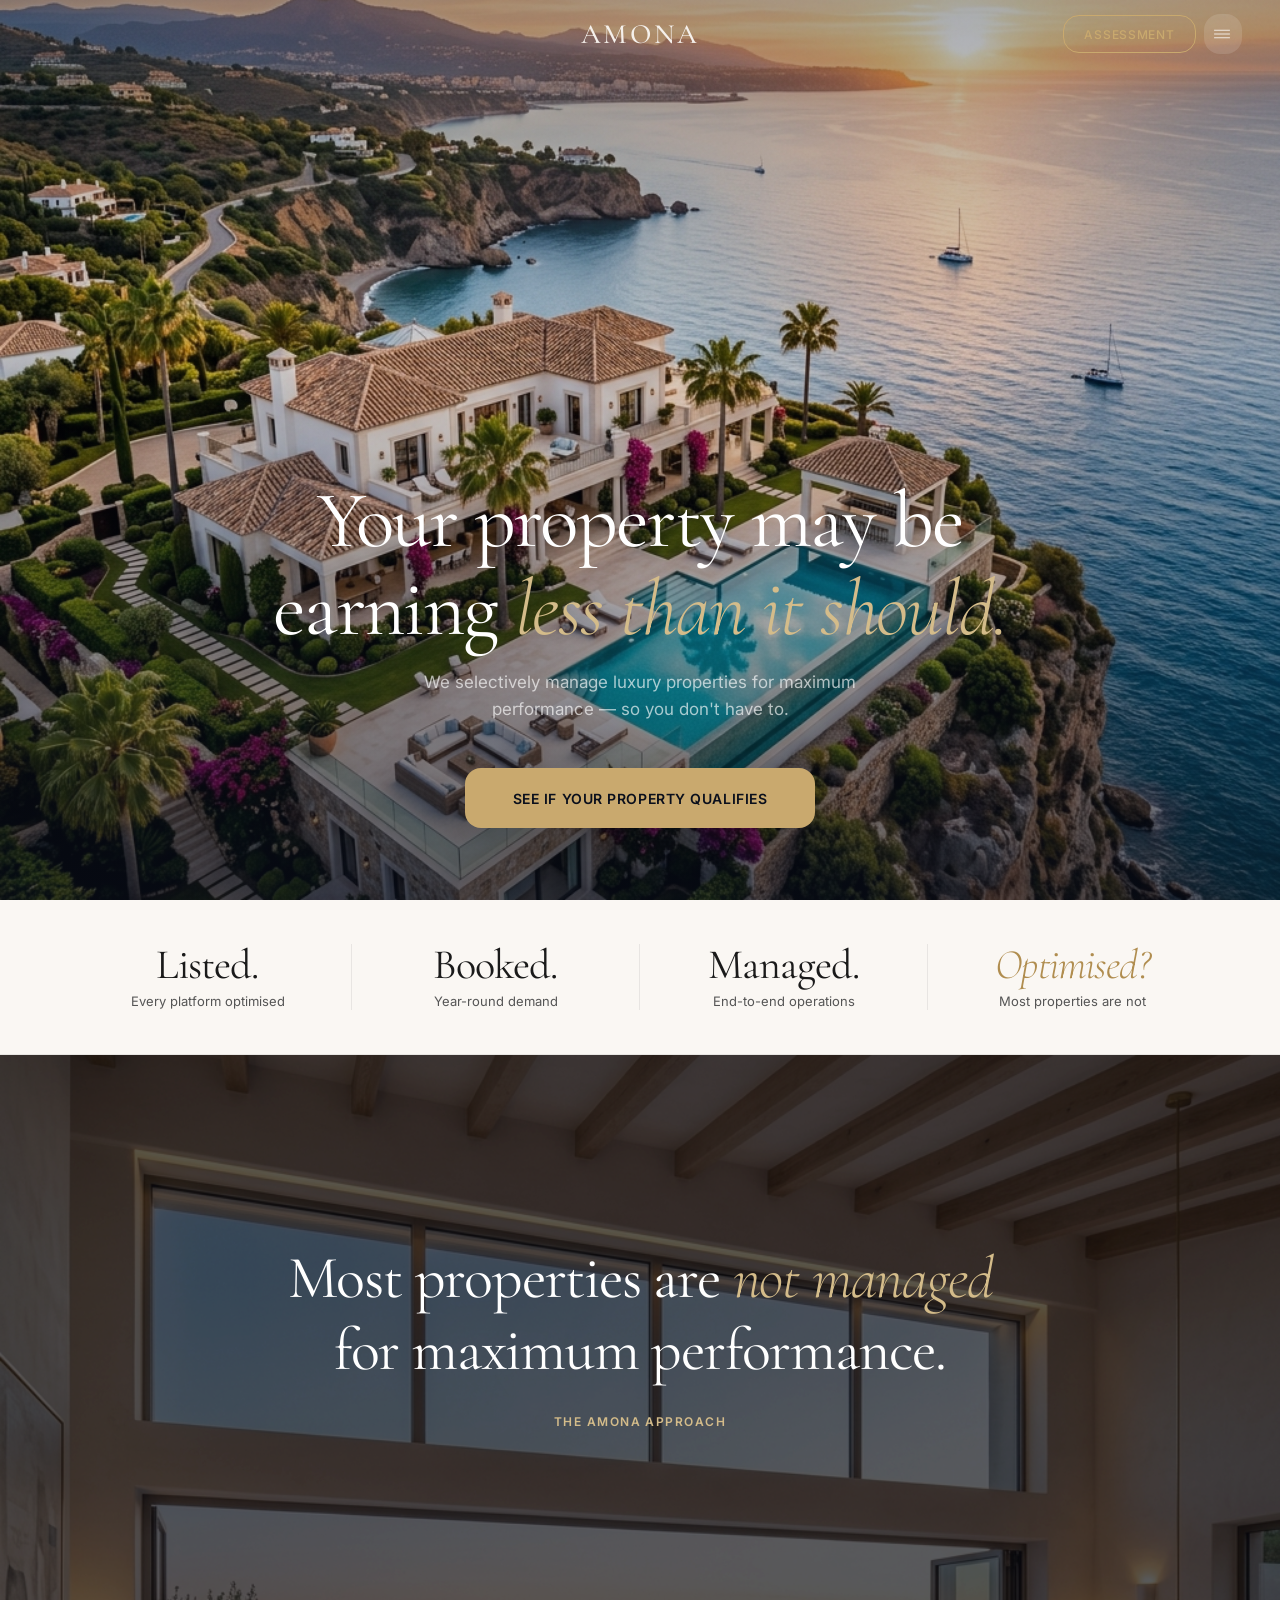
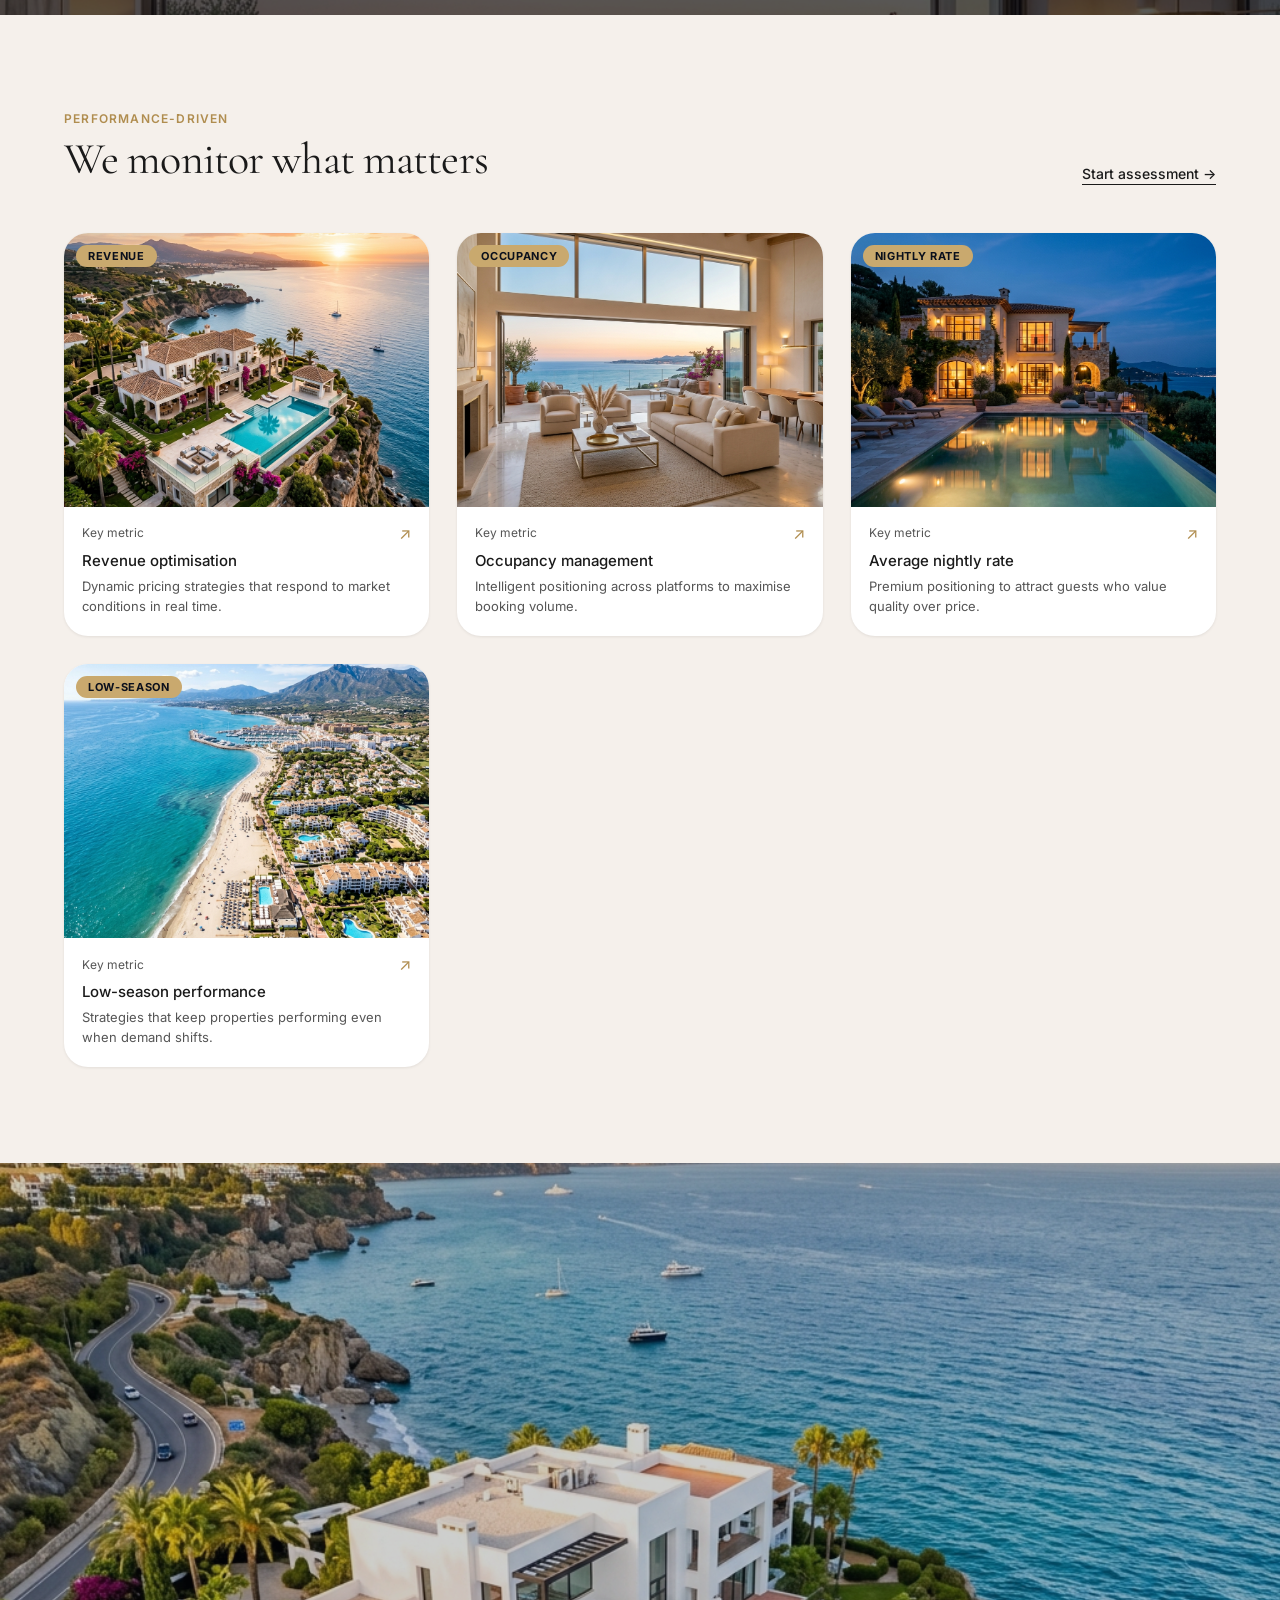
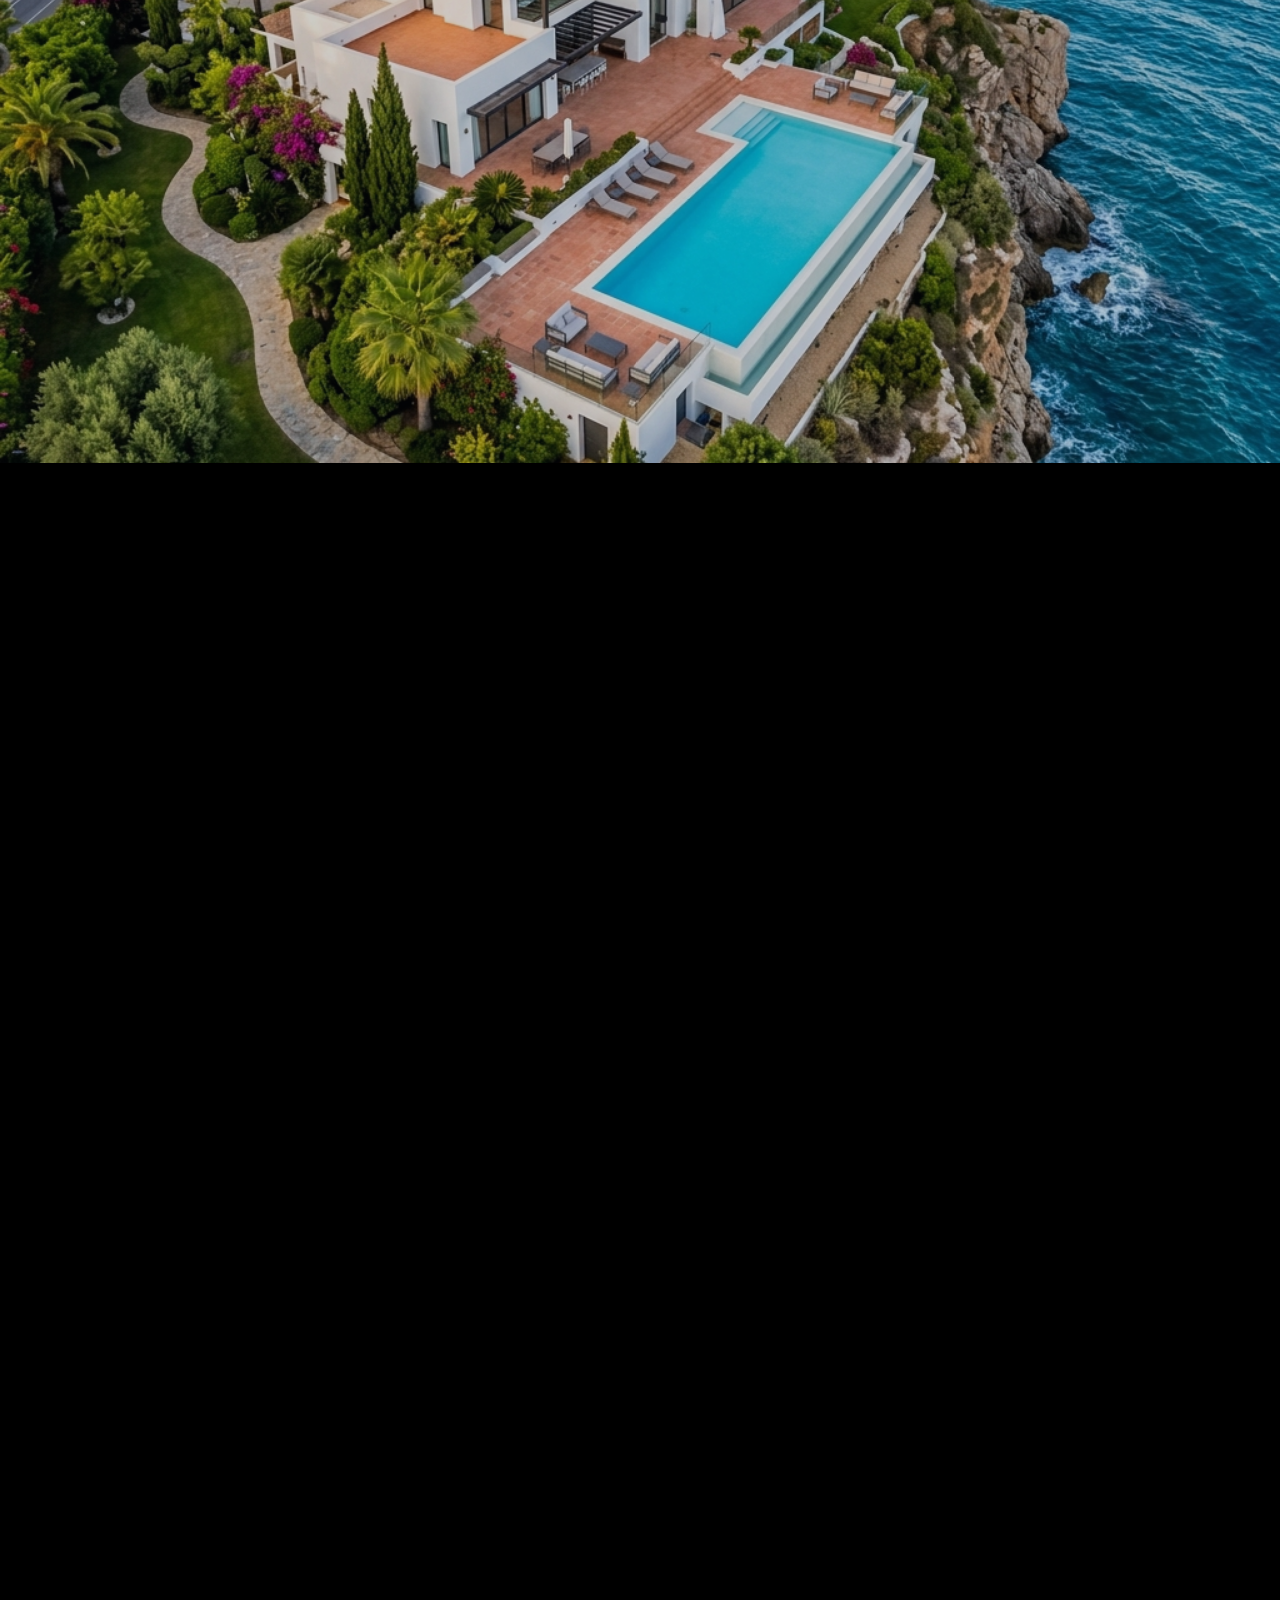
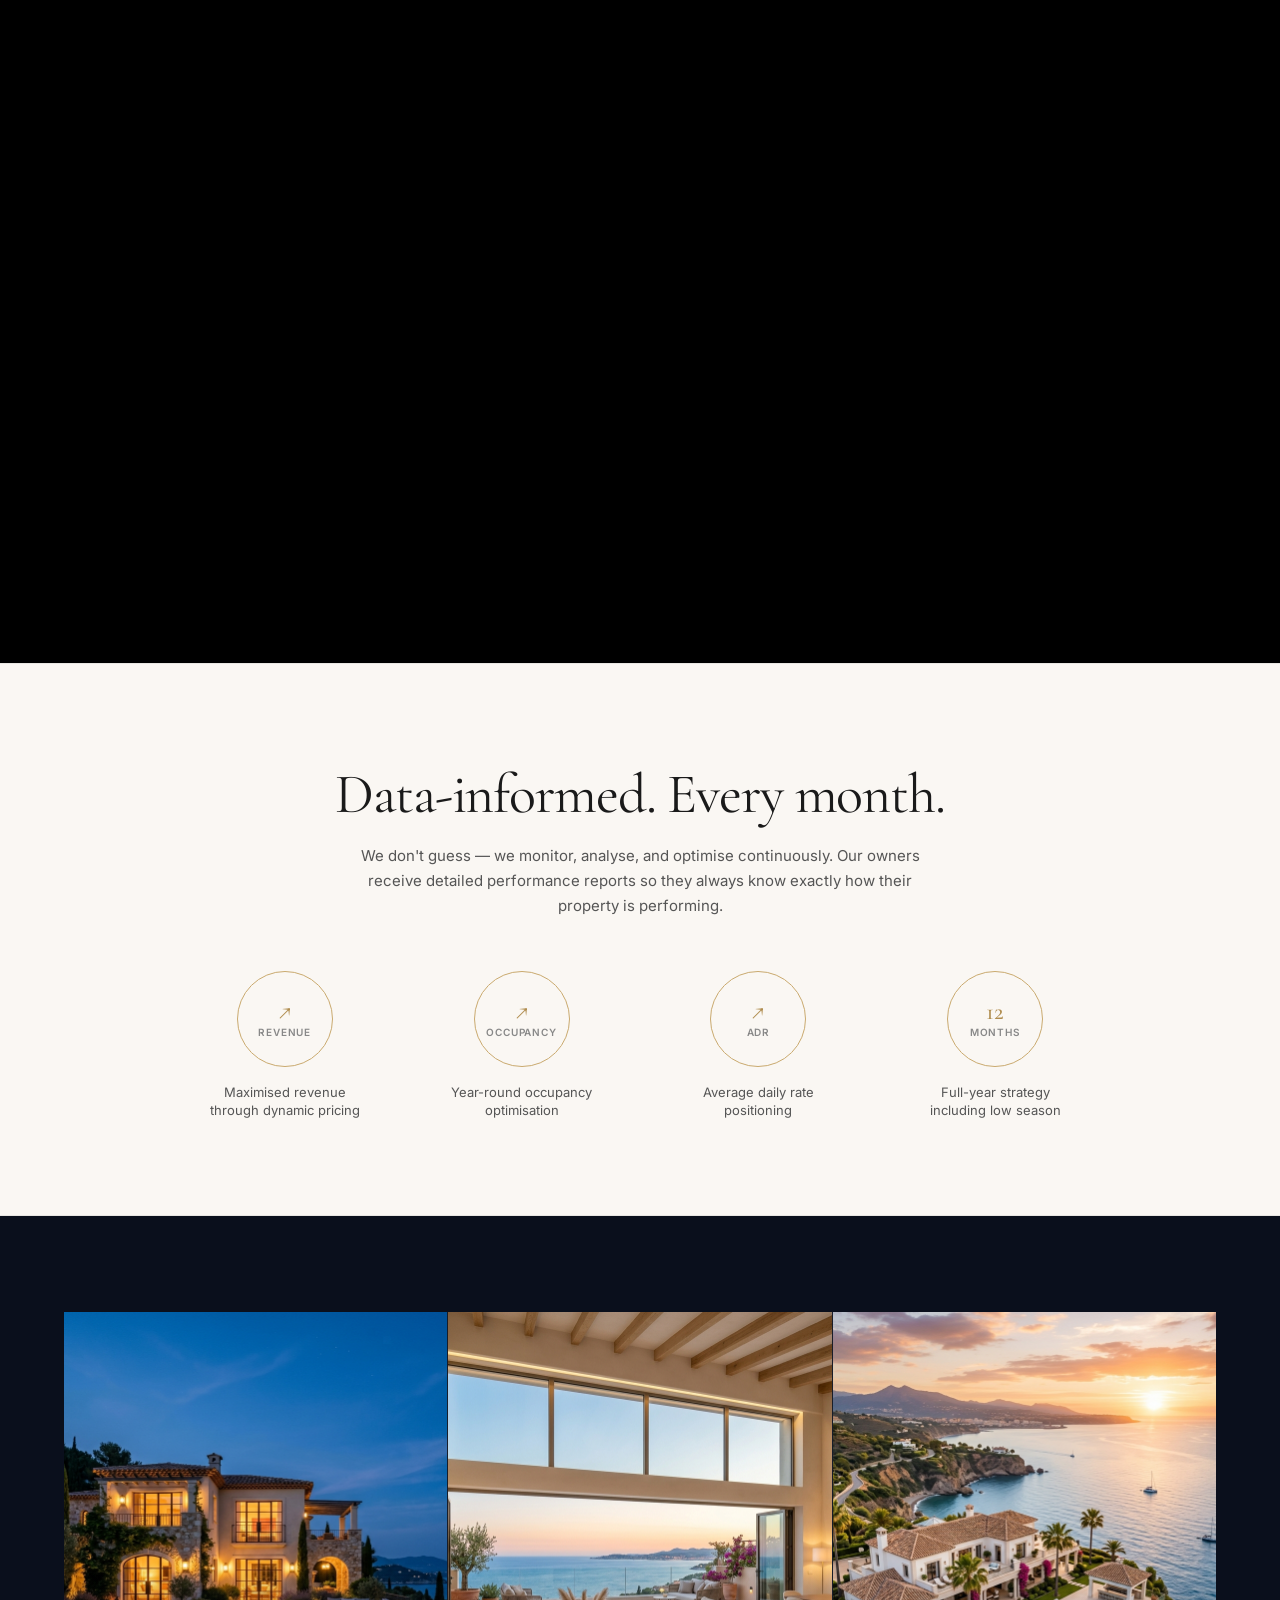
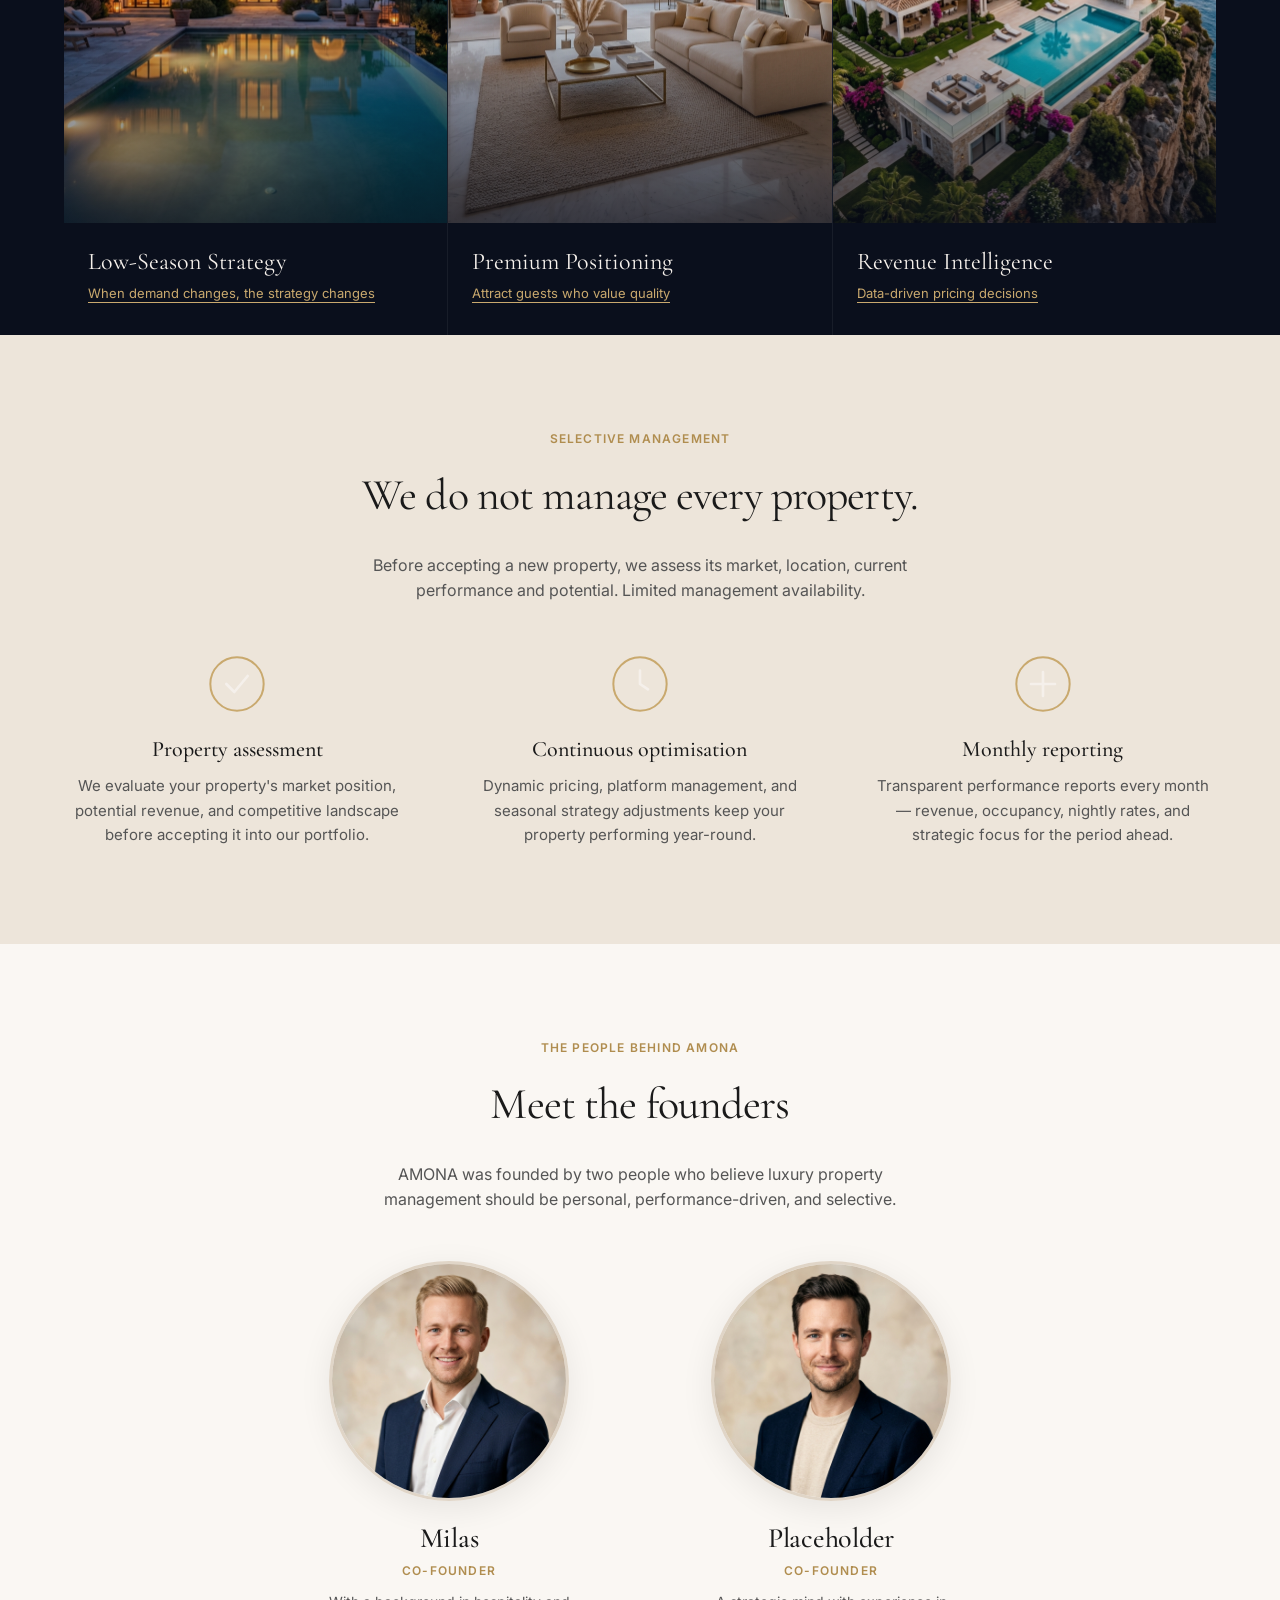
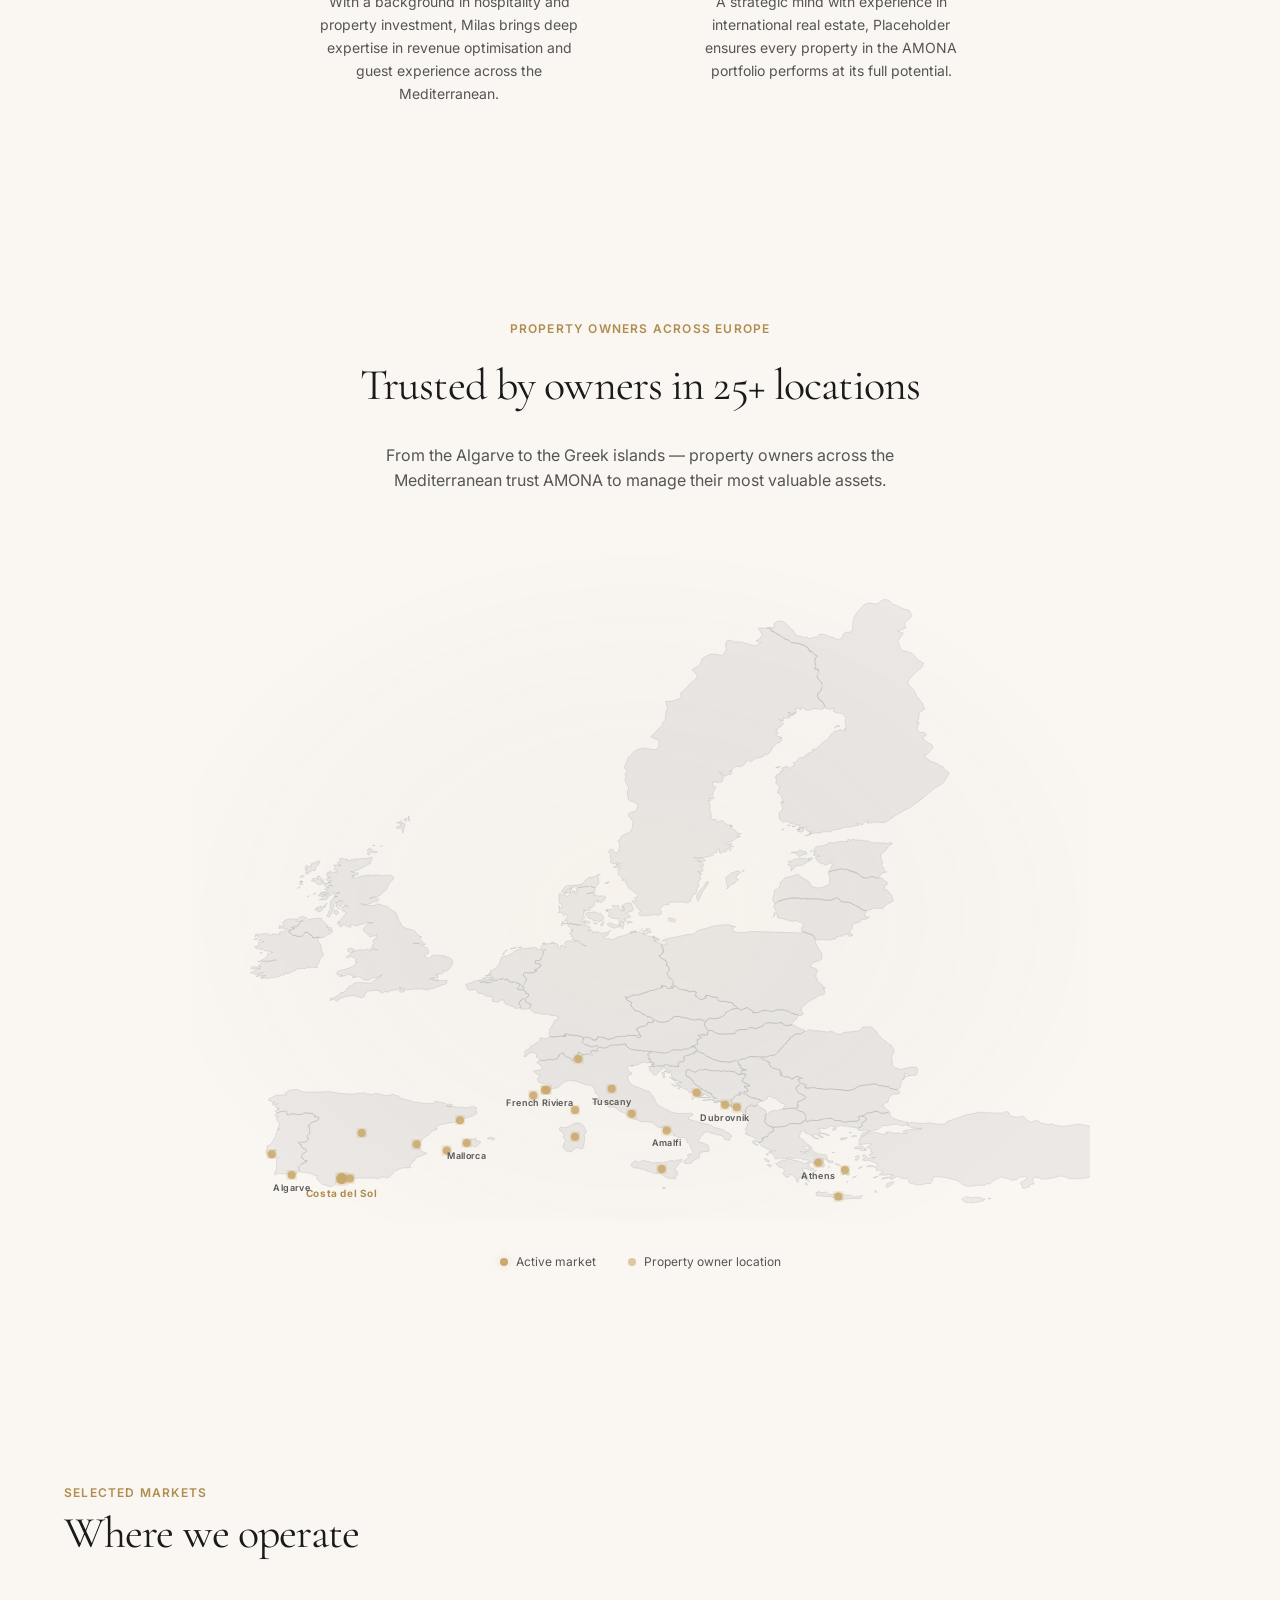
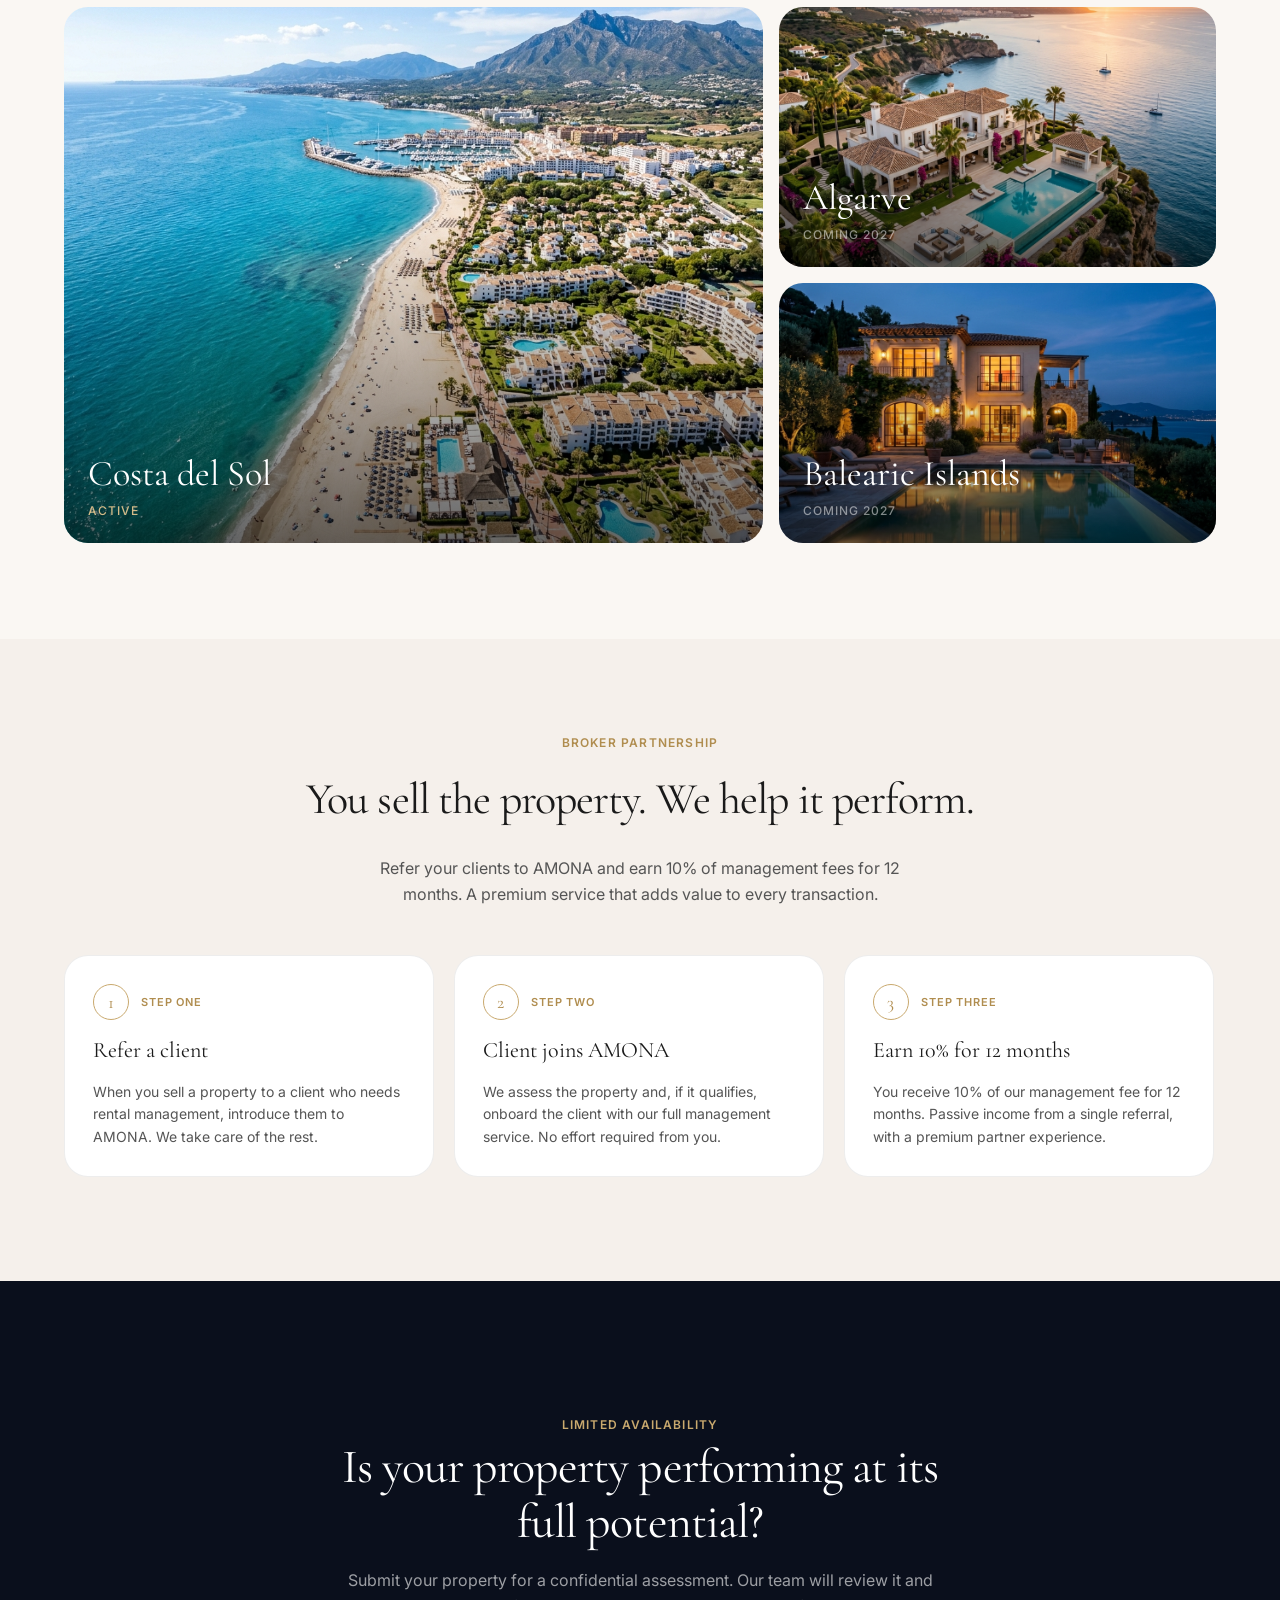
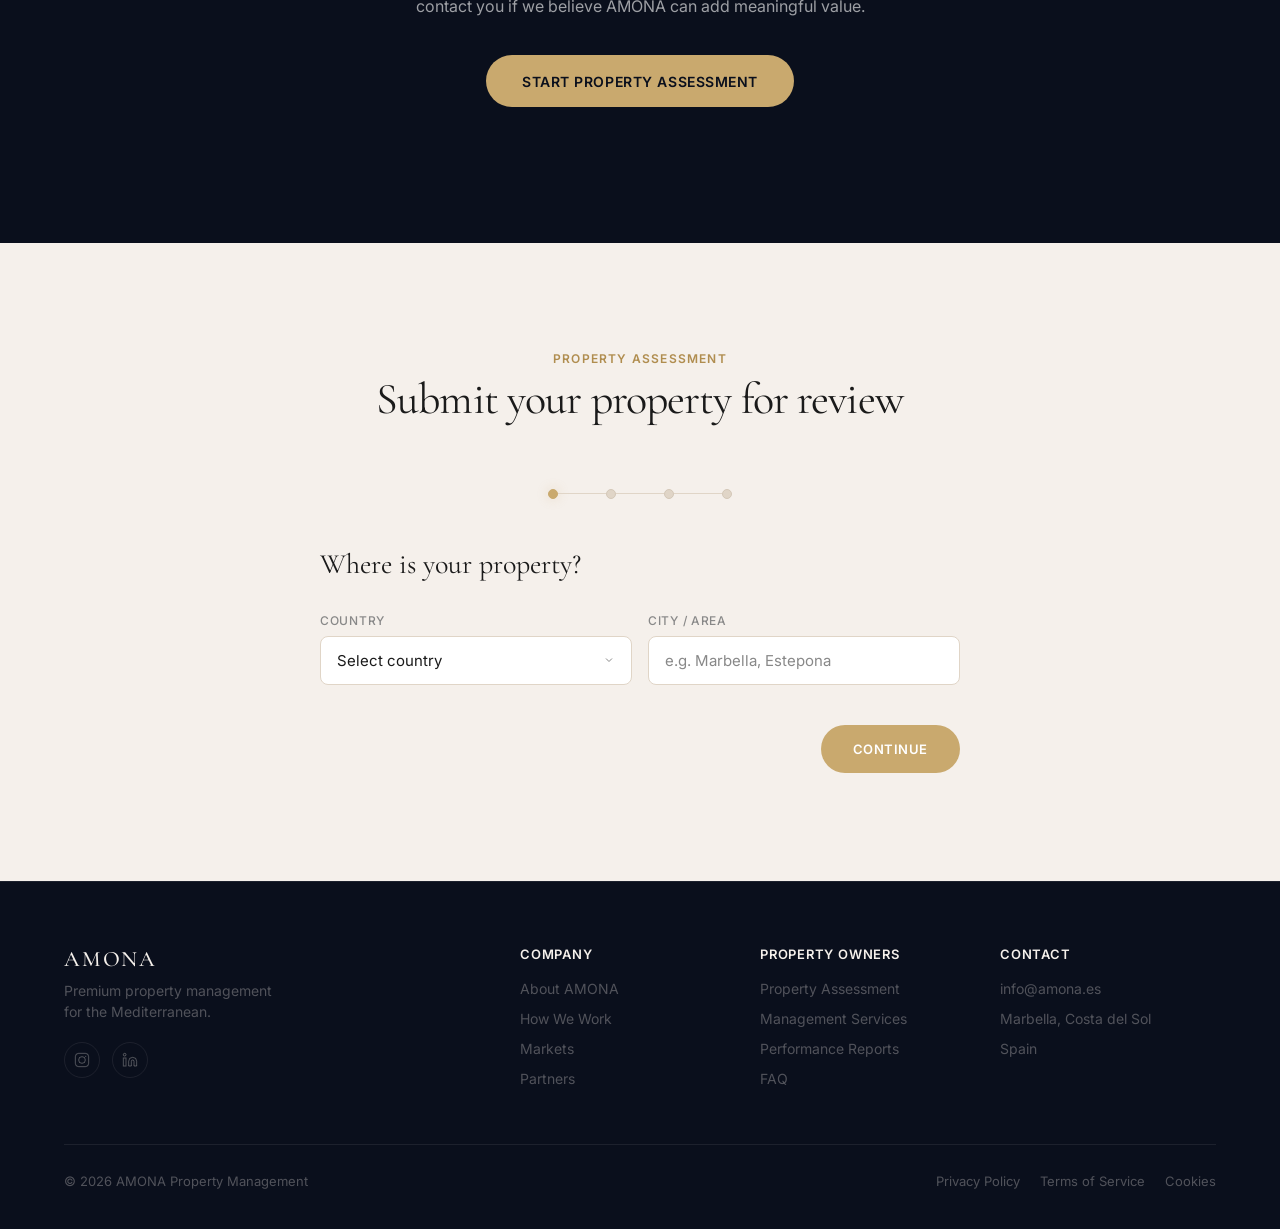
==== index.html @ 7fc8d7f3 "feat: AMONA — Premium Property Management website" ====
<!DOCTYPE html>
<html lang="en">
<head>
  <meta charset="UTF-8" />
  <meta name="viewport" content="width=device-width, initial-scale=1.0" />
  <title>AMONA | Premium Property Management — Costa del Sol</title>
  <meta name="description" content="AMONA provides selective, performance-driven property management for luxury properties on the Costa del Sol." />
  <meta property="og:title" content="AMONA | Premium Property Management" />
  <meta property="og:description" content="Your property may be earning less than it should. See if your property qualifies." />
  <meta property="og:type" content="website" />
  <meta name="theme-color" content="#0a0f1c" />
  <link rel="preconnect" href="https://fonts.googleapis.com" />
  <link rel="preconnect" href="https://fonts.gstatic.com" crossorigin />
  <link href="https://fonts.googleapis.com/css2?family=Cormorant+Garamond:ital,wght@0,300;0,400;0,500;0,600;1,300;1,400&family=Inter:wght@300;400;500;600&display=swap" rel="stylesheet" />
  <link rel="stylesheet" href="assets/css/style.css" />
</head>
<body>

  <!-- HEADER (mirrors Mila's centered-logo grid) -->
  <header class="site-header" id="siteHeader">
    <div class="header-inner">
      <div class="header-left"></div>
      <a href="/" class="header-logo" aria-label="AMONA">
        <span class="logo-text">AMONA</span>
      </a>
      <div class="header-right">
        <a href="#assessment" class="btn-cta-nav">Assessment</a>
        <button class="btn-account" id="menuBtn" aria-label="Menu">
          <svg class="icon-menu" viewBox="0 0 32 32" fill="none" xmlns="http://www.w3.org/2000/svg">
            <path d="M4 10h24M4 16h24M4 22h24" stroke="currentColor" stroke-width="1.5" stroke-linecap="round"/>
          </svg>
        </button>
      </div>
    </div>
  </header>

  <!-- MOBILE MENU -->
  <div class="mobile-overlay" id="mobileMenu">
    <button class="mobile-close" id="mobileClose" aria-label="Close">✕</button>
    <a href="#performance">How We Work</a>
    <a href="#markets">Markets</a>
    <a href="#partners">Partners</a>
    <a href="#about">About</a>
    <a href="#assessment">Property Assessment</a>
  </div>

  <!-- MAIN -->
  <main id="main-content">

    <!-- ═══ HERO (mirrors Mila's hero exactly) ═════════════ -->
    <section class="hero" aria-label="Hero">
      <div class="hero-image">
        <img src="assets/images/hero.png" alt="Luxury Mediterranean villa with infinity pool overlooking the Costa del Sol at sunset" loading="eager" fetchpriority="high" />
        <div class="hero-overlay"></div>
      </div>
      <div class="hero-content">
        <div class="hero-text">
          <h1 class="hero-title">
            Your property may be<br />
            earning <em>less than it should.</em>
          </h1>
          <p class="hero-sub">We selectively manage luxury properties for maximum performance — so you don't have to.</p>
        </div>
        <div class="cta-bar-wrap">
          <a href="#assessment" class="btn-hero-cta" id="heroCta">See if your property qualifies</a>
        </div>
      </div>
    </section>

    <!-- ═══ TRUST STRIP (mirrors Mila's trust strip) ═══════ -->
    <section class="trust-strip">
      <div class="container">
        <div class="trust-grid">
          <div class="trust-item">
            <span class="trust-word">Listed.</span>
            <span class="trust-label">Every platform optimised</span>
          </div>
          <div class="trust-item">
            <span class="trust-word">Booked.</span>
            <span class="trust-label">Year-round demand</span>
          </div>
          <div class="trust-item">
            <span class="trust-word">Managed.</span>
            <span class="trust-label">End-to-end operations</span>
          </div>
          <div class="trust-item">
            <span class="trust-word trust-word--gold">Optimised?</span>
            <span class="trust-label">Most properties are not</span>
          </div>
        </div>
      </div>
    </section>

    <!-- ═══ STATEMENT QUOTE (mirrors Mila's press quote) ═══ -->
    <section class="statement-section" aria-label="Statement">
      <div class="statement-inner">
        <img src="assets/images/interior.png" alt="Premium villa interior with panoramic sea view" loading="lazy" class="statement-bg" />
        <div class="statement-overlay"></div>
        <div class="statement-content">
          <blockquote class="statement-quote">
            Most properties are <em>not managed</em><br />for maximum performance.
          </blockquote>
          <span class="statement-source">The AMONA approach</span>
        </div>
      </div>
    </section>

    <!-- ═══ PERFORMANCE CARDS (mirrors Mila's properties) ══ -->
    <section class="section metrics-section" id="performance">
      <div class="container">
        <div class="section-header">
          <div>
            <p class="section-eyebrow">Performance-driven</p>
            <h2 class="section-title">We monitor what matters</h2>
          </div>
          <a href="#assessment" class="btn-link">Start assessment &rarr;</a>
        </div>
        <div class="metrics-grid">
          <article class="metric-card">
            <div class="metric-card-visual">
              <img src="assets/images/hero.png" alt="Luxury villa exterior" loading="lazy" />
              <div class="metric-card-badge">Revenue</div>
            </div>
            <div class="metric-card-body">
              <div class="metric-card-meta">
                <span class="metric-card-label">Key metric</span>
                <span class="metric-card-arrow">↗</span>
              </div>
              <h3 class="metric-card-title">Revenue optimisation</h3>
              <p class="metric-card-desc">Dynamic pricing strategies that respond to market conditions in real time.</p>
            </div>
          </article>
          <article class="metric-card">
            <div class="metric-card-visual">
              <img src="assets/images/interior.png" alt="Premium property interior" loading="lazy" />
              <div class="metric-card-badge">Occupancy</div>
            </div>
            <div class="metric-card-body">
              <div class="metric-card-meta">
                <span class="metric-card-label">Key metric</span>
                <span class="metric-card-arrow">↗</span>
              </div>
              <h3 class="metric-card-title">Occupancy management</h3>
              <p class="metric-card-desc">Intelligent positioning across platforms to maximise booking volume.</p>
            </div>
          </article>
          <article class="metric-card">
            <div class="metric-card-visual">
              <img src="assets/images/lowseason.png" alt="Property at twilight" loading="lazy" />
              <div class="metric-card-badge">Nightly rate</div>
            </div>
            <div class="metric-card-body">
              <div class="metric-card-meta">
                <span class="metric-card-label">Key metric</span>
                <span class="metric-card-arrow">↗</span>
              </div>
              <h3 class="metric-card-title">Average nightly rate</h3>
              <p class="metric-card-desc">Premium positioning to attract guests who value quality over price.</p>
            </div>
          </article>
          <article class="metric-card">
            <div class="metric-card-visual">
              <img src="assets/images/coastline.png" alt="Costa del Sol coastline" loading="lazy" />
              <div class="metric-card-badge">Low-season</div>
            </div>
            <div class="metric-card-body">
              <div class="metric-card-meta">
                <span class="metric-card-label">Key metric</span>
                <span class="metric-card-arrow">↗</span>
              </div>
              <h3 class="metric-card-title">Low-season performance</h3>
              <p class="metric-card-desc">Strategies that keep properties performing even when demand shifts.</p>
            </div>
          </article>
        </div>
      </div>
    </section>

    <!-- ═══ SCROLL-STOP CINEMATIC ZOOM ═════════════════════ -->
    <section class="scrollstop" id="scrollstop">
      <div class="scrollstop-sticky">
        <div class="scrollstop-image-wrap">
          <img src="assets/images/scroll-villa.png" alt="Luxury Mediterranean villa managed by AMONA" class="scrollstop-image" />
          <div class="scrollstop-overlay"></div>
        </div>
        <!-- Text panels that fade in/out at scroll positions -->
        <div class="scrollstop-text scrollstop-text--1">
          <p class="scrollstop-eyebrow">What we do</p>
          <h2 class="scrollstop-heading">We don't just manage properties.</h2>
        </div>
        <div class="scrollstop-text scrollstop-text--2">
          <h2 class="scrollstop-heading">We protect your investment.</h2>
        </div>
        <div class="scrollstop-text scrollstop-text--3">
          <h2 class="scrollstop-heading">We maximise your return.</h2>
          <p class="scrollstop-sub">Revenue optimisation · Guest experience · Full transparency</p>
        </div>
      </div>
    </section>

    <!-- ═══ TRUST / BADGES (mirrors Mila's trust-awards) ═══ -->
    <section class="section trust-awards-section" id="about">
      <div class="container">
        <div class="trust-awards-inner">
          <h2 class="trust-awards-title">Data-informed. Every month.</h2>
          <p class="trust-awards-subtitle">We don't guess — we monitor, analyse, and optimise continuously. Our owners receive detailed performance reports so they always know exactly how their property is performing.</p>
          <div class="trust-awards-badges">
            <div class="badge-item">
              <div class="badge-circle">
                <span class="badge-circle-value">↗</span>
                <span class="badge-circle-unit">Revenue</span>
              </div>
              <p class="badge-label">Maximised revenue through dynamic pricing</p>
            </div>
            <div class="badge-item">
              <div class="badge-circle">
                <span class="badge-circle-value">↗</span>
                <span class="badge-circle-unit">Occupancy</span>
              </div>
              <p class="badge-label">Year-round occupancy optimisation</p>
            </div>
            <div class="badge-item">
              <div class="badge-circle">
                <span class="badge-circle-value">↗</span>
                <span class="badge-circle-unit">ADR</span>
              </div>
              <p class="badge-label">Average daily rate positioning</p>
            </div>
            <div class="badge-item">
              <div class="badge-circle">
                <span class="badge-circle-value">12</span>
                <span class="badge-circle-unit">Months</span>
              </div>
              <p class="badge-label">Full-year strategy including low season</p>
            </div>
          </div>
        </div>
      </div>
    </section>

    <!-- ═══ EDITORIAL CARDS (mirrors Mila's editorial) ═════ -->
    <section class="section editorial-section">
      <div class="container">
        <div class="editorial-grid">
          <a href="#assessment" class="editorial-card">
            <div class="editorial-img-wrap">
              <img src="assets/images/lowseason.png" alt="Villa at twilight — low season" loading="lazy" class="editorial-img" />
              <div class="editorial-img-overlay"></div>
            </div>
            <div class="editorial-body">
              <h3 class="editorial-title">Low-Season Strategy</h3>
              <span class="editorial-link">When demand changes, the strategy changes</span>
            </div>
          </a>
          <a href="#assessment" class="editorial-card">
            <div class="editorial-img-wrap">
              <img src="assets/images/interior.png" alt="Luxury villa interior" loading="lazy" class="editorial-img" />
              <div class="editorial-img-overlay"></div>
            </div>
            <div class="editorial-body">
              <h3 class="editorial-title">Premium Positioning</h3>
              <span class="editorial-link">Attract guests who value quality</span>
            </div>
          </a>
          <a href="#assessment" class="editorial-card">
            <div class="editorial-img-wrap">
              <img src="assets/images/hero.png" alt="Luxury property exterior" loading="lazy" class="editorial-img" />
              <div class="editorial-img-overlay"></div>
            </div>
            <div class="editorial-body">
              <h3 class="editorial-title">Revenue Intelligence</h3>
              <span class="editorial-link">Data-driven pricing decisions</span>
            </div>
          </a>
        </div>
      </div>
    </section>

    <!-- ═══ HOW WE WORK (mirrors Mila's how-it-works) ══════ -->
    <section class="section how-section">
      <div class="container">
        <div class="section-header section-header--center">
          <p class="section-eyebrow">Selective management</p>
          <h2 class="section-title">We do not manage every property.</h2>
          <p class="section-subtitle">Before accepting a new property, we assess its market, location, current performance and potential. Limited management availability.</p>
        </div>
        <div class="how-grid">
          <div class="how-item">
            <div class="how-icon">
              <svg viewBox="0 0 48 48" fill="none"><circle cx="24" cy="24" r="20" stroke="#c9a96e" stroke-width="1.5"/><path d="M16 24l6 6 10-12" stroke="#f5f0eb" stroke-width="2" stroke-linecap="round" stroke-linejoin="round"/></svg>
            </div>
            <h3 class="how-title">Property assessment</h3>
            <p class="how-text">We evaluate your property's market position, potential revenue, and competitive landscape before accepting it into our portfolio.</p>
          </div>
          <div class="how-item">
            <div class="how-icon">
              <svg viewBox="0 0 48 48" fill="none"><circle cx="24" cy="24" r="20" stroke="#c9a96e" stroke-width="1.5"/><path d="M24 14v10l6 4" stroke="#f5f0eb" stroke-width="2" stroke-linecap="round" stroke-linejoin="round"/></svg>
            </div>
            <h3 class="how-title">Continuous optimisation</h3>
            <p class="how-text">Dynamic pricing, platform management, and seasonal strategy adjustments keep your property performing year-round.</p>
          </div>
          <div class="how-item">
            <div class="how-icon">
              <svg viewBox="0 0 48 48" fill="none"><circle cx="24" cy="24" r="20" stroke="#c9a96e" stroke-width="1.5"/><path d="M15 24h18M24 15v18" stroke="#f5f0eb" stroke-width="2" stroke-linecap="round"/></svg>
            </div>
            <h3 class="how-title">Monthly reporting</h3>
            <p class="how-text">Transparent performance reports every month — revenue, occupancy, nightly rates, and strategic focus for the period ahead.</p>
          </div>
        </div>
      </div>
    </section>

    <!-- ═══ MEET THE FOUNDERS ══════════════════════════════ -->
    <section class="section founders-section" id="founders">
      <div class="container">
        <div class="section-header section-header--center">
          <p class="section-eyebrow">The people behind AMONA</p>
          <h2 class="section-title">Meet the founders</h2>
          <p class="section-subtitle">AMONA was founded by two people who believe luxury property management should be personal, performance-driven, and selective.</p>
        </div>
        <div class="founders-grid">
          <div class="founder-card">
            <div class="founder-portrait">
              <img src="assets/images/milas.png" alt="Portrait of Milas — Co-founder of AMONA" loading="lazy" />
            </div>
            <h3 class="founder-name">Milas</h3>
            <p class="founder-role">Co-founder</p>
            <p class="founder-bio">With a background in hospitality and property investment, Milas brings deep expertise in revenue optimisation and guest experience across the Mediterranean.</p>
          </div>
          <div class="founder-card">
            <div class="founder-portrait">
              <img src="assets/images/placeholder.png" alt="Portrait of Placeholder — Co-founder of AMONA" loading="lazy" />
            </div>
            <h3 class="founder-name">Placeholder</h3>
            <p class="founder-role">Co-founder</p>
            <p class="founder-bio">A strategic mind with experience in international real estate, Placeholder ensures every property in the AMONA portfolio performs at its full potential.</p>
          </div>
        </div>
      </div>
    </section>
    <!-- ═══ EUROPE MAP ═════════════════════════════════════ -->
    <section class="section map-section" id="map">
      <div class="container">
        <div class="section-header section-header--center">
          <p class="section-eyebrow map-eyebrow">Property owners across Europe</p>
          <h2 class="section-title map-title">Trusted by owners in 25+ locations</h2>
          <p class="section-subtitle map-subtitle">From the Algarve to the Greek islands — property owners across the Mediterranean trust AMONA to manage their most valuable assets.</p>
        </div>
        <div class="map-container" id="mapContainer">
          <svg viewBox="0 0 900 680" xmlns="http://www.w3.org/2000/svg" class="europe-map">
            <defs>
              <radialGradient id="mapGlow" cx="50%" cy="55%" r="55%">
                <stop offset="0%" stop-color="rgba(201,169,110,.05)" />
                <stop offset="100%" stop-color="transparent" />
              </radialGradient>
              <filter id="pinGlow">
                <feGaussianBlur stdDeviation="3" result="blur" />
                <feMerge>
                  <feMergeNode in="blur" />
                  <feMergeNode in="SourceGraphic" />
                </feMerge>
              </filter>
            </defs>
            <rect width="900" height="680" fill="url(#mapGlow)" />

            <!-- Country outlines -->
            <path id="CYP" class="country" d="M796.4,657.0 L796.4,657.0 Z M795.7,656.7 L795.7,656.7 Z M795.0,656.9 L793.9,658.5 L791.7,659.3 L788.3,660.1 L785.0,660.3 L782.7,661.2 L780.5,660.3 L777.8,660.8 L774.9,660.2 L773.0,658.5 L771.8,657.0 L774.2,656.1 L775.8,654.7 L778.3,654.9 L780.3,656.0 L782.8,655.6 L785.4,655.2 L788.0,655.4 L790.5,655.3 L791.2,657.0 L793.7,656.6 L795.0,656.9 Z M798.3,656.0 L800.9,656.4 L798.5,657.1 L798.3,656.0 Z" data-name="Cyprus"/>
            <path id="LTU" class="country" d="M676.6,368.7 L675.5,371.3 L674.3,374.0 L676.7,374.7 L679.5,375.0 L677.4,376.6 L674.6,377.6 L671.8,377.6 L669.8,379.9 L666.4,381.0 L663.8,381.8 L662.1,383.7 L662.3,386.6 L660.3,388.6 L658.8,390.9 L661.4,391.2 L662.9,393.8 L659.1,394.4 L658.1,391.9 L654.8,392.6 L651.9,394.2 L649.1,394.2 L646.7,394.9 L645.4,397.2 L642.1,397.3 L639.6,398.5 L637.2,397.7 L634.6,397.7 L632.0,397.5 L629.2,398.0 L625.3,397.7 L624.7,395.1 L622.7,393.2 L620.0,392.2 L617.2,391.5 L614.3,390.0 L611.8,389.7 L611.4,387.2 L612.1,384.8 L614.1,383.1 L612.5,381.2 L610.1,380.1 L607.3,379.0 L604.5,378.8 L602.0,379.4 L599.6,378.5 L597.0,378.0 L594.1,377.0 L591.1,376.5 L587.8,375.8 L587.1,373.3 L586.6,370.8 L585.7,368.4 L584.1,365.2 L584.3,362.4 L586.8,361.2 L588.8,359.1 L592.6,357.9 L599.4,356.4 L602.3,355.8 L608.5,356.1 L611.1,357.0 L613.7,356.4 L616.4,356.5 L619.4,357.1 L621.8,356.6 L624.7,357.3 L628.0,356.9 L631.0,357.2 L634.6,358.3 L638.1,357.9 L640.8,358.5 L644.0,356.8 L646.8,355.9 L649.4,357.5 L651.2,359.6 L655.8,360.2 L658.7,360.3 L661.5,361.3 L664.5,363.1 L667.0,364.1 L669.6,365.6 L672.4,367.9 L675.6,368.7 L676.6,368.7 Z M583.2,375.4 L584.0,373.0 L584.9,370.2 L585.1,372.8 L583.1,375.1 L583.2,375.4 Z" data-name="Lithuania"/>
            <path id="CZE" class="country" d="M480.2,446.3 L483.0,446.3 L483.4,443.9 L485.9,444.0 L487.8,445.9 L489.5,447.6 L494.0,447.8 L496.5,448.0 L499.0,448.9 L501.4,449.5 L504.5,449.3 L506.9,450.4 L504.8,451.8 L505.9,454.0 L508.0,455.4 L509.7,457.3 L512.6,457.3 L514.8,456.3 L515.2,453.8 L518.1,453.3 L520.8,454.4 L523.1,455.1 L526.8,455.4 L527.2,457.7 L529.4,458.9 L531.9,459.6 L534.9,459.0 L537.4,460.0 L540.1,460.4 L542.7,460.6 L543.5,463.1 L545.7,464.2 L547.2,466.0 L544.6,466.9 L542.1,467.4 L539.8,468.3 L536.5,470.0 L535.0,472.0 L533.5,473.8 L531.3,475.1 L528.8,476.1 L525.6,476.8 L522.9,476.7 L520.2,476.0 L517.5,477.4 L516.1,479.4 L513.6,478.3 L511.0,477.9 L508.7,476.9 L506.4,477.9 L503.0,477.8 L498.9,476.9 L496.5,476.0 L493.4,475.7 L490.8,474.9 L488.1,474.4 L485.7,475.0 L483.4,473.9 L482.5,476.7 L480.0,477.4 L478.3,479.3 L475.8,479.8 L472.6,480.3 L467.9,480.1 L465.3,478.0 L462.5,476.4 L460.2,475.1 L457.6,474.9 L455.5,473.1 L453.0,472.3 L450.9,470.6 L448.7,469.2 L446.0,469.0 L443.9,467.5 L442.6,465.4 L440.6,463.8 L441.5,461.6 L440.2,459.5 L437.4,458.6 L436.3,456.5 L434.6,454.5 L437.2,455.4 L440.0,454.5 L442.5,453.3 L445.0,453.2 L448.6,453.1 L450.7,451.8 L453.3,451.3 L456.0,449.9 L458.5,449.4 L461.5,448.5 L464.4,448.1 L466.9,447.1 L469.8,446.4 L472.4,445.9 L471.1,443.8 L473.8,443.8 L476.2,444.5 L477.5,446.6 L480.2,446.3 Z" data-name="Czechia"/>
            <path id="DEU" class="country" d="M463.6,477.5 L463.4,479.8 L461.0,480.6 L458.1,480.2 L457.3,482.4 L455.1,484.0 L452.3,484.4 L449.7,485.3 L447.3,486.2 L447.2,488.4 L449.4,490.5 L448.2,492.6 L450.7,493.0 L450.5,495.2 L448.0,495.8 L446.6,494.0 L443.6,493.4 L440.9,493.6 L438.2,493.1 L436.1,494.3 L432.3,494.2 L429.4,494.6 L426.5,494.8 L423.9,495.6 L421.4,496.9 L418.4,497.3 L415.2,496.2 L412.7,495.6 L410.1,494.9 L407.6,495.2 L406.9,497.5 L404.4,498.9 L402.3,497.7 L400.4,496.0 L397.6,495.2 L395.1,495.3 L392.5,495.3 L387.9,493.6 L383.6,493.2 L380.9,493.3 L378.4,492.7 L376.0,491.5 L373.8,492.7 L376.1,493.5 L373.7,494.6 L370.9,494.0 L368.4,494.6 L365.2,494.9 L362.1,495.1 L359.8,494.2 L358.8,491.7 L359.7,489.7 L359.5,487.2 L361.3,485.2 L362.3,483.1 L363.6,481.1 L364.4,479.0 L366.4,477.6 L369.1,475.5 L365.5,473.6 L362.9,473.4 L360.3,473.3 L357.9,472.2 L355.1,472.2 L352.6,472.4 L350.2,471.4 L347.4,471.0 L344.8,471.0 L342.9,469.5 L340.0,467.2 L340.1,464.8 L341.6,463.0 L339.2,461.7 L336.5,460.2 L335.1,458.3 L336.0,456.2 L338.1,454.7 L338.9,452.5 L336.5,451.7 L335.0,448.7 L332.9,447.4 L334.4,445.6 L332.1,444.4 L334.6,442.3 L335.8,439.2 L336.8,437.0 L334.8,434.9 L333.2,432.9 L334.7,430.9 L337.6,430.7 L340.7,431.0 L343.8,430.2 L346.5,429.4 L344.5,427.8 L347.2,426.9 L349.5,425.4 L350.8,422.9 L348.3,421.8 L345.7,421.5 L345.2,419.0 L347.8,418.5 L350.3,418.8 L350.9,416.1 L352.7,413.9 L353.1,411.1 L353.6,408.7 L356.1,407.9 L351.3,407.4 L350.8,404.8 L352.8,402.6 L357.6,401.6 L360.9,401.6 L365.9,401.1 L368.2,403.1 L368.3,405.6 L370.8,406.2 L370.8,403.3 L373.8,403.7 L374.8,406.3 L376.1,404.0 L374.7,401.8 L375.9,399.4 L378.5,398.7 L381.0,399.4 L383.6,399.2 L386.6,398.8 L390.0,400.8 L392.8,403.1 L396.1,404.0 L393.1,402.9 L391.3,401.0 L389.3,399.2 L384.9,398.4 L381.9,397.6 L383.6,395.6 L381.1,394.5 L381.9,392.2 L379.0,391.8 L381.0,389.8 L383.4,388.9 L381.7,387.0 L379.6,385.1 L377.7,383.4 L380.0,381.6 L383.0,382.0 L386.6,382.5 L389.0,383.2 L391.8,382.9 L394.9,383.1 L397.5,384.0 L400.0,384.8 L400.4,387.4 L398.0,388.6 L402.1,388.4 L402.6,391.0 L404.8,389.6 L407.4,389.9 L410.0,390.6 L413.0,391.4 L415.6,390.4 L418.4,390.1 L418.2,392.9 L415.8,394.3 L413.4,395.0 L414.8,397.2 L417.6,396.5 L420.1,396.8 L422.5,397.5 L425.0,396.9 L427.0,395.3 L430.2,394.1 L434.2,393.6 L436.4,392.6 L439.0,391.6 L441.4,389.2 L447.0,389.2 L444.5,389.7 L442.1,390.5 L439.7,391.5 L442.7,390.7 L445.1,389.8 L447.6,390.7 L450.1,389.4 L451.8,391.5 L454.4,392.6 L456.7,393.8 L460.0,394.3 L463.5,394.9 L464.1,397.3 L465.0,399.7 L467.7,400.6 L470.2,400.8 L471.6,403.2 L472.7,405.7 L473.3,408.2 L473.2,410.7 L470.9,412.8 L469.3,414.8 L473.0,417.0 L475.8,418.6 L477.1,420.6 L476.2,423.3 L478.3,424.6 L479.4,427.4 L478.3,429.7 L476.4,431.4 L477.8,433.3 L478.4,435.7 L480.7,436.6 L482.6,438.7 L483.2,441.2 L481.8,444.2 L480.2,446.0 L477.7,446.6 L476.3,444.6 L473.8,443.8 L471.1,443.8 L473.0,445.3 L470.5,445.9 L467.2,447.1 L464.7,447.6 L461.9,448.5 L459.3,448.6 L457.5,450.2 L454.7,450.7 L451.8,451.7 L449.3,453.1 L446.8,452.6 L443.8,453.2 L441.3,453.7 L439.3,455.2 L436.7,455.3 L436.5,457.7 L440.0,459.4 L442.1,460.7 L440.6,462.7 L441.7,464.7 L443.2,466.5 L445.2,468.1 L447.6,469.3 L450.1,469.9 L452.5,471.8 L455.0,472.7 L456.6,474.4 L459.3,474.7 L461.8,475.9 L463.6,477.5 Z M470.2,397.6 L467.8,398.7 L464.6,399.2 L465.1,396.7 L467.5,397.6 L465.8,395.5 L463.2,396.3 L463.0,393.7 L465.8,395.3 L469.9,397.5 L470.2,397.6 Z M346.6,403.1 L346.6,403.1 Z M352.2,401.4 L355.8,401.0 L352.9,401.5 L352.2,401.4 Z M356.1,401.0 L356.1,401.0 Z M368.7,401.2 L368.7,401.2 Z M358.6,400.5 L358.6,400.5 Z M361.0,400.5 L363.5,400.1 L361.0,400.5 Z M364.6,400.3 L364.6,400.3 Z M422.9,396.9 L422.9,396.9 Z M425.5,395.4 L425.5,395.4 Z M382.7,388.0 L380.2,388.7 L382.7,388.0 Z M420.9,388.7 L418.5,389.8 L420.7,388.4 L420.9,388.7 Z M452.4,386.7 L451.0,388.9 L452.1,386.6 L452.4,386.7 Z M461.6,390.1 L458.3,390.9 L456.0,392.1 L453.3,391.9 L452.9,389.2 L455.1,388.0 L457.6,388.6 L456.2,386.5 L459.9,386.8 L459.8,389.4 L461.6,390.1 Z M372.2,385.1 L372.2,385.1 Z M375.0,384.1 L375.0,384.1 Z M372.7,380.9 L377.6,381.8 L375.1,381.9 L372.6,382.0 L371.4,384.3 L371.6,381.5 L373.6,378.9 L372.7,380.9 Z M377.2,387.7 L377.2,387.7 Z M365.1,393.6 L365.1,393.6 Z" data-name="Germany"/>
            <path id="EST" class="country" d="M638.4,330.0 L640.0,327.2 L641.2,324.8 L642.5,322.3 L640.1,320.4 L637.6,322.3 L635.2,323.2 L633.0,321.8 L630.6,321.2 L628.2,320.1 L626.7,317.8 L625.0,315.7 L627.0,314.0 L629.5,314.2 L626.7,313.0 L623.8,313.6 L623.7,310.5 L626.4,310.0 L623.9,309.1 L624.8,305.9 L627.1,304.5 L630.8,303.8 L634.0,303.7 L636.6,302.6 L638.8,300.4 L641.6,300.8 L644.3,300.9 L646.9,300.1 L650.2,299.4 L653.2,299.3 L656.8,299.9 L658.0,296.9 L660.4,298.2 L663.0,297.2 L665.7,298.0 L671.3,298.1 L674.3,298.9 L677.1,298.7 L679.7,299.7 L682.3,300.7 L685.3,300.9 L687.9,300.8 L692.7,301.0 L695.3,301.1 L697.9,301.5 L700.3,300.1 L702.5,301.8 L700.0,302.9 L697.9,304.7 L696.4,307.7 L693.4,310.4 L690.8,312.6 L690.8,315.5 L692.6,320.4 L691.6,323.6 L693.8,326.0 L694.3,328.8 L696.7,330.1 L692.6,331.0 L690.1,333.2 L688.9,335.7 L686.1,335.8 L683.4,334.9 L680.9,334.4 L678.3,335.4 L675.9,336.2 L672.5,335.2 L669.5,333.0 L667.1,331.7 L663.2,330.2 L660.8,329.2 L658.3,328.2 L655.9,327.0 L653.4,327.8 L650.8,326.6 L647.9,327.6 L645.3,327.9 L642.6,328.6 L640.2,329.9 L638.4,330.0 Z M632.4,325.6 L632.4,325.6 Z M620.5,318.4 L618.2,319.7 L615.8,320.8 L613.7,322.5 L611.2,323.6 L608.6,323.4 L606.0,323.6 L604.3,325.9 L600.8,329.2 L601.3,326.3 L600.3,323.4 L597.8,322.8 L599.8,321.1 L598.1,318.9 L601.1,319.3 L603.1,317.7 L607.7,316.7 L610.2,316.5 L613.2,316.3 L615.7,316.4 L618.2,317.2 L620.5,318.4 Z M623.0,317.0 L620.6,317.8 L618.1,316.8 L621.5,315.4 L623.0,317.0 Z M622.7,308.6 L620.3,309.5 L622.7,308.6 Z M604.9,311.1 L601.0,310.6 L607.7,309.7 L609.6,307.9 L612.0,309.0 L615.6,309.5 L617.1,311.8 L614.7,312.3 L611.9,313.2 L609.3,315.0 L607.4,312.9 L605.4,311.1 L604.9,311.1 Z M641.9,297.9 L641.9,297.9 Z M621.0,331.0 L621.0,331.0 Z" data-name="Estonia"/>
            <path id="LVA" class="country" d="M689.2,336.2 L692.1,336.1 L694.0,338.6 L696.8,340.0 L697.1,342.7 L694.7,343.7 L694.1,347.7 L697.2,347.9 L699.7,351.1 L701.8,353.4 L702.7,356.2 L703.5,358.7 L701.1,360.5 L698.5,361.3 L696.4,362.7 L694.1,364.3 L692.7,366.6 L690.1,366.4 L687.3,366.5 L683.0,366.0 L680.7,367.8 L677.8,368.3 L674.7,368.5 L671.3,367.4 L668.0,364.8 L664.5,363.1 L661.8,361.6 L658.7,360.3 L655.8,360.2 L651.8,359.8 L649.7,358.0 L648.5,355.7 L645.3,356.3 L642.6,357.8 L639.2,358.0 L636.1,358.5 L633.0,357.6 L630.4,357.2 L626.8,356.9 L623.0,356.9 L619.5,356.8 L616.9,357.4 L614.8,355.9 L611.4,356.9 L608.5,356.1 L603.6,356.2 L599.7,356.3 L594.7,357.6 L590.3,358.9 L587.6,359.8 L584.9,361.7 L583.1,359.4 L582.8,356.6 L583.4,354.0 L584.3,351.0 L584.4,348.3 L587.0,347.2 L589.3,345.7 L590.0,342.9 L590.6,340.1 L593.2,337.7 L595.0,335.7 L599.3,335.0 L603.2,333.8 L608.1,332.3 L610.0,334.3 L614.6,337.0 L617.2,338.5 L619.4,340.0 L620.8,343.5 L623.7,344.8 L626.2,345.8 L631.1,345.7 L633.5,344.7 L636.8,343.4 L639.7,341.5 L639.7,337.2 L639.4,333.5 L638.1,331.1 L640.5,329.4 L643.7,328.6 L646.5,328.0 L649.2,327.5 L651.6,326.4 L653.9,327.9 L656.6,327.2 L659.0,328.3 L661.7,329.0 L666.7,330.4 L668.9,332.6 L671.1,334.5 L673.8,335.5 L676.3,336.3 L679.6,335.4 L682.2,334.6 L684.8,335.8 L688.7,336.4 L689.2,336.2 Z" data-name="Latvia"/>
            <path id="SWE" class="country" d="M577.1,85.8 L579.9,86.4 L582.2,88.1 L584.5,90.2 L586.9,91.6 L589.8,93.3 L592.9,95.6 L595.3,96.9 L598.7,98.2 L601.2,100.6 L605.1,100.7 L607.6,101.3 L610.1,102.0 L613.5,102.8 L617.5,105.3 L619.3,108.2 L621.8,109.3 L624.3,112.4 L627.4,114.0 L625.0,116.1 L624.8,120.1 L625.9,123.6 L623.9,126.1 L626.6,126.9 L629.2,127.6 L627.0,131.5 L627.5,135.5 L629.4,138.4 L631.9,140.6 L631.5,144.3 L631.6,148.1 L629.3,150.1 L627.9,153.3 L628.7,157.5 L631.5,158.5 L633.5,161.1 L635.0,164.5 L633.0,167.2 L630.1,167.3 L627.5,167.0 L624.7,166.7 L622.1,167.0 L619.3,168.3 L616.5,167.9 L614.0,166.9 L611.2,164.6 L610.8,168.1 L608.4,166.4 L605.4,166.2 L606.5,170.1 L603.2,171.2 L606.3,171.0 L603.8,172.4 L600.9,171.4 L597.8,170.1 L600.9,171.8 L603.4,173.0 L600.8,173.5 L597.9,173.2 L600.5,174.9 L598.1,176.2 L595.1,176.1 L592.4,176.1 L594.2,178.5 L591.7,178.8 L589.1,177.0 L591.4,179.6 L593.5,181.7 L591.3,184.2 L587.6,186.6 L586.1,189.5 L588.4,190.9 L585.7,191.7 L587.4,194.2 L589.9,194.6 L592.2,196.1 L589.6,196.2 L591.8,198.0 L590.0,200.5 L587.5,201.2 L585.3,203.1 L582.8,204.7 L581.7,207.7 L579.8,210.6 L577.7,212.6 L575.1,211.9 L573.6,214.5 L571.1,215.2 L568.7,215.8 L565.9,216.3 L563.1,218.0 L560.7,220.1 L558.5,218.1 L556.2,219.3 L554.5,222.3 L552.1,223.9 L549.5,224.9 L546.8,224.0 L543.5,225.8 L541.9,228.4 L539.4,229.1 L542.1,229.7 L540.9,232.6 L538.1,232.2 L536.0,234.2 L533.5,233.9 L531.8,231.4 L529.4,230.0 L531.5,232.3 L533.3,235.3 L532.8,238.8 L530.4,240.4 L527.9,240.3 L524.7,240.0 L522.2,240.4 L523.0,243.6 L525.8,245.3 L524.6,248.0 L523.1,250.8 L522.4,253.8 L524.4,255.9 L521.9,256.9 L519.0,256.0 L520.8,258.4 L518.1,258.3 L519.6,260.9 L520.0,263.9 L519.7,267.3 L520.6,270.2 L521.4,273.8 L520.2,276.4 L522.7,277.6 L525.8,277.6 L527.3,280.2 L530.3,278.8 L532.9,278.8 L535.0,281.2 L537.7,282.8 L540.5,283.4 L542.8,285.2 L540.0,285.2 L542.0,287.2 L544.8,287.7 L546.5,289.9 L548.7,291.5 L551.2,292.2 L548.6,291.7 L547.0,294.2 L550.7,294.3 L548.0,295.5 L545.3,296.4 L543.3,298.4 L540.2,299.9 L537.7,300.7 L535.0,300.8 L536.8,302.9 L539.8,302.2 L542.3,301.4 L539.4,303.4 L540.6,306.1 L538.2,306.9 L535.6,307.4 L533.4,309.1 L531.5,311.2 L529.1,310.3 L529.5,307.1 L526.9,307.4 L526.9,310.2 L524.1,311.1 L522.6,313.8 L519.4,314.2 L516.8,315.1 L509.6,315.7 L503.9,315.3 L506.2,316.5 L510.6,316.1 L513.2,316.5 L515.7,318.6 L513.3,319.5 L510.0,319.4 L507.4,318.7 L511.0,320.0 L513.3,321.7 L513.2,324.5 L510.3,323.9 L512.3,326.1 L512.9,329.0 L510.2,329.5 L507.7,329.4 L511.3,331.9 L509.0,330.5 L511.1,332.4 L509.5,334.9 L511.3,336.8 L509.1,338.7 L507.8,341.5 L509.5,344.0 L507.2,345.6 L506.8,348.9 L506.2,351.5 L503.7,352.3 L502.0,355.1 L500.6,358.6 L497.9,361.2 L495.5,360.3 L492.9,360.0 L490.3,359.9 L487.2,360.3 L484.7,359.9 L482.1,360.2 L479.6,360.1 L478.9,362.8 L476.4,362.2 L473.5,363.4 L471.2,364.8 L469.9,367.4 L471.6,369.6 L471.1,372.2 L468.2,373.5 L465.5,372.7 L460.8,372.9 L456.8,374.1 L451.9,373.6 L449.3,373.3 L448.6,370.8 L450.8,369.1 L448.7,367.3 L447.0,365.0 L445.3,362.8 L443.5,361.0 L441.9,358.6 L444.4,358.9 L447.1,358.7 L444.1,356.1 L447.2,355.3 L448.4,352.7 L446.0,351.8 L443.9,350.2 L442.2,348.2 L439.6,347.1 L437.9,344.8 L436.6,342.4 L435.6,339.9 L434.3,337.4 L432.2,339.1 L432.2,336.4 L430.8,334.1 L428.4,333.1 L428.0,330.3 L429.8,327.7 L430.6,324.2 L431.4,321.5 L428.8,321.6 L426.5,322.9 L427.0,320.2 L424.9,321.9 L422.4,321.3 L420.1,320.3 L420.9,317.6 L420.2,314.8 L420.4,312.0 L418.5,310.0 L419.9,307.7 L422.6,307.5 L424.2,309.9 L426.9,311.2 L428.5,308.8 L429.6,305.4 L429.7,302.4 L428.0,298.6 L430.5,296.7 L431.5,294.0 L435.0,292.2 L438.2,291.0 L440.8,289.2 L442.0,286.4 L442.6,283.2 L443.2,280.2 L441.4,277.4 L439.2,274.7 L438.2,271.9 L441.9,269.7 L444.7,269.8 L447.0,266.5 L448.1,263.6 L443.6,259.7 L440.7,259.1 L438.2,257.6 L437.3,250.9 L438.6,245.6 L434.9,238.3 L435.9,235.2 L435.0,232.0 L437.0,229.5 L434.3,225.2 L436.7,219.9 L438.2,215.5 L441.4,212.2 L444.7,208.9 L449.7,206.7 L453.9,206.0 L459.8,206.9 L465.7,207.8 L469.1,204.3 L468.6,198.2 L465.7,197.1 L460.7,195.0 L465.1,190.4 L469.5,185.8 L471.8,183.7 L473.0,180.1 L475.2,178.3 L476.0,169.4 L477.4,166.1 L475.7,159.4 L479.9,159.1 L484.2,158.7 L491.4,155.8 L490.5,151.3 L494.5,148.0 L500.6,141.0 L505.2,138.0 L507.4,133.7 L502.1,127.7 L506.1,125.2 L509.8,122.6 L512.7,116.2 L520.3,112.0 L526.8,112.1 L531.6,113.8 L536.1,108.9 L535.6,102.8 L536.5,99.0 L540.6,98.1 L544.1,100.0 L550.6,99.9 L558.0,102.0 L565.5,104.0 L570.8,100.6 L566.0,99.0 L569.2,97.2 L572.3,93.0 L568.4,86.1 L572.7,86.0 L577.1,85.8 Z M518.7,339.9 L517.5,342.2 L516.0,344.4 L514.7,347.0 L512.9,349.0 L511.6,351.8 L510.5,354.2 L509.5,356.8 L507.9,359.1 L506.8,356.3 L506.6,353.6 L510.3,347.8 L513.2,345.5 L515.1,342.1 L516.5,339.9 L518.7,339.9 Z M550.7,330.0 L548.9,332.1 L546.6,333.5 L546.1,336.3 L548.5,337.7 L546.2,339.1 L544.6,341.4 L540.5,342.8 L539.0,345.0 L536.7,347.0 L537.9,344.6 L536.0,341.5 L536.3,338.8 L535.5,335.8 L538.8,333.5 L541.1,331.2 L543.6,330.5 L546.0,329.3 L548.6,329.0 L550.7,330.0 Z M554.5,328.0 L552.2,330.3 L553.4,327.9 L554.5,328.0 Z M429.0,326.6 L427.0,328.4 L429.0,326.6 Z M430.1,323.4 L428.5,325.8 L425.9,325.5 L423.4,325.2 L426.0,323.6 L428.4,322.3 L430.1,323.4 Z M555.5,320.9 L555.5,320.9 Z M540.5,304.3 L543.5,304.3 L540.5,304.3 Z M542.5,283.9 L540.0,283.0 L542.5,283.9 Z M580.7,213.1 L580.7,213.1 Z M541.4,307.4 L539.3,308.9 L541.1,307.0 L541.4,307.4 Z M545.3,305.3 L545.3,305.3 Z M546.6,303.6 L546.6,303.6 Z M544.6,302.8 L544.6,302.8 Z M535.1,301.9 L535.1,301.9 Z M547.6,301.6 L547.6,301.6 Z M549.0,301.8 L549.0,301.8 Z M548.8,301.0 L548.8,301.0 Z M544.3,299.6 L544.3,299.6 Z M549.6,297.2 L549.6,297.2 Z M547.6,297.8 L547.6,297.8 Z M549.9,293.9 L549.9,293.9 Z M545.4,286.4 L545.4,286.4 Z M495.1,361.0 L495.1,361.0 Z M514.4,322.1 L514.4,322.1 Z M514.9,321.5 L514.9,321.5 Z M538.7,309.8 L538.7,309.8 Z M536.6,309.0 L534.3,309.9 L536.9,308.7 L536.6,309.0 Z M528.5,309.3 L528.5,309.3 Z M535.4,236.2 L535.4,236.2 Z M581.2,215.2 L581.2,215.2 Z M581.6,213.4 L581.6,213.4 Z M606.8,175.1 L606.8,175.1 Z M602.6,175.7 L602.6,175.7 Z M609.9,173.4 L609.9,173.4 Z M603.6,173.9 L603.6,173.9 Z M609.6,172.2 L609.6,172.2 Z M609.5,171.9 L609.5,171.9 Z M616.0,169.1 L616.0,169.1 Z M630.0,168.2 L630.0,168.2 Z M612.4,169.1 L612.4,169.1 Z" data-name="Sweden"/>
            <path id="FIN" class="country" d="M715.9,86.0 L711.9,87.6 L707.6,89.4 L710.8,90.2 L713.4,91.2 L707.7,98.9 L711.1,107.8 L716.9,109.8 L721.6,110.9 L724.0,113.3 L727.5,117.6 L733.5,121.1 L732.2,125.1 L725.3,130.8 L718.3,138.4 L718.2,142.2 L722.0,146.0 L725.4,150.6 L726.6,154.1 L729.9,158.1 L732.0,160.7 L733.3,164.0 L734.7,167.0 L729.4,170.7 L728.9,174.2 L728.7,178.1 L726.3,180.2 L729.4,180.6 L727.8,183.8 L727.2,187.7 L729.7,190.2 L734.4,190.5 L736.5,193.3 L732.8,195.1 L734.4,198.1 L738.7,201.0 L741.7,202.6 L743.1,206.1 L738.8,210.3 L736.7,212.5 L734.2,213.2 L737.4,217.1 L740.7,219.1 L747.0,221.6 L749.6,223.4 L753.0,224.8 L754.4,227.4 L757.4,229.5 L759.5,231.6 L757.4,234.0 L756.1,236.9 L754.3,239.6 L752.1,241.5 L749.7,243.0 L746.6,245.2 L744.1,246.5 L741.3,249.1 L739.0,250.6 L735.8,253.5 L733.0,256.0 L730.7,257.4 L727.3,260.4 L724.7,261.9 L722.0,263.9 L718.8,266.4 L716.3,267.3 L713.3,268.7 L711.2,270.4 L708.8,271.6 L705.6,273.4 L702.5,275.4 L700.1,277.3 L696.8,279.5 L693.9,280.6 L691.2,280.4 L687.5,280.3 L684.9,279.9 L682.2,280.8 L679.6,280.8 L677.0,281.4 L677.1,278.3 L674.4,280.3 L672.7,282.5 L669.6,282.2 L666.9,281.2 L668.5,283.7 L665.9,283.3 L663.7,284.6 L660.9,284.5 L658.5,285.4 L655.8,285.0 L653.3,285.5 L651.0,286.8 L647.8,287.5 L644.8,287.6 L642.3,288.5 L640.3,290.4 L638.0,289.0 L635.5,289.7 L633.0,289.8 L630.0,291.0 L626.8,291.0 L624.2,291.0 L620.6,292.2 L618.0,293.5 L615.1,293.8 L618.8,292.4 L621.6,291.0 L618.9,291.3 L621.0,289.4 L618.4,289.4 L616.1,288.1 L616.8,284.8 L612.3,285.6 L609.2,286.2 L609.9,283.2 L605.4,282.8 L603.0,281.8 L600.3,281.3 L597.9,279.9 L595.5,278.9 L593.5,280.7 L591.4,279.0 L589.4,277.3 L589.3,274.3 L588.9,270.5 L591.4,269.4 L592.6,266.6 L592.2,263.5 L590.4,260.9 L593.2,260.9 L591.0,259.4 L593.7,259.7 L592.4,257.0 L591.2,254.2 L589.7,251.7 L587.3,250.8 L588.3,247.8 L589.6,244.9 L587.7,242.8 L585.6,241.0 L586.6,238.0 L585.4,235.0 L587.1,232.6 L589.7,232.2 L590.7,229.0 L593.3,228.8 L591.7,226.2 L594.5,224.9 L597.0,224.4 L599.7,226.5 L601.9,224.5 L604.4,223.5 L603.3,220.4 L606.1,220.4 L607.7,217.7 L609.8,215.5 L612.2,216.1 L614.8,214.6 L616.6,212.3 L619.0,211.1 L621.8,210.3 L623.0,206.9 L625.6,207.3 L627.6,205.1 L630.3,203.1 L632.3,201.0 L634.5,199.0 L636.8,197.9 L639.1,196.2 L640.3,193.1 L642.4,190.9 L644.8,189.4 L648.3,188.5 L651.2,187.5 L653.6,189.2 L656.1,188.1 L653.7,187.0 L656.3,186.5 L655.4,183.1 L655.0,179.7 L655.8,176.3 L653.7,172.8 L651.2,171.4 L648.7,171.1 L645.8,170.6 L643.3,169.2 L643.9,165.7 L641.6,167.2 L638.8,167.1 L636.2,167.0 L634.6,164.1 L633.1,160.8 L629.8,158.2 L627.8,155.1 L627.5,151.4 L630.1,149.7 L631.7,146.4 L633.1,143.3 L631.2,140.1 L629.1,138.2 L627.0,135.0 L628.9,131.0 L627.7,127.4 L624.6,127.2 L625.9,123.6 L624.8,120.1 L625.0,116.1 L627.7,114.8 L624.7,112.6 L622.2,109.7 L619.4,109.9 L618.2,106.4 L615.1,104.3 L612.5,103.0 L609.4,101.7 L606.3,101.2 L601.2,100.6 L598.7,98.2 L595.6,97.7 L592.9,95.6 L590.4,94.0 L587.9,92.7 L584.5,90.2 L581.8,89.6 L579.9,86.4 L577.1,85.8 L583.9,85.6 L584.4,80.9 L588.6,78.9 L594.0,79.4 L599.1,85.0 L602.7,87.9 L604.6,90.6 L606.6,93.9 L609.5,94.0 L614.2,95.4 L617.0,95.1 L619.6,96.8 L624.7,95.1 L627.4,94.9 L629.8,92.1 L635.5,92.7 L638.9,94.5 L641.4,95.0 L644.4,95.7 L647.2,97.6 L649.7,97.0 L652.2,96.1 L653.4,91.8 L656.5,90.1 L660.0,90.2 L662.3,88.0 L662.7,83.6 L662.9,78.7 L664.4,74.8 L666.4,71.3 L669.7,67.3 L671.9,65.0 L674.1,62.6 L678.4,61.1 L681.1,61.0 L684.7,62.0 L688.5,61.2 L690.8,59.1 L693.5,57.5 L696.5,57.6 L699.7,59.0 L702.8,62.2 L706.4,63.3 L713.4,66.8 L718.9,68.3 L722.4,74.1 L714.4,80.9 L715.9,86.0 Z M606.8,289.2 L606.8,289.2 Z M591.6,287.6 L594.2,287.2 L591.9,288.3 L591.6,287.6 Z M595.7,286.5 L595.7,286.5 Z M589.2,286.1 L589.2,286.1 Z M601.0,286.1 L601.0,286.1 Z M663.6,286.2 L663.6,286.2 Z M603.5,286.3 L603.5,286.3 Z M660.4,285.6 L660.4,285.6 Z M614.1,285.5 L613.6,288.6 L611.4,290.2 L608.8,290.0 L607.0,288.0 L610.0,287.6 L606.9,287.3 L609.4,286.5 L613.6,285.8 L614.1,285.5 Z M601.8,284.1 L605.4,284.4 L602.6,284.7 L601.8,284.1 Z M606.5,284.0 L606.5,284.0 Z M600.0,283.7 L597.3,283.3 L599.8,283.1 L600.0,283.7 Z M595.4,280.8 L595.4,280.8 Z M588.7,280.8 L588.7,280.8 Z M589.9,279.3 L589.9,279.3 Z M588.3,279.2 L588.3,279.2 Z M587.7,273.0 L587.7,273.0 Z M590.4,224.3 L588.2,225.9 L585.6,225.4 L588.1,225.1 L590.4,224.3 Z M588.6,223.4 L588.6,223.4 Z M649.9,184.3 L647.0,184.6 L644.3,186.2 L647.2,183.4 L649.9,184.3 Z M631.9,290.7 L631.9,290.7 Z M614.8,288.9 L614.8,288.9 Z M616.0,288.1 L616.0,288.1 Z M599.9,287.7 L599.9,287.7 Z M605.2,286.5 L605.2,286.5 Z M599.7,284.7 L599.7,284.7 Z M599.3,284.8 L599.3,284.8 Z M605.0,283.1 L605.0,283.1 Z M603.4,282.8 L603.4,282.8 Z M589.0,282.8 L589.0,282.8 Z M676.7,281.5 L676.7,281.5 Z M600.4,222.7 L600.4,222.7 Z M602.4,224.2 L602.4,224.2 Z M599.3,222.5 L599.3,222.5 Z M613.5,212.8 L613.5,212.8 Z M608.3,292.6 L608.3,292.6 Z M593.3,285.3 L593.3,285.3 Z M587.7,273.5 L587.7,273.5 Z M590.4,267.1 L590.4,267.1 Z M592.0,257.9 L592.0,257.9 Z M586.8,230.7 L586.8,230.7 Z" data-name="Finland"/>
            <path id="LUX" class="country" d="M335.3,457.4 L335.9,460.0 L338.1,461.3 L341.0,462.2 L340.0,464.4 L339.0,466.8 L335.6,466.8 L333.0,467.5 L330.4,466.5 L331.3,464.4 L329.6,462.6 L329.2,460.3 L330.7,458.4 L332.6,456.9 L335.0,457.4 L335.3,457.4 Z" data-name="Luxembourg"/>
            <path id="BEL" class="country" d="M275.4,442.8 L278.6,441.5 L282.1,440.3 L285.4,439.0 L289.1,438.3 L290.4,440.4 L293.1,439.7 L296.0,440.1 L298.8,440.9 L302.0,439.9 L304.5,439.2 L306.9,438.4 L309.7,437.6 L312.2,436.6 L314.5,437.9 L316.9,436.8 L318.4,438.7 L320.5,440.2 L323.2,440.1 L325.7,440.4 L328.6,441.3 L330.8,442.5 L328.7,444.7 L327.1,446.7 L329.4,447.6 L332.9,448.0 L336.0,449.6 L336.7,451.9 L339.0,452.7 L337.9,454.8 L335.8,456.0 L333.3,456.6 L331.1,457.9 L329.9,459.9 L328.7,461.9 L330.4,463.5 L330.6,465.8 L328.1,466.2 L325.5,466.4 L323.4,465.2 L321.0,463.9 L318.2,463.1 L315.8,462.3 L314.1,460.3 L314.1,457.9 L311.4,458.0 L307.7,460.2 L304.6,459.8 L302.2,459.2 L302.5,456.4 L300.9,454.5 L298.3,454.4 L295.7,454.1 L293.8,452.3 L291.3,451.4 L288.3,451.6 L287.2,449.4 L285.5,447.5 L282.9,447.8 L279.8,448.3 L277.5,447.0 L276.8,444.7 L275.4,442.8 Z" data-name="Belgium"/>
            <path id="MKD" class="country" d="M576.1,572.1 L578.7,572.2 L579.3,569.9 L581.7,569.0 L584.6,568.1 L586.9,568.9 L589.2,567.7 L592.0,567.4 L594.6,567.4 L597.0,566.5 L599.9,566.4 L603.9,565.9 L607.4,567.7 L610.3,569.4 L612.8,569.9 L614.4,571.4 L615.7,573.4 L615.6,575.3 L615.8,577.5 L613.8,579.0 L612.3,580.7 L609.8,581.7 L607.0,581.9 L604.4,581.4 L601.7,581.8 L598.9,581.9 L597.2,583.4 L594.8,584.3 L591.8,584.6 L589.1,585.0 L586.4,585.0 L582.8,585.3 L580.3,584.4 L578.1,583.4 L576.2,582.0 L574.7,579.6 L574.8,577.7 L575.6,575.8 L575.0,573.9 L576.1,572.1 Z" data-name="North Macedonia"/>
            <path id="ALB" class="country" d="M576.1,572.1 L575.0,573.9 L575.6,575.8 L574.8,577.7 L574.7,579.6 L576.1,581.5 L578.1,583.4 L580.3,584.4 L582.7,584.9 L583.2,587.0 L583.7,588.8 L581.9,590.2 L579.5,590.8 L578.3,592.5 L577.5,594.7 L575.0,595.1 L572.7,596.1 L573.2,598.1 L571.6,599.6 L569.4,600.5 L566.9,599.8 L566.8,597.7 L564.6,595.7 L562.3,594.7 L560.0,594.0 L556.4,592.3 L554.9,590.7 L557.1,591.8 L557.0,589.8 L555.2,587.9 L556.1,586.1 L557.1,584.1 L557.6,582.0 L558.6,580.1 L556.9,578.4 L558.6,576.8 L560.0,575.1 L560.0,573.1 L557.5,572.3 L556.1,570.6 L555.0,568.5 L556.7,566.2 L558.4,564.7 L560.0,563.0 L562.5,564.1 L565.1,563.9 L567.7,563.4 L569.7,564.7 L572.0,566.3 L574.3,567.2 L575.8,568.9 L576.6,570.8 L576.1,572.1 Z" data-name="Albania"/>
            <path id="TUR" class="country" d="M957.3,582.0 L959.4,583.5 L961.0,585.2 L962.2,587.4 L960.9,589.3 L960.2,591.3 L961.5,593.0 L961.9,594.9 L965.2,595.7 L968.1,595.6 L970.9,595.5 L974.4,596.4 L976.3,597.7 L979.3,599.5 L976.8,599.0 L974.3,599.8 L973.5,601.7 L971.9,603.7 L968.7,603.5 L967.8,605.3 L969.8,606.7 L969.0,608.6 L970.4,610.2 L970.8,612.1 L971.5,613.9 L971.5,615.8 L974.0,616.3 L972.9,618.3 L971.4,620.0 L970.3,621.8 L972.8,622.5 L975.1,623.5 L975.7,625.3 L976.3,627.2 L978.3,628.3 L980.0,629.8 L977.1,630.8 L974.7,631.8 L972.3,632.6 L969.8,632.1 L970.7,630.4 L968.1,629.2 L965.4,629.9 L962.8,630.2 L960.3,630.2 L957.7,629.9 L955.4,629.0 L952.2,628.5 L949.7,628.9 L946.9,628.7 L942.9,630.8 L940.0,631.6 L938.4,629.7 L935.5,629.9 L931.6,631.1 L924.7,632.0 L920.0,632.2 L914.9,631.5 L911.8,631.7 L908.8,632.6 L904.4,633.9 L901.9,634.6 L896.1,636.0 L890.7,636.6 L887.3,637.0 L883.9,636.5 L879.9,636.7 L877.3,636.0 L874.7,634.7 L871.5,634.1 L868.7,634.3 L866.3,635.1 L863.7,635.8 L860.9,636.2 L857.4,637.3 L854.0,637.0 L851.4,637.2 L849.4,635.9 L844.3,635.0 L843.2,636.7 L842.8,638.6 L843.2,640.4 L844.5,642.1 L841.6,642.2 L839.3,642.9 L839.3,645.0 L836.6,645.5 L834.7,646.7 L832.3,645.9 L832.5,643.9 L830.9,642.4 L830.4,640.6 L832.4,639.4 L836.0,637.8 L836.7,635.7 L834.9,634.2 L831.6,634.9 L828.1,635.8 L827.2,637.5 L824.7,637.7 L822.4,638.5 L817.4,636.6 L814.9,636.0 L812.3,635.1 L809.8,635.6 L806.9,637.0 L804.6,637.9 L803.0,639.3 L801.3,640.7 L799.5,642.0 L796.9,641.7 L794.9,643.2 L792.2,643.4 L789.1,643.2 L786.5,643.4 L783.8,643.9 L781.3,644.0 L777.8,644.4 L775.2,643.7 L772.8,642.8 L770.9,641.2 L769.2,639.8 L767.1,638.4 L764.4,637.9 L761.7,637.2 L756.8,635.8 L749.0,634.7 L746.3,634.8 L743.4,634.9 L742.9,636.7 L742.8,638.6 L741.2,640.1 L740.7,642.1 L737.6,641.2 L735.2,641.9 L732.7,642.4 L730.0,642.9 L727.2,643.1 L723.9,642.1 L721.0,641.4 L718.6,640.4 L718.7,638.5 L717.2,636.5 L714.6,636.6 L711.7,636.5 L709.8,635.3 L707.5,634.3 L705.2,635.2 L703.0,636.7 L701.0,637.9 L701.9,636.1 L699.4,636.0 L696.8,635.8 L694.6,636.8 L691.4,637.0 L693.5,635.8 L696.4,635.3 L699.0,635.4 L700.7,634.0 L703.4,633.3 L699.8,632.5 L696.7,632.9 L693.9,633.2 L691.4,633.1 L688.8,632.8 L690.6,631.4 L692.9,630.5 L691.5,629.0 L689.1,628.5 L686.5,628.6 L686.5,626.7 L684.1,625.1 L686.9,624.3 L687.3,622.5 L685.7,621.0 L682.9,620.0 L680.6,619.2 L677.4,618.3 L674.9,618.7 L672.1,617.9 L674.2,616.4 L673.3,614.7 L672.5,612.8 L675.1,612.8 L676.8,614.2 L677.3,616.2 L679.9,616.4 L682.9,615.9 L685.6,615.5 L682.7,615.4 L680.4,614.3 L678.7,612.8 L680.7,611.6 L682.6,610.4 L680.4,609.2 L681.3,607.4 L679.2,606.2 L676.8,605.1 L680.2,603.5 L682.2,602.2 L677.8,601.6 L674.3,602.0 L671.6,602.4 L668.5,602.8 L669.1,600.7 L669.2,598.8 L669.2,596.8 L671.7,595.8 L673.4,594.3 L676.1,592.6 L678.6,591.1 L681.6,590.9 L684.4,590.5 L686.9,590.4 L689.9,591.7 L692.5,592.1 L695.2,591.9 L697.8,591.4 L695.7,590.2 L699.5,589.7 L701.9,591.0 L705.8,590.9 L708.3,591.1 L710.9,591.4 L713.8,591.1 L717.2,591.4 L715.3,590.1 L712.9,589.4 L715.5,588.3 L721.4,587.6 L724.0,587.2 L729.2,586.8 L731.7,586.9 L729.1,586.3 L723.8,586.2 L721.4,585.7 L719.1,584.4 L717.0,583.3 L718.2,581.5 L720.3,580.3 L723.7,580.6 L727.0,581.0 L731.4,581.4 L735.6,581.5 L737.9,580.6 L745.0,581.8 L751.5,582.2 L754.0,582.1 L756.3,581.1 L757.1,579.2 L761.0,578.2 L764.5,576.9 L767.2,576.0 L769.6,575.2 L772.5,574.0 L775.4,573.0 L778.0,572.6 L780.5,572.2 L783.5,571.5 L786.1,571.0 L788.7,570.2 L792.3,570.3 L797.1,570.8 L800.1,570.7 L805.5,571.1 L808.0,570.8 L811.6,571.2 L814.2,570.6 L816.0,569.2 L818.4,570.2 L819.3,572.5 L821.4,574.0 L824.2,574.9 L827.0,575.2 L830.8,574.4 L834.0,574.5 L835.6,576.2 L836.7,578.1 L838.9,579.2 L841.3,580.2 L843.3,579.0 L846.0,578.6 L849.7,579.6 L851.3,581.2 L854.4,581.4 L857.0,582.2 L859.4,582.8 L861.5,581.5 L864.2,583.0 L868.4,583.8 L871.1,584.0 L873.8,584.4 L876.5,583.8 L879.1,583.7 L881.5,583.0 L884.0,582.8 L886.7,582.3 L890.0,582.1 L893.2,583.0 L896.0,583.3 L898.5,583.8 L901.4,584.3 L904.2,583.9 L907.7,582.7 L910.4,582.3 L912.6,581.3 L915.4,580.9 L918.3,579.8 L921.4,578.8 L923.9,577.8 L927.1,577.2 L930.0,577.9 L932.5,576.9 L935.2,577.0 L937.7,577.2 L940.6,577.8 L942.6,576.3 L946.7,575.9 L948.8,577.5 L951.3,578.9 L953.2,580.5 L955.9,580.9 L957.3,582.0 Z M700.3,570.8 L699.5,572.8 L701.2,574.4 L703.0,576.2 L706.4,577.6 L710.0,578.5 L715.1,579.9 L717.8,580.1 L717.6,582.1 L715.7,583.2 L713.1,583.8 L710.4,583.7 L708.8,582.2 L705.5,582.5 L703.0,582.3 L700.5,582.7 L697.7,583.6 L692.1,583.5 L690.4,585.5 L688.1,587.1 L685.7,588.1 L683.4,588.8 L680.9,589.4 L678.5,590.1 L676.7,591.6 L674.5,592.7 L672.7,594.0 L670.5,595.2 L671.2,593.1 L672.3,591.1 L674.9,590.2 L677.8,589.6 L680.3,588.7 L678.0,587.9 L675.1,588.4 L672.6,588.3 L668.6,588.4 L667.2,586.7 L670.2,585.3 L672.3,584.0 L672.3,581.9 L673.3,580.0 L675.7,578.8 L676.8,576.9 L674.4,575.0 L672.1,574.0 L674.6,572.9 L676.5,571.0 L679.1,570.9 L681.7,570.6 L684.1,569.4 L686.7,569.3 L689.6,570.4 L691.8,571.3 L694.8,570.9 L697.4,570.5 L700.3,570.8 Z M667.7,598.0 L667.7,598.0 Z M666.9,593.9 L664.3,594.6 L661.7,594.6 L663.8,593.3 L666.2,593.8 L666.9,593.9 Z M694.3,587.8 L694.3,587.8 Z M694.1,590.2 L694.1,590.2 Z" data-name="Turkey"/>
            <path id="ESP" class="country" d="M144.3,646.7 L144.3,646.7 Z M184.2,652.9 L184.2,652.9 Z M203.4,552.3 L205.8,553.5 L208.9,554.0 L208.7,556.2 L211.5,555.9 L213.6,557.1 L216.2,557.6 L218.9,558.2 L221.3,559.0 L223.5,560.1 L226.3,560.2 L229.2,560.0 L231.3,561.1 L234.5,561.2 L237.3,561.2 L239.8,561.5 L243.5,561.5 L244.3,559.5 L246.9,559.6 L249.3,560.1 L251.8,560.6 L255.3,561.2 L257.2,562.7 L257.3,564.7 L260.1,564.5 L263.2,564.2 L265.7,565.0 L268.4,565.5 L271.3,564.9 L273.7,565.5 L276.9,566.0 L279.5,565.1 L282.2,564.4 L284.8,564.9 L287.1,566.0 L285.3,567.6 L286.9,569.6 L286.8,571.6 L284.6,572.7 L282.5,573.9 L280.2,574.7 L277.5,575.6 L274.2,576.5 L271.6,577.4 L269.9,578.8 L267.7,579.8 L264.7,580.2 L260.4,580.9 L254.8,581.8 L252.4,582.4 L249.8,582.8 L247.0,584.6 L244.9,586.1 L247.4,586.7 L245.1,588.6 L242.5,588.8 L240.9,590.5 L239.2,592.4 L236.8,593.8 L234.4,595.6 L232.9,597.2 L230.1,599.6 L228.8,601.2 L227.9,603.1 L229.4,605.8 L230.3,608.0 L232.2,609.6 L235.2,610.3 L237.2,611.5 L235.1,612.5 L232.6,613.3 L230.4,614.3 L227.8,615.0 L225.9,616.3 L224.9,618.3 L222.7,619.2 L222.3,621.0 L220.7,622.5 L219.1,623.9 L221.1,625.2 L218.8,626.0 L215.5,625.9 L212.9,626.0 L209.8,626.8 L207.6,627.9 L205.2,628.9 L203.1,630.4 L201.9,632.8 L200.2,634.1 L198.7,635.7 L196.1,635.8 L194.0,634.9 L190.7,635.1 L189.0,636.6 L186.3,636.4 L183.5,636.1 L180.7,636.0 L177.8,636.0 L175.4,636.6 L172.8,636.1 L169.9,636.0 L167.3,636.2 L163.4,636.4 L159.9,636.3 L157.9,638.0 L155.7,638.9 L152.0,638.9 L149.0,639.5 L146.2,640.7 L144.5,642.6 L142.9,644.0 L140.6,644.7 L138.1,644.2 L135.0,642.9 L132.3,642.3 L130.5,640.9 L129.0,639.2 L127.3,637.5 L126.4,635.7 L128.3,634.1 L125.5,633.7 L120.9,631.7 L118.5,630.9 L115.6,630.4 L111.2,630.5 L109.4,629.2 L108.9,627.2 L108.7,625.3 L111.1,623.1 L112.2,621.4 L114.5,620.4 L117.0,619.3 L114.7,618.6 L113.2,617.0 L111.4,615.6 L112.1,613.4 L112.9,611.4 L115.2,610.6 L116.9,608.6 L115.1,607.1 L112.6,606.1 L111.3,604.4 L110.6,602.6 L108.4,601.3 L111.0,600.1 L113.6,600.1 L116.3,599.8 L117.5,598.1 L118.3,596.3 L117.0,594.6 L118.1,592.8 L120.1,591.5 L119.8,589.5 L119.7,587.4 L119.4,585.4 L117.8,583.4 L120.6,581.9 L122.4,580.0 L125.1,579.6 L127.1,578.3 L129.1,576.7 L127.2,574.8 L124.3,574.9 L124.4,572.4 L121.2,571.4 L118.0,571.3 L115.3,571.1 L113.0,572.0 L110.4,572.5 L107.8,572.5 L105.4,572.0 L102.7,572.0 L100.1,572.2 L97.0,572.9 L97.0,570.9 L96.6,568.8 L91.6,569.4 L89.1,570.1 L87.0,571.3 L85.0,569.2 L87.1,567.6 L89.5,566.6 L86.9,567.1 L88.2,565.3 L85.5,565.1 L86.3,563.1 L87.8,561.5 L85.5,562.4 L83.1,563.6 L82.7,561.5 L84.6,560.2 L82.0,560.6 L81.0,558.8 L78.5,558.4 L79.1,556.5 L81.5,555.5 L84.0,554.4 L85.8,553.0 L88.4,553.5 L91.6,553.0 L94.1,552.8 L96.6,553.1 L94.9,551.4 L98.6,548.7 L100.8,547.7 L103.4,547.7 L106.0,547.4 L108.5,547.8 L111.6,549.5 L114.1,550.0 L116.6,550.0 L119.2,549.9 L122.5,549.7 L125.0,550.1 L128.1,549.9 L131.7,549.9 L134.9,549.6 L137.9,549.6 L142.9,550.0 L146.5,550.8 L149.0,551.2 L152.7,551.5 L158.1,552.1 L160.7,552.1 L163.5,552.0 L166.2,551.6 L169.1,550.9 L171.9,551.0 L174.3,550.8 L176.8,551.8 L179.6,552.2 L182.4,552.8 L184.5,551.6 L187.2,551.4 L189.9,552.1 L192.3,552.8 L195.3,553.4 L197.8,553.6 L200.5,552.9 L203.1,552.2 L203.4,552.3 Z M266.4,564.7 L266.4,564.7 Z M-65.6,737.5 L-65.8,739.2 L-68.8,739.2 L-66.7,738.1 L-65.6,737.5 Z M-23.2,735.6 L-22.9,737.4 L-25.4,738.4 L-28.1,738.5 L-30.3,737.0 L-28.8,735.3 L-26.6,734.3 L-23.9,734.4 L-23.2,735.6 Z M-55.2,733.7 L-51.9,734.3 L-53.5,735.6 L-55.7,734.9 L-55.2,733.7 Z M-40.5,734.3 L-42.3,735.5 L-44.9,735.9 L-46.3,734.5 L-47.5,733.1 L-45.7,731.8 L-43.1,731.5 L-40.7,730.7 L-38.6,729.7 L-35.7,729.5 L-37.5,730.9 L-39.4,732.0 L-40.3,733.6 L-40.5,734.3 Z M0.5,727.9 L2.9,728.5 L2.7,730.1 L2.2,731.7 L1.1,733.3 L-2.0,733.7 L-4.5,734.9 L-7.1,735.2 L-4.5,734.0 L-3.2,732.4 L-1.6,730.6 L-0.4,729.0 L0.5,727.9 Z M-62.6,727.0 L-62.6,728.7 L-63.4,730.4 L-65.4,729.2 L-66.7,727.7 L-64.4,726.7 L-62.6,727.0 Z M8.6,722.3 L9.1,724.0 L7.6,725.4 L4.8,725.9 L2.3,726.5 L3.4,724.4 L5.7,723.7 L8.1,723.0 L8.6,722.3 Z M8.6,721.8 L8.6,721.8 Z M221.1,623.9 L221.1,623.9 Z M258.8,612.5 L258.8,612.5 Z M260.1,607.4 L258.5,609.4 L256.2,610.6 L253.6,609.9 L254.9,608.1 L257.5,607.2 L260.1,607.4 Z M289.2,598.7 L290.9,600.3 L288.7,602.0 L287.5,603.7 L284.8,604.9 L282.6,604.0 L279.8,603.8 L279.1,602.0 L276.2,601.9 L273.3,602.0 L274.5,600.3 L277.0,599.1 L279.1,598.1 L282.2,597.1 L286.3,596.4 L285.4,598.4 L288.2,599.1 L289.2,598.7 Z M305.0,596.9 L303.0,598.0 L300.3,596.9 L297.2,596.8 L300.2,595.3 L302.8,595.4 L304.8,596.7 L305.0,596.9 Z M283.1,606.4 L283.1,606.4 Z M161.7,654.7 L161.7,654.7 Z M168.3,654.2 L168.3,654.2 Z M168.3,654.2 L168.3,654.2 Z M192.8,654.6 L192.8,654.6 Z M143.0,645.9 L143.0,645.9 Z" data-name="Spain"/>
            <path id="DNK" class="country" d="M377.7,381.8 L377.4,379.1 L374.7,378.9 L376.2,376.8 L377.7,374.5 L375.9,372.3 L373.4,371.8 L371.1,370.2 L368.5,370.9 L369.5,368.4 L368.9,363.6 L369.8,366.2 L372.5,365.3 L372.0,362.7 L369.5,361.1 L368.7,353.4 L370.0,350.9 L371.5,353.2 L374.3,353.1 L376.6,354.2 L379.1,353.8 L380.1,350.9 L382.6,349.0 L385.1,349.1 L384.8,351.7 L387.5,352.0 L386.5,349.5 L386.7,346.6 L390.6,345.1 L393.1,345.6 L396.0,344.5 L398.6,344.5 L395.9,344.2 L393.0,344.7 L387.8,345.5 L385.2,344.5 L382.7,345.4 L380.2,346.1 L377.7,346.9 L375.8,348.8 L374.0,350.8 L376.4,351.5 L373.6,351.3 L371.5,349.7 L374.2,345.5 L376.4,343.7 L379.0,343.7 L381.9,343.3 L387.2,343.0 L390.2,342.6 L392.9,341.2 L396.5,337.4 L398.8,335.4 L401.8,335.0 L404.7,334.5 L407.9,332.7 L410.4,332.2 L407.7,334.3 L408.5,336.9 L409.0,341.3 L406.9,343.0 L405.6,345.5 L402.6,345.1 L400.3,344.0 L402.6,345.3 L405.2,345.9 L404.8,349.1 L402.4,350.4 L399.8,351.2 L396.8,351.8 L400.0,351.5 L402.5,350.6 L405.2,350.9 L403.7,353.3 L406.6,353.6 L409.2,354.1 L413.2,353.7 L416.1,355.2 L413.7,358.5 L411.8,360.4 L409.2,359.9 L406.5,360.0 L408.4,358.2 L405.6,359.0 L404.3,361.3 L404.2,363.9 L402.3,365.5 L399.7,365.2 L400.3,368.0 L397.0,368.6 L393.1,368.0 L395.3,369.0 L393.7,371.2 L393.3,373.8 L395.2,375.8 L392.8,376.8 L391.6,379.2 L394.4,379.8 L395.6,382.1 L393.1,381.2 L390.9,382.6 L387.4,383.3 L383.0,382.0 L380.4,381.6 L377.7,381.8 Z M430.8,384.5 L426.8,385.6 L424.2,386.2 L421.6,385.2 L419.0,384.4 L417.1,382.0 L420.5,380.7 L422.8,382.0 L426.6,383.2 L429.3,382.7 L430.8,384.5 Z M407.5,381.7 L403.5,381.0 L406.1,381.8 L407.5,381.7 Z M440.3,379.5 L442.6,380.5 L439.7,380.6 L437.1,381.8 L437.5,379.3 L440.3,379.5 Z M400.2,380.4 L398.2,382.0 L396.1,380.4 L393.8,379.2 L396.6,378.7 L399.3,379.8 L400.2,380.4 Z M414.2,379.3 L412.4,384.2 L410.0,382.7 L412.0,380.9 L414.2,379.3 Z M485.9,377.8 L484.5,380.2 L481.0,379.4 L478.3,378.5 L478.6,375.9 L481.5,376.1 L484.7,377.4 L485.9,377.8 Z M374.6,374.2 L372.7,372.4 L374.6,374.2 Z M411.1,378.9 L408.6,379.5 L406.0,379.0 L403.4,378.4 L401.3,376.9 L398.7,376.2 L397.2,374.1 L395.1,372.2 L397.1,370.7 L400.7,370.6 L403.5,369.8 L406.8,370.2 L407.9,372.5 L410.2,371.1 L413.3,374.0 L413.5,376.7 L412.0,378.9 L411.1,378.9 Z M443.6,368.4 L443.6,368.4 Z M409.3,365.3 L409.3,365.3 Z M434.0,381.8 L433.7,384.4 L432.8,387.2 L431.4,385.1 L430.0,382.9 L428.5,380.9 L431.0,380.6 L428.9,379.0 L428.3,376.5 L425.4,376.6 L422.8,376.5 L420.6,375.2 L418.1,374.0 L419.6,371.7 L418.1,369.4 L415.5,368.8 L418.1,368.8 L415.7,367.7 L418.8,367.4 L421.7,367.4 L424.1,365.7 L421.7,363.6 L426.4,363.8 L429.1,363.6 L428.6,366.3 L429.8,368.5 L431.2,366.4 L433.1,364.6 L434.2,367.5 L431.8,368.8 L434.3,368.9 L434.2,365.8 L431.6,364.0 L436.1,361.2 L438.8,360.8 L441.4,361.3 L442.1,364.0 L443.4,366.5 L442.4,369.0 L438.9,369.9 L436.6,371.8 L439.2,373.2 L441.1,375.1 L436.4,376.2 L433.9,377.0 L436.3,378.2 L434.3,380.5 L431.8,379.8 L433.7,381.7 L434.0,381.8 Z M425.2,350.9 L425.2,350.9 Z M380.4,350.1 L378.1,351.1 L375.4,350.2 L377.8,348.6 L379.9,347.1 L382.1,346.0 L380.9,348.7 L380.4,350.1 Z M419.0,339.6 L417.4,341.8 L414.8,341.2 L417.1,339.9 L419.0,339.6 Z" data-name="Denmark"/>
            <path id="ROU" class="country" d="M614.6,489.4 L617.7,488.5 L620.5,487.5 L622.7,488.7 L625.2,488.6 L628.1,488.8 L630.8,489.3 L633.5,489.2 L636.8,490.1 L639.8,489.4 L642.4,489.4 L644.7,490.9 L647.0,491.7 L650.3,492.6 L653.6,490.4 L662.5,489.6 L665.0,489.1 L668.4,488.9 L670.7,487.7 L671.7,485.6 L674.4,485.3 L677.0,484.9 L680.1,484.9 L682.5,485.8 L684.0,487.5 L686.1,488.9 L687.0,490.9 L688.0,493.0 L690.0,494.5 L691.7,496.1 L693.3,497.8 L695.6,499.0 L696.8,500.8 L699.0,502.0 L701.4,503.3 L702.3,505.6 L703.9,507.6 L703.7,509.9 L703.4,511.9 L701.8,513.6 L701.7,515.7 L702.0,517.9 L702.4,520.0 L701.8,522.1 L702.9,524.0 L705.2,525.9 L708.2,526.8 L711.8,527.5 L713.9,526.2 L716.4,526.2 L718.8,525.5 L721.4,524.8 L726.2,525.2 L727.9,526.9 L727.7,529.0 L727.2,531.0 L726.2,533.0 L721.9,533.4 L719.3,533.5 L716.7,534.8 L718.7,533.5 L717.4,531.6 L714.7,531.2 L715.7,533.1 L713.5,534.3 L716.1,534.7 L713.9,535.7 L712.4,537.6 L714.6,536.4 L711.8,539.0 L710.9,541.0 L710.9,543.4 L710.2,545.7 L707.2,547.7 L703.7,547.3 L700.2,546.4 L698.9,544.6 L695.4,544.8 L692.9,543.9 L689.7,543.9 L687.8,542.6 L685.0,542.2 L681.4,542.0 L678.5,542.7 L673.6,543.3 L670.5,543.8 L668.0,544.5 L665.6,545.9 L663.4,547.3 L660.9,548.0 L658.1,548.5 L655.4,548.5 L651.4,547.9 L645.9,547.6 L641.7,546.8 L638.9,547.3 L636.0,547.4 L630.0,546.6 L627.3,546.4 L624.7,545.7 L622.1,545.6 L619.4,546.0 L615.3,546.3 L614.8,544.2 L617.3,543.3 L611.5,541.1 L609.2,539.4 L608.0,537.5 L610.4,536.5 L608.1,534.4 L605.3,534.9 L603.1,537.2 L600.8,536.5 L597.9,534.7 L595.1,535.0 L593.0,533.6 L590.2,533.5 L592.3,532.1 L589.8,531.0 L591.0,529.2 L588.3,527.6 L585.9,526.6 L583.0,526.1 L580.5,524.4 L579.3,522.5 L579.8,520.4 L577.4,519.7 L575.6,518.2 L572.8,517.3 L570.7,515.4 L574.1,514.8 L576.7,515.1 L579.1,514.2 L581.4,513.3 L583.9,513.7 L586.1,512.4 L588.0,511.1 L588.3,508.7 L590.4,507.6 L591.7,505.6 L594.0,503.8 L595.7,501.6 L597.1,499.7 L598.7,497.9 L599.8,495.9 L602.5,494.6 L604.4,492.7 L607.1,491.7 L610.0,492.1 L612.4,491.1 L614.4,489.6 L614.6,489.4 Z" data-name="Romania"/>
            <path id="HUN" class="country" d="M614.6,489.4 L612.5,490.6 L610.0,492.1 L607.1,491.7 L604.6,492.6 L602.8,494.2 L600.1,495.5 L599.7,497.7 L597.4,499.3 L596.2,501.3 L593.9,502.6 L593.2,504.7 L591.4,506.2 L589.9,508.1 L588.0,509.5 L586.6,511.3 L585.0,513.0 L582.1,513.3 L579.0,513.6 L576.8,515.1 L574.1,514.8 L571.4,514.9 L568.8,514.9 L565.5,514.6 L562.9,515.0 L559.8,514.6 L557.7,515.7 L555.1,516.5 L552.5,517.1 L549.7,517.6 L547.1,518.2 L544.6,518.1 L542.2,519.8 L539.7,520.4 L537.2,519.9 L532.9,519.8 L530.2,519.4 L527.6,519.0 L525.2,517.5 L522.4,517.5 L520.8,515.8 L518.4,515.1 L516.2,513.9 L514.5,512.3 L511.9,511.1 L509.4,510.2 L507.2,508.4 L505.6,506.8 L504.5,504.8 L501.6,504.8 L503.7,503.7 L506.1,502.8 L508.0,501.4 L507.0,499.4 L507.2,497.3 L509.8,496.8 L511.5,495.2 L508.5,493.7 L511.5,492.5 L514.2,492.7 L517.6,492.9 L516.8,490.8 L519.1,488.5 L522.3,488.6 L524.5,490.2 L527.0,491.1 L530.4,492.2 L535.2,492.0 L537.9,492.1 L542.5,491.6 L545.3,491.7 L545.9,489.3 L548.9,487.8 L551.6,487.6 L554.9,487.4 L558.0,487.0 L560.4,485.3 L562.9,485.9 L565.5,486.7 L568.0,485.8 L570.3,484.8 L572.8,483.8 L574.4,481.9 L579.7,480.4 L582.4,481.1 L585.2,481.5 L587.7,481.3 L590.4,480.5 L592.9,481.4 L594.6,483.2 L597.4,483.5 L600.0,483.1 L602.6,482.8 L605.0,483.6 L607.0,485.2 L609.3,486.1 L611.6,487.2 L614.1,487.7 L614.6,489.4 Z" data-name="Hungary"/>
            <path id="SVK" class="country" d="M609.0,473.0 L607.1,475.1 L606.1,477.2 L604.3,479.1 L602.3,480.7 L601.9,483.0 L598.8,483.2 L596.0,483.8 L593.7,482.4 L591.8,481.0 L589.0,480.7 L586.4,481.2 L583.9,481.2 L581.0,480.8 L576.2,480.9 L573.9,482.2 L572.5,484.2 L569.8,485.0 L567.3,486.1 L564.7,486.7 L562.2,485.7 L558.9,485.6 L557.1,487.4 L553.9,487.7 L550.6,487.7 L547.3,488.0 L545.7,489.9 L544.4,491.8 L539.1,491.8 L535.2,492.0 L531.4,492.2 L528.7,491.9 L526.2,491.1 L522.8,488.9 L520.3,488.4 L517.8,488.1 L516.4,486.3 L515.2,484.3 L514.3,482.2 L515.8,479.9 L517.1,477.8 L519.5,476.1 L522.9,476.7 L525.6,476.8 L528.8,476.1 L531.3,475.1 L533.5,473.8 L535.0,472.0 L536.5,470.0 L539.4,469.2 L541.4,467.8 L543.8,466.8 L546.5,466.6 L549.4,466.8 L551.6,468.3 L553.7,466.8 L557.2,465.3 L559.2,467.3 L561.4,468.3 L563.3,469.9 L565.6,470.8 L568.3,470.4 L571.4,469.1 L573.7,468.2 L576.3,468.4 L579.6,469.2 L582.4,469.7 L584.7,468.7 L587.4,467.6 L590.5,468.0 L593.4,467.8 L595.7,468.8 L598.8,469.2 L600.7,471.2 L603.2,471.5 L605.7,472.2 L608.4,472.9 L609.0,473.0 Z" data-name="Slovakia"/>
            <path id="POL" class="country" d="M547.2,466.5 L546.5,464.3 L544.0,463.7 L543.2,461.5 L540.1,460.4 L537.6,460.1 L535.0,459.4 L532.4,459.4 L529.6,459.0 L527.5,457.7 L529.1,456.0 L525.3,455.2 L522.8,455.2 L520.2,454.2 L516.4,453.0 L516.6,455.2 L514.5,456.4 L512.2,457.4 L509.4,457.1 L507.5,455.0 L504.8,453.7 L506.4,451.5 L505.0,449.4 L502.1,449.5 L499.7,450.1 L497.5,449.1 L494.7,448.2 L490.7,447.2 L488.1,446.3 L486.2,444.4 L483.7,444.0 L483.0,446.3 L480.5,446.3 L481.8,444.2 L483.0,442.0 L483.4,439.6 L482.6,437.4 L480.0,436.4 L478.9,434.0 L477.0,432.1 L478.3,429.7 L479.4,427.4 L478.5,424.9 L476.2,423.3 L477.2,420.8 L475.8,418.6 L473.3,417.2 L470.8,416.1 L469.2,413.7 L471.9,412.3 L473.0,410.0 L473.2,407.4 L472.1,405.0 L471.3,402.5 L474.3,401.9 L476.5,403.2 L476.3,400.4 L474.0,398.7 L471.5,399.5 L473.4,397.9 L479.7,396.0 L483.5,395.5 L488.1,394.3 L491.1,393.9 L494.4,393.3 L497.7,392.5 L500.3,392.3 L503.0,392.3 L505.4,390.8 L507.3,388.6 L513.0,387.1 L515.7,386.6 L522.3,384.2 L528.6,383.5 L531.4,383.0 L535.9,382.7 L538.6,382.7 L545.9,385.2 L542.6,384.2 L542.7,387.4 L543.9,389.7 L548.1,390.8 L556.3,390.4 L558.9,389.8 L561.3,389.4 L566.1,389.6 L572.5,389.8 L577.3,389.9 L582.2,390.1 L588.1,390.2 L595.3,390.5 L600.0,390.6 L604.6,390.7 L608.5,390.9 L611.6,391.0 L614.0,390.0 L616.4,390.7 L618.9,391.7 L621.9,392.7 L624.2,394.1 L624.7,396.5 L625.3,399.3 L626.1,401.8 L627.9,405.5 L629.7,408.4 L631.6,410.4 L631.8,412.9 L632.0,416.4 L628.9,418.9 L626.2,419.4 L623.2,420.6 L621.2,422.4 L620.0,424.6 L622.9,425.5 L625.2,426.7 L627.5,427.9 L627.0,430.3 L626.0,432.5 L625.7,435.0 L627.7,436.7 L627.1,439.1 L629.0,440.8 L631.2,442.0 L632.4,444.2 L635.5,446.1 L632.8,446.8 L634.7,448.5 L634.9,450.9 L633.4,452.7 L629.1,453.4 L626.1,455.4 L620.1,458.7 L616.6,461.4 L613.8,463.8 L611.1,465.7 L611.5,468.1 L612.2,470.2 L613.3,472.4 L610.7,473.4 L607.1,472.8 L604.4,472.2 L601.9,471.3 L599.4,469.5 L597.0,468.5 L594.4,468.2 L591.9,467.9 L588.8,467.8 L586.2,468.2 L583.6,468.9 L581.1,469.5 L578.2,468.2 L575.4,468.6 L572.8,468.5 L570.1,469.2 L568.1,470.5 L565.1,470.8 L562.5,471.1 L563.1,468.8 L560.5,468.2 L558.6,466.1 L555.8,466.2 L553.4,467.3 L550.8,468.1 L548.9,466.6 L547.2,466.5 Z" data-name="Poland"/>
            <path id="IRL" class="country" d="M112.5,378.8 L109.9,380.0 L108.8,382.6 L106.9,384.3 L104.4,384.9 L101.2,385.1 L103.8,386.4 L101.2,387.8 L98.8,388.6 L100.3,391.2 L102.4,393.1 L104.9,393.3 L108.3,394.5 L111.2,394.7 L113.8,393.1 L115.4,390.1 L118.0,390.5 L119.5,392.6 L121.9,393.4 L122.8,395.9 L125.4,395.5 L127.9,395.0 L130.5,396.0 L127.3,396.3 L128.0,398.7 L129.2,401.0 L131.0,403.2 L131.2,405.7 L131.4,408.1 L132.8,411.0 L133.4,413.5 L131.5,415.4 L129.7,418.1 L128.6,421.3 L126.8,423.0 L127.5,425.5 L124.4,425.6 L121.4,425.2 L118.4,426.2 L116.9,424.3 L116.0,426.5 L113.2,426.5 L109.4,426.7 L106.7,427.0 L104.8,429.0 L102.4,429.5 L99.9,430.9 L96.7,431.7 L94.8,430.2 L94.4,432.8 L91.9,433.1 L89.4,434.3 L86.6,435.0 L84.2,435.7 L81.5,435.5 L79.3,436.6 L76.6,436.4 L74.1,436.1 L71.4,436.7 L73.3,435.0 L70.2,435.6 L73.2,434.2 L75.7,433.6 L72.9,433.5 L68.8,434.0 L66.2,434.9 L67.5,432.6 L70.2,432.2 L73.1,430.8 L70.4,431.1 L67.7,431.7 L65.3,432.4 L62.8,431.0 L60.2,431.0 L62.5,429.9 L64.5,428.2 L67.1,427.2 L70.5,426.7 L67.4,426.3 L64.0,426.8 L60.9,426.7 L61.9,424.5 L65.0,424.8 L67.5,424.9 L71.0,424.7 L68.6,424.0 L70.9,421.4 L72.5,419.6 L75.0,419.6 L77.7,419.5 L82.2,418.8 L86.9,418.1 L84.2,417.8 L80.9,418.8 L78.4,419.3 L75.7,418.9 L72.9,418.9 L67.7,419.9 L73.0,417.4 L75.3,416.3 L77.2,414.2 L77.6,411.6 L80.3,410.9 L82.9,410.4 L76.6,408.8 L74.1,408.7 L72.7,406.7 L70.2,408.0 L68.6,406.1 L66.1,406.5 L64.5,404.5 L67.0,403.8 L69.6,403.0 L68.3,400.8 L70.8,400.3 L73.9,399.9 L70.7,398.3 L68.2,398.9 L70.2,397.5 L68.4,395.7 L66.9,393.1 L65.3,395.1 L65.2,392.6 L67.7,392.2 L70.2,392.4 L74.4,391.5 L76.9,391.7 L79.5,392.0 L81.0,394.2 L82.5,391.8 L85.1,392.1 L87.7,392.3 L90.1,393.0 L88.9,390.8 L91.7,389.6 L95.0,388.7 L97.1,386.8 L94.3,386.4 L91.8,386.1 L88.8,386.4 L89.4,383.9 L91.9,384.1 L94.2,382.8 L92.3,381.0 L94.1,379.0 L96.6,377.5 L99.1,377.0 L101.8,377.1 L104.4,377.0 L107.1,377.0 L106.0,379.3 L108.6,379.4 L107.8,376.8 L109.9,375.2 L112.3,374.0 L114.5,375.2 L117.1,375.8 L114.5,377.4 L112.5,378.8 Z M72.3,408.4 L72.3,408.4 Z M67.3,397.4 L64.0,397.2 L67.1,396.3 L67.3,397.4 Z M91.3,379.8 L91.3,379.8 Z M69.7,434.3 L69.7,434.3 Z M61.5,429.8 L61.5,429.8 Z M72.5,411.2 L69.8,410.6 L72.5,411.2 Z" data-name="Ireland"/>
            <path id="GBR" class="country" d="M112.5,378.8 L115.0,379.3 L117.1,377.7 L120.8,377.0 L123.8,376.5 L126.4,376.1 L129.1,376.5 L131.7,376.4 L132.4,378.9 L134.5,380.5 L136.4,382.3 L138.5,383.9 L135.9,385.0 L138.4,385.6 L141.1,385.7 L142.2,388.1 L142.1,390.7 L140.7,388.2 L138.3,387.1 L139.6,389.3 L140.8,391.7 L137.7,392.5 L135.5,394.0 L133.6,395.6 L130.6,395.4 L128.1,395.0 L125.4,395.5 L122.8,395.9 L121.9,393.4 L119.5,392.6 L118.1,390.6 L115.4,390.1 L113.3,391.6 L112.2,394.0 L109.6,394.4 L106.5,394.3 L103.6,393.3 L101.1,391.7 L98.7,390.3 L99.6,387.9 L102.5,387.7 L104.9,386.6 L102.3,385.9 L105.0,384.7 L107.6,384.3 L109.3,382.0 L110.4,379.5 L112.5,378.8 Z M188.9,434.6 L186.4,435.5 L183.8,435.5 L181.1,436.7 L178.5,438.2 L174.3,438.0 L172.1,436.8 L170.2,435.1 L167.3,434.6 L164.8,435.4 L162.1,435.6 L164.3,434.4 L161.8,433.7 L159.7,432.2 L157.1,432.7 L154.8,434.1 L152.3,434.2 L149.6,434.6 L151.8,433.2 L147.5,433.0 L146.6,430.7 L148.5,429.0 L151.4,428.4 L153.9,427.4 L158.1,426.5 L160.5,425.3 L163.4,424.2 L165.2,421.9 L167.5,420.0 L164.8,419.4 L166.6,417.2 L164.3,415.9 L161.7,414.3 L158.6,415.2 L156.2,415.9 L157.6,413.8 L160.7,412.3 L162.3,410.3 L164.6,409.1 L167.1,408.6 L169.3,407.5 L173.3,408.2 L177.1,407.2 L181.3,408.6 L180.4,406.3 L183.1,406.1 L184.8,408.0 L187.5,407.8 L184.6,407.2 L181.7,404.0 L183.9,401.6 L182.6,398.6 L184.8,397.4 L186.2,395.1 L186.7,392.5 L184.7,393.9 L181.8,394.3 L179.3,394.8 L179.9,392.3 L177.3,392.6 L175.4,390.1 L173.2,388.6 L173.9,386.0 L176.0,384.0 L177.3,381.7 L179.8,380.8 L182.7,380.9 L175.8,380.3 L173.6,382.0 L171.0,382.4 L168.6,383.3 L166.0,383.9 L163.2,382.9 L160.7,382.3 L160.9,385.0 L158.2,385.0 L154.8,383.1 L152.3,382.3 L151.7,385.0 L149.4,383.7 L147.4,382.0 L148.1,379.5 L149.8,381.5 L149.2,379.1 L150.9,377.2 L152.6,375.4 L154.0,373.2 L156.4,371.6 L154.6,369.5 L152.2,368.6 L151.9,365.3 L154.6,364.0 L158.2,364.4 L155.4,363.7 L153.2,362.2 L154.1,359.8 L151.5,359.9 L151.7,362.8 L150.5,365.1 L148.2,363.2 L146.0,364.8 L146.6,360.9 L149.0,359.5 L151.3,358.2 L148.9,359.0 L146.2,360.8 L144.2,362.5 L143.3,365.0 L142.8,367.8 L142.1,370.3 L140.6,372.7 L139.3,374.9 L136.8,374.0 L138.0,371.7 L138.8,369.2 L140.5,367.1 L139.9,364.5 L140.3,361.5 L140.9,358.9 L142.5,356.8 L144.6,355.1 L148.0,354.2 L144.2,354.8 L144.8,352.0 L147.4,351.2 L150.1,350.6 L147.3,350.9 L144.7,350.9 L142.4,352.2 L140.0,353.8 L137.4,353.8 L133.3,352.3 L136.0,352.1 L138.8,351.1 L135.7,351.2 L132.9,351.1 L130.2,351.2 L132.9,349.7 L135.7,349.9 L137.8,348.3 L134.6,347.4 L136.4,345.4 L139.0,345.9 L136.8,344.5 L139.2,343.3 L142.3,343.8 L138.9,342.9 L140.9,340.7 L138.3,340.5 L141.6,339.0 L138.2,339.2 L135.8,337.5 L137.8,335.8 L140.3,336.0 L137.8,334.9 L136.6,332.3 L137.9,329.9 L139.9,331.8 L139.7,329.1 L142.4,330.3 L145.1,330.1 L148.0,330.0 L145.9,328.2 L143.6,327.0 L145.7,325.0 L143.5,323.2 L146.0,322.9 L148.6,323.0 L151.1,323.6 L148.6,322.7 L147.6,320.2 L150.1,319.6 L149.8,316.6 L152.3,316.4 L154.8,317.1 L157.3,317.0 L158.7,319.3 L160.9,317.7 L163.5,317.6 L166.0,316.7 L169.8,317.1 L172.3,316.2 L174.9,316.6 L177.5,316.2 L179.9,315.5 L182.5,315.7 L181.2,318.2 L180.3,321.6 L177.5,322.6 L174.7,324.6 L171.1,326.3 L168.6,327.8 L165.7,328.4 L163.5,330.0 L160.8,329.5 L163.5,330.3 L166.0,330.9 L168.7,330.9 L166.9,333.1 L164.1,333.2 L161.5,333.9 L164.7,333.8 L162.3,335.7 L165.0,336.0 L168.9,335.1 L171.9,333.9 L174.6,333.6 L178.6,332.7 L182.0,333.6 L184.7,333.0 L187.4,333.0 L190.4,333.4 L193.0,333.5 L196.2,333.4 L200.0,333.0 L202.8,334.6 L204.0,337.1 L200.8,339.5 L198.9,342.5 L197.4,345.2 L196.3,347.8 L193.5,349.6 L191.9,351.6 L189.6,353.6 L187.3,354.8 L182.4,355.2 L179.4,356.6 L184.2,355.5 L186.7,355.9 L189.1,357.4 L186.9,359.7 L184.3,359.4 L181.8,360.7 L179.2,362.0 L176.3,362.6 L173.6,362.1 L170.9,361.8 L173.3,362.7 L176.6,363.2 L181.3,363.5 L184.3,363.5 L186.6,361.9 L189.4,362.0 L191.8,363.0 L194.2,363.9 L197.6,364.4 L199.6,366.3 L202.0,368.2 L204.2,369.5 L206.3,371.0 L206.8,373.5 L208.0,376.1 L208.7,378.6 L210.5,380.4 L211.7,383.7 L213.8,385.1 L216.0,386.4 L220.2,387.3 L224.0,388.7 L225.9,390.5 L227.3,392.6 L229.4,394.0 L232.1,394.8 L229.7,396.2 L232.6,399.9 L235.6,402.4 L232.9,402.7 L229.6,401.2 L226.1,401.3 L222.7,401.0 L225.2,401.6 L228.2,401.3 L230.2,402.8 L232.6,403.6 L234.9,404.9 L237.2,406.3 L239.0,409.2 L238.3,411.5 L236.0,412.7 L234.0,414.1 L237.0,415.8 L239.5,416.4 L241.2,414.1 L243.7,413.2 L247.3,413.2 L250.2,413.4 L254.6,413.9 L260.7,416.4 L262.2,418.3 L262.9,421.0 L261.4,423.5 L260.4,425.8 L258.4,427.7 L255.9,429.3 L253.1,428.2 L253.5,430.6 L251.1,432.1 L248.2,432.0 L245.3,432.9 L248.1,432.9 L247.9,435.5 L244.9,435.8 L242.1,436.1 L239.7,437.1 L242.2,436.5 L244.9,436.8 L242.6,437.8 L245.2,438.2 L249.6,438.7 L257.1,438.1 L256.9,440.7 L254.8,442.3 L251.8,442.9 L249.6,444.2 L246.7,445.0 L244.4,446.1 L240.1,446.7 L237.9,448.0 L235.2,447.7 L230.4,446.7 L226.7,447.1 L223.9,447.1 L221.1,447.7 L218.3,447.6 L215.7,447.4 L212.8,446.9 L209.2,445.4 L211.3,446.8 L208.7,447.7 L205.5,448.1 L202.7,448.3 L200.2,448.4 L198.6,450.2 L194.3,449.7 L192.4,451.3 L188.5,448.8 L185.6,448.2 L183.0,448.6 L180.2,448.8 L177.2,449.9 L174.9,451.4 L174.6,454.0 L172.4,455.5 L169.6,455.7 L167.3,454.4 L164.7,454.0 L161.8,453.3 L159.1,454.2 L155.7,454.4 L153.5,455.6 L150.9,456.3 L148.6,457.4 L147.1,459.4 L144.9,458.0 L142.4,457.4 L139.7,458.6 L140.3,456.3 L143.0,456.2 L146.7,454.3 L149.2,452.8 L150.8,450.8 L153.5,450.3 L155.7,448.5 L157.4,445.7 L159.4,443.9 L162.8,443.3 L164.1,440.9 L167.2,440.7 L169.7,440.5 L172.7,440.6 L176.1,440.9 L178.8,441.2 L181.7,441.0 L183.5,439.2 L186.4,436.8 L189.9,434.7 L192.3,432.9 L188.9,434.6 Z M215.3,448.5 L212.0,450.5 L209.2,449.5 L210.9,447.7 L214.3,448.2 L215.3,448.5 Z M217.3,447.0 L217.3,447.0 Z M248.5,437.8 L246.0,438.2 L248.5,437.8 Z M157.0,408.4 L157.0,408.4 Z M165.0,407.8 L163.1,409.5 L160.8,410.7 L158.4,409.9 L157.3,407.5 L159.6,405.9 L162.1,406.3 L164.1,408.0 L165.0,407.8 Z M129.4,374.8 L129.4,374.8 Z M148.8,371.4 L146.4,372.6 L144.1,371.2 L144.1,368.3 L146.7,368.1 L148.4,370.4 L148.8,371.4 Z M149.5,367.3 L147.1,365.5 L149.6,366.3 L149.5,367.3 Z M132.8,367.7 L130.7,369.4 L128.1,370.1 L128.0,367.6 L125.6,368.6 L125.7,366.0 L128.4,365.3 L130.8,364.1 L131.8,366.6 L132.8,367.7 Z M129.9,361.2 L129.9,361.2 Z M136.7,361.1 L135.6,364.3 L134.0,366.4 L131.9,364.7 L134.7,363.7 L136.7,361.1 Z M138.5,359.5 L138.5,359.5 Z M139.4,358.4 L139.4,358.4 Z M139.4,357.5 L139.4,357.5 Z M140.7,355.8 L140.7,355.8 Z M130.7,354.9 L130.7,354.9 Z M119.7,353.7 L117.2,355.0 L119.7,353.7 Z M138.5,355.5 L136.5,357.5 L132.7,357.7 L129.3,358.1 L131.9,356.9 L133.3,354.7 L130.8,354.3 L128.2,353.7 L130.2,351.8 L132.8,352.3 L135.8,353.9 L138.4,354.8 L138.5,355.5 Z M125.7,351.2 L123.1,353.0 L124.9,351.1 L125.7,351.2 Z M110.1,345.4 L107.6,346.5 L109.5,344.6 L110.1,345.4 Z M127.9,344.5 L127.9,344.5 Z M123.2,344.6 L123.2,344.6 Z M134.0,340.5 L134.0,340.5 Z M112.6,339.8 L112.3,342.7 L109.7,342.3 L110.0,339.5 L112.6,339.4 L110.1,338.8 L112.6,339.8 Z M112.3,336.9 L112.3,336.9 Z M132.3,339.4 L132.9,336.7 L133.5,339.4 L132.3,339.4 Z M133.9,336.3 L133.9,336.3 Z M114.5,333.9 L112.4,335.3 L109.8,335.3 L111.5,333.3 L114.3,333.8 L114.5,333.9 Z M123.9,339.4 L121.4,338.9 L122.8,336.6 L125.3,336.3 L128.2,337.3 L126.8,334.9 L129.0,333.6 L130.9,336.3 L131.1,339.2 L133.6,340.7 L136.3,341.0 L139.2,340.9 L137.0,342.6 L134.7,344.7 L135.9,342.3 L133.4,342.1 L130.9,342.1 L128.0,342.7 L125.7,340.6 L124.5,338.2 L123.9,339.4 Z M113.0,332.9 L113.0,332.9 Z M89.6,330.6 L89.6,330.6 Z M115.9,329.4 L115.9,329.4 Z M118.8,323.7 L118.8,323.7 Z M117.4,332.3 L115.0,331.0 L117.3,330.0 L114.8,327.8 L117.8,326.7 L114.9,325.9 L116.2,323.2 L118.4,324.5 L121.1,324.6 L121.1,321.7 L124.0,320.9 L127.6,319.1 L130.1,319.2 L129.2,321.9 L127.4,324.0 L125.4,325.7 L125.3,328.5 L122.8,328.5 L120.4,329.4 L118.5,331.5 L117.4,332.3 Z M184.1,312.2 L184.1,312.2 Z M179.2,313.1 L177.0,311.5 L180.1,311.9 L179.2,313.1 Z M187.9,309.7 L184.7,311.1 L182.3,310.3 L179.5,310.5 L177.2,308.9 L178.7,306.5 L181.3,306.9 L183.1,308.9 L185.6,309.7 L187.9,309.7 Z M191.0,306.9 L191.0,306.9 Z M183.3,306.8 L183.3,306.8 Z M186.2,305.5 L186.2,305.5 Z M192.6,303.7 L190.2,304.7 L192.6,303.7 Z M182.5,303.2 L185.1,303.5 L182.5,303.2 Z M205.8,299.2 L205.8,299.2 Z M220.3,278.2 L217.7,278.1 L220.2,278.3 L220.3,278.2 Z M215.0,282.1 L214.5,285.3 L213.5,288.0 L212.6,291.1 L212.3,288.0 L210.7,285.5 L208.4,286.9 L206.1,285.7 L208.6,284.1 L211.2,283.6 L209.4,281.3 L206.6,280.9 L209.1,280.3 L211.4,278.6 L210.8,282.1 L213.0,280.5 L215.0,282.1 Z M216.9,276.6 L216.0,279.5 L213.7,278.0 L215.7,276.0 L216.9,276.6 Z M218.3,276.9 L218.5,273.9 L219.5,276.7 L218.3,276.9 Z M128.4,460.2 L128.4,460.2 Z M127.8,459.8 L127.8,459.8 Z M155.6,441.3 L155.6,441.3 Z M5.2,334.9 L5.2,334.9 Z M211.4,288.4 L211.4,288.4 Z M199.1,287.2 L199.1,287.2 Z M215.6,287.0 L215.6,287.0 Z M218.0,282.7 L218.0,282.7 Z" data-name="United Kingdom"/>
            <path id="GRC" class="country" d="M582.8,585.3 L586.4,585.0 L589.1,585.0 L591.8,584.6 L594.3,584.4 L597.2,583.4 L598.9,581.9 L601.6,581.8 L604.4,581.4 L606.8,581.8 L609.5,581.8 L612.1,581.2 L612.5,579.3 L615.3,579.0 L618.6,579.3 L620.8,578.3 L623.6,578.2 L626.3,578.6 L629.0,578.2 L631.6,577.4 L634.1,577.5 L636.3,576.5 L639.1,576.7 L641.8,576.1 L643.3,577.8 L645.9,578.7 L648.6,578.4 L651.3,579.1 L653.7,580.1 L657.6,579.7 L660.7,579.4 L663.3,579.0 L666.0,579.3 L668.5,578.8 L669.4,576.8 L667.8,575.2 L669.8,573.9 L672.7,574.2 L675.4,575.4 L676.9,577.3 L674.8,579.4 L672.2,580.1 L672.0,582.2 L671.8,584.2 L669.3,585.7 L666.8,585.8 L663.8,585.3 L660.8,585.0 L658.1,584.6 L655.7,584.1 L653.0,584.1 L650.7,583.3 L648.5,584.3 L646.1,585.1 L643.5,584.8 L641.2,584.0 L638.8,584.8 L636.9,586.2 L633.8,586.9 L631.2,586.2 L628.5,586.7 L629.8,588.3 L630.4,590.2 L632.7,591.2 L635.5,591.4 L637.8,592.4 L639.7,593.7 L636.9,593.3 L634.1,592.2 L631.4,591.4 L628.8,591.5 L629.6,593.5 L632.1,594.1 L633.5,595.7 L631.0,595.9 L629.4,594.4 L627.4,593.0 L624.7,592.6 L622.3,593.4 L624.5,595.2 L626.7,596.0 L629.1,596.9 L624.5,596.4 L622.3,595.1 L621.7,593.0 L619.1,592.5 L616.8,591.6 L614.3,590.4 L616.4,589.0 L614.2,587.9 L612.5,589.4 L610.0,589.9 L610.3,592.1 L609.2,593.9 L610.0,595.8 L612.0,597.3 L614.0,598.5 L615.0,600.3 L616.7,601.7 L618.8,602.8 L621.2,604.5 L622.4,606.3 L620.1,607.1 L617.5,607.3 L619.8,606.5 L618.6,604.7 L616.1,604.1 L613.8,605.1 L615.2,606.7 L617.4,608.0 L615.5,609.3 L613.0,610.0 L610.4,609.5 L612.5,611.0 L615.0,611.3 L617.7,611.9 L620.1,612.4 L622.2,613.4 L625.3,614.8 L627.9,616.4 L631.9,617.1 L634.1,618.1 L633.4,620.1 L634.1,621.9 L634.7,623.8 L632.5,624.7 L631.1,623.1 L628.3,621.7 L625.9,621.0 L623.3,620.9 L620.4,621.1 L617.5,621.7 L619.4,623.1 L619.6,625.1 L621.9,626.4 L624.3,626.9 L622.1,628.0 L619.8,628.8 L618.3,627.3 L616.0,626.6 L613.4,626.2 L612.6,628.0 L614.2,629.6 L615.1,631.5 L616.8,632.9 L617.7,634.7 L617.3,636.5 L618.6,638.2 L619.9,639.8 L617.8,638.8 L615.5,637.8 L613.7,636.5 L611.4,635.2 L609.1,636.3 L608.1,638.4 L608.2,640.2 L606.2,639.1 L606.2,637.2 L605.1,635.4 L603.3,634.1 L601.4,632.5 L599.0,633.2 L598.8,635.1 L596.1,635.4 L595.2,633.6 L593.3,632.4 L593.2,630.3 L594.9,628.6 L593.5,626.9 L591.1,625.5 L588.7,624.9 L587.1,623.1 L585.6,621.5 L588.0,620.8 L589.5,619.2 L592.1,618.8 L594.6,618.6 L597.3,616.7 L599.9,616.9 L602.1,617.7 L605.0,618.6 L608.5,619.2 L611.3,620.0 L613.4,621.1 L615.9,621.4 L617.8,620.1 L620.3,619.5 L618.5,618.2 L615.9,618.0 L612.7,617.8 L611.2,616.1 L608.9,616.8 L606.7,615.2 L604.7,616.5 L602.2,616.2 L599.3,615.8 L596.4,616.3 L593.8,616.5 L591.4,617.1 L589.5,615.8 L587.3,616.7 L584.8,616.6 L584.9,614.7 L583.4,613.1 L581.4,611.2 L578.8,610.9 L579.5,609.0 L582.0,609.1 L584.3,609.9 L586.0,608.5 L583.4,608.3 L580.7,608.0 L578.1,607.6 L575.3,606.0 L573.2,604.8 L571.2,603.7 L569.8,602.0 L568.7,600.3 L571.4,599.7 L573.3,598.3 L571.7,596.3 L573.9,595.2 L576.9,595.0 L578.3,593.3 L579.4,591.5 L581.1,590.0 L583.4,589.1 L583.2,587.0 L582.8,585.3 Z M635.5,658.5 L635.5,658.5 Z M682.9,651.7 L682.9,651.7 Z M672.0,653.0 L671.6,654.8 L670.4,656.4 L667.6,656.5 L664.7,656.4 L660.0,656.6 L656.9,656.8 L653.7,657.3 L651.0,657.4 L645.6,657.6 L645.6,655.8 L643.0,655.5 L640.1,654.7 L637.0,654.5 L634.2,654.5 L631.7,654.0 L628.5,654.0 L626.0,653.6 L626.1,651.8 L626.3,650.0 L628.6,650.7 L628.8,648.8 L630.3,650.4 L633.3,650.6 L636.0,649.7 L637.7,651.7 L640.5,652.4 L643.2,652.1 L647.0,651.9 L649.5,651.8 L651.8,652.7 L655.1,652.7 L657.6,653.3 L660.6,652.7 L662.0,654.3 L664.5,654.9 L666.9,654.2 L669.7,654.3 L671.6,653.2 L672.0,653.0 Z M686.9,650.6 L684.5,649.8 L685.9,648.3 L686.8,650.1 L686.9,650.6 Z M621.3,646.1 L621.3,646.1 Z M616.9,641.2 L617.5,643.2 L615.1,642.5 L615.5,640.4 L616.9,641.2 Z M662.3,640.3 L662.3,640.3 Z M704.0,639.8 L702.9,641.5 L701.4,643.0 L699.1,644.5 L697.1,646.0 L696.0,644.2 L696.3,642.4 L698.0,641.1 L701.2,640.1 L703.6,639.5 L704.0,639.8 Z M656.4,639.2 L658.0,640.7 L656.1,639.4 L656.4,639.2 Z M689.9,639.7 L689.9,639.7 Z M672.7,637.3 L672.7,637.3 Z M697.8,637.9 L697.8,637.9 Z M647.8,637.0 L647.8,637.0 Z M652.4,636.3 L652.4,636.3 Z M596.1,635.9 L596.1,635.9 Z M641.2,636.0 L638.8,637.1 L641.2,636.5 L641.2,636.0 Z M644.0,635.5 L644.0,635.5 Z M654.5,636.3 L654.5,636.3 Z M594.9,636.1 L594.9,636.1 Z M643.5,634.9 L643.5,634.9 Z M657.1,635.0 L657.1,635.0 Z M688.0,634.1 L685.5,635.8 L682.9,636.1 L686.1,634.3 L688.0,634.1 Z M660.1,634.3 L660.1,634.3 Z M666.8,633.7 L664.9,635.3 L662.3,635.4 L666.2,634.2 L666.8,633.7 Z M651.4,633.5 L651.4,633.5 Z M645.1,632.5 L645.1,632.5 Z M681.9,633.6 L681.9,633.6 Z M663.5,631.7 L663.5,631.7 Z M654.7,632.4 L652.0,632.9 L653.5,631.2 L654.7,632.4 Z M658.8,630.6 L659.7,632.5 L658.0,633.8 L656.1,632.2 L658.0,630.9 L658.8,630.6 Z M640.7,630.8 L640.7,630.8 Z M618.8,629.5 L618.8,629.5 Z M626.5,628.5 L623.3,629.3 L625.9,628.5 L626.5,628.5 Z M639.5,628.0 L639.5,628.0 Z M656.6,627.9 L656.6,627.9 Z M649.1,627.7 L649.1,627.7 Z M624.6,626.2 L624.6,626.2 Z M651.5,625.9 L654.1,625.4 L651.5,625.9 Z M639.6,624.6 L638.5,626.4 L639.0,624.6 L639.6,624.6 Z M672.7,624.6 L670.5,626.0 L668.0,626.6 L670.0,625.3 L672.7,624.6 Z M625.8,623.6 L625.8,623.6 Z M684.1,624.1 L681.7,624.8 L679.2,624.5 L676.6,624.7 L679.5,623.1 L682.6,623.8 L684.1,624.1 Z M581.7,623.3 L580.6,625.0 L578.4,624.0 L577.0,622.5 L579.6,622.7 L581.7,623.3 Z M649.9,623.6 L647.1,623.0 L644.9,621.7 L647.5,621.8 L649.7,623.0 L649.9,623.6 Z M623.5,622.0 L625.5,620.9 L623.5,622.0 Z M578.9,620.0 L576.3,619.4 L574.3,617.6 L575.5,616.0 L577.2,617.6 L579.4,618.7 L578.9,620.0 Z M578.6,616.0 L578.6,616.0 Z M582.4,613.4 L582.4,613.4 Z M669.4,614.1 L669.2,616.6 L667.3,618.3 L664.8,618.1 L666.5,616.6 L665.1,615.1 L666.6,613.4 L669.1,613.9 L669.4,614.1 Z M659.8,613.3 L659.8,613.3 Z M576.4,613.2 L576.7,611.2 L578.7,612.3 L576.4,613.2 Z M644.6,610.8 L642.1,610.3 L644.6,610.8 Z M643.1,618.8 L642.9,620.7 L640.1,620.7 L637.8,619.6 L636.2,618.0 L634.2,616.8 L631.9,616.0 L628.5,615.7 L626.9,614.0 L624.6,612.9 L622.4,611.8 L620.0,610.6 L617.3,610.0 L614.3,610.6 L616.9,609.5 L619.0,608.4 L621.7,608.0 L623.8,609.1 L625.4,610.7 L627.7,611.5 L630.2,612.3 L632.8,612.6 L635.6,612.7 L637.2,614.4 L636.9,616.3 L637.8,618.1 L640.3,619.0 L643.1,618.8 Z M623.9,606.7 L623.9,606.7 Z M627.8,607.0 L627.8,607.0 Z M569.0,605.5 L569.0,605.5 Z M632.3,605.7 L632.3,605.7 Z M676.9,607.9 L674.2,607.1 L675.8,608.6 L672.9,608.7 L670.3,608.2 L671.4,606.4 L668.3,607.2 L665.7,606.9 L664.3,605.4 L666.8,604.9 L669.4,604.5 L672.4,603.7 L673.7,605.4 L675.6,606.7 L676.9,607.9 Z M650.2,601.5 L650.2,601.5 Z M568.2,603.1 L565.6,603.2 L564.0,601.6 L562.0,600.2 L563.3,598.5 L565.8,599.0 L565.4,601.0 L566.5,602.8 L568.2,603.1 Z M657.5,595.5 L655.9,597.1 L653.3,597.4 L650.9,598.0 L650.6,596.1 L653.8,595.9 L656.4,595.7 L657.5,595.5 Z M661.5,590.4 L658.9,590.8 L661.2,589.9 L661.5,590.4 Z M646.4,586.7 L644.9,588.4 L642.2,588.0 L644.0,585.8 L646.4,586.6 L646.4,586.7 Z M631.4,634.8 L631.4,634.8 Z M624.3,633.9 L624.3,633.9 Z M692.8,642.0 L692.8,642.0 Z M686.4,637.6 L686.4,637.6 Z M681.2,631.3 L681.2,631.3 Z M676.6,628.6 L676.6,628.6 Z M645.7,625.5 L645.7,625.5 Z M582.4,612.8 L582.4,612.8 Z M580.0,612.6 L580.0,612.6 Z M634.7,604.1 L634.7,604.1 Z" data-name="Greece"/>
            <path id="AUT" class="country" d="M515.8,479.9 L514.4,482.0 L515.1,484.1 L516.2,486.1 L517.9,487.9 L518.0,490.2 L517.5,492.5 L515.0,493.2 L512.4,493.2 L509.5,492.1 L507.2,493.1 L509.6,494.0 L511.5,495.5 L508.0,497.3 L507.0,499.4 L508.0,501.4 L506.1,502.8 L503.7,503.7 L501.6,504.8 L499.5,506.0 L497.0,506.8 L494.2,507.0 L492.0,508.0 L488.9,507.9 L486.2,507.9 L483.4,508.0 L480.8,508.5 L478.9,510.0 L476.5,510.8 L474.0,511.0 L470.7,510.8 L468.0,510.2 L464.8,509.7 L461.9,509.6 L459.2,509.3 L456.2,509.0 L453.5,509.1 L451.1,508.5 L447.2,508.4 L444.7,507.8 L441.7,507.5 L439.2,506.5 L437.8,504.7 L435.5,503.6 L436.7,501.8 L433.6,502.3 L431.0,502.7 L428.1,503.0 L425.4,503.0 L422.5,503.1 L419.6,503.4 L417.6,505.2 L415.2,506.1 L412.6,505.8 L408.8,505.1 L406.9,503.4 L404.5,504.0 L402.2,505.0 L398.3,504.1 L394.5,502.1 L392.5,500.5 L393.1,498.2 L393.1,496.1 L395.5,494.9 L398.1,495.3 L401.2,496.6 L403.5,497.6 L406.1,497.8 L407.2,495.3 L409.7,494.9 L412.3,495.4 L414.9,495.6 L416.3,497.3 L419.5,496.9 L422.1,496.6 L424.3,495.7 L427.0,494.5 L430.3,494.7 L436.1,494.3 L438.2,493.1 L440.7,493.6 L443.3,493.5 L446.0,493.4 L447.3,495.3 L449.7,496.2 L451.0,494.3 L448.5,492.7 L449.9,490.8 L447.7,489.2 L445.8,487.5 L447.6,485.9 L450.3,484.9 L454.6,484.2 L457.0,483.0 L457.4,480.6 L460.4,480.4 L463.0,480.3 L463.1,478.1 L466.4,478.4 L470.3,480.2 L473.4,480.1 L476.3,479.6 L478.7,478.6 L481.1,477.4 L482.8,475.4 L485.6,474.2 L488.1,474.4 L490.8,474.9 L493.4,475.7 L496.3,476.0 L498.8,476.7 L501.4,477.8 L505.3,478.0 L507.6,477.0 L510.1,477.2 L513.0,478.3 L515.2,479.5 L515.8,479.9 Z" data-name="Austria"/>
            <path id="ITA" class="country" d="M350.4,517.9 L353.1,518.5 L356.0,518.2 L358.4,517.5 L361.0,517.4 L363.5,518.0 L366.2,517.0 L368.5,515.1 L368.4,512.9 L370.7,511.9 L373.1,510.6 L373.8,512.7 L375.6,514.3 L378.0,515.5 L380.6,516.0 L381.6,518.1 L384.3,518.5 L383.3,516.5 L386.1,514.5 L387.8,512.6 L387.4,510.5 L390.0,510.3 L391.7,512.4 L394.6,512.8 L397.6,511.8 L399.9,512.9 L402.4,513.5 L402.3,511.3 L400.5,509.5 L403.2,508.1 L405.3,509.3 L407.8,508.4 L407.1,506.3 L410.5,504.8 L412.8,505.9 L415.5,506.1 L417.9,504.8 L420.7,503.2 L423.5,503.3 L426.2,502.9 L428.9,503.3 L431.7,502.5 L435.3,501.8 L435.7,503.9 L437.9,505.0 L439.5,506.9 L442.2,507.7 L445.0,507.9 L451.1,508.5 L453.5,509.1 L456.2,509.0 L459.2,509.3 L461.7,509.6 L459.6,510.9 L457.2,512.0 L458.5,513.9 L458.0,516.3 L460.4,517.3 L459.6,519.4 L463.0,520.4 L464.7,521.9 L461.9,522.5 L460.8,520.2 L458.0,520.9 L454.2,520.2 L451.7,520.5 L449.7,521.9 L446.3,523.0 L443.5,523.8 L440.9,524.5 L442.9,523.2 L440.3,523.5 L437.9,524.3 L436.9,526.3 L438.6,528.1 L439.6,530.1 L442.1,530.9 L440.7,533.1 L438.2,532.8 L437.5,535.1 L438.1,537.6 L439.0,539.6 L440.3,541.5 L442.5,542.9 L444.9,544.2 L447.7,545.0 L454.2,548.1 L456.7,549.0 L459.3,549.5 L462.7,553.9 L463.9,555.7 L465.1,558.7 L466.3,560.9 L467.9,562.7 L470.3,564.4 L472.6,565.4 L476.0,567.5 L478.5,568.2 L480.6,569.9 L483.2,570.3 L485.4,571.3 L488.0,571.4 L490.8,571.7 L493.5,571.4 L496.2,571.5 L500.5,571.2 L503.0,571.9 L502.1,573.8 L498.8,575.1 L498.9,577.2 L501.4,578.1 L505.0,579.1 L507.7,580.0 L513.8,581.5 L517.6,582.3 L520.1,583.1 L522.5,584.5 L524.6,585.5 L527.2,586.1 L530.7,587.2 L533.2,587.8 L535.3,589.6 L537.6,590.6 L540.6,592.6 L541.9,594.3 L540.2,596.3 L539.8,598.2 L537.1,598.0 L534.7,597.2 L533.4,595.4 L532.1,593.8 L525.2,592.2 L522.8,591.6 L520.2,590.9 L517.5,589.5 L515.2,590.4 L513.0,592.2 L511.3,594.2 L510.2,596.0 L508.5,598.0 L509.1,600.3 L512.5,600.8 L515.1,601.9 L517.6,603.0 L518.6,605.0 L518.7,607.0 L519.5,608.9 L517.0,609.7 L514.0,609.5 L511.5,610.3 L509.4,611.5 L509.3,613.5 L509.5,615.5 L507.3,616.6 L502.8,619.0 L501.8,621.1 L499.0,621.6 L496.0,621.7 L493.9,620.7 L494.1,618.8 L496.4,617.4 L498.4,615.0 L497.4,613.2 L499.5,612.0 L502.0,611.9 L503.7,610.3 L501.4,607.6 L500.7,604.6 L499.3,602.5 L497.5,600.8 L496.5,598.6 L495.6,596.7 L493.8,595.3 L491.0,595.6 L488.4,595.5 L485.5,593.9 L482.9,593.2 L483.3,591.4 L481.5,588.8 L479.2,587.5 L476.2,588.2 L473.4,588.4 L474.3,586.6 L471.9,585.5 L468.9,585.6 L467.0,584.3 L465.2,582.9 L463.2,580.7 L459.9,580.1 L455.4,579.6 L452.5,580.0 L449.9,579.3 L447.7,578.0 L444.6,577.5 L442.4,576.4 L439.0,574.3 L436.9,573.2 L434.2,571.0 L431.9,570.0 L429.5,569.1 L428.0,567.2 L425.7,565.9 L423.3,565.3 L420.8,565.0 L418.2,565.2 L419.4,563.4 L417.6,562.0 L414.8,560.5 L412.2,560.0 L411.4,558.1 L408.6,558.4 L409.0,556.4 L408.8,554.1 L407.3,552.3 L405.3,550.9 L404.4,546.7 L403.0,544.7 L400.6,543.5 L398.1,542.9 L395.3,542.6 L393.0,541.7 L390.6,540.9 L387.7,539.6 L385.0,539.1 L382.5,538.8 L379.4,538.3 L376.6,539.3 L374.1,540.3 L371.9,542.0 L370.3,543.5 L368.6,545.1 L366.0,546.1 L363.1,546.5 L359.5,546.9 L359.3,544.9 L361.3,543.4 L359.2,542.0 L356.3,542.5 L352.4,541.3 L349.9,540.9 L347.9,539.3 L347.3,536.9 L349.0,535.1 L350.1,533.2 L347.5,532.5 L345.5,530.8 L343.4,529.2 L346.2,528.5 L348.8,528.2 L351.4,527.3 L352.5,525.4 L350.5,523.9 L349.4,521.8 L346.9,521.1 L347.9,519.1 L350.1,518.0 L350.4,517.9 Z M433.3,634.9 L433.3,634.9 Z M437.9,621.5 L437.9,621.5 Z M492.1,617.1 L492.1,619.1 L489.9,621.1 L488.1,622.8 L486.9,624.5 L485.3,626.6 L484.9,628.6 L487.3,629.6 L487.4,631.5 L487.1,633.4 L485.1,635.1 L485.2,637.0 L482.6,636.6 L479.7,636.6 L476.7,635.7 L473.2,633.6 L471.3,632.4 L468.8,631.6 L466.1,631.6 L463.2,631.1 L460.0,629.8 L457.5,629.3 L455.2,628.3 L453.2,627.3 L450.6,627.0 L447.7,626.0 L445.0,626.1 L442.7,625.0 L440.8,623.6 L441.5,621.4 L443.5,620.0 L445.3,618.7 L447.1,619.9 L450.5,620.0 L451.9,618.4 L454.4,618.3 L456.5,619.5 L459.0,619.6 L461.6,620.9 L464.3,620.8 L466.8,620.3 L471.2,620.6 L473.9,620.2 L477.2,619.8 L479.6,618.8 L482.3,618.5 L484.8,619.2 L487.3,617.8 L490.0,618.0 L492.1,617.1 Z M482.8,615.5 L482.8,615.5 Z M481.8,615.0 L481.8,615.0 Z M481.1,614.1 L481.1,614.1 Z M374.3,607.6 L374.3,607.6 Z M371.8,606.1 L371.8,606.1 Z M465.7,587.1 L465.7,587.1 Z M371.2,582.6 L371.2,582.6 Z M396.5,589.0 L396.0,591.1 L393.9,592.4 L394.4,594.3 L394.8,596.5 L394.5,598.6 L394.1,600.5 L394.1,602.5 L393.4,604.4 L392.8,606.5 L390.1,606.7 L387.9,605.8 L385.2,605.9 L383.7,607.4 L381.6,609.7 L379.0,609.3 L376.3,609.0 L375.1,607.4 L373.3,606.0 L373.0,604.0 L373.7,602.2 L374.2,600.3 L375.8,598.7 L374.4,597.1 L373.1,595.5 L374.3,593.3 L373.1,591.6 L372.5,589.7 L369.9,588.7 L369.1,586.8 L370.2,585.1 L373.7,585.4 L376.6,585.2 L378.9,584.3 L381.3,583.2 L383.4,581.8 L386.0,581.2 L388.4,580.8 L390.7,581.6 L392.6,583.0 L394.2,584.9 L395.2,586.8 L396.1,588.6 L396.5,589.0 Z M414.9,565.4 L414.9,565.4 Z M407.4,559.4 L405.2,560.8 L402.5,560.9 L404.5,559.7 L407.0,559.1 L407.4,559.4 Z M397.3,556.5 L397.3,556.5 Z M439.2,525.1 L439.2,525.1 Z M447.7,646.4 L447.7,646.4 Z M476.3,613.7 L476.3,613.7 Z M452.8,612.0 L452.8,612.0 Z M487.1,610.8 L487.1,610.8 Z M457.0,585.9 L457.0,585.9 Z M443.7,650.7 L443.7,650.7 Z M434.5,621.2 L434.5,621.2 Z M391.2,580.3 L391.2,580.3 Z M390.5,580.5 L390.5,580.5 Z M405.0,566.0 L405.0,566.0 Z M401.5,562.7 L401.5,562.7 Z M438.8,524.3 L438.8,524.3 Z" data-name="Italy"/>
            <path id="CHE" class="country" d="M407.6,504.8 L406.6,506.9 L407.8,508.8 L405.1,509.2 L401.6,508.4 L400.6,510.3 L401.5,512.3 L399.0,511.8 L396.5,512.1 L392.7,512.8 L390.7,511.4 L388.8,509.9 L387.9,512.1 L386.5,514.0 L384.5,515.2 L383.0,517.3 L383.4,519.4 L381.3,517.8 L380.1,515.6 L377.2,515.3 L375.2,514.0 L374.0,512.0 L371.6,511.1 L369.5,512.7 L368.5,515.1 L366.7,516.7 L364.2,517.7 L361.6,517.9 L359.0,517.1 L356.6,518.0 L353.1,518.5 L350.4,517.9 L348.6,516.2 L346.2,515.0 L346.7,512.7 L343.6,510.5 L340.0,511.2 L337.3,512.0 L336.5,514.2 L333.8,514.8 L335.0,512.7 L334.4,510.6 L335.5,508.6 L337.8,507.4 L340.1,506.5 L340.5,504.3 L343.3,503.1 L345.4,501.6 L347.7,500.2 L349.6,498.6 L349.8,496.3 L352.3,496.0 L354.7,496.8 L357.2,496.3 L359.2,494.7 L362.1,495.1 L365.0,494.5 L368.1,494.8 L370.5,494.0 L373.6,494.6 L376.2,494.5 L373.5,493.5 L375.6,491.9 L378.2,492.1 L380.9,493.1 L383.6,493.2 L386.4,493.3 L392.5,495.3 L394.2,497.1 L392.0,499.2 L391.9,501.4 L394.5,502.1 L397.6,502.7 L400.1,504.4 L402.6,505.0 L404.9,504.0 L407.5,503.7 L407.6,504.8 Z" data-name="Switzerland"/>
            <path id="NLD" class="country" d="M353.2,408.9 L353.2,412.3 L351.3,415.1 L350.7,417.9 L347.8,418.5 L345.0,418.9 L345.2,421.4 L347.9,421.8 L350.6,422.5 L350.4,424.9 L348.1,426.1 L345.5,427.2 L346.8,429.2 L343.8,430.2 L341.3,430.9 L338.8,431.1 L336.0,430.4 L333.5,431.2 L333.5,433.6 L335.9,435.8 L336.8,438.1 L334.9,440.1 L333.0,443.0 L331.2,444.6 L333.9,445.4 L333.0,447.6 L329.9,447.9 L327.3,446.9 L329.2,444.9 L330.1,442.8 L327.9,441.4 L325.6,440.1 L321.2,440.1 L318.7,439.3 L317.7,437.0 L315.2,438.1 L313.3,436.5 L310.9,437.5 L308.5,436.8 L306.9,438.6 L304.4,438.4 L301.9,437.8 L299.3,437.1 L296.9,438.0 L294.6,437.1 L292.0,436.8 L297.1,434.7 L299.5,435.7 L301.7,437.2 L304.4,437.3 L302.3,435.8 L299.8,435.0 L302.6,434.7 L301.0,432.8 L298.5,431.8 L301.1,431.2 L300.2,428.9 L304.7,426.9 L306.8,425.1 L308.5,423.3 L309.6,421.2 L310.7,417.6 L311.9,415.0 L314.6,414.3 L317.3,413.7 L321.3,411.8 L323.8,409.7 L326.0,408.3 L330.9,406.9 L334.6,406.2 L337.9,406.2 L341.6,405.7 L345.5,405.4 L348.3,407.1 L350.8,407.9 L353.2,408.9 Z M289.2,438.3 L291.8,437.8 L295.0,438.4 L297.6,438.8 L300.1,437.8 L302.6,438.6 L299.9,440.5 L296.8,441.0 L293.9,439.7 L290.9,440.5 L289.2,438.3 Z M-903.5,898.4 L-903.8,899.9 L-905.0,898.6 L-903.5,898.4 Z M-816.6,845.6 L-816.6,845.6 Z M300.6,433.5 L298.1,433.8 L295.3,433.7 L299.0,432.7 L300.6,433.5 Z M314.9,411.0 L312.7,412.9 L313.8,410.2 L314.9,411.0 Z M314.6,409.3 L317.6,407.8 L315.2,409.4 L314.6,409.3 Z M323.7,405.9 L326.4,405.5 L323.8,406.3 L320.1,407.1 L323.5,406.0 L323.7,405.9 Z M327.9,405.3 L331.9,405.2 L329.2,405.6 L327.9,405.3 Z M336.9,404.6 L336.9,404.6 Z M340.7,403.8 L340.7,403.8 Z M-820.6,844.3 L-820.6,844.3 Z" data-name="Netherlands"/>
            <path id="SRB" class="country" d="M570.7,515.4 L572.6,517.2 L575.0,518.2 L577.3,519.3 L579.6,520.2 L579.2,522.3 L580.3,524.3 L582.8,526.0 L585.2,526.7 L587.6,527.6 L590.1,527.9 L590.4,530.0 L592.2,531.6 L589.5,532.5 L591.6,533.6 L594.3,534.9 L597.3,534.8 L599.9,535.3 L601.4,537.1 L605.0,535.2 L607.5,534.2 L609.8,535.4 L612.8,536.3 L610.0,536.5 L608.0,537.7 L609.7,539.7 L610.1,541.8 L608.7,543.5 L606.6,544.8 L605.8,546.7 L607.1,548.6 L608.5,550.9 L610.8,551.9 L613.4,553.1 L615.3,554.6 L614.9,556.6 L612.8,557.8 L609.8,558.9 L607.4,559.6 L607.5,561.8 L608.5,563.7 L607.6,565.6 L605.1,566.3 L601.6,566.5 L599.0,566.1 L595.3,567.1 L592.7,567.3 L593.6,565.4 L595.3,563.3 L593.5,561.6 L590.7,560.9 L589.1,559.2 L587.1,557.8 L585.1,556.3 L581.9,555.6 L580.3,554.0 L577.8,554.6 L577.4,556.7 L575.2,557.8 L573.8,559.5 L571.3,558.3 L568.8,557.8 L566.0,556.4 L563.4,556.2 L561.1,555.3 L558.5,554.2 L556.2,552.3 L553.6,551.6 L554.2,549.6 L556.7,550.1 L558.4,548.5 L556.0,546.2 L554.0,544.8 L556.6,544.4 L559.2,544.3 L558.0,542.5 L555.9,541.4 L553.7,540.4 L551.8,539.0 L552.8,537.0 L554.5,535.0 L556.1,532.6 L553.5,531.9 L550.8,532.3 L551.6,530.3 L552.1,528.1 L554.7,528.2 L552.6,526.8 L550.2,525.8 L551.3,523.9 L548.9,523.1 L548.9,521.0 L547.5,519.2 L549.7,518.0 L551.9,516.7 L554.4,517.1 L556.6,516.2 L558.8,514.7 L561.5,514.5 L564.6,514.7 L567.2,514.9 L569.8,514.9 L570.7,515.4 Z" data-name="Republic of Serbia"/>
            <path id="HRV" class="country" d="M508.6,509.9 L511.3,510.6 L513.6,511.6 L515.7,513.4 L518.4,515.1 L520.8,515.8 L522.4,517.4 L525.2,517.5 L527.4,518.5 L530.2,519.4 L532.9,519.8 L535.5,519.8 L538.1,520.1 L541.1,519.9 L543.5,518.9 L546.1,518.5 L548.3,520.1 L548.5,522.4 L550.8,523.2 L549.6,525.3 L551.7,526.5 L554.3,527.3 L556.8,527.8 L553.8,528.4 L551.0,528.6 L551.5,530.6 L550.3,532.4 L547.6,532.4 L546.5,530.5 L544.1,529.8 L541.5,529.8 L538.7,528.9 L535.9,529.3 L533.4,528.6 L530.8,529.7 L528.6,528.5 L526.0,529.0 L523.3,528.7 L520.8,528.4 L518.3,528.2 L516.0,527.2 L513.7,528.0 L509.8,527.6 L507.5,528.6 L505.8,530.3 L502.0,529.3 L500.3,527.7 L497.1,527.7 L495.9,530.0 L495.8,532.2 L496.4,534.4 L498.8,534.8 L500.7,536.2 L502.5,538.3 L503.1,540.3 L504.6,542.0 L506.7,543.3 L508.8,544.6 L511.3,546.3 L513.7,548.0 L516.4,549.6 L519.0,550.9 L521.4,551.6 L522.1,554.0 L524.0,555.4 L526.5,556.3 L523.9,557.2 L521.9,555.7 L519.5,555.0 L517.5,553.8 L515.6,552.5 L512.5,551.9 L508.9,550.8 L505.6,550.1 L502.0,550.5 L499.4,550.6 L498.4,548.8 L496.5,547.4 L493.9,546.7 L491.9,545.3 L489.7,544.2 L487.2,542.5 L485.5,540.7 L488.3,540.8 L491.7,540.6 L488.5,539.4 L485.9,537.8 L483.6,536.5 L481.7,534.8 L481.4,532.7 L480.9,529.6 L477.6,527.9 L475.6,526.3 L472.7,525.9 L470.8,528.1 L469.3,529.9 L467.4,531.3 L466.1,533.2 L463.6,532.6 L462.2,530.7 L460.2,529.0 L459.6,527.0 L458.6,524.7 L462.7,524.3 L465.1,524.6 L467.8,524.0 L470.3,523.8 L472.9,524.1 L474.9,522.7 L477.5,522.7 L479.7,523.9 L482.4,523.7 L485.7,524.7 L488.6,524.5 L487.8,522.4 L488.9,520.3 L491.2,519.5 L493.8,519.4 L494.6,517.3 L493.2,515.3 L495.8,513.9 L498.6,513.1 L501.0,512.3 L503.5,511.8 L504.3,509.7 L506.9,509.4 L508.6,509.9 Z M540.6,563.2 L541.6,565.1 L537.3,563.2 L535.1,562.0 L532.7,561.0 L530.1,559.9 L527.2,559.7 L524.0,559.1 L521.2,557.9 L518.3,557.6 L523.2,557.7 L525.5,558.5 L528.6,559.5 L531.2,559.9 L534.2,561.2 L537.1,562.3 L539.5,563.0 L540.6,563.2 Z M514.3,560.2 L514.3,560.2 Z M527.6,560.8 L523.1,560.4 L526.2,560.6 L527.6,560.8 Z M518.9,557.8 L516.2,558.4 L512.3,558.5 L514.9,557.9 L518.5,557.9 L518.9,557.8 Z M504.0,556.5 L501.5,557.3 L503.8,556.4 L504.0,556.5 Z M511.6,555.7 L507.9,555.2 L510.3,554.5 L514.1,555.3 L517.0,555.5 L519.9,555.7 L515.7,555.7 L511.6,555.7 Z M508.3,553.7 L511.5,552.4 L514.0,552.9 L510.5,553.9 L508.3,553.7 Z M506.5,552.8 L503.9,552.3 L506.5,552.8 Z M494.6,548.8 L494.6,548.8 Z M487.7,545.9 L489.9,547.2 L487.7,546.3 L487.7,545.9 Z M488.4,544.6 L490.7,545.5 L488.4,544.6 Z M487.6,543.9 L485.4,542.9 L487.6,543.9 Z M480.7,542.1 L480.7,542.1 Z M485.7,544.8 L483.4,543.4 L481.2,542.2 L483.6,543.1 L485.7,544.8 Z M481.3,536.6 L479.4,535.3 L481.7,535.9 L484.0,537.0 L486.3,538.9 L483.7,538.3 L481.3,536.7 L481.3,536.6 Z M474.1,536.5 L472.3,534.7 L474.1,536.5 Z M479.0,533.6 L479.0,533.6 Z M475.2,535.2 L473.2,534.0 L471.9,532.1 L472.4,530.0 L474.5,531.2 L474.2,533.4 L475.2,535.2 Z M478.7,531.4 L476.7,530.1 L474.0,529.7 L475.7,528.1 L477.8,529.4 L480.0,530.5 L478.7,531.4 Z M505.2,550.7 L505.2,550.7 Z M479.3,540.2 L479.3,540.2 Z M476.9,539.5 L476.9,539.5 Z M480.0,539.1 L480.0,539.1 Z M470.7,535.2 L470.7,535.2 Z" data-name="Croatia"/>
            <path id="SVN" class="country" d="M460.7,524.3 L461.9,522.5 L464.5,522.4 L463.0,520.4 L460.2,519.7 L460.4,517.3 L457.9,516.9 L460.3,515.1 L458.0,513.8 L458.1,511.7 L460.6,510.7 L463.0,509.8 L466.4,510.2 L469.0,510.7 L472.7,510.8 L475.3,511.2 L477.7,510.5 L480.1,509.4 L482.2,508.2 L484.8,507.8 L488.9,507.9 L491.5,508.3 L493.9,507.2 L496.4,506.9 L499.1,507.1 L500.5,505.2 L503.0,504.9 L505.5,505.2 L506.5,507.2 L507.8,509.0 L505.2,509.5 L504.7,511.6 L502.1,511.5 L500.0,512.8 L497.2,513.3 L494.6,513.9 L493.9,515.9 L494.6,517.9 L492.5,519.3 L488.9,520.3 L488.0,522.3 L488.9,524.3 L486.4,524.8 L483.5,524.0 L480.6,524.3 L478.1,523.5 L476.6,521.7 L474.7,523.2 L472.1,524.1 L469.1,524.1 L466.5,523.6 L463.9,524.7 L461.0,524.3 L460.7,524.3 Z" data-name="Slovenia"/>
            <path id="BGR" class="country" d="M672.2,574.2 L668.9,573.9 L668.8,575.9 L669.6,577.7 L667.0,579.0 L664.4,579.4 L661.8,579.4 L659.2,579.3 L654.8,580.3 L651.9,579.2 L648.6,578.4 L645.9,578.7 L643.5,577.9 L641.8,576.1 L639.2,576.7 L636.6,576.3 L634.1,576.6 L631.7,577.4 L629.2,578.2 L626.3,578.6 L623.6,578.2 L620.8,578.3 L618.6,579.3 L615.3,579.0 L615.7,576.6 L616.4,574.6 L615.3,572.9 L614.3,570.8 L612.0,569.9 L608.9,568.8 L605.8,566.4 L608.1,565.3 L607.2,563.0 L607.8,561.1 L608.4,559.1 L611.1,559.1 L612.9,557.7 L615.0,556.5 L616.4,554.8 L613.9,553.8 L612.1,552.3 L609.5,551.5 L608.0,549.9 L606.6,548.1 L606.1,546.1 L606.9,544.0 L609.2,543.3 L610.7,541.3 L615.1,542.5 L614.6,544.5 L617.5,546.2 L620.6,545.8 L624.7,545.7 L627.3,546.4 L630.0,546.6 L635.8,547.4 L638.9,547.3 L641.7,546.8 L644.4,547.4 L649.4,547.5 L653.5,548.0 L656.0,548.7 L658.9,548.5 L662.2,547.9 L664.5,546.8 L667.6,545.0 L670.5,543.8 L673.6,543.3 L676.9,543.0 L679.8,542.6 L683.4,541.9 L686.8,542.4 L689.0,543.4 L692.9,543.9 L695.4,544.8 L698.5,544.2 L699.7,546.1 L703.7,547.3 L707.2,547.7 L709.6,549.4 L709.3,551.4 L706.9,552.1 L704.4,552.0 L701.5,552.6 L700.3,554.3 L698.8,555.9 L698.3,557.9 L698.2,559.9 L695.7,561.1 L693.8,562.6 L691.5,563.9 L694.1,564.5 L695.7,566.1 L697.0,567.8 L699.3,569.2 L697.4,570.5 L694.8,570.9 L692.4,571.8 L689.9,570.6 L687.9,569.3 L685.3,569.7 L682.8,570.1 L680.5,570.9 L677.1,570.9 L675.7,572.6 L672.9,572.8 L672.2,574.2 Z" data-name="Bulgaria"/>
            <path id="MCO" class="country" d="M357.3,547.6 L357.3,547.6 Z" data-name="Monaco"/>
            <path id="AND" class="country" d="M261.8,563.9 L259.1,564.6 L256.8,563.6 L258.8,562.0 L262.0,562.5 L261.8,563.9 Z" data-name="Andorra"/>
            <path id="MNE" class="country" d="M541.6,565.1 L540.6,563.2 L542.5,561.8 L540.9,560.1 L540.6,558.0 L543.3,557.1 L544.1,555.0 L546.8,553.2 L549.3,553.1 L549.0,551.1 L551.6,550.6 L555.9,552.2 L557.9,553.5 L559.7,554.9 L562.4,555.7 L565.1,555.9 L567.6,557.1 L569.9,557.8 L572.3,558.6 L570.3,560.0 L567.8,560.4 L568.0,562.5 L565.9,563.9 L563.4,564.4 L562.3,562.3 L559.9,563.4 L558.0,564.8 L555.1,567.7 L555.9,569.6 L555.8,571.6 L553.0,571.3 L551.4,569.4 L549.5,568.0 L547.6,566.7 L545.1,566.0 L542.5,565.1 L545.1,565.2 L541.7,564.5 L541.6,565.1 Z" data-name="Montenegro"/>
            <path id="BIH" class="country" d="M527.6,558.8 L527.1,556.8 L524.2,555.5 L522.1,554.0 L521.4,551.6 L519.0,550.9 L516.4,549.6 L513.7,548.0 L511.5,546.7 L509.3,545.0 L507.2,543.8 L504.8,542.3 L503.1,540.3 L502.5,538.3 L500.4,537.1 L499.1,535.0 L496.6,534.6 L496.1,532.5 L495.9,530.3 L496.5,528.0 L499.6,527.7 L501.7,529.1 L504.0,530.4 L506.4,529.5 L508.0,527.9 L513.1,528.2 L515.4,526.7 L517.6,527.9 L520.8,528.5 L523.3,528.7 L526.0,529.0 L528.6,528.5 L530.8,529.7 L533.1,528.7 L535.5,529.3 L538.5,528.9 L540.9,529.5 L543.4,529.3 L545.6,530.4 L547.0,532.1 L549.6,532.5 L552.9,531.6 L555.5,532.0 L555.5,534.2 L553.5,536.2 L552.4,538.3 L553.7,540.4 L555.9,541.4 L558.0,542.5 L560.3,543.6 L557.5,544.4 L554.8,543.9 L556.0,546.2 L558.0,547.7 L558.0,549.8 L555.2,549.6 L552.5,550.3 L549.6,550.2 L550.7,552.8 L547.3,552.8 L544.7,554.1 L543.7,556.1 L541.4,557.2 L541.2,559.2 L542.0,561.2 L541.5,563.1 L539.0,562.6 L534.2,561.2 L531.7,560.0 L529.8,558.7 L527.6,558.8 Z" data-name="Bosnia and Herzegovina"/>
            <path id="PRT" class="country" d="M114.9,610.6 L112.2,611.7 L111.4,614.0 L113.1,616.9 L114.6,618.5 L117.3,618.3 L116.6,620.1 L114.1,620.8 L111.7,622.2 L109.6,623.8 L108.3,625.6 L109.0,627.5 L109.5,629.6 L107.5,631.1 L103.6,632.7 L100.8,632.8 L98.2,632.1 L95.1,632.0 L92.0,631.8 L89.3,631.5 L86.9,632.1 L84.4,632.8 L84.8,630.9 L85.6,628.9 L86.7,627.0 L86.5,625.1 L86.7,622.7 L86.4,620.0 L87.0,617.9 L86.3,615.9 L89.1,615.8 L87.5,614.3 L84.9,614.5 L82.5,615.4 L80.0,615.7 L79.9,613.5 L82.2,612.3 L84.3,611.2 L83.8,608.7 L86.2,607.9 L83.3,609.0 L81.7,610.6 L79.7,612.3 L76.6,612.1 L75.7,610.3 L76.1,608.1 L77.5,606.0 L76.6,603.9 L79.0,603.3 L81.1,602.1 L82.1,600.0 L83.4,598.0 L85.5,594.4 L85.6,592.5 L86.7,590.0 L87.5,587.9 L89.6,586.8 L87.5,587.8 L89.1,583.4 L89.2,581.5 L87.8,579.8 L86.9,577.8 L86.5,575.7 L88.2,574.2 L85.6,574.3 L85.5,572.3 L87.5,570.9 L89.8,569.8 L94.2,569.2 L96.8,569.7 L96.2,571.7 L98.4,573.0 L100.9,572.2 L104.2,571.9 L106.6,572.7 L109.1,572.6 L112.5,572.2 L114.0,570.7 L116.8,570.9 L119.5,571.1 L122.4,571.3 L124.0,573.5 L127.2,574.8 L129.5,575.7 L128.0,578.0 L125.6,579.3 L122.9,579.9 L121.0,581.1 L119.2,582.7 L119.1,584.8 L119.6,587.0 L119.3,589.0 L119.5,591.2 L118.1,592.8 L116.2,594.3 L118.7,595.9 L117.9,597.7 L116.4,599.4 L113.6,600.1 L111.0,600.1 L107.4,600.0 L108.9,601.6 L111.3,602.7 L111.7,604.5 L113.0,606.2 L115.6,607.1 L116.3,609.2 L114.9,610.6 Z M-41.5,685.8 L-41.5,685.8 Z M-46.5,683.6 L-49.6,684.0 L-52.4,683.4 L-54.2,682.1 L-51.6,682.0 L-48.7,681.8 L-46.4,682.6 L-46.5,683.6 Z M-39.0,679.3 L-39.0,679.3 Z M100.7,633.2 L100.7,633.2 Z M-184.4,632.7 L-184.4,632.7 Z M-186.6,622.5 L-188.8,624.1 L-191.5,624.3 L-195.1,623.9 L-197.7,622.6 L-195.1,622.2 L-192.6,622.9 L-189.0,622.5 L-186.6,622.5 Z M-235.2,615.3 L-237.6,616.1 L-240.7,615.7 L-242.5,614.3 L-239.6,614.0 L-237.3,614.8 L-235.2,615.3 Z M-243.5,613.5 L-245.8,614.4 L-243.5,613.5 Z M-231.5,613.4 L-234.1,613.5 L-236.6,612.7 L-238.6,611.5 L-233.9,612.6 L-231.5,613.4 Z M-217.0,612.3 L-219.7,612.9 L-222.5,612.4 L-219.1,611.0 L-217.0,612.2 L-217.0,612.3 Z M-233.1,608.3 L-233.1,608.3 Z M-286.8,602.2 L-286.3,604.1 L-287.7,602.4 L-286.8,602.2 Z M-285.3,599.4 L-285.3,599.4 Z M-31.1,712.2 L-31.1,712.2 Z M82.6,610.1 L82.6,610.1 Z" data-name="Portugal"/>
            <path id="MLT" class="country" d="M475.8,646.2 L473.0,646.8 L472.7,645.0 L475.1,645.8 L475.8,646.2 Z M470.9,644.0 L470.9,644.0 Z" data-name="Malta"/>

            <!-- Pin markers -->
            <!-- Algarve -->
            <circle cx="101.7" cy="632.9" r="4" class="map-pin" style="animation-delay:0.4s"/>
            <circle cx="101.7" cy="632.9" r="8" fill="none" stroke="#c9a96e" stroke-width=".8" class="map-pin-pulse" style="animation-delay:0.4s"/>
            <!-- Lisbon -->
            <circle cx="81.7" cy="612.2" r="4" class="map-pin" style="animation-delay:1.8s"/>
            <circle cx="81.7" cy="612.2" r="8" fill="none" stroke="#c9a96e" stroke-width=".8" class="map-pin-pulse" style="animation-delay:1.8s"/>
            <!-- Costa del Sol -->
            <circle cx="151.7" cy="636.6" r="5.5" class="map-pin map-pin--primary" style="animation-delay:0.9s"/>
            <circle cx="151.7" cy="636.6" r="10" fill="none" stroke="#c9a96e" stroke-width=".8" class="map-pin-pulse" style="animation-delay:0.9s"/>
            <!-- Málaga -->
            <circle cx="160.0" cy="636.6" r="4" class="map-pin" style="animation-delay:1.9s"/>
            <circle cx="160.0" cy="636.6" r="8" fill="none" stroke="#c9a96e" stroke-width=".8" class="map-pin-pulse" style="animation-delay:1.9s"/>
            <!-- Madrid -->
            <circle cx="171.7" cy="591.0" r="4" class="map-pin" style="animation-delay:1.8s"/>
            <circle cx="171.7" cy="591.0" r="8" fill="none" stroke="#c9a96e" stroke-width=".8" class="map-pin-pulse" style="animation-delay:1.8s"/>
            <!-- Barcelona -->
            <circle cx="270.0" cy="578.2" r="4" class="map-pin" style="animation-delay:1.9s"/>
            <circle cx="270.0" cy="578.2" r="8" fill="none" stroke="#c9a96e" stroke-width=".8" class="map-pin-pulse" style="animation-delay:1.9s"/>
            <!-- Valencia -->
            <circle cx="226.7" cy="602.3" r="4" class="map-pin" style="animation-delay:1.2s"/>
            <circle cx="226.7" cy="602.3" r="8" fill="none" stroke="#c9a96e" stroke-width=".8" class="map-pin-pulse" style="animation-delay:1.2s"/>
            <!-- Ibiza -->
            <circle cx="256.7" cy="608.5" r="4" class="map-pin" style="animation-delay:0.3s"/>
            <circle cx="256.7" cy="608.5" r="8" fill="none" stroke="#c9a96e" stroke-width=".8" class="map-pin-pulse" style="animation-delay:0.3s"/>
            <!-- Mallorca -->
            <circle cx="276.7" cy="601.0" r="4" class="map-pin" style="animation-delay:1.2s"/>
            <circle cx="276.7" cy="601.0" r="8" fill="none" stroke="#c9a96e" stroke-width=".8" class="map-pin-pulse" style="animation-delay:1.2s"/>
            <!-- Nice -->
            <circle cx="355.0" cy="548.1" r="4" class="map-pin" style="animation-delay:0.9s"/>
            <circle cx="355.0" cy="548.1" r="8" fill="none" stroke="#c9a96e" stroke-width=".8" class="map-pin-pulse" style="animation-delay:0.9s"/>
            <!-- Saint-Tropez -->
            <circle cx="343.3" cy="553.4" r="4" class="map-pin" style="animation-delay:1.1s"/>
            <circle cx="343.3" cy="553.4" r="8" fill="none" stroke="#c9a96e" stroke-width=".8" class="map-pin-pulse" style="animation-delay:1.1s"/>
            <!-- Monaco -->
            <circle cx="356.7" cy="548.1" r="4" class="map-pin" style="animation-delay:1.2s"/>
            <circle cx="356.7" cy="548.1" r="8" fill="none" stroke="#c9a96e" stroke-width=".8" class="map-pin-pulse" style="animation-delay:1.2s"/>
            <!-- Corsica -->
            <circle cx="385.0" cy="567.9" r="4" class="map-pin" style="animation-delay:1.5s"/>
            <circle cx="385.0" cy="567.9" r="8" fill="none" stroke="#c9a96e" stroke-width=".8" class="map-pin-pulse" style="animation-delay:1.5s"/>
            <!-- Sardinia -->
            <circle cx="385.0" cy="594.7" r="4" class="map-pin" style="animation-delay:1.7s"/>
            <circle cx="385.0" cy="594.7" r="8" fill="none" stroke="#c9a96e" stroke-width=".8" class="map-pin-pulse" style="animation-delay:1.7s"/>
            <!-- Lake Como -->
            <circle cx="388.3" cy="516.9" r="4" class="map-pin" style="animation-delay:0.9s"/>
            <circle cx="388.3" cy="516.9" r="8" fill="none" stroke="#c9a96e" stroke-width=".8" class="map-pin-pulse" style="animation-delay:0.9s"/>
            <!-- Tuscany -->
            <circle cx="421.7" cy="546.8" r="4" class="map-pin" style="animation-delay:2.0s"/>
            <circle cx="421.7" cy="546.8" r="8" fill="none" stroke="#c9a96e" stroke-width=".8" class="map-pin-pulse" style="animation-delay:2.0s"/>
            <!-- Rome -->
            <circle cx="441.7" cy="571.8" r="4" class="map-pin" style="animation-delay:0.3s"/>
            <circle cx="441.7" cy="571.8" r="8" fill="none" stroke="#c9a96e" stroke-width=".8" class="map-pin-pulse" style="animation-delay:0.3s"/>
            <!-- Amalfi -->
            <circle cx="476.7" cy="588.4" r="4" class="map-pin" style="animation-delay:0.0s"/>
            <circle cx="476.7" cy="588.4" r="8" fill="none" stroke="#c9a96e" stroke-width=".8" class="map-pin-pulse" style="animation-delay:0.0s"/>
            <!-- Sicily -->
            <circle cx="471.7" cy="626.9" r="4" class="map-pin" style="animation-delay:0.7s"/>
            <circle cx="471.7" cy="626.9" r="8" fill="none" stroke="#c9a96e" stroke-width=".8" class="map-pin-pulse" style="animation-delay:0.7s"/>
            <!-- Split -->
            <circle cx="506.7" cy="550.8" r="4" class="map-pin" style="animation-delay:1.3s"/>
            <circle cx="506.7" cy="550.8" r="8" fill="none" stroke="#c9a96e" stroke-width=".8" class="map-pin-pulse" style="animation-delay:1.3s"/>
            <!-- Dubrovnik -->
            <circle cx="535.0" cy="562.7" r="4" class="map-pin" style="animation-delay:1.0s"/>
            <circle cx="535.0" cy="562.7" r="8" fill="none" stroke="#c9a96e" stroke-width=".8" class="map-pin-pulse" style="animation-delay:1.0s"/>
            <!-- Montenegro -->
            <circle cx="546.7" cy="565.3" r="4" class="map-pin" style="animation-delay:1.5s"/>
            <circle cx="546.7" cy="565.3" r="8" fill="none" stroke="#c9a96e" stroke-width=".8" class="map-pin-pulse" style="animation-delay:1.5s"/>
            <!-- Athens -->
            <circle cx="628.3" cy="620.8" r="4" class="map-pin" style="animation-delay:1.7s"/>
            <circle cx="628.3" cy="620.8" r="8" fill="none" stroke="#c9a96e" stroke-width=".8" class="map-pin-pulse" style="animation-delay:1.7s"/>
            <!-- Mykonos -->
            <circle cx="655.0" cy="628.1" r="4" class="map-pin" style="animation-delay:0.0s"/>
            <circle cx="655.0" cy="628.1" r="8" fill="none" stroke="#c9a96e" stroke-width=".8" class="map-pin-pulse" style="animation-delay:0.0s"/>
            <!-- Crete -->
            <circle cx="648.3" cy="654.4" r="4" class="map-pin" style="animation-delay:1.9s"/>
            <circle cx="648.3" cy="654.4" r="8" fill="none" stroke="#c9a96e" stroke-width=".8" class="map-pin-pulse" style="animation-delay:1.9s"/>

            <!-- Labels -->
            <text x="151.7" y="654.6" class="map-label map-label--primary">Costa del Sol</text>
            <text x="101.7" y="648.9" class="map-label">Algarve</text>
            <text x="350.0" y="564.1" class="map-label">French Riviera</text>
            <text x="421.7" y="562.8" class="map-label">Tuscany</text>
            <text x="476.7" y="604.4" class="map-label">Amalfi</text>
            <text x="535.0" y="578.7" class="map-label">Dubrovnik</text>
            <text x="628.3" y="636.8" class="map-label">Athens</text>
            <text x="276.7" y="617.0" class="map-label">Mallorca</text>
          </svg>
        </div>
        <div class="map-legend">
          <div class="map-legend-item">
            <span class="map-legend-dot map-legend-dot--active"></span>
            <span>Active market</span>
          </div>
          <div class="map-legend-item">
            <span class="map-legend-dot"></span>
            <span>Property owner location</span>
          </div>
        </div>
      </div>
    </section>

    <!-- ═══ MARKETS (mirrors Mila's destinations) ══════════ -->
    <section class="section destinations-section" id="markets">
      <div class="container">
        <div class="section-header">
          <div>
            <p class="section-eyebrow">Selected markets</p>
            <h2 class="section-title">Where we operate</h2>
          </div>
        </div>
        <div class="destinations-grid">
          <a href="#" class="dest-card dest-card--large">
            <div class="dest-img-wrap">
              <img src="assets/images/coastline.png" alt="Costa del Sol coastline aerial view" loading="lazy" class="dest-img" />
              <div class="dest-overlay"></div>
            </div>
            <div class="dest-info">
              <h3 class="dest-name">Costa del Sol</h3>
              <span class="dest-status dest-status--active">Active</span>
            </div>
          </a>
          <a href="#" class="dest-card">
            <div class="dest-img-wrap">
              <img src="assets/images/hero.png" alt="Mediterranean coastal property" loading="lazy" class="dest-img" />
              <div class="dest-overlay"></div>
            </div>
            <div class="dest-info">
              <h3 class="dest-name">Algarve</h3>
              <span class="dest-status dest-status--soon">Coming 2027</span>
            </div>
          </a>
          <a href="#" class="dest-card">
            <div class="dest-img-wrap">
              <img src="assets/images/lowseason.png" alt="Luxury property in the Balearics" loading="lazy" class="dest-img" />
              <div class="dest-overlay"></div>
            </div>
            <div class="dest-info">
              <h3 class="dest-name">Balearic Islands</h3>
              <span class="dest-status dest-status--soon">Coming 2027</span>
            </div>
          </a>
        </div>
      </div>
    </section>

    <!-- ═══ BROKER PARTNERS (mirrors Mila's reviews) ═══════ -->
    <section class="section reviews-section" id="partners">
      <div class="container">
        <div class="section-header section-header--center">
          <p class="section-eyebrow">Broker partnership</p>
          <h2 class="section-title">You sell the property. We help it perform.</h2>
          <p class="section-subtitle">Refer your clients to AMONA and earn 10% of management fees for 12 months. A premium service that adds value to every transaction.</p>
        </div>
        <div class="reviews-carousel-wrap">
          <div class="reviews-track">
            <article class="partner-card">
              <div class="partner-card-step">
                <div class="partner-card-num">1</div>
                <span class="partner-card-step-label">Step one</span>
              </div>
              <h3 class="partner-card-title">Refer a client</h3>
              <p class="partner-card-text">When you sell a property to a client who needs rental management, introduce them to AMONA. We take care of the rest.</p>
            </article>
            <article class="partner-card">
              <div class="partner-card-step">
                <div class="partner-card-num">2</div>
                <span class="partner-card-step-label">Step two</span>
              </div>
              <h3 class="partner-card-title">Client joins AMONA</h3>
              <p class="partner-card-text">We assess the property and, if it qualifies, onboard the client with our full management service. No effort required from you.</p>
            </article>
            <article class="partner-card">
              <div class="partner-card-step">
                <div class="partner-card-num">3</div>
                <span class="partner-card-step-label">Step three</span>
              </div>
              <h3 class="partner-card-title">Earn 10% for 12 months</h3>
              <p class="partner-card-text">You receive 10% of our management fee for 12 months. Passive income from a single referral, with a premium partner experience.</p>
            </article>
          </div>
        </div>
      </div>
    </section>

    <!-- ═══ CTA (mirrors Mila's CTA) ═══════════════════════ -->
    <section class="section cta-section">
      <div class="container">
        <div class="cta-inner">
          <p class="section-eyebrow">Limited availability</p>
          <h2 class="cta-title">Is your property performing at its full potential?</h2>
          <p class="cta-subtitle">Submit your property for a confidential assessment. Our team will review it and contact you if we believe AMONA can add meaningful value.</p>
          <a href="#assessment" class="btn-primary" id="ctaBtn">Start Property Assessment</a>
        </div>
      </div>
    </section>

    <!-- ═══ ASSESSMENT FORM ════════════════════════════════ -->
    <section class="assessment-section" id="assessment" aria-label="Property assessment">
      <div class="container">
        <div class="assessment-inner">
          <div class="assessment-header">
            <p class="section-eyebrow">Property Assessment</p>
            <h2 class="section-title">Submit your property for review</h2>
          </div>

          <div class="steps-indicator">
            <div class="step-dot active"></div>
            <div class="step-line"></div>
            <div class="step-dot"></div>
            <div class="step-line"></div>
            <div class="step-dot"></div>
            <div class="step-line"></div>
            <div class="step-dot"></div>
          </div>

          <!-- Step 1 -->
          <div class="form-step active" data-step="0">
            <h3 class="form-step-title">Where is your property?</h3>
            <div class="form-row">
              <div class="form-group">
                <label class="form-label" for="country">Country</label>
                <select class="form-select" id="country">
                  <option value="" disabled selected>Select country</option>
                  <option>Spain</option>
                  <option>Portugal</option>
                  <option>France</option>
                  <option>Italy</option>
                  <option>Greece</option>
                  <option>Croatia</option>
                  <option>Other</option>
                </select>
              </div>
              <div class="form-group">
                <label class="form-label" for="city">City / Area</label>
                <input type="text" class="form-input" id="city" placeholder="e.g. Marbella, Estepona" />
              </div>
            </div>
            <div class="form-actions">
              <div></div>
              <button type="button" class="btn-next btn-step-next">Continue</button>
            </div>
          </div>

          <!-- Step 2 -->
          <div class="form-step" data-step="1">
            <h3 class="form-step-title">Tell us about the property</h3>
            <div class="form-group">
              <label class="form-label">Property type</label>
              <div class="form-radio-group">
                <label class="form-radio-option"><input type="radio" name="property_type" value="villa" /><span>Villa</span></label>
                <label class="form-radio-option"><input type="radio" name="property_type" value="apartment" /><span>Apartment</span></label>
                <label class="form-radio-option"><input type="radio" name="property_type" value="penthouse" /><span>Penthouse</span></label>
                <label class="form-radio-option"><input type="radio" name="property_type" value="townhouse" /><span>Townhouse</span></label>
              </div>
            </div>
            <div class="form-row">
              <div class="form-group">
                <label class="form-label" for="bedrooms">Bedrooms</label>
                <select class="form-select" id="bedrooms">
                  <option value="" disabled selected>Select</option>
                  <option>1</option><option>2</option><option>3</option><option>4</option><option>5+</option>
                </select>
              </div>
              <div class="form-group">
                <label class="form-label" for="size">Approximate size (m²)</label>
                <input type="text" class="form-input" id="size" placeholder="e.g. 180" />
              </div>
            </div>
            <div class="form-actions">
              <button type="button" class="btn-back btn-step-back">← Back</button>
              <button type="button" class="btn-next btn-step-next">Continue</button>
            </div>
          </div>

          <!-- Step 3 -->
          <div class="form-step" data-step="2">
            <h3 class="form-step-title">Is the property currently rented?</h3>
            <div class="form-group">
              <div class="form-radio-group">
                <label class="form-radio-option"><input type="radio" name="currently_rented" value="yes" /><span>Yes</span></label>
                <label class="form-radio-option"><input type="radio" name="currently_rented" value="no" /><span>No</span></label>
              </div>
            </div>
            <div class="form-row" id="conditionalRevenue" style="display:none;">
              <div class="form-group">
                <label class="form-label" for="revenue">Current annual revenue</label>
                <input type="text" class="form-input" id="revenue" placeholder="e.g. €45,000" />
              </div>
              <div class="form-group">
                <label class="form-label" for="occupancyInput">Current occupancy</label>
                <input type="text" class="form-input" id="occupancyInput" placeholder="e.g. 60%" />
              </div>
            </div>
            <div class="form-actions">
              <button type="button" class="btn-back btn-step-back">← Back</button>
              <button type="button" class="btn-next btn-step-next">Continue</button>
            </div>
          </div>

          <!-- Step 4 -->
          <div class="form-step" data-step="3">
            <h3 class="form-step-title">What are you looking for?</h3>
            <div class="form-group">
              <div class="form-checkbox-group">
                <label class="form-checkbox-option"><input type="checkbox" name="goals" value="revenue" /><span>Increase revenue</span></label>
                <label class="form-checkbox-option"><input type="checkbox" name="goals" value="lowseason" /><span>Improve low-season occupancy</span></label>
                <label class="form-checkbox-option"><input type="checkbox" name="goals" value="full" /><span>Full management</span></label>
                <label class="form-checkbox-option"><input type="checkbox" name="goals" value="reduce" /><span>Reduce personal involvement</span></label>
              </div>
            </div>
            <div class="form-row">
              <div class="form-group">
                <label class="form-label" for="name">Name</label>
                <input type="text" class="form-input" id="name" placeholder="Your full name" />
              </div>
              <div class="form-group">
                <label class="form-label" for="phone">Phone</label>
                <input type="tel" class="form-input" id="phone" placeholder="+34 ..." />
              </div>
            </div>
            <div class="form-group">
              <label class="form-label" for="email">Email</label>
              <input type="email" class="form-input" id="email" placeholder="your@email.com" />
            </div>
            <div class="form-actions">
              <button type="button" class="btn-back btn-step-back">← Back</button>
              <button type="button" class="btn-next" id="submitAssessment">Submit Property for Review</button>
            </div>
          </div>

          <!-- Thank you -->
          <div class="form-thankyou">
            <div class="thankyou-icon">✓</div>
            <h3 class="thankyou-title">Thank you</h3>
            <p class="thankyou-text">Our team will review the property and contact you if we believe AMONA can add meaningful value.</p>
          </div>

        </div>
      </div>
    </section>

  </main>

  <!-- FOOTER (mirrors Mila's footer) -->
  <footer class="site-footer">
    <div class="container">
      <div class="footer-grid">
        <div class="footer-brand">
          <span class="footer-logo-text">AMONA</span>
          <p class="footer-tagline">Premium property management<br />for the Mediterranean.</p>
          <div class="footer-social">
            <a href="#" aria-label="Instagram" class="social-link">
              <svg viewBox="0 0 24 24" fill="none" stroke="currentColor" stroke-width="1.5"><rect x="2" y="2" width="20" height="20" rx="5"/><circle cx="12" cy="12" r="5"/><circle cx="17.5" cy="6.5" r="1" fill="currentColor" stroke="none"/></svg>
            </a>
            <a href="#" aria-label="LinkedIn" class="social-link">
              <svg viewBox="0 0 24 24" fill="none" stroke="currentColor" stroke-width="1.5"><path d="M16 8a6 6 0 0 1 6 6v7h-4v-7a2 2 0 0 0-2-2 2 2 0 0 0-2 2v7h-4v-7a6 6 0 0 1 6-6z"/><rect x="2" y="9" width="4" height="12"/><circle cx="4" cy="4" r="2"/></svg>
            </a>
          </div>
        </div>
        <div class="footer-col">
          <h4 class="footer-heading">Company</h4>
          <ul class="footer-links">
            <li><a href="#about">About AMONA</a></li>
            <li><a href="#performance">How We Work</a></li>
            <li><a href="#markets">Markets</a></li>
            <li><a href="#partners">Partners</a></li>
          </ul>
        </div>
        <div class="footer-col">
          <h4 class="footer-heading">Property Owners</h4>
          <ul class="footer-links">
            <li><a href="#assessment">Property Assessment</a></li>
            <li><a href="#">Management Services</a></li>
            <li><a href="#">Performance Reports</a></li>
            <li><a href="#">FAQ</a></li>
          </ul>
        </div>
        <div class="footer-col">
          <h4 class="footer-heading">Contact</h4>
          <ul class="footer-links">
            <li><a href="mailto:info@amona.es">info@amona.es</a></li>
            <li><a href="#">Marbella, Costa del Sol</a></li>
            <li><a href="#">Spain</a></li>
          </ul>
        </div>
      </div>
      <div class="footer-bottom">
        <p>© 2026 AMONA Property Management</p>
        <div class="footer-legal">
          <a href="#">Privacy Policy</a>
          <a href="#">Terms of Service</a>
          <a href="#">Cookies</a>
        </div>
      </div>
    </div>
  </footer>

  <script src="assets/js/main.js"></script>
</body>
</html>
---- assets/css/style.css ----
/* ============================================================
   AMONA — Stylesheet
   Layout mirrors Mila's Udlejning structure exactly
   Dark navy / gold / warm beige alternating sections
   ============================================================ */

/* ── Reset & Base ─────────────────────────────────────── */
*, *::before, *::after { box-sizing: border-box; margin: 0; padding: 0; }

:root {
  /* Dark palette */
  --navy:          #0a0f1c;
  --navy-100:      #111827;
  --navy-200:      #1a2238;
  --gold:          #c9a96e;
  --gold-light:    #d4bc8a;
  --gold-dark:     #b08d4f;

  /* Light / beige palette */
  --beige:         #f5f0eb;
  --beige-100:     #ede5da;
  --beige-200:     #e0d5c7;
  --beige-300:     #d4c8b8;
  --cream:         #faf7f3;

  /* Text on dark */
  --text-light:    #f5f0eb;
  --text-light-70: rgba(245,240,235,.7);
  --text-light-50: rgba(245,240,235,.5);
  --text-light-30: rgba(245,240,235,.3);

  /* Text on light */
  --text-dark:     #1a1a1a;
  --text-dark-70:  #555555;
  --text-dark-50:  #888888;

  /* Borders */
  --border-dark:   rgba(245,240,235,.08);
  --border-light:  rgba(26,26,26,.08);

  /* Fonts */
  --serif:         'Cormorant Garamond', Georgia, serif;
  --sans:          'Inter', -apple-system, BlinkMacSystemFont, sans-serif;

  /* Radius */
  --radius-sm:     8px;
  --radius-md:     16px;
  --radius-lg:     24px;
  --radius-xl:     32px;

  /* Shadows */
  --shadow-sm:     0 1px 3px rgba(0,0,0,.08);
  --shadow-md:     0 4px 16px rgba(0,0,0,.12);
  --shadow-lg:     0 16px 48px rgba(0,0,0,.18);

  --transition:    all .2s cubic-bezier(.4,0,.2,1);
}

html { scroll-behavior: smooth; }

body {
  font-family: var(--sans);
  font-size: 16px;
  color: var(--text-dark);
  background: var(--cream);
  -webkit-font-smoothing: antialiased;
  -moz-osx-font-smoothing: grayscale;
}

img { display: block; max-width: 100%; }
a  { text-decoration: none; color: inherit; }
button { cursor: pointer; border: none; background: none; font-family: var(--sans); }
ul { list-style: none; }

.container {
  width: 100%;
  max-width: 1280px;
  margin-inline: auto;
  padding-inline: clamp(20px, 5vw, 80px);
}

/* ── Header (mirrors Mila) ────────────────────────────── */
.site-header {
  position: fixed;
  top: 0;
  left: 0;
  right: 0;
  z-index: 100;
  transition: background .3s ease, box-shadow .3s ease;
}

.site-header.scrolled {
  background: var(--cream);
  box-shadow: var(--shadow-sm);
}

.header-inner {
  display: grid;
  grid-template-columns: 1fr auto 1fr;
  align-items: center;
  height: 68px;
  padding-inline: clamp(16px, 3vw, 48px);
}

.header-left { /* spacer */ }

.header-logo { display: flex; align-items: center; justify-content: center; }

.logo-text {
  font-family: var(--serif);
  font-size: clamp(20px, 3vw, 28px);
  font-weight: 500;
  letter-spacing: .1em;
  text-transform: uppercase;
  color: var(--text-light);
  transition: color .3s ease;
}

.site-header.scrolled .logo-text { color: var(--text-dark); }

.header-right {
  display: flex;
  align-items: center;
  justify-content: flex-end;
  gap: 8px;
}

.btn-cta-nav {
  display: none;
  align-items: center;
  height: 38px;
  padding: 0 20px;
  border: 1px solid var(--gold);
  border-radius: var(--radius-md);
  font-size: 12px;
  font-weight: 500;
  letter-spacing: .06em;
  text-transform: uppercase;
  color: var(--gold);
  transition: var(--transition);
}
.btn-cta-nav:hover { background: var(--gold); color: var(--navy); }
@media (min-width: 640px) { .btn-cta-nav { display: flex; } }

.site-header.scrolled .btn-cta-nav {
  border-color: var(--gold-dark);
  color: var(--gold-dark);
}
.site-header.scrolled .btn-cta-nav:hover { background: var(--gold-dark); color: white; }

.btn-account {
  display: flex;
  align-items: center;
  gap: 8px;
  height: 40px;
  padding: 0 10px 0 8px;
  border-radius: var(--radius-md);
  background: rgba(255,255,255,.15);
  opacity: .85;
  transition: var(--transition);
}
.btn-account:hover { opacity: 1; }

.site-header.scrolled .btn-account { background: var(--beige-100); }

.icon-menu, .icon-user { width: 20px; height: 20px; color: white; }
.site-header.scrolled .icon-menu,
.site-header.scrolled .icon-user { color: var(--text-dark); }

/* ── Hero (mirrors Mila — dark) ──────────────────────── */
.hero {
  position: relative;
  height: 100dvh;
  min-height: 600px;
  display: flex;
  align-items: flex-end;
  overflow: hidden;
}

.hero-image {
  position: absolute;
  inset: 0;
}

.hero-image img {
  width: 100%;
  height: 100%;
  object-fit: cover;
  object-position: center;
  animation: heroSlow 25s ease-in-out infinite alternate;
}

@keyframes heroSlow {
  0% { transform: scale(1); }
  100% { transform: scale(1.08); }
}

.hero-overlay {
  position: absolute;
  inset: 0;
  background: linear-gradient(
    to bottom,
    rgba(10,15,28,.35) 0%,
    rgba(10,15,28,.1) 40%,
    rgba(10,15,28,.65) 100%
  );
}

.hero-content {
  position: relative;
  z-index: 2;
  width: 100%;
  padding: 0 clamp(16px, 4vw, 80px) clamp(48px, 8vh, 96px);
}

.hero-text {
  text-align: center;
  margin-bottom: clamp(28px, 5vh, 52px);
}

.hero-title {
  font-family: var(--serif);
  font-size: clamp(36px, 7vw, 80px);
  font-weight: 400;
  line-height: 1.1;
  color: white;
  letter-spacing: -.02em;
}

.hero-title em {
  font-style: italic;
  font-weight: 300;
  color: var(--gold-light);
}

.hero-sub {
  font-size: clamp(14px, 1.8vw, 17px);
  color: rgba(255,255,255,.65);
  max-width: 520px;
  margin: 16px auto 0;
  line-height: 1.6;
}

.cta-bar-wrap {
  max-width: 600px;
  margin-inline: auto;
  text-align: center;
}

.btn-hero-cta {
  display: inline-flex;
  align-items: center;
  height: 60px;
  padding: 0 48px;
  background: var(--gold);
  color: var(--navy);
  border-radius: var(--radius-md);
  font-size: 14px;
  font-weight: 600;
  letter-spacing: .04em;
  text-transform: uppercase;
  transition: var(--transition);
  box-shadow: var(--shadow-lg);
}

.btn-hero-cta:hover { background: var(--gold-light); transform: translateY(-2px); }

/* ── Trust Strip (BEIGE — like Mila's white strip) ────── */
.trust-strip {
  background: var(--cream);
  padding: 44px 0;
  border-bottom: 1px solid var(--border-light);
}

.trust-grid {
  display: grid;
  grid-template-columns: repeat(2, 1fr);
  gap: 24px 16px;
}

@media (min-width: 640px) { .trust-grid { grid-template-columns: repeat(4, 1fr); gap: 0; } }

.trust-item {
  display: flex;
  flex-direction: column;
  align-items: center;
  text-align: center;
  padding: 0 16px;
}

@media (min-width: 640px) {
  .trust-item:not(:last-child) { border-right: 1px solid var(--border-light); }
}

.trust-word {
  font-family: var(--serif);
  font-size: clamp(28px, 4vw, 42px);
  font-weight: 400;
  color: var(--text-dark);
  line-height: 1;
  margin-bottom: 6px;
  letter-spacing: -.02em;
}

.trust-word--gold {
  color: var(--gold-dark);
  font-style: italic;
  font-weight: 300;
}

.trust-label {
  font-size: 13px;
  color: var(--text-dark-70);
  line-height: 1.4;
}

/* ── Statement Section (DARK — image based) ───────────── */
.statement-section {
  position: relative;
  width: 100%;
  aspect-ratio: 16/7;
  min-height: 420px;
  overflow: hidden;
}

@media (max-width: 639px) { .statement-section { aspect-ratio: 4/3; } }

.statement-inner {
  position: relative;
  width: 100%;
  height: 100%;
}

.statement-bg {
  position: absolute;
  inset: 0;
  width: 100%;
  height: 100%;
  object-fit: cover;
  object-position: center top;
  filter: brightness(.6);
}

.statement-overlay {
  position: absolute;
  inset: 0;
  background: rgba(10,15,28,.45);
}

.statement-content {
  position: absolute;
  inset: 0;
  display: flex;
  flex-direction: column;
  align-items: center;
  justify-content: center;
  padding: clamp(24px, 5vw, 80px);
  text-align: center;
  gap: 16px;
}

.statement-quote {
  font-family: var(--serif);
  font-size: clamp(28px, 5vw, 60px);
  font-weight: 400;
  color: white;
  line-height: 1.2;
  letter-spacing: -.02em;
  max-width: 840px;
}

.statement-quote em {
  font-style: italic;
  font-weight: 300;
  color: var(--gold-light);
}

.statement-source {
  font-size: 12px;
  font-weight: 600;
  letter-spacing: .12em;
  text-transform: uppercase;
  color: var(--gold-light);
  margin-top: 12px;
}

/* ── Sections ─────────────────────────────────────────── */
.section { padding-block: clamp(48px, 8vw, 96px); }

.section-header {
  display: flex;
  align-items: flex-end;
  justify-content: space-between;
  margin-bottom: clamp(28px, 4vw, 48px);
  gap: 16px;
}

.section-header--center {
  flex-direction: column;
  align-items: center;
  text-align: center;
}

.section-eyebrow {
  font-size: 12px;
  font-weight: 600;
  letter-spacing: .1em;
  text-transform: uppercase;
  color: var(--gold-dark);
  margin-bottom: 8px;
}

.section-title {
  font-family: var(--serif);
  font-size: clamp(28px, 4vw, 44px);
  font-weight: 400;
  line-height: 1.15;
  letter-spacing: -.02em;
  color: var(--text-dark);
}

.section-subtitle {
  font-size: 16px;
  color: var(--text-dark-70);
  max-width: 560px;
  line-height: 1.6;
  margin-top: 16px;
}

.btn-link {
  font-size: 14px;
  font-weight: 500;
  color: var(--text-dark);
  border-bottom: 1px solid var(--text-dark);
  padding-bottom: 2px;
  white-space: nowrap;
  transition: var(--transition);
  flex-shrink: 0;
}

.btn-link:hover { color: var(--gold-dark); border-color: var(--gold-dark); }

/* ── Scroll-Stop Cinematic Zoom ────────────────────────── */
.scrollstop {
  position: relative;
  height: 300vh; /* scroll distance */
  background: #000;
}

.scrollstop-sticky {
  position: sticky;
  top: 0;
  height: 100vh;
  width: 100%;
  overflow: hidden;
  display: flex;
  align-items: center;
  justify-content: center;
}

.scrollstop-image-wrap {
  position: absolute;
  inset: 0;
  will-change: transform;
}

.scrollstop-image {
  width: 100%;
  height: 100%;
  object-fit: cover;
  object-position: center;
  transform: scale(1);
  transition: none;
  will-change: transform;
}

.scrollstop-overlay {
  position: absolute;
  inset: 0;
  background: linear-gradient(
    to bottom,
    rgba(10,15,28,.3) 0%,
    rgba(10,15,28,.1) 30%,
    rgba(10,15,28,.1) 70%,
    rgba(10,15,28,.5) 100%
  );
  pointer-events: none;
}

/* Text panels — positioned center, controlled by JS */
.scrollstop-text {
  position: absolute;
  inset: 0;
  display: flex;
  flex-direction: column;
  align-items: center;
  justify-content: center;
  text-align: center;
  padding: 24px;
  opacity: 0;
  transition: none;
  will-change: opacity;
  pointer-events: none;
  z-index: 2;
}

.scrollstop-eyebrow {
  font-size: 11px;
  font-weight: 600;
  letter-spacing: .2em;
  text-transform: uppercase;
  color: var(--gold);
  margin-bottom: 16px;
}

.scrollstop-heading {
  font-family: var(--serif);
  font-size: clamp(32px, 5.5vw, 64px);
  font-weight: 400;
  color: #fff;
  line-height: 1.1;
  letter-spacing: -.02em;
  max-width: 700px;
  text-shadow: 0 2px 40px rgba(0,0,0,.4);
}

.scrollstop-sub {
  font-size: clamp(14px, 2vw, 18px);
  color: rgba(255,255,255,.7);
  margin-top: 20px;
  letter-spacing: .04em;
  text-shadow: 0 1px 20px rgba(0,0,0,.3);
}

/* ── Performance Cards (BEIGE — mirrors Mila property cards) */
.metrics-section { background: var(--beige); }

.metrics-grid {
  display: grid;
  grid-template-columns: repeat(auto-fill, minmax(280px, 1fr));
  gap: 28px;
}

.metric-card {
  background: white;
  border-radius: var(--radius-lg);
  overflow: hidden;
  box-shadow: var(--shadow-sm);
  transition: var(--transition);
  cursor: pointer;
}

.metric-card:hover {
  transform: translateY(-4px);
  box-shadow: var(--shadow-md);
}

.metric-card-visual {
  position: relative;
  aspect-ratio: 4/3;
  overflow: hidden;
  background: var(--beige-100);
}

.metric-card-visual img {
  width: 100%;
  height: 100%;
  object-fit: cover;
  transition: transform .5s ease;
}

.metric-card:hover .metric-card-visual img { transform: scale(1.04); }

.metric-card-badge {
  position: absolute;
  top: 12px;
  left: 12px;
  background: var(--gold);
  color: var(--navy);
  font-size: 11px;
  font-weight: 700;
  letter-spacing: .06em;
  text-transform: uppercase;
  padding: 4px 12px;
  border-radius: 100px;
}

.metric-card-body { padding: 16px 18px 20px; }

.metric-card-meta {
  display: flex;
  align-items: center;
  justify-content: space-between;
  margin-bottom: 8px;
}

.metric-card-label {
  font-size: 12px;
  color: var(--text-dark-70);
}

.metric-card-arrow {
  font-size: 16px;
  color: var(--gold-dark);
}

.metric-card-title {
  font-size: 15px;
  font-weight: 500;
  line-height: 1.35;
  color: var(--text-dark);
  margin-bottom: 6px;
}

.metric-card-desc {
  font-size: 13px;
  color: var(--text-dark-70);
  line-height: 1.5;
}

/* ── Trust / Badges (BEIGE — mirrors Mila) ───────────── */
.trust-awards-section {
  background: var(--cream);
  border-top: 1px solid var(--border-light);
  border-bottom: 1px solid var(--border-light);
}

.trust-awards-inner { text-align: center; }

.trust-awards-title {
  font-family: var(--serif);
  font-size: clamp(32px, 5vw, 56px);
  font-weight: 400;
  color: var(--text-dark);
  letter-spacing: -.02em;
  margin-bottom: 16px;
}

.trust-awards-subtitle {
  font-size: 15px;
  color: var(--text-dark-70);
  max-width: 600px;
  margin-inline: auto;
  line-height: 1.65;
  margin-bottom: 52px;
}

.trust-awards-badges {
  display: flex;
  align-items: flex-start;
  justify-content: center;
  gap: clamp(32px, 6vw, 80px);
  flex-wrap: wrap;
}

.badge-item {
  display: flex;
  flex-direction: column;
  align-items: center;
  gap: 16px;
  max-width: 160px;
}

.badge-circle {
  width: 96px;
  height: 96px;
  border-radius: 50%;
  border: 1.5px solid var(--gold);
  display: flex;
  flex-direction: column;
  align-items: center;
  justify-content: center;
  gap: 2px;
  transition: var(--transition);
}

.badge-circle:hover {
  background: rgba(201,169,110,.08);
  transform: scale(1.05);
}

.badge-circle-value {
  font-family: var(--serif);
  font-size: 24px;
  font-weight: 500;
  color: var(--gold-dark);
  line-height: 1;
}

.badge-circle-unit {
  font-size: 10px;
  font-weight: 600;
  letter-spacing: .08em;
  text-transform: uppercase;
  color: var(--text-dark-50);
}

.badge-label {
  font-size: 13px;
  font-weight: 400;
  color: var(--text-dark-70);
  line-height: 1.4;
  text-align: center;
}

/* ── Editorial Cards (DARK — contrast section) ────────── */
.editorial-section { background: var(--navy); padding-bottom: 0; }
.editorial-section .section-eyebrow { color: var(--gold-light); }
.editorial-section .section-title { color: var(--text-light); }

.editorial-grid {
  display: grid;
  grid-template-columns: repeat(3, 1fr);
  gap: 1px;
  background: rgba(255,255,255,.06);
  overflow: hidden;
}

@media (max-width: 768px) { .editorial-grid { grid-template-columns: 1fr; } }

.editorial-card {
  display: flex;
  flex-direction: column;
  background: var(--navy);
  transition: var(--transition);
  cursor: pointer;
}

.editorial-card:hover .editorial-img { transform: scale(1.04); }

.editorial-img-wrap {
  position: relative;
  aspect-ratio: 3/4;
  overflow: hidden;
  background: var(--navy-200);
}

@media (max-width: 768px) { .editorial-img-wrap { aspect-ratio: 16/9; } }

.editorial-img {
  width: 100%;
  height: 100%;
  object-fit: cover;
  transition: transform .6s ease;
}

.editorial-img-overlay {
  position: absolute;
  inset: 0;
  background: linear-gradient(to top, rgba(10,15,28,.7) 0%, transparent 50%);
}

.editorial-body {
  padding: 24px 24px 32px;
  display: flex;
  flex-direction: column;
  gap: 8px;
}

.editorial-title {
  font-family: var(--serif);
  font-size: clamp(18px, 2vw, 24px);
  font-weight: 400;
  color: var(--text-light);
  line-height: 1.25;
}

.editorial-link {
  font-size: 13px;
  color: var(--gold);
  border-bottom: 1px solid var(--gold);
  padding-bottom: 1px;
  width: fit-content;
  transition: var(--transition);
}

.editorial-card:hover .editorial-link {
  color: var(--gold-light);
  border-color: var(--gold-light);
}

/* ── How It Works (BEIGE — mirrors Mila) ─────────────── */
.how-section { background: var(--beige-100); }

.how-grid {
  display: grid;
  grid-template-columns: repeat(auto-fit, minmax(240px, 1fr));
  gap: 40px 56px;
  margin-top: 48px;
}

.how-item { text-align: center; }

.how-icon {
  width: 64px;
  height: 64px;
  margin: 0 auto 20px;
}

.how-icon svg { width: 100%; height: 100%; }

.how-title {
  font-family: var(--serif);
  font-size: 22px;
  font-weight: 500;
  margin-bottom: 12px;
  color: var(--text-dark);
}

.how-text {
  font-size: 15px;
  color: var(--text-dark-70);
  line-height: 1.65;
}

/* ── Europe Map Section (LIGHT) ────────────────────────── */
.map-section {
  background: var(--cream);
  padding-block: clamp(64px, 10vw, 120px);
}

.map-section .section-eyebrow,
.map-eyebrow { color: var(--gold-dark) !important; }

.map-section .section-title,
.map-title { color: var(--text-dark) !important; }

.map-section .section-subtitle,
.map-subtitle { color: var(--text-dark-70) !important; }

.map-container {
  position: relative;
  max-width: 900px;
  margin-inline: auto;
}

.europe-map {
  width: 100%;
  height: auto;
  display: block;
}

/* Country outlines */
.country {
  fill: rgba(10,15,28,.06);
  stroke: rgba(10,15,28,.15);
  stroke-width: .6;
  transition: fill .3s ease, stroke .3s ease;
}

.country:hover {
  fill: rgba(201,169,110,.15);
  stroke: rgba(201,169,110,.5);
}

/* Pin markers */
.map-pin {
  fill: #c9a96e;
  opacity: .9;
  transition: opacity .3s ease, r .3s ease;
  filter: url(#pinGlow);
}

.map-pin:hover { opacity: 1; }

.map-pin--primary {
  opacity: 1;
}

/* Pulse animation on pins */
.map-pin-pulse {
  opacity: 0;
  animation: pinPulse 3s ease-out infinite;
}

@keyframes pinPulse {
  0% { r: 5; opacity: .6; }
  100% { r: 18; opacity: 0; }
}

/* Map labels */
.map-label {
  font-family: var(--sans);
  font-size: 9px;
  font-weight: 600;
  fill: var(--text-dark-70);
  text-anchor: middle;
  letter-spacing: .04em;
}

.map-label--primary {
  font-size: 10px;
  font-weight: 700;
  fill: var(--gold-dark);
  letter-spacing: .06em;
}

/* Legend */
.map-legend {
  display: flex;
  align-items: center;
  justify-content: center;
  gap: 32px;
  margin-top: 32px;
}

.map-legend-item {
  display: flex;
  align-items: center;
  gap: 8px;
  font-size: 12px;
  color: var(--text-dark-70);
}

.map-legend-dot {
  width: 8px;
  height: 8px;
  border-radius: 50%;
  background: var(--gold);
  opacity: .6;
}

.map-legend-dot--active {
  opacity: 1;
  box-shadow: 0 0 8px rgba(201,169,110,.4);
}

/* ── Founders Section (CREAM) ─────────────────────────── */
.founders-section { background: var(--cream); }

.founders-grid {
  display: grid;
  grid-template-columns: 1fr 1fr;
  gap: clamp(32px, 5vw, 72px);
  max-width: 700px;
  margin-inline: auto;
}

@media (max-width: 580px) {
  .founders-grid { grid-template-columns: 1fr; gap: 48px; }
}

.founder-card {
  text-align: center;
  display: flex;
  flex-direction: column;
  align-items: center;
  gap: 8px;
}

.founder-portrait {
  width: clamp(160px, 22vw, 240px);
  height: clamp(160px, 22vw, 240px);
  border-radius: 50%;
  overflow: hidden;
  margin-bottom: 12px;
  border: 3px solid var(--beige-200);
  box-shadow: 0 8px 32px rgba(0,0,0,.08);
  transition: var(--transition);
}

.founder-card:hover .founder-portrait {
  border-color: var(--gold);
  box-shadow: 0 8px 32px rgba(201,169,110,.15);
  transform: translateY(-4px);
}

.founder-portrait img {
  width: 100%;
  height: 100%;
  object-fit: cover;
  object-position: center top;
}

.founder-name {
  font-family: var(--serif);
  font-size: clamp(22px, 3vw, 28px);
  font-weight: 500;
  color: var(--text-dark);
  letter-spacing: -.01em;
}

.founder-role {
  font-size: 12px;
  font-weight: 600;
  letter-spacing: .1em;
  text-transform: uppercase;
  color: var(--gold-dark);
  margin-bottom: 4px;
}

.founder-bio {
  font-size: 14px;
  color: var(--text-dark-70);
  line-height: 1.65;
  max-width: 280px;
}

/* ── Markets / Destinations (BEIGE — mirrors Mila) ────── */
.destinations-section { background: var(--cream); }

.destinations-grid {
  display: grid;
  grid-template-columns: 1fr;
  gap: 16px;
}

@media (min-width: 640px) {
  .destinations-grid {
    grid-template-columns: 1.6fr 1fr;
    grid-template-rows: 260px 260px;
  }
}

.dest-card {
  position: relative;
  border-radius: var(--radius-lg);
  overflow: hidden;
  display: block;
}

.dest-card--large { grid-row: 1 / 3; }

.dest-img-wrap { width: 100%; height: 220px; }

@media (min-width: 640px) { .dest-img-wrap { height: 100%; } }

.dest-img {
  width: 100%;
  height: 100%;
  object-fit: cover;
  transition: transform .5s ease;
}

.dest-card:hover .dest-img { transform: scale(1.05); }

.dest-overlay {
  position: absolute;
  inset: 0;
  background: linear-gradient(to top, rgba(0,0,0,.6) 0%, transparent 60%);
}

.dest-info {
  position: absolute;
  bottom: 0;
  left: 0;
  right: 0;
  padding: 24px;
}

.dest-name {
  font-family: var(--serif);
  font-size: clamp(24px, 3vw, 36px);
  font-weight: 400;
  color: white;
  margin-bottom: 4px;
}

.dest-status {
  font-size: 12px;
  font-weight: 500;
  letter-spacing: .08em;
  text-transform: uppercase;
}

.dest-status--active { color: var(--gold-light); }
.dest-status--soon { color: rgba(255,255,255,.5); }

/* ── Partners (BEIGE — mirrors Mila reviews) ──────────── */
.reviews-section { background: var(--beige); overflow: hidden; }

.reviews-carousel-wrap {
  position: relative;
  margin-top: 48px;
}

.reviews-track {
  display: grid;
  grid-template-columns: repeat(3, calc(33.333% - 14px));
  gap: 20px;
  overflow-x: auto;
  scroll-snap-type: x mandatory;
  scroll-behavior: smooth;
  -webkit-overflow-scrolling: touch;
  padding-bottom: 8px;
  scrollbar-width: none;
}

.reviews-track::-webkit-scrollbar { display: none; }

@media (max-width: 1024px) {
  .reviews-track { grid-template-columns: repeat(3, calc(50% - 10px)); }
}

@media (max-width: 639px) {
  .reviews-track { grid-template-columns: repeat(3, calc(90% - 8px)); }
}

.partner-card {
  background: white;
  border: 1px solid var(--border-light);
  border-radius: var(--radius-lg);
  padding: 28px;
  scroll-snap-align: start;
  display: flex;
  flex-direction: column;
  gap: 16px;
  transition: var(--transition);
  min-width: 0;
}

.partner-card:hover {
  border-color: var(--gold);
  box-shadow: 0 4px 20px rgba(201,169,110,.12);
  transform: translateY(-3px);
}

.partner-card-step {
  display: flex;
  align-items: center;
  gap: 12px;
}

.partner-card-num {
  width: 36px;
  height: 36px;
  border-radius: 50%;
  border: 1.5px solid var(--gold);
  display: flex;
  align-items: center;
  justify-content: center;
  font-family: var(--serif);
  font-size: 18px;
  color: var(--gold-dark);
  flex-shrink: 0;
}

.partner-card-step-label {
  font-size: 11px;
  font-weight: 600;
  letter-spacing: .08em;
  text-transform: uppercase;
  color: var(--gold-dark);
}

.partner-card-title {
  font-family: var(--serif);
  font-size: 22px;
  font-weight: 400;
  color: var(--text-dark);
  line-height: 1.3;
}

.partner-card-text {
  font-size: 14px;
  color: var(--text-dark-70);
  line-height: 1.6;
}

/* ── CTA (DARK — mirrors Mila) ────────────────────────── */
.cta-section { background: var(--navy); }

.cta-inner {
  text-align: center;
  max-width: 640px;
  margin-inline: auto;
  padding-block: clamp(24px, 4vw, 40px);
}

.cta-section .section-eyebrow { color: var(--gold); }

.cta-title {
  font-family: var(--serif);
  font-size: clamp(28px, 4vw, 48px);
  font-weight: 400;
  color: white;
  line-height: 1.15;
  margin-bottom: 16px;
  letter-spacing: -.02em;
}

.cta-subtitle {
  font-size: 16px;
  color: rgba(255,255,255,.6);
  line-height: 1.65;
  margin-bottom: 36px;
}

.btn-primary {
  display: inline-flex;
  align-items: center;
  height: 52px;
  padding: 0 36px;
  background: var(--gold);
  color: var(--navy);
  border-radius: var(--radius-xl);
  font-size: 14px;
  font-weight: 600;
  letter-spacing: .04em;
  text-transform: uppercase;
  transition: var(--transition);
}

.btn-primary:hover { background: var(--gold-light); transform: translateY(-2px); }

/* ── Report Card (DARK section with glow) ─────────────── */
.report-float {
  position: relative;
  display: flex;
  justify-content: center;
  padding: clamp(60px, 10vh, 120px) 0;
  background: var(--navy);
}

.report-float::before {
  content: '';
  position: absolute;
  top: 50%;
  left: 50%;
  transform: translate(-50%, -50%);
  width: 500px;
  height: 500px;
  border-radius: 50%;
  background: radial-gradient(circle, rgba(201,169,110,.06) 0%, transparent 70%);
  pointer-events: none;
}

.report-card {
  position: relative;
  width: min(480px, 90vw);
  background: var(--navy-200);
  border: 1px solid rgba(201,169,110,.2);
  border-radius: var(--radius-lg);
  padding: clamp(28px, 4vw, 44px);
  box-shadow: var(--shadow-lg), 0 4px 40px rgba(201,169,110,.08);
  transform: perspective(1000px) rotateY(-2deg) rotateX(1deg);
  transition: transform .6s ease;
}

.report-card:hover { transform: perspective(1000px) rotateY(0) rotateX(0); }

.report-header {
  display: flex;
  align-items: center;
  justify-content: space-between;
  margin-bottom: 28px;
  padding-bottom: 16px;
  border-bottom: 1px solid var(--border-dark);
}

.report-brand {
  font-family: var(--serif);
  font-size: 18px;
  font-weight: 500;
  letter-spacing: .1em;
  text-transform: uppercase;
  color: var(--gold);
}

.report-date {
  font-size: 12px;
  color: var(--text-light-30);
}

.report-title {
  font-family: var(--serif);
  font-size: clamp(18px, 2.5vw, 24px);
  font-weight: 400;
  color: var(--text-light);
  margin-bottom: 24px;
}

.report-metrics {
  display: grid;
  grid-template-columns: 1fr 1fr;
  gap: 20px;
  margin-bottom: 28px;
}

.report-metric {
  display: flex;
  flex-direction: column;
  gap: 4px;
}

.report-metric-label {
  font-size: 10px;
  font-weight: 600;
  letter-spacing: .08em;
  text-transform: uppercase;
  color: var(--text-light-30);
}

.report-metric-value {
  font-family: var(--serif);
  font-size: 24px;
  font-weight: 400;
  color: var(--text-light);
}

.report-metric-bar {
  height: 3px;
  border-radius: 2px;
  background: var(--border-dark);
  overflow: hidden;
  margin-top: 4px;
}

.report-metric-bar-fill {
  height: 100%;
  border-radius: 2px;
  background: var(--gold);
  width: 0%;
  transition: width 1.2s ease;
}

.report-focus {
  padding-top: 20px;
  border-top: 1px solid var(--border-dark);
}

.report-focus-title {
  font-size: 10px;
  font-weight: 600;
  letter-spacing: .1em;
  text-transform: uppercase;
  color: var(--gold);
  margin-bottom: 10px;
}

.report-focus-item {
  font-size: 13px;
  color: var(--text-light-50);
  display: flex;
  align-items: center;
  gap: 8px;
  padding: 4px 0;
}

.report-focus-item::before {
  content: '';
  width: 4px;
  height: 4px;
  border-radius: 50%;
  background: var(--gold);
  flex-shrink: 0;
}

/* ── Assessment Form (BEIGE) ──────────────────────────── */
.assessment-section {
  padding: clamp(80px, 12vh, 160px) 0;
  background: var(--beige);
}

.assessment-inner {
  max-width: 640px;
  margin-inline: auto;
}

.assessment-header {
  text-align: center;
  margin-bottom: clamp(40px, 6vw, 64px);
}

.steps-indicator {
  display: flex;
  align-items: center;
  justify-content: center;
  gap: 0;
  margin-bottom: 48px;
}

.step-dot {
  width: 10px;
  height: 10px;
  border-radius: 50%;
  background: var(--beige-200);
  border: 1.5px solid var(--beige-300);
  transition: var(--transition);
}

.step-dot.active {
  background: var(--gold);
  border-color: var(--gold);
  box-shadow: 0 0 12px rgba(201,169,110,.3);
}

.step-dot.completed { background: var(--gold); border-color: var(--gold); opacity: .45; }

.step-line {
  width: 48px;
  height: 1px;
  background: var(--beige-200);
  transition: var(--transition);
}

.step-line.completed { background: var(--gold); opacity: .4; }

.form-step {
  display: none;
  flex-direction: column;
  gap: 24px;
  animation: fadeInUp .4s ease;
}

.form-step.active { display: flex; }

@keyframes fadeInUp {
  from { opacity: 0; transform: translateY(16px); }
  to { opacity: 1; transform: translateY(0); }
}

.form-step-title {
  font-family: var(--serif);
  font-size: clamp(22px, 3vw, 28px);
  font-weight: 400;
  color: var(--text-dark);
  margin-bottom: 8px;
}

.form-group {
  display: flex;
  flex-direction: column;
  gap: 8px;
}

.form-label {
  font-size: 12px;
  font-weight: 500;
  letter-spacing: .06em;
  text-transform: uppercase;
  color: var(--text-dark-50);
}

.form-input,
.form-select {
  background: white;
  border: 1px solid var(--beige-200);
  border-radius: var(--radius-sm);
  padding: 14px 16px;
  font-size: 15px;
  font-family: var(--sans);
  color: var(--text-dark);
  transition: var(--transition);
  width: 100%;
}

.form-input:focus,
.form-select:focus {
  outline: none;
  border-color: var(--gold);
  box-shadow: 0 0 0 3px rgba(201,169,110,.1);
}

.form-input::placeholder { color: var(--text-dark-50); }

.form-select {
  appearance: none;
  background-image: url("data:image/svg+xml,%3Csvg xmlns='http://www.w3.org/2000/svg' width='12' height='12' viewBox='0 0 24 24' fill='none' stroke='%23888' stroke-width='2'%3E%3Cpath d='M6 9l6 6 6-6'/%3E%3C/svg%3E");
  background-repeat: no-repeat;
  background-position: right 16px center;
  padding-right: 40px;
}

.form-row {
  display: grid;
  grid-template-columns: 1fr 1fr;
  gap: 16px;
}

@media (max-width: 480px) { .form-row { grid-template-columns: 1fr; } }

.form-radio-group {
  display: flex;
  flex-wrap: wrap;
  gap: 12px;
}

.form-radio-option {
  display: flex;
  align-items: center;
  gap: 8px;
  padding: 12px 20px;
  border: 1px solid var(--beige-200);
  border-radius: var(--radius-sm);
  cursor: pointer;
  transition: var(--transition);
  font-size: 14px;
  color: var(--text-dark-70);
  background: white;
}

.form-radio-option:hover { border-color: var(--gold); }
.form-radio-option input { display: none; }
.form-radio-option:has(input:checked) { border-color: var(--gold); background: rgba(201,169,110,.08); color: var(--gold-dark); }

.form-checkbox-group {
  display: flex;
  flex-direction: column;
  gap: 12px;
}

.form-checkbox-option {
  display: flex;
  align-items: center;
  gap: 12px;
  padding: 14px 20px;
  border: 1px solid var(--beige-200);
  border-radius: var(--radius-sm);
  cursor: pointer;
  transition: var(--transition);
  font-size: 14px;
  color: var(--text-dark-70);
  background: white;
}

.form-checkbox-option:hover { border-color: var(--gold); }

.form-checkbox-option input[type="checkbox"] {
  appearance: none;
  width: 18px;
  height: 18px;
  border: 1px solid var(--beige-200);
  border-radius: 4px;
  flex-shrink: 0;
  position: relative;
  transition: var(--transition);
  background: white;
}

.form-checkbox-option input[type="checkbox"]:checked {
  background: var(--gold);
  border-color: var(--gold);
}

.form-checkbox-option input[type="checkbox"]:checked::after {
  content: '✓';
  position: absolute;
  top: 50%;
  left: 50%;
  transform: translate(-50%, -50%);
  font-size: 12px;
  color: white;
  font-weight: 700;
}

.form-checkbox-option:has(input:checked) { border-color: var(--gold); background: rgba(201,169,110,.06); }

.form-actions {
  display: flex;
  justify-content: space-between;
  align-items: center;
  margin-top: 16px;
}

.btn-back {
  font-size: 14px;
  color: var(--text-dark-50);
  transition: var(--transition);
}

.btn-back:hover { color: var(--text-dark); }

.btn-next {
  display: inline-flex;
  align-items: center;
  height: 48px;
  padding: 0 32px;
  background: var(--gold);
  color: white;
  border-radius: 100px;
  font-size: 13px;
  font-weight: 600;
  letter-spacing: .04em;
  text-transform: uppercase;
  transition: var(--transition);
}

.btn-next:hover { background: var(--gold-dark); transform: translateY(-1px); }

.form-thankyou {
  display: none;
  flex-direction: column;
  align-items: center;
  text-align: center;
  gap: 20px;
  padding: 48px 24px;
  animation: fadeInUp .6s ease;
}

.form-thankyou.active { display: flex; }

.thankyou-icon {
  width: 64px;
  height: 64px;
  border-radius: 50%;
  border: 2px solid var(--gold);
  display: flex;
  align-items: center;
  justify-content: center;
  font-size: 28px;
  color: var(--gold-dark);
}

.thankyou-title {
  font-family: var(--serif);
  font-size: 28px;
  font-weight: 400;
  color: var(--text-dark);
}

.thankyou-text {
  font-size: 15px;
  color: var(--text-dark-70);
  line-height: 1.7;
  max-width: 400px;
}

/* ── Footer (DARK) ────────────────────────────────────── */
.site-footer {
  background: var(--navy);
  border-top: 1px solid var(--border-dark);
  padding-top: 64px;
  padding-bottom: 40px;
}

.footer-grid {
  display: grid;
  grid-template-columns: 1fr;
  gap: 40px;
  margin-bottom: 56px;
}

@media (min-width: 640px) { .footer-grid { grid-template-columns: 2fr 1fr 1fr 1fr; gap: 24px; } }

.footer-logo-text {
  font-family: var(--serif);
  font-size: 22px;
  font-weight: 500;
  letter-spacing: .08em;
  text-transform: uppercase;
  display: block;
  margin-bottom: 8px;
  color: var(--text-light);
}

.footer-tagline {
  font-size: 14px;
  color: var(--text-light-30);
  margin-bottom: 20px;
  line-height: 1.5;
}

.footer-social { display: flex; gap: 12px; }

.social-link {
  width: 36px;
  height: 36px;
  border-radius: 50%;
  border: 1px solid var(--border-dark);
  display: flex;
  align-items: center;
  justify-content: center;
  color: var(--text-light-30);
  transition: var(--transition);
}

.social-link:hover { border-color: var(--gold); color: var(--gold); }
.social-link svg { width: 16px; height: 16px; }

.footer-heading {
  font-size: 13px;
  font-weight: 600;
  letter-spacing: .06em;
  text-transform: uppercase;
  color: var(--text-light);
  margin-bottom: 16px;
}

.footer-links li + li { margin-top: 10px; }
.footer-links a {
  font-size: 14px;
  color: var(--text-light-30);
  transition: var(--transition);
}
.footer-links a:hover { color: var(--gold); }

.footer-bottom {
  display: flex;
  flex-direction: column;
  gap: 12px;
  padding-top: 28px;
  border-top: 1px solid var(--border-dark);
  font-size: 13px;
  color: var(--text-light-30);
}

@media (min-width: 640px) {
  .footer-bottom {
    flex-direction: row;
    align-items: center;
    justify-content: space-between;
  }
}

.footer-legal { display: flex; gap: 20px; }
.footer-legal a { color: var(--text-light-30); transition: var(--transition); }
.footer-legal a:hover { color: var(--gold); }

/* ── Scroll reveal ────────────────────────────────────── */
.reveal {
  opacity: 0;
  transform: translateY(24px);
  transition: opacity .6s ease, transform .6s ease;
}

.reveal.visible {
  opacity: 1;
  transform: translateY(0);
}

/* ── Mobile menu overlay ──────────────────────────────── */
.mobile-overlay {
  position: fixed;
  inset: 0;
  background: rgba(10,15,28,.97);
  backdrop-filter: blur(20px);
  z-index: 200;
  display: flex;
  flex-direction: column;
  align-items: center;
  justify-content: center;
  gap: 28px;
  opacity: 0;
  pointer-events: none;
  transition: opacity .3s ease;
}

.mobile-overlay.active { opacity: 1; pointer-events: all; }

.mobile-overlay a {
  font-family: var(--serif);
  font-size: 28px;
  color: white;
  transition: var(--transition);
}

.mobile-overlay a:hover { color: var(--gold); }

.mobile-close {
  position: absolute;
  top: 22px;
  right: 22px;
  width: 40px;
  height: 40px;
  display: flex;
  align-items: center;
  justify-content: center;
  font-size: 24px;
  color: white;
}

.w-full { width: 100%; justify-content: center; }
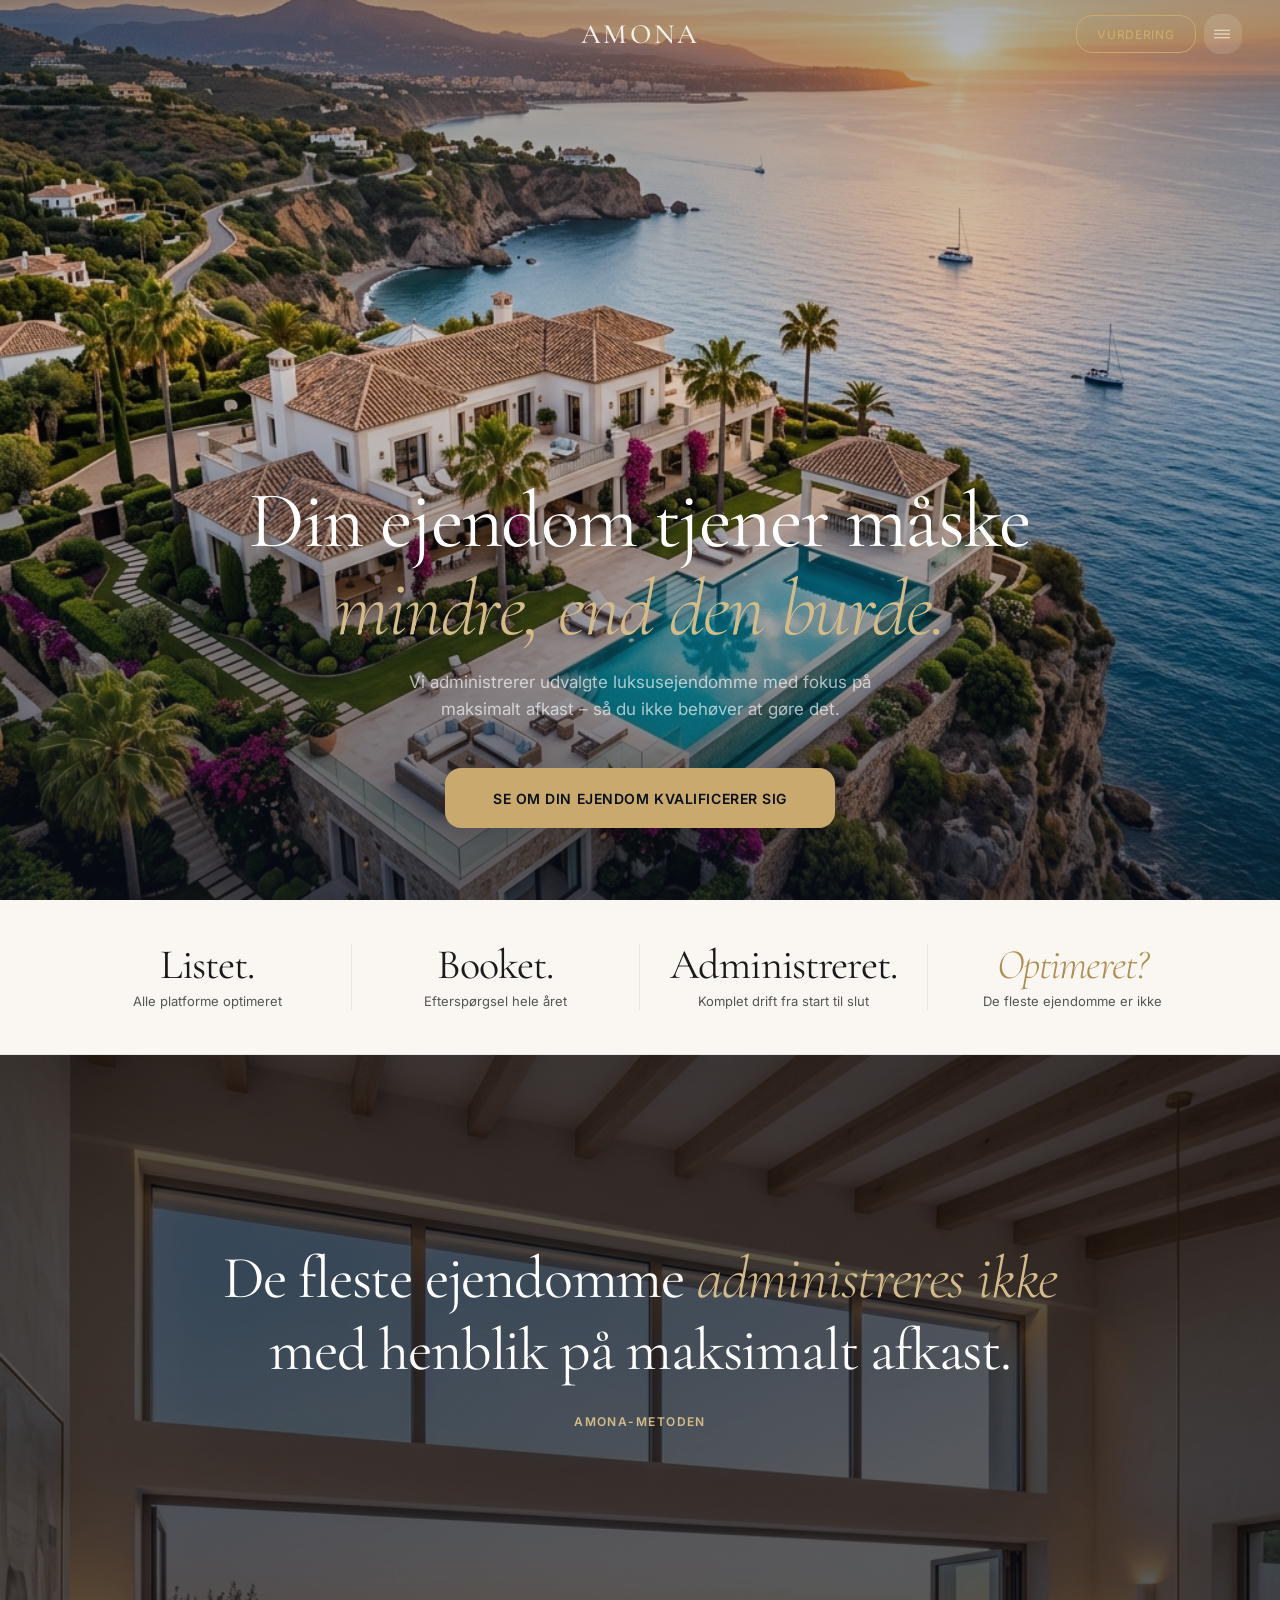
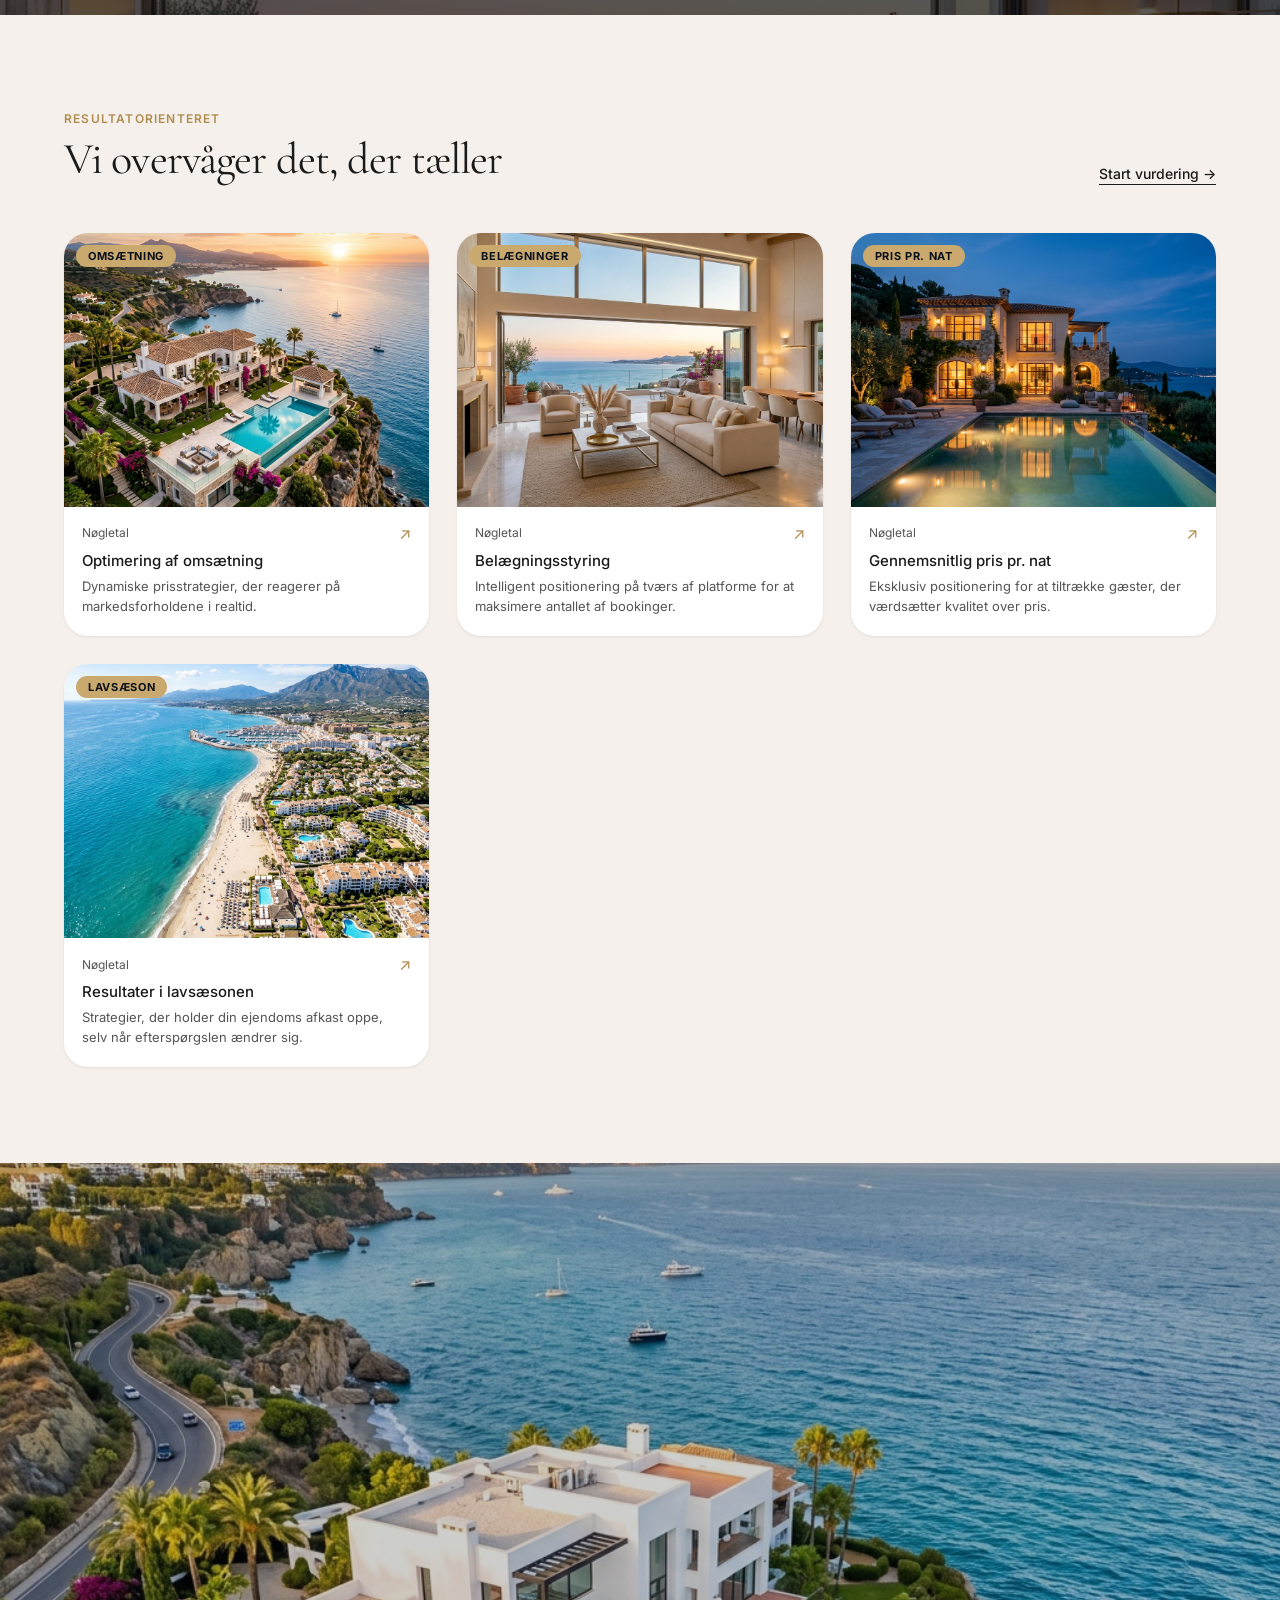
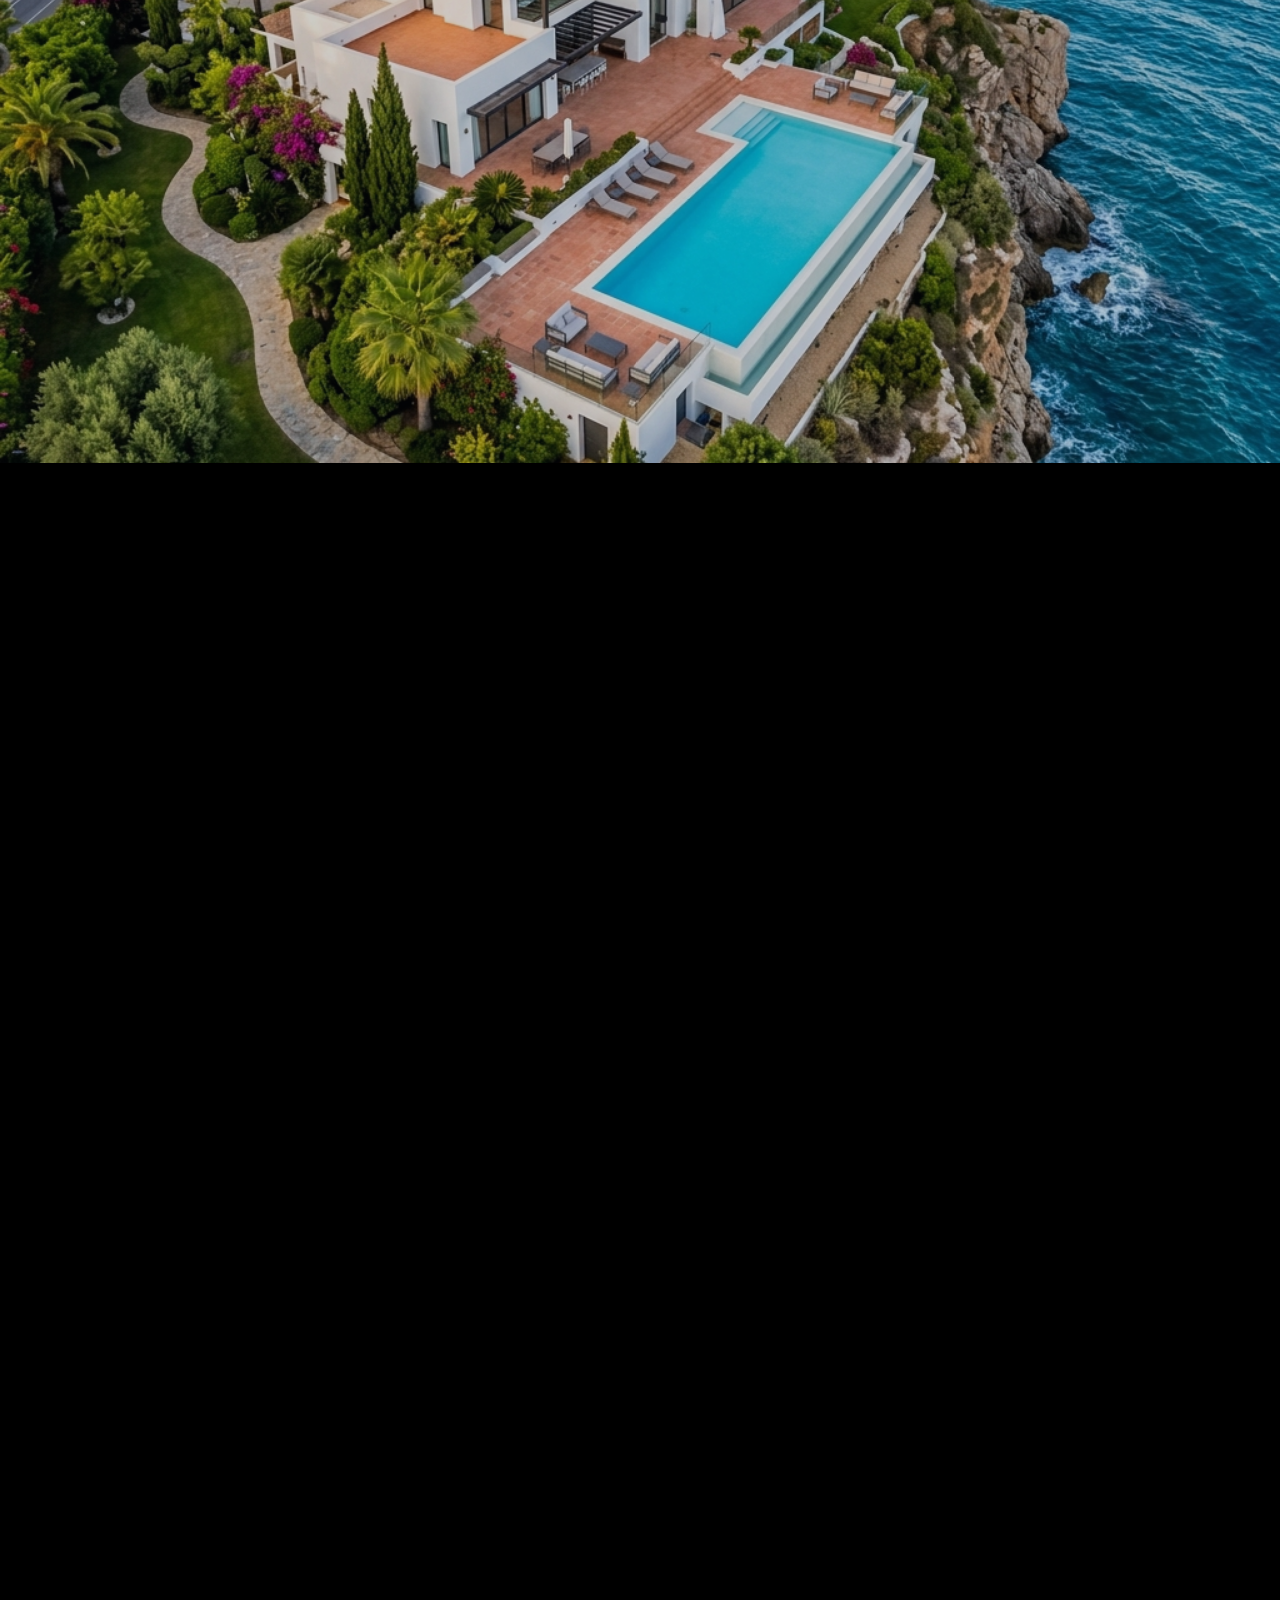
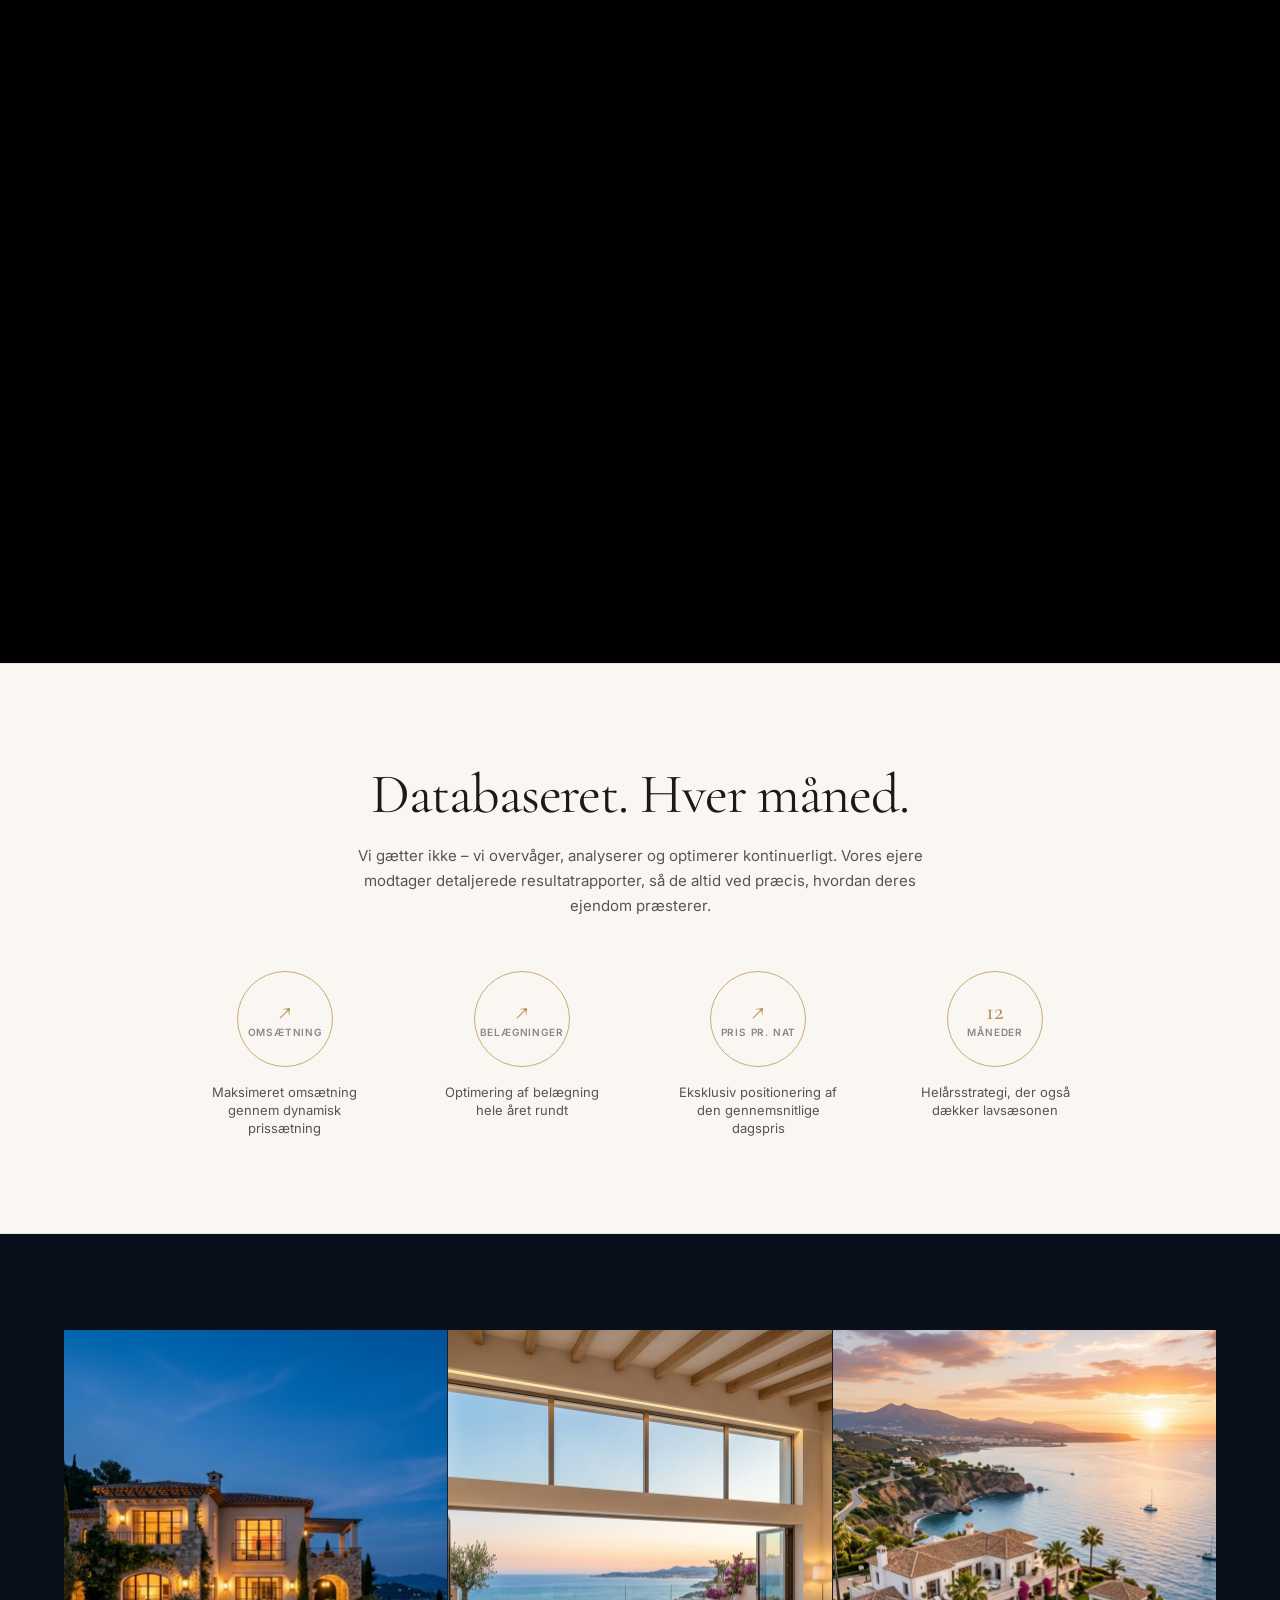
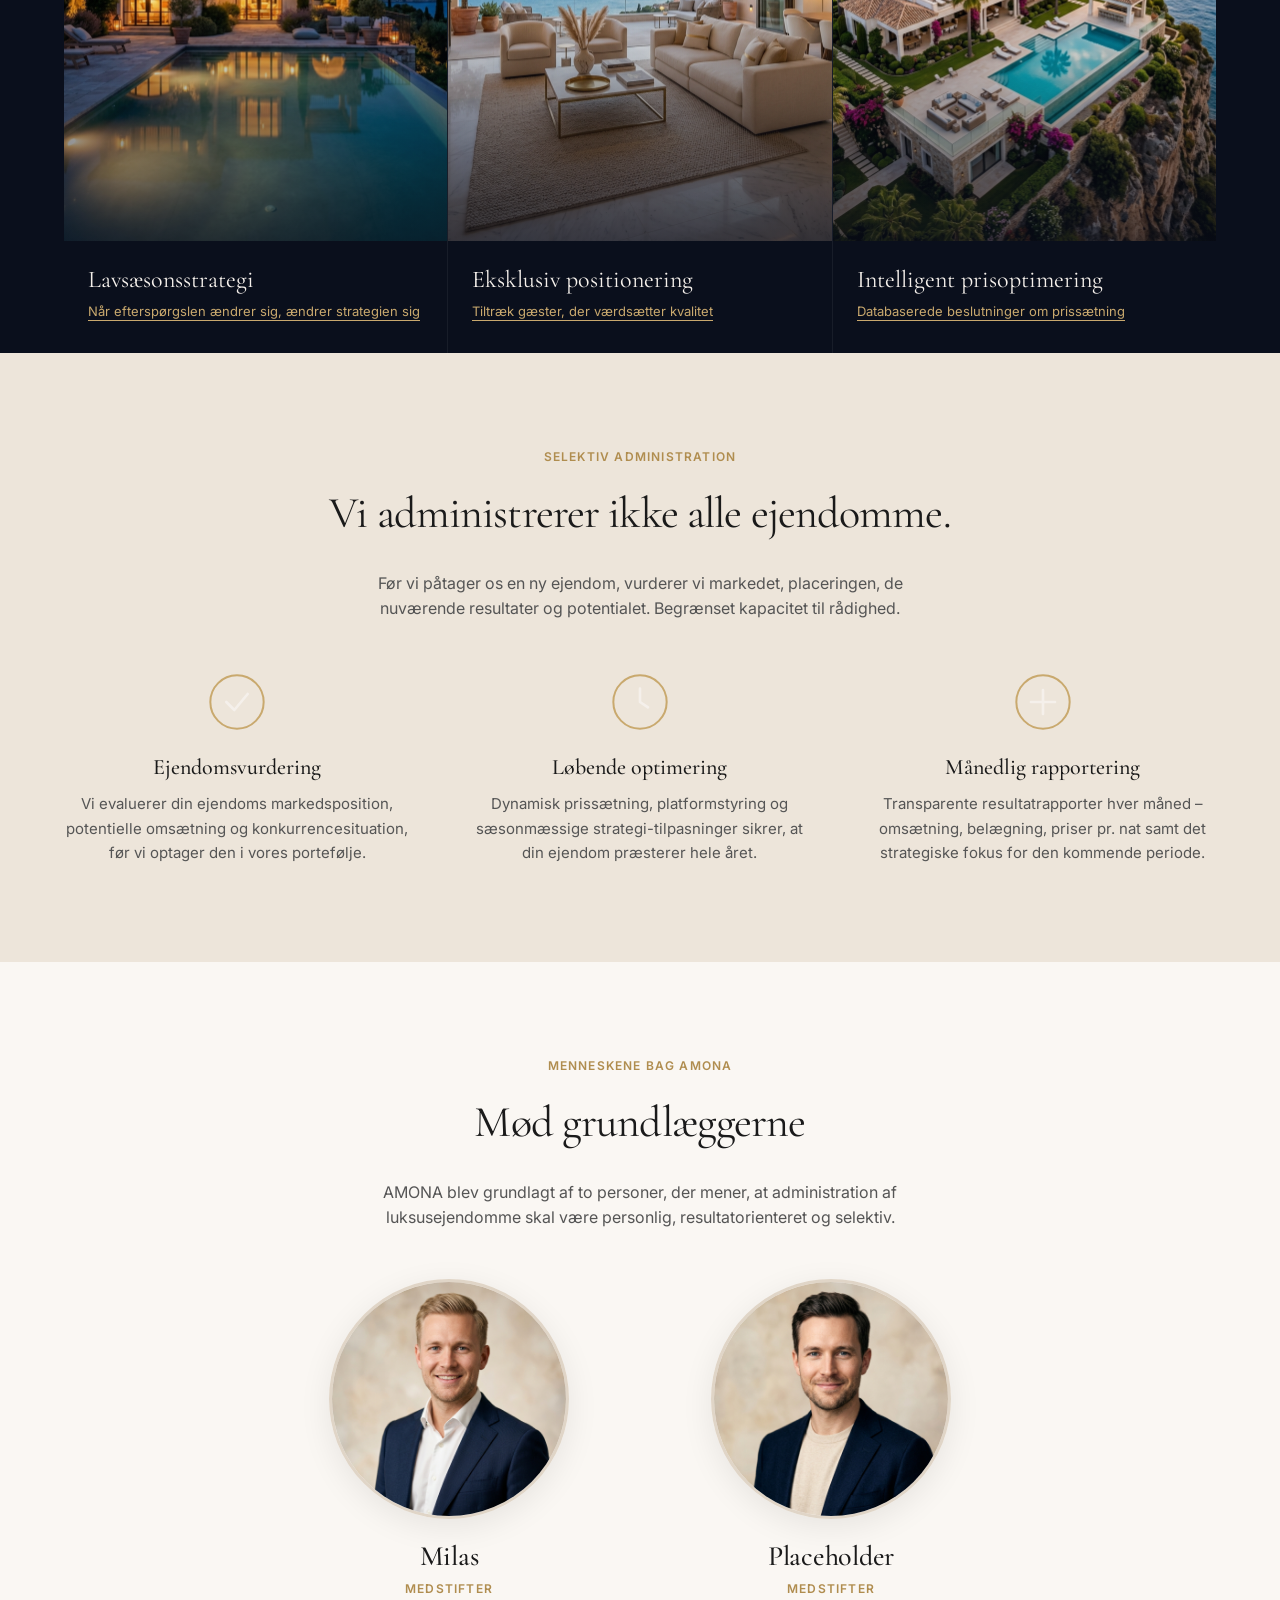
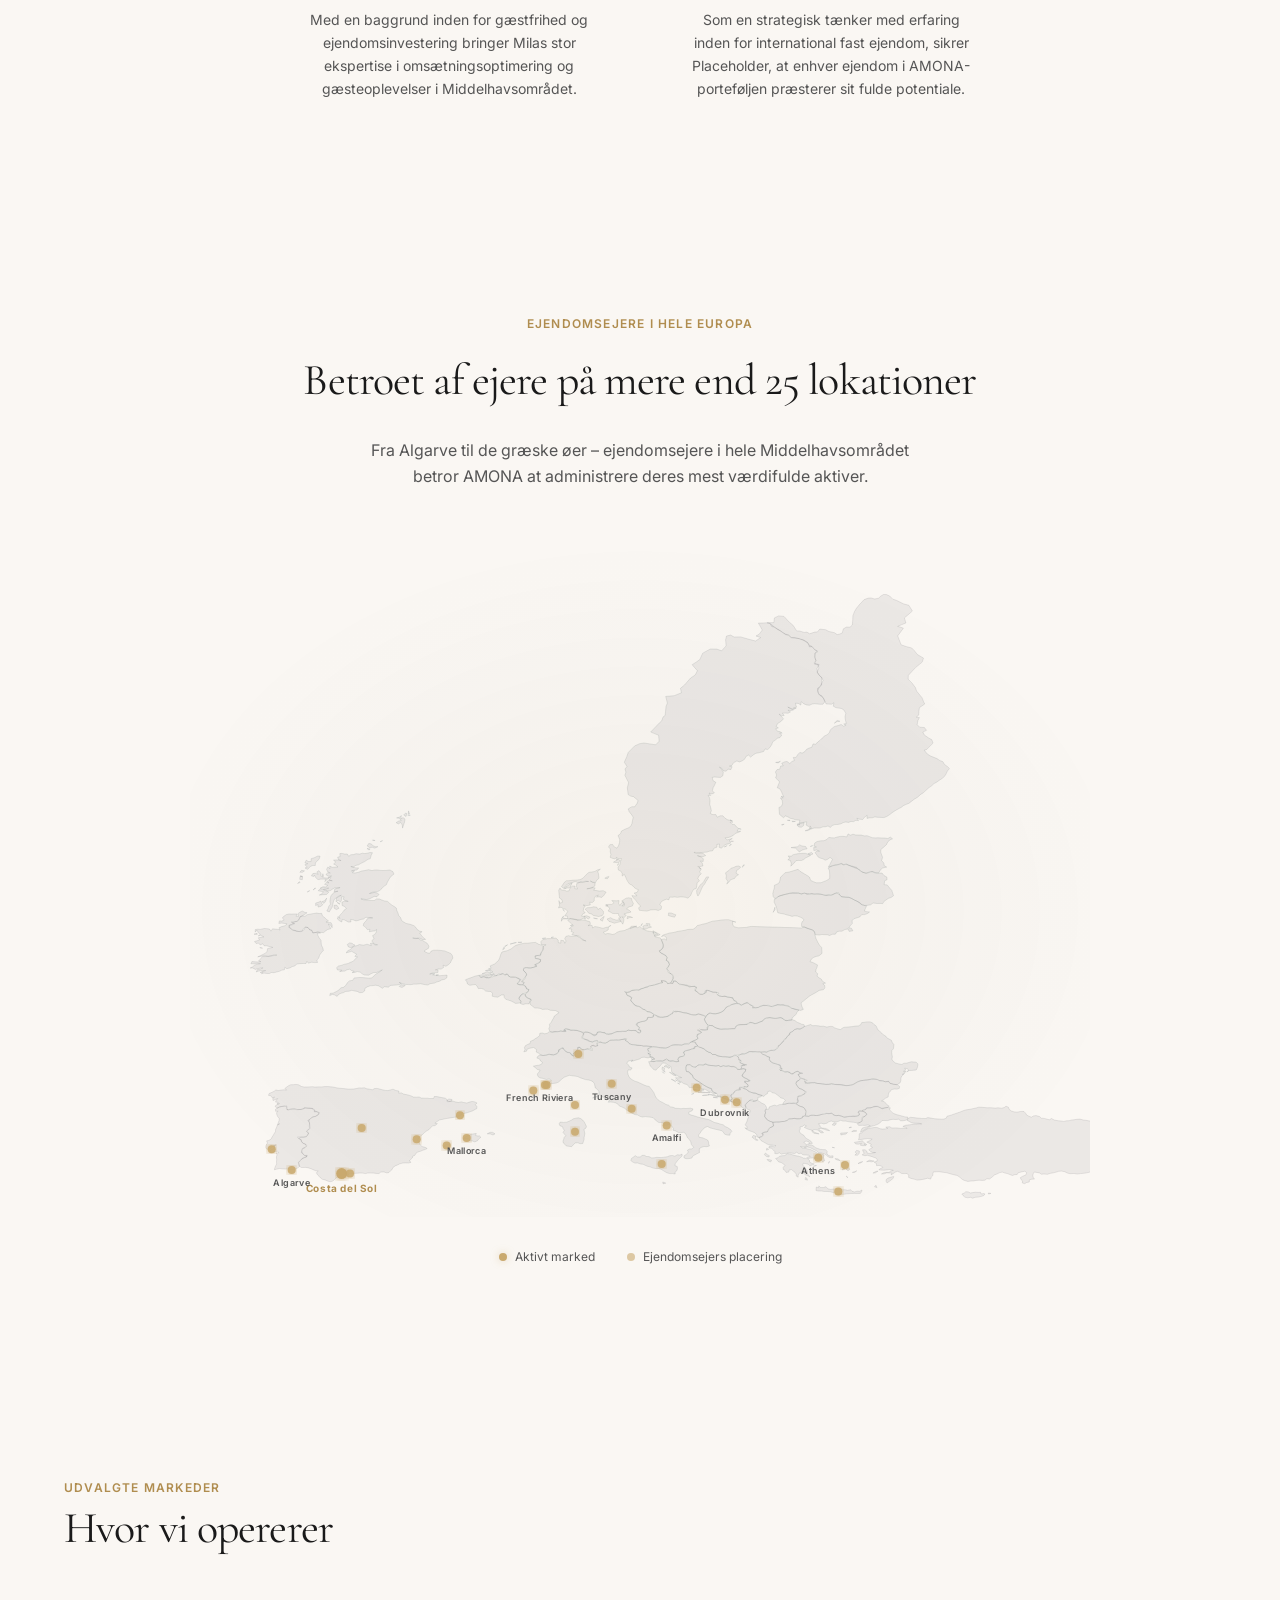
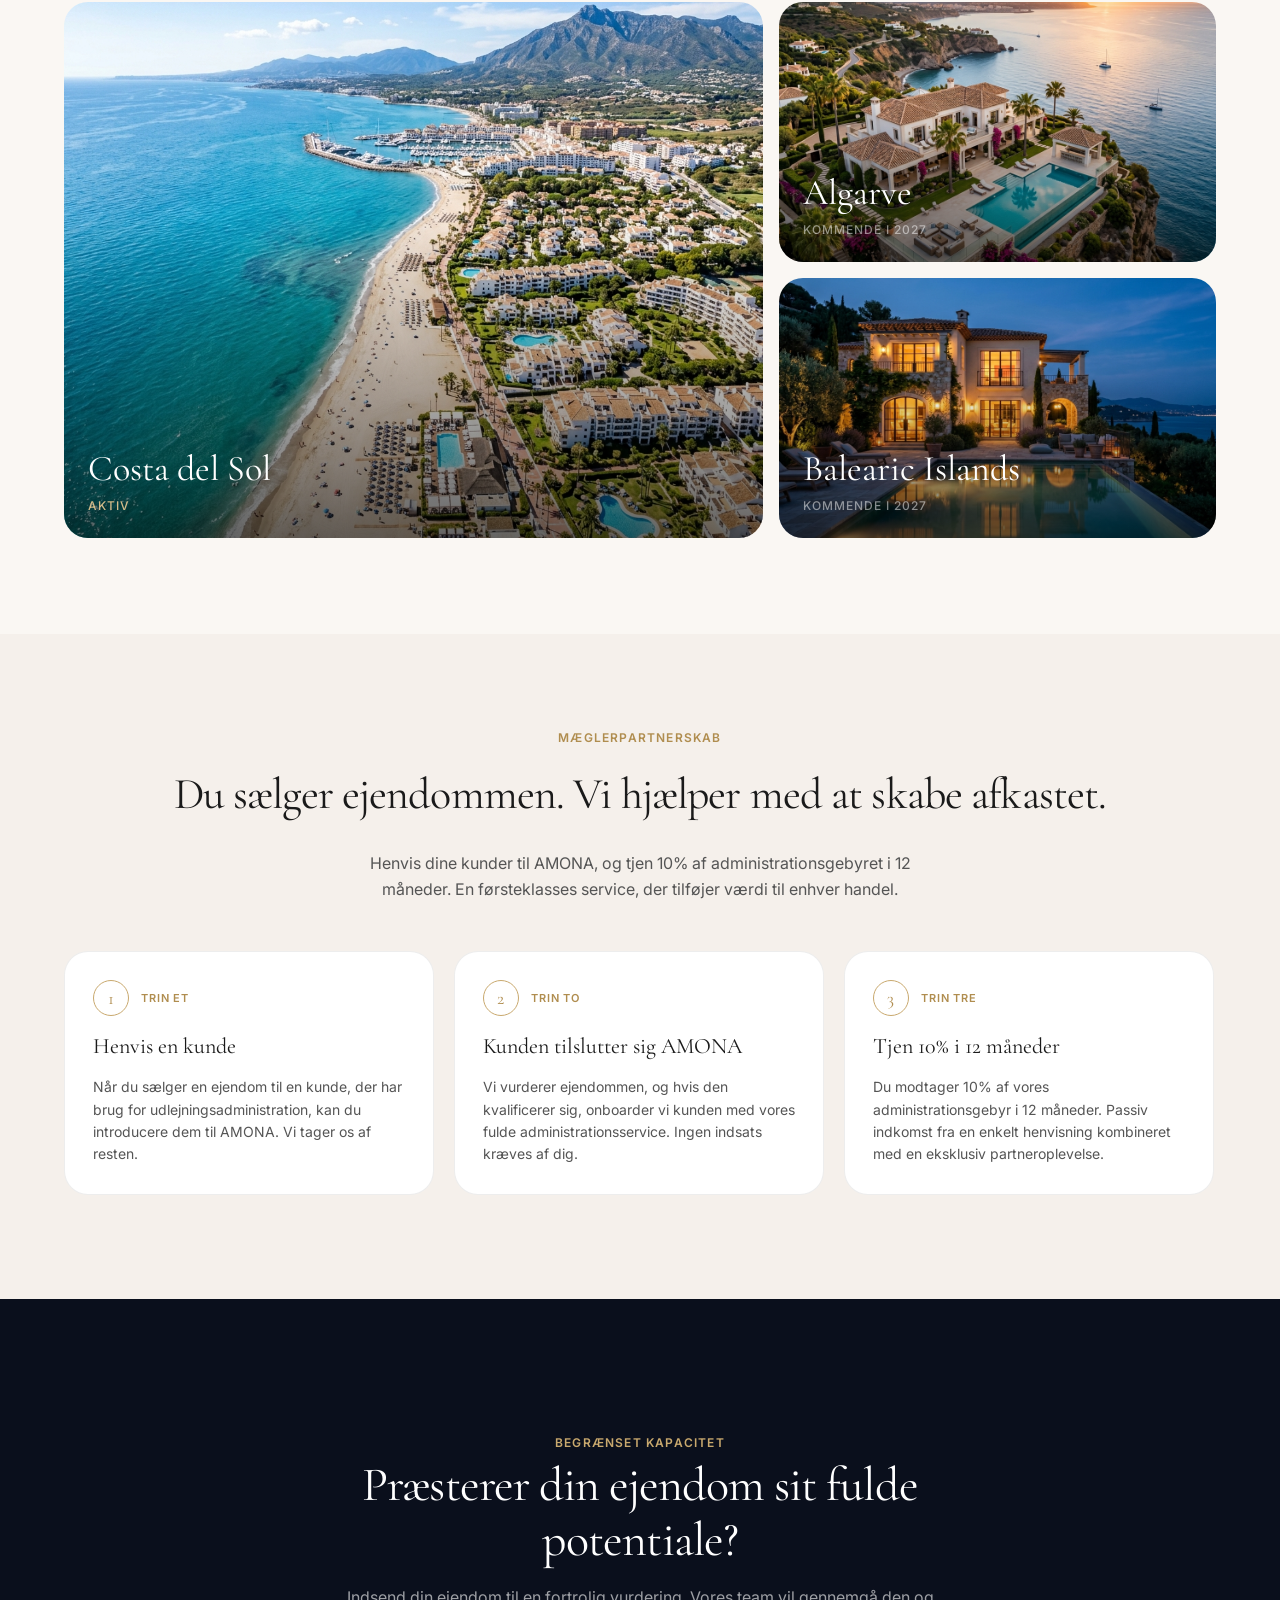
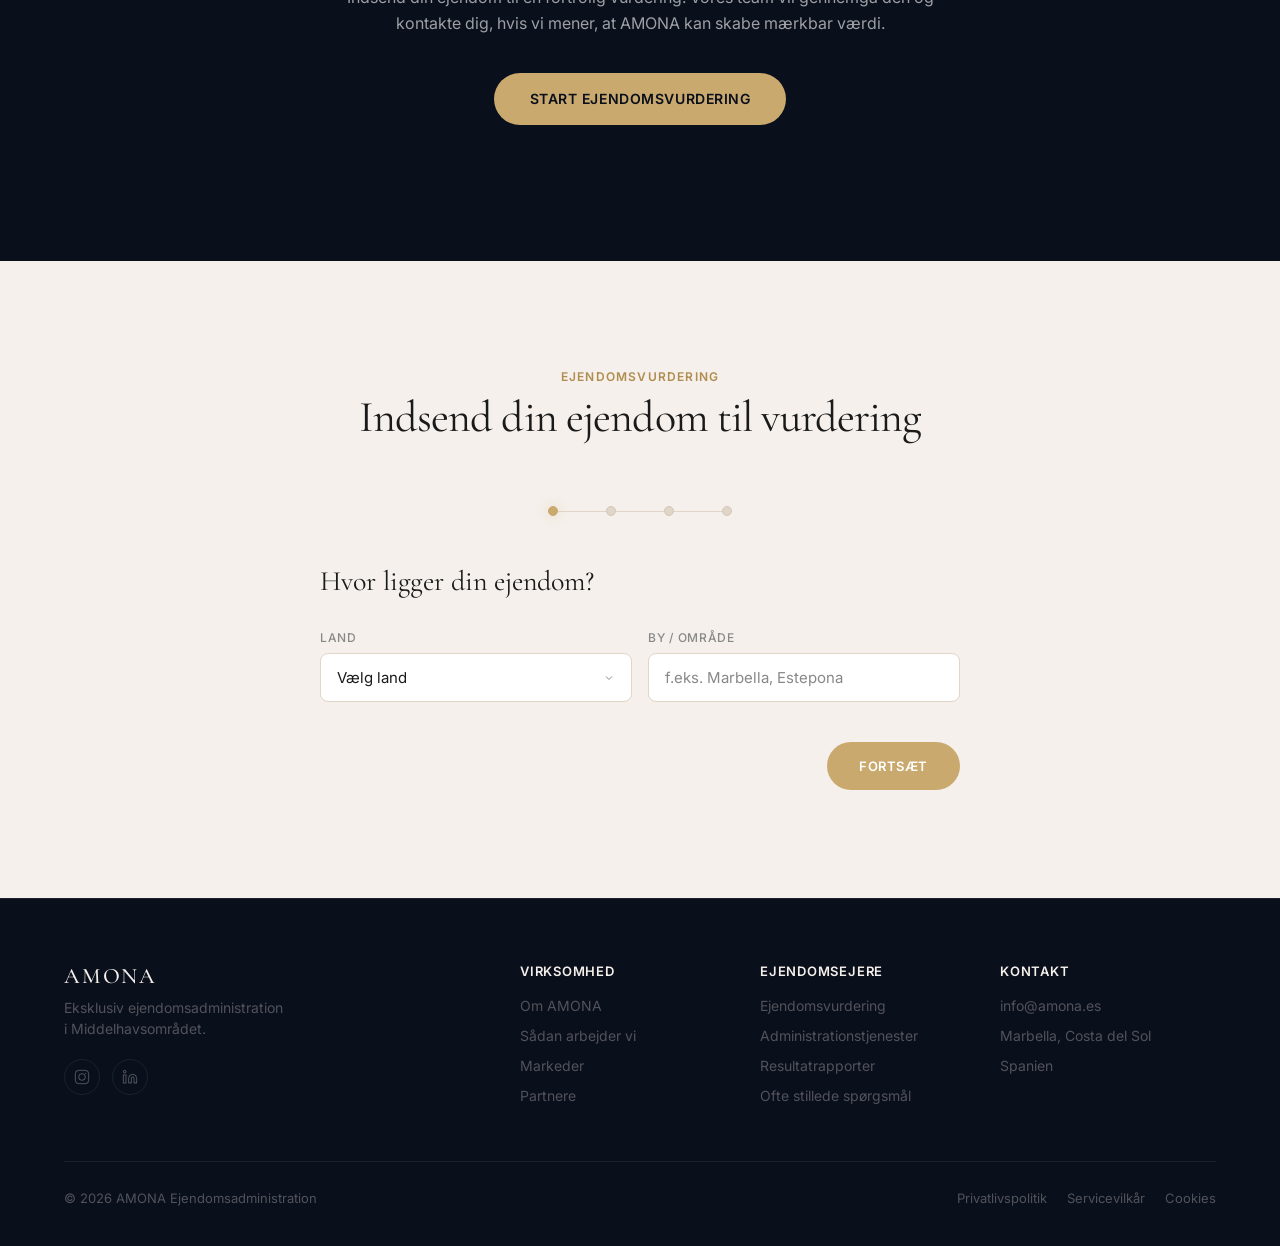
==== commit d6d4a929: "feat: translate website to Danish" ====
--- a/index.html
+++ b/index.html
@@ -1,12 +1,12 @@
 <!DOCTYPE html>
-<html lang="en">
+<html lang="da">
 <head>
   <meta charset="UTF-8" />
   <meta name="viewport" content="width=device-width, initial-scale=1.0" />
-  <title>AMONA | Premium Property Management — Costa del Sol</title>
-  <meta name="description" content="AMONA provides selective, performance-driven property management for luxury properties on the Costa del Sol." />
-  <meta property="og:title" content="AMONA | Premium Property Management" />
-  <meta property="og:description" content="Your property may be earning less than it should. See if your property qualifies." />
+  <title>AMONA | Eksklusiv Ejendomsadministration — Costa del Sol</title>
+  <meta name="description" content="AMONA tilbyder selektiv, resultatorienteret ejendomsadministration for luksusejendomme på Costa del Sol." />
+  <meta property="og:title" content="AMONA | Eksklusiv Ejendomsadministration" />
+  <meta property="og:description" content="Din ejendom tjener måske mindre, end den burde. Se om din ejendom kvalificerer sig." />
   <meta property="og:type" content="website" />
   <meta name="theme-color" content="#0a0f1c" />
   <link rel="preconnect" href="https://fonts.googleapis.com" />
@@ -24,7 +24,7 @@
         <span class="logo-text">AMONA</span>
       </a>
       <div class="header-right">
-        <a href="#assessment" class="btn-cta-nav">Assessment</a>
+        <a href="#assessment" class="btn-cta-nav">Vurdering</a>
         <button class="btn-account" id="menuBtn" aria-label="Menu">
           <svg class="icon-menu" viewBox="0 0 32 32" fill="none" xmlns="http://www.w3.org/2000/svg">
             <path d="M4 10h24M4 16h24M4 22h24" stroke="currentColor" stroke-width="1.5" stroke-linecap="round"/>
@@ -37,11 +37,11 @@
   <!-- MOBILE MENU -->
   <div class="mobile-overlay" id="mobileMenu">
     <button class="mobile-close" id="mobileClose" aria-label="Close">✕</button>
-    <a href="#performance">How We Work</a>
-    <a href="#markets">Markets</a>
-    <a href="#partners">Partners</a>
-    <a href="#about">About</a>
-    <a href="#assessment">Property Assessment</a>
+    <a href="#performance">Sådan arbejder vi</a>
+    <a href="#markets">Markeder</a>
+    <a href="#partners">Partnere</a>
+    <a href="#about">Om os</a>
+    <a href="#assessment">Ejendomsvurdering</a>
   </div>
 
   <!-- MAIN -->
@@ -56,13 +56,13 @@
       <div class="hero-content">
         <div class="hero-text">
           <h1 class="hero-title">
-            Your property may be<br />
-            earning <em>less than it should.</em>
+            Din ejendom tjener måske<br />
+            <em>mindre, end den burde.</em>
           </h1>
-          <p class="hero-sub">We selectively manage luxury properties for maximum performance — so you don't have to.</p>
+          <p class="hero-sub">Vi administrerer udvalgte luksusejendomme med fokus på maksimalt afkast – så du ikke behøver at gøre det.</p>
         </div>
         <div class="cta-bar-wrap">
-          <a href="#assessment" class="btn-hero-cta" id="heroCta">See if your property qualifies</a>
+          <a href="#assessment" class="btn-hero-cta" id="heroCta">Se om din ejendom kvalificerer sig</a>
         </div>
       </div>
     </section>
@@ -72,20 +72,20 @@
       <div class="container">
         <div class="trust-grid">
           <div class="trust-item">
-            <span class="trust-word">Listed.</span>
-            <span class="trust-label">Every platform optimised</span>
+            <span class="trust-word">Listet.</span>
+            <span class="trust-label">Alle platforme optimeret</span>
           </div>
           <div class="trust-item">
-            <span class="trust-word">Booked.</span>
-            <span class="trust-label">Year-round demand</span>
+            <span class="trust-word">Booket.</span>
+            <span class="trust-label">Efterspørgsel hele året</span>
           </div>
           <div class="trust-item">
-            <span class="trust-word">Managed.</span>
-            <span class="trust-label">End-to-end operations</span>
+            <span class="trust-word">Administreret.</span>
+            <span class="trust-label">Komplet drift fra start til slut</span>
           </div>
           <div class="trust-item">
-            <span class="trust-word trust-word--gold">Optimised?</span>
-            <span class="trust-label">Most properties are not</span>
+            <span class="trust-word trust-word--gold">Optimeret?</span>
+            <span class="trust-label">De fleste ejendomme er ikke</span>
           </div>
         </div>
       </div>
@@ -98,9 +98,9 @@
         <div class="statement-overlay"></div>
         <div class="statement-content">
           <blockquote class="statement-quote">
-            Most properties are <em>not managed</em><br />for maximum performance.
+            De fleste ejendomme <em>administreres ikke</em><br />med henblik på maksimalt afkast.
           </blockquote>
-          <span class="statement-source">The AMONA approach</span>
+          <span class="statement-source">AMONA-metoden</span>
         </div>
       </div>
     </section>
@@ -110,66 +110,66 @@
       <div class="container">
         <div class="section-header">
           <div>
-            <p class="section-eyebrow">Performance-driven</p>
-            <h2 class="section-title">We monitor what matters</h2>
-          </div>
-          <a href="#assessment" class="btn-link">Start assessment &rarr;</a>
+            <p class="section-eyebrow">Resultatorienteret</p>
+            <h2 class="section-title">Vi overvåger det, der tæller</h2>
+          </div>
+          <a href="#assessment" class="btn-link">Start vurdering &rarr;</a>
         </div>
         <div class="metrics-grid">
           <article class="metric-card">
             <div class="metric-card-visual">
               <img src="assets/images/hero.png" alt="Luxury villa exterior" loading="lazy" />
-              <div class="metric-card-badge">Revenue</div>
+              <div class="metric-card-badge">Omsætning</div>
             </div>
             <div class="metric-card-body">
               <div class="metric-card-meta">
-                <span class="metric-card-label">Key metric</span>
+                <span class="metric-card-label">Nøgletal</span>
                 <span class="metric-card-arrow">↗</span>
               </div>
-              <h3 class="metric-card-title">Revenue optimisation</h3>
-              <p class="metric-card-desc">Dynamic pricing strategies that respond to market conditions in real time.</p>
+              <h3 class="metric-card-title">Optimering af omsætning</h3>
+              <p class="metric-card-desc">Dynamiske prisstrategier, der reagerer på markedsforholdene i realtid.</p>
             </div>
           </article>
           <article class="metric-card">
             <div class="metric-card-visual">
               <img src="assets/images/interior.png" alt="Premium property interior" loading="lazy" />
-              <div class="metric-card-badge">Occupancy</div>
+              <div class="metric-card-badge">Belægninger</div>
             </div>
             <div class="metric-card-body">
               <div class="metric-card-meta">
-                <span class="metric-card-label">Key metric</span>
+                <span class="metric-card-label">Nøgletal</span>
                 <span class="metric-card-arrow">↗</span>
               </div>
-              <h3 class="metric-card-title">Occupancy management</h3>
-              <p class="metric-card-desc">Intelligent positioning across platforms to maximise booking volume.</p>
+              <h3 class="metric-card-title">Belægningsstyring</h3>
+              <p class="metric-card-desc">Intelligent positionering på tværs af platforme for at maksimere antallet af bookinger.</p>
             </div>
           </article>
           <article class="metric-card">
             <div class="metric-card-visual">
               <img src="assets/images/lowseason.png" alt="Property at twilight" loading="lazy" />
-              <div class="metric-card-badge">Nightly rate</div>
+              <div class="metric-card-badge">Pris pr. nat</div>
             </div>
             <div class="metric-card-body">
               <div class="metric-card-meta">
-                <span class="metric-card-label">Key metric</span>
+                <span class="metric-card-label">Nøgletal</span>
                 <span class="metric-card-arrow">↗</span>
               </div>
-              <h3 class="metric-card-title">Average nightly rate</h3>
-              <p class="metric-card-desc">Premium positioning to attract guests who value quality over price.</p>
+              <h3 class="metric-card-title">Gennemsnitlig pris pr. nat</h3>
+              <p class="metric-card-desc">Eksklusiv positionering for at tiltrække gæster, der værdsætter kvalitet over pris.</p>
             </div>
           </article>
           <article class="metric-card">
             <div class="metric-card-visual">
               <img src="assets/images/coastline.png" alt="Costa del Sol coastline" loading="lazy" />
-              <div class="metric-card-badge">Low-season</div>
+              <div class="metric-card-badge">Lavsæson</div>
             </div>
             <div class="metric-card-body">
               <div class="metric-card-meta">
-                <span class="metric-card-label">Key metric</span>
+                <span class="metric-card-label">Nøgletal</span>
                 <span class="metric-card-arrow">↗</span>
               </div>
-              <h3 class="metric-card-title">Low-season performance</h3>
-              <p class="metric-card-desc">Strategies that keep properties performing even when demand shifts.</p>
+              <h3 class="metric-card-title">Resultater i lavsæsonen</h3>
+              <p class="metric-card-desc">Strategier, der holder din ejendoms afkast oppe, selv når efterspørgslen ændrer sig.</p>
             </div>
           </article>
         </div>
@@ -185,15 +185,15 @@
         </div>
         <!-- Text panels that fade in/out at scroll positions -->
         <div class="scrollstop-text scrollstop-text--1">
-          <p class="scrollstop-eyebrow">What we do</p>
-          <h2 class="scrollstop-heading">We don't just manage properties.</h2>
+          <p class="scrollstop-eyebrow">Hvad vi gør</p>
+          <h2 class="scrollstop-heading">Vi administrerer ikke bare ejendomme.</h2>
         </div>
         <div class="scrollstop-text scrollstop-text--2">
-          <h2 class="scrollstop-heading">We protect your investment.</h2>
+          <h2 class="scrollstop-heading">Vi beskytter din investering.</h2>
         </div>
         <div class="scrollstop-text scrollstop-text--3">
-          <h2 class="scrollstop-heading">We maximise your return.</h2>
-          <p class="scrollstop-sub">Revenue optimisation · Guest experience · Full transparency</p>
+          <h2 class="scrollstop-heading">Vi maksimerer dit afkast.</h2>
+          <p class="scrollstop-sub">Optimering af omsætning · Gæsteoplevelse · Fuld gennemsigtighed</p>
         </div>
       </div>
     </section>
@@ -202,36 +202,36 @@
     <section class="section trust-awards-section" id="about">
       <div class="container">
         <div class="trust-awards-inner">
-          <h2 class="trust-awards-title">Data-informed. Every month.</h2>
-          <p class="trust-awards-subtitle">We don't guess — we monitor, analyse, and optimise continuously. Our owners receive detailed performance reports so they always know exactly how their property is performing.</p>
+          <h2 class="trust-awards-title">Databaseret. Hver måned.</h2>
+          <p class="trust-awards-subtitle">Vi gætter ikke – vi overvåger, analyserer og optimerer kontinuerligt. Vores ejere modtager detaljerede resultatrapporter, så de altid ved præcis, hvordan deres ejendom præsterer.</p>
           <div class="trust-awards-badges">
             <div class="badge-item">
               <div class="badge-circle">
                 <span class="badge-circle-value">↗</span>
-                <span class="badge-circle-unit">Revenue</span>
-              </div>
-              <p class="badge-label">Maximised revenue through dynamic pricing</p>
+                <span class="badge-circle-unit">Omsætning</span>
+              </div>
+              <p class="badge-label">Maksimeret omsætning gennem dynamisk prissætning</p>
             </div>
             <div class="badge-item">
               <div class="badge-circle">
                 <span class="badge-circle-value">↗</span>
-                <span class="badge-circle-unit">Occupancy</span>
-              </div>
-              <p class="badge-label">Year-round occupancy optimisation</p>
+                <span class="badge-circle-unit">Belægninger</span>
+              </div>
+              <p class="badge-label">Optimering af belægning hele året rundt</p>
             </div>
             <div class="badge-item">
               <div class="badge-circle">
                 <span class="badge-circle-value">↗</span>
-                <span class="badge-circle-unit">ADR</span>
-              </div>
-              <p class="badge-label">Average daily rate positioning</p>
+                <span class="badge-circle-unit">Pris pr. nat</span>
+              </div>
+              <p class="badge-label">Eksklusiv positionering af den gennemsnitlige dagspris</p>
             </div>
             <div class="badge-item">
               <div class="badge-circle">
                 <span class="badge-circle-value">12</span>
-                <span class="badge-circle-unit">Months</span>
-              </div>
-              <p class="badge-label">Full-year strategy including low season</p>
+                <span class="badge-circle-unit">Måneder</span>
+              </div>
+              <p class="badge-label">Helårsstrategi, der også dækker lavsæsonen</p>
             </div>
           </div>
         </div>
@@ -248,8 +248,8 @@
               <div class="editorial-img-overlay"></div>
             </div>
             <div class="editorial-body">
-              <h3 class="editorial-title">Low-Season Strategy</h3>
-              <span class="editorial-link">When demand changes, the strategy changes</span>
+              <h3 class="editorial-title">Lavsæsonsstrategi</h3>
+              <span class="editorial-link">Når efterspørgslen ændrer sig, ændrer strategien sig</span>
             </div>
           </a>
           <a href="#assessment" class="editorial-card">
@@ -258,8 +258,8 @@
               <div class="editorial-img-overlay"></div>
             </div>
             <div class="editorial-body">
-              <h3 class="editorial-title">Premium Positioning</h3>
-              <span class="editorial-link">Attract guests who value quality</span>
+              <h3 class="editorial-title">Eksklusiv positionering</h3>
+              <span class="editorial-link">Tiltræk gæster, der værdsætter kvalitet</span>
             </div>
           </a>
           <a href="#assessment" class="editorial-card">
@@ -268,8 +268,8 @@
               <div class="editorial-img-overlay"></div>
             </div>
             <div class="editorial-body">
-              <h3 class="editorial-title">Revenue Intelligence</h3>
-              <span class="editorial-link">Data-driven pricing decisions</span>
+              <h3 class="editorial-title">Intelligent prisoptimering</h3>
+              <span class="editorial-link">Databaserede beslutninger om prissætning</span>
             </div>
           </a>
         </div>
@@ -280,31 +280,31 @@
     <section class="section how-section">
       <div class="container">
         <div class="section-header section-header--center">
-          <p class="section-eyebrow">Selective management</p>
-          <h2 class="section-title">We do not manage every property.</h2>
-          <p class="section-subtitle">Before accepting a new property, we assess its market, location, current performance and potential. Limited management availability.</p>
+          <p class="section-eyebrow">Selektiv administration</p>
+          <h2 class="section-title">Vi administrerer ikke alle ejendomme.</h2>
+          <p class="section-subtitle">Før vi påtager os en ny ejendom, vurderer vi markedet, placeringen, de nuværende resultater og potentialet. Begrænset kapacitet til rådighed.</p>
         </div>
         <div class="how-grid">
           <div class="how-item">
             <div class="how-icon">
               <svg viewBox="0 0 48 48" fill="none"><circle cx="24" cy="24" r="20" stroke="#c9a96e" stroke-width="1.5"/><path d="M16 24l6 6 10-12" stroke="#f5f0eb" stroke-width="2" stroke-linecap="round" stroke-linejoin="round"/></svg>
             </div>
-            <h3 class="how-title">Property assessment</h3>
-            <p class="how-text">We evaluate your property's market position, potential revenue, and competitive landscape before accepting it into our portfolio.</p>
+            <h3 class="how-title">Ejendomsvurdering</h3>
+            <p class="how-text">Vi evaluerer din ejendoms markedsposition, potentielle omsætning og konkurrencesituation, før vi optager den i vores portefølje.</p>
           </div>
           <div class="how-item">
             <div class="how-icon">
               <svg viewBox="0 0 48 48" fill="none"><circle cx="24" cy="24" r="20" stroke="#c9a96e" stroke-width="1.5"/><path d="M24 14v10l6 4" stroke="#f5f0eb" stroke-width="2" stroke-linecap="round" stroke-linejoin="round"/></svg>
             </div>
-            <h3 class="how-title">Continuous optimisation</h3>
-            <p class="how-text">Dynamic pricing, platform management, and seasonal strategy adjustments keep your property performing year-round.</p>
+            <h3 class="how-title">Løbende optimering</h3>
+            <p class="how-text">Dynamisk prissætning, platformstyring og sæsonmæssige strategi-tilpasninger sikrer, at din ejendom præsterer hele året.</p>
           </div>
           <div class="how-item">
             <div class="how-icon">
               <svg viewBox="0 0 48 48" fill="none"><circle cx="24" cy="24" r="20" stroke="#c9a96e" stroke-width="1.5"/><path d="M15 24h18M24 15v18" stroke="#f5f0eb" stroke-width="2" stroke-linecap="round"/></svg>
             </div>
-            <h3 class="how-title">Monthly reporting</h3>
-            <p class="how-text">Transparent performance reports every month — revenue, occupancy, nightly rates, and strategic focus for the period ahead.</p>
+            <h3 class="how-title">Månedlig rapportering</h3>
+            <p class="how-text">Transparente resultatrapporter hver måned – omsætning, belægning, priser pr. nat samt det strategiske fokus for den kommende periode.</p>
           </div>
         </div>
       </div>
@@ -314,9 +314,9 @@
     <section class="section founders-section" id="founders">
       <div class="container">
         <div class="section-header section-header--center">
-          <p class="section-eyebrow">The people behind AMONA</p>
-          <h2 class="section-title">Meet the founders</h2>
-          <p class="section-subtitle">AMONA was founded by two people who believe luxury property management should be personal, performance-driven, and selective.</p>
+          <p class="section-eyebrow">Menneskene bag AMONA</p>
+          <h2 class="section-title">Mød grundlæggerne</h2>
+          <p class="section-subtitle">AMONA blev grundlagt af to personer, der mener, at administration af luksusejendomme skal være personlig, resultatorienteret og selektiv.</p>
         </div>
         <div class="founders-grid">
           <div class="founder-card">
@@ -324,16 +324,16 @@
               <img src="assets/images/milas.png" alt="Portrait of Milas — Co-founder of AMONA" loading="lazy" />
             </div>
             <h3 class="founder-name">Milas</h3>
-            <p class="founder-role">Co-founder</p>
-            <p class="founder-bio">With a background in hospitality and property investment, Milas brings deep expertise in revenue optimisation and guest experience across the Mediterranean.</p>
+            <p class="founder-role">Medstifter</p>
+            <p class="founder-bio">Med en baggrund inden for gæstfrihed og ejendomsinvestering bringer Milas stor ekspertise i omsætningsoptimering og gæsteoplevelser i Middelhavsområdet.</p>
           </div>
           <div class="founder-card">
             <div class="founder-portrait">
               <img src="assets/images/placeholder.png" alt="Portrait of Placeholder — Co-founder of AMONA" loading="lazy" />
             </div>
             <h3 class="founder-name">Placeholder</h3>
-            <p class="founder-role">Co-founder</p>
-            <p class="founder-bio">A strategic mind with experience in international real estate, Placeholder ensures every property in the AMONA portfolio performs at its full potential.</p>
+            <p class="founder-role">Medstifter</p>
+            <p class="founder-bio">Som en strategisk tænker med erfaring inden for international fast ejendom, sikrer Placeholder, at enhver ejendom i AMONA-porteføljen præsterer sit fulde potentiale.</p>
           </div>
         </div>
       </div>
@@ -342,9 +342,9 @@
     <section class="section map-section" id="map">
       <div class="container">
         <div class="section-header section-header--center">
-          <p class="section-eyebrow map-eyebrow">Property owners across Europe</p>
-          <h2 class="section-title map-title">Trusted by owners in 25+ locations</h2>
-          <p class="section-subtitle map-subtitle">From the Algarve to the Greek islands — property owners across the Mediterranean trust AMONA to manage their most valuable assets.</p>
+          <p class="section-eyebrow map-eyebrow">Ejendomsejere i hele Europa</p>
+          <h2 class="section-title map-title">Betroet af ejere på mere end 25 lokationer</h2>
+          <p class="section-subtitle map-subtitle">Fra Algarve til de græske øer – ejendomsejere i hele Middelhavsområdet betror AMONA at administrere deres mest værdifulde aktiver.</p>
         </div>
         <div class="map-container" id="mapContainer">
           <svg viewBox="0 0 900 680" xmlns="http://www.w3.org/2000/svg" class="europe-map">
@@ -377,7 +377,7 @@
             <path id="MKD" class="country" d="M576.1,572.1 L578.7,572.2 L579.3,569.9 L581.7,569.0 L584.6,568.1 L586.9,568.9 L589.2,567.7 L592.0,567.4 L594.6,567.4 L597.0,566.5 L599.9,566.4 L603.9,565.9 L607.4,567.7 L610.3,569.4 L612.8,569.9 L614.4,571.4 L615.7,573.4 L615.6,575.3 L615.8,577.5 L613.8,579.0 L612.3,580.7 L609.8,581.7 L607.0,581.9 L604.4,581.4 L601.7,581.8 L598.9,581.9 L597.2,583.4 L594.8,584.3 L591.8,584.6 L589.1,585.0 L586.4,585.0 L582.8,585.3 L580.3,584.4 L578.1,583.4 L576.2,582.0 L574.7,579.6 L574.8,577.7 L575.6,575.8 L575.0,573.9 L576.1,572.1 Z" data-name="North Macedonia"/>
             <path id="ALB" class="country" d="M576.1,572.1 L575.0,573.9 L575.6,575.8 L574.8,577.7 L574.7,579.6 L576.1,581.5 L578.1,583.4 L580.3,584.4 L582.7,584.9 L583.2,587.0 L583.7,588.8 L581.9,590.2 L579.5,590.8 L578.3,592.5 L577.5,594.7 L575.0,595.1 L572.7,596.1 L573.2,598.1 L571.6,599.6 L569.4,600.5 L566.9,599.8 L566.8,597.7 L564.6,595.7 L562.3,594.7 L560.0,594.0 L556.4,592.3 L554.9,590.7 L557.1,591.8 L557.0,589.8 L555.2,587.9 L556.1,586.1 L557.1,584.1 L557.6,582.0 L558.6,580.1 L556.9,578.4 L558.6,576.8 L560.0,575.1 L560.0,573.1 L557.5,572.3 L556.1,570.6 L555.0,568.5 L556.7,566.2 L558.4,564.7 L560.0,563.0 L562.5,564.1 L565.1,563.9 L567.7,563.4 L569.7,564.7 L572.0,566.3 L574.3,567.2 L575.8,568.9 L576.6,570.8 L576.1,572.1 Z" data-name="Albania"/>
             <path id="TUR" class="country" d="M957.3,582.0 L959.4,583.5 L961.0,585.2 L962.2,587.4 L960.9,589.3 L960.2,591.3 L961.5,593.0 L961.9,594.9 L965.2,595.7 L968.1,595.6 L970.9,595.5 L974.4,596.4 L976.3,597.7 L979.3,599.5 L976.8,599.0 L974.3,599.8 L973.5,601.7 L971.9,603.7 L968.7,603.5 L967.8,605.3 L969.8,606.7 L969.0,608.6 L970.4,610.2 L970.8,612.1 L971.5,613.9 L971.5,615.8 L974.0,616.3 L972.9,618.3 L971.4,620.0 L970.3,621.8 L972.8,622.5 L975.1,623.5 L975.7,625.3 L976.3,627.2 L978.3,628.3 L980.0,629.8 L977.1,630.8 L974.7,631.8 L972.3,632.6 L969.8,632.1 L970.7,630.4 L968.1,629.2 L965.4,629.9 L962.8,630.2 L960.3,630.2 L957.7,629.9 L955.4,629.0 L952.2,628.5 L949.7,628.9 L946.9,628.7 L942.9,630.8 L940.0,631.6 L938.4,629.7 L935.5,629.9 L931.6,631.1 L924.7,632.0 L920.0,632.2 L914.9,631.5 L911.8,631.7 L908.8,632.6 L904.4,633.9 L901.9,634.6 L896.1,636.0 L890.7,636.6 L887.3,637.0 L883.9,636.5 L879.9,636.7 L877.3,636.0 L874.7,634.7 L871.5,634.1 L868.7,634.3 L866.3,635.1 L863.7,635.8 L860.9,636.2 L857.4,637.3 L854.0,637.0 L851.4,637.2 L849.4,635.9 L844.3,635.0 L843.2,636.7 L842.8,638.6 L843.2,640.4 L844.5,642.1 L841.6,642.2 L839.3,642.9 L839.3,645.0 L836.6,645.5 L834.7,646.7 L832.3,645.9 L832.5,643.9 L830.9,642.4 L830.4,640.6 L832.4,639.4 L836.0,637.8 L836.7,635.7 L834.9,634.2 L831.6,634.9 L828.1,635.8 L827.2,637.5 L824.7,637.7 L822.4,638.5 L817.4,636.6 L814.9,636.0 L812.3,635.1 L809.8,635.6 L806.9,637.0 L804.6,637.9 L803.0,639.3 L801.3,640.7 L799.5,642.0 L796.9,641.7 L794.9,643.2 L792.2,643.4 L789.1,643.2 L786.5,643.4 L783.8,643.9 L781.3,644.0 L777.8,644.4 L775.2,643.7 L772.8,642.8 L770.9,641.2 L769.2,639.8 L767.1,638.4 L764.4,637.9 L761.7,637.2 L756.8,635.8 L749.0,634.7 L746.3,634.8 L743.4,634.9 L742.9,636.7 L742.8,638.6 L741.2,640.1 L740.7,642.1 L737.6,641.2 L735.2,641.9 L732.7,642.4 L730.0,642.9 L727.2,643.1 L723.9,642.1 L721.0,641.4 L718.6,640.4 L718.7,638.5 L717.2,636.5 L714.6,636.6 L711.7,636.5 L709.8,635.3 L707.5,634.3 L705.2,635.2 L703.0,636.7 L701.0,637.9 L701.9,636.1 L699.4,636.0 L696.8,635.8 L694.6,636.8 L691.4,637.0 L693.5,635.8 L696.4,635.3 L699.0,635.4 L700.7,634.0 L703.4,633.3 L699.8,632.5 L696.7,632.9 L693.9,633.2 L691.4,633.1 L688.8,632.8 L690.6,631.4 L692.9,630.5 L691.5,629.0 L689.1,628.5 L686.5,628.6 L686.5,626.7 L684.1,625.1 L686.9,624.3 L687.3,622.5 L685.7,621.0 L682.9,620.0 L680.6,619.2 L677.4,618.3 L674.9,618.7 L672.1,617.9 L674.2,616.4 L673.3,614.7 L672.5,612.8 L675.1,612.8 L676.8,614.2 L677.3,616.2 L679.9,616.4 L682.9,615.9 L685.6,615.5 L682.7,615.4 L680.4,614.3 L678.7,612.8 L680.7,611.6 L682.6,610.4 L680.4,609.2 L681.3,607.4 L679.2,606.2 L676.8,605.1 L680.2,603.5 L682.2,602.2 L677.8,601.6 L674.3,602.0 L671.6,602.4 L668.5,602.8 L669.1,600.7 L669.2,598.8 L669.2,596.8 L671.7,595.8 L673.4,594.3 L676.1,592.6 L678.6,591.1 L681.6,590.9 L684.4,590.5 L686.9,590.4 L689.9,591.7 L692.5,592.1 L695.2,591.9 L697.8,591.4 L695.7,590.2 L699.5,589.7 L701.9,591.0 L705.8,590.9 L708.3,591.1 L710.9,591.4 L713.8,591.1 L717.2,591.4 L715.3,590.1 L712.9,589.4 L715.5,588.3 L721.4,587.6 L724.0,587.2 L729.2,586.8 L731.7,586.9 L729.1,586.3 L723.8,586.2 L721.4,585.7 L719.1,584.4 L717.0,583.3 L718.2,581.5 L720.3,580.3 L723.7,580.6 L727.0,581.0 L731.4,581.4 L735.6,581.5 L737.9,580.6 L745.0,581.8 L751.5,582.2 L754.0,582.1 L756.3,581.1 L757.1,579.2 L761.0,578.2 L764.5,576.9 L767.2,576.0 L769.6,575.2 L772.5,574.0 L775.4,573.0 L778.0,572.6 L780.5,572.2 L783.5,571.5 L786.1,571.0 L788.7,570.2 L792.3,570.3 L797.1,570.8 L800.1,570.7 L805.5,571.1 L808.0,570.8 L811.6,571.2 L814.2,570.6 L816.0,569.2 L818.4,570.2 L819.3,572.5 L821.4,574.0 L824.2,574.9 L827.0,575.2 L830.8,574.4 L834.0,574.5 L835.6,576.2 L836.7,578.1 L838.9,579.2 L841.3,580.2 L843.3,579.0 L846.0,578.6 L849.7,579.6 L851.3,581.2 L854.4,581.4 L857.0,582.2 L859.4,582.8 L861.5,581.5 L864.2,583.0 L868.4,583.8 L871.1,584.0 L873.8,584.4 L876.5,583.8 L879.1,583.7 L881.5,583.0 L884.0,582.8 L886.7,582.3 L890.0,582.1 L893.2,583.0 L896.0,583.3 L898.5,583.8 L901.4,584.3 L904.2,583.9 L907.7,582.7 L910.4,582.3 L912.6,581.3 L915.4,580.9 L918.3,579.8 L921.4,578.8 L923.9,577.8 L927.1,577.2 L930.0,577.9 L932.5,576.9 L935.2,577.0 L937.7,577.2 L940.6,577.8 L942.6,576.3 L946.7,575.9 L948.8,577.5 L951.3,578.9 L953.2,580.5 L955.9,580.9 L957.3,582.0 Z M700.3,570.8 L699.5,572.8 L701.2,574.4 L703.0,576.2 L706.4,577.6 L710.0,578.5 L715.1,579.9 L717.8,580.1 L717.6,582.1 L715.7,583.2 L713.1,583.8 L710.4,583.7 L708.8,582.2 L705.5,582.5 L703.0,582.3 L700.5,582.7 L697.7,583.6 L692.1,583.5 L690.4,585.5 L688.1,587.1 L685.7,588.1 L683.4,588.8 L680.9,589.4 L678.5,590.1 L676.7,591.6 L674.5,592.7 L672.7,594.0 L670.5,595.2 L671.2,593.1 L672.3,591.1 L674.9,590.2 L677.8,589.6 L680.3,588.7 L678.0,587.9 L675.1,588.4 L672.6,588.3 L668.6,588.4 L667.2,586.7 L670.2,585.3 L672.3,584.0 L672.3,581.9 L673.3,580.0 L675.7,578.8 L676.8,576.9 L674.4,575.0 L672.1,574.0 L674.6,572.9 L676.5,571.0 L679.1,570.9 L681.7,570.6 L684.1,569.4 L686.7,569.3 L689.6,570.4 L691.8,571.3 L694.8,570.9 L697.4,570.5 L700.3,570.8 Z M667.7,598.0 L667.7,598.0 Z M666.9,593.9 L664.3,594.6 L661.7,594.6 L663.8,593.3 L666.2,593.8 L666.9,593.9 Z M694.3,587.8 L694.3,587.8 Z M694.1,590.2 L694.1,590.2 Z" data-name="Turkey"/>
-            <path id="ESP" class="country" d="M144.3,646.7 L144.3,646.7 Z M184.2,652.9 L184.2,652.9 Z M203.4,552.3 L205.8,553.5 L208.9,554.0 L208.7,556.2 L211.5,555.9 L213.6,557.1 L216.2,557.6 L218.9,558.2 L221.3,559.0 L223.5,560.1 L226.3,560.2 L229.2,560.0 L231.3,561.1 L234.5,561.2 L237.3,561.2 L239.8,561.5 L243.5,561.5 L244.3,559.5 L246.9,559.6 L249.3,560.1 L251.8,560.6 L255.3,561.2 L257.2,562.7 L257.3,564.7 L260.1,564.5 L263.2,564.2 L265.7,565.0 L268.4,565.5 L271.3,564.9 L273.7,565.5 L276.9,566.0 L279.5,565.1 L282.2,564.4 L284.8,564.9 L287.1,566.0 L285.3,567.6 L286.9,569.6 L286.8,571.6 L284.6,572.7 L282.5,573.9 L280.2,574.7 L277.5,575.6 L274.2,576.5 L271.6,577.4 L269.9,578.8 L267.7,579.8 L264.7,580.2 L260.4,580.9 L254.8,581.8 L252.4,582.4 L249.8,582.8 L247.0,584.6 L244.9,586.1 L247.4,586.7 L245.1,588.6 L242.5,588.8 L240.9,590.5 L239.2,592.4 L236.8,593.8 L234.4,595.6 L232.9,597.2 L230.1,599.6 L228.8,601.2 L227.9,603.1 L229.4,605.8 L230.3,608.0 L232.2,609.6 L235.2,610.3 L237.2,611.5 L235.1,612.5 L232.6,613.3 L230.4,614.3 L227.8,615.0 L225.9,616.3 L224.9,618.3 L222.7,619.2 L222.3,621.0 L220.7,622.5 L219.1,623.9 L221.1,625.2 L218.8,626.0 L215.5,625.9 L212.9,626.0 L209.8,626.8 L207.6,627.9 L205.2,628.9 L203.1,630.4 L201.9,632.8 L200.2,634.1 L198.7,635.7 L196.1,635.8 L194.0,634.9 L190.7,635.1 L189.0,636.6 L186.3,636.4 L183.5,636.1 L180.7,636.0 L177.8,636.0 L175.4,636.6 L172.8,636.1 L169.9,636.0 L167.3,636.2 L163.4,636.4 L159.9,636.3 L157.9,638.0 L155.7,638.9 L152.0,638.9 L149.0,639.5 L146.2,640.7 L144.5,642.6 L142.9,644.0 L140.6,644.7 L138.1,644.2 L135.0,642.9 L132.3,642.3 L130.5,640.9 L129.0,639.2 L127.3,637.5 L126.4,635.7 L128.3,634.1 L125.5,633.7 L120.9,631.7 L118.5,630.9 L115.6,630.4 L111.2,630.5 L109.4,629.2 L108.9,627.2 L108.7,625.3 L111.1,623.1 L112.2,621.4 L114.5,620.4 L117.0,619.3 L114.7,618.6 L113.2,617.0 L111.4,615.6 L112.1,613.4 L112.9,611.4 L115.2,610.6 L116.9,608.6 L115.1,607.1 L112.6,606.1 L111.3,604.4 L110.6,602.6 L108.4,601.3 L111.0,600.1 L113.6,600.1 L116.3,599.8 L117.5,598.1 L118.3,596.3 L117.0,594.6 L118.1,592.8 L120.1,591.5 L119.8,589.5 L119.7,587.4 L119.4,585.4 L117.8,583.4 L120.6,581.9 L122.4,580.0 L125.1,579.6 L127.1,578.3 L129.1,576.7 L127.2,574.8 L124.3,574.9 L124.4,572.4 L121.2,571.4 L118.0,571.3 L115.3,571.1 L113.0,572.0 L110.4,572.5 L107.8,572.5 L105.4,572.0 L102.7,572.0 L100.1,572.2 L97.0,572.9 L97.0,570.9 L96.6,568.8 L91.6,569.4 L89.1,570.1 L87.0,571.3 L85.0,569.2 L87.1,567.6 L89.5,566.6 L86.9,567.1 L88.2,565.3 L85.5,565.1 L86.3,563.1 L87.8,561.5 L85.5,562.4 L83.1,563.6 L82.7,561.5 L84.6,560.2 L82.0,560.6 L81.0,558.8 L78.5,558.4 L79.1,556.5 L81.5,555.5 L84.0,554.4 L85.8,553.0 L88.4,553.5 L91.6,553.0 L94.1,552.8 L96.6,553.1 L94.9,551.4 L98.6,548.7 L100.8,547.7 L103.4,547.7 L106.0,547.4 L108.5,547.8 L111.6,549.5 L114.1,550.0 L116.6,550.0 L119.2,549.9 L122.5,549.7 L125.0,550.1 L128.1,549.9 L131.7,549.9 L134.9,549.6 L137.9,549.6 L142.9,550.0 L146.5,550.8 L149.0,551.2 L152.7,551.5 L158.1,552.1 L160.7,552.1 L163.5,552.0 L166.2,551.6 L169.1,550.9 L171.9,551.0 L174.3,550.8 L176.8,551.8 L179.6,552.2 L182.4,552.8 L184.5,551.6 L187.2,551.4 L189.9,552.1 L192.3,552.8 L195.3,553.4 L197.8,553.6 L200.5,552.9 L203.1,552.2 L203.4,552.3 Z M266.4,564.7 L266.4,564.7 Z M-65.6,737.5 L-65.8,739.2 L-68.8,739.2 L-66.7,738.1 L-65.6,737.5 Z M-23.2,735.6 L-22.9,737.4 L-25.4,738.4 L-28.1,738.5 L-30.3,737.0 L-28.8,735.3 L-26.6,734.3 L-23.9,734.4 L-23.2,735.6 Z M-55.2,733.7 L-51.9,734.3 L-53.5,735.6 L-55.7,734.9 L-55.2,733.7 Z M-40.5,734.3 L-42.3,735.5 L-44.9,735.9 L-46.3,734.5 L-47.5,733.1 L-45.7,731.8 L-43.1,731.5 L-40.7,730.7 L-38.6,729.7 L-35.7,729.5 L-37.5,730.9 L-39.4,732.0 L-40.3,733.6 L-40.5,734.3 Z M0.5,727.9 L2.9,728.5 L2.7,730.1 L2.2,731.7 L1.1,733.3 L-2.0,733.7 L-4.5,734.9 L-7.1,735.2 L-4.5,734.0 L-3.2,732.4 L-1.6,730.6 L-0.4,729.0 L0.5,727.9 Z M-62.6,727.0 L-62.6,728.7 L-63.4,730.4 L-65.4,729.2 L-66.7,727.7 L-64.4,726.7 L-62.6,727.0 Z M8.6,722.3 L9.1,724.0 L7.6,725.4 L4.8,725.9 L2.3,726.5 L3.4,724.4 L5.7,723.7 L8.1,723.0 L8.6,722.3 Z M8.6,721.8 L8.6,721.8 Z M221.1,623.9 L221.1,623.9 Z M258.8,612.5 L258.8,612.5 Z M260.1,607.4 L258.5,609.4 L256.2,610.6 L253.6,609.9 L254.9,608.1 L257.5,607.2 L260.1,607.4 Z M289.2,598.7 L290.9,600.3 L288.7,602.0 L287.5,603.7 L284.8,604.9 L282.6,604.0 L279.8,603.8 L279.1,602.0 L276.2,601.9 L273.3,602.0 L274.5,600.3 L277.0,599.1 L279.1,598.1 L282.2,597.1 L286.3,596.4 L285.4,598.4 L288.2,599.1 L289.2,598.7 Z M305.0,596.9 L303.0,598.0 L300.3,596.9 L297.2,596.8 L300.2,595.3 L302.8,595.4 L304.8,596.7 L305.0,596.9 Z M283.1,606.4 L283.1,606.4 Z M161.7,654.7 L161.7,654.7 Z M168.3,654.2 L168.3,654.2 Z M168.3,654.2 L168.3,654.2 Z M192.8,654.6 L192.8,654.6 Z M143.0,645.9 L143.0,645.9 Z" data-name="Spain"/>
+            <path id="ESP" class="country" d="M144.3,646.7 L144.3,646.7 Z M184.2,652.9 L184.2,652.9 Z M203.4,552.3 L205.8,553.5 L208.9,554.0 L208.7,556.2 L211.5,555.9 L213.6,557.1 L216.2,557.6 L218.9,558.2 L221.3,559.0 L223.5,560.1 L226.3,560.2 L229.2,560.0 L231.3,561.1 L234.5,561.2 L237.3,561.2 L239.8,561.5 L243.5,561.5 L244.3,559.5 L246.9,559.6 L249.3,560.1 L251.8,560.6 L255.3,561.2 L257.2,562.7 L257.3,564.7 L260.1,564.5 L263.2,564.2 L265.7,565.0 L268.4,565.5 L271.3,564.9 L273.7,565.5 L276.9,566.0 L279.5,565.1 L282.2,564.4 L284.8,564.9 L287.1,566.0 L285.3,567.6 L286.9,569.6 L286.8,571.6 L284.6,572.7 L282.5,573.9 L280.2,574.7 L277.5,575.6 L274.2,576.5 L271.6,577.4 L269.9,578.8 L267.7,579.8 L264.7,580.2 L260.4,580.9 L254.8,581.8 L252.4,582.4 L249.8,582.8 L247.0,584.6 L244.9,586.1 L247.4,586.7 L245.1,588.6 L242.5,588.8 L240.9,590.5 L239.2,592.4 L236.8,593.8 L234.4,595.6 L232.9,597.2 L230.1,599.6 L228.8,601.2 L227.9,603.1 L229.4,605.8 L230.3,608.0 L232.2,609.6 L235.2,610.3 L237.2,611.5 L235.1,612.5 L232.6,613.3 L230.4,614.3 L227.8,615.0 L225.9,616.3 L224.9,618.3 L222.7,619.2 L222.3,621.0 L220.7,622.5 L219.1,623.9 L221.1,625.2 L218.8,626.0 L215.5,625.9 L212.9,626.0 L209.8,626.8 L207.6,627.9 L205.2,628.9 L203.1,630.4 L201.9,632.8 L200.2,634.1 L198.7,635.7 L196.1,635.8 L194.0,634.9 L190.7,635.1 L189.0,636.6 L186.3,636.4 L183.5,636.1 L180.7,636.0 L177.8,636.0 L175.4,636.6 L172.8,636.1 L169.9,636.0 L167.3,636.2 L163.4,636.4 L159.9,636.3 L157.9,638.0 L155.7,638.9 L152.0,638.9 L149.0,639.5 L146.2,640.7 L144.5,642.6 L142.9,644.0 L140.6,644.7 L138.1,644.2 L135.0,642.9 L132.3,642.3 L130.5,640.9 L129.0,639.2 L127.3,637.5 L126.4,635.7 L128.3,634.1 L125.5,633.7 L120.9,631.7 L118.5,630.9 L115.6,630.4 L111.2,630.5 L109.4,629.2 L108.9,627.2 L108.7,625.3 L111.1,623.1 L112.2,621.4 L114.5,620.4 L117.0,619.3 L114.7,618.6 L113.2,617.0 L111.4,615.6 L112.1,613.4 L112.9,611.4 L115.2,610.6 L116.9,608.6 L115.1,607.1 L112.6,606.1 L111.3,604.4 L110.6,602.6 L108.4,601.3 L111.0,600.1 L113.6,600.1 L116.3,599.8 L117.5,598.1 L118.3,596.3 L117.0,594.6 L118.1,592.8 L120.1,591.5 L119.8,589.5 L119.7,587.4 L119.4,585.4 L117.8,583.4 L120.6,581.9 L122.4,580.0 L125.1,579.6 L127.1,578.3 L129.1,576.7 L127.2,574.8 L124.3,574.9 L124.4,572.4 L121.2,571.4 L118.0,571.3 L115.3,571.1 L113.0,572.0 L110.4,572.5 L107.8,572.5 L105.4,572.0 L102.7,572.0 L100.1,572.2 L97.0,572.9 L97.0,570.9 L96.6,568.8 L91.6,569.4 L89.1,570.1 L87.0,571.3 L85.0,569.2 L87.1,567.6 L89.5,566.6 L86.9,567.1 L88.2,565.3 L85.5,565.1 L86.3,563.1 L87.8,561.5 L85.5,562.4 L83.1,563.6 L82.7,561.5 L84.6,560.2 L82.0,560.6 L81.0,558.8 L78.5,558.4 L79.1,556.5 L81.5,555.5 L84.0,554.4 L85.8,553.0 L88.4,553.5 L91.6,553.0 L94.1,552.8 L96.6,553.1 L94.9,551.4 L98.6,548.7 L100.8,547.7 L103.4,547.7 L106.0,547.4 L108.5,547.8 L111.6,549.5 L114.1,550.0 L116.6,550.0 L119.2,549.9 L122.5,549.7 L125.0,550.1 L128.1,549.9 L131.7,549.9 L134.9,549.6 L137.9,549.6 L142.9,550.0 L146.5,550.8 L149.0,551.2 L152.7,551.5 L158.1,552.1 L160.7,552.1 L163.5,552.0 L166.2,551.6 L169.1,550.9 L171.9,551.0 L174.3,550.8 L176.8,551.8 L179.6,552.2 L182.4,552.8 L184.5,551.6 L187.2,551.4 L189.9,552.1 L192.3,552.8 L195.3,553.4 L197.8,553.6 L200.5,552.9 L203.1,552.2 L203.4,552.3 Z M266.4,564.7 L266.4,564.7 Z M-65.6,737.5 L-65.8,739.2 L-68.8,739.2 L-66.7,738.1 L-65.6,737.5 Z M-23.2,735.6 L-22.9,737.4 L-25.4,738.4 L-28.1,738.5 L-30.3,737.0 L-28.8,735.3 L-26.6,734.3 L-23.9,734.4 L-23.2,735.6 Z M-55.2,733.7 L-51.9,734.3 L-53.5,735.6 L-55.7,734.9 L-55.2,733.7 Z M-40.5,734.3 L-42.3,735.5 L-44.9,735.9 L-46.3,734.5 L-47.5,733.1 L-45.7,731.8 L-43.1,731.5 L-40.7,730.7 L-38.6,729.7 L-35.7,729.5 L-37.5,730.9 L-39.4,732.0 L-40.3,733.6 L-40.5,734.3 Z M0.5,727.9 L2.9,728.5 L2.7,730.1 L2.2,731.7 L1.1,733.3 L-2.0,733.7 L-4.5,734.9 L-7.1,735.2 L-4.5,734.0 L-3.2,732.4 L-1.6,730.6 L-0.4,729.0 L0.5,727.9 Z M-62.6,727.0 L-62.6,728.7 L-63.4,730.4 L-65.4,729.2 L-66.7,727.7 L-64.4,726.7 L-62.6,727.0 Z M8.6,722.3 L9.1,724.0 L7.6,725.4 L4.8,725.9 L2.3,726.5 L3.4,724.4 L5.7,723.7 L8.1,723.0 L8.6,722.3 Z M8.6,721.8 L8.6,721.8 Z M221.1,623.9 L221.1,623.9 Z M258.8,612.5 L258.8,612.5 Z M260.1,607.4 L258.5,609.4 L256.2,610.6 L253.6,609.9 L254.9,608.1 L257.5,607.2 L260.1,607.4 Z M289.2,598.7 L290.9,600.3 L288.7,602.0 L287.5,603.7 L284.8,604.9 L282.6,604.0 L279.8,603.8 L279.1,602.0 L276.2,601.9 L273.3,602.0 L274.5,600.3 L277.0,599.1 L279.1,598.1 L282.2,597.1 L286.3,596.4 L285.4,598.4 L288.2,599.1 L289.2,598.7 Z M305.0,596.9 L303.0,598.0 L300.3,596.9 L297.2,596.8 L300.2,595.3 L302.8,595.4 L304.8,596.7 L305.0,596.9 Z M283.1,606.4 L283.1,606.4 Z M161.7,654.7 L161.7,654.7 Z M168.3,654.2 L168.3,654.2 Z M168.3,654.2 L168.3,654.2 Z M192.8,654.6 L192.8,654.6 Z M143.0,645.9 L143.0,645.9 Z" data-name="Spanien"/>
             <path id="DNK" class="country" d="M377.7,381.8 L377.4,379.1 L374.7,378.9 L376.2,376.8 L377.7,374.5 L375.9,372.3 L373.4,371.8 L371.1,370.2 L368.5,370.9 L369.5,368.4 L368.9,363.6 L369.8,366.2 L372.5,365.3 L372.0,362.7 L369.5,361.1 L368.7,353.4 L370.0,350.9 L371.5,353.2 L374.3,353.1 L376.6,354.2 L379.1,353.8 L380.1,350.9 L382.6,349.0 L385.1,349.1 L384.8,351.7 L387.5,352.0 L386.5,349.5 L386.7,346.6 L390.6,345.1 L393.1,345.6 L396.0,344.5 L398.6,344.5 L395.9,344.2 L393.0,344.7 L387.8,345.5 L385.2,344.5 L382.7,345.4 L380.2,346.1 L377.7,346.9 L375.8,348.8 L374.0,350.8 L376.4,351.5 L373.6,351.3 L371.5,349.7 L374.2,345.5 L376.4,343.7 L379.0,343.7 L381.9,343.3 L387.2,343.0 L390.2,342.6 L392.9,341.2 L396.5,337.4 L398.8,335.4 L401.8,335.0 L404.7,334.5 L407.9,332.7 L410.4,332.2 L407.7,334.3 L408.5,336.9 L409.0,341.3 L406.9,343.0 L405.6,345.5 L402.6,345.1 L400.3,344.0 L402.6,345.3 L405.2,345.9 L404.8,349.1 L402.4,350.4 L399.8,351.2 L396.8,351.8 L400.0,351.5 L402.5,350.6 L405.2,350.9 L403.7,353.3 L406.6,353.6 L409.2,354.1 L413.2,353.7 L416.1,355.2 L413.7,358.5 L411.8,360.4 L409.2,359.9 L406.5,360.0 L408.4,358.2 L405.6,359.0 L404.3,361.3 L404.2,363.9 L402.3,365.5 L399.7,365.2 L400.3,368.0 L397.0,368.6 L393.1,368.0 L395.3,369.0 L393.7,371.2 L393.3,373.8 L395.2,375.8 L392.8,376.8 L391.6,379.2 L394.4,379.8 L395.6,382.1 L393.1,381.2 L390.9,382.6 L387.4,383.3 L383.0,382.0 L380.4,381.6 L377.7,381.8 Z M430.8,384.5 L426.8,385.6 L424.2,386.2 L421.6,385.2 L419.0,384.4 L417.1,382.0 L420.5,380.7 L422.8,382.0 L426.6,383.2 L429.3,382.7 L430.8,384.5 Z M407.5,381.7 L403.5,381.0 L406.1,381.8 L407.5,381.7 Z M440.3,379.5 L442.6,380.5 L439.7,380.6 L437.1,381.8 L437.5,379.3 L440.3,379.5 Z M400.2,380.4 L398.2,382.0 L396.1,380.4 L393.8,379.2 L396.6,378.7 L399.3,379.8 L400.2,380.4 Z M414.2,379.3 L412.4,384.2 L410.0,382.7 L412.0,380.9 L414.2,379.3 Z M485.9,377.8 L484.5,380.2 L481.0,379.4 L478.3,378.5 L478.6,375.9 L481.5,376.1 L484.7,377.4 L485.9,377.8 Z M374.6,374.2 L372.7,372.4 L374.6,374.2 Z M411.1,378.9 L408.6,379.5 L406.0,379.0 L403.4,378.4 L401.3,376.9 L398.7,376.2 L397.2,374.1 L395.1,372.2 L397.1,370.7 L400.7,370.6 L403.5,369.8 L406.8,370.2 L407.9,372.5 L410.2,371.1 L413.3,374.0 L413.5,376.7 L412.0,378.9 L411.1,378.9 Z M443.6,368.4 L443.6,368.4 Z M409.3,365.3 L409.3,365.3 Z M434.0,381.8 L433.7,384.4 L432.8,387.2 L431.4,385.1 L430.0,382.9 L428.5,380.9 L431.0,380.6 L428.9,379.0 L428.3,376.5 L425.4,376.6 L422.8,376.5 L420.6,375.2 L418.1,374.0 L419.6,371.7 L418.1,369.4 L415.5,368.8 L418.1,368.8 L415.7,367.7 L418.8,367.4 L421.7,367.4 L424.1,365.7 L421.7,363.6 L426.4,363.8 L429.1,363.6 L428.6,366.3 L429.8,368.5 L431.2,366.4 L433.1,364.6 L434.2,367.5 L431.8,368.8 L434.3,368.9 L434.2,365.8 L431.6,364.0 L436.1,361.2 L438.8,360.8 L441.4,361.3 L442.1,364.0 L443.4,366.5 L442.4,369.0 L438.9,369.9 L436.6,371.8 L439.2,373.2 L441.1,375.1 L436.4,376.2 L433.9,377.0 L436.3,378.2 L434.3,380.5 L431.8,379.8 L433.7,381.7 L434.0,381.8 Z M425.2,350.9 L425.2,350.9 Z M380.4,350.1 L378.1,351.1 L375.4,350.2 L377.8,348.6 L379.9,347.1 L382.1,346.0 L380.9,348.7 L380.4,350.1 Z M419.0,339.6 L417.4,341.8 L414.8,341.2 L417.1,339.9 L419.0,339.6 Z" data-name="Denmark"/>
             <path id="ROU" class="country" d="M614.6,489.4 L617.7,488.5 L620.5,487.5 L622.7,488.7 L625.2,488.6 L628.1,488.8 L630.8,489.3 L633.5,489.2 L636.8,490.1 L639.8,489.4 L642.4,489.4 L644.7,490.9 L647.0,491.7 L650.3,492.6 L653.6,490.4 L662.5,489.6 L665.0,489.1 L668.4,488.9 L670.7,487.7 L671.7,485.6 L674.4,485.3 L677.0,484.9 L680.1,484.9 L682.5,485.8 L684.0,487.5 L686.1,488.9 L687.0,490.9 L688.0,493.0 L690.0,494.5 L691.7,496.1 L693.3,497.8 L695.6,499.0 L696.8,500.8 L699.0,502.0 L701.4,503.3 L702.3,505.6 L703.9,507.6 L703.7,509.9 L703.4,511.9 L701.8,513.6 L701.7,515.7 L702.0,517.9 L702.4,520.0 L701.8,522.1 L702.9,524.0 L705.2,525.9 L708.2,526.8 L711.8,527.5 L713.9,526.2 L716.4,526.2 L718.8,525.5 L721.4,524.8 L726.2,525.2 L727.9,526.9 L727.7,529.0 L727.2,531.0 L726.2,533.0 L721.9,533.4 L719.3,533.5 L716.7,534.8 L718.7,533.5 L717.4,531.6 L714.7,531.2 L715.7,533.1 L713.5,534.3 L716.1,534.7 L713.9,535.7 L712.4,537.6 L714.6,536.4 L711.8,539.0 L710.9,541.0 L710.9,543.4 L710.2,545.7 L707.2,547.7 L703.7,547.3 L700.2,546.4 L698.9,544.6 L695.4,544.8 L692.9,543.9 L689.7,543.9 L687.8,542.6 L685.0,542.2 L681.4,542.0 L678.5,542.7 L673.6,543.3 L670.5,543.8 L668.0,544.5 L665.6,545.9 L663.4,547.3 L660.9,548.0 L658.1,548.5 L655.4,548.5 L651.4,547.9 L645.9,547.6 L641.7,546.8 L638.9,547.3 L636.0,547.4 L630.0,546.6 L627.3,546.4 L624.7,545.7 L622.1,545.6 L619.4,546.0 L615.3,546.3 L614.8,544.2 L617.3,543.3 L611.5,541.1 L609.2,539.4 L608.0,537.5 L610.4,536.5 L608.1,534.4 L605.3,534.9 L603.1,537.2 L600.8,536.5 L597.9,534.7 L595.1,535.0 L593.0,533.6 L590.2,533.5 L592.3,532.1 L589.8,531.0 L591.0,529.2 L588.3,527.6 L585.9,526.6 L583.0,526.1 L580.5,524.4 L579.3,522.5 L579.8,520.4 L577.4,519.7 L575.6,518.2 L572.8,517.3 L570.7,515.4 L574.1,514.8 L576.7,515.1 L579.1,514.2 L581.4,513.3 L583.9,513.7 L586.1,512.4 L588.0,511.1 L588.3,508.7 L590.4,507.6 L591.7,505.6 L594.0,503.8 L595.7,501.6 L597.1,499.7 L598.7,497.9 L599.8,495.9 L602.5,494.6 L604.4,492.7 L607.1,491.7 L610.0,492.1 L612.4,491.1 L614.4,489.6 L614.6,489.4 Z" data-name="Romania"/>
             <path id="HUN" class="country" d="M614.6,489.4 L612.5,490.6 L610.0,492.1 L607.1,491.7 L604.6,492.6 L602.8,494.2 L600.1,495.5 L599.7,497.7 L597.4,499.3 L596.2,501.3 L593.9,502.6 L593.2,504.7 L591.4,506.2 L589.9,508.1 L588.0,509.5 L586.6,511.3 L585.0,513.0 L582.1,513.3 L579.0,513.6 L576.8,515.1 L574.1,514.8 L571.4,514.9 L568.8,514.9 L565.5,514.6 L562.9,515.0 L559.8,514.6 L557.7,515.7 L555.1,516.5 L552.5,517.1 L549.7,517.6 L547.1,518.2 L544.6,518.1 L542.2,519.8 L539.7,520.4 L537.2,519.9 L532.9,519.8 L530.2,519.4 L527.6,519.0 L525.2,517.5 L522.4,517.5 L520.8,515.8 L518.4,515.1 L516.2,513.9 L514.5,512.3 L511.9,511.1 L509.4,510.2 L507.2,508.4 L505.6,506.8 L504.5,504.8 L501.6,504.8 L503.7,503.7 L506.1,502.8 L508.0,501.4 L507.0,499.4 L507.2,497.3 L509.8,496.8 L511.5,495.2 L508.5,493.7 L511.5,492.5 L514.2,492.7 L517.6,492.9 L516.8,490.8 L519.1,488.5 L522.3,488.6 L524.5,490.2 L527.0,491.1 L530.4,492.2 L535.2,492.0 L537.9,492.1 L542.5,491.6 L545.3,491.7 L545.9,489.3 L548.9,487.8 L551.6,487.6 L554.9,487.4 L558.0,487.0 L560.4,485.3 L562.9,485.9 L565.5,486.7 L568.0,485.8 L570.3,484.8 L572.8,483.8 L574.4,481.9 L579.7,480.4 L582.4,481.1 L585.2,481.5 L587.7,481.3 L590.4,480.5 L592.9,481.4 L594.6,483.2 L597.4,483.5 L600.0,483.1 L602.6,482.8 L605.0,483.6 L607.0,485.2 L609.3,486.1 L611.6,487.2 L614.1,487.7 L614.6,489.4 Z" data-name="Hungary"/>
@@ -492,11 +492,11 @@
         <div class="map-legend">
           <div class="map-legend-item">
             <span class="map-legend-dot map-legend-dot--active"></span>
-            <span>Active market</span>
+            <span>Aktivt marked</span>
           </div>
           <div class="map-legend-item">
             <span class="map-legend-dot"></span>
-            <span>Property owner location</span>
+            <span>Ejendomsejers placering</span>
           </div>
         </div>
       </div>
@@ -507,8 +507,8 @@
       <div class="container">
         <div class="section-header">
           <div>
-            <p class="section-eyebrow">Selected markets</p>
-            <h2 class="section-title">Where we operate</h2>
+            <p class="section-eyebrow">Udvalgte markeder</p>
+            <h2 class="section-title">Hvor vi opererer</h2>
           </div>
         </div>
         <div class="destinations-grid">
@@ -519,7 +519,7 @@
             </div>
             <div class="dest-info">
               <h3 class="dest-name">Costa del Sol</h3>
-              <span class="dest-status dest-status--active">Active</span>
+              <span class="dest-status dest-status--active">Aktiv</span>
             </div>
           </a>
           <a href="#" class="dest-card">
@@ -529,7 +529,7 @@
             </div>
             <div class="dest-info">
               <h3 class="dest-name">Algarve</h3>
-              <span class="dest-status dest-status--soon">Coming 2027</span>
+              <span class="dest-status dest-status--soon">Kommende i 2027</span>
             </div>
           </a>
           <a href="#" class="dest-card">
@@ -539,7 +539,7 @@
             </div>
             <div class="dest-info">
               <h3 class="dest-name">Balearic Islands</h3>
-              <span class="dest-status dest-status--soon">Coming 2027</span>
+              <span class="dest-status dest-status--soon">Kommende i 2027</span>
             </div>
           </a>
         </div>
@@ -550,35 +550,35 @@
     <section class="section reviews-section" id="partners">
       <div class="container">
         <div class="section-header section-header--center">
-          <p class="section-eyebrow">Broker partnership</p>
-          <h2 class="section-title">You sell the property. We help it perform.</h2>
-          <p class="section-subtitle">Refer your clients to AMONA and earn 10% of management fees for 12 months. A premium service that adds value to every transaction.</p>
+          <p class="section-eyebrow">Mæglerpartnerskab</p>
+          <h2 class="section-title">Du sælger ejendommen. Vi hjælper med at skabe afkastet.</h2>
+          <p class="section-subtitle">Henvis dine kunder til AMONA, og tjen 10% af administrationsgebyret i 12 måneder. En førsteklasses service, der tilføjer værdi til enhver handel.</p>
         </div>
         <div class="reviews-carousel-wrap">
           <div class="reviews-track">
             <article class="partner-card">
               <div class="partner-card-step">
                 <div class="partner-card-num">1</div>
-                <span class="partner-card-step-label">Step one</span>
-              </div>
-              <h3 class="partner-card-title">Refer a client</h3>
-              <p class="partner-card-text">When you sell a property to a client who needs rental management, introduce them to AMONA. We take care of the rest.</p>
+                <span class="partner-card-step-label">Trin et</span>
+              </div>
+              <h3 class="partner-card-title">Henvis en kunde</h3>
+              <p class="partner-card-text">Når du sælger en ejendom til en kunde, der har brug for udlejningsadministration, kan du introducere dem til AMONA. Vi tager os af resten.</p>
             </article>
             <article class="partner-card">
               <div class="partner-card-step">
                 <div class="partner-card-num">2</div>
-                <span class="partner-card-step-label">Step two</span>
-              </div>
-              <h3 class="partner-card-title">Client joins AMONA</h3>
-              <p class="partner-card-text">We assess the property and, if it qualifies, onboard the client with our full management service. No effort required from you.</p>
+                <span class="partner-card-step-label">Trin to</span>
+              </div>
+              <h3 class="partner-card-title">Kunden tilslutter sig AMONA</h3>
+              <p class="partner-card-text">Vi vurderer ejendommen, og hvis den kvalificerer sig, onboarder vi kunden med vores fulde administrationsservice. Ingen indsats kræves af dig.</p>
             </article>
             <article class="partner-card">
               <div class="partner-card-step">
                 <div class="partner-card-num">3</div>
-                <span class="partner-card-step-label">Step three</span>
-              </div>
-              <h3 class="partner-card-title">Earn 10% for 12 months</h3>
-              <p class="partner-card-text">You receive 10% of our management fee for 12 months. Passive income from a single referral, with a premium partner experience.</p>
+                <span class="partner-card-step-label">Trin tre</span>
+              </div>
+              <h3 class="partner-card-title">Tjen 10% i 12 måneder</h3>
+              <p class="partner-card-text">Du modtager 10% af vores administrationsgebyr i 12 måneder. Passiv indkomst fra en enkelt henvisning kombineret med en eksklusiv partneroplevelse.</p>
             </article>
           </div>
         </div>
@@ -589,10 +589,10 @@
     <section class="section cta-section">
       <div class="container">
         <div class="cta-inner">
-          <p class="section-eyebrow">Limited availability</p>
-          <h2 class="cta-title">Is your property performing at its full potential?</h2>
-          <p class="cta-subtitle">Submit your property for a confidential assessment. Our team will review it and contact you if we believe AMONA can add meaningful value.</p>
-          <a href="#assessment" class="btn-primary" id="ctaBtn">Start Property Assessment</a>
+          <p class="section-eyebrow">Begrænset kapacitet</p>
+          <h2 class="cta-title">Præsterer din ejendom sit fulde potentiale?</h2>
+          <p class="cta-subtitle">Indsend din ejendom til en fortrolig vurdering. Vores team vil gennemgå den og kontakte dig, hvis vi mener, at AMONA kan skabe mærkbar værdi.</p>
+          <a href="#assessment" class="btn-primary" id="ctaBtn">Start ejendomsvurdering</a>
         </div>
       </div>
     </section>
@@ -602,8 +602,8 @@
       <div class="container">
         <div class="assessment-inner">
           <div class="assessment-header">
-            <p class="section-eyebrow">Property Assessment</p>
-            <h2 class="section-title">Submit your property for review</h2>
+            <p class="section-eyebrow">Ejendomsvurdering</p>
+            <h2 class="section-title">Indsend din ejendom til vurdering</h2>
           </div>
 
           <div class="steps-indicator">
@@ -618,124 +618,124 @@
 
           <!-- Step 1 -->
           <div class="form-step active" data-step="0">
-            <h3 class="form-step-title">Where is your property?</h3>
+            <h3 class="form-step-title">Hvor ligger din ejendom?</h3>
             <div class="form-row">
               <div class="form-group">
-                <label class="form-label" for="country">Country</label>
+                <label class="form-label" for="country">Land</label>
                 <select class="form-select" id="country">
-                  <option value="" disabled selected>Select country</option>
-                  <option>Spain</option>
+                  <option value="" disabled selected>Vælg land</option>
+                  <option>Spanien</option>
                   <option>Portugal</option>
-                  <option>France</option>
-                  <option>Italy</option>
-                  <option>Greece</option>
-                  <option>Croatia</option>
-                  <option>Other</option>
+                  <option>Frankrig</option>
+                  <option>Italien</option>
+                  <option>Grækenland</option>
+                  <option>Kroatien</option>
+                  <option>Andet</option>
                 </select>
               </div>
               <div class="form-group">
-                <label class="form-label" for="city">City / Area</label>
-                <input type="text" class="form-input" id="city" placeholder="e.g. Marbella, Estepona" />
+                <label class="form-label" for="city">By / Område</label>
+                <input type="text" class="form-input" id="city" placeholder="f.eks. Marbella, Estepona" />
               </div>
             </div>
             <div class="form-actions">
               <div></div>
-              <button type="button" class="btn-next btn-step-next">Continue</button>
+              <button type="button" class="btn-next btn-step-next">Fortsæt</button>
             </div>
           </div>
 
           <!-- Step 2 -->
           <div class="form-step" data-step="1">
-            <h3 class="form-step-title">Tell us about the property</h3>
+            <h3 class="form-step-title">Fortæl os om ejendommen</h3>
             <div class="form-group">
-              <label class="form-label">Property type</label>
+              <label class="form-label">Ejendomstype</label>
               <div class="form-radio-group">
                 <label class="form-radio-option"><input type="radio" name="property_type" value="villa" /><span>Villa</span></label>
-                <label class="form-radio-option"><input type="radio" name="property_type" value="apartment" /><span>Apartment</span></label>
+                <label class="form-radio-option"><input type="radio" name="property_type" value="apartment" /><span>Lejlighed</span></label>
                 <label class="form-radio-option"><input type="radio" name="property_type" value="penthouse" /><span>Penthouse</span></label>
-                <label class="form-radio-option"><input type="radio" name="property_type" value="townhouse" /><span>Townhouse</span></label>
+                <label class="form-radio-option"><input type="radio" name="property_type" value="townhouse" /><span>Rækkehus</span></label>
               </div>
             </div>
             <div class="form-row">
               <div class="form-group">
-                <label class="form-label" for="bedrooms">Bedrooms</label>
+                <label class="form-label" for="bedrooms">Soveværelser</label>
                 <select class="form-select" id="bedrooms">
-                  <option value="" disabled selected>Select</option>
+                  <option value="" disabled selected>Vælg</option>
                   <option>1</option><option>2</option><option>3</option><option>4</option><option>5+</option>
                 </select>
               </div>
               <div class="form-group">
-                <label class="form-label" for="size">Approximate size (m²)</label>
-                <input type="text" class="form-input" id="size" placeholder="e.g. 180" />
+                <label class="form-label" for="size">Omtrentlig størrelse (m²)</label>
+                <input type="text" class="form-input" id="size" placeholder="f.eks. 180" />
               </div>
             </div>
             <div class="form-actions">
-              <button type="button" class="btn-back btn-step-back">← Back</button>
-              <button type="button" class="btn-next btn-step-next">Continue</button>
+              <button type="button" class="btn-back btn-step-back">← Tilbage</button>
+              <button type="button" class="btn-next btn-step-next">Fortsæt</button>
             </div>
           </div>
 
           <!-- Step 3 -->
           <div class="form-step" data-step="2">
-            <h3 class="form-step-title">Is the property currently rented?</h3>
+            <h3 class="form-step-title">Bliver ejendommen udlejet i øjeblikket?</h3>
             <div class="form-group">
               <div class="form-radio-group">
-                <label class="form-radio-option"><input type="radio" name="currently_rented" value="yes" /><span>Yes</span></label>
-                <label class="form-radio-option"><input type="radio" name="currently_rented" value="no" /><span>No</span></label>
+                <label class="form-radio-option"><input type="radio" name="currently_rented" value="yes" /><span>Ja</span></label>
+                <label class="form-radio-option"><input type="radio" name="currently_rented" value="no" /><span>Nej</span></label>
               </div>
             </div>
             <div class="form-row" id="conditionalRevenue" style="display:none;">
               <div class="form-group">
-                <label class="form-label" for="revenue">Current annual revenue</label>
-                <input type="text" class="form-input" id="revenue" placeholder="e.g. €45,000" />
+                <label class="form-label" for="revenue">Nuværende årlige omsætning</label>
+                <input type="text" class="form-input" id="revenue" placeholder="f.eks. €45.000" />
               </div>
               <div class="form-group">
-                <label class="form-label" for="occupancyInput">Current occupancy</label>
-                <input type="text" class="form-input" id="occupancyInput" placeholder="e.g. 60%" />
+                <label class="form-label" for="occupancyInput">Nuværende belægning</label>
+                <input type="text" class="form-input" id="occupancyInput" placeholder="f.eks. 60%" />
               </div>
             </div>
             <div class="form-actions">
-              <button type="button" class="btn-back btn-step-back">← Back</button>
-              <button type="button" class="btn-next btn-step-next">Continue</button>
+              <button type="button" class="btn-back btn-step-back">← Tilbage</button>
+              <button type="button" class="btn-next btn-step-next">Fortsæt</button>
             </div>
           </div>
 
           <!-- Step 4 -->
           <div class="form-step" data-step="3">
-            <h3 class="form-step-title">What are you looking for?</h3>
+            <h3 class="form-step-title">Hvad ønsker du at opnå?</h3>
             <div class="form-group">
               <div class="form-checkbox-group">
-                <label class="form-checkbox-option"><input type="checkbox" name="goals" value="revenue" /><span>Increase revenue</span></label>
-                <label class="form-checkbox-option"><input type="checkbox" name="goals" value="lowseason" /><span>Improve low-season occupancy</span></label>
-                <label class="form-checkbox-option"><input type="checkbox" name="goals" value="full" /><span>Full management</span></label>
-                <label class="form-checkbox-option"><input type="checkbox" name="goals" value="reduce" /><span>Reduce personal involvement</span></label>
+                <label class="form-checkbox-option"><input type="checkbox" name="goals" value="revenue" /><span>Øge omsætningen</span></label>
+                <label class="form-checkbox-option"><input type="checkbox" name="goals" value="lowseason" /><span>Forbedre belægningen i lavsæsonen</span></label>
+                <label class="form-checkbox-option"><input type="checkbox" name="goals" value="full" /><span>Fuld administration</span></label>
+                <label class="form-checkbox-option"><input type="checkbox" name="goals" value="reduce" /><span>Mindske personlig involvering</span></label>
               </div>
             </div>
             <div class="form-row">
               <div class="form-group">
-                <label class="form-label" for="name">Name</label>
-                <input type="text" class="form-input" id="name" placeholder="Your full name" />
+                <label class="form-label" for="name">Navn</label>
+                <input type="text" class="form-input" id="name" placeholder="Dit fulde navn" />
               </div>
               <div class="form-group">
-                <label class="form-label" for="phone">Phone</label>
-                <input type="tel" class="form-input" id="phone" placeholder="+34 ..." />
+                <label class="form-label" for="phone">Telefon</label>
+                <input type="tel" class="form-input" id="phone" placeholder="+45 ..." />
               </div>
             </div>
             <div class="form-group">
-              <label class="form-label" for="email">Email</label>
-              <input type="email" class="form-input" id="email" placeholder="your@email.com" />
+              <label class="form-label" for="email">E-mail</label>
+              <input type="email" class="form-input" id="email" placeholder="din@e-mail.dk" />
             </div>
             <div class="form-actions">
-              <button type="button" class="btn-back btn-step-back">← Back</button>
-              <button type="button" class="btn-next" id="submitAssessment">Submit Property for Review</button>
+              <button type="button" class="btn-back btn-step-back">← Tilbage</button>
+              <button type="button" class="btn-next" id="submitAssessment">Indsend ejendom til vurdering</button>
             </div>
           </div>
 
           <!-- Thank you -->
           <div class="form-thankyou">
             <div class="thankyou-icon">✓</div>
-            <h3 class="thankyou-title">Thank you</h3>
-            <p class="thankyou-text">Our team will review the property and contact you if we believe AMONA can add meaningful value.</p>
+            <h3 class="thankyou-title">Tak</h3>
+            <p class="thankyou-text">Vores team vil gennemgå ejendommen og kontakte dig, hvis vi mener, at AMONA kan skabe mærkbar værdi.</p>
           </div>
 
         </div>
@@ -750,7 +750,7 @@
       <div class="footer-grid">
         <div class="footer-brand">
           <span class="footer-logo-text">AMONA</span>
-          <p class="footer-tagline">Premium property management<br />for the Mediterranean.</p>
+          <p class="footer-tagline">Eksklusiv ejendomsadministration<br />i Middelhavsområdet.</p>
           <div class="footer-social">
             <a href="#" aria-label="Instagram" class="social-link">
               <svg viewBox="0 0 24 24" fill="none" stroke="currentColor" stroke-width="1.5"><rect x="2" y="2" width="20" height="20" rx="5"/><circle cx="12" cy="12" r="5"/><circle cx="17.5" cy="6.5" r="1" fill="currentColor" stroke="none"/></svg>
@@ -761,37 +761,37 @@
           </div>
         </div>
         <div class="footer-col">
-          <h4 class="footer-heading">Company</h4>
+          <h4 class="footer-heading">Virksomhed</h4>
           <ul class="footer-links">
-            <li><a href="#about">About AMONA</a></li>
-            <li><a href="#performance">How We Work</a></li>
-            <li><a href="#markets">Markets</a></li>
-            <li><a href="#partners">Partners</a></li>
+            <li><a href="#about">Om AMONA</a></li>
+            <li><a href="#performance">Sådan arbejder vi</a></li>
+            <li><a href="#markets">Markeder</a></li>
+            <li><a href="#partners">Partnere</a></li>
           </ul>
         </div>
         <div class="footer-col">
-          <h4 class="footer-heading">Property Owners</h4>
+          <h4 class="footer-heading">Ejendomsejere</h4>
           <ul class="footer-links">
-            <li><a href="#assessment">Property Assessment</a></li>
-            <li><a href="#">Management Services</a></li>
-            <li><a href="#">Performance Reports</a></li>
-            <li><a href="#">FAQ</a></li>
+            <li><a href="#assessment">Ejendomsvurdering</a></li>
+            <li><a href="#">Administrationstjenester</a></li>
+            <li><a href="#">Resultatrapporter</a></li>
+            <li><a href="#">Ofte stillede spørgsmål</a></li>
           </ul>
         </div>
         <div class="footer-col">
-          <h4 class="footer-heading">Contact</h4>
+          <h4 class="footer-heading">Kontakt</h4>
           <ul class="footer-links">
             <li><a href="mailto:info@amona.es">info@amona.es</a></li>
             <li><a href="#">Marbella, Costa del Sol</a></li>
-            <li><a href="#">Spain</a></li>
+            <li><a href="#">Spanien</a></li>
           </ul>
         </div>
       </div>
       <div class="footer-bottom">
-        <p>© 2026 AMONA Property Management</p>
+        <p>© 2026 AMONA Ejendomsadministration</p>
         <div class="footer-legal">
-          <a href="#">Privacy Policy</a>
-          <a href="#">Terms of Service</a>
+          <a href="#">Privatlivspolitik</a>
+          <a href="#">Servicevilkår</a>
           <a href="#">Cookies</a>
         </div>
       </div>
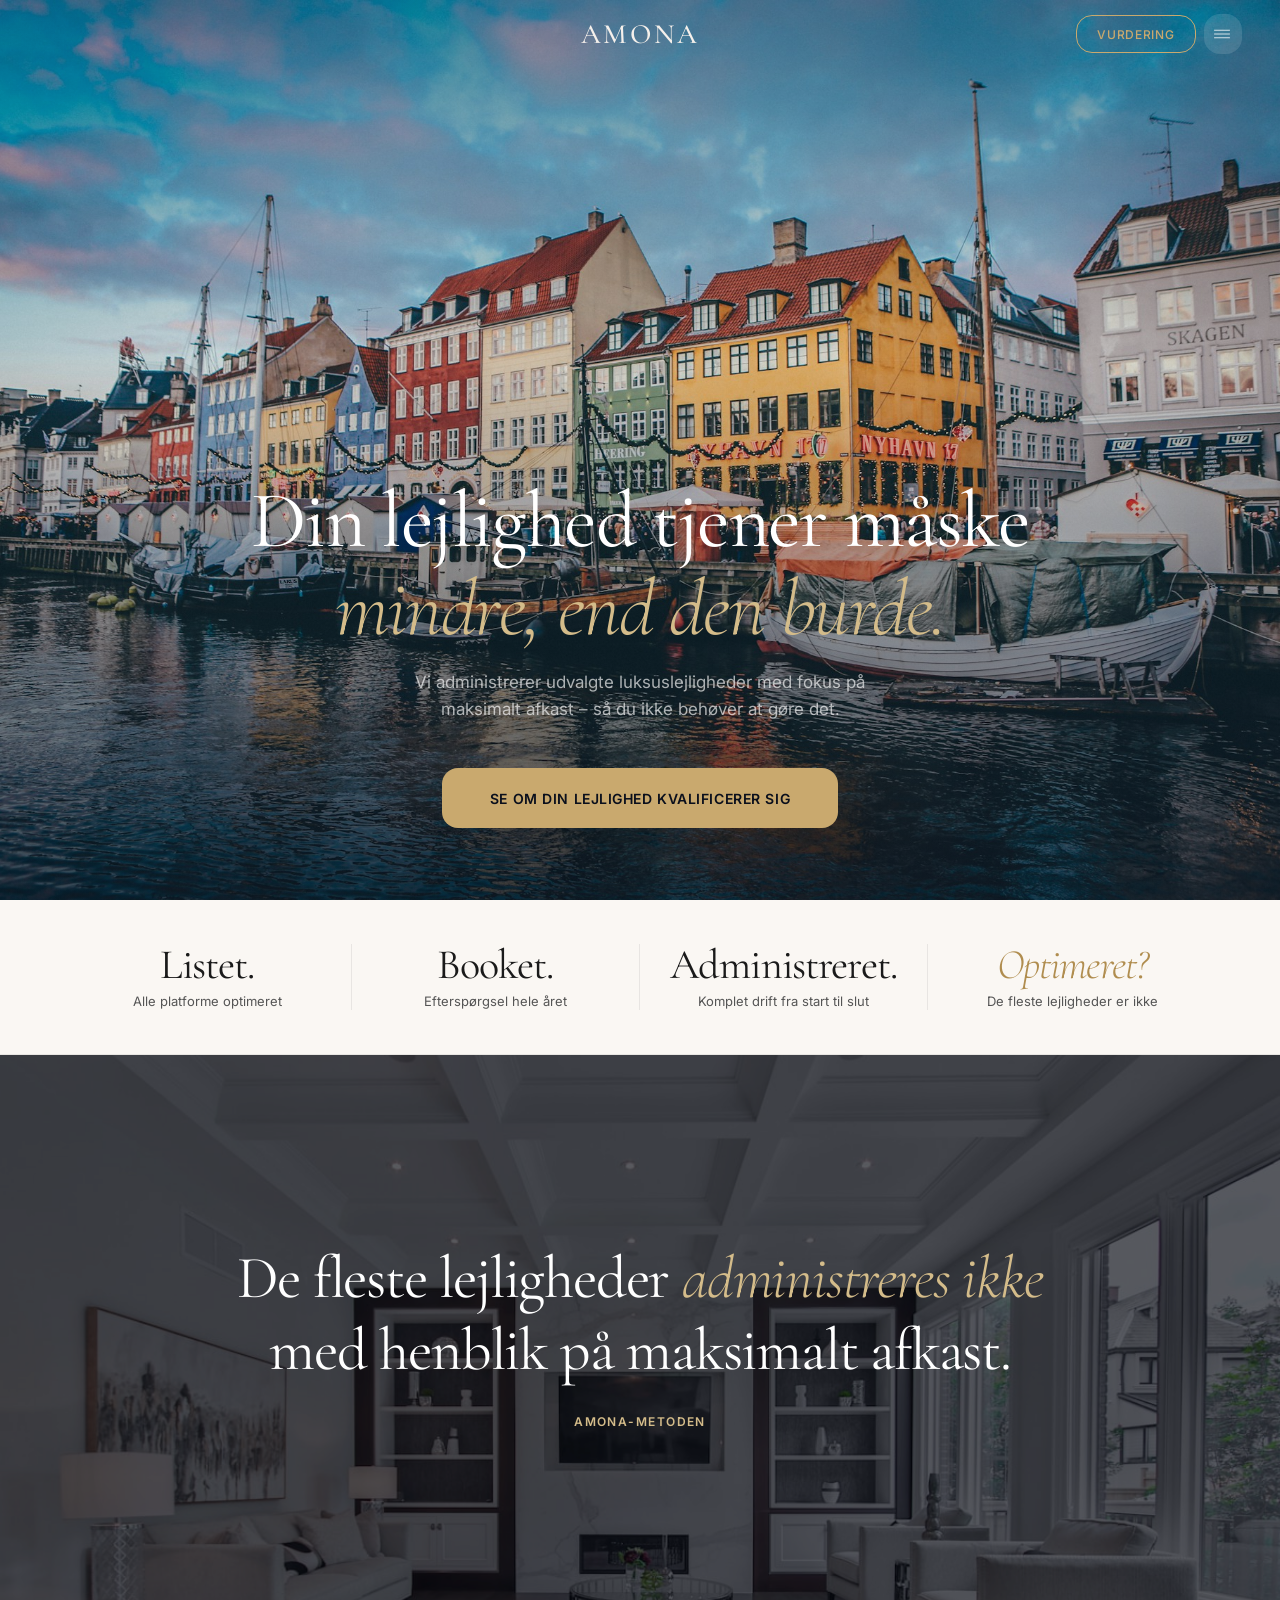
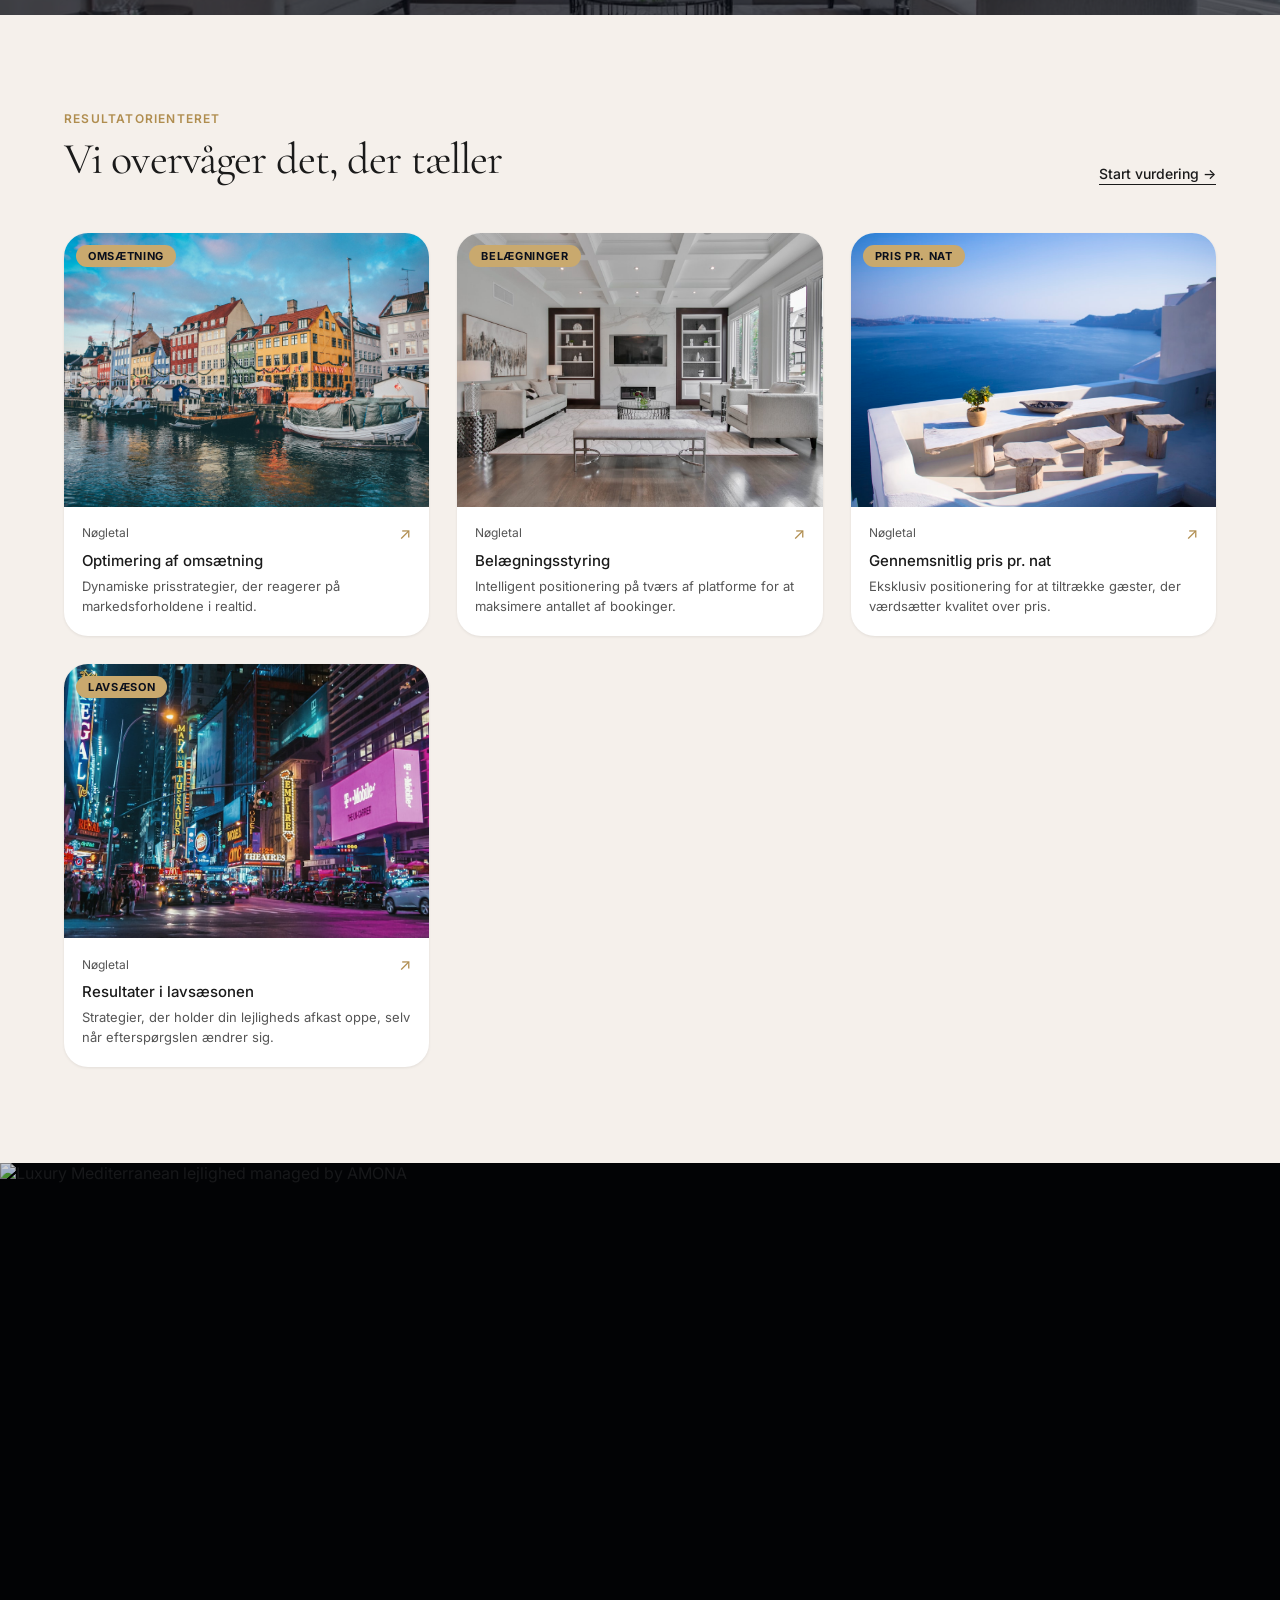
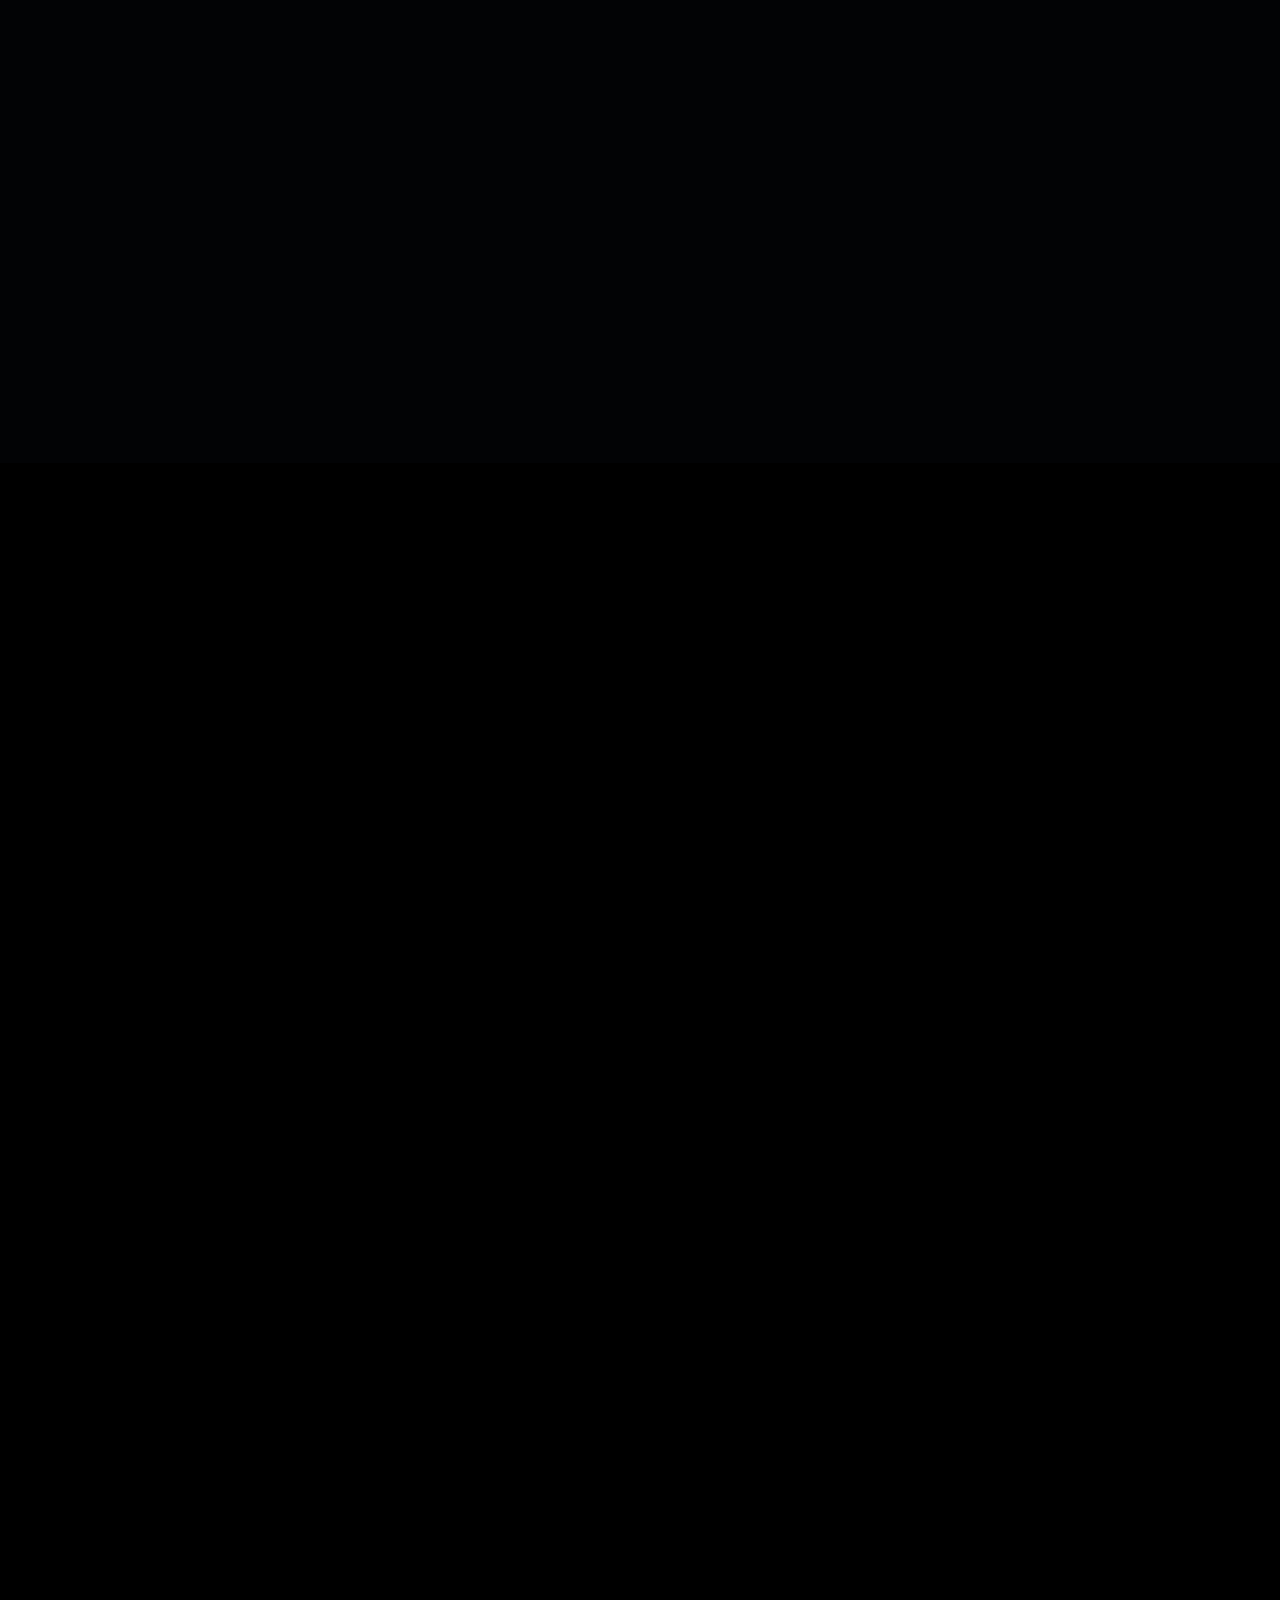
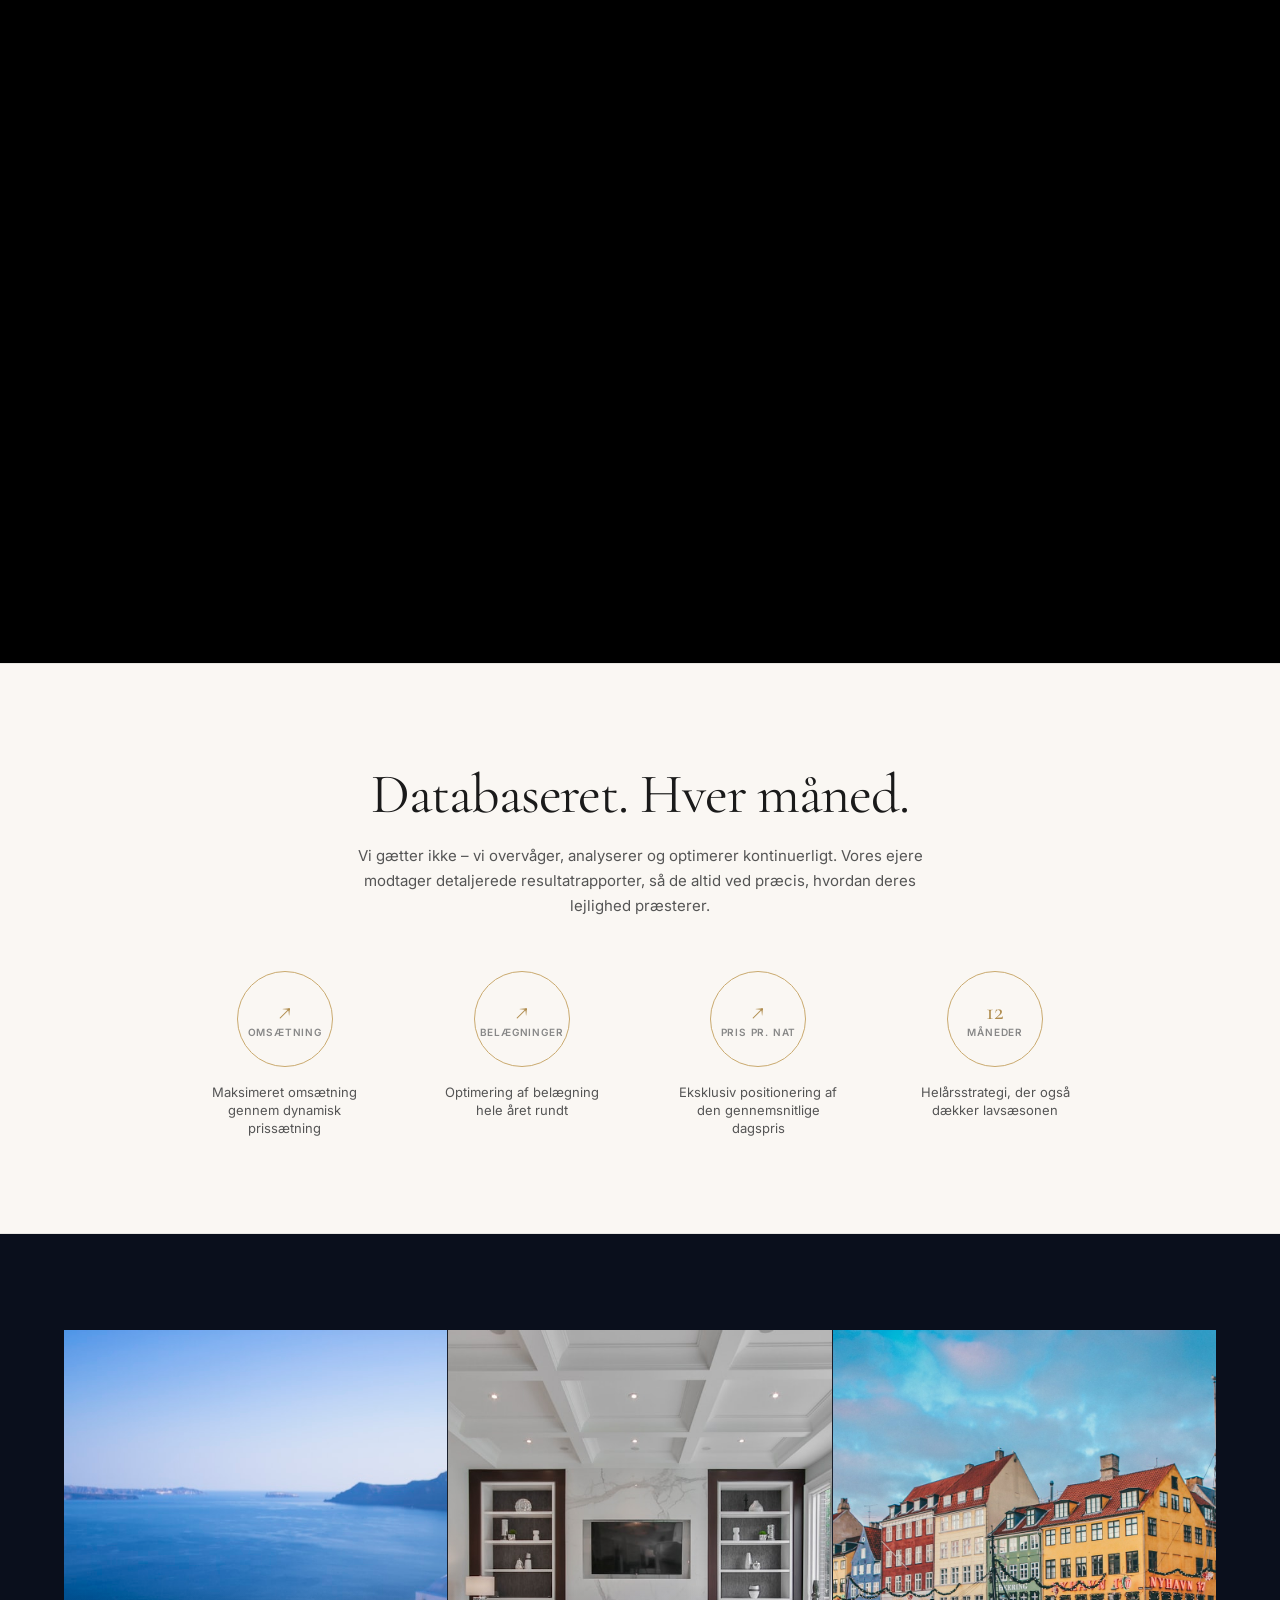
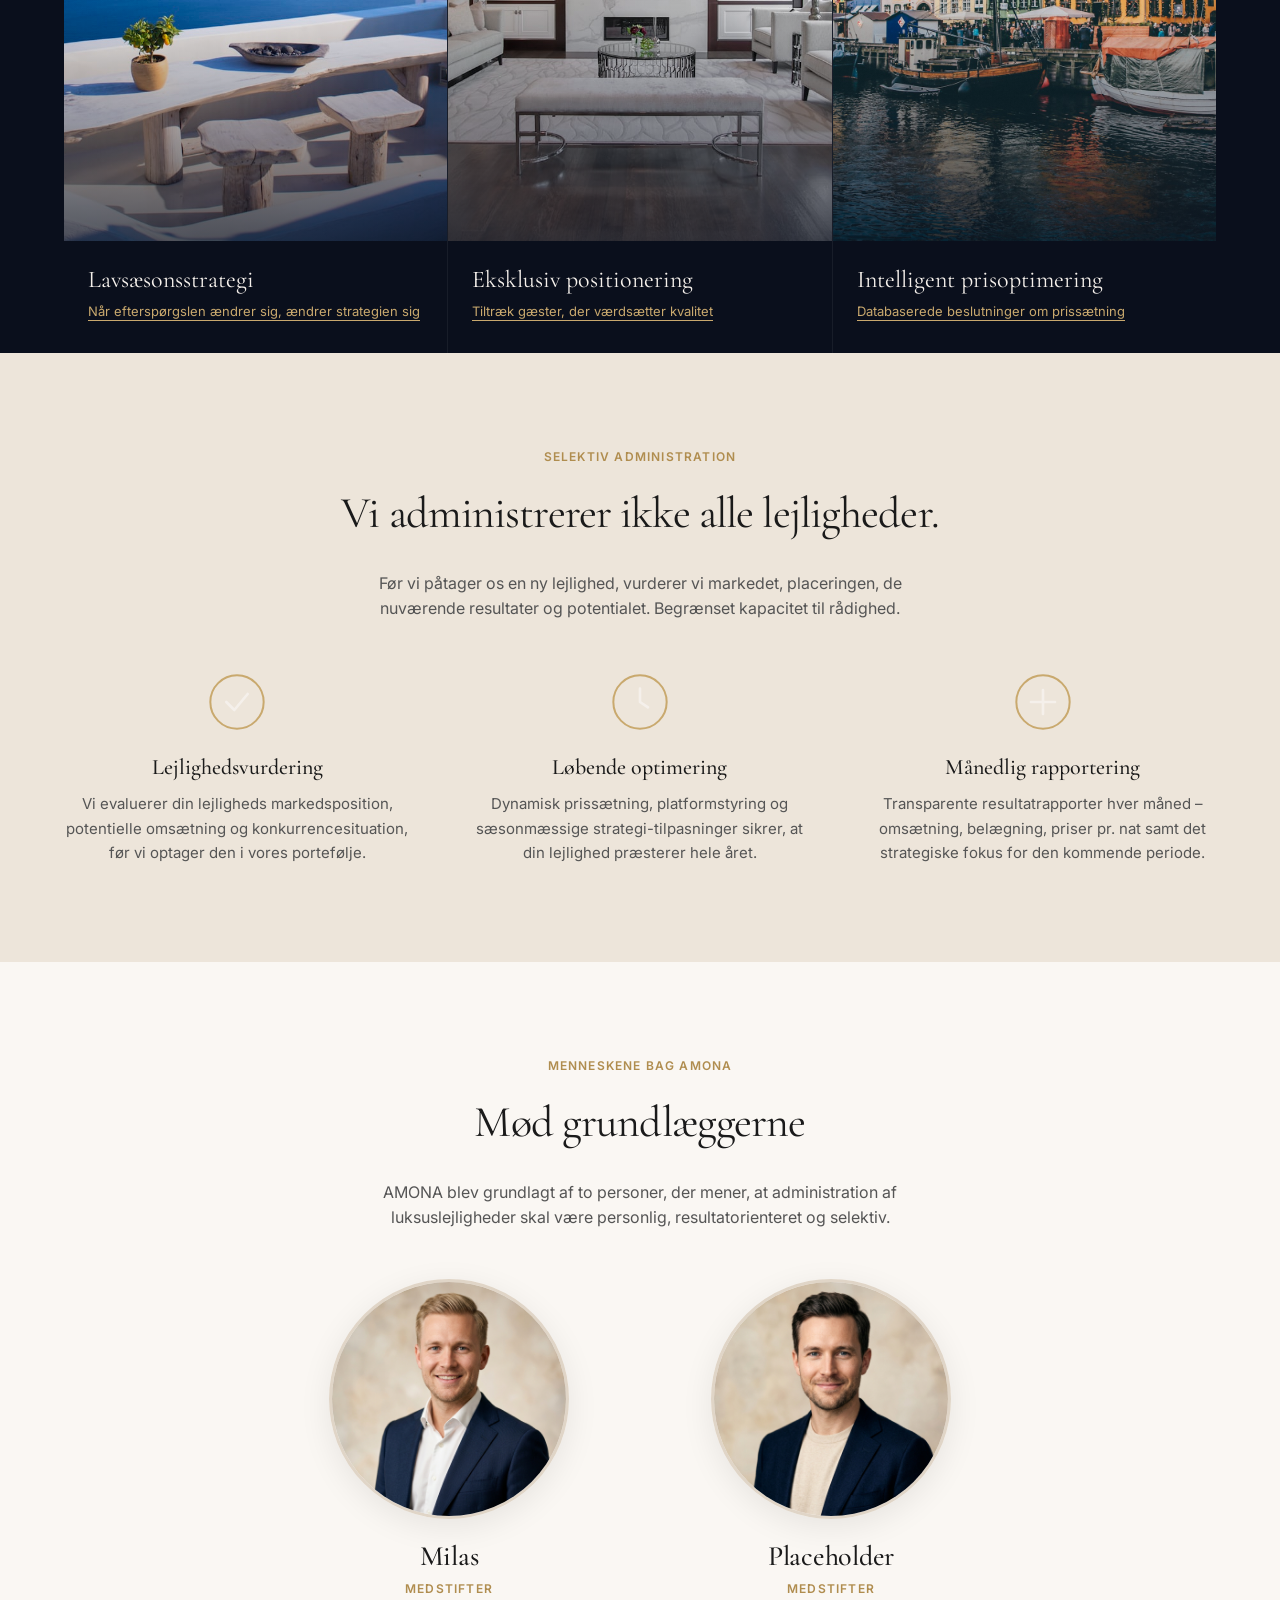
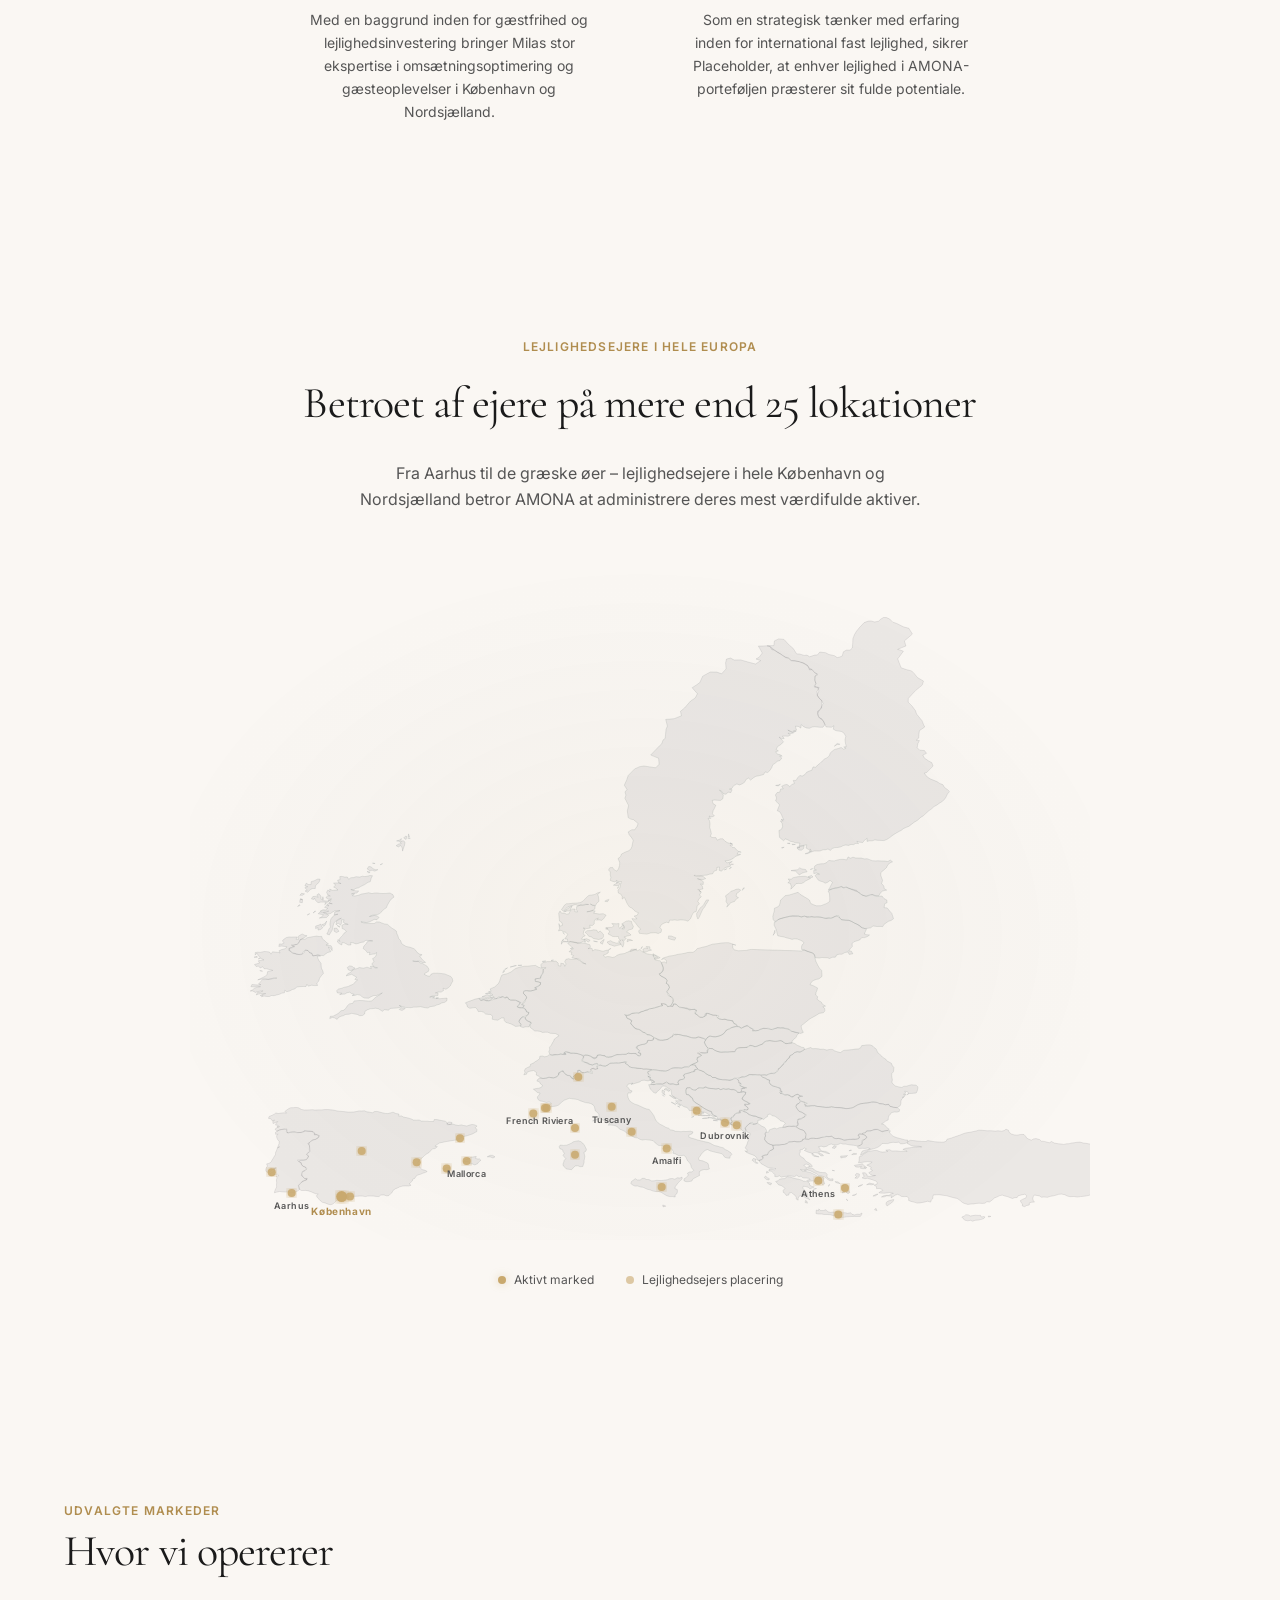
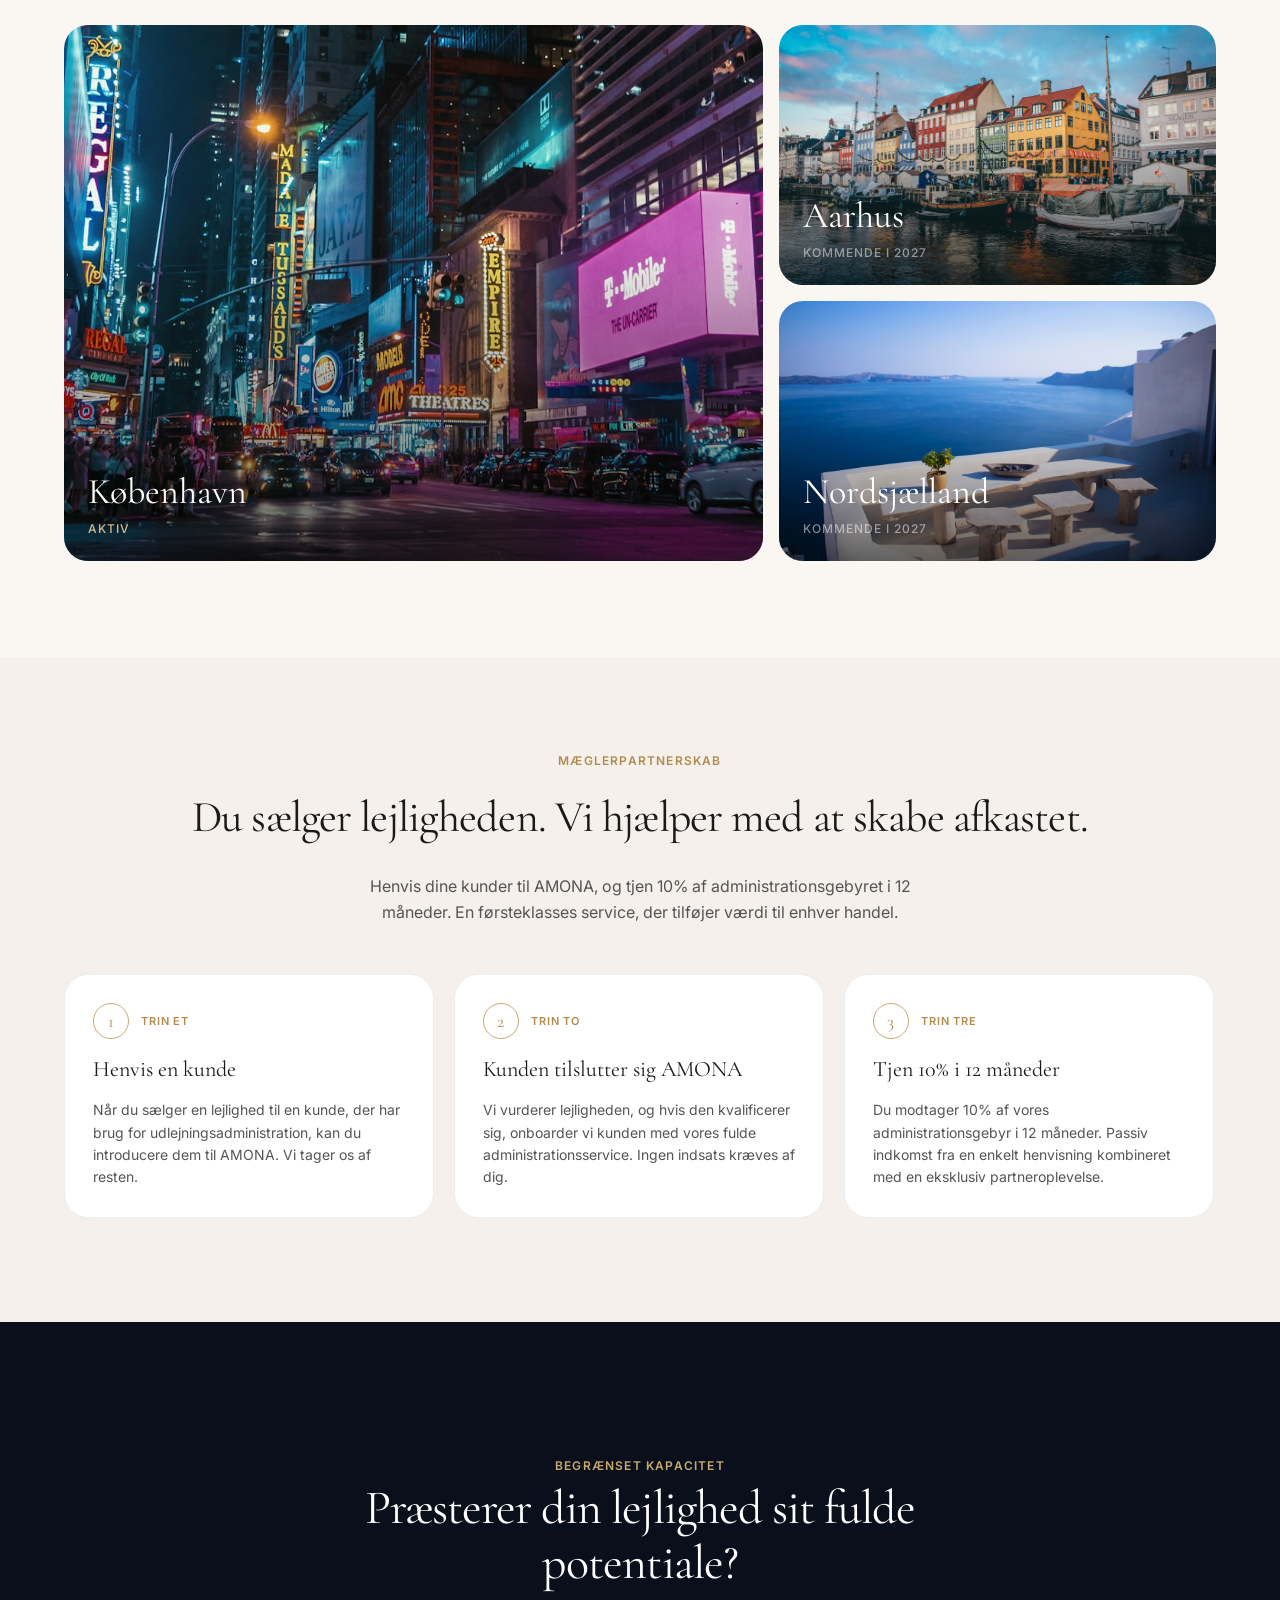
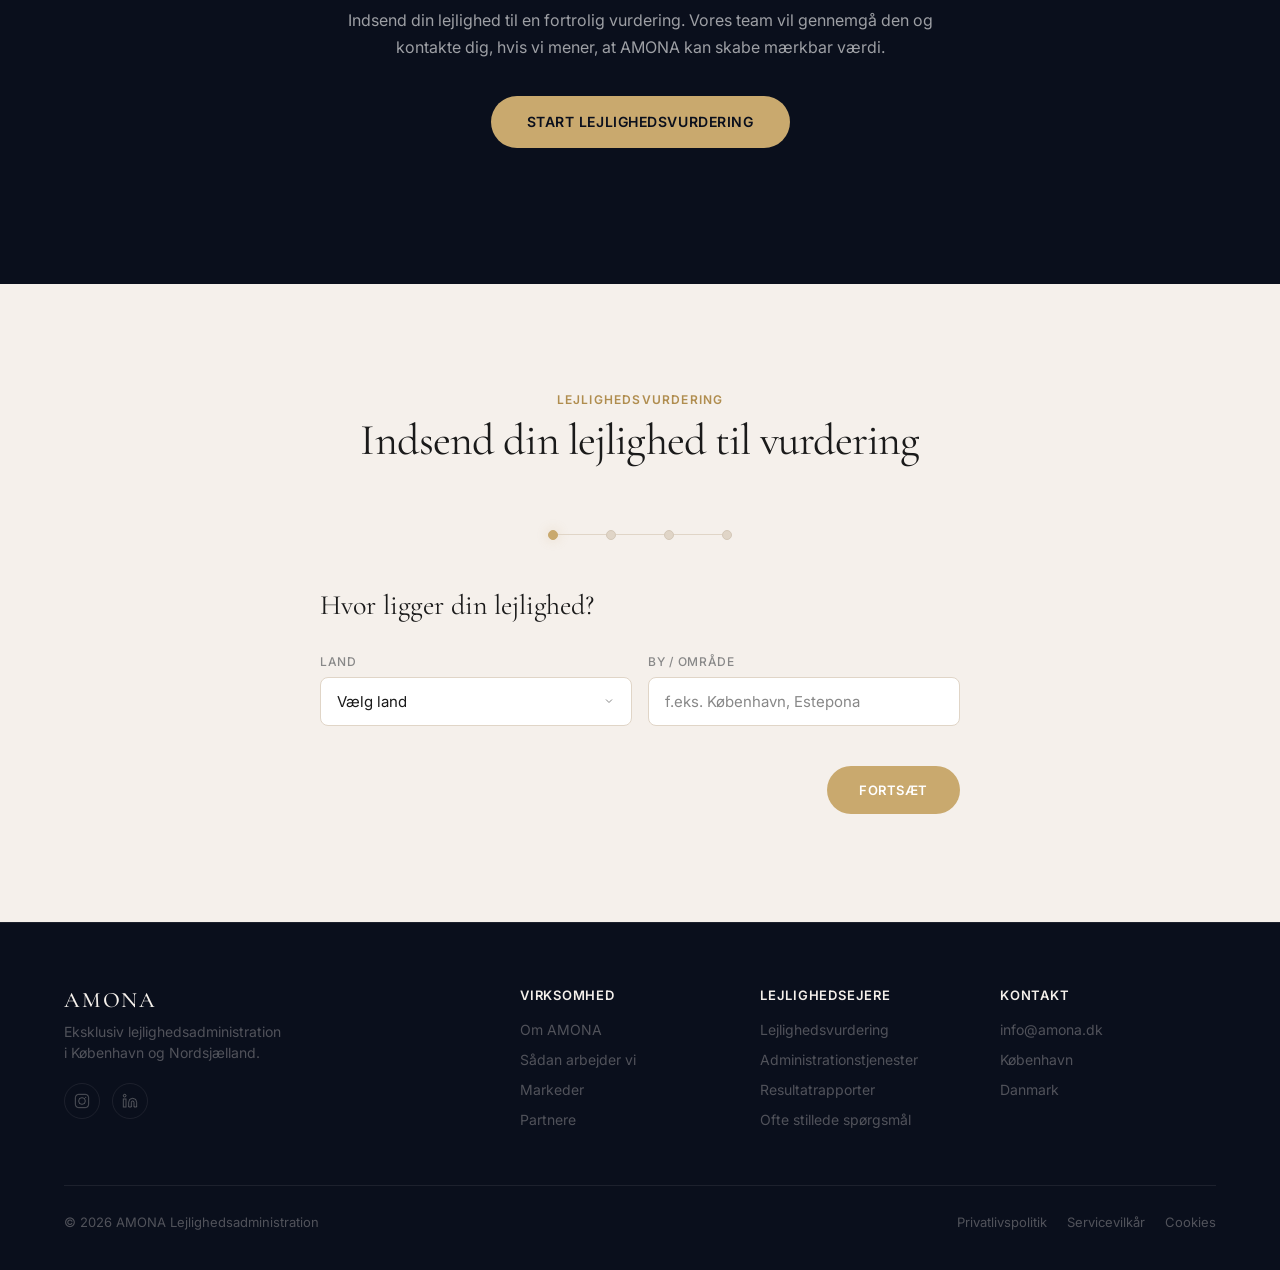
==== commit 9cf07845: "feat: localize copy to Copenhagen and replace images with Copenhagen apartments" ====
--- a/index.html
+++ b/index.html
@@ -3,10 +3,10 @@
 <head>
   <meta charset="UTF-8" />
   <meta name="viewport" content="width=device-width, initial-scale=1.0" />
-  <title>AMONA | Eksklusiv Ejendomsadministration — Costa del Sol</title>
-  <meta name="description" content="AMONA tilbyder selektiv, resultatorienteret ejendomsadministration for luksusejendomme på Costa del Sol." />
-  <meta property="og:title" content="AMONA | Eksklusiv Ejendomsadministration" />
-  <meta property="og:description" content="Din ejendom tjener måske mindre, end den burde. Se om din ejendom kvalificerer sig." />
+  <title>AMONA | Eksklusiv Lejlighedsadministration — København</title>
+  <meta name="description" content="AMONA tilbyder selektiv, resultatorienteret lejlighedsadministration for luksuslejligheder på København." />
+  <meta property="og:title" content="AMONA | Eksklusiv Lejlighedsadministration" />
+  <meta property="og:description" content="Din lejlighed tjener måske mindre, end den burde. Se om din lejlighed kvalificerer sig." />
   <meta property="og:type" content="website" />
   <meta name="theme-color" content="#0a0f1c" />
   <link rel="preconnect" href="https://fonts.googleapis.com" />
@@ -41,7 +41,7 @@
     <a href="#markets">Markeder</a>
     <a href="#partners">Partnere</a>
     <a href="#about">Om os</a>
-    <a href="#assessment">Ejendomsvurdering</a>
+    <a href="#assessment">Lejlighedsvurdering</a>
   </div>
 
   <!-- MAIN -->
@@ -50,19 +50,19 @@
     <!-- ═══ HERO (mirrors Mila's hero exactly) ═════════════ -->
     <section class="hero" aria-label="Hero">
       <div class="hero-image">
-        <img src="assets/images/hero.png" alt="Luxury Mediterranean villa with infinity pool overlooking the Costa del Sol at sunset" loading="eager" fetchpriority="high" />
+        <img src="assets/images/hero.png" alt="Luxury Mediterranean lejlighed with infinity pool overlooking the København at sunset" loading="eager" fetchpriority="high" />
         <div class="hero-overlay"></div>
       </div>
       <div class="hero-content">
         <div class="hero-text">
           <h1 class="hero-title">
-            Din ejendom tjener måske<br />
+            Din lejlighed tjener måske<br />
             <em>mindre, end den burde.</em>
           </h1>
-          <p class="hero-sub">Vi administrerer udvalgte luksusejendomme med fokus på maksimalt afkast – så du ikke behøver at gøre det.</p>
+          <p class="hero-sub">Vi administrerer udvalgte luksuslejligheder med fokus på maksimalt afkast – så du ikke behøver at gøre det.</p>
         </div>
         <div class="cta-bar-wrap">
-          <a href="#assessment" class="btn-hero-cta" id="heroCta">Se om din ejendom kvalificerer sig</a>
+          <a href="#assessment" class="btn-hero-cta" id="heroCta">Se om din lejlighed kvalificerer sig</a>
         </div>
       </div>
     </section>
@@ -85,7 +85,7 @@
           </div>
           <div class="trust-item">
             <span class="trust-word trust-word--gold">Optimeret?</span>
-            <span class="trust-label">De fleste ejendomme er ikke</span>
+            <span class="trust-label">De fleste lejligheder er ikke</span>
           </div>
         </div>
       </div>
@@ -94,11 +94,11 @@
     <!-- ═══ STATEMENT QUOTE (mirrors Mila's press quote) ═══ -->
     <section class="statement-section" aria-label="Statement">
       <div class="statement-inner">
-        <img src="assets/images/interior.png" alt="Premium villa interior with panoramic sea view" loading="lazy" class="statement-bg" />
+        <img src="assets/images/interior.png" alt="Premium lejlighed interior with panoramic sea view" loading="lazy" class="statement-bg" />
         <div class="statement-overlay"></div>
         <div class="statement-content">
           <blockquote class="statement-quote">
-            De fleste ejendomme <em>administreres ikke</em><br />med henblik på maksimalt afkast.
+            De fleste lejligheder <em>administreres ikke</em><br />med henblik på maksimalt afkast.
           </blockquote>
           <span class="statement-source">AMONA-metoden</span>
         </div>
@@ -118,7 +118,7 @@
         <div class="metrics-grid">
           <article class="metric-card">
             <div class="metric-card-visual">
-              <img src="assets/images/hero.png" alt="Luxury villa exterior" loading="lazy" />
+              <img src="assets/images/hero.png" alt="Luxury lejlighed exterior" loading="lazy" />
               <div class="metric-card-badge">Omsætning</div>
             </div>
             <div class="metric-card-body">
@@ -160,7 +160,7 @@
           </article>
           <article class="metric-card">
             <div class="metric-card-visual">
-              <img src="assets/images/coastline.png" alt="Costa del Sol coastline" loading="lazy" />
+              <img src="assets/images/coastline.png" alt="København coastline" loading="lazy" />
               <div class="metric-card-badge">Lavsæson</div>
             </div>
             <div class="metric-card-body">
@@ -169,7 +169,7 @@
                 <span class="metric-card-arrow">↗</span>
               </div>
               <h3 class="metric-card-title">Resultater i lavsæsonen</h3>
-              <p class="metric-card-desc">Strategier, der holder din ejendoms afkast oppe, selv når efterspørgslen ændrer sig.</p>
+              <p class="metric-card-desc">Strategier, der holder din lejligheds afkast oppe, selv når efterspørgslen ændrer sig.</p>
             </div>
           </article>
         </div>
@@ -180,13 +180,13 @@
     <section class="scrollstop" id="scrollstop">
       <div class="scrollstop-sticky">
         <div class="scrollstop-image-wrap">
-          <img src="assets/images/scroll-villa.png" alt="Luxury Mediterranean villa managed by AMONA" class="scrollstop-image" />
+          <img src="assets/images/scroll-lejlighed.png" alt="Luxury Mediterranean lejlighed managed by AMONA" class="scrollstop-image" />
           <div class="scrollstop-overlay"></div>
         </div>
         <!-- Text panels that fade in/out at scroll positions -->
         <div class="scrollstop-text scrollstop-text--1">
           <p class="scrollstop-eyebrow">Hvad vi gør</p>
-          <h2 class="scrollstop-heading">Vi administrerer ikke bare ejendomme.</h2>
+          <h2 class="scrollstop-heading">Vi administrerer ikke bare lejligheder.</h2>
         </div>
         <div class="scrollstop-text scrollstop-text--2">
           <h2 class="scrollstop-heading">Vi beskytter din investering.</h2>
@@ -203,7 +203,7 @@
       <div class="container">
         <div class="trust-awards-inner">
           <h2 class="trust-awards-title">Databaseret. Hver måned.</h2>
-          <p class="trust-awards-subtitle">Vi gætter ikke – vi overvåger, analyserer og optimerer kontinuerligt. Vores ejere modtager detaljerede resultatrapporter, så de altid ved præcis, hvordan deres ejendom præsterer.</p>
+          <p class="trust-awards-subtitle">Vi gætter ikke – vi overvåger, analyserer og optimerer kontinuerligt. Vores ejere modtager detaljerede resultatrapporter, så de altid ved præcis, hvordan deres lejlighed præsterer.</p>
           <div class="trust-awards-badges">
             <div class="badge-item">
               <div class="badge-circle">
@@ -244,7 +244,7 @@
         <div class="editorial-grid">
           <a href="#assessment" class="editorial-card">
             <div class="editorial-img-wrap">
-              <img src="assets/images/lowseason.png" alt="Villa at twilight — low season" loading="lazy" class="editorial-img" />
+              <img src="assets/images/lowseason.png" alt="Lejlighed at twilight — low season" loading="lazy" class="editorial-img" />
               <div class="editorial-img-overlay"></div>
             </div>
             <div class="editorial-body">
@@ -254,7 +254,7 @@
           </a>
           <a href="#assessment" class="editorial-card">
             <div class="editorial-img-wrap">
-              <img src="assets/images/interior.png" alt="Luxury villa interior" loading="lazy" class="editorial-img" />
+              <img src="assets/images/interior.png" alt="Luxury lejlighed interior" loading="lazy" class="editorial-img" />
               <div class="editorial-img-overlay"></div>
             </div>
             <div class="editorial-body">
@@ -281,23 +281,23 @@
       <div class="container">
         <div class="section-header section-header--center">
           <p class="section-eyebrow">Selektiv administration</p>
-          <h2 class="section-title">Vi administrerer ikke alle ejendomme.</h2>
-          <p class="section-subtitle">Før vi påtager os en ny ejendom, vurderer vi markedet, placeringen, de nuværende resultater og potentialet. Begrænset kapacitet til rådighed.</p>
+          <h2 class="section-title">Vi administrerer ikke alle lejligheder.</h2>
+          <p class="section-subtitle">Før vi påtager os en ny lejlighed, vurderer vi markedet, placeringen, de nuværende resultater og potentialet. Begrænset kapacitet til rådighed.</p>
         </div>
         <div class="how-grid">
           <div class="how-item">
             <div class="how-icon">
               <svg viewBox="0 0 48 48" fill="none"><circle cx="24" cy="24" r="20" stroke="#c9a96e" stroke-width="1.5"/><path d="M16 24l6 6 10-12" stroke="#f5f0eb" stroke-width="2" stroke-linecap="round" stroke-linejoin="round"/></svg>
             </div>
-            <h3 class="how-title">Ejendomsvurdering</h3>
-            <p class="how-text">Vi evaluerer din ejendoms markedsposition, potentielle omsætning og konkurrencesituation, før vi optager den i vores portefølje.</p>
+            <h3 class="how-title">Lejlighedsvurdering</h3>
+            <p class="how-text">Vi evaluerer din lejligheds markedsposition, potentielle omsætning og konkurrencesituation, før vi optager den i vores portefølje.</p>
           </div>
           <div class="how-item">
             <div class="how-icon">
               <svg viewBox="0 0 48 48" fill="none"><circle cx="24" cy="24" r="20" stroke="#c9a96e" stroke-width="1.5"/><path d="M24 14v10l6 4" stroke="#f5f0eb" stroke-width="2" stroke-linecap="round" stroke-linejoin="round"/></svg>
             </div>
             <h3 class="how-title">Løbende optimering</h3>
-            <p class="how-text">Dynamisk prissætning, platformstyring og sæsonmæssige strategi-tilpasninger sikrer, at din ejendom præsterer hele året.</p>
+            <p class="how-text">Dynamisk prissætning, platformstyring og sæsonmæssige strategi-tilpasninger sikrer, at din lejlighed præsterer hele året.</p>
           </div>
           <div class="how-item">
             <div class="how-icon">
@@ -316,7 +316,7 @@
         <div class="section-header section-header--center">
           <p class="section-eyebrow">Menneskene bag AMONA</p>
           <h2 class="section-title">Mød grundlæggerne</h2>
-          <p class="section-subtitle">AMONA blev grundlagt af to personer, der mener, at administration af luksusejendomme skal være personlig, resultatorienteret og selektiv.</p>
+          <p class="section-subtitle">AMONA blev grundlagt af to personer, der mener, at administration af luksuslejligheder skal være personlig, resultatorienteret og selektiv.</p>
         </div>
         <div class="founders-grid">
           <div class="founder-card">
@@ -325,7 +325,7 @@
             </div>
             <h3 class="founder-name">Milas</h3>
             <p class="founder-role">Medstifter</p>
-            <p class="founder-bio">Med en baggrund inden for gæstfrihed og ejendomsinvestering bringer Milas stor ekspertise i omsætningsoptimering og gæsteoplevelser i Middelhavsområdet.</p>
+            <p class="founder-bio">Med en baggrund inden for gæstfrihed og lejlighedsinvestering bringer Milas stor ekspertise i omsætningsoptimering og gæsteoplevelser i København og Nordsjælland.</p>
           </div>
           <div class="founder-card">
             <div class="founder-portrait">
@@ -333,7 +333,7 @@
             </div>
             <h3 class="founder-name">Placeholder</h3>
             <p class="founder-role">Medstifter</p>
-            <p class="founder-bio">Som en strategisk tænker med erfaring inden for international fast ejendom, sikrer Placeholder, at enhver ejendom i AMONA-porteføljen præsterer sit fulde potentiale.</p>
+            <p class="founder-bio">Som en strategisk tænker med erfaring inden for international fast lejlighed, sikrer Placeholder, at enhver lejlighed i AMONA-porteføljen præsterer sit fulde potentiale.</p>
           </div>
         </div>
       </div>
@@ -342,9 +342,9 @@
     <section class="section map-section" id="map">
       <div class="container">
         <div class="section-header section-header--center">
-          <p class="section-eyebrow map-eyebrow">Ejendomsejere i hele Europa</p>
+          <p class="section-eyebrow map-eyebrow">Lejlighedsejere i hele Europa</p>
           <h2 class="section-title map-title">Betroet af ejere på mere end 25 lokationer</h2>
-          <p class="section-subtitle map-subtitle">Fra Algarve til de græske øer – ejendomsejere i hele Middelhavsområdet betror AMONA at administrere deres mest værdifulde aktiver.</p>
+          <p class="section-subtitle map-subtitle">Fra Aarhus til de græske øer – lejlighedsejere i hele København og Nordsjælland betror AMONA at administrere deres mest værdifulde aktiver.</p>
         </div>
         <div class="map-container" id="mapContainer">
           <svg viewBox="0 0 900 680" xmlns="http://www.w3.org/2000/svg" class="europe-map">
@@ -377,7 +377,7 @@
             <path id="MKD" class="country" d="M576.1,572.1 L578.7,572.2 L579.3,569.9 L581.7,569.0 L584.6,568.1 L586.9,568.9 L589.2,567.7 L592.0,567.4 L594.6,567.4 L597.0,566.5 L599.9,566.4 L603.9,565.9 L607.4,567.7 L610.3,569.4 L612.8,569.9 L614.4,571.4 L615.7,573.4 L615.6,575.3 L615.8,577.5 L613.8,579.0 L612.3,580.7 L609.8,581.7 L607.0,581.9 L604.4,581.4 L601.7,581.8 L598.9,581.9 L597.2,583.4 L594.8,584.3 L591.8,584.6 L589.1,585.0 L586.4,585.0 L582.8,585.3 L580.3,584.4 L578.1,583.4 L576.2,582.0 L574.7,579.6 L574.8,577.7 L575.6,575.8 L575.0,573.9 L576.1,572.1 Z" data-name="North Macedonia"/>
             <path id="ALB" class="country" d="M576.1,572.1 L575.0,573.9 L575.6,575.8 L574.8,577.7 L574.7,579.6 L576.1,581.5 L578.1,583.4 L580.3,584.4 L582.7,584.9 L583.2,587.0 L583.7,588.8 L581.9,590.2 L579.5,590.8 L578.3,592.5 L577.5,594.7 L575.0,595.1 L572.7,596.1 L573.2,598.1 L571.6,599.6 L569.4,600.5 L566.9,599.8 L566.8,597.7 L564.6,595.7 L562.3,594.7 L560.0,594.0 L556.4,592.3 L554.9,590.7 L557.1,591.8 L557.0,589.8 L555.2,587.9 L556.1,586.1 L557.1,584.1 L557.6,582.0 L558.6,580.1 L556.9,578.4 L558.6,576.8 L560.0,575.1 L560.0,573.1 L557.5,572.3 L556.1,570.6 L555.0,568.5 L556.7,566.2 L558.4,564.7 L560.0,563.0 L562.5,564.1 L565.1,563.9 L567.7,563.4 L569.7,564.7 L572.0,566.3 L574.3,567.2 L575.8,568.9 L576.6,570.8 L576.1,572.1 Z" data-name="Albania"/>
             <path id="TUR" class="country" d="M957.3,582.0 L959.4,583.5 L961.0,585.2 L962.2,587.4 L960.9,589.3 L960.2,591.3 L961.5,593.0 L961.9,594.9 L965.2,595.7 L968.1,595.6 L970.9,595.5 L974.4,596.4 L976.3,597.7 L979.3,599.5 L976.8,599.0 L974.3,599.8 L973.5,601.7 L971.9,603.7 L968.7,603.5 L967.8,605.3 L969.8,606.7 L969.0,608.6 L970.4,610.2 L970.8,612.1 L971.5,613.9 L971.5,615.8 L974.0,616.3 L972.9,618.3 L971.4,620.0 L970.3,621.8 L972.8,622.5 L975.1,623.5 L975.7,625.3 L976.3,627.2 L978.3,628.3 L980.0,629.8 L977.1,630.8 L974.7,631.8 L972.3,632.6 L969.8,632.1 L970.7,630.4 L968.1,629.2 L965.4,629.9 L962.8,630.2 L960.3,630.2 L957.7,629.9 L955.4,629.0 L952.2,628.5 L949.7,628.9 L946.9,628.7 L942.9,630.8 L940.0,631.6 L938.4,629.7 L935.5,629.9 L931.6,631.1 L924.7,632.0 L920.0,632.2 L914.9,631.5 L911.8,631.7 L908.8,632.6 L904.4,633.9 L901.9,634.6 L896.1,636.0 L890.7,636.6 L887.3,637.0 L883.9,636.5 L879.9,636.7 L877.3,636.0 L874.7,634.7 L871.5,634.1 L868.7,634.3 L866.3,635.1 L863.7,635.8 L860.9,636.2 L857.4,637.3 L854.0,637.0 L851.4,637.2 L849.4,635.9 L844.3,635.0 L843.2,636.7 L842.8,638.6 L843.2,640.4 L844.5,642.1 L841.6,642.2 L839.3,642.9 L839.3,645.0 L836.6,645.5 L834.7,646.7 L832.3,645.9 L832.5,643.9 L830.9,642.4 L830.4,640.6 L832.4,639.4 L836.0,637.8 L836.7,635.7 L834.9,634.2 L831.6,634.9 L828.1,635.8 L827.2,637.5 L824.7,637.7 L822.4,638.5 L817.4,636.6 L814.9,636.0 L812.3,635.1 L809.8,635.6 L806.9,637.0 L804.6,637.9 L803.0,639.3 L801.3,640.7 L799.5,642.0 L796.9,641.7 L794.9,643.2 L792.2,643.4 L789.1,643.2 L786.5,643.4 L783.8,643.9 L781.3,644.0 L777.8,644.4 L775.2,643.7 L772.8,642.8 L770.9,641.2 L769.2,639.8 L767.1,638.4 L764.4,637.9 L761.7,637.2 L756.8,635.8 L749.0,634.7 L746.3,634.8 L743.4,634.9 L742.9,636.7 L742.8,638.6 L741.2,640.1 L740.7,642.1 L737.6,641.2 L735.2,641.9 L732.7,642.4 L730.0,642.9 L727.2,643.1 L723.9,642.1 L721.0,641.4 L718.6,640.4 L718.7,638.5 L717.2,636.5 L714.6,636.6 L711.7,636.5 L709.8,635.3 L707.5,634.3 L705.2,635.2 L703.0,636.7 L701.0,637.9 L701.9,636.1 L699.4,636.0 L696.8,635.8 L694.6,636.8 L691.4,637.0 L693.5,635.8 L696.4,635.3 L699.0,635.4 L700.7,634.0 L703.4,633.3 L699.8,632.5 L696.7,632.9 L693.9,633.2 L691.4,633.1 L688.8,632.8 L690.6,631.4 L692.9,630.5 L691.5,629.0 L689.1,628.5 L686.5,628.6 L686.5,626.7 L684.1,625.1 L686.9,624.3 L687.3,622.5 L685.7,621.0 L682.9,620.0 L680.6,619.2 L677.4,618.3 L674.9,618.7 L672.1,617.9 L674.2,616.4 L673.3,614.7 L672.5,612.8 L675.1,612.8 L676.8,614.2 L677.3,616.2 L679.9,616.4 L682.9,615.9 L685.6,615.5 L682.7,615.4 L680.4,614.3 L678.7,612.8 L680.7,611.6 L682.6,610.4 L680.4,609.2 L681.3,607.4 L679.2,606.2 L676.8,605.1 L680.2,603.5 L682.2,602.2 L677.8,601.6 L674.3,602.0 L671.6,602.4 L668.5,602.8 L669.1,600.7 L669.2,598.8 L669.2,596.8 L671.7,595.8 L673.4,594.3 L676.1,592.6 L678.6,591.1 L681.6,590.9 L684.4,590.5 L686.9,590.4 L689.9,591.7 L692.5,592.1 L695.2,591.9 L697.8,591.4 L695.7,590.2 L699.5,589.7 L701.9,591.0 L705.8,590.9 L708.3,591.1 L710.9,591.4 L713.8,591.1 L717.2,591.4 L715.3,590.1 L712.9,589.4 L715.5,588.3 L721.4,587.6 L724.0,587.2 L729.2,586.8 L731.7,586.9 L729.1,586.3 L723.8,586.2 L721.4,585.7 L719.1,584.4 L717.0,583.3 L718.2,581.5 L720.3,580.3 L723.7,580.6 L727.0,581.0 L731.4,581.4 L735.6,581.5 L737.9,580.6 L745.0,581.8 L751.5,582.2 L754.0,582.1 L756.3,581.1 L757.1,579.2 L761.0,578.2 L764.5,576.9 L767.2,576.0 L769.6,575.2 L772.5,574.0 L775.4,573.0 L778.0,572.6 L780.5,572.2 L783.5,571.5 L786.1,571.0 L788.7,570.2 L792.3,570.3 L797.1,570.8 L800.1,570.7 L805.5,571.1 L808.0,570.8 L811.6,571.2 L814.2,570.6 L816.0,569.2 L818.4,570.2 L819.3,572.5 L821.4,574.0 L824.2,574.9 L827.0,575.2 L830.8,574.4 L834.0,574.5 L835.6,576.2 L836.7,578.1 L838.9,579.2 L841.3,580.2 L843.3,579.0 L846.0,578.6 L849.7,579.6 L851.3,581.2 L854.4,581.4 L857.0,582.2 L859.4,582.8 L861.5,581.5 L864.2,583.0 L868.4,583.8 L871.1,584.0 L873.8,584.4 L876.5,583.8 L879.1,583.7 L881.5,583.0 L884.0,582.8 L886.7,582.3 L890.0,582.1 L893.2,583.0 L896.0,583.3 L898.5,583.8 L901.4,584.3 L904.2,583.9 L907.7,582.7 L910.4,582.3 L912.6,581.3 L915.4,580.9 L918.3,579.8 L921.4,578.8 L923.9,577.8 L927.1,577.2 L930.0,577.9 L932.5,576.9 L935.2,577.0 L937.7,577.2 L940.6,577.8 L942.6,576.3 L946.7,575.9 L948.8,577.5 L951.3,578.9 L953.2,580.5 L955.9,580.9 L957.3,582.0 Z M700.3,570.8 L699.5,572.8 L701.2,574.4 L703.0,576.2 L706.4,577.6 L710.0,578.5 L715.1,579.9 L717.8,580.1 L717.6,582.1 L715.7,583.2 L713.1,583.8 L710.4,583.7 L708.8,582.2 L705.5,582.5 L703.0,582.3 L700.5,582.7 L697.7,583.6 L692.1,583.5 L690.4,585.5 L688.1,587.1 L685.7,588.1 L683.4,588.8 L680.9,589.4 L678.5,590.1 L676.7,591.6 L674.5,592.7 L672.7,594.0 L670.5,595.2 L671.2,593.1 L672.3,591.1 L674.9,590.2 L677.8,589.6 L680.3,588.7 L678.0,587.9 L675.1,588.4 L672.6,588.3 L668.6,588.4 L667.2,586.7 L670.2,585.3 L672.3,584.0 L672.3,581.9 L673.3,580.0 L675.7,578.8 L676.8,576.9 L674.4,575.0 L672.1,574.0 L674.6,572.9 L676.5,571.0 L679.1,570.9 L681.7,570.6 L684.1,569.4 L686.7,569.3 L689.6,570.4 L691.8,571.3 L694.8,570.9 L697.4,570.5 L700.3,570.8 Z M667.7,598.0 L667.7,598.0 Z M666.9,593.9 L664.3,594.6 L661.7,594.6 L663.8,593.3 L666.2,593.8 L666.9,593.9 Z M694.3,587.8 L694.3,587.8 Z M694.1,590.2 L694.1,590.2 Z" data-name="Turkey"/>
-            <path id="ESP" class="country" d="M144.3,646.7 L144.3,646.7 Z M184.2,652.9 L184.2,652.9 Z M203.4,552.3 L205.8,553.5 L208.9,554.0 L208.7,556.2 L211.5,555.9 L213.6,557.1 L216.2,557.6 L218.9,558.2 L221.3,559.0 L223.5,560.1 L226.3,560.2 L229.2,560.0 L231.3,561.1 L234.5,561.2 L237.3,561.2 L239.8,561.5 L243.5,561.5 L244.3,559.5 L246.9,559.6 L249.3,560.1 L251.8,560.6 L255.3,561.2 L257.2,562.7 L257.3,564.7 L260.1,564.5 L263.2,564.2 L265.7,565.0 L268.4,565.5 L271.3,564.9 L273.7,565.5 L276.9,566.0 L279.5,565.1 L282.2,564.4 L284.8,564.9 L287.1,566.0 L285.3,567.6 L286.9,569.6 L286.8,571.6 L284.6,572.7 L282.5,573.9 L280.2,574.7 L277.5,575.6 L274.2,576.5 L271.6,577.4 L269.9,578.8 L267.7,579.8 L264.7,580.2 L260.4,580.9 L254.8,581.8 L252.4,582.4 L249.8,582.8 L247.0,584.6 L244.9,586.1 L247.4,586.7 L245.1,588.6 L242.5,588.8 L240.9,590.5 L239.2,592.4 L236.8,593.8 L234.4,595.6 L232.9,597.2 L230.1,599.6 L228.8,601.2 L227.9,603.1 L229.4,605.8 L230.3,608.0 L232.2,609.6 L235.2,610.3 L237.2,611.5 L235.1,612.5 L232.6,613.3 L230.4,614.3 L227.8,615.0 L225.9,616.3 L224.9,618.3 L222.7,619.2 L222.3,621.0 L220.7,622.5 L219.1,623.9 L221.1,625.2 L218.8,626.0 L215.5,625.9 L212.9,626.0 L209.8,626.8 L207.6,627.9 L205.2,628.9 L203.1,630.4 L201.9,632.8 L200.2,634.1 L198.7,635.7 L196.1,635.8 L194.0,634.9 L190.7,635.1 L189.0,636.6 L186.3,636.4 L183.5,636.1 L180.7,636.0 L177.8,636.0 L175.4,636.6 L172.8,636.1 L169.9,636.0 L167.3,636.2 L163.4,636.4 L159.9,636.3 L157.9,638.0 L155.7,638.9 L152.0,638.9 L149.0,639.5 L146.2,640.7 L144.5,642.6 L142.9,644.0 L140.6,644.7 L138.1,644.2 L135.0,642.9 L132.3,642.3 L130.5,640.9 L129.0,639.2 L127.3,637.5 L126.4,635.7 L128.3,634.1 L125.5,633.7 L120.9,631.7 L118.5,630.9 L115.6,630.4 L111.2,630.5 L109.4,629.2 L108.9,627.2 L108.7,625.3 L111.1,623.1 L112.2,621.4 L114.5,620.4 L117.0,619.3 L114.7,618.6 L113.2,617.0 L111.4,615.6 L112.1,613.4 L112.9,611.4 L115.2,610.6 L116.9,608.6 L115.1,607.1 L112.6,606.1 L111.3,604.4 L110.6,602.6 L108.4,601.3 L111.0,600.1 L113.6,600.1 L116.3,599.8 L117.5,598.1 L118.3,596.3 L117.0,594.6 L118.1,592.8 L120.1,591.5 L119.8,589.5 L119.7,587.4 L119.4,585.4 L117.8,583.4 L120.6,581.9 L122.4,580.0 L125.1,579.6 L127.1,578.3 L129.1,576.7 L127.2,574.8 L124.3,574.9 L124.4,572.4 L121.2,571.4 L118.0,571.3 L115.3,571.1 L113.0,572.0 L110.4,572.5 L107.8,572.5 L105.4,572.0 L102.7,572.0 L100.1,572.2 L97.0,572.9 L97.0,570.9 L96.6,568.8 L91.6,569.4 L89.1,570.1 L87.0,571.3 L85.0,569.2 L87.1,567.6 L89.5,566.6 L86.9,567.1 L88.2,565.3 L85.5,565.1 L86.3,563.1 L87.8,561.5 L85.5,562.4 L83.1,563.6 L82.7,561.5 L84.6,560.2 L82.0,560.6 L81.0,558.8 L78.5,558.4 L79.1,556.5 L81.5,555.5 L84.0,554.4 L85.8,553.0 L88.4,553.5 L91.6,553.0 L94.1,552.8 L96.6,553.1 L94.9,551.4 L98.6,548.7 L100.8,547.7 L103.4,547.7 L106.0,547.4 L108.5,547.8 L111.6,549.5 L114.1,550.0 L116.6,550.0 L119.2,549.9 L122.5,549.7 L125.0,550.1 L128.1,549.9 L131.7,549.9 L134.9,549.6 L137.9,549.6 L142.9,550.0 L146.5,550.8 L149.0,551.2 L152.7,551.5 L158.1,552.1 L160.7,552.1 L163.5,552.0 L166.2,551.6 L169.1,550.9 L171.9,551.0 L174.3,550.8 L176.8,551.8 L179.6,552.2 L182.4,552.8 L184.5,551.6 L187.2,551.4 L189.9,552.1 L192.3,552.8 L195.3,553.4 L197.8,553.6 L200.5,552.9 L203.1,552.2 L203.4,552.3 Z M266.4,564.7 L266.4,564.7 Z M-65.6,737.5 L-65.8,739.2 L-68.8,739.2 L-66.7,738.1 L-65.6,737.5 Z M-23.2,735.6 L-22.9,737.4 L-25.4,738.4 L-28.1,738.5 L-30.3,737.0 L-28.8,735.3 L-26.6,734.3 L-23.9,734.4 L-23.2,735.6 Z M-55.2,733.7 L-51.9,734.3 L-53.5,735.6 L-55.7,734.9 L-55.2,733.7 Z M-40.5,734.3 L-42.3,735.5 L-44.9,735.9 L-46.3,734.5 L-47.5,733.1 L-45.7,731.8 L-43.1,731.5 L-40.7,730.7 L-38.6,729.7 L-35.7,729.5 L-37.5,730.9 L-39.4,732.0 L-40.3,733.6 L-40.5,734.3 Z M0.5,727.9 L2.9,728.5 L2.7,730.1 L2.2,731.7 L1.1,733.3 L-2.0,733.7 L-4.5,734.9 L-7.1,735.2 L-4.5,734.0 L-3.2,732.4 L-1.6,730.6 L-0.4,729.0 L0.5,727.9 Z M-62.6,727.0 L-62.6,728.7 L-63.4,730.4 L-65.4,729.2 L-66.7,727.7 L-64.4,726.7 L-62.6,727.0 Z M8.6,722.3 L9.1,724.0 L7.6,725.4 L4.8,725.9 L2.3,726.5 L3.4,724.4 L5.7,723.7 L8.1,723.0 L8.6,722.3 Z M8.6,721.8 L8.6,721.8 Z M221.1,623.9 L221.1,623.9 Z M258.8,612.5 L258.8,612.5 Z M260.1,607.4 L258.5,609.4 L256.2,610.6 L253.6,609.9 L254.9,608.1 L257.5,607.2 L260.1,607.4 Z M289.2,598.7 L290.9,600.3 L288.7,602.0 L287.5,603.7 L284.8,604.9 L282.6,604.0 L279.8,603.8 L279.1,602.0 L276.2,601.9 L273.3,602.0 L274.5,600.3 L277.0,599.1 L279.1,598.1 L282.2,597.1 L286.3,596.4 L285.4,598.4 L288.2,599.1 L289.2,598.7 Z M305.0,596.9 L303.0,598.0 L300.3,596.9 L297.2,596.8 L300.2,595.3 L302.8,595.4 L304.8,596.7 L305.0,596.9 Z M283.1,606.4 L283.1,606.4 Z M161.7,654.7 L161.7,654.7 Z M168.3,654.2 L168.3,654.2 Z M168.3,654.2 L168.3,654.2 Z M192.8,654.6 L192.8,654.6 Z M143.0,645.9 L143.0,645.9 Z" data-name="Spanien"/>
+            <path id="ESP" class="country" d="M144.3,646.7 L144.3,646.7 Z M184.2,652.9 L184.2,652.9 Z M203.4,552.3 L205.8,553.5 L208.9,554.0 L208.7,556.2 L211.5,555.9 L213.6,557.1 L216.2,557.6 L218.9,558.2 L221.3,559.0 L223.5,560.1 L226.3,560.2 L229.2,560.0 L231.3,561.1 L234.5,561.2 L237.3,561.2 L239.8,561.5 L243.5,561.5 L244.3,559.5 L246.9,559.6 L249.3,560.1 L251.8,560.6 L255.3,561.2 L257.2,562.7 L257.3,564.7 L260.1,564.5 L263.2,564.2 L265.7,565.0 L268.4,565.5 L271.3,564.9 L273.7,565.5 L276.9,566.0 L279.5,565.1 L282.2,564.4 L284.8,564.9 L287.1,566.0 L285.3,567.6 L286.9,569.6 L286.8,571.6 L284.6,572.7 L282.5,573.9 L280.2,574.7 L277.5,575.6 L274.2,576.5 L271.6,577.4 L269.9,578.8 L267.7,579.8 L264.7,580.2 L260.4,580.9 L254.8,581.8 L252.4,582.4 L249.8,582.8 L247.0,584.6 L244.9,586.1 L247.4,586.7 L245.1,588.6 L242.5,588.8 L240.9,590.5 L239.2,592.4 L236.8,593.8 L234.4,595.6 L232.9,597.2 L230.1,599.6 L228.8,601.2 L227.9,603.1 L229.4,605.8 L230.3,608.0 L232.2,609.6 L235.2,610.3 L237.2,611.5 L235.1,612.5 L232.6,613.3 L230.4,614.3 L227.8,615.0 L225.9,616.3 L224.9,618.3 L222.7,619.2 L222.3,621.0 L220.7,622.5 L219.1,623.9 L221.1,625.2 L218.8,626.0 L215.5,625.9 L212.9,626.0 L209.8,626.8 L207.6,627.9 L205.2,628.9 L203.1,630.4 L201.9,632.8 L200.2,634.1 L198.7,635.7 L196.1,635.8 L194.0,634.9 L190.7,635.1 L189.0,636.6 L186.3,636.4 L183.5,636.1 L180.7,636.0 L177.8,636.0 L175.4,636.6 L172.8,636.1 L169.9,636.0 L167.3,636.2 L163.4,636.4 L159.9,636.3 L157.9,638.0 L155.7,638.9 L152.0,638.9 L149.0,639.5 L146.2,640.7 L144.5,642.6 L142.9,644.0 L140.6,644.7 L138.1,644.2 L135.0,642.9 L132.3,642.3 L130.5,640.9 L129.0,639.2 L127.3,637.5 L126.4,635.7 L128.3,634.1 L125.5,633.7 L120.9,631.7 L118.5,630.9 L115.6,630.4 L111.2,630.5 L109.4,629.2 L108.9,627.2 L108.7,625.3 L111.1,623.1 L112.2,621.4 L114.5,620.4 L117.0,619.3 L114.7,618.6 L113.2,617.0 L111.4,615.6 L112.1,613.4 L112.9,611.4 L115.2,610.6 L116.9,608.6 L115.1,607.1 L112.6,606.1 L111.3,604.4 L110.6,602.6 L108.4,601.3 L111.0,600.1 L113.6,600.1 L116.3,599.8 L117.5,598.1 L118.3,596.3 L117.0,594.6 L118.1,592.8 L120.1,591.5 L119.8,589.5 L119.7,587.4 L119.4,585.4 L117.8,583.4 L120.6,581.9 L122.4,580.0 L125.1,579.6 L127.1,578.3 L129.1,576.7 L127.2,574.8 L124.3,574.9 L124.4,572.4 L121.2,571.4 L118.0,571.3 L115.3,571.1 L113.0,572.0 L110.4,572.5 L107.8,572.5 L105.4,572.0 L102.7,572.0 L100.1,572.2 L97.0,572.9 L97.0,570.9 L96.6,568.8 L91.6,569.4 L89.1,570.1 L87.0,571.3 L85.0,569.2 L87.1,567.6 L89.5,566.6 L86.9,567.1 L88.2,565.3 L85.5,565.1 L86.3,563.1 L87.8,561.5 L85.5,562.4 L83.1,563.6 L82.7,561.5 L84.6,560.2 L82.0,560.6 L81.0,558.8 L78.5,558.4 L79.1,556.5 L81.5,555.5 L84.0,554.4 L85.8,553.0 L88.4,553.5 L91.6,553.0 L94.1,552.8 L96.6,553.1 L94.9,551.4 L98.6,548.7 L100.8,547.7 L103.4,547.7 L106.0,547.4 L108.5,547.8 L111.6,549.5 L114.1,550.0 L116.6,550.0 L119.2,549.9 L122.5,549.7 L125.0,550.1 L128.1,549.9 L131.7,549.9 L134.9,549.6 L137.9,549.6 L142.9,550.0 L146.5,550.8 L149.0,551.2 L152.7,551.5 L158.1,552.1 L160.7,552.1 L163.5,552.0 L166.2,551.6 L169.1,550.9 L171.9,551.0 L174.3,550.8 L176.8,551.8 L179.6,552.2 L182.4,552.8 L184.5,551.6 L187.2,551.4 L189.9,552.1 L192.3,552.8 L195.3,553.4 L197.8,553.6 L200.5,552.9 L203.1,552.2 L203.4,552.3 Z M266.4,564.7 L266.4,564.7 Z M-65.6,737.5 L-65.8,739.2 L-68.8,739.2 L-66.7,738.1 L-65.6,737.5 Z M-23.2,735.6 L-22.9,737.4 L-25.4,738.4 L-28.1,738.5 L-30.3,737.0 L-28.8,735.3 L-26.6,734.3 L-23.9,734.4 L-23.2,735.6 Z M-55.2,733.7 L-51.9,734.3 L-53.5,735.6 L-55.7,734.9 L-55.2,733.7 Z M-40.5,734.3 L-42.3,735.5 L-44.9,735.9 L-46.3,734.5 L-47.5,733.1 L-45.7,731.8 L-43.1,731.5 L-40.7,730.7 L-38.6,729.7 L-35.7,729.5 L-37.5,730.9 L-39.4,732.0 L-40.3,733.6 L-40.5,734.3 Z M0.5,727.9 L2.9,728.5 L2.7,730.1 L2.2,731.7 L1.1,733.3 L-2.0,733.7 L-4.5,734.9 L-7.1,735.2 L-4.5,734.0 L-3.2,732.4 L-1.6,730.6 L-0.4,729.0 L0.5,727.9 Z M-62.6,727.0 L-62.6,728.7 L-63.4,730.4 L-65.4,729.2 L-66.7,727.7 L-64.4,726.7 L-62.6,727.0 Z M8.6,722.3 L9.1,724.0 L7.6,725.4 L4.8,725.9 L2.3,726.5 L3.4,724.4 L5.7,723.7 L8.1,723.0 L8.6,722.3 Z M8.6,721.8 L8.6,721.8 Z M221.1,623.9 L221.1,623.9 Z M258.8,612.5 L258.8,612.5 Z M260.1,607.4 L258.5,609.4 L256.2,610.6 L253.6,609.9 L254.9,608.1 L257.5,607.2 L260.1,607.4 Z M289.2,598.7 L290.9,600.3 L288.7,602.0 L287.5,603.7 L284.8,604.9 L282.6,604.0 L279.8,603.8 L279.1,602.0 L276.2,601.9 L273.3,602.0 L274.5,600.3 L277.0,599.1 L279.1,598.1 L282.2,597.1 L286.3,596.4 L285.4,598.4 L288.2,599.1 L289.2,598.7 Z M305.0,596.9 L303.0,598.0 L300.3,596.9 L297.2,596.8 L300.2,595.3 L302.8,595.4 L304.8,596.7 L305.0,596.9 Z M283.1,606.4 L283.1,606.4 Z M161.7,654.7 L161.7,654.7 Z M168.3,654.2 L168.3,654.2 Z M168.3,654.2 L168.3,654.2 Z M192.8,654.6 L192.8,654.6 Z M143.0,645.9 L143.0,645.9 Z" data-name="Danmark"/>
             <path id="DNK" class="country" d="M377.7,381.8 L377.4,379.1 L374.7,378.9 L376.2,376.8 L377.7,374.5 L375.9,372.3 L373.4,371.8 L371.1,370.2 L368.5,370.9 L369.5,368.4 L368.9,363.6 L369.8,366.2 L372.5,365.3 L372.0,362.7 L369.5,361.1 L368.7,353.4 L370.0,350.9 L371.5,353.2 L374.3,353.1 L376.6,354.2 L379.1,353.8 L380.1,350.9 L382.6,349.0 L385.1,349.1 L384.8,351.7 L387.5,352.0 L386.5,349.5 L386.7,346.6 L390.6,345.1 L393.1,345.6 L396.0,344.5 L398.6,344.5 L395.9,344.2 L393.0,344.7 L387.8,345.5 L385.2,344.5 L382.7,345.4 L380.2,346.1 L377.7,346.9 L375.8,348.8 L374.0,350.8 L376.4,351.5 L373.6,351.3 L371.5,349.7 L374.2,345.5 L376.4,343.7 L379.0,343.7 L381.9,343.3 L387.2,343.0 L390.2,342.6 L392.9,341.2 L396.5,337.4 L398.8,335.4 L401.8,335.0 L404.7,334.5 L407.9,332.7 L410.4,332.2 L407.7,334.3 L408.5,336.9 L409.0,341.3 L406.9,343.0 L405.6,345.5 L402.6,345.1 L400.3,344.0 L402.6,345.3 L405.2,345.9 L404.8,349.1 L402.4,350.4 L399.8,351.2 L396.8,351.8 L400.0,351.5 L402.5,350.6 L405.2,350.9 L403.7,353.3 L406.6,353.6 L409.2,354.1 L413.2,353.7 L416.1,355.2 L413.7,358.5 L411.8,360.4 L409.2,359.9 L406.5,360.0 L408.4,358.2 L405.6,359.0 L404.3,361.3 L404.2,363.9 L402.3,365.5 L399.7,365.2 L400.3,368.0 L397.0,368.6 L393.1,368.0 L395.3,369.0 L393.7,371.2 L393.3,373.8 L395.2,375.8 L392.8,376.8 L391.6,379.2 L394.4,379.8 L395.6,382.1 L393.1,381.2 L390.9,382.6 L387.4,383.3 L383.0,382.0 L380.4,381.6 L377.7,381.8 Z M430.8,384.5 L426.8,385.6 L424.2,386.2 L421.6,385.2 L419.0,384.4 L417.1,382.0 L420.5,380.7 L422.8,382.0 L426.6,383.2 L429.3,382.7 L430.8,384.5 Z M407.5,381.7 L403.5,381.0 L406.1,381.8 L407.5,381.7 Z M440.3,379.5 L442.6,380.5 L439.7,380.6 L437.1,381.8 L437.5,379.3 L440.3,379.5 Z M400.2,380.4 L398.2,382.0 L396.1,380.4 L393.8,379.2 L396.6,378.7 L399.3,379.8 L400.2,380.4 Z M414.2,379.3 L412.4,384.2 L410.0,382.7 L412.0,380.9 L414.2,379.3 Z M485.9,377.8 L484.5,380.2 L481.0,379.4 L478.3,378.5 L478.6,375.9 L481.5,376.1 L484.7,377.4 L485.9,377.8 Z M374.6,374.2 L372.7,372.4 L374.6,374.2 Z M411.1,378.9 L408.6,379.5 L406.0,379.0 L403.4,378.4 L401.3,376.9 L398.7,376.2 L397.2,374.1 L395.1,372.2 L397.1,370.7 L400.7,370.6 L403.5,369.8 L406.8,370.2 L407.9,372.5 L410.2,371.1 L413.3,374.0 L413.5,376.7 L412.0,378.9 L411.1,378.9 Z M443.6,368.4 L443.6,368.4 Z M409.3,365.3 L409.3,365.3 Z M434.0,381.8 L433.7,384.4 L432.8,387.2 L431.4,385.1 L430.0,382.9 L428.5,380.9 L431.0,380.6 L428.9,379.0 L428.3,376.5 L425.4,376.6 L422.8,376.5 L420.6,375.2 L418.1,374.0 L419.6,371.7 L418.1,369.4 L415.5,368.8 L418.1,368.8 L415.7,367.7 L418.8,367.4 L421.7,367.4 L424.1,365.7 L421.7,363.6 L426.4,363.8 L429.1,363.6 L428.6,366.3 L429.8,368.5 L431.2,366.4 L433.1,364.6 L434.2,367.5 L431.8,368.8 L434.3,368.9 L434.2,365.8 L431.6,364.0 L436.1,361.2 L438.8,360.8 L441.4,361.3 L442.1,364.0 L443.4,366.5 L442.4,369.0 L438.9,369.9 L436.6,371.8 L439.2,373.2 L441.1,375.1 L436.4,376.2 L433.9,377.0 L436.3,378.2 L434.3,380.5 L431.8,379.8 L433.7,381.7 L434.0,381.8 Z M425.2,350.9 L425.2,350.9 Z M380.4,350.1 L378.1,351.1 L375.4,350.2 L377.8,348.6 L379.9,347.1 L382.1,346.0 L380.9,348.7 L380.4,350.1 Z M419.0,339.6 L417.4,341.8 L414.8,341.2 L417.1,339.9 L419.0,339.6 Z" data-name="Denmark"/>
             <path id="ROU" class="country" d="M614.6,489.4 L617.7,488.5 L620.5,487.5 L622.7,488.7 L625.2,488.6 L628.1,488.8 L630.8,489.3 L633.5,489.2 L636.8,490.1 L639.8,489.4 L642.4,489.4 L644.7,490.9 L647.0,491.7 L650.3,492.6 L653.6,490.4 L662.5,489.6 L665.0,489.1 L668.4,488.9 L670.7,487.7 L671.7,485.6 L674.4,485.3 L677.0,484.9 L680.1,484.9 L682.5,485.8 L684.0,487.5 L686.1,488.9 L687.0,490.9 L688.0,493.0 L690.0,494.5 L691.7,496.1 L693.3,497.8 L695.6,499.0 L696.8,500.8 L699.0,502.0 L701.4,503.3 L702.3,505.6 L703.9,507.6 L703.7,509.9 L703.4,511.9 L701.8,513.6 L701.7,515.7 L702.0,517.9 L702.4,520.0 L701.8,522.1 L702.9,524.0 L705.2,525.9 L708.2,526.8 L711.8,527.5 L713.9,526.2 L716.4,526.2 L718.8,525.5 L721.4,524.8 L726.2,525.2 L727.9,526.9 L727.7,529.0 L727.2,531.0 L726.2,533.0 L721.9,533.4 L719.3,533.5 L716.7,534.8 L718.7,533.5 L717.4,531.6 L714.7,531.2 L715.7,533.1 L713.5,534.3 L716.1,534.7 L713.9,535.7 L712.4,537.6 L714.6,536.4 L711.8,539.0 L710.9,541.0 L710.9,543.4 L710.2,545.7 L707.2,547.7 L703.7,547.3 L700.2,546.4 L698.9,544.6 L695.4,544.8 L692.9,543.9 L689.7,543.9 L687.8,542.6 L685.0,542.2 L681.4,542.0 L678.5,542.7 L673.6,543.3 L670.5,543.8 L668.0,544.5 L665.6,545.9 L663.4,547.3 L660.9,548.0 L658.1,548.5 L655.4,548.5 L651.4,547.9 L645.9,547.6 L641.7,546.8 L638.9,547.3 L636.0,547.4 L630.0,546.6 L627.3,546.4 L624.7,545.7 L622.1,545.6 L619.4,546.0 L615.3,546.3 L614.8,544.2 L617.3,543.3 L611.5,541.1 L609.2,539.4 L608.0,537.5 L610.4,536.5 L608.1,534.4 L605.3,534.9 L603.1,537.2 L600.8,536.5 L597.9,534.7 L595.1,535.0 L593.0,533.6 L590.2,533.5 L592.3,532.1 L589.8,531.0 L591.0,529.2 L588.3,527.6 L585.9,526.6 L583.0,526.1 L580.5,524.4 L579.3,522.5 L579.8,520.4 L577.4,519.7 L575.6,518.2 L572.8,517.3 L570.7,515.4 L574.1,514.8 L576.7,515.1 L579.1,514.2 L581.4,513.3 L583.9,513.7 L586.1,512.4 L588.0,511.1 L588.3,508.7 L590.4,507.6 L591.7,505.6 L594.0,503.8 L595.7,501.6 L597.1,499.7 L598.7,497.9 L599.8,495.9 L602.5,494.6 L604.4,492.7 L607.1,491.7 L610.0,492.1 L612.4,491.1 L614.4,489.6 L614.6,489.4 Z" data-name="Romania"/>
             <path id="HUN" class="country" d="M614.6,489.4 L612.5,490.6 L610.0,492.1 L607.1,491.7 L604.6,492.6 L602.8,494.2 L600.1,495.5 L599.7,497.7 L597.4,499.3 L596.2,501.3 L593.9,502.6 L593.2,504.7 L591.4,506.2 L589.9,508.1 L588.0,509.5 L586.6,511.3 L585.0,513.0 L582.1,513.3 L579.0,513.6 L576.8,515.1 L574.1,514.8 L571.4,514.9 L568.8,514.9 L565.5,514.6 L562.9,515.0 L559.8,514.6 L557.7,515.7 L555.1,516.5 L552.5,517.1 L549.7,517.6 L547.1,518.2 L544.6,518.1 L542.2,519.8 L539.7,520.4 L537.2,519.9 L532.9,519.8 L530.2,519.4 L527.6,519.0 L525.2,517.5 L522.4,517.5 L520.8,515.8 L518.4,515.1 L516.2,513.9 L514.5,512.3 L511.9,511.1 L509.4,510.2 L507.2,508.4 L505.6,506.8 L504.5,504.8 L501.6,504.8 L503.7,503.7 L506.1,502.8 L508.0,501.4 L507.0,499.4 L507.2,497.3 L509.8,496.8 L511.5,495.2 L508.5,493.7 L511.5,492.5 L514.2,492.7 L517.6,492.9 L516.8,490.8 L519.1,488.5 L522.3,488.6 L524.5,490.2 L527.0,491.1 L530.4,492.2 L535.2,492.0 L537.9,492.1 L542.5,491.6 L545.3,491.7 L545.9,489.3 L548.9,487.8 L551.6,487.6 L554.9,487.4 L558.0,487.0 L560.4,485.3 L562.9,485.9 L565.5,486.7 L568.0,485.8 L570.3,484.8 L572.8,483.8 L574.4,481.9 L579.7,480.4 L582.4,481.1 L585.2,481.5 L587.7,481.3 L590.4,480.5 L592.9,481.4 L594.6,483.2 L597.4,483.5 L600.0,483.1 L602.6,482.8 L605.0,483.6 L607.0,485.2 L609.3,486.1 L611.6,487.2 L614.1,487.7 L614.6,489.4 Z" data-name="Hungary"/>
@@ -402,13 +402,13 @@
             <path id="MLT" class="country" d="M475.8,646.2 L473.0,646.8 L472.7,645.0 L475.1,645.8 L475.8,646.2 Z M470.9,644.0 L470.9,644.0 Z" data-name="Malta"/>
 
             <!-- Pin markers -->
-            <!-- Algarve -->
+            <!-- Aarhus -->
             <circle cx="101.7" cy="632.9" r="4" class="map-pin" style="animation-delay:0.4s"/>
             <circle cx="101.7" cy="632.9" r="8" fill="none" stroke="#c9a96e" stroke-width=".8" class="map-pin-pulse" style="animation-delay:0.4s"/>
             <!-- Lisbon -->
             <circle cx="81.7" cy="612.2" r="4" class="map-pin" style="animation-delay:1.8s"/>
             <circle cx="81.7" cy="612.2" r="8" fill="none" stroke="#c9a96e" stroke-width=".8" class="map-pin-pulse" style="animation-delay:1.8s"/>
-            <!-- Costa del Sol -->
+            <!-- København -->
             <circle cx="151.7" cy="636.6" r="5.5" class="map-pin map-pin--primary" style="animation-delay:0.9s"/>
             <circle cx="151.7" cy="636.6" r="10" fill="none" stroke="#c9a96e" stroke-width=".8" class="map-pin-pulse" style="animation-delay:0.9s"/>
             <!-- Málaga -->
@@ -479,8 +479,8 @@
             <circle cx="648.3" cy="654.4" r="8" fill="none" stroke="#c9a96e" stroke-width=".8" class="map-pin-pulse" style="animation-delay:1.9s"/>
 
             <!-- Labels -->
-            <text x="151.7" y="654.6" class="map-label map-label--primary">Costa del Sol</text>
-            <text x="101.7" y="648.9" class="map-label">Algarve</text>
+            <text x="151.7" y="654.6" class="map-label map-label--primary">København</text>
+            <text x="101.7" y="648.9" class="map-label">Aarhus</text>
             <text x="350.0" y="564.1" class="map-label">French Riviera</text>
             <text x="421.7" y="562.8" class="map-label">Tuscany</text>
             <text x="476.7" y="604.4" class="map-label">Amalfi</text>
@@ -496,7 +496,7 @@
           </div>
           <div class="map-legend-item">
             <span class="map-legend-dot"></span>
-            <span>Ejendomsejers placering</span>
+            <span>Lejlighedsejers placering</span>
           </div>
         </div>
       </div>
@@ -514,11 +514,11 @@
         <div class="destinations-grid">
           <a href="#" class="dest-card dest-card--large">
             <div class="dest-img-wrap">
-              <img src="assets/images/coastline.png" alt="Costa del Sol coastline aerial view" loading="lazy" class="dest-img" />
+              <img src="assets/images/coastline.png" alt="København coastline aerial view" loading="lazy" class="dest-img" />
               <div class="dest-overlay"></div>
             </div>
             <div class="dest-info">
-              <h3 class="dest-name">Costa del Sol</h3>
+              <h3 class="dest-name">København</h3>
               <span class="dest-status dest-status--active">Aktiv</span>
             </div>
           </a>
@@ -528,7 +528,7 @@
               <div class="dest-overlay"></div>
             </div>
             <div class="dest-info">
-              <h3 class="dest-name">Algarve</h3>
+              <h3 class="dest-name">Aarhus</h3>
               <span class="dest-status dest-status--soon">Kommende i 2027</span>
             </div>
           </a>
@@ -538,7 +538,7 @@
               <div class="dest-overlay"></div>
             </div>
             <div class="dest-info">
-              <h3 class="dest-name">Balearic Islands</h3>
+              <h3 class="dest-name">Nordsjælland</h3>
               <span class="dest-status dest-status--soon">Kommende i 2027</span>
             </div>
           </a>
@@ -551,7 +551,7 @@
       <div class="container">
         <div class="section-header section-header--center">
           <p class="section-eyebrow">Mæglerpartnerskab</p>
-          <h2 class="section-title">Du sælger ejendommen. Vi hjælper med at skabe afkastet.</h2>
+          <h2 class="section-title">Du sælger lejligheden. Vi hjælper med at skabe afkastet.</h2>
           <p class="section-subtitle">Henvis dine kunder til AMONA, og tjen 10% af administrationsgebyret i 12 måneder. En førsteklasses service, der tilføjer værdi til enhver handel.</p>
         </div>
         <div class="reviews-carousel-wrap">
@@ -562,7 +562,7 @@
                 <span class="partner-card-step-label">Trin et</span>
               </div>
               <h3 class="partner-card-title">Henvis en kunde</h3>
-              <p class="partner-card-text">Når du sælger en ejendom til en kunde, der har brug for udlejningsadministration, kan du introducere dem til AMONA. Vi tager os af resten.</p>
+              <p class="partner-card-text">Når du sælger en lejlighed til en kunde, der har brug for udlejningsadministration, kan du introducere dem til AMONA. Vi tager os af resten.</p>
             </article>
             <article class="partner-card">
               <div class="partner-card-step">
@@ -570,7 +570,7 @@
                 <span class="partner-card-step-label">Trin to</span>
               </div>
               <h3 class="partner-card-title">Kunden tilslutter sig AMONA</h3>
-              <p class="partner-card-text">Vi vurderer ejendommen, og hvis den kvalificerer sig, onboarder vi kunden med vores fulde administrationsservice. Ingen indsats kræves af dig.</p>
+              <p class="partner-card-text">Vi vurderer lejligheden, og hvis den kvalificerer sig, onboarder vi kunden med vores fulde administrationsservice. Ingen indsats kræves af dig.</p>
             </article>
             <article class="partner-card">
               <div class="partner-card-step">
@@ -590,9 +590,9 @@
       <div class="container">
         <div class="cta-inner">
           <p class="section-eyebrow">Begrænset kapacitet</p>
-          <h2 class="cta-title">Præsterer din ejendom sit fulde potentiale?</h2>
-          <p class="cta-subtitle">Indsend din ejendom til en fortrolig vurdering. Vores team vil gennemgå den og kontakte dig, hvis vi mener, at AMONA kan skabe mærkbar værdi.</p>
-          <a href="#assessment" class="btn-primary" id="ctaBtn">Start ejendomsvurdering</a>
+          <h2 class="cta-title">Præsterer din lejlighed sit fulde potentiale?</h2>
+          <p class="cta-subtitle">Indsend din lejlighed til en fortrolig vurdering. Vores team vil gennemgå den og kontakte dig, hvis vi mener, at AMONA kan skabe mærkbar værdi.</p>
+          <a href="#assessment" class="btn-primary" id="ctaBtn">Start lejlighedsvurdering</a>
         </div>
       </div>
     </section>
@@ -602,8 +602,8 @@
       <div class="container">
         <div class="assessment-inner">
           <div class="assessment-header">
-            <p class="section-eyebrow">Ejendomsvurdering</p>
-            <h2 class="section-title">Indsend din ejendom til vurdering</h2>
+            <p class="section-eyebrow">Lejlighedsvurdering</p>
+            <h2 class="section-title">Indsend din lejlighed til vurdering</h2>
           </div>
 
           <div class="steps-indicator">
@@ -618,13 +618,13 @@
 
           <!-- Step 1 -->
           <div class="form-step active" data-step="0">
-            <h3 class="form-step-title">Hvor ligger din ejendom?</h3>
+            <h3 class="form-step-title">Hvor ligger din lejlighed?</h3>
             <div class="form-row">
               <div class="form-group">
                 <label class="form-label" for="country">Land</label>
                 <select class="form-select" id="country">
                   <option value="" disabled selected>Vælg land</option>
-                  <option>Spanien</option>
+                  <option>Danmark</option>
                   <option>Portugal</option>
                   <option>Frankrig</option>
                   <option>Italien</option>
@@ -635,7 +635,7 @@
               </div>
               <div class="form-group">
                 <label class="form-label" for="city">By / Område</label>
-                <input type="text" class="form-input" id="city" placeholder="f.eks. Marbella, Estepona" />
+                <input type="text" class="form-input" id="city" placeholder="f.eks. København, Estepona" />
               </div>
             </div>
             <div class="form-actions">
@@ -646,14 +646,14 @@
 
           <!-- Step 2 -->
           <div class="form-step" data-step="1">
-            <h3 class="form-step-title">Fortæl os om ejendommen</h3>
+            <h3 class="form-step-title">Fortæl os om lejligheden</h3>
             <div class="form-group">
-              <label class="form-label">Ejendomstype</label>
+              <label class="form-label">Lejlighedstype</label>
               <div class="form-radio-group">
-                <label class="form-radio-option"><input type="radio" name="property_type" value="villa" /><span>Villa</span></label>
+                <label class="form-radio-option"><input type="radio" name="property_type" value="lejlighed" /><span>Lejlighed</span></label>
                 <label class="form-radio-option"><input type="radio" name="property_type" value="apartment" /><span>Lejlighed</span></label>
                 <label class="form-radio-option"><input type="radio" name="property_type" value="penthouse" /><span>Penthouse</span></label>
-                <label class="form-radio-option"><input type="radio" name="property_type" value="townhouse" /><span>Rækkehus</span></label>
+                <label class="form-radio-option"><input type="radio" name="property_type" value="townhouse" /><span>Penthouse</span></label>
               </div>
             </div>
             <div class="form-row">
@@ -677,7 +677,7 @@
 
           <!-- Step 3 -->
           <div class="form-step" data-step="2">
-            <h3 class="form-step-title">Bliver ejendommen udlejet i øjeblikket?</h3>
+            <h3 class="form-step-title">Bliver lejligheden udlejet i øjeblikket?</h3>
             <div class="form-group">
               <div class="form-radio-group">
                 <label class="form-radio-option"><input type="radio" name="currently_rented" value="yes" /><span>Ja</span></label>
@@ -727,7 +727,7 @@
             </div>
             <div class="form-actions">
               <button type="button" class="btn-back btn-step-back">← Tilbage</button>
-              <button type="button" class="btn-next" id="submitAssessment">Indsend ejendom til vurdering</button>
+              <button type="button" class="btn-next" id="submitAssessment">Indsend lejlighed til vurdering</button>
             </div>
           </div>
 
@@ -735,7 +735,7 @@
           <div class="form-thankyou">
             <div class="thankyou-icon">✓</div>
             <h3 class="thankyou-title">Tak</h3>
-            <p class="thankyou-text">Vores team vil gennemgå ejendommen og kontakte dig, hvis vi mener, at AMONA kan skabe mærkbar værdi.</p>
+            <p class="thankyou-text">Vores team vil gennemgå lejligheden og kontakte dig, hvis vi mener, at AMONA kan skabe mærkbar værdi.</p>
           </div>
 
         </div>
@@ -750,7 +750,7 @@
       <div class="footer-grid">
         <div class="footer-brand">
           <span class="footer-logo-text">AMONA</span>
-          <p class="footer-tagline">Eksklusiv ejendomsadministration<br />i Middelhavsområdet.</p>
+          <p class="footer-tagline">Eksklusiv lejlighedsadministration<br />i København og Nordsjælland.</p>
           <div class="footer-social">
             <a href="#" aria-label="Instagram" class="social-link">
               <svg viewBox="0 0 24 24" fill="none" stroke="currentColor" stroke-width="1.5"><rect x="2" y="2" width="20" height="20" rx="5"/><circle cx="12" cy="12" r="5"/><circle cx="17.5" cy="6.5" r="1" fill="currentColor" stroke="none"/></svg>
@@ -770,9 +770,9 @@
           </ul>
         </div>
         <div class="footer-col">
-          <h4 class="footer-heading">Ejendomsejere</h4>
+          <h4 class="footer-heading">Lejlighedsejere</h4>
           <ul class="footer-links">
-            <li><a href="#assessment">Ejendomsvurdering</a></li>
+            <li><a href="#assessment">Lejlighedsvurdering</a></li>
             <li><a href="#">Administrationstjenester</a></li>
             <li><a href="#">Resultatrapporter</a></li>
             <li><a href="#">Ofte stillede spørgsmål</a></li>
@@ -781,14 +781,14 @@
         <div class="footer-col">
           <h4 class="footer-heading">Kontakt</h4>
           <ul class="footer-links">
-            <li><a href="mailto:info@amona.es">info@amona.es</a></li>
-            <li><a href="#">Marbella, Costa del Sol</a></li>
-            <li><a href="#">Spanien</a></li>
+            <li><a href="mailto:info@amona.dk">info@amona.dk</a></li>
+            <li><a href="#">København</a></li>
+            <li><a href="#">Danmark</a></li>
           </ul>
         </div>
       </div>
       <div class="footer-bottom">
-        <p>© 2026 AMONA Ejendomsadministration</p>
+        <p>© 2026 AMONA Lejlighedsadministration</p>
         <div class="footer-legal">
           <a href="#">Privatlivspolitik</a>
           <a href="#">Servicevilkår</a>
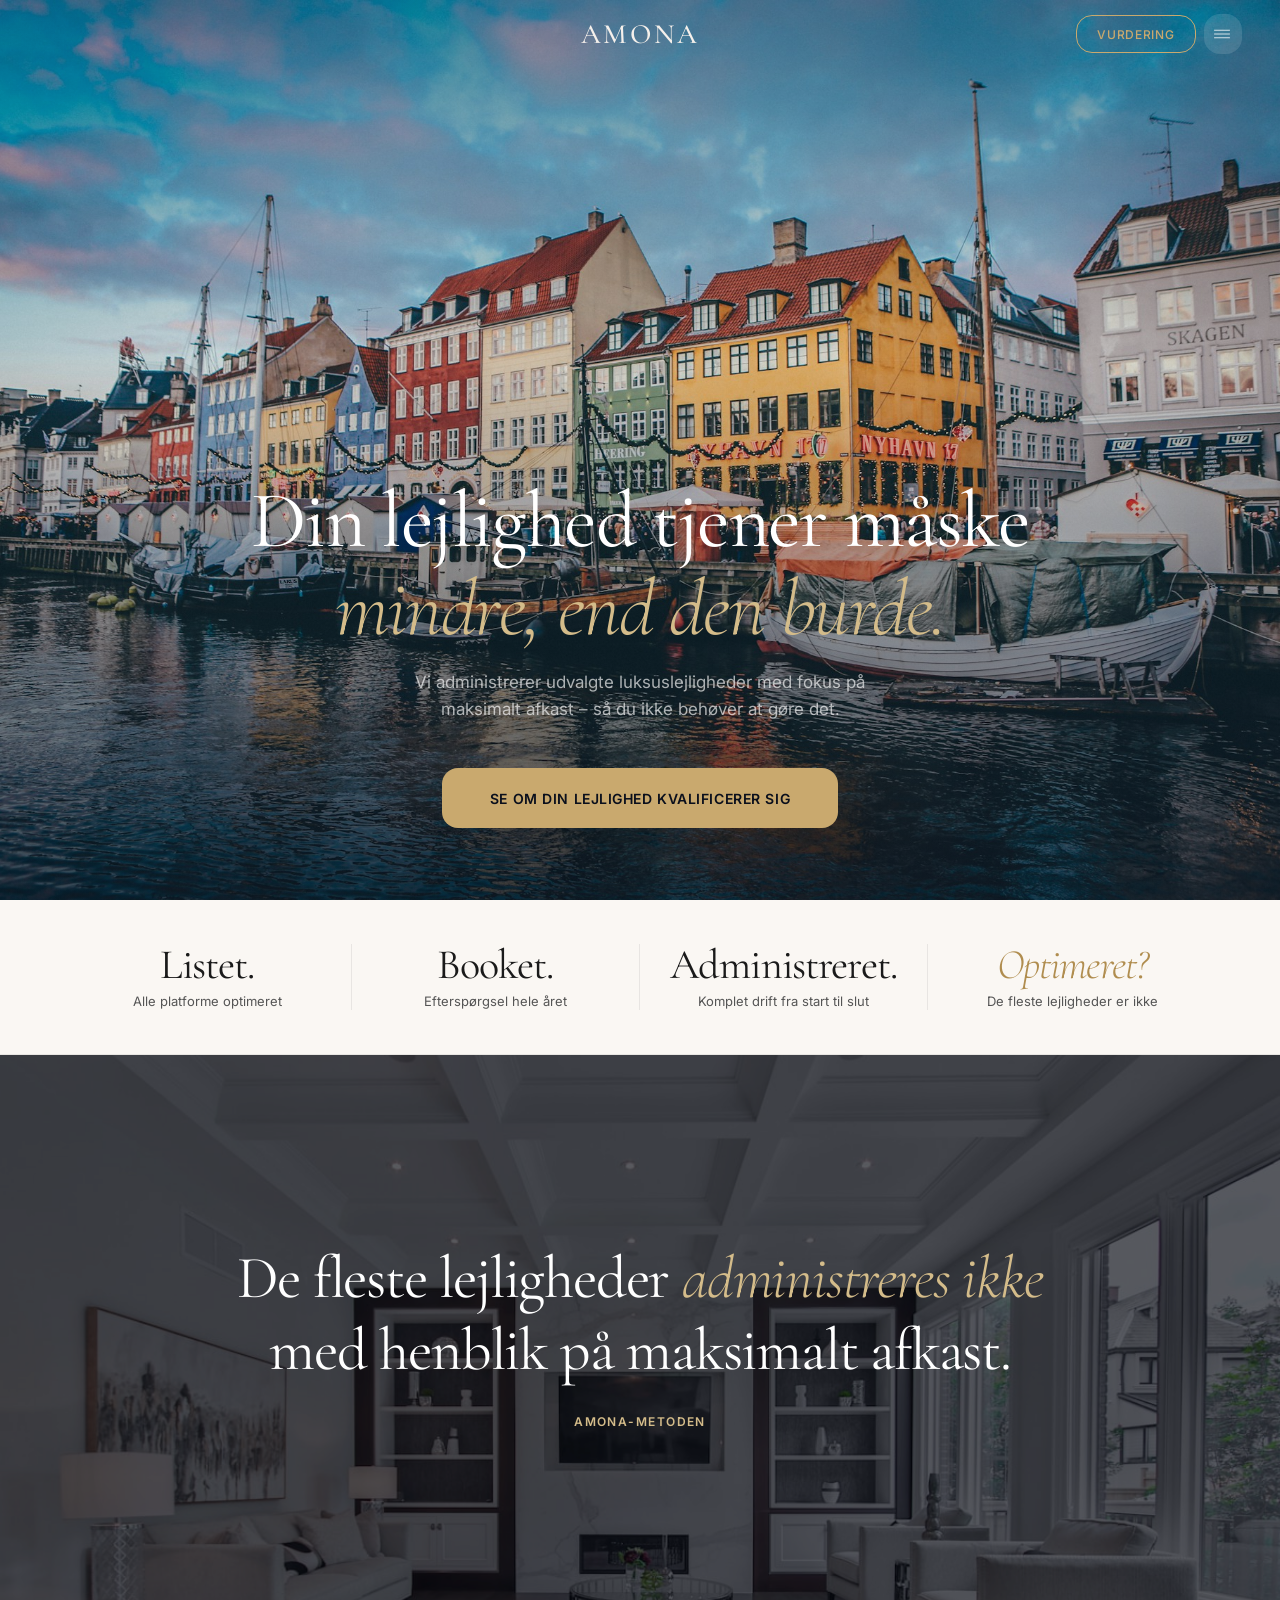
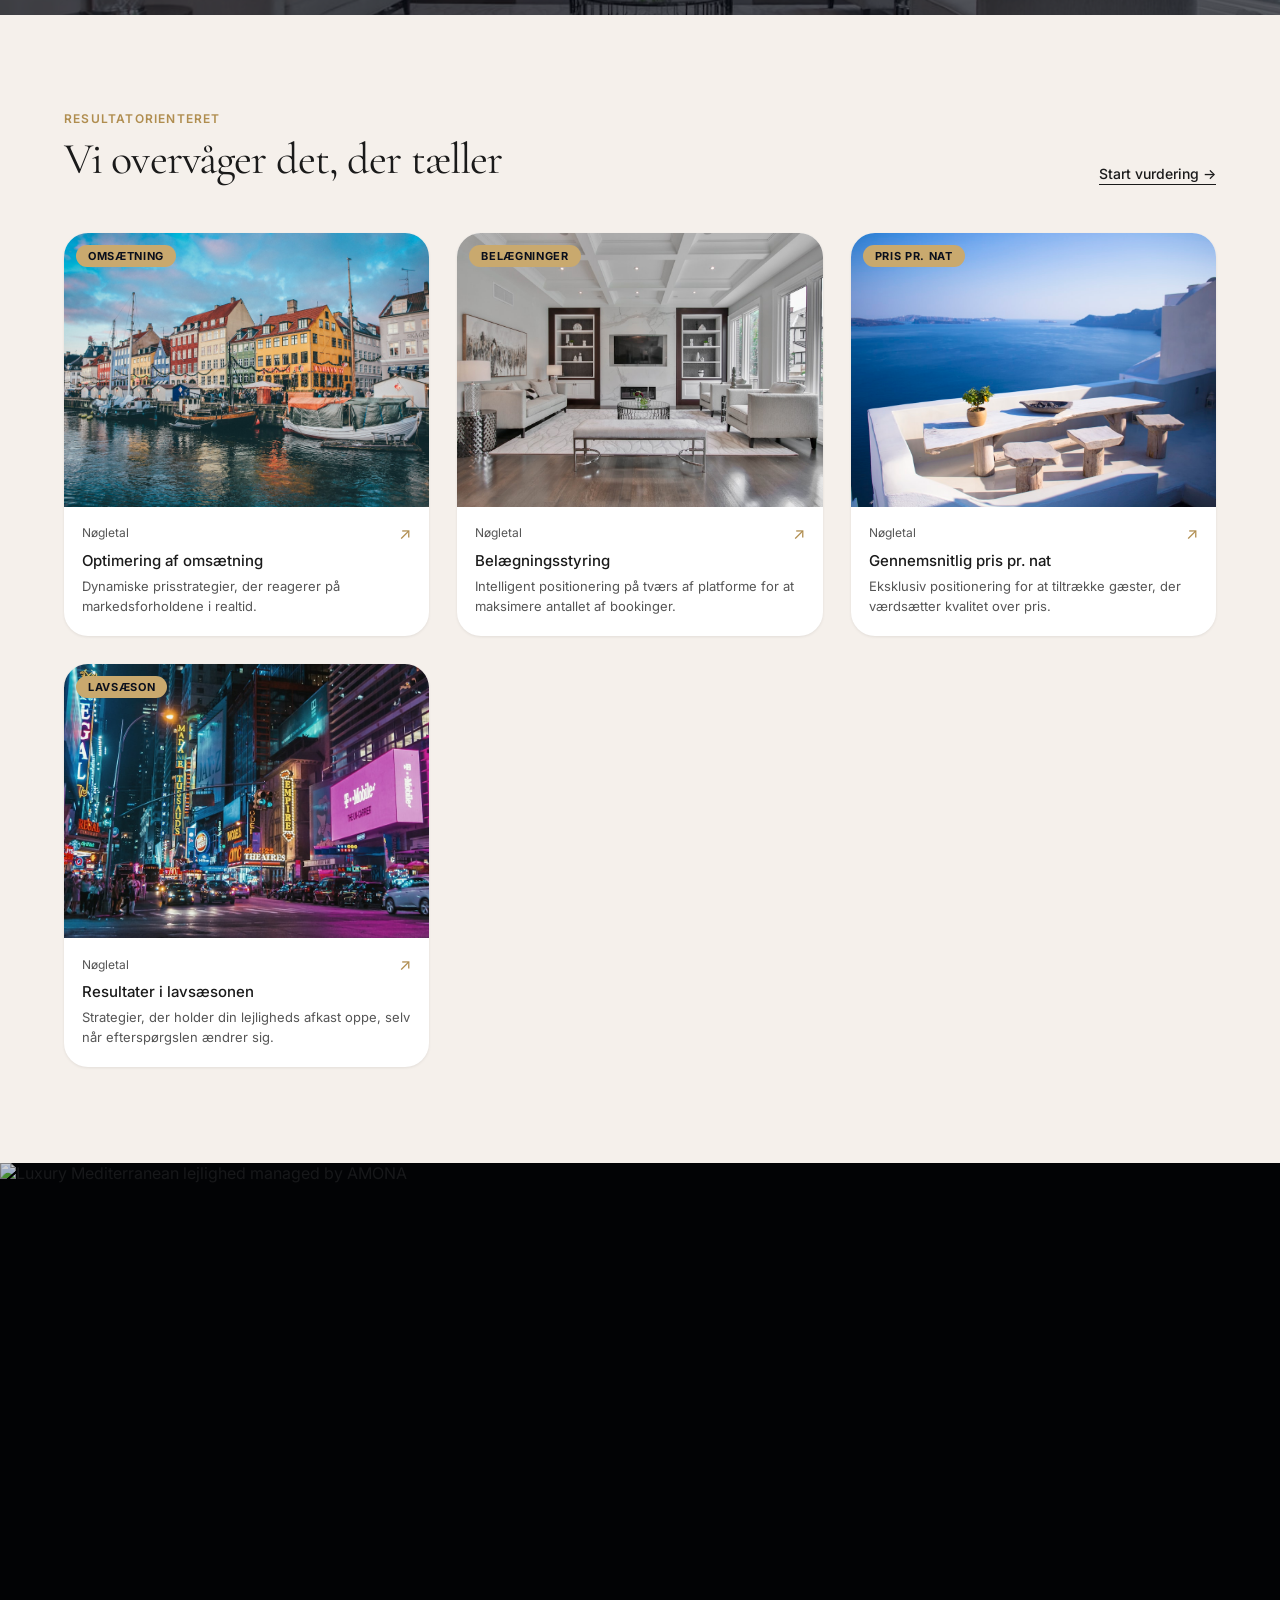
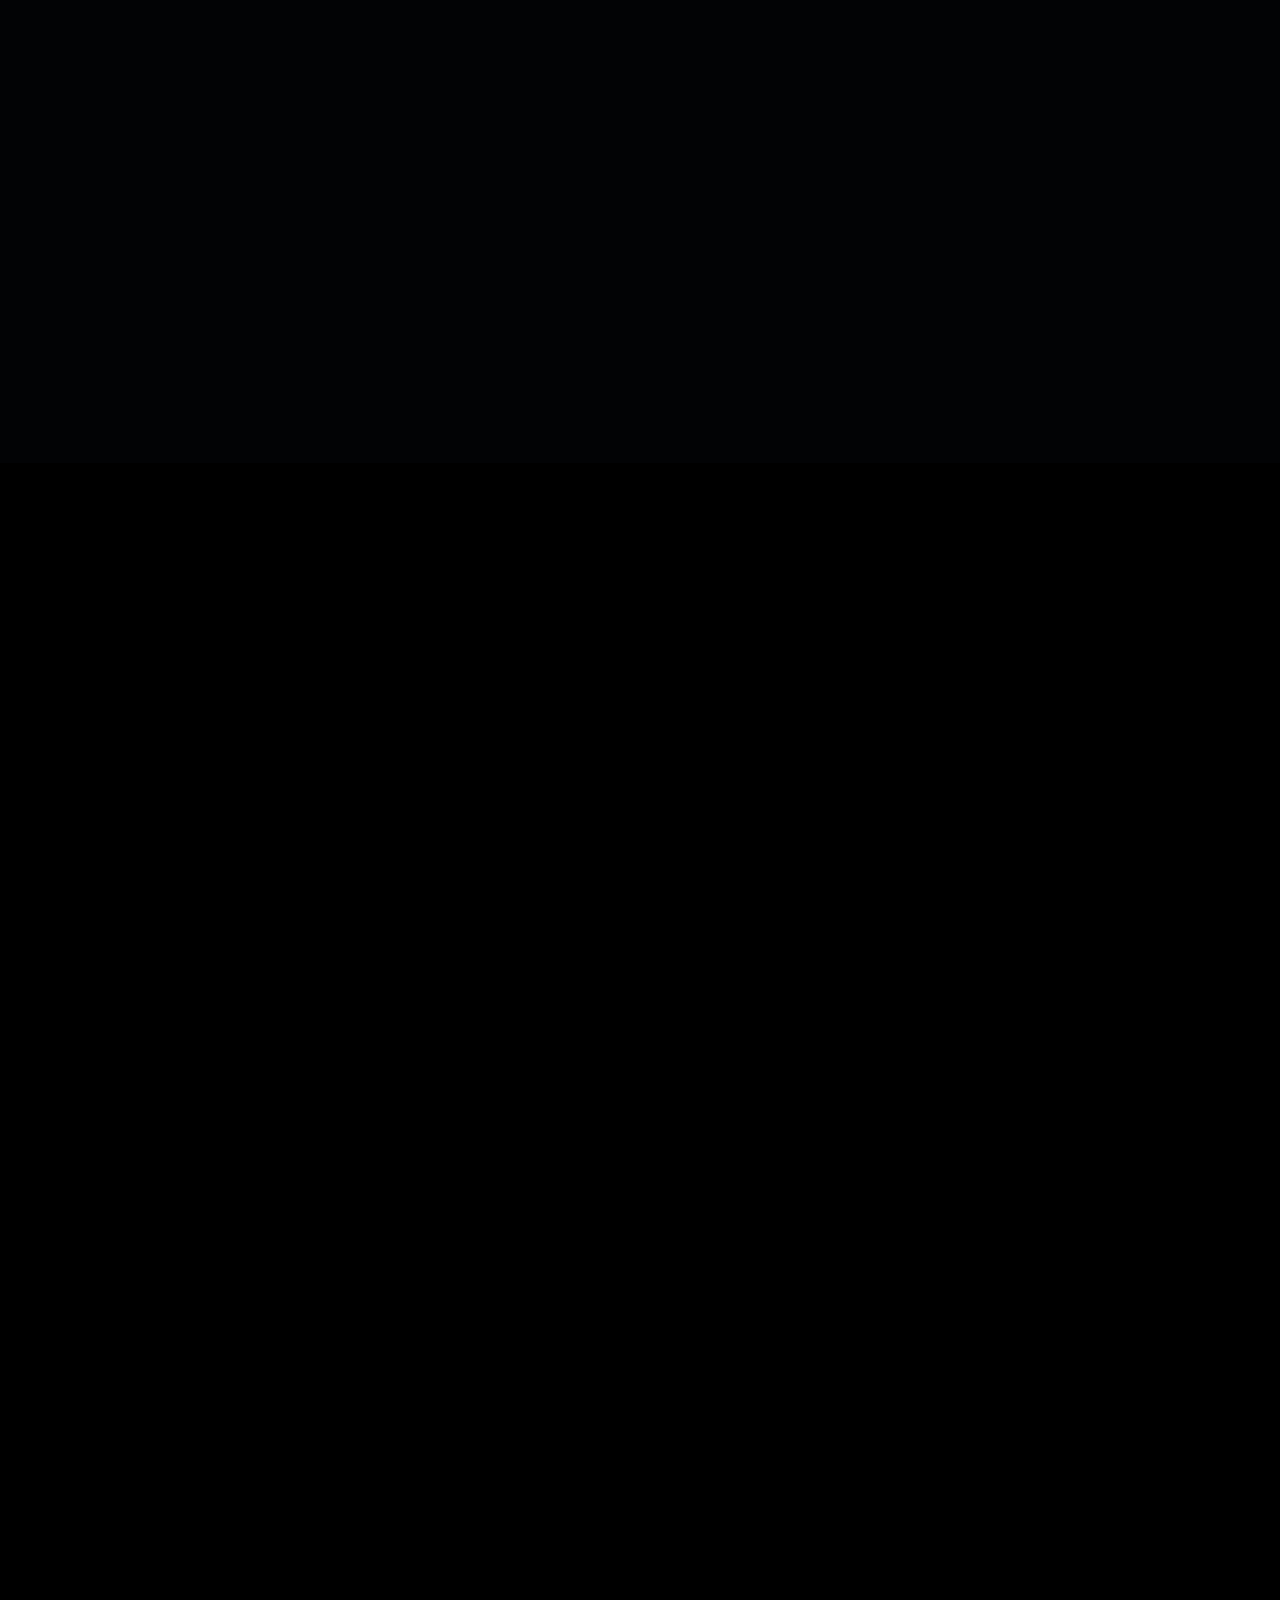
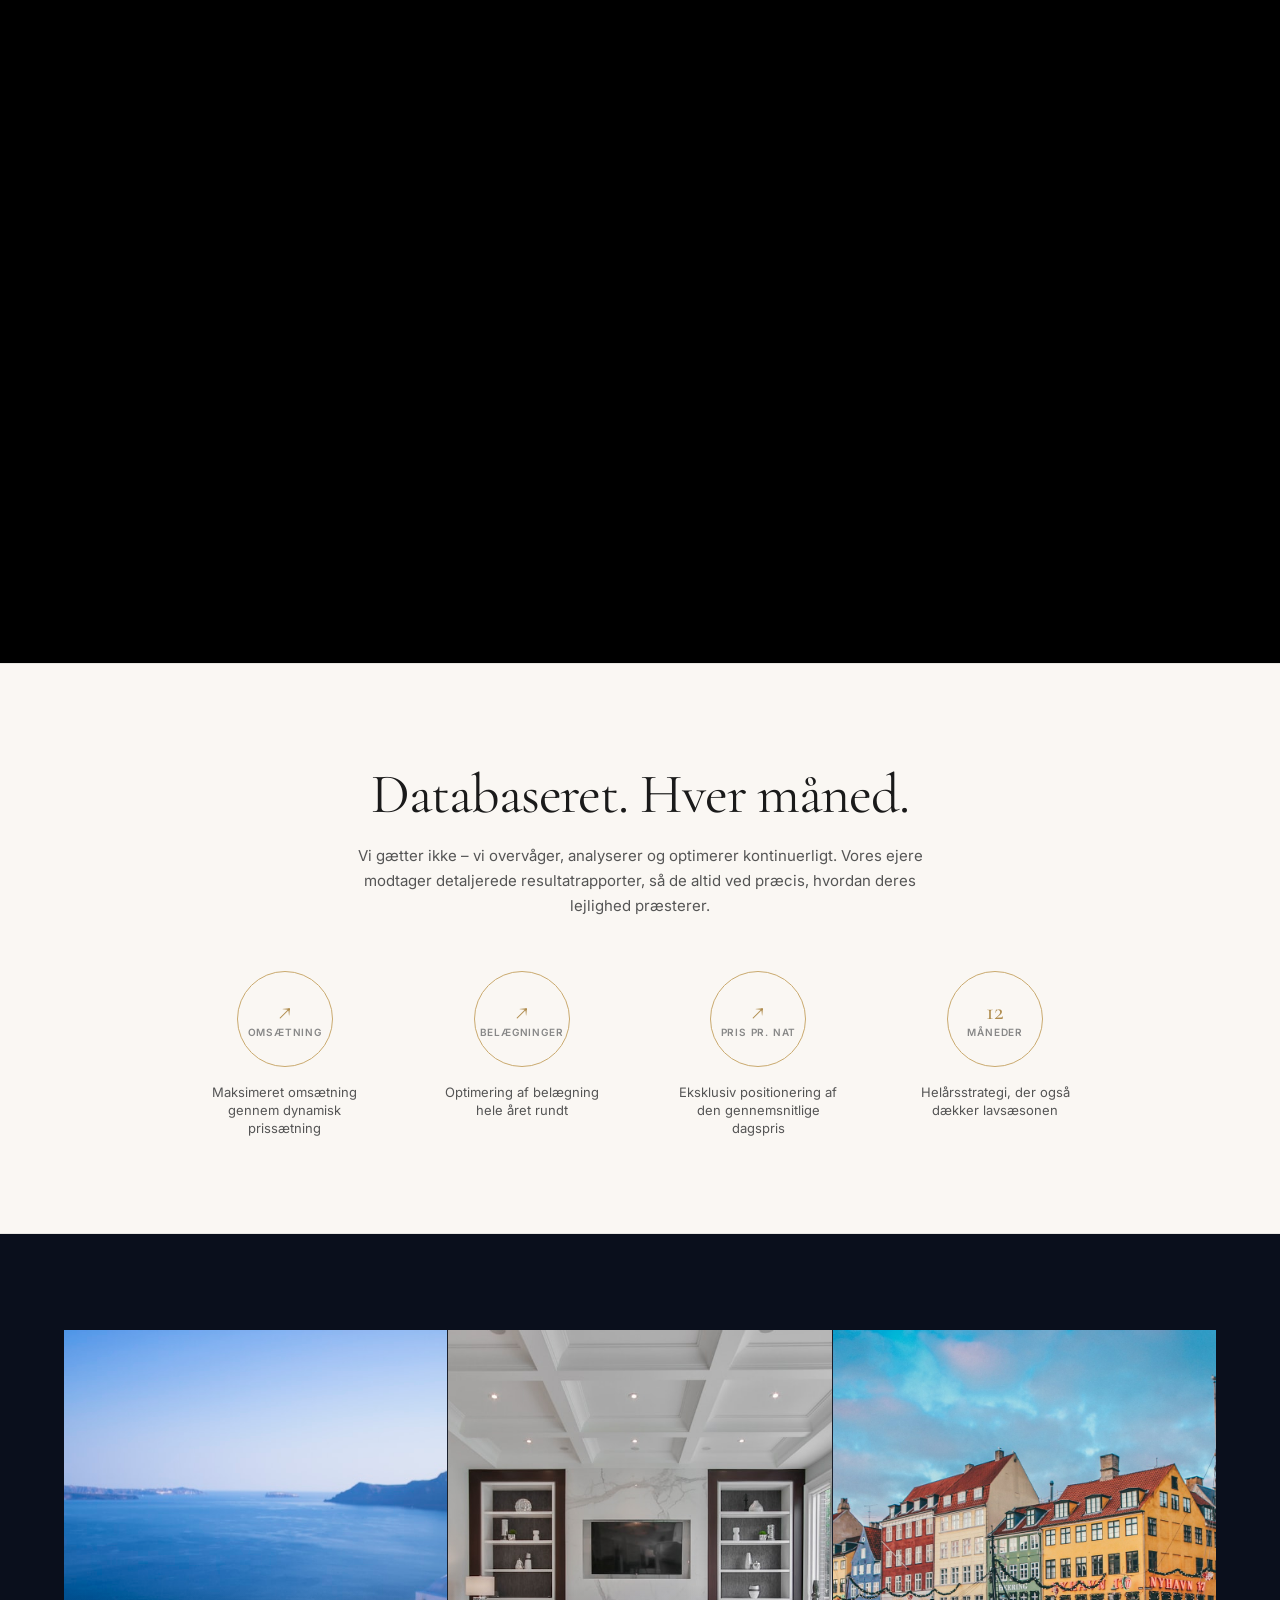
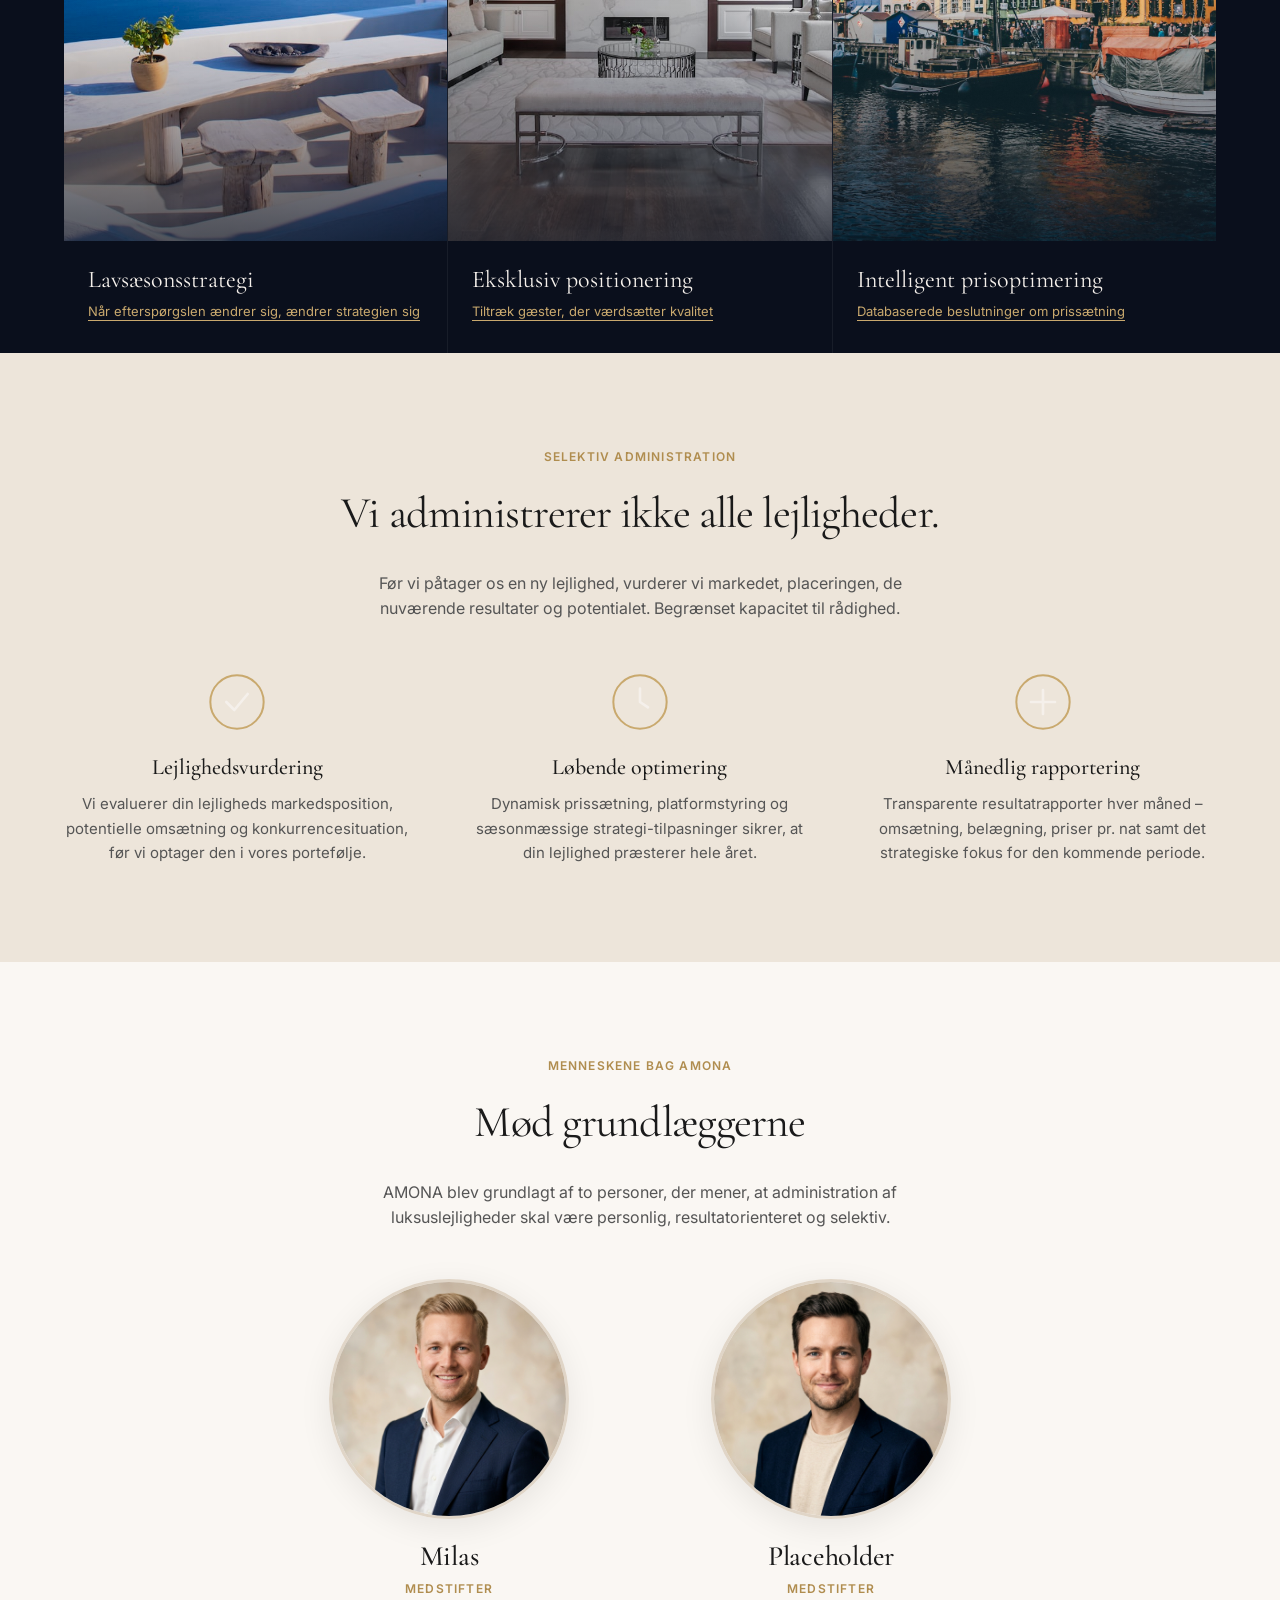
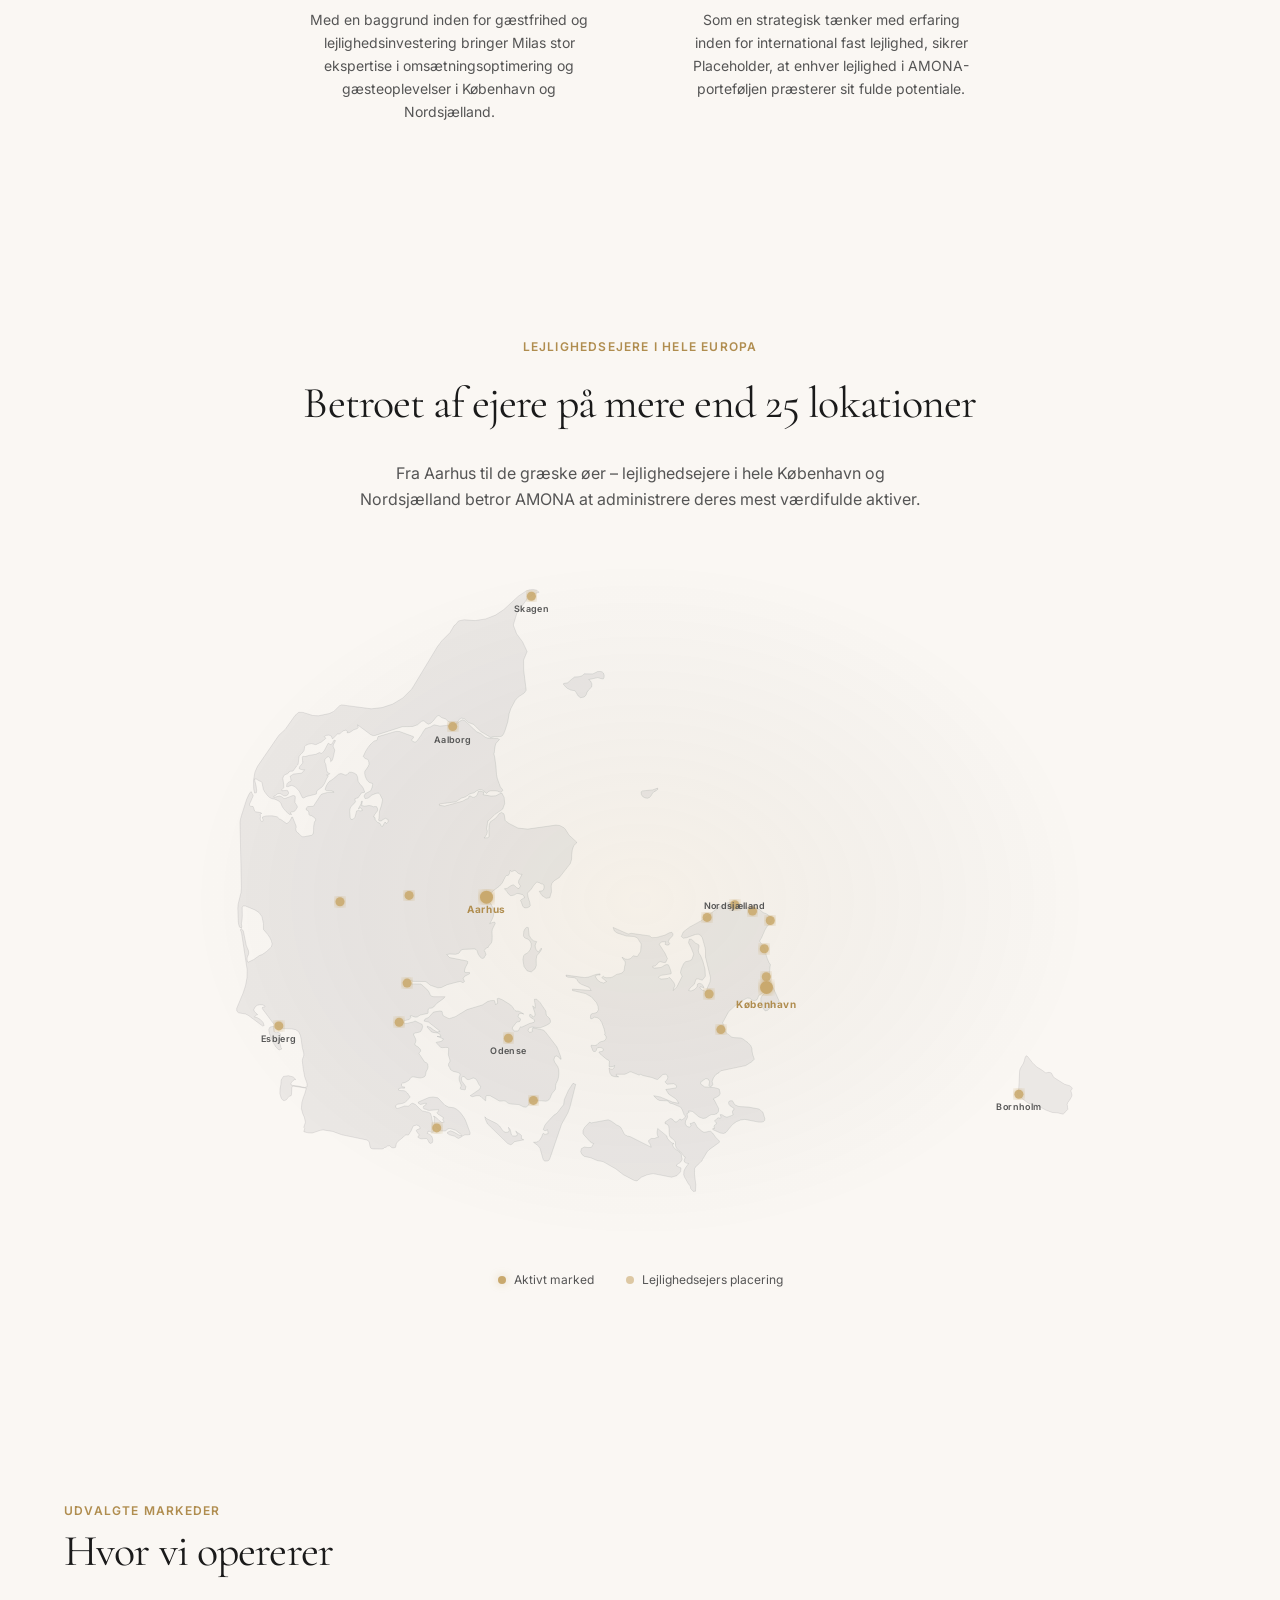
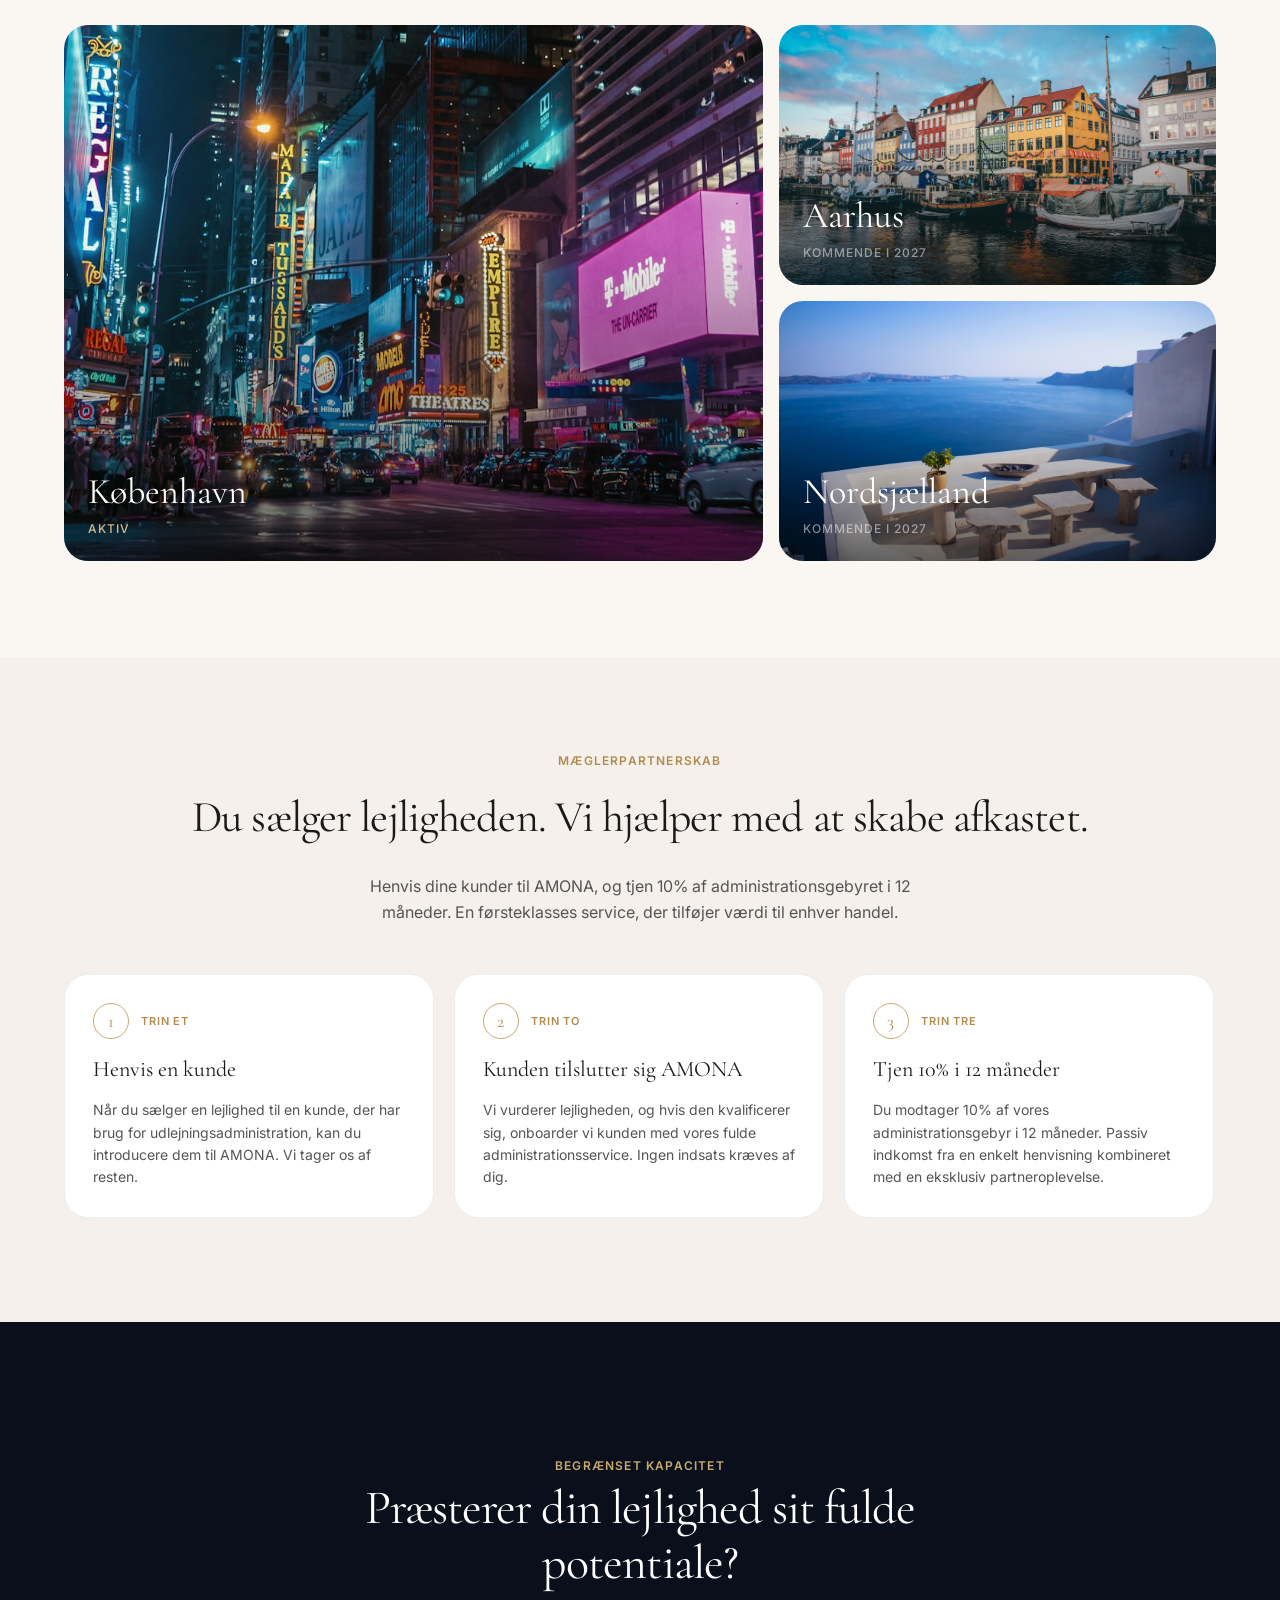
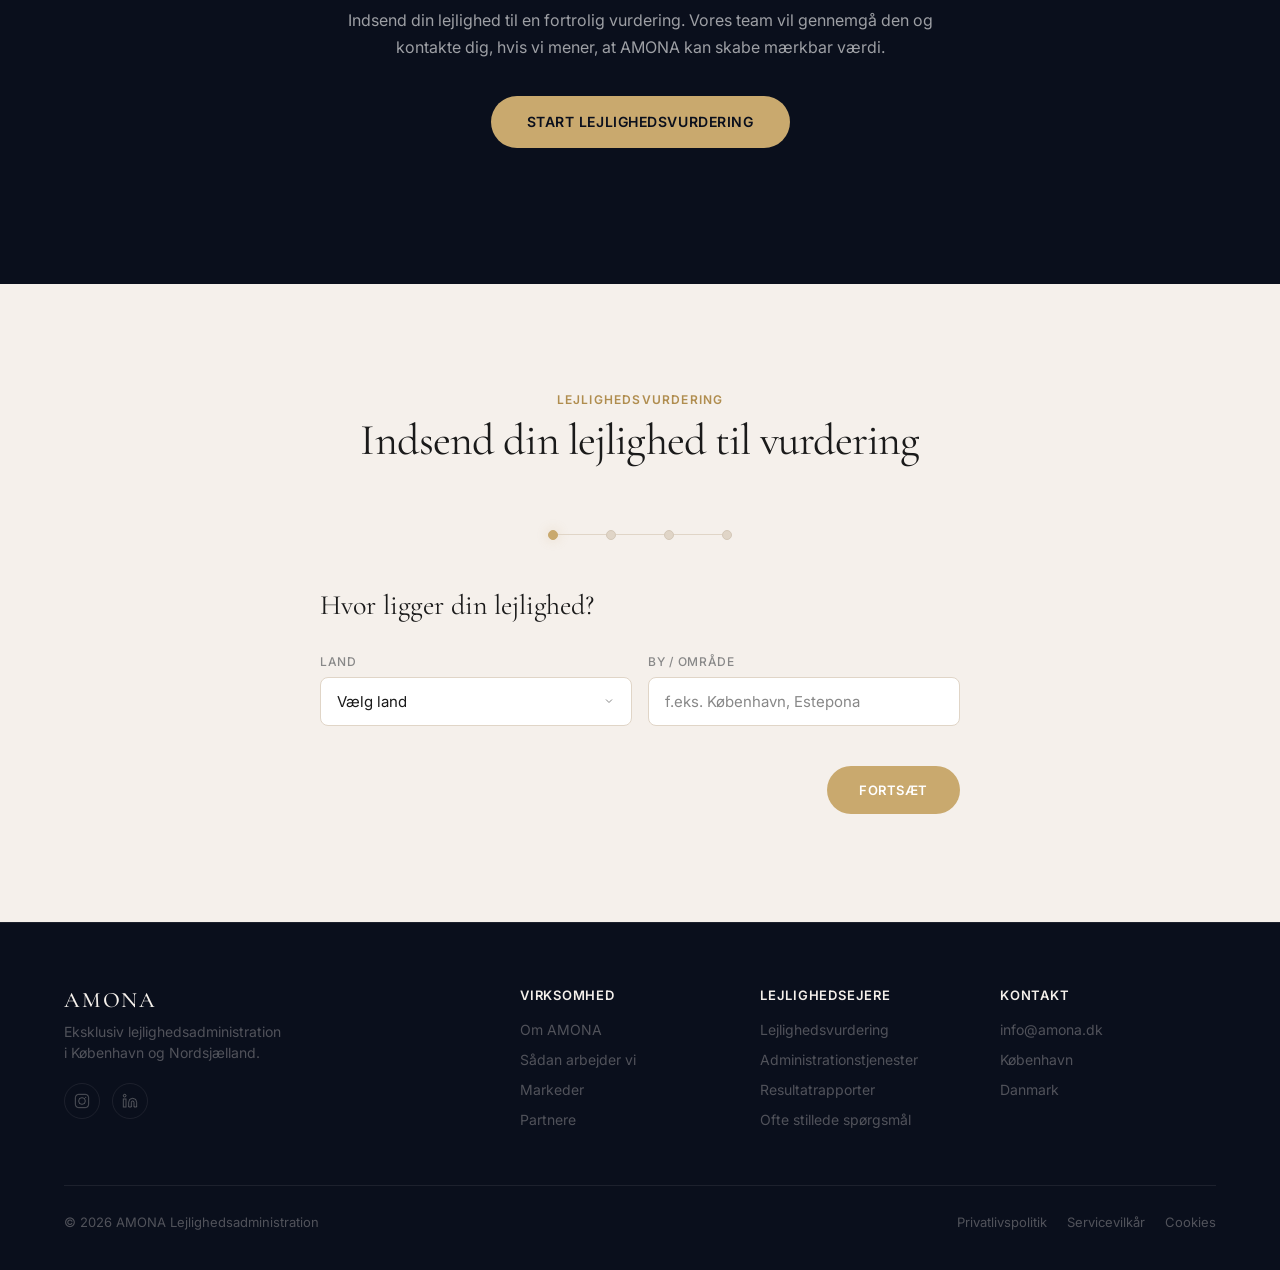
==== commit 6c8723d4: "feat: replace Europe map with a detailed Denmark map containing 21 local pins" ====
--- a/index.html
+++ b/index.html
@@ -347,10 +347,10 @@
           <p class="section-subtitle map-subtitle">Fra Aarhus til de græske øer – lejlighedsejere i hele København og Nordsjælland betror AMONA at administrere deres mest værdifulde aktiver.</p>
         </div>
         <div class="map-container" id="mapContainer">
-          <svg viewBox="0 0 900 680" xmlns="http://www.w3.org/2000/svg" class="europe-map">
+          <svg viewBox="0 0 900 680" xmlns="http://www.w3.org/2000/svg" class="europe-map denmark-map">
             <defs>
-              <radialGradient id="mapGlow" cx="50%" cy="55%" r="55%">
-                <stop offset="0%" stop-color="rgba(201,169,110,.05)" />
+              <radialGradient id="mapGlow" cx="50%" cy="50%" r="50%">
+                <stop offset="0%" stop-color="rgba(201,169,110,.08)" />
                 <stop offset="100%" stop-color="transparent" />
               </radialGradient>
               <filter id="pinGlow">
@@ -364,129 +364,82 @@
             <rect width="900" height="680" fill="url(#mapGlow)" />
 
             <!-- Country outlines -->
-            <path id="CYP" class="country" d="M796.4,657.0 L796.4,657.0 Z M795.7,656.7 L795.7,656.7 Z M795.0,656.9 L793.9,658.5 L791.7,659.3 L788.3,660.1 L785.0,660.3 L782.7,661.2 L780.5,660.3 L777.8,660.8 L774.9,660.2 L773.0,658.5 L771.8,657.0 L774.2,656.1 L775.8,654.7 L778.3,654.9 L780.3,656.0 L782.8,655.6 L785.4,655.2 L788.0,655.4 L790.5,655.3 L791.2,657.0 L793.7,656.6 L795.0,656.9 Z M798.3,656.0 L800.9,656.4 L798.5,657.1 L798.3,656.0 Z" data-name="Cyprus"/>
-            <path id="LTU" class="country" d="M676.6,368.7 L675.5,371.3 L674.3,374.0 L676.7,374.7 L679.5,375.0 L677.4,376.6 L674.6,377.6 L671.8,377.6 L669.8,379.9 L666.4,381.0 L663.8,381.8 L662.1,383.7 L662.3,386.6 L660.3,388.6 L658.8,390.9 L661.4,391.2 L662.9,393.8 L659.1,394.4 L658.1,391.9 L654.8,392.6 L651.9,394.2 L649.1,394.2 L646.7,394.9 L645.4,397.2 L642.1,397.3 L639.6,398.5 L637.2,397.7 L634.6,397.7 L632.0,397.5 L629.2,398.0 L625.3,397.7 L624.7,395.1 L622.7,393.2 L620.0,392.2 L617.2,391.5 L614.3,390.0 L611.8,389.7 L611.4,387.2 L612.1,384.8 L614.1,383.1 L612.5,381.2 L610.1,380.1 L607.3,379.0 L604.5,378.8 L602.0,379.4 L599.6,378.5 L597.0,378.0 L594.1,377.0 L591.1,376.5 L587.8,375.8 L587.1,373.3 L586.6,370.8 L585.7,368.4 L584.1,365.2 L584.3,362.4 L586.8,361.2 L588.8,359.1 L592.6,357.9 L599.4,356.4 L602.3,355.8 L608.5,356.1 L611.1,357.0 L613.7,356.4 L616.4,356.5 L619.4,357.1 L621.8,356.6 L624.7,357.3 L628.0,356.9 L631.0,357.2 L634.6,358.3 L638.1,357.9 L640.8,358.5 L644.0,356.8 L646.8,355.9 L649.4,357.5 L651.2,359.6 L655.8,360.2 L658.7,360.3 L661.5,361.3 L664.5,363.1 L667.0,364.1 L669.6,365.6 L672.4,367.9 L675.6,368.7 L676.6,368.7 Z M583.2,375.4 L584.0,373.0 L584.9,370.2 L585.1,372.8 L583.1,375.1 L583.2,375.4 Z" data-name="Lithuania"/>
-            <path id="CZE" class="country" d="M480.2,446.3 L483.0,446.3 L483.4,443.9 L485.9,444.0 L487.8,445.9 L489.5,447.6 L494.0,447.8 L496.5,448.0 L499.0,448.9 L501.4,449.5 L504.5,449.3 L506.9,450.4 L504.8,451.8 L505.9,454.0 L508.0,455.4 L509.7,457.3 L512.6,457.3 L514.8,456.3 L515.2,453.8 L518.1,453.3 L520.8,454.4 L523.1,455.1 L526.8,455.4 L527.2,457.7 L529.4,458.9 L531.9,459.6 L534.9,459.0 L537.4,460.0 L540.1,460.4 L542.7,460.6 L543.5,463.1 L545.7,464.2 L547.2,466.0 L544.6,466.9 L542.1,467.4 L539.8,468.3 L536.5,470.0 L535.0,472.0 L533.5,473.8 L531.3,475.1 L528.8,476.1 L525.6,476.8 L522.9,476.7 L520.2,476.0 L517.5,477.4 L516.1,479.4 L513.6,478.3 L511.0,477.9 L508.7,476.9 L506.4,477.9 L503.0,477.8 L498.9,476.9 L496.5,476.0 L493.4,475.7 L490.8,474.9 L488.1,474.4 L485.7,475.0 L483.4,473.9 L482.5,476.7 L480.0,477.4 L478.3,479.3 L475.8,479.8 L472.6,480.3 L467.9,480.1 L465.3,478.0 L462.5,476.4 L460.2,475.1 L457.6,474.9 L455.5,473.1 L453.0,472.3 L450.9,470.6 L448.7,469.2 L446.0,469.0 L443.9,467.5 L442.6,465.4 L440.6,463.8 L441.5,461.6 L440.2,459.5 L437.4,458.6 L436.3,456.5 L434.6,454.5 L437.2,455.4 L440.0,454.5 L442.5,453.3 L445.0,453.2 L448.6,453.1 L450.7,451.8 L453.3,451.3 L456.0,449.9 L458.5,449.4 L461.5,448.5 L464.4,448.1 L466.9,447.1 L469.8,446.4 L472.4,445.9 L471.1,443.8 L473.8,443.8 L476.2,444.5 L477.5,446.6 L480.2,446.3 Z" data-name="Czechia"/>
-            <path id="DEU" class="country" d="M463.6,477.5 L463.4,479.8 L461.0,480.6 L458.1,480.2 L457.3,482.4 L455.1,484.0 L452.3,484.4 L449.7,485.3 L447.3,486.2 L447.2,488.4 L449.4,490.5 L448.2,492.6 L450.7,493.0 L450.5,495.2 L448.0,495.8 L446.6,494.0 L443.6,493.4 L440.9,493.6 L438.2,493.1 L436.1,494.3 L432.3,494.2 L429.4,494.6 L426.5,494.8 L423.9,495.6 L421.4,496.9 L418.4,497.3 L415.2,496.2 L412.7,495.6 L410.1,494.9 L407.6,495.2 L406.9,497.5 L404.4,498.9 L402.3,497.7 L400.4,496.0 L397.6,495.2 L395.1,495.3 L392.5,495.3 L387.9,493.6 L383.6,493.2 L380.9,493.3 L378.4,492.7 L376.0,491.5 L373.8,492.7 L376.1,493.5 L373.7,494.6 L370.9,494.0 L368.4,494.6 L365.2,494.9 L362.1,495.1 L359.8,494.2 L358.8,491.7 L359.7,489.7 L359.5,487.2 L361.3,485.2 L362.3,483.1 L363.6,481.1 L364.4,479.0 L366.4,477.6 L369.1,475.5 L365.5,473.6 L362.9,473.4 L360.3,473.3 L357.9,472.2 L355.1,472.2 L352.6,472.4 L350.2,471.4 L347.4,471.0 L344.8,471.0 L342.9,469.5 L340.0,467.2 L340.1,464.8 L341.6,463.0 L339.2,461.7 L336.5,460.2 L335.1,458.3 L336.0,456.2 L338.1,454.7 L338.9,452.5 L336.5,451.7 L335.0,448.7 L332.9,447.4 L334.4,445.6 L332.1,444.4 L334.6,442.3 L335.8,439.2 L336.8,437.0 L334.8,434.9 L333.2,432.9 L334.7,430.9 L337.6,430.7 L340.7,431.0 L343.8,430.2 L346.5,429.4 L344.5,427.8 L347.2,426.9 L349.5,425.4 L350.8,422.9 L348.3,421.8 L345.7,421.5 L345.2,419.0 L347.8,418.5 L350.3,418.8 L350.9,416.1 L352.7,413.9 L353.1,411.1 L353.6,408.7 L356.1,407.9 L351.3,407.4 L350.8,404.8 L352.8,402.6 L357.6,401.6 L360.9,401.6 L365.9,401.1 L368.2,403.1 L368.3,405.6 L370.8,406.2 L370.8,403.3 L373.8,403.7 L374.8,406.3 L376.1,404.0 L374.7,401.8 L375.9,399.4 L378.5,398.7 L381.0,399.4 L383.6,399.2 L386.6,398.8 L390.0,400.8 L392.8,403.1 L396.1,404.0 L393.1,402.9 L391.3,401.0 L389.3,399.2 L384.9,398.4 L381.9,397.6 L383.6,395.6 L381.1,394.5 L381.9,392.2 L379.0,391.8 L381.0,389.8 L383.4,388.9 L381.7,387.0 L379.6,385.1 L377.7,383.4 L380.0,381.6 L383.0,382.0 L386.6,382.5 L389.0,383.2 L391.8,382.9 L394.9,383.1 L397.5,384.0 L400.0,384.8 L400.4,387.4 L398.0,388.6 L402.1,388.4 L402.6,391.0 L404.8,389.6 L407.4,389.9 L410.0,390.6 L413.0,391.4 L415.6,390.4 L418.4,390.1 L418.2,392.9 L415.8,394.3 L413.4,395.0 L414.8,397.2 L417.6,396.5 L420.1,396.8 L422.5,397.5 L425.0,396.9 L427.0,395.3 L430.2,394.1 L434.2,393.6 L436.4,392.6 L439.0,391.6 L441.4,389.2 L447.0,389.2 L444.5,389.7 L442.1,390.5 L439.7,391.5 L442.7,390.7 L445.1,389.8 L447.6,390.7 L450.1,389.4 L451.8,391.5 L454.4,392.6 L456.7,393.8 L460.0,394.3 L463.5,394.9 L464.1,397.3 L465.0,399.7 L467.7,400.6 L470.2,400.8 L471.6,403.2 L472.7,405.7 L473.3,408.2 L473.2,410.7 L470.9,412.8 L469.3,414.8 L473.0,417.0 L475.8,418.6 L477.1,420.6 L476.2,423.3 L478.3,424.6 L479.4,427.4 L478.3,429.7 L476.4,431.4 L477.8,433.3 L478.4,435.7 L480.7,436.6 L482.6,438.7 L483.2,441.2 L481.8,444.2 L480.2,446.0 L477.7,446.6 L476.3,444.6 L473.8,443.8 L471.1,443.8 L473.0,445.3 L470.5,445.9 L467.2,447.1 L464.7,447.6 L461.9,448.5 L459.3,448.6 L457.5,450.2 L454.7,450.7 L451.8,451.7 L449.3,453.1 L446.8,452.6 L443.8,453.2 L441.3,453.7 L439.3,455.2 L436.7,455.3 L436.5,457.7 L440.0,459.4 L442.1,460.7 L440.6,462.7 L441.7,464.7 L443.2,466.5 L445.2,468.1 L447.6,469.3 L450.1,469.9 L452.5,471.8 L455.0,472.7 L456.6,474.4 L459.3,474.7 L461.8,475.9 L463.6,477.5 Z M470.2,397.6 L467.8,398.7 L464.6,399.2 L465.1,396.7 L467.5,397.6 L465.8,395.5 L463.2,396.3 L463.0,393.7 L465.8,395.3 L469.9,397.5 L470.2,397.6 Z M346.6,403.1 L346.6,403.1 Z M352.2,401.4 L355.8,401.0 L352.9,401.5 L352.2,401.4 Z M356.1,401.0 L356.1,401.0 Z M368.7,401.2 L368.7,401.2 Z M358.6,400.5 L358.6,400.5 Z M361.0,400.5 L363.5,400.1 L361.0,400.5 Z M364.6,400.3 L364.6,400.3 Z M422.9,396.9 L422.9,396.9 Z M425.5,395.4 L425.5,395.4 Z M382.7,388.0 L380.2,388.7 L382.7,388.0 Z M420.9,388.7 L418.5,389.8 L420.7,388.4 L420.9,388.7 Z M452.4,386.7 L451.0,388.9 L452.1,386.6 L452.4,386.7 Z M461.6,390.1 L458.3,390.9 L456.0,392.1 L453.3,391.9 L452.9,389.2 L455.1,388.0 L457.6,388.6 L456.2,386.5 L459.9,386.8 L459.8,389.4 L461.6,390.1 Z M372.2,385.1 L372.2,385.1 Z M375.0,384.1 L375.0,384.1 Z M372.7,380.9 L377.6,381.8 L375.1,381.9 L372.6,382.0 L371.4,384.3 L371.6,381.5 L373.6,378.9 L372.7,380.9 Z M377.2,387.7 L377.2,387.7 Z M365.1,393.6 L365.1,393.6 Z" data-name="Germany"/>
-            <path id="EST" class="country" d="M638.4,330.0 L640.0,327.2 L641.2,324.8 L642.5,322.3 L640.1,320.4 L637.6,322.3 L635.2,323.2 L633.0,321.8 L630.6,321.2 L628.2,320.1 L626.7,317.8 L625.0,315.7 L627.0,314.0 L629.5,314.2 L626.7,313.0 L623.8,313.6 L623.7,310.5 L626.4,310.0 L623.9,309.1 L624.8,305.9 L627.1,304.5 L630.8,303.8 L634.0,303.7 L636.6,302.6 L638.8,300.4 L641.6,300.8 L644.3,300.9 L646.9,300.1 L650.2,299.4 L653.2,299.3 L656.8,299.9 L658.0,296.9 L660.4,298.2 L663.0,297.2 L665.7,298.0 L671.3,298.1 L674.3,298.9 L677.1,298.7 L679.7,299.7 L682.3,300.7 L685.3,300.9 L687.9,300.8 L692.7,301.0 L695.3,301.1 L697.9,301.5 L700.3,300.1 L702.5,301.8 L700.0,302.9 L697.9,304.7 L696.4,307.7 L693.4,310.4 L690.8,312.6 L690.8,315.5 L692.6,320.4 L691.6,323.6 L693.8,326.0 L694.3,328.8 L696.7,330.1 L692.6,331.0 L690.1,333.2 L688.9,335.7 L686.1,335.8 L683.4,334.9 L680.9,334.4 L678.3,335.4 L675.9,336.2 L672.5,335.2 L669.5,333.0 L667.1,331.7 L663.2,330.2 L660.8,329.2 L658.3,328.2 L655.9,327.0 L653.4,327.8 L650.8,326.6 L647.9,327.6 L645.3,327.9 L642.6,328.6 L640.2,329.9 L638.4,330.0 Z M632.4,325.6 L632.4,325.6 Z M620.5,318.4 L618.2,319.7 L615.8,320.8 L613.7,322.5 L611.2,323.6 L608.6,323.4 L606.0,323.6 L604.3,325.9 L600.8,329.2 L601.3,326.3 L600.3,323.4 L597.8,322.8 L599.8,321.1 L598.1,318.9 L601.1,319.3 L603.1,317.7 L607.7,316.7 L610.2,316.5 L613.2,316.3 L615.7,316.4 L618.2,317.2 L620.5,318.4 Z M623.0,317.0 L620.6,317.8 L618.1,316.8 L621.5,315.4 L623.0,317.0 Z M622.7,308.6 L620.3,309.5 L622.7,308.6 Z M604.9,311.1 L601.0,310.6 L607.7,309.7 L609.6,307.9 L612.0,309.0 L615.6,309.5 L617.1,311.8 L614.7,312.3 L611.9,313.2 L609.3,315.0 L607.4,312.9 L605.4,311.1 L604.9,311.1 Z M641.9,297.9 L641.9,297.9 Z M621.0,331.0 L621.0,331.0 Z" data-name="Estonia"/>
-            <path id="LVA" class="country" d="M689.2,336.2 L692.1,336.1 L694.0,338.6 L696.8,340.0 L697.1,342.7 L694.7,343.7 L694.1,347.7 L697.2,347.9 L699.7,351.1 L701.8,353.4 L702.7,356.2 L703.5,358.7 L701.1,360.5 L698.5,361.3 L696.4,362.7 L694.1,364.3 L692.7,366.6 L690.1,366.4 L687.3,366.5 L683.0,366.0 L680.7,367.8 L677.8,368.3 L674.7,368.5 L671.3,367.4 L668.0,364.8 L664.5,363.1 L661.8,361.6 L658.7,360.3 L655.8,360.2 L651.8,359.8 L649.7,358.0 L648.5,355.7 L645.3,356.3 L642.6,357.8 L639.2,358.0 L636.1,358.5 L633.0,357.6 L630.4,357.2 L626.8,356.9 L623.0,356.9 L619.5,356.8 L616.9,357.4 L614.8,355.9 L611.4,356.9 L608.5,356.1 L603.6,356.2 L599.7,356.3 L594.7,357.6 L590.3,358.9 L587.6,359.8 L584.9,361.7 L583.1,359.4 L582.8,356.6 L583.4,354.0 L584.3,351.0 L584.4,348.3 L587.0,347.2 L589.3,345.7 L590.0,342.9 L590.6,340.1 L593.2,337.7 L595.0,335.7 L599.3,335.0 L603.2,333.8 L608.1,332.3 L610.0,334.3 L614.6,337.0 L617.2,338.5 L619.4,340.0 L620.8,343.5 L623.7,344.8 L626.2,345.8 L631.1,345.7 L633.5,344.7 L636.8,343.4 L639.7,341.5 L639.7,337.2 L639.4,333.5 L638.1,331.1 L640.5,329.4 L643.7,328.6 L646.5,328.0 L649.2,327.5 L651.6,326.4 L653.9,327.9 L656.6,327.2 L659.0,328.3 L661.7,329.0 L666.7,330.4 L668.9,332.6 L671.1,334.5 L673.8,335.5 L676.3,336.3 L679.6,335.4 L682.2,334.6 L684.8,335.8 L688.7,336.4 L689.2,336.2 Z" data-name="Latvia"/>
-            <path id="SWE" class="country" d="M577.1,85.8 L579.9,86.4 L582.2,88.1 L584.5,90.2 L586.9,91.6 L589.8,93.3 L592.9,95.6 L595.3,96.9 L598.7,98.2 L601.2,100.6 L605.1,100.7 L607.6,101.3 L610.1,102.0 L613.5,102.8 L617.5,105.3 L619.3,108.2 L621.8,109.3 L624.3,112.4 L627.4,114.0 L625.0,116.1 L624.8,120.1 L625.9,123.6 L623.9,126.1 L626.6,126.9 L629.2,127.6 L627.0,131.5 L627.5,135.5 L629.4,138.4 L631.9,140.6 L631.5,144.3 L631.6,148.1 L629.3,150.1 L627.9,153.3 L628.7,157.5 L631.5,158.5 L633.5,161.1 L635.0,164.5 L633.0,167.2 L630.1,167.3 L627.5,167.0 L624.7,166.7 L622.1,167.0 L619.3,168.3 L616.5,167.9 L614.0,166.9 L611.2,164.6 L610.8,168.1 L608.4,166.4 L605.4,166.2 L606.5,170.1 L603.2,171.2 L606.3,171.0 L603.8,172.4 L600.9,171.4 L597.8,170.1 L600.9,171.8 L603.4,173.0 L600.8,173.5 L597.9,173.2 L600.5,174.9 L598.1,176.2 L595.1,176.1 L592.4,176.1 L594.2,178.5 L591.7,178.8 L589.1,177.0 L591.4,179.6 L593.5,181.7 L591.3,184.2 L587.6,186.6 L586.1,189.5 L588.4,190.9 L585.7,191.7 L587.4,194.2 L589.9,194.6 L592.2,196.1 L589.6,196.2 L591.8,198.0 L590.0,200.5 L587.5,201.2 L585.3,203.1 L582.8,204.7 L581.7,207.7 L579.8,210.6 L577.7,212.6 L575.1,211.9 L573.6,214.5 L571.1,215.2 L568.7,215.8 L565.9,216.3 L563.1,218.0 L560.7,220.1 L558.5,218.1 L556.2,219.3 L554.5,222.3 L552.1,223.9 L549.5,224.9 L546.8,224.0 L543.5,225.8 L541.9,228.4 L539.4,229.1 L542.1,229.7 L540.9,232.6 L538.1,232.2 L536.0,234.2 L533.5,233.9 L531.8,231.4 L529.4,230.0 L531.5,232.3 L533.3,235.3 L532.8,238.8 L530.4,240.4 L527.9,240.3 L524.7,240.0 L522.2,240.4 L523.0,243.6 L525.8,245.3 L524.6,248.0 L523.1,250.8 L522.4,253.8 L524.4,255.9 L521.9,256.9 L519.0,256.0 L520.8,258.4 L518.1,258.3 L519.6,260.9 L520.0,263.9 L519.7,267.3 L520.6,270.2 L521.4,273.8 L520.2,276.4 L522.7,277.6 L525.8,277.6 L527.3,280.2 L530.3,278.8 L532.9,278.8 L535.0,281.2 L537.7,282.8 L540.5,283.4 L542.8,285.2 L540.0,285.2 L542.0,287.2 L544.8,287.7 L546.5,289.9 L548.7,291.5 L551.2,292.2 L548.6,291.7 L547.0,294.2 L550.7,294.3 L548.0,295.5 L545.3,296.4 L543.3,298.4 L540.2,299.9 L537.7,300.7 L535.0,300.8 L536.8,302.9 L539.8,302.2 L542.3,301.4 L539.4,303.4 L540.6,306.1 L538.2,306.9 L535.6,307.4 L533.4,309.1 L531.5,311.2 L529.1,310.3 L529.5,307.1 L526.9,307.4 L526.9,310.2 L524.1,311.1 L522.6,313.8 L519.4,314.2 L516.8,315.1 L509.6,315.7 L503.9,315.3 L506.2,316.5 L510.6,316.1 L513.2,316.5 L515.7,318.6 L513.3,319.5 L510.0,319.4 L507.4,318.7 L511.0,320.0 L513.3,321.7 L513.2,324.5 L510.3,323.9 L512.3,326.1 L512.9,329.0 L510.2,329.5 L507.7,329.4 L511.3,331.9 L509.0,330.5 L511.1,332.4 L509.5,334.9 L511.3,336.8 L509.1,338.7 L507.8,341.5 L509.5,344.0 L507.2,345.6 L506.8,348.9 L506.2,351.5 L503.7,352.3 L502.0,355.1 L500.6,358.6 L497.9,361.2 L495.5,360.3 L492.9,360.0 L490.3,359.9 L487.2,360.3 L484.7,359.9 L482.1,360.2 L479.6,360.1 L478.9,362.8 L476.4,362.2 L473.5,363.4 L471.2,364.8 L469.9,367.4 L471.6,369.6 L471.1,372.2 L468.2,373.5 L465.5,372.7 L460.8,372.9 L456.8,374.1 L451.9,373.6 L449.3,373.3 L448.6,370.8 L450.8,369.1 L448.7,367.3 L447.0,365.0 L445.3,362.8 L443.5,361.0 L441.9,358.6 L444.4,358.9 L447.1,358.7 L444.1,356.1 L447.2,355.3 L448.4,352.7 L446.0,351.8 L443.9,350.2 L442.2,348.2 L439.6,347.1 L437.9,344.8 L436.6,342.4 L435.6,339.9 L434.3,337.4 L432.2,339.1 L432.2,336.4 L430.8,334.1 L428.4,333.1 L428.0,330.3 L429.8,327.7 L430.6,324.2 L431.4,321.5 L428.8,321.6 L426.5,322.9 L427.0,320.2 L424.9,321.9 L422.4,321.3 L420.1,320.3 L420.9,317.6 L420.2,314.8 L420.4,312.0 L418.5,310.0 L419.9,307.7 L422.6,307.5 L424.2,309.9 L426.9,311.2 L428.5,308.8 L429.6,305.4 L429.7,302.4 L428.0,298.6 L430.5,296.7 L431.5,294.0 L435.0,292.2 L438.2,291.0 L440.8,289.2 L442.0,286.4 L442.6,283.2 L443.2,280.2 L441.4,277.4 L439.2,274.7 L438.2,271.9 L441.9,269.7 L444.7,269.8 L447.0,266.5 L448.1,263.6 L443.6,259.7 L440.7,259.1 L438.2,257.6 L437.3,250.9 L438.6,245.6 L434.9,238.3 L435.9,235.2 L435.0,232.0 L437.0,229.5 L434.3,225.2 L436.7,219.9 L438.2,215.5 L441.4,212.2 L444.7,208.9 L449.7,206.7 L453.9,206.0 L459.8,206.9 L465.7,207.8 L469.1,204.3 L468.6,198.2 L465.7,197.1 L460.7,195.0 L465.1,190.4 L469.5,185.8 L471.8,183.7 L473.0,180.1 L475.2,178.3 L476.0,169.4 L477.4,166.1 L475.7,159.4 L479.9,159.1 L484.2,158.7 L491.4,155.8 L490.5,151.3 L494.5,148.0 L500.6,141.0 L505.2,138.0 L507.4,133.7 L502.1,127.7 L506.1,125.2 L509.8,122.6 L512.7,116.2 L520.3,112.0 L526.8,112.1 L531.6,113.8 L536.1,108.9 L535.6,102.8 L536.5,99.0 L540.6,98.1 L544.1,100.0 L550.6,99.9 L558.0,102.0 L565.5,104.0 L570.8,100.6 L566.0,99.0 L569.2,97.2 L572.3,93.0 L568.4,86.1 L572.7,86.0 L577.1,85.8 Z M518.7,339.9 L517.5,342.2 L516.0,344.4 L514.7,347.0 L512.9,349.0 L511.6,351.8 L510.5,354.2 L509.5,356.8 L507.9,359.1 L506.8,356.3 L506.6,353.6 L510.3,347.8 L513.2,345.5 L515.1,342.1 L516.5,339.9 L518.7,339.9 Z M550.7,330.0 L548.9,332.1 L546.6,333.5 L546.1,336.3 L548.5,337.7 L546.2,339.1 L544.6,341.4 L540.5,342.8 L539.0,345.0 L536.7,347.0 L537.9,344.6 L536.0,341.5 L536.3,338.8 L535.5,335.8 L538.8,333.5 L541.1,331.2 L543.6,330.5 L546.0,329.3 L548.6,329.0 L550.7,330.0 Z M554.5,328.0 L552.2,330.3 L553.4,327.9 L554.5,328.0 Z M429.0,326.6 L427.0,328.4 L429.0,326.6 Z M430.1,323.4 L428.5,325.8 L425.9,325.5 L423.4,325.2 L426.0,323.6 L428.4,322.3 L430.1,323.4 Z M555.5,320.9 L555.5,320.9 Z M540.5,304.3 L543.5,304.3 L540.5,304.3 Z M542.5,283.9 L540.0,283.0 L542.5,283.9 Z M580.7,213.1 L580.7,213.1 Z M541.4,307.4 L539.3,308.9 L541.1,307.0 L541.4,307.4 Z M545.3,305.3 L545.3,305.3 Z M546.6,303.6 L546.6,303.6 Z M544.6,302.8 L544.6,302.8 Z M535.1,301.9 L535.1,301.9 Z M547.6,301.6 L547.6,301.6 Z M549.0,301.8 L549.0,301.8 Z M548.8,301.0 L548.8,301.0 Z M544.3,299.6 L544.3,299.6 Z M549.6,297.2 L549.6,297.2 Z M547.6,297.8 L547.6,297.8 Z M549.9,293.9 L549.9,293.9 Z M545.4,286.4 L545.4,286.4 Z M495.1,361.0 L495.1,361.0 Z M514.4,322.1 L514.4,322.1 Z M514.9,321.5 L514.9,321.5 Z M538.7,309.8 L538.7,309.8 Z M536.6,309.0 L534.3,309.9 L536.9,308.7 L536.6,309.0 Z M528.5,309.3 L528.5,309.3 Z M535.4,236.2 L535.4,236.2 Z M581.2,215.2 L581.2,215.2 Z M581.6,213.4 L581.6,213.4 Z M606.8,175.1 L606.8,175.1 Z M602.6,175.7 L602.6,175.7 Z M609.9,173.4 L609.9,173.4 Z M603.6,173.9 L603.6,173.9 Z M609.6,172.2 L609.6,172.2 Z M609.5,171.9 L609.5,171.9 Z M616.0,169.1 L616.0,169.1 Z M630.0,168.2 L630.0,168.2 Z M612.4,169.1 L612.4,169.1 Z" data-name="Sweden"/>
-            <path id="FIN" class="country" d="M715.9,86.0 L711.9,87.6 L707.6,89.4 L710.8,90.2 L713.4,91.2 L707.7,98.9 L711.1,107.8 L716.9,109.8 L721.6,110.9 L724.0,113.3 L727.5,117.6 L733.5,121.1 L732.2,125.1 L725.3,130.8 L718.3,138.4 L718.2,142.2 L722.0,146.0 L725.4,150.6 L726.6,154.1 L729.9,158.1 L732.0,160.7 L733.3,164.0 L734.7,167.0 L729.4,170.7 L728.9,174.2 L728.7,178.1 L726.3,180.2 L729.4,180.6 L727.8,183.8 L727.2,187.7 L729.7,190.2 L734.4,190.5 L736.5,193.3 L732.8,195.1 L734.4,198.1 L738.7,201.0 L741.7,202.6 L743.1,206.1 L738.8,210.3 L736.7,212.5 L734.2,213.2 L737.4,217.1 L740.7,219.1 L747.0,221.6 L749.6,223.4 L753.0,224.8 L754.4,227.4 L757.4,229.5 L759.5,231.6 L757.4,234.0 L756.1,236.9 L754.3,239.6 L752.1,241.5 L749.7,243.0 L746.6,245.2 L744.1,246.5 L741.3,249.1 L739.0,250.6 L735.8,253.5 L733.0,256.0 L730.7,257.4 L727.3,260.4 L724.7,261.9 L722.0,263.9 L718.8,266.4 L716.3,267.3 L713.3,268.7 L711.2,270.4 L708.8,271.6 L705.6,273.4 L702.5,275.4 L700.1,277.3 L696.8,279.5 L693.9,280.6 L691.2,280.4 L687.5,280.3 L684.9,279.9 L682.2,280.8 L679.6,280.8 L677.0,281.4 L677.1,278.3 L674.4,280.3 L672.7,282.5 L669.6,282.2 L666.9,281.2 L668.5,283.7 L665.9,283.3 L663.7,284.6 L660.9,284.5 L658.5,285.4 L655.8,285.0 L653.3,285.5 L651.0,286.8 L647.8,287.5 L644.8,287.6 L642.3,288.5 L640.3,290.4 L638.0,289.0 L635.5,289.7 L633.0,289.8 L630.0,291.0 L626.8,291.0 L624.2,291.0 L620.6,292.2 L618.0,293.5 L615.1,293.8 L618.8,292.4 L621.6,291.0 L618.9,291.3 L621.0,289.4 L618.4,289.4 L616.1,288.1 L616.8,284.8 L612.3,285.6 L609.2,286.2 L609.9,283.2 L605.4,282.8 L603.0,281.8 L600.3,281.3 L597.9,279.9 L595.5,278.9 L593.5,280.7 L591.4,279.0 L589.4,277.3 L589.3,274.3 L588.9,270.5 L591.4,269.4 L592.6,266.6 L592.2,263.5 L590.4,260.9 L593.2,260.9 L591.0,259.4 L593.7,259.7 L592.4,257.0 L591.2,254.2 L589.7,251.7 L587.3,250.8 L588.3,247.8 L589.6,244.9 L587.7,242.8 L585.6,241.0 L586.6,238.0 L585.4,235.0 L587.1,232.6 L589.7,232.2 L590.7,229.0 L593.3,228.8 L591.7,226.2 L594.5,224.9 L597.0,224.4 L599.7,226.5 L601.9,224.5 L604.4,223.5 L603.3,220.4 L606.1,220.4 L607.7,217.7 L609.8,215.5 L612.2,216.1 L614.8,214.6 L616.6,212.3 L619.0,211.1 L621.8,210.3 L623.0,206.9 L625.6,207.3 L627.6,205.1 L630.3,203.1 L632.3,201.0 L634.5,199.0 L636.8,197.9 L639.1,196.2 L640.3,193.1 L642.4,190.9 L644.8,189.4 L648.3,188.5 L651.2,187.5 L653.6,189.2 L656.1,188.1 L653.7,187.0 L656.3,186.5 L655.4,183.1 L655.0,179.7 L655.8,176.3 L653.7,172.8 L651.2,171.4 L648.7,171.1 L645.8,170.6 L643.3,169.2 L643.9,165.7 L641.6,167.2 L638.8,167.1 L636.2,167.0 L634.6,164.1 L633.1,160.8 L629.8,158.2 L627.8,155.1 L627.5,151.4 L630.1,149.7 L631.7,146.4 L633.1,143.3 L631.2,140.1 L629.1,138.2 L627.0,135.0 L628.9,131.0 L627.7,127.4 L624.6,127.2 L625.9,123.6 L624.8,120.1 L625.0,116.1 L627.7,114.8 L624.7,112.6 L622.2,109.7 L619.4,109.9 L618.2,106.4 L615.1,104.3 L612.5,103.0 L609.4,101.7 L606.3,101.2 L601.2,100.6 L598.7,98.2 L595.6,97.7 L592.9,95.6 L590.4,94.0 L587.9,92.7 L584.5,90.2 L581.8,89.6 L579.9,86.4 L577.1,85.8 L583.9,85.6 L584.4,80.9 L588.6,78.9 L594.0,79.4 L599.1,85.0 L602.7,87.9 L604.6,90.6 L606.6,93.9 L609.5,94.0 L614.2,95.4 L617.0,95.1 L619.6,96.8 L624.7,95.1 L627.4,94.9 L629.8,92.1 L635.5,92.7 L638.9,94.5 L641.4,95.0 L644.4,95.7 L647.2,97.6 L649.7,97.0 L652.2,96.1 L653.4,91.8 L656.5,90.1 L660.0,90.2 L662.3,88.0 L662.7,83.6 L662.9,78.7 L664.4,74.8 L666.4,71.3 L669.7,67.3 L671.9,65.0 L674.1,62.6 L678.4,61.1 L681.1,61.0 L684.7,62.0 L688.5,61.2 L690.8,59.1 L693.5,57.5 L696.5,57.6 L699.7,59.0 L702.8,62.2 L706.4,63.3 L713.4,66.8 L718.9,68.3 L722.4,74.1 L714.4,80.9 L715.9,86.0 Z M606.8,289.2 L606.8,289.2 Z M591.6,287.6 L594.2,287.2 L591.9,288.3 L591.6,287.6 Z M595.7,286.5 L595.7,286.5 Z M589.2,286.1 L589.2,286.1 Z M601.0,286.1 L601.0,286.1 Z M663.6,286.2 L663.6,286.2 Z M603.5,286.3 L603.5,286.3 Z M660.4,285.6 L660.4,285.6 Z M614.1,285.5 L613.6,288.6 L611.4,290.2 L608.8,290.0 L607.0,288.0 L610.0,287.6 L606.9,287.3 L609.4,286.5 L613.6,285.8 L614.1,285.5 Z M601.8,284.1 L605.4,284.4 L602.6,284.7 L601.8,284.1 Z M606.5,284.0 L606.5,284.0 Z M600.0,283.7 L597.3,283.3 L599.8,283.1 L600.0,283.7 Z M595.4,280.8 L595.4,280.8 Z M588.7,280.8 L588.7,280.8 Z M589.9,279.3 L589.9,279.3 Z M588.3,279.2 L588.3,279.2 Z M587.7,273.0 L587.7,273.0 Z M590.4,224.3 L588.2,225.9 L585.6,225.4 L588.1,225.1 L590.4,224.3 Z M588.6,223.4 L588.6,223.4 Z M649.9,184.3 L647.0,184.6 L644.3,186.2 L647.2,183.4 L649.9,184.3 Z M631.9,290.7 L631.9,290.7 Z M614.8,288.9 L614.8,288.9 Z M616.0,288.1 L616.0,288.1 Z M599.9,287.7 L599.9,287.7 Z M605.2,286.5 L605.2,286.5 Z M599.7,284.7 L599.7,284.7 Z M599.3,284.8 L599.3,284.8 Z M605.0,283.1 L605.0,283.1 Z M603.4,282.8 L603.4,282.8 Z M589.0,282.8 L589.0,282.8 Z M676.7,281.5 L676.7,281.5 Z M600.4,222.7 L600.4,222.7 Z M602.4,224.2 L602.4,224.2 Z M599.3,222.5 L599.3,222.5 Z M613.5,212.8 L613.5,212.8 Z M608.3,292.6 L608.3,292.6 Z M593.3,285.3 L593.3,285.3 Z M587.7,273.5 L587.7,273.5 Z M590.4,267.1 L590.4,267.1 Z M592.0,257.9 L592.0,257.9 Z M586.8,230.7 L586.8,230.7 Z" data-name="Finland"/>
-            <path id="LUX" class="country" d="M335.3,457.4 L335.9,460.0 L338.1,461.3 L341.0,462.2 L340.0,464.4 L339.0,466.8 L335.6,466.8 L333.0,467.5 L330.4,466.5 L331.3,464.4 L329.6,462.6 L329.2,460.3 L330.7,458.4 L332.6,456.9 L335.0,457.4 L335.3,457.4 Z" data-name="Luxembourg"/>
-            <path id="BEL" class="country" d="M275.4,442.8 L278.6,441.5 L282.1,440.3 L285.4,439.0 L289.1,438.3 L290.4,440.4 L293.1,439.7 L296.0,440.1 L298.8,440.9 L302.0,439.9 L304.5,439.2 L306.9,438.4 L309.7,437.6 L312.2,436.6 L314.5,437.9 L316.9,436.8 L318.4,438.7 L320.5,440.2 L323.2,440.1 L325.7,440.4 L328.6,441.3 L330.8,442.5 L328.7,444.7 L327.1,446.7 L329.4,447.6 L332.9,448.0 L336.0,449.6 L336.7,451.9 L339.0,452.7 L337.9,454.8 L335.8,456.0 L333.3,456.6 L331.1,457.9 L329.9,459.9 L328.7,461.9 L330.4,463.5 L330.6,465.8 L328.1,466.2 L325.5,466.4 L323.4,465.2 L321.0,463.9 L318.2,463.1 L315.8,462.3 L314.1,460.3 L314.1,457.9 L311.4,458.0 L307.7,460.2 L304.6,459.8 L302.2,459.2 L302.5,456.4 L300.9,454.5 L298.3,454.4 L295.7,454.1 L293.8,452.3 L291.3,451.4 L288.3,451.6 L287.2,449.4 L285.5,447.5 L282.9,447.8 L279.8,448.3 L277.5,447.0 L276.8,444.7 L275.4,442.8 Z" data-name="Belgium"/>
-            <path id="MKD" class="country" d="M576.1,572.1 L578.7,572.2 L579.3,569.9 L581.7,569.0 L584.6,568.1 L586.9,568.9 L589.2,567.7 L592.0,567.4 L594.6,567.4 L597.0,566.5 L599.9,566.4 L603.9,565.9 L607.4,567.7 L610.3,569.4 L612.8,569.9 L614.4,571.4 L615.7,573.4 L615.6,575.3 L615.8,577.5 L613.8,579.0 L612.3,580.7 L609.8,581.7 L607.0,581.9 L604.4,581.4 L601.7,581.8 L598.9,581.9 L597.2,583.4 L594.8,584.3 L591.8,584.6 L589.1,585.0 L586.4,585.0 L582.8,585.3 L580.3,584.4 L578.1,583.4 L576.2,582.0 L574.7,579.6 L574.8,577.7 L575.6,575.8 L575.0,573.9 L576.1,572.1 Z" data-name="North Macedonia"/>
-            <path id="ALB" class="country" d="M576.1,572.1 L575.0,573.9 L575.6,575.8 L574.8,577.7 L574.7,579.6 L576.1,581.5 L578.1,583.4 L580.3,584.4 L582.7,584.9 L583.2,587.0 L583.7,588.8 L581.9,590.2 L579.5,590.8 L578.3,592.5 L577.5,594.7 L575.0,595.1 L572.7,596.1 L573.2,598.1 L571.6,599.6 L569.4,600.5 L566.9,599.8 L566.8,597.7 L564.6,595.7 L562.3,594.7 L560.0,594.0 L556.4,592.3 L554.9,590.7 L557.1,591.8 L557.0,589.8 L555.2,587.9 L556.1,586.1 L557.1,584.1 L557.6,582.0 L558.6,580.1 L556.9,578.4 L558.6,576.8 L560.0,575.1 L560.0,573.1 L557.5,572.3 L556.1,570.6 L555.0,568.5 L556.7,566.2 L558.4,564.7 L560.0,563.0 L562.5,564.1 L565.1,563.9 L567.7,563.4 L569.7,564.7 L572.0,566.3 L574.3,567.2 L575.8,568.9 L576.6,570.8 L576.1,572.1 Z" data-name="Albania"/>
-            <path id="TUR" class="country" d="M957.3,582.0 L959.4,583.5 L961.0,585.2 L962.2,587.4 L960.9,589.3 L960.2,591.3 L961.5,593.0 L961.9,594.9 L965.2,595.7 L968.1,595.6 L970.9,595.5 L974.4,596.4 L976.3,597.7 L979.3,599.5 L976.8,599.0 L974.3,599.8 L973.5,601.7 L971.9,603.7 L968.7,603.5 L967.8,605.3 L969.8,606.7 L969.0,608.6 L970.4,610.2 L970.8,612.1 L971.5,613.9 L971.5,615.8 L974.0,616.3 L972.9,618.3 L971.4,620.0 L970.3,621.8 L972.8,622.5 L975.1,623.5 L975.7,625.3 L976.3,627.2 L978.3,628.3 L980.0,629.8 L977.1,630.8 L974.7,631.8 L972.3,632.6 L969.8,632.1 L970.7,630.4 L968.1,629.2 L965.4,629.9 L962.8,630.2 L960.3,630.2 L957.7,629.9 L955.4,629.0 L952.2,628.5 L949.7,628.9 L946.9,628.7 L942.9,630.8 L940.0,631.6 L938.4,629.7 L935.5,629.9 L931.6,631.1 L924.7,632.0 L920.0,632.2 L914.9,631.5 L911.8,631.7 L908.8,632.6 L904.4,633.9 L901.9,634.6 L896.1,636.0 L890.7,636.6 L887.3,637.0 L883.9,636.5 L879.9,636.7 L877.3,636.0 L874.7,634.7 L871.5,634.1 L868.7,634.3 L866.3,635.1 L863.7,635.8 L860.9,636.2 L857.4,637.3 L854.0,637.0 L851.4,637.2 L849.4,635.9 L844.3,635.0 L843.2,636.7 L842.8,638.6 L843.2,640.4 L844.5,642.1 L841.6,642.2 L839.3,642.9 L839.3,645.0 L836.6,645.5 L834.7,646.7 L832.3,645.9 L832.5,643.9 L830.9,642.4 L830.4,640.6 L832.4,639.4 L836.0,637.8 L836.7,635.7 L834.9,634.2 L831.6,634.9 L828.1,635.8 L827.2,637.5 L824.7,637.7 L822.4,638.5 L817.4,636.6 L814.9,636.0 L812.3,635.1 L809.8,635.6 L806.9,637.0 L804.6,637.9 L803.0,639.3 L801.3,640.7 L799.5,642.0 L796.9,641.7 L794.9,643.2 L792.2,643.4 L789.1,643.2 L786.5,643.4 L783.8,643.9 L781.3,644.0 L777.8,644.4 L775.2,643.7 L772.8,642.8 L770.9,641.2 L769.2,639.8 L767.1,638.4 L764.4,637.9 L761.7,637.2 L756.8,635.8 L749.0,634.7 L746.3,634.8 L743.4,634.9 L742.9,636.7 L742.8,638.6 L741.2,640.1 L740.7,642.1 L737.6,641.2 L735.2,641.9 L732.7,642.4 L730.0,642.9 L727.2,643.1 L723.9,642.1 L721.0,641.4 L718.6,640.4 L718.7,638.5 L717.2,636.5 L714.6,636.6 L711.7,636.5 L709.8,635.3 L707.5,634.3 L705.2,635.2 L703.0,636.7 L701.0,637.9 L701.9,636.1 L699.4,636.0 L696.8,635.8 L694.6,636.8 L691.4,637.0 L693.5,635.8 L696.4,635.3 L699.0,635.4 L700.7,634.0 L703.4,633.3 L699.8,632.5 L696.7,632.9 L693.9,633.2 L691.4,633.1 L688.8,632.8 L690.6,631.4 L692.9,630.5 L691.5,629.0 L689.1,628.5 L686.5,628.6 L686.5,626.7 L684.1,625.1 L686.9,624.3 L687.3,622.5 L685.7,621.0 L682.9,620.0 L680.6,619.2 L677.4,618.3 L674.9,618.7 L672.1,617.9 L674.2,616.4 L673.3,614.7 L672.5,612.8 L675.1,612.8 L676.8,614.2 L677.3,616.2 L679.9,616.4 L682.9,615.9 L685.6,615.5 L682.7,615.4 L680.4,614.3 L678.7,612.8 L680.7,611.6 L682.6,610.4 L680.4,609.2 L681.3,607.4 L679.2,606.2 L676.8,605.1 L680.2,603.5 L682.2,602.2 L677.8,601.6 L674.3,602.0 L671.6,602.4 L668.5,602.8 L669.1,600.7 L669.2,598.8 L669.2,596.8 L671.7,595.8 L673.4,594.3 L676.1,592.6 L678.6,591.1 L681.6,590.9 L684.4,590.5 L686.9,590.4 L689.9,591.7 L692.5,592.1 L695.2,591.9 L697.8,591.4 L695.7,590.2 L699.5,589.7 L701.9,591.0 L705.8,590.9 L708.3,591.1 L710.9,591.4 L713.8,591.1 L717.2,591.4 L715.3,590.1 L712.9,589.4 L715.5,588.3 L721.4,587.6 L724.0,587.2 L729.2,586.8 L731.7,586.9 L729.1,586.3 L723.8,586.2 L721.4,585.7 L719.1,584.4 L717.0,583.3 L718.2,581.5 L720.3,580.3 L723.7,580.6 L727.0,581.0 L731.4,581.4 L735.6,581.5 L737.9,580.6 L745.0,581.8 L751.5,582.2 L754.0,582.1 L756.3,581.1 L757.1,579.2 L761.0,578.2 L764.5,576.9 L767.2,576.0 L769.6,575.2 L772.5,574.0 L775.4,573.0 L778.0,572.6 L780.5,572.2 L783.5,571.5 L786.1,571.0 L788.7,570.2 L792.3,570.3 L797.1,570.8 L800.1,570.7 L805.5,571.1 L808.0,570.8 L811.6,571.2 L814.2,570.6 L816.0,569.2 L818.4,570.2 L819.3,572.5 L821.4,574.0 L824.2,574.9 L827.0,575.2 L830.8,574.4 L834.0,574.5 L835.6,576.2 L836.7,578.1 L838.9,579.2 L841.3,580.2 L843.3,579.0 L846.0,578.6 L849.7,579.6 L851.3,581.2 L854.4,581.4 L857.0,582.2 L859.4,582.8 L861.5,581.5 L864.2,583.0 L868.4,583.8 L871.1,584.0 L873.8,584.4 L876.5,583.8 L879.1,583.7 L881.5,583.0 L884.0,582.8 L886.7,582.3 L890.0,582.1 L893.2,583.0 L896.0,583.3 L898.5,583.8 L901.4,584.3 L904.2,583.9 L907.7,582.7 L910.4,582.3 L912.6,581.3 L915.4,580.9 L918.3,579.8 L921.4,578.8 L923.9,577.8 L927.1,577.2 L930.0,577.9 L932.5,576.9 L935.2,577.0 L937.7,577.2 L940.6,577.8 L942.6,576.3 L946.7,575.9 L948.8,577.5 L951.3,578.9 L953.2,580.5 L955.9,580.9 L957.3,582.0 Z M700.3,570.8 L699.5,572.8 L701.2,574.4 L703.0,576.2 L706.4,577.6 L710.0,578.5 L715.1,579.9 L717.8,580.1 L717.6,582.1 L715.7,583.2 L713.1,583.8 L710.4,583.7 L708.8,582.2 L705.5,582.5 L703.0,582.3 L700.5,582.7 L697.7,583.6 L692.1,583.5 L690.4,585.5 L688.1,587.1 L685.7,588.1 L683.4,588.8 L680.9,589.4 L678.5,590.1 L676.7,591.6 L674.5,592.7 L672.7,594.0 L670.5,595.2 L671.2,593.1 L672.3,591.1 L674.9,590.2 L677.8,589.6 L680.3,588.7 L678.0,587.9 L675.1,588.4 L672.6,588.3 L668.6,588.4 L667.2,586.7 L670.2,585.3 L672.3,584.0 L672.3,581.9 L673.3,580.0 L675.7,578.8 L676.8,576.9 L674.4,575.0 L672.1,574.0 L674.6,572.9 L676.5,571.0 L679.1,570.9 L681.7,570.6 L684.1,569.4 L686.7,569.3 L689.6,570.4 L691.8,571.3 L694.8,570.9 L697.4,570.5 L700.3,570.8 Z M667.7,598.0 L667.7,598.0 Z M666.9,593.9 L664.3,594.6 L661.7,594.6 L663.8,593.3 L666.2,593.8 L666.9,593.9 Z M694.3,587.8 L694.3,587.8 Z M694.1,590.2 L694.1,590.2 Z" data-name="Turkey"/>
-            <path id="ESP" class="country" d="M144.3,646.7 L144.3,646.7 Z M184.2,652.9 L184.2,652.9 Z M203.4,552.3 L205.8,553.5 L208.9,554.0 L208.7,556.2 L211.5,555.9 L213.6,557.1 L216.2,557.6 L218.9,558.2 L221.3,559.0 L223.5,560.1 L226.3,560.2 L229.2,560.0 L231.3,561.1 L234.5,561.2 L237.3,561.2 L239.8,561.5 L243.5,561.5 L244.3,559.5 L246.9,559.6 L249.3,560.1 L251.8,560.6 L255.3,561.2 L257.2,562.7 L257.3,564.7 L260.1,564.5 L263.2,564.2 L265.7,565.0 L268.4,565.5 L271.3,564.9 L273.7,565.5 L276.9,566.0 L279.5,565.1 L282.2,564.4 L284.8,564.9 L287.1,566.0 L285.3,567.6 L286.9,569.6 L286.8,571.6 L284.6,572.7 L282.5,573.9 L280.2,574.7 L277.5,575.6 L274.2,576.5 L271.6,577.4 L269.9,578.8 L267.7,579.8 L264.7,580.2 L260.4,580.9 L254.8,581.8 L252.4,582.4 L249.8,582.8 L247.0,584.6 L244.9,586.1 L247.4,586.7 L245.1,588.6 L242.5,588.8 L240.9,590.5 L239.2,592.4 L236.8,593.8 L234.4,595.6 L232.9,597.2 L230.1,599.6 L228.8,601.2 L227.9,603.1 L229.4,605.8 L230.3,608.0 L232.2,609.6 L235.2,610.3 L237.2,611.5 L235.1,612.5 L232.6,613.3 L230.4,614.3 L227.8,615.0 L225.9,616.3 L224.9,618.3 L222.7,619.2 L222.3,621.0 L220.7,622.5 L219.1,623.9 L221.1,625.2 L218.8,626.0 L215.5,625.9 L212.9,626.0 L209.8,626.8 L207.6,627.9 L205.2,628.9 L203.1,630.4 L201.9,632.8 L200.2,634.1 L198.7,635.7 L196.1,635.8 L194.0,634.9 L190.7,635.1 L189.0,636.6 L186.3,636.4 L183.5,636.1 L180.7,636.0 L177.8,636.0 L175.4,636.6 L172.8,636.1 L169.9,636.0 L167.3,636.2 L163.4,636.4 L159.9,636.3 L157.9,638.0 L155.7,638.9 L152.0,638.9 L149.0,639.5 L146.2,640.7 L144.5,642.6 L142.9,644.0 L140.6,644.7 L138.1,644.2 L135.0,642.9 L132.3,642.3 L130.5,640.9 L129.0,639.2 L127.3,637.5 L126.4,635.7 L128.3,634.1 L125.5,633.7 L120.9,631.7 L118.5,630.9 L115.6,630.4 L111.2,630.5 L109.4,629.2 L108.9,627.2 L108.7,625.3 L111.1,623.1 L112.2,621.4 L114.5,620.4 L117.0,619.3 L114.7,618.6 L113.2,617.0 L111.4,615.6 L112.1,613.4 L112.9,611.4 L115.2,610.6 L116.9,608.6 L115.1,607.1 L112.6,606.1 L111.3,604.4 L110.6,602.6 L108.4,601.3 L111.0,600.1 L113.6,600.1 L116.3,599.8 L117.5,598.1 L118.3,596.3 L117.0,594.6 L118.1,592.8 L120.1,591.5 L119.8,589.5 L119.7,587.4 L119.4,585.4 L117.8,583.4 L120.6,581.9 L122.4,580.0 L125.1,579.6 L127.1,578.3 L129.1,576.7 L127.2,574.8 L124.3,574.9 L124.4,572.4 L121.2,571.4 L118.0,571.3 L115.3,571.1 L113.0,572.0 L110.4,572.5 L107.8,572.5 L105.4,572.0 L102.7,572.0 L100.1,572.2 L97.0,572.9 L97.0,570.9 L96.6,568.8 L91.6,569.4 L89.1,570.1 L87.0,571.3 L85.0,569.2 L87.1,567.6 L89.5,566.6 L86.9,567.1 L88.2,565.3 L85.5,565.1 L86.3,563.1 L87.8,561.5 L85.5,562.4 L83.1,563.6 L82.7,561.5 L84.6,560.2 L82.0,560.6 L81.0,558.8 L78.5,558.4 L79.1,556.5 L81.5,555.5 L84.0,554.4 L85.8,553.0 L88.4,553.5 L91.6,553.0 L94.1,552.8 L96.6,553.1 L94.9,551.4 L98.6,548.7 L100.8,547.7 L103.4,547.7 L106.0,547.4 L108.5,547.8 L111.6,549.5 L114.1,550.0 L116.6,550.0 L119.2,549.9 L122.5,549.7 L125.0,550.1 L128.1,549.9 L131.7,549.9 L134.9,549.6 L137.9,549.6 L142.9,550.0 L146.5,550.8 L149.0,551.2 L152.7,551.5 L158.1,552.1 L160.7,552.1 L163.5,552.0 L166.2,551.6 L169.1,550.9 L171.9,551.0 L174.3,550.8 L176.8,551.8 L179.6,552.2 L182.4,552.8 L184.5,551.6 L187.2,551.4 L189.9,552.1 L192.3,552.8 L195.3,553.4 L197.8,553.6 L200.5,552.9 L203.1,552.2 L203.4,552.3 Z M266.4,564.7 L266.4,564.7 Z M-65.6,737.5 L-65.8,739.2 L-68.8,739.2 L-66.7,738.1 L-65.6,737.5 Z M-23.2,735.6 L-22.9,737.4 L-25.4,738.4 L-28.1,738.5 L-30.3,737.0 L-28.8,735.3 L-26.6,734.3 L-23.9,734.4 L-23.2,735.6 Z M-55.2,733.7 L-51.9,734.3 L-53.5,735.6 L-55.7,734.9 L-55.2,733.7 Z M-40.5,734.3 L-42.3,735.5 L-44.9,735.9 L-46.3,734.5 L-47.5,733.1 L-45.7,731.8 L-43.1,731.5 L-40.7,730.7 L-38.6,729.7 L-35.7,729.5 L-37.5,730.9 L-39.4,732.0 L-40.3,733.6 L-40.5,734.3 Z M0.5,727.9 L2.9,728.5 L2.7,730.1 L2.2,731.7 L1.1,733.3 L-2.0,733.7 L-4.5,734.9 L-7.1,735.2 L-4.5,734.0 L-3.2,732.4 L-1.6,730.6 L-0.4,729.0 L0.5,727.9 Z M-62.6,727.0 L-62.6,728.7 L-63.4,730.4 L-65.4,729.2 L-66.7,727.7 L-64.4,726.7 L-62.6,727.0 Z M8.6,722.3 L9.1,724.0 L7.6,725.4 L4.8,725.9 L2.3,726.5 L3.4,724.4 L5.7,723.7 L8.1,723.0 L8.6,722.3 Z M8.6,721.8 L8.6,721.8 Z M221.1,623.9 L221.1,623.9 Z M258.8,612.5 L258.8,612.5 Z M260.1,607.4 L258.5,609.4 L256.2,610.6 L253.6,609.9 L254.9,608.1 L257.5,607.2 L260.1,607.4 Z M289.2,598.7 L290.9,600.3 L288.7,602.0 L287.5,603.7 L284.8,604.9 L282.6,604.0 L279.8,603.8 L279.1,602.0 L276.2,601.9 L273.3,602.0 L274.5,600.3 L277.0,599.1 L279.1,598.1 L282.2,597.1 L286.3,596.4 L285.4,598.4 L288.2,599.1 L289.2,598.7 Z M305.0,596.9 L303.0,598.0 L300.3,596.9 L297.2,596.8 L300.2,595.3 L302.8,595.4 L304.8,596.7 L305.0,596.9 Z M283.1,606.4 L283.1,606.4 Z M161.7,654.7 L161.7,654.7 Z M168.3,654.2 L168.3,654.2 Z M168.3,654.2 L168.3,654.2 Z M192.8,654.6 L192.8,654.6 Z M143.0,645.9 L143.0,645.9 Z" data-name="Danmark"/>
-            <path id="DNK" class="country" d="M377.7,381.8 L377.4,379.1 L374.7,378.9 L376.2,376.8 L377.7,374.5 L375.9,372.3 L373.4,371.8 L371.1,370.2 L368.5,370.9 L369.5,368.4 L368.9,363.6 L369.8,366.2 L372.5,365.3 L372.0,362.7 L369.5,361.1 L368.7,353.4 L370.0,350.9 L371.5,353.2 L374.3,353.1 L376.6,354.2 L379.1,353.8 L380.1,350.9 L382.6,349.0 L385.1,349.1 L384.8,351.7 L387.5,352.0 L386.5,349.5 L386.7,346.6 L390.6,345.1 L393.1,345.6 L396.0,344.5 L398.6,344.5 L395.9,344.2 L393.0,344.7 L387.8,345.5 L385.2,344.5 L382.7,345.4 L380.2,346.1 L377.7,346.9 L375.8,348.8 L374.0,350.8 L376.4,351.5 L373.6,351.3 L371.5,349.7 L374.2,345.5 L376.4,343.7 L379.0,343.7 L381.9,343.3 L387.2,343.0 L390.2,342.6 L392.9,341.2 L396.5,337.4 L398.8,335.4 L401.8,335.0 L404.7,334.5 L407.9,332.7 L410.4,332.2 L407.7,334.3 L408.5,336.9 L409.0,341.3 L406.9,343.0 L405.6,345.5 L402.6,345.1 L400.3,344.0 L402.6,345.3 L405.2,345.9 L404.8,349.1 L402.4,350.4 L399.8,351.2 L396.8,351.8 L400.0,351.5 L402.5,350.6 L405.2,350.9 L403.7,353.3 L406.6,353.6 L409.2,354.1 L413.2,353.7 L416.1,355.2 L413.7,358.5 L411.8,360.4 L409.2,359.9 L406.5,360.0 L408.4,358.2 L405.6,359.0 L404.3,361.3 L404.2,363.9 L402.3,365.5 L399.7,365.2 L400.3,368.0 L397.0,368.6 L393.1,368.0 L395.3,369.0 L393.7,371.2 L393.3,373.8 L395.2,375.8 L392.8,376.8 L391.6,379.2 L394.4,379.8 L395.6,382.1 L393.1,381.2 L390.9,382.6 L387.4,383.3 L383.0,382.0 L380.4,381.6 L377.7,381.8 Z M430.8,384.5 L426.8,385.6 L424.2,386.2 L421.6,385.2 L419.0,384.4 L417.1,382.0 L420.5,380.7 L422.8,382.0 L426.6,383.2 L429.3,382.7 L430.8,384.5 Z M407.5,381.7 L403.5,381.0 L406.1,381.8 L407.5,381.7 Z M440.3,379.5 L442.6,380.5 L439.7,380.6 L437.1,381.8 L437.5,379.3 L440.3,379.5 Z M400.2,380.4 L398.2,382.0 L396.1,380.4 L393.8,379.2 L396.6,378.7 L399.3,379.8 L400.2,380.4 Z M414.2,379.3 L412.4,384.2 L410.0,382.7 L412.0,380.9 L414.2,379.3 Z M485.9,377.8 L484.5,380.2 L481.0,379.4 L478.3,378.5 L478.6,375.9 L481.5,376.1 L484.7,377.4 L485.9,377.8 Z M374.6,374.2 L372.7,372.4 L374.6,374.2 Z M411.1,378.9 L408.6,379.5 L406.0,379.0 L403.4,378.4 L401.3,376.9 L398.7,376.2 L397.2,374.1 L395.1,372.2 L397.1,370.7 L400.7,370.6 L403.5,369.8 L406.8,370.2 L407.9,372.5 L410.2,371.1 L413.3,374.0 L413.5,376.7 L412.0,378.9 L411.1,378.9 Z M443.6,368.4 L443.6,368.4 Z M409.3,365.3 L409.3,365.3 Z M434.0,381.8 L433.7,384.4 L432.8,387.2 L431.4,385.1 L430.0,382.9 L428.5,380.9 L431.0,380.6 L428.9,379.0 L428.3,376.5 L425.4,376.6 L422.8,376.5 L420.6,375.2 L418.1,374.0 L419.6,371.7 L418.1,369.4 L415.5,368.8 L418.1,368.8 L415.7,367.7 L418.8,367.4 L421.7,367.4 L424.1,365.7 L421.7,363.6 L426.4,363.8 L429.1,363.6 L428.6,366.3 L429.8,368.5 L431.2,366.4 L433.1,364.6 L434.2,367.5 L431.8,368.8 L434.3,368.9 L434.2,365.8 L431.6,364.0 L436.1,361.2 L438.8,360.8 L441.4,361.3 L442.1,364.0 L443.4,366.5 L442.4,369.0 L438.9,369.9 L436.6,371.8 L439.2,373.2 L441.1,375.1 L436.4,376.2 L433.9,377.0 L436.3,378.2 L434.3,380.5 L431.8,379.8 L433.7,381.7 L434.0,381.8 Z M425.2,350.9 L425.2,350.9 Z M380.4,350.1 L378.1,351.1 L375.4,350.2 L377.8,348.6 L379.9,347.1 L382.1,346.0 L380.9,348.7 L380.4,350.1 Z M419.0,339.6 L417.4,341.8 L414.8,341.2 L417.1,339.9 L419.0,339.6 Z" data-name="Denmark"/>
-            <path id="ROU" class="country" d="M614.6,489.4 L617.7,488.5 L620.5,487.5 L622.7,488.7 L625.2,488.6 L628.1,488.8 L630.8,489.3 L633.5,489.2 L636.8,490.1 L639.8,489.4 L642.4,489.4 L644.7,490.9 L647.0,491.7 L650.3,492.6 L653.6,490.4 L662.5,489.6 L665.0,489.1 L668.4,488.9 L670.7,487.7 L671.7,485.6 L674.4,485.3 L677.0,484.9 L680.1,484.9 L682.5,485.8 L684.0,487.5 L686.1,488.9 L687.0,490.9 L688.0,493.0 L690.0,494.5 L691.7,496.1 L693.3,497.8 L695.6,499.0 L696.8,500.8 L699.0,502.0 L701.4,503.3 L702.3,505.6 L703.9,507.6 L703.7,509.9 L703.4,511.9 L701.8,513.6 L701.7,515.7 L702.0,517.9 L702.4,520.0 L701.8,522.1 L702.9,524.0 L705.2,525.9 L708.2,526.8 L711.8,527.5 L713.9,526.2 L716.4,526.2 L718.8,525.5 L721.4,524.8 L726.2,525.2 L727.9,526.9 L727.7,529.0 L727.2,531.0 L726.2,533.0 L721.9,533.4 L719.3,533.5 L716.7,534.8 L718.7,533.5 L717.4,531.6 L714.7,531.2 L715.7,533.1 L713.5,534.3 L716.1,534.7 L713.9,535.7 L712.4,537.6 L714.6,536.4 L711.8,539.0 L710.9,541.0 L710.9,543.4 L710.2,545.7 L707.2,547.7 L703.7,547.3 L700.2,546.4 L698.9,544.6 L695.4,544.8 L692.9,543.9 L689.7,543.9 L687.8,542.6 L685.0,542.2 L681.4,542.0 L678.5,542.7 L673.6,543.3 L670.5,543.8 L668.0,544.5 L665.6,545.9 L663.4,547.3 L660.9,548.0 L658.1,548.5 L655.4,548.5 L651.4,547.9 L645.9,547.6 L641.7,546.8 L638.9,547.3 L636.0,547.4 L630.0,546.6 L627.3,546.4 L624.7,545.7 L622.1,545.6 L619.4,546.0 L615.3,546.3 L614.8,544.2 L617.3,543.3 L611.5,541.1 L609.2,539.4 L608.0,537.5 L610.4,536.5 L608.1,534.4 L605.3,534.9 L603.1,537.2 L600.8,536.5 L597.9,534.7 L595.1,535.0 L593.0,533.6 L590.2,533.5 L592.3,532.1 L589.8,531.0 L591.0,529.2 L588.3,527.6 L585.9,526.6 L583.0,526.1 L580.5,524.4 L579.3,522.5 L579.8,520.4 L577.4,519.7 L575.6,518.2 L572.8,517.3 L570.7,515.4 L574.1,514.8 L576.7,515.1 L579.1,514.2 L581.4,513.3 L583.9,513.7 L586.1,512.4 L588.0,511.1 L588.3,508.7 L590.4,507.6 L591.7,505.6 L594.0,503.8 L595.7,501.6 L597.1,499.7 L598.7,497.9 L599.8,495.9 L602.5,494.6 L604.4,492.7 L607.1,491.7 L610.0,492.1 L612.4,491.1 L614.4,489.6 L614.6,489.4 Z" data-name="Romania"/>
-            <path id="HUN" class="country" d="M614.6,489.4 L612.5,490.6 L610.0,492.1 L607.1,491.7 L604.6,492.6 L602.8,494.2 L600.1,495.5 L599.7,497.7 L597.4,499.3 L596.2,501.3 L593.9,502.6 L593.2,504.7 L591.4,506.2 L589.9,508.1 L588.0,509.5 L586.6,511.3 L585.0,513.0 L582.1,513.3 L579.0,513.6 L576.8,515.1 L574.1,514.8 L571.4,514.9 L568.8,514.9 L565.5,514.6 L562.9,515.0 L559.8,514.6 L557.7,515.7 L555.1,516.5 L552.5,517.1 L549.7,517.6 L547.1,518.2 L544.6,518.1 L542.2,519.8 L539.7,520.4 L537.2,519.9 L532.9,519.8 L530.2,519.4 L527.6,519.0 L525.2,517.5 L522.4,517.5 L520.8,515.8 L518.4,515.1 L516.2,513.9 L514.5,512.3 L511.9,511.1 L509.4,510.2 L507.2,508.4 L505.6,506.8 L504.5,504.8 L501.6,504.8 L503.7,503.7 L506.1,502.8 L508.0,501.4 L507.0,499.4 L507.2,497.3 L509.8,496.8 L511.5,495.2 L508.5,493.7 L511.5,492.5 L514.2,492.7 L517.6,492.9 L516.8,490.8 L519.1,488.5 L522.3,488.6 L524.5,490.2 L527.0,491.1 L530.4,492.2 L535.2,492.0 L537.9,492.1 L542.5,491.6 L545.3,491.7 L545.9,489.3 L548.9,487.8 L551.6,487.6 L554.9,487.4 L558.0,487.0 L560.4,485.3 L562.9,485.9 L565.5,486.7 L568.0,485.8 L570.3,484.8 L572.8,483.8 L574.4,481.9 L579.7,480.4 L582.4,481.1 L585.2,481.5 L587.7,481.3 L590.4,480.5 L592.9,481.4 L594.6,483.2 L597.4,483.5 L600.0,483.1 L602.6,482.8 L605.0,483.6 L607.0,485.2 L609.3,486.1 L611.6,487.2 L614.1,487.7 L614.6,489.4 Z" data-name="Hungary"/>
-            <path id="SVK" class="country" d="M609.0,473.0 L607.1,475.1 L606.1,477.2 L604.3,479.1 L602.3,480.7 L601.9,483.0 L598.8,483.2 L596.0,483.8 L593.7,482.4 L591.8,481.0 L589.0,480.7 L586.4,481.2 L583.9,481.2 L581.0,480.8 L576.2,480.9 L573.9,482.2 L572.5,484.2 L569.8,485.0 L567.3,486.1 L564.7,486.7 L562.2,485.7 L558.9,485.6 L557.1,487.4 L553.9,487.7 L550.6,487.7 L547.3,488.0 L545.7,489.9 L544.4,491.8 L539.1,491.8 L535.2,492.0 L531.4,492.2 L528.7,491.9 L526.2,491.1 L522.8,488.9 L520.3,488.4 L517.8,488.1 L516.4,486.3 L515.2,484.3 L514.3,482.2 L515.8,479.9 L517.1,477.8 L519.5,476.1 L522.9,476.7 L525.6,476.8 L528.8,476.1 L531.3,475.1 L533.5,473.8 L535.0,472.0 L536.5,470.0 L539.4,469.2 L541.4,467.8 L543.8,466.8 L546.5,466.6 L549.4,466.8 L551.6,468.3 L553.7,466.8 L557.2,465.3 L559.2,467.3 L561.4,468.3 L563.3,469.9 L565.6,470.8 L568.3,470.4 L571.4,469.1 L573.7,468.2 L576.3,468.4 L579.6,469.2 L582.4,469.7 L584.7,468.7 L587.4,467.6 L590.5,468.0 L593.4,467.8 L595.7,468.8 L598.8,469.2 L600.7,471.2 L603.2,471.5 L605.7,472.2 L608.4,472.9 L609.0,473.0 Z" data-name="Slovakia"/>
-            <path id="POL" class="country" d="M547.2,466.5 L546.5,464.3 L544.0,463.7 L543.2,461.5 L540.1,460.4 L537.6,460.1 L535.0,459.4 L532.4,459.4 L529.6,459.0 L527.5,457.7 L529.1,456.0 L525.3,455.2 L522.8,455.2 L520.2,454.2 L516.4,453.0 L516.6,455.2 L514.5,456.4 L512.2,457.4 L509.4,457.1 L507.5,455.0 L504.8,453.7 L506.4,451.5 L505.0,449.4 L502.1,449.5 L499.7,450.1 L497.5,449.1 L494.7,448.2 L490.7,447.2 L488.1,446.3 L486.2,444.4 L483.7,444.0 L483.0,446.3 L480.5,446.3 L481.8,444.2 L483.0,442.0 L483.4,439.6 L482.6,437.4 L480.0,436.4 L478.9,434.0 L477.0,432.1 L478.3,429.7 L479.4,427.4 L478.5,424.9 L476.2,423.3 L477.2,420.8 L475.8,418.6 L473.3,417.2 L470.8,416.1 L469.2,413.7 L471.9,412.3 L473.0,410.0 L473.2,407.4 L472.1,405.0 L471.3,402.5 L474.3,401.9 L476.5,403.2 L476.3,400.4 L474.0,398.7 L471.5,399.5 L473.4,397.9 L479.7,396.0 L483.5,395.5 L488.1,394.3 L491.1,393.9 L494.4,393.3 L497.7,392.5 L500.3,392.3 L503.0,392.3 L505.4,390.8 L507.3,388.6 L513.0,387.1 L515.7,386.6 L522.3,384.2 L528.6,383.5 L531.4,383.0 L535.9,382.7 L538.6,382.7 L545.9,385.2 L542.6,384.2 L542.7,387.4 L543.9,389.7 L548.1,390.8 L556.3,390.4 L558.9,389.8 L561.3,389.4 L566.1,389.6 L572.5,389.8 L577.3,389.9 L582.2,390.1 L588.1,390.2 L595.3,390.5 L600.0,390.6 L604.6,390.7 L608.5,390.9 L611.6,391.0 L614.0,390.0 L616.4,390.7 L618.9,391.7 L621.9,392.7 L624.2,394.1 L624.7,396.5 L625.3,399.3 L626.1,401.8 L627.9,405.5 L629.7,408.4 L631.6,410.4 L631.8,412.9 L632.0,416.4 L628.9,418.9 L626.2,419.4 L623.2,420.6 L621.2,422.4 L620.0,424.6 L622.9,425.5 L625.2,426.7 L627.5,427.9 L627.0,430.3 L626.0,432.5 L625.7,435.0 L627.7,436.7 L627.1,439.1 L629.0,440.8 L631.2,442.0 L632.4,444.2 L635.5,446.1 L632.8,446.8 L634.7,448.5 L634.9,450.9 L633.4,452.7 L629.1,453.4 L626.1,455.4 L620.1,458.7 L616.6,461.4 L613.8,463.8 L611.1,465.7 L611.5,468.1 L612.2,470.2 L613.3,472.4 L610.7,473.4 L607.1,472.8 L604.4,472.2 L601.9,471.3 L599.4,469.5 L597.0,468.5 L594.4,468.2 L591.9,467.9 L588.8,467.8 L586.2,468.2 L583.6,468.9 L581.1,469.5 L578.2,468.2 L575.4,468.6 L572.8,468.5 L570.1,469.2 L568.1,470.5 L565.1,470.8 L562.5,471.1 L563.1,468.8 L560.5,468.2 L558.6,466.1 L555.8,466.2 L553.4,467.3 L550.8,468.1 L548.9,466.6 L547.2,466.5 Z" data-name="Poland"/>
-            <path id="IRL" class="country" d="M112.5,378.8 L109.9,380.0 L108.8,382.6 L106.9,384.3 L104.4,384.9 L101.2,385.1 L103.8,386.4 L101.2,387.8 L98.8,388.6 L100.3,391.2 L102.4,393.1 L104.9,393.3 L108.3,394.5 L111.2,394.7 L113.8,393.1 L115.4,390.1 L118.0,390.5 L119.5,392.6 L121.9,393.4 L122.8,395.9 L125.4,395.5 L127.9,395.0 L130.5,396.0 L127.3,396.3 L128.0,398.7 L129.2,401.0 L131.0,403.2 L131.2,405.7 L131.4,408.1 L132.8,411.0 L133.4,413.5 L131.5,415.4 L129.7,418.1 L128.6,421.3 L126.8,423.0 L127.5,425.5 L124.4,425.6 L121.4,425.2 L118.4,426.2 L116.9,424.3 L116.0,426.5 L113.2,426.5 L109.4,426.7 L106.7,427.0 L104.8,429.0 L102.4,429.5 L99.9,430.9 L96.7,431.7 L94.8,430.2 L94.4,432.8 L91.9,433.1 L89.4,434.3 L86.6,435.0 L84.2,435.7 L81.5,435.5 L79.3,436.6 L76.6,436.4 L74.1,436.1 L71.4,436.7 L73.3,435.0 L70.2,435.6 L73.2,434.2 L75.7,433.6 L72.9,433.5 L68.8,434.0 L66.2,434.9 L67.5,432.6 L70.2,432.2 L73.1,430.8 L70.4,431.1 L67.7,431.7 L65.3,432.4 L62.8,431.0 L60.2,431.0 L62.5,429.9 L64.5,428.2 L67.1,427.2 L70.5,426.7 L67.4,426.3 L64.0,426.8 L60.9,426.7 L61.9,424.5 L65.0,424.8 L67.5,424.9 L71.0,424.7 L68.6,424.0 L70.9,421.4 L72.5,419.6 L75.0,419.6 L77.7,419.5 L82.2,418.8 L86.9,418.1 L84.2,417.8 L80.9,418.8 L78.4,419.3 L75.7,418.9 L72.9,418.9 L67.7,419.9 L73.0,417.4 L75.3,416.3 L77.2,414.2 L77.6,411.6 L80.3,410.9 L82.9,410.4 L76.6,408.8 L74.1,408.7 L72.7,406.7 L70.2,408.0 L68.6,406.1 L66.1,406.5 L64.5,404.5 L67.0,403.8 L69.6,403.0 L68.3,400.8 L70.8,400.3 L73.9,399.9 L70.7,398.3 L68.2,398.9 L70.2,397.5 L68.4,395.7 L66.9,393.1 L65.3,395.1 L65.2,392.6 L67.7,392.2 L70.2,392.4 L74.4,391.5 L76.9,391.7 L79.5,392.0 L81.0,394.2 L82.5,391.8 L85.1,392.1 L87.7,392.3 L90.1,393.0 L88.9,390.8 L91.7,389.6 L95.0,388.7 L97.1,386.8 L94.3,386.4 L91.8,386.1 L88.8,386.4 L89.4,383.9 L91.9,384.1 L94.2,382.8 L92.3,381.0 L94.1,379.0 L96.6,377.5 L99.1,377.0 L101.8,377.1 L104.4,377.0 L107.1,377.0 L106.0,379.3 L108.6,379.4 L107.8,376.8 L109.9,375.2 L112.3,374.0 L114.5,375.2 L117.1,375.8 L114.5,377.4 L112.5,378.8 Z M72.3,408.4 L72.3,408.4 Z M67.3,397.4 L64.0,397.2 L67.1,396.3 L67.3,397.4 Z M91.3,379.8 L91.3,379.8 Z M69.7,434.3 L69.7,434.3 Z M61.5,429.8 L61.5,429.8 Z M72.5,411.2 L69.8,410.6 L72.5,411.2 Z" data-name="Ireland"/>
-            <path id="GBR" class="country" d="M112.5,378.8 L115.0,379.3 L117.1,377.7 L120.8,377.0 L123.8,376.5 L126.4,376.1 L129.1,376.5 L131.7,376.4 L132.4,378.9 L134.5,380.5 L136.4,382.3 L138.5,383.9 L135.9,385.0 L138.4,385.6 L141.1,385.7 L142.2,388.1 L142.1,390.7 L140.7,388.2 L138.3,387.1 L139.6,389.3 L140.8,391.7 L137.7,392.5 L135.5,394.0 L133.6,395.6 L130.6,395.4 L128.1,395.0 L125.4,395.5 L122.8,395.9 L121.9,393.4 L119.5,392.6 L118.1,390.6 L115.4,390.1 L113.3,391.6 L112.2,394.0 L109.6,394.4 L106.5,394.3 L103.6,393.3 L101.1,391.7 L98.7,390.3 L99.6,387.9 L102.5,387.7 L104.9,386.6 L102.3,385.9 L105.0,384.7 L107.6,384.3 L109.3,382.0 L110.4,379.5 L112.5,378.8 Z M188.9,434.6 L186.4,435.5 L183.8,435.5 L181.1,436.7 L178.5,438.2 L174.3,438.0 L172.1,436.8 L170.2,435.1 L167.3,434.6 L164.8,435.4 L162.1,435.6 L164.3,434.4 L161.8,433.7 L159.7,432.2 L157.1,432.7 L154.8,434.1 L152.3,434.2 L149.6,434.6 L151.8,433.2 L147.5,433.0 L146.6,430.7 L148.5,429.0 L151.4,428.4 L153.9,427.4 L158.1,426.5 L160.5,425.3 L163.4,424.2 L165.2,421.9 L167.5,420.0 L164.8,419.4 L166.6,417.2 L164.3,415.9 L161.7,414.3 L158.6,415.2 L156.2,415.9 L157.6,413.8 L160.7,412.3 L162.3,410.3 L164.6,409.1 L167.1,408.6 L169.3,407.5 L173.3,408.2 L177.1,407.2 L181.3,408.6 L180.4,406.3 L183.1,406.1 L184.8,408.0 L187.5,407.8 L184.6,407.2 L181.7,404.0 L183.9,401.6 L182.6,398.6 L184.8,397.4 L186.2,395.1 L186.7,392.5 L184.7,393.9 L181.8,394.3 L179.3,394.8 L179.9,392.3 L177.3,392.6 L175.4,390.1 L173.2,388.6 L173.9,386.0 L176.0,384.0 L177.3,381.7 L179.8,380.8 L182.7,380.9 L175.8,380.3 L173.6,382.0 L171.0,382.4 L168.6,383.3 L166.0,383.9 L163.2,382.9 L160.7,382.3 L160.9,385.0 L158.2,385.0 L154.8,383.1 L152.3,382.3 L151.7,385.0 L149.4,383.7 L147.4,382.0 L148.1,379.5 L149.8,381.5 L149.2,379.1 L150.9,377.2 L152.6,375.4 L154.0,373.2 L156.4,371.6 L154.6,369.5 L152.2,368.6 L151.9,365.3 L154.6,364.0 L158.2,364.4 L155.4,363.7 L153.2,362.2 L154.1,359.8 L151.5,359.9 L151.7,362.8 L150.5,365.1 L148.2,363.2 L146.0,364.8 L146.6,360.9 L149.0,359.5 L151.3,358.2 L148.9,359.0 L146.2,360.8 L144.2,362.5 L143.3,365.0 L142.8,367.8 L142.1,370.3 L140.6,372.7 L139.3,374.9 L136.8,374.0 L138.0,371.7 L138.8,369.2 L140.5,367.1 L139.9,364.5 L140.3,361.5 L140.9,358.9 L142.5,356.8 L144.6,355.1 L148.0,354.2 L144.2,354.8 L144.8,352.0 L147.4,351.2 L150.1,350.6 L147.3,350.9 L144.7,350.9 L142.4,352.2 L140.0,353.8 L137.4,353.8 L133.3,352.3 L136.0,352.1 L138.8,351.1 L135.7,351.2 L132.9,351.1 L130.2,351.2 L132.9,349.7 L135.7,349.9 L137.8,348.3 L134.6,347.4 L136.4,345.4 L139.0,345.9 L136.8,344.5 L139.2,343.3 L142.3,343.8 L138.9,342.9 L140.9,340.7 L138.3,340.5 L141.6,339.0 L138.2,339.2 L135.8,337.5 L137.8,335.8 L140.3,336.0 L137.8,334.9 L136.6,332.3 L137.9,329.9 L139.9,331.8 L139.7,329.1 L142.4,330.3 L145.1,330.1 L148.0,330.0 L145.9,328.2 L143.6,327.0 L145.7,325.0 L143.5,323.2 L146.0,322.9 L148.6,323.0 L151.1,323.6 L148.6,322.7 L147.6,320.2 L150.1,319.6 L149.8,316.6 L152.3,316.4 L154.8,317.1 L157.3,317.0 L158.7,319.3 L160.9,317.7 L163.5,317.6 L166.0,316.7 L169.8,317.1 L172.3,316.2 L174.9,316.6 L177.5,316.2 L179.9,315.5 L182.5,315.7 L181.2,318.2 L180.3,321.6 L177.5,322.6 L174.7,324.6 L171.1,326.3 L168.6,327.8 L165.7,328.4 L163.5,330.0 L160.8,329.5 L163.5,330.3 L166.0,330.9 L168.7,330.9 L166.9,333.1 L164.1,333.2 L161.5,333.9 L164.7,333.8 L162.3,335.7 L165.0,336.0 L168.9,335.1 L171.9,333.9 L174.6,333.6 L178.6,332.7 L182.0,333.6 L184.7,333.0 L187.4,333.0 L190.4,333.4 L193.0,333.5 L196.2,333.4 L200.0,333.0 L202.8,334.6 L204.0,337.1 L200.8,339.5 L198.9,342.5 L197.4,345.2 L196.3,347.8 L193.5,349.6 L191.9,351.6 L189.6,353.6 L187.3,354.8 L182.4,355.2 L179.4,356.6 L184.2,355.5 L186.7,355.9 L189.1,357.4 L186.9,359.7 L184.3,359.4 L181.8,360.7 L179.2,362.0 L176.3,362.6 L173.6,362.1 L170.9,361.8 L173.3,362.7 L176.6,363.2 L181.3,363.5 L184.3,363.5 L186.6,361.9 L189.4,362.0 L191.8,363.0 L194.2,363.9 L197.6,364.4 L199.6,366.3 L202.0,368.2 L204.2,369.5 L206.3,371.0 L206.8,373.5 L208.0,376.1 L208.7,378.6 L210.5,380.4 L211.7,383.7 L213.8,385.1 L216.0,386.4 L220.2,387.3 L224.0,388.7 L225.9,390.5 L227.3,392.6 L229.4,394.0 L232.1,394.8 L229.7,396.2 L232.6,399.9 L235.6,402.4 L232.9,402.7 L229.6,401.2 L226.1,401.3 L222.7,401.0 L225.2,401.6 L228.2,401.3 L230.2,402.8 L232.6,403.6 L234.9,404.9 L237.2,406.3 L239.0,409.2 L238.3,411.5 L236.0,412.7 L234.0,414.1 L237.0,415.8 L239.5,416.4 L241.2,414.1 L243.7,413.2 L247.3,413.2 L250.2,413.4 L254.6,413.9 L260.7,416.4 L262.2,418.3 L262.9,421.0 L261.4,423.5 L260.4,425.8 L258.4,427.7 L255.9,429.3 L253.1,428.2 L253.5,430.6 L251.1,432.1 L248.2,432.0 L245.3,432.9 L248.1,432.9 L247.9,435.5 L244.9,435.8 L242.1,436.1 L239.7,437.1 L242.2,436.5 L244.9,436.8 L242.6,437.8 L245.2,438.2 L249.6,438.7 L257.1,438.1 L256.9,440.7 L254.8,442.3 L251.8,442.9 L249.6,444.2 L246.7,445.0 L244.4,446.1 L240.1,446.7 L237.9,448.0 L235.2,447.7 L230.4,446.7 L226.7,447.1 L223.9,447.1 L221.1,447.7 L218.3,447.6 L215.7,447.4 L212.8,446.9 L209.2,445.4 L211.3,446.8 L208.7,447.7 L205.5,448.1 L202.7,448.3 L200.2,448.4 L198.6,450.2 L194.3,449.7 L192.4,451.3 L188.5,448.8 L185.6,448.2 L183.0,448.6 L180.2,448.8 L177.2,449.9 L174.9,451.4 L174.6,454.0 L172.4,455.5 L169.6,455.7 L167.3,454.4 L164.7,454.0 L161.8,453.3 L159.1,454.2 L155.7,454.4 L153.5,455.6 L150.9,456.3 L148.6,457.4 L147.1,459.4 L144.9,458.0 L142.4,457.4 L139.7,458.6 L140.3,456.3 L143.0,456.2 L146.7,454.3 L149.2,452.8 L150.8,450.8 L153.5,450.3 L155.7,448.5 L157.4,445.7 L159.4,443.9 L162.8,443.3 L164.1,440.9 L167.2,440.7 L169.7,440.5 L172.7,440.6 L176.1,440.9 L178.8,441.2 L181.7,441.0 L183.5,439.2 L186.4,436.8 L189.9,434.7 L192.3,432.9 L188.9,434.6 Z M215.3,448.5 L212.0,450.5 L209.2,449.5 L210.9,447.7 L214.3,448.2 L215.3,448.5 Z M217.3,447.0 L217.3,447.0 Z M248.5,437.8 L246.0,438.2 L248.5,437.8 Z M157.0,408.4 L157.0,408.4 Z M165.0,407.8 L163.1,409.5 L160.8,410.7 L158.4,409.9 L157.3,407.5 L159.6,405.9 L162.1,406.3 L164.1,408.0 L165.0,407.8 Z M129.4,374.8 L129.4,374.8 Z M148.8,371.4 L146.4,372.6 L144.1,371.2 L144.1,368.3 L146.7,368.1 L148.4,370.4 L148.8,371.4 Z M149.5,367.3 L147.1,365.5 L149.6,366.3 L149.5,367.3 Z M132.8,367.7 L130.7,369.4 L128.1,370.1 L128.0,367.6 L125.6,368.6 L125.7,366.0 L128.4,365.3 L130.8,364.1 L131.8,366.6 L132.8,367.7 Z M129.9,361.2 L129.9,361.2 Z M136.7,361.1 L135.6,364.3 L134.0,366.4 L131.9,364.7 L134.7,363.7 L136.7,361.1 Z M138.5,359.5 L138.5,359.5 Z M139.4,358.4 L139.4,358.4 Z M139.4,357.5 L139.4,357.5 Z M140.7,355.8 L140.7,355.8 Z M130.7,354.9 L130.7,354.9 Z M119.7,353.7 L117.2,355.0 L119.7,353.7 Z M138.5,355.5 L136.5,357.5 L132.7,357.7 L129.3,358.1 L131.9,356.9 L133.3,354.7 L130.8,354.3 L128.2,353.7 L130.2,351.8 L132.8,352.3 L135.8,353.9 L138.4,354.8 L138.5,355.5 Z M125.7,351.2 L123.1,353.0 L124.9,351.1 L125.7,351.2 Z M110.1,345.4 L107.6,346.5 L109.5,344.6 L110.1,345.4 Z M127.9,344.5 L127.9,344.5 Z M123.2,344.6 L123.2,344.6 Z M134.0,340.5 L134.0,340.5 Z M112.6,339.8 L112.3,342.7 L109.7,342.3 L110.0,339.5 L112.6,339.4 L110.1,338.8 L112.6,339.8 Z M112.3,336.9 L112.3,336.9 Z M132.3,339.4 L132.9,336.7 L133.5,339.4 L132.3,339.4 Z M133.9,336.3 L133.9,336.3 Z M114.5,333.9 L112.4,335.3 L109.8,335.3 L111.5,333.3 L114.3,333.8 L114.5,333.9 Z M123.9,339.4 L121.4,338.9 L122.8,336.6 L125.3,336.3 L128.2,337.3 L126.8,334.9 L129.0,333.6 L130.9,336.3 L131.1,339.2 L133.6,340.7 L136.3,341.0 L139.2,340.9 L137.0,342.6 L134.7,344.7 L135.9,342.3 L133.4,342.1 L130.9,342.1 L128.0,342.7 L125.7,340.6 L124.5,338.2 L123.9,339.4 Z M113.0,332.9 L113.0,332.9 Z M89.6,330.6 L89.6,330.6 Z M115.9,329.4 L115.9,329.4 Z M118.8,323.7 L118.8,323.7 Z M117.4,332.3 L115.0,331.0 L117.3,330.0 L114.8,327.8 L117.8,326.7 L114.9,325.9 L116.2,323.2 L118.4,324.5 L121.1,324.6 L121.1,321.7 L124.0,320.9 L127.6,319.1 L130.1,319.2 L129.2,321.9 L127.4,324.0 L125.4,325.7 L125.3,328.5 L122.8,328.5 L120.4,329.4 L118.5,331.5 L117.4,332.3 Z M184.1,312.2 L184.1,312.2 Z M179.2,313.1 L177.0,311.5 L180.1,311.9 L179.2,313.1 Z M187.9,309.7 L184.7,311.1 L182.3,310.3 L179.5,310.5 L177.2,308.9 L178.7,306.5 L181.3,306.9 L183.1,308.9 L185.6,309.7 L187.9,309.7 Z M191.0,306.9 L191.0,306.9 Z M183.3,306.8 L183.3,306.8 Z M186.2,305.5 L186.2,305.5 Z M192.6,303.7 L190.2,304.7 L192.6,303.7 Z M182.5,303.2 L185.1,303.5 L182.5,303.2 Z M205.8,299.2 L205.8,299.2 Z M220.3,278.2 L217.7,278.1 L220.2,278.3 L220.3,278.2 Z M215.0,282.1 L214.5,285.3 L213.5,288.0 L212.6,291.1 L212.3,288.0 L210.7,285.5 L208.4,286.9 L206.1,285.7 L208.6,284.1 L211.2,283.6 L209.4,281.3 L206.6,280.9 L209.1,280.3 L211.4,278.6 L210.8,282.1 L213.0,280.5 L215.0,282.1 Z M216.9,276.6 L216.0,279.5 L213.7,278.0 L215.7,276.0 L216.9,276.6 Z M218.3,276.9 L218.5,273.9 L219.5,276.7 L218.3,276.9 Z M128.4,460.2 L128.4,460.2 Z M127.8,459.8 L127.8,459.8 Z M155.6,441.3 L155.6,441.3 Z M5.2,334.9 L5.2,334.9 Z M211.4,288.4 L211.4,288.4 Z M199.1,287.2 L199.1,287.2 Z M215.6,287.0 L215.6,287.0 Z M218.0,282.7 L218.0,282.7 Z" data-name="United Kingdom"/>
-            <path id="GRC" class="country" d="M582.8,585.3 L586.4,585.0 L589.1,585.0 L591.8,584.6 L594.3,584.4 L597.2,583.4 L598.9,581.9 L601.6,581.8 L604.4,581.4 L606.8,581.8 L609.5,581.8 L612.1,581.2 L612.5,579.3 L615.3,579.0 L618.6,579.3 L620.8,578.3 L623.6,578.2 L626.3,578.6 L629.0,578.2 L631.6,577.4 L634.1,577.5 L636.3,576.5 L639.1,576.7 L641.8,576.1 L643.3,577.8 L645.9,578.7 L648.6,578.4 L651.3,579.1 L653.7,580.1 L657.6,579.7 L660.7,579.4 L663.3,579.0 L666.0,579.3 L668.5,578.8 L669.4,576.8 L667.8,575.2 L669.8,573.9 L672.7,574.2 L675.4,575.4 L676.9,577.3 L674.8,579.4 L672.2,580.1 L672.0,582.2 L671.8,584.2 L669.3,585.7 L666.8,585.8 L663.8,585.3 L660.8,585.0 L658.1,584.6 L655.7,584.1 L653.0,584.1 L650.7,583.3 L648.5,584.3 L646.1,585.1 L643.5,584.8 L641.2,584.0 L638.8,584.8 L636.9,586.2 L633.8,586.9 L631.2,586.2 L628.5,586.7 L629.8,588.3 L630.4,590.2 L632.7,591.2 L635.5,591.4 L637.8,592.4 L639.7,593.7 L636.9,593.3 L634.1,592.2 L631.4,591.4 L628.8,591.5 L629.6,593.5 L632.1,594.1 L633.5,595.7 L631.0,595.9 L629.4,594.4 L627.4,593.0 L624.7,592.6 L622.3,593.4 L624.5,595.2 L626.7,596.0 L629.1,596.9 L624.5,596.4 L622.3,595.1 L621.7,593.0 L619.1,592.5 L616.8,591.6 L614.3,590.4 L616.4,589.0 L614.2,587.9 L612.5,589.4 L610.0,589.9 L610.3,592.1 L609.2,593.9 L610.0,595.8 L612.0,597.3 L614.0,598.5 L615.0,600.3 L616.7,601.7 L618.8,602.8 L621.2,604.5 L622.4,606.3 L620.1,607.1 L617.5,607.3 L619.8,606.5 L618.6,604.7 L616.1,604.1 L613.8,605.1 L615.2,606.7 L617.4,608.0 L615.5,609.3 L613.0,610.0 L610.4,609.5 L612.5,611.0 L615.0,611.3 L617.7,611.9 L620.1,612.4 L622.2,613.4 L625.3,614.8 L627.9,616.4 L631.9,617.1 L634.1,618.1 L633.4,620.1 L634.1,621.9 L634.7,623.8 L632.5,624.7 L631.1,623.1 L628.3,621.7 L625.9,621.0 L623.3,620.9 L620.4,621.1 L617.5,621.7 L619.4,623.1 L619.6,625.1 L621.9,626.4 L624.3,626.9 L622.1,628.0 L619.8,628.8 L618.3,627.3 L616.0,626.6 L613.4,626.2 L612.6,628.0 L614.2,629.6 L615.1,631.5 L616.8,632.9 L617.7,634.7 L617.3,636.5 L618.6,638.2 L619.9,639.8 L617.8,638.8 L615.5,637.8 L613.7,636.5 L611.4,635.2 L609.1,636.3 L608.1,638.4 L608.2,640.2 L606.2,639.1 L606.2,637.2 L605.1,635.4 L603.3,634.1 L601.4,632.5 L599.0,633.2 L598.8,635.1 L596.1,635.4 L595.2,633.6 L593.3,632.4 L593.2,630.3 L594.9,628.6 L593.5,626.9 L591.1,625.5 L588.7,624.9 L587.1,623.1 L585.6,621.5 L588.0,620.8 L589.5,619.2 L592.1,618.8 L594.6,618.6 L597.3,616.7 L599.9,616.9 L602.1,617.7 L605.0,618.6 L608.5,619.2 L611.3,620.0 L613.4,621.1 L615.9,621.4 L617.8,620.1 L620.3,619.5 L618.5,618.2 L615.9,618.0 L612.7,617.8 L611.2,616.1 L608.9,616.8 L606.7,615.2 L604.7,616.5 L602.2,616.2 L599.3,615.8 L596.4,616.3 L593.8,616.5 L591.4,617.1 L589.5,615.8 L587.3,616.7 L584.8,616.6 L584.9,614.7 L583.4,613.1 L581.4,611.2 L578.8,610.9 L579.5,609.0 L582.0,609.1 L584.3,609.9 L586.0,608.5 L583.4,608.3 L580.7,608.0 L578.1,607.6 L575.3,606.0 L573.2,604.8 L571.2,603.7 L569.8,602.0 L568.7,600.3 L571.4,599.7 L573.3,598.3 L571.7,596.3 L573.9,595.2 L576.9,595.0 L578.3,593.3 L579.4,591.5 L581.1,590.0 L583.4,589.1 L583.2,587.0 L582.8,585.3 Z M635.5,658.5 L635.5,658.5 Z M682.9,651.7 L682.9,651.7 Z M672.0,653.0 L671.6,654.8 L670.4,656.4 L667.6,656.5 L664.7,656.4 L660.0,656.6 L656.9,656.8 L653.7,657.3 L651.0,657.4 L645.6,657.6 L645.6,655.8 L643.0,655.5 L640.1,654.7 L637.0,654.5 L634.2,654.5 L631.7,654.0 L628.5,654.0 L626.0,653.6 L626.1,651.8 L626.3,650.0 L628.6,650.7 L628.8,648.8 L630.3,650.4 L633.3,650.6 L636.0,649.7 L637.7,651.7 L640.5,652.4 L643.2,652.1 L647.0,651.9 L649.5,651.8 L651.8,652.7 L655.1,652.7 L657.6,653.3 L660.6,652.7 L662.0,654.3 L664.5,654.9 L666.9,654.2 L669.7,654.3 L671.6,653.2 L672.0,653.0 Z M686.9,650.6 L684.5,649.8 L685.9,648.3 L686.8,650.1 L686.9,650.6 Z M621.3,646.1 L621.3,646.1 Z M616.9,641.2 L617.5,643.2 L615.1,642.5 L615.5,640.4 L616.9,641.2 Z M662.3,640.3 L662.3,640.3 Z M704.0,639.8 L702.9,641.5 L701.4,643.0 L699.1,644.5 L697.1,646.0 L696.0,644.2 L696.3,642.4 L698.0,641.1 L701.2,640.1 L703.6,639.5 L704.0,639.8 Z M656.4,639.2 L658.0,640.7 L656.1,639.4 L656.4,639.2 Z M689.9,639.7 L689.9,639.7 Z M672.7,637.3 L672.7,637.3 Z M697.8,637.9 L697.8,637.9 Z M647.8,637.0 L647.8,637.0 Z M652.4,636.3 L652.4,636.3 Z M596.1,635.9 L596.1,635.9 Z M641.2,636.0 L638.8,637.1 L641.2,636.5 L641.2,636.0 Z M644.0,635.5 L644.0,635.5 Z M654.5,636.3 L654.5,636.3 Z M594.9,636.1 L594.9,636.1 Z M643.5,634.9 L643.5,634.9 Z M657.1,635.0 L657.1,635.0 Z M688.0,634.1 L685.5,635.8 L682.9,636.1 L686.1,634.3 L688.0,634.1 Z M660.1,634.3 L660.1,634.3 Z M666.8,633.7 L664.9,635.3 L662.3,635.4 L666.2,634.2 L666.8,633.7 Z M651.4,633.5 L651.4,633.5 Z M645.1,632.5 L645.1,632.5 Z M681.9,633.6 L681.9,633.6 Z M663.5,631.7 L663.5,631.7 Z M654.7,632.4 L652.0,632.9 L653.5,631.2 L654.7,632.4 Z M658.8,630.6 L659.7,632.5 L658.0,633.8 L656.1,632.2 L658.0,630.9 L658.8,630.6 Z M640.7,630.8 L640.7,630.8 Z M618.8,629.5 L618.8,629.5 Z M626.5,628.5 L623.3,629.3 L625.9,628.5 L626.5,628.5 Z M639.5,628.0 L639.5,628.0 Z M656.6,627.9 L656.6,627.9 Z M649.1,627.7 L649.1,627.7 Z M624.6,626.2 L624.6,626.2 Z M651.5,625.9 L654.1,625.4 L651.5,625.9 Z M639.6,624.6 L638.5,626.4 L639.0,624.6 L639.6,624.6 Z M672.7,624.6 L670.5,626.0 L668.0,626.6 L670.0,625.3 L672.7,624.6 Z M625.8,623.6 L625.8,623.6 Z M684.1,624.1 L681.7,624.8 L679.2,624.5 L676.6,624.7 L679.5,623.1 L682.6,623.8 L684.1,624.1 Z M581.7,623.3 L580.6,625.0 L578.4,624.0 L577.0,622.5 L579.6,622.7 L581.7,623.3 Z M649.9,623.6 L647.1,623.0 L644.9,621.7 L647.5,621.8 L649.7,623.0 L649.9,623.6 Z M623.5,622.0 L625.5,620.9 L623.5,622.0 Z M578.9,620.0 L576.3,619.4 L574.3,617.6 L575.5,616.0 L577.2,617.6 L579.4,618.7 L578.9,620.0 Z M578.6,616.0 L578.6,616.0 Z M582.4,613.4 L582.4,613.4 Z M669.4,614.1 L669.2,616.6 L667.3,618.3 L664.8,618.1 L666.5,616.6 L665.1,615.1 L666.6,613.4 L669.1,613.9 L669.4,614.1 Z M659.8,613.3 L659.8,613.3 Z M576.4,613.2 L576.7,611.2 L578.7,612.3 L576.4,613.2 Z M644.6,610.8 L642.1,610.3 L644.6,610.8 Z M643.1,618.8 L642.9,620.7 L640.1,620.7 L637.8,619.6 L636.2,618.0 L634.2,616.8 L631.9,616.0 L628.5,615.7 L626.9,614.0 L624.6,612.9 L622.4,611.8 L620.0,610.6 L617.3,610.0 L614.3,610.6 L616.9,609.5 L619.0,608.4 L621.7,608.0 L623.8,609.1 L625.4,610.7 L627.7,611.5 L630.2,612.3 L632.8,612.6 L635.6,612.7 L637.2,614.4 L636.9,616.3 L637.8,618.1 L640.3,619.0 L643.1,618.8 Z M623.9,606.7 L623.9,606.7 Z M627.8,607.0 L627.8,607.0 Z M569.0,605.5 L569.0,605.5 Z M632.3,605.7 L632.3,605.7 Z M676.9,607.9 L674.2,607.1 L675.8,608.6 L672.9,608.7 L670.3,608.2 L671.4,606.4 L668.3,607.2 L665.7,606.9 L664.3,605.4 L666.8,604.9 L669.4,604.5 L672.4,603.7 L673.7,605.4 L675.6,606.7 L676.9,607.9 Z M650.2,601.5 L650.2,601.5 Z M568.2,603.1 L565.6,603.2 L564.0,601.6 L562.0,600.2 L563.3,598.5 L565.8,599.0 L565.4,601.0 L566.5,602.8 L568.2,603.1 Z M657.5,595.5 L655.9,597.1 L653.3,597.4 L650.9,598.0 L650.6,596.1 L653.8,595.9 L656.4,595.7 L657.5,595.5 Z M661.5,590.4 L658.9,590.8 L661.2,589.9 L661.5,590.4 Z M646.4,586.7 L644.9,588.4 L642.2,588.0 L644.0,585.8 L646.4,586.6 L646.4,586.7 Z M631.4,634.8 L631.4,634.8 Z M624.3,633.9 L624.3,633.9 Z M692.8,642.0 L692.8,642.0 Z M686.4,637.6 L686.4,637.6 Z M681.2,631.3 L681.2,631.3 Z M676.6,628.6 L676.6,628.6 Z M645.7,625.5 L645.7,625.5 Z M582.4,612.8 L582.4,612.8 Z M580.0,612.6 L580.0,612.6 Z M634.7,604.1 L634.7,604.1 Z" data-name="Greece"/>
-            <path id="AUT" class="country" d="M515.8,479.9 L514.4,482.0 L515.1,484.1 L516.2,486.1 L517.9,487.9 L518.0,490.2 L517.5,492.5 L515.0,493.2 L512.4,493.2 L509.5,492.1 L507.2,493.1 L509.6,494.0 L511.5,495.5 L508.0,497.3 L507.0,499.4 L508.0,501.4 L506.1,502.8 L503.7,503.7 L501.6,504.8 L499.5,506.0 L497.0,506.8 L494.2,507.0 L492.0,508.0 L488.9,507.9 L486.2,507.9 L483.4,508.0 L480.8,508.5 L478.9,510.0 L476.5,510.8 L474.0,511.0 L470.7,510.8 L468.0,510.2 L464.8,509.7 L461.9,509.6 L459.2,509.3 L456.2,509.0 L453.5,509.1 L451.1,508.5 L447.2,508.4 L444.7,507.8 L441.7,507.5 L439.2,506.5 L437.8,504.7 L435.5,503.6 L436.7,501.8 L433.6,502.3 L431.0,502.7 L428.1,503.0 L425.4,503.0 L422.5,503.1 L419.6,503.4 L417.6,505.2 L415.2,506.1 L412.6,505.8 L408.8,505.1 L406.9,503.4 L404.5,504.0 L402.2,505.0 L398.3,504.1 L394.5,502.1 L392.5,500.5 L393.1,498.2 L393.1,496.1 L395.5,494.9 L398.1,495.3 L401.2,496.6 L403.5,497.6 L406.1,497.8 L407.2,495.3 L409.7,494.9 L412.3,495.4 L414.9,495.6 L416.3,497.3 L419.5,496.9 L422.1,496.6 L424.3,495.7 L427.0,494.5 L430.3,494.7 L436.1,494.3 L438.2,493.1 L440.7,493.6 L443.3,493.5 L446.0,493.4 L447.3,495.3 L449.7,496.2 L451.0,494.3 L448.5,492.7 L449.9,490.8 L447.7,489.2 L445.8,487.5 L447.6,485.9 L450.3,484.9 L454.6,484.2 L457.0,483.0 L457.4,480.6 L460.4,480.4 L463.0,480.3 L463.1,478.1 L466.4,478.4 L470.3,480.2 L473.4,480.1 L476.3,479.6 L478.7,478.6 L481.1,477.4 L482.8,475.4 L485.6,474.2 L488.1,474.4 L490.8,474.9 L493.4,475.7 L496.3,476.0 L498.8,476.7 L501.4,477.8 L505.3,478.0 L507.6,477.0 L510.1,477.2 L513.0,478.3 L515.2,479.5 L515.8,479.9 Z" data-name="Austria"/>
-            <path id="ITA" class="country" d="M350.4,517.9 L353.1,518.5 L356.0,518.2 L358.4,517.5 L361.0,517.4 L363.5,518.0 L366.2,517.0 L368.5,515.1 L368.4,512.9 L370.7,511.9 L373.1,510.6 L373.8,512.7 L375.6,514.3 L378.0,515.5 L380.6,516.0 L381.6,518.1 L384.3,518.5 L383.3,516.5 L386.1,514.5 L387.8,512.6 L387.4,510.5 L390.0,510.3 L391.7,512.4 L394.6,512.8 L397.6,511.8 L399.9,512.9 L402.4,513.5 L402.3,511.3 L400.5,509.5 L403.2,508.1 L405.3,509.3 L407.8,508.4 L407.1,506.3 L410.5,504.8 L412.8,505.9 L415.5,506.1 L417.9,504.8 L420.7,503.2 L423.5,503.3 L426.2,502.9 L428.9,503.3 L431.7,502.5 L435.3,501.8 L435.7,503.9 L437.9,505.0 L439.5,506.9 L442.2,507.7 L445.0,507.9 L451.1,508.5 L453.5,509.1 L456.2,509.0 L459.2,509.3 L461.7,509.6 L459.6,510.9 L457.2,512.0 L458.5,513.9 L458.0,516.3 L460.4,517.3 L459.6,519.4 L463.0,520.4 L464.7,521.9 L461.9,522.5 L460.8,520.2 L458.0,520.9 L454.2,520.2 L451.7,520.5 L449.7,521.9 L446.3,523.0 L443.5,523.8 L440.9,524.5 L442.9,523.2 L440.3,523.5 L437.9,524.3 L436.9,526.3 L438.6,528.1 L439.6,530.1 L442.1,530.9 L440.7,533.1 L438.2,532.8 L437.5,535.1 L438.1,537.6 L439.0,539.6 L440.3,541.5 L442.5,542.9 L444.9,544.2 L447.7,545.0 L454.2,548.1 L456.7,549.0 L459.3,549.5 L462.7,553.9 L463.9,555.7 L465.1,558.7 L466.3,560.9 L467.9,562.7 L470.3,564.4 L472.6,565.4 L476.0,567.5 L478.5,568.2 L480.6,569.9 L483.2,570.3 L485.4,571.3 L488.0,571.4 L490.8,571.7 L493.5,571.4 L496.2,571.5 L500.5,571.2 L503.0,571.9 L502.1,573.8 L498.8,575.1 L498.9,577.2 L501.4,578.1 L505.0,579.1 L507.7,580.0 L513.8,581.5 L517.6,582.3 L520.1,583.1 L522.5,584.5 L524.6,585.5 L527.2,586.1 L530.7,587.2 L533.2,587.8 L535.3,589.6 L537.6,590.6 L540.6,592.6 L541.9,594.3 L540.2,596.3 L539.8,598.2 L537.1,598.0 L534.7,597.2 L533.4,595.4 L532.1,593.8 L525.2,592.2 L522.8,591.6 L520.2,590.9 L517.5,589.5 L515.2,590.4 L513.0,592.2 L511.3,594.2 L510.2,596.0 L508.5,598.0 L509.1,600.3 L512.5,600.8 L515.1,601.9 L517.6,603.0 L518.6,605.0 L518.7,607.0 L519.5,608.9 L517.0,609.7 L514.0,609.5 L511.5,610.3 L509.4,611.5 L509.3,613.5 L509.5,615.5 L507.3,616.6 L502.8,619.0 L501.8,621.1 L499.0,621.6 L496.0,621.7 L493.9,620.7 L494.1,618.8 L496.4,617.4 L498.4,615.0 L497.4,613.2 L499.5,612.0 L502.0,611.9 L503.7,610.3 L501.4,607.6 L500.7,604.6 L499.3,602.5 L497.5,600.8 L496.5,598.6 L495.6,596.7 L493.8,595.3 L491.0,595.6 L488.4,595.5 L485.5,593.9 L482.9,593.2 L483.3,591.4 L481.5,588.8 L479.2,587.5 L476.2,588.2 L473.4,588.4 L474.3,586.6 L471.9,585.5 L468.9,585.6 L467.0,584.3 L465.2,582.9 L463.2,580.7 L459.9,580.1 L455.4,579.6 L452.5,580.0 L449.9,579.3 L447.7,578.0 L444.6,577.5 L442.4,576.4 L439.0,574.3 L436.9,573.2 L434.2,571.0 L431.9,570.0 L429.5,569.1 L428.0,567.2 L425.7,565.9 L423.3,565.3 L420.8,565.0 L418.2,565.2 L419.4,563.4 L417.6,562.0 L414.8,560.5 L412.2,560.0 L411.4,558.1 L408.6,558.4 L409.0,556.4 L408.8,554.1 L407.3,552.3 L405.3,550.9 L404.4,546.7 L403.0,544.7 L400.6,543.5 L398.1,542.9 L395.3,542.6 L393.0,541.7 L390.6,540.9 L387.7,539.6 L385.0,539.1 L382.5,538.8 L379.4,538.3 L376.6,539.3 L374.1,540.3 L371.9,542.0 L370.3,543.5 L368.6,545.1 L366.0,546.1 L363.1,546.5 L359.5,546.9 L359.3,544.9 L361.3,543.4 L359.2,542.0 L356.3,542.5 L352.4,541.3 L349.9,540.9 L347.9,539.3 L347.3,536.9 L349.0,535.1 L350.1,533.2 L347.5,532.5 L345.5,530.8 L343.4,529.2 L346.2,528.5 L348.8,528.2 L351.4,527.3 L352.5,525.4 L350.5,523.9 L349.4,521.8 L346.9,521.1 L347.9,519.1 L350.1,518.0 L350.4,517.9 Z M433.3,634.9 L433.3,634.9 Z M437.9,621.5 L437.9,621.5 Z M492.1,617.1 L492.1,619.1 L489.9,621.1 L488.1,622.8 L486.9,624.5 L485.3,626.6 L484.9,628.6 L487.3,629.6 L487.4,631.5 L487.1,633.4 L485.1,635.1 L485.2,637.0 L482.6,636.6 L479.7,636.6 L476.7,635.7 L473.2,633.6 L471.3,632.4 L468.8,631.6 L466.1,631.6 L463.2,631.1 L460.0,629.8 L457.5,629.3 L455.2,628.3 L453.2,627.3 L450.6,627.0 L447.7,626.0 L445.0,626.1 L442.7,625.0 L440.8,623.6 L441.5,621.4 L443.5,620.0 L445.3,618.7 L447.1,619.9 L450.5,620.0 L451.9,618.4 L454.4,618.3 L456.5,619.5 L459.0,619.6 L461.6,620.9 L464.3,620.8 L466.8,620.3 L471.2,620.6 L473.9,620.2 L477.2,619.8 L479.6,618.8 L482.3,618.5 L484.8,619.2 L487.3,617.8 L490.0,618.0 L492.1,617.1 Z M482.8,615.5 L482.8,615.5 Z M481.8,615.0 L481.8,615.0 Z M481.1,614.1 L481.1,614.1 Z M374.3,607.6 L374.3,607.6 Z M371.8,606.1 L371.8,606.1 Z M465.7,587.1 L465.7,587.1 Z M371.2,582.6 L371.2,582.6 Z M396.5,589.0 L396.0,591.1 L393.9,592.4 L394.4,594.3 L394.8,596.5 L394.5,598.6 L394.1,600.5 L394.1,602.5 L393.4,604.4 L392.8,606.5 L390.1,606.7 L387.9,605.8 L385.2,605.9 L383.7,607.4 L381.6,609.7 L379.0,609.3 L376.3,609.0 L375.1,607.4 L373.3,606.0 L373.0,604.0 L373.7,602.2 L374.2,600.3 L375.8,598.7 L374.4,597.1 L373.1,595.5 L374.3,593.3 L373.1,591.6 L372.5,589.7 L369.9,588.7 L369.1,586.8 L370.2,585.1 L373.7,585.4 L376.6,585.2 L378.9,584.3 L381.3,583.2 L383.4,581.8 L386.0,581.2 L388.4,580.8 L390.7,581.6 L392.6,583.0 L394.2,584.9 L395.2,586.8 L396.1,588.6 L396.5,589.0 Z M414.9,565.4 L414.9,565.4 Z M407.4,559.4 L405.2,560.8 L402.5,560.9 L404.5,559.7 L407.0,559.1 L407.4,559.4 Z M397.3,556.5 L397.3,556.5 Z M439.2,525.1 L439.2,525.1 Z M447.7,646.4 L447.7,646.4 Z M476.3,613.7 L476.3,613.7 Z M452.8,612.0 L452.8,612.0 Z M487.1,610.8 L487.1,610.8 Z M457.0,585.9 L457.0,585.9 Z M443.7,650.7 L443.7,650.7 Z M434.5,621.2 L434.5,621.2 Z M391.2,580.3 L391.2,580.3 Z M390.5,580.5 L390.5,580.5 Z M405.0,566.0 L405.0,566.0 Z M401.5,562.7 L401.5,562.7 Z M438.8,524.3 L438.8,524.3 Z" data-name="Italy"/>
-            <path id="CHE" class="country" d="M407.6,504.8 L406.6,506.9 L407.8,508.8 L405.1,509.2 L401.6,508.4 L400.6,510.3 L401.5,512.3 L399.0,511.8 L396.5,512.1 L392.7,512.8 L390.7,511.4 L388.8,509.9 L387.9,512.1 L386.5,514.0 L384.5,515.2 L383.0,517.3 L383.4,519.4 L381.3,517.8 L380.1,515.6 L377.2,515.3 L375.2,514.0 L374.0,512.0 L371.6,511.1 L369.5,512.7 L368.5,515.1 L366.7,516.7 L364.2,517.7 L361.6,517.9 L359.0,517.1 L356.6,518.0 L353.1,518.5 L350.4,517.9 L348.6,516.2 L346.2,515.0 L346.7,512.7 L343.6,510.5 L340.0,511.2 L337.3,512.0 L336.5,514.2 L333.8,514.8 L335.0,512.7 L334.4,510.6 L335.5,508.6 L337.8,507.4 L340.1,506.5 L340.5,504.3 L343.3,503.1 L345.4,501.6 L347.7,500.2 L349.6,498.6 L349.8,496.3 L352.3,496.0 L354.7,496.8 L357.2,496.3 L359.2,494.7 L362.1,495.1 L365.0,494.5 L368.1,494.8 L370.5,494.0 L373.6,494.6 L376.2,494.5 L373.5,493.5 L375.6,491.9 L378.2,492.1 L380.9,493.1 L383.6,493.2 L386.4,493.3 L392.5,495.3 L394.2,497.1 L392.0,499.2 L391.9,501.4 L394.5,502.1 L397.6,502.7 L400.1,504.4 L402.6,505.0 L404.9,504.0 L407.5,503.7 L407.6,504.8 Z" data-name="Switzerland"/>
-            <path id="NLD" class="country" d="M353.2,408.9 L353.2,412.3 L351.3,415.1 L350.7,417.9 L347.8,418.5 L345.0,418.9 L345.2,421.4 L347.9,421.8 L350.6,422.5 L350.4,424.9 L348.1,426.1 L345.5,427.2 L346.8,429.2 L343.8,430.2 L341.3,430.9 L338.8,431.1 L336.0,430.4 L333.5,431.2 L333.5,433.6 L335.9,435.8 L336.8,438.1 L334.9,440.1 L333.0,443.0 L331.2,444.6 L333.9,445.4 L333.0,447.6 L329.9,447.9 L327.3,446.9 L329.2,444.9 L330.1,442.8 L327.9,441.4 L325.6,440.1 L321.2,440.1 L318.7,439.3 L317.7,437.0 L315.2,438.1 L313.3,436.5 L310.9,437.5 L308.5,436.8 L306.9,438.6 L304.4,438.4 L301.9,437.8 L299.3,437.1 L296.9,438.0 L294.6,437.1 L292.0,436.8 L297.1,434.7 L299.5,435.7 L301.7,437.2 L304.4,437.3 L302.3,435.8 L299.8,435.0 L302.6,434.7 L301.0,432.8 L298.5,431.8 L301.1,431.2 L300.2,428.9 L304.7,426.9 L306.8,425.1 L308.5,423.3 L309.6,421.2 L310.7,417.6 L311.9,415.0 L314.6,414.3 L317.3,413.7 L321.3,411.8 L323.8,409.7 L326.0,408.3 L330.9,406.9 L334.6,406.2 L337.9,406.2 L341.6,405.7 L345.5,405.4 L348.3,407.1 L350.8,407.9 L353.2,408.9 Z M289.2,438.3 L291.8,437.8 L295.0,438.4 L297.6,438.8 L300.1,437.8 L302.6,438.6 L299.9,440.5 L296.8,441.0 L293.9,439.7 L290.9,440.5 L289.2,438.3 Z M-903.5,898.4 L-903.8,899.9 L-905.0,898.6 L-903.5,898.4 Z M-816.6,845.6 L-816.6,845.6 Z M300.6,433.5 L298.1,433.8 L295.3,433.7 L299.0,432.7 L300.6,433.5 Z M314.9,411.0 L312.7,412.9 L313.8,410.2 L314.9,411.0 Z M314.6,409.3 L317.6,407.8 L315.2,409.4 L314.6,409.3 Z M323.7,405.9 L326.4,405.5 L323.8,406.3 L320.1,407.1 L323.5,406.0 L323.7,405.9 Z M327.9,405.3 L331.9,405.2 L329.2,405.6 L327.9,405.3 Z M336.9,404.6 L336.9,404.6 Z M340.7,403.8 L340.7,403.8 Z M-820.6,844.3 L-820.6,844.3 Z" data-name="Netherlands"/>
-            <path id="SRB" class="country" d="M570.7,515.4 L572.6,517.2 L575.0,518.2 L577.3,519.3 L579.6,520.2 L579.2,522.3 L580.3,524.3 L582.8,526.0 L585.2,526.7 L587.6,527.6 L590.1,527.9 L590.4,530.0 L592.2,531.6 L589.5,532.5 L591.6,533.6 L594.3,534.9 L597.3,534.8 L599.9,535.3 L601.4,537.1 L605.0,535.2 L607.5,534.2 L609.8,535.4 L612.8,536.3 L610.0,536.5 L608.0,537.7 L609.7,539.7 L610.1,541.8 L608.7,543.5 L606.6,544.8 L605.8,546.7 L607.1,548.6 L608.5,550.9 L610.8,551.9 L613.4,553.1 L615.3,554.6 L614.9,556.6 L612.8,557.8 L609.8,558.9 L607.4,559.6 L607.5,561.8 L608.5,563.7 L607.6,565.6 L605.1,566.3 L601.6,566.5 L599.0,566.1 L595.3,567.1 L592.7,567.3 L593.6,565.4 L595.3,563.3 L593.5,561.6 L590.7,560.9 L589.1,559.2 L587.1,557.8 L585.1,556.3 L581.9,555.6 L580.3,554.0 L577.8,554.6 L577.4,556.7 L575.2,557.8 L573.8,559.5 L571.3,558.3 L568.8,557.8 L566.0,556.4 L563.4,556.2 L561.1,555.3 L558.5,554.2 L556.2,552.3 L553.6,551.6 L554.2,549.6 L556.7,550.1 L558.4,548.5 L556.0,546.2 L554.0,544.8 L556.6,544.4 L559.2,544.3 L558.0,542.5 L555.9,541.4 L553.7,540.4 L551.8,539.0 L552.8,537.0 L554.5,535.0 L556.1,532.6 L553.5,531.9 L550.8,532.3 L551.6,530.3 L552.1,528.1 L554.7,528.2 L552.6,526.8 L550.2,525.8 L551.3,523.9 L548.9,523.1 L548.9,521.0 L547.5,519.2 L549.7,518.0 L551.9,516.7 L554.4,517.1 L556.6,516.2 L558.8,514.7 L561.5,514.5 L564.6,514.7 L567.2,514.9 L569.8,514.9 L570.7,515.4 Z" data-name="Republic of Serbia"/>
-            <path id="HRV" class="country" d="M508.6,509.9 L511.3,510.6 L513.6,511.6 L515.7,513.4 L518.4,515.1 L520.8,515.8 L522.4,517.4 L525.2,517.5 L527.4,518.5 L530.2,519.4 L532.9,519.8 L535.5,519.8 L538.1,520.1 L541.1,519.9 L543.5,518.9 L546.1,518.5 L548.3,520.1 L548.5,522.4 L550.8,523.2 L549.6,525.3 L551.7,526.5 L554.3,527.3 L556.8,527.8 L553.8,528.4 L551.0,528.6 L551.5,530.6 L550.3,532.4 L547.6,532.4 L546.5,530.5 L544.1,529.8 L541.5,529.8 L538.7,528.9 L535.9,529.3 L533.4,528.6 L530.8,529.7 L528.6,528.5 L526.0,529.0 L523.3,528.7 L520.8,528.4 L518.3,528.2 L516.0,527.2 L513.7,528.0 L509.8,527.6 L507.5,528.6 L505.8,530.3 L502.0,529.3 L500.3,527.7 L497.1,527.7 L495.9,530.0 L495.8,532.2 L496.4,534.4 L498.8,534.8 L500.7,536.2 L502.5,538.3 L503.1,540.3 L504.6,542.0 L506.7,543.3 L508.8,544.6 L511.3,546.3 L513.7,548.0 L516.4,549.6 L519.0,550.9 L521.4,551.6 L522.1,554.0 L524.0,555.4 L526.5,556.3 L523.9,557.2 L521.9,555.7 L519.5,555.0 L517.5,553.8 L515.6,552.5 L512.5,551.9 L508.9,550.8 L505.6,550.1 L502.0,550.5 L499.4,550.6 L498.4,548.8 L496.5,547.4 L493.9,546.7 L491.9,545.3 L489.7,544.2 L487.2,542.5 L485.5,540.7 L488.3,540.8 L491.7,540.6 L488.5,539.4 L485.9,537.8 L483.6,536.5 L481.7,534.8 L481.4,532.7 L480.9,529.6 L477.6,527.9 L475.6,526.3 L472.7,525.9 L470.8,528.1 L469.3,529.9 L467.4,531.3 L466.1,533.2 L463.6,532.6 L462.2,530.7 L460.2,529.0 L459.6,527.0 L458.6,524.7 L462.7,524.3 L465.1,524.6 L467.8,524.0 L470.3,523.8 L472.9,524.1 L474.9,522.7 L477.5,522.7 L479.7,523.9 L482.4,523.7 L485.7,524.7 L488.6,524.5 L487.8,522.4 L488.9,520.3 L491.2,519.5 L493.8,519.4 L494.6,517.3 L493.2,515.3 L495.8,513.9 L498.6,513.1 L501.0,512.3 L503.5,511.8 L504.3,509.7 L506.9,509.4 L508.6,509.9 Z M540.6,563.2 L541.6,565.1 L537.3,563.2 L535.1,562.0 L532.7,561.0 L530.1,559.9 L527.2,559.7 L524.0,559.1 L521.2,557.9 L518.3,557.6 L523.2,557.7 L525.5,558.5 L528.6,559.5 L531.2,559.9 L534.2,561.2 L537.1,562.3 L539.5,563.0 L540.6,563.2 Z M514.3,560.2 L514.3,560.2 Z M527.6,560.8 L523.1,560.4 L526.2,560.6 L527.6,560.8 Z M518.9,557.8 L516.2,558.4 L512.3,558.5 L514.9,557.9 L518.5,557.9 L518.9,557.8 Z M504.0,556.5 L501.5,557.3 L503.8,556.4 L504.0,556.5 Z M511.6,555.7 L507.9,555.2 L510.3,554.5 L514.1,555.3 L517.0,555.5 L519.9,555.7 L515.7,555.7 L511.6,555.7 Z M508.3,553.7 L511.5,552.4 L514.0,552.9 L510.5,553.9 L508.3,553.7 Z M506.5,552.8 L503.9,552.3 L506.5,552.8 Z M494.6,548.8 L494.6,548.8 Z M487.7,545.9 L489.9,547.2 L487.7,546.3 L487.7,545.9 Z M488.4,544.6 L490.7,545.5 L488.4,544.6 Z M487.6,543.9 L485.4,542.9 L487.6,543.9 Z M480.7,542.1 L480.7,542.1 Z M485.7,544.8 L483.4,543.4 L481.2,542.2 L483.6,543.1 L485.7,544.8 Z M481.3,536.6 L479.4,535.3 L481.7,535.9 L484.0,537.0 L486.3,538.9 L483.7,538.3 L481.3,536.7 L481.3,536.6 Z M474.1,536.5 L472.3,534.7 L474.1,536.5 Z M479.0,533.6 L479.0,533.6 Z M475.2,535.2 L473.2,534.0 L471.9,532.1 L472.4,530.0 L474.5,531.2 L474.2,533.4 L475.2,535.2 Z M478.7,531.4 L476.7,530.1 L474.0,529.7 L475.7,528.1 L477.8,529.4 L480.0,530.5 L478.7,531.4 Z M505.2,550.7 L505.2,550.7 Z M479.3,540.2 L479.3,540.2 Z M476.9,539.5 L476.9,539.5 Z M480.0,539.1 L480.0,539.1 Z M470.7,535.2 L470.7,535.2 Z" data-name="Croatia"/>
-            <path id="SVN" class="country" d="M460.7,524.3 L461.9,522.5 L464.5,522.4 L463.0,520.4 L460.2,519.7 L460.4,517.3 L457.9,516.9 L460.3,515.1 L458.0,513.8 L458.1,511.7 L460.6,510.7 L463.0,509.8 L466.4,510.2 L469.0,510.7 L472.7,510.8 L475.3,511.2 L477.7,510.5 L480.1,509.4 L482.2,508.2 L484.8,507.8 L488.9,507.9 L491.5,508.3 L493.9,507.2 L496.4,506.9 L499.1,507.1 L500.5,505.2 L503.0,504.9 L505.5,505.2 L506.5,507.2 L507.8,509.0 L505.2,509.5 L504.7,511.6 L502.1,511.5 L500.0,512.8 L497.2,513.3 L494.6,513.9 L493.9,515.9 L494.6,517.9 L492.5,519.3 L488.9,520.3 L488.0,522.3 L488.9,524.3 L486.4,524.8 L483.5,524.0 L480.6,524.3 L478.1,523.5 L476.6,521.7 L474.7,523.2 L472.1,524.1 L469.1,524.1 L466.5,523.6 L463.9,524.7 L461.0,524.3 L460.7,524.3 Z" data-name="Slovenia"/>
-            <path id="BGR" class="country" d="M672.2,574.2 L668.9,573.9 L668.8,575.9 L669.6,577.7 L667.0,579.0 L664.4,579.4 L661.8,579.4 L659.2,579.3 L654.8,580.3 L651.9,579.2 L648.6,578.4 L645.9,578.7 L643.5,577.9 L641.8,576.1 L639.2,576.7 L636.6,576.3 L634.1,576.6 L631.7,577.4 L629.2,578.2 L626.3,578.6 L623.6,578.2 L620.8,578.3 L618.6,579.3 L615.3,579.0 L615.7,576.6 L616.4,574.6 L615.3,572.9 L614.3,570.8 L612.0,569.9 L608.9,568.8 L605.8,566.4 L608.1,565.3 L607.2,563.0 L607.8,561.1 L608.4,559.1 L611.1,559.1 L612.9,557.7 L615.0,556.5 L616.4,554.8 L613.9,553.8 L612.1,552.3 L609.5,551.5 L608.0,549.9 L606.6,548.1 L606.1,546.1 L606.9,544.0 L609.2,543.3 L610.7,541.3 L615.1,542.5 L614.6,544.5 L617.5,546.2 L620.6,545.8 L624.7,545.7 L627.3,546.4 L630.0,546.6 L635.8,547.4 L638.9,547.3 L641.7,546.8 L644.4,547.4 L649.4,547.5 L653.5,548.0 L656.0,548.7 L658.9,548.5 L662.2,547.9 L664.5,546.8 L667.6,545.0 L670.5,543.8 L673.6,543.3 L676.9,543.0 L679.8,542.6 L683.4,541.9 L686.8,542.4 L689.0,543.4 L692.9,543.9 L695.4,544.8 L698.5,544.2 L699.7,546.1 L703.7,547.3 L707.2,547.7 L709.6,549.4 L709.3,551.4 L706.9,552.1 L704.4,552.0 L701.5,552.6 L700.3,554.3 L698.8,555.9 L698.3,557.9 L698.2,559.9 L695.7,561.1 L693.8,562.6 L691.5,563.9 L694.1,564.5 L695.7,566.1 L697.0,567.8 L699.3,569.2 L697.4,570.5 L694.8,570.9 L692.4,571.8 L689.9,570.6 L687.9,569.3 L685.3,569.7 L682.8,570.1 L680.5,570.9 L677.1,570.9 L675.7,572.6 L672.9,572.8 L672.2,574.2 Z" data-name="Bulgaria"/>
-            <path id="MCO" class="country" d="M357.3,547.6 L357.3,547.6 Z" data-name="Monaco"/>
-            <path id="AND" class="country" d="M261.8,563.9 L259.1,564.6 L256.8,563.6 L258.8,562.0 L262.0,562.5 L261.8,563.9 Z" data-name="Andorra"/>
-            <path id="MNE" class="country" d="M541.6,565.1 L540.6,563.2 L542.5,561.8 L540.9,560.1 L540.6,558.0 L543.3,557.1 L544.1,555.0 L546.8,553.2 L549.3,553.1 L549.0,551.1 L551.6,550.6 L555.9,552.2 L557.9,553.5 L559.7,554.9 L562.4,555.7 L565.1,555.9 L567.6,557.1 L569.9,557.8 L572.3,558.6 L570.3,560.0 L567.8,560.4 L568.0,562.5 L565.9,563.9 L563.4,564.4 L562.3,562.3 L559.9,563.4 L558.0,564.8 L555.1,567.7 L555.9,569.6 L555.8,571.6 L553.0,571.3 L551.4,569.4 L549.5,568.0 L547.6,566.7 L545.1,566.0 L542.5,565.1 L545.1,565.2 L541.7,564.5 L541.6,565.1 Z" data-name="Montenegro"/>
-            <path id="BIH" class="country" d="M527.6,558.8 L527.1,556.8 L524.2,555.5 L522.1,554.0 L521.4,551.6 L519.0,550.9 L516.4,549.6 L513.7,548.0 L511.5,546.7 L509.3,545.0 L507.2,543.8 L504.8,542.3 L503.1,540.3 L502.5,538.3 L500.4,537.1 L499.1,535.0 L496.6,534.6 L496.1,532.5 L495.9,530.3 L496.5,528.0 L499.6,527.7 L501.7,529.1 L504.0,530.4 L506.4,529.5 L508.0,527.9 L513.1,528.2 L515.4,526.7 L517.6,527.9 L520.8,528.5 L523.3,528.7 L526.0,529.0 L528.6,528.5 L530.8,529.7 L533.1,528.7 L535.5,529.3 L538.5,528.9 L540.9,529.5 L543.4,529.3 L545.6,530.4 L547.0,532.1 L549.6,532.5 L552.9,531.6 L555.5,532.0 L555.5,534.2 L553.5,536.2 L552.4,538.3 L553.7,540.4 L555.9,541.4 L558.0,542.5 L560.3,543.6 L557.5,544.4 L554.8,543.9 L556.0,546.2 L558.0,547.7 L558.0,549.8 L555.2,549.6 L552.5,550.3 L549.6,550.2 L550.7,552.8 L547.3,552.8 L544.7,554.1 L543.7,556.1 L541.4,557.2 L541.2,559.2 L542.0,561.2 L541.5,563.1 L539.0,562.6 L534.2,561.2 L531.7,560.0 L529.8,558.7 L527.6,558.8 Z" data-name="Bosnia and Herzegovina"/>
-            <path id="PRT" class="country" d="M114.9,610.6 L112.2,611.7 L111.4,614.0 L113.1,616.9 L114.6,618.5 L117.3,618.3 L116.6,620.1 L114.1,620.8 L111.7,622.2 L109.6,623.8 L108.3,625.6 L109.0,627.5 L109.5,629.6 L107.5,631.1 L103.6,632.7 L100.8,632.8 L98.2,632.1 L95.1,632.0 L92.0,631.8 L89.3,631.5 L86.9,632.1 L84.4,632.8 L84.8,630.9 L85.6,628.9 L86.7,627.0 L86.5,625.1 L86.7,622.7 L86.4,620.0 L87.0,617.9 L86.3,615.9 L89.1,615.8 L87.5,614.3 L84.9,614.5 L82.5,615.4 L80.0,615.7 L79.9,613.5 L82.2,612.3 L84.3,611.2 L83.8,608.7 L86.2,607.9 L83.3,609.0 L81.7,610.6 L79.7,612.3 L76.6,612.1 L75.7,610.3 L76.1,608.1 L77.5,606.0 L76.6,603.9 L79.0,603.3 L81.1,602.1 L82.1,600.0 L83.4,598.0 L85.5,594.4 L85.6,592.5 L86.7,590.0 L87.5,587.9 L89.6,586.8 L87.5,587.8 L89.1,583.4 L89.2,581.5 L87.8,579.8 L86.9,577.8 L86.5,575.7 L88.2,574.2 L85.6,574.3 L85.5,572.3 L87.5,570.9 L89.8,569.8 L94.2,569.2 L96.8,569.7 L96.2,571.7 L98.4,573.0 L100.9,572.2 L104.2,571.9 L106.6,572.7 L109.1,572.6 L112.5,572.2 L114.0,570.7 L116.8,570.9 L119.5,571.1 L122.4,571.3 L124.0,573.5 L127.2,574.8 L129.5,575.7 L128.0,578.0 L125.6,579.3 L122.9,579.9 L121.0,581.1 L119.2,582.7 L119.1,584.8 L119.6,587.0 L119.3,589.0 L119.5,591.2 L118.1,592.8 L116.2,594.3 L118.7,595.9 L117.9,597.7 L116.4,599.4 L113.6,600.1 L111.0,600.1 L107.4,600.0 L108.9,601.6 L111.3,602.7 L111.7,604.5 L113.0,606.2 L115.6,607.1 L116.3,609.2 L114.9,610.6 Z M-41.5,685.8 L-41.5,685.8 Z M-46.5,683.6 L-49.6,684.0 L-52.4,683.4 L-54.2,682.1 L-51.6,682.0 L-48.7,681.8 L-46.4,682.6 L-46.5,683.6 Z M-39.0,679.3 L-39.0,679.3 Z M100.7,633.2 L100.7,633.2 Z M-184.4,632.7 L-184.4,632.7 Z M-186.6,622.5 L-188.8,624.1 L-191.5,624.3 L-195.1,623.9 L-197.7,622.6 L-195.1,622.2 L-192.6,622.9 L-189.0,622.5 L-186.6,622.5 Z M-235.2,615.3 L-237.6,616.1 L-240.7,615.7 L-242.5,614.3 L-239.6,614.0 L-237.3,614.8 L-235.2,615.3 Z M-243.5,613.5 L-245.8,614.4 L-243.5,613.5 Z M-231.5,613.4 L-234.1,613.5 L-236.6,612.7 L-238.6,611.5 L-233.9,612.6 L-231.5,613.4 Z M-217.0,612.3 L-219.7,612.9 L-222.5,612.4 L-219.1,611.0 L-217.0,612.2 L-217.0,612.3 Z M-233.1,608.3 L-233.1,608.3 Z M-286.8,602.2 L-286.3,604.1 L-287.7,602.4 L-286.8,602.2 Z M-285.3,599.4 L-285.3,599.4 Z M-31.1,712.2 L-31.1,712.2 Z M82.6,610.1 L82.6,610.1 Z" data-name="Portugal"/>
-            <path id="MLT" class="country" d="M475.8,646.2 L473.0,646.8 L472.7,645.0 L475.1,645.8 L475.8,646.2 Z M470.9,644.0 L470.9,644.0 Z" data-name="Malta"/>
+            <path id="DNK" class="country country--denmark" d="M113.8,571.7 L114.7,568.5 L113.8,567.3 L115.4,562.2 L114.4,557.5 L112.5,553.0 L111.4,548.4 L111.9,542.4 L113.3,537.5 L115.0,533.0 L116.3,528.2 L103.7,526.2 L102.3,526.3 L101.8,527.8 L101.5,534.9 L100.8,535.9 L99.6,536.1 L98.1,537.6 L96.5,539.6 L94.7,540.6 L92.8,540.2 L91.2,538.2 L89.9,533.6 L90.0,529.2 L90.8,524.8 L91.2,520.0 L93.4,516.4 L98.4,515.7 L103.3,517.0 L105.8,519.4 L104.2,519.7 L103.0,520.7 L100.9,523.1 L101.3,525.2 L108.3,526.1 L114.8,527.5 L117.2,526.6 L116.9,523.1 L114.7,516.8 L113.2,508.9 L112.3,501.0 L112.5,498.9 L113.6,496.3 L113.8,494.7 L113.6,492.4 L112.3,487.7 L111.2,479.4 L110.4,475.4 L108.7,471.8 L105.7,469.7 L101.4,468.8 L93.6,468.6 L87.9,467.0 L83.0,463.0 L72.3,448.7 L72.4,447.3 L74.9,446.9 L74.9,445.8 L72.6,444.9 L69.9,444.7 L67.2,445.3 L65.2,446.9 L63.8,449.5 L64.2,451.3 L67.7,454.7 L66.6,454.9 L65.9,455.3 L64.4,457.2 L67.1,457.6 L70.3,459.5 L73.0,462.3 L74.2,465.5 L72.6,466.0 L58.5,455.5 L55.6,454.0 L48.6,452.8 L46.8,451.2 L46.7,448.4 L53.3,432.5 L55.6,425.3 L57.0,417.6 L57.2,410.0 L51.6,373.2 L51.0,371.3 L50.7,370.9 L50.5,370.0 L50.7,369.1 L51.0,368.7 L51.7,368.9 L52.0,369.4 L52.2,369.9 L52.6,370.1 L53.4,371.1 L56.3,385.5 L58.4,390.5 L58.7,392.6 L58.5,394.4 L57.3,396.9 L57.0,399.0 L57.4,401.6 L58.5,402.1 L63.8,399.5 L69.4,395.5 L72.1,394.6 L76.7,391.4 L81.4,386.9 L82.1,383.9 L81.3,380.6 L79.7,377.4 L77.8,374.6 L73.4,369.4 L73.4,363.6 L72.0,356.8 L69.0,352.5 L64.9,349.9 L55.7,346.1 L53.3,345.8 L52.2,347.4 L52.3,355.5 L52.1,359.3 L51.4,363.6 L51.8,366.7 L51.5,367.9 L49.8,367.4 L49.3,366.5 L48.7,364.5 L48.3,362.2 L47.8,348.5 L48.1,344.3 L51.0,332.5 L51.4,328.0 L50.0,262.2 L50.5,259.0 L51.4,255.7 L56.7,239.2 L59.1,234.0 L60.9,231.6 L61.6,232.1 L62.0,233.7 L63.1,234.7 L63.1,236.1 L60.4,242.3 L59.5,244.0 L59.5,245.3 L60.2,245.9 L61.0,246.3 L63.1,246.5 L63.5,247.3 L64.0,249.1 L64.6,251.0 L65.6,251.8 L70.5,252.6 L71.8,253.4 L70.0,254.3 L70.5,256.1 L70.2,259.1 L70.9,260.9 L71.9,261.7 L72.9,261.2 L73.2,259.9 L72.5,258.3 L72.5,257.0 L76.2,255.9 L82.0,255.8 L87.2,256.8 L89.5,259.0 L90.6,259.3 L96.5,263.5 L98.1,262.9 L99.6,261.2 L100.9,259.1 L101.8,257.0 L102.5,257.0 L106.1,266.0 L106.2,267.5 L105.8,268.3 L105.9,270.1 L106.7,271.9 L108.6,273.3 L111.0,275.9 L112.3,276.7 L114.3,276.7 L121.6,275.3 L122.3,274.9 L123.0,274.0 L123.4,272.5 L123.6,270.7 L123.6,267.9 L123.7,266.0 L124.4,262.1 L125.0,261.0 L125.6,260.6 L125.8,260.0 L125.2,258.3 L121.6,255.7 L120.4,255.6 L119.5,255.2 L118.9,254.2 L118.8,252.5 L118.2,250.8 L116.2,249.9 L116.3,247.9 L117.8,246.6 L123.3,246.3 L130.9,234.7 L132.7,233.8 L137.6,232.4 L144.1,232.1 L141.5,230.8 L136.3,230.6 L135.1,229.5 L136.2,226.1 L137.9,223.1 L139.3,221.5 L143.1,219.0 L148.7,214.1 L150.9,213.6 L152.2,213.8 L154.4,214.8 L155.7,215.0 L157.1,214.7 L157.8,213.9 L158.4,213.0 L159.3,212.3 L161.4,212.2 L164.1,213.0 L166.5,214.6 L167.5,216.9 L168.2,221.4 L169.9,224.1 L171.8,226.0 L173.2,228.1 L174.8,232.2 L171.5,232.9 L168.0,237.9 L165.0,238.6 L165.0,240.0 L165.5,241.8 L164.2,243.5 L161.0,246.5 L159.9,249.2 L159.7,251.6 L160.2,257.7 L161.1,259.5 L163.1,259.2 L165.0,257.2 L166.6,250.9 L168.3,250.5 L170.5,250.9 L172.4,250.5 L171.6,248.7 L170.7,248.0 L169.5,248.2 L168.3,249.1 L169.2,247.0 L170.1,245.5 L171.0,243.8 L171.5,241.2 L172.4,241.2 L171.6,245.5 L174.7,246.2 L179.0,245.5 L181.6,245.9 L183.2,246.8 L185.0,246.5 L186.7,246.7 L187.7,249.1 L187.4,251.0 L184.7,254.5 L183.6,257.0 L184.9,257.5 L185.1,258.3 L185.2,259.5 L186.0,260.9 L187.2,262.0 L190.1,263.5 L190.6,264.3 L190.9,265.4 L191.4,266.2 L192.6,266.3 L194.3,263.1 L195.0,262.1 L196.7,263.5 L198.1,262.0 L198.1,259.6 L195.4,258.3 L191.8,260.3 L191.5,260.9 L191.0,261.0 L189.7,260.9 L188.7,260.4 L188.7,259.3 L189.0,258.4 L189.5,251.2 L191.5,245.1 L192.6,239.7 L190.1,234.7 L189.0,233.5 L188.4,233.1 L186.0,233.4 L181.3,235.3 L180.1,236.8 L177.5,238.3 L175.0,238.5 L174.0,236.0 L175.3,233.7 L180.8,230.7 L182.0,227.5 L182.7,224.8 L182.4,223.5 L179.5,222.5 L178.3,221.6 L177.2,220.3 L176.4,219.0 L175.8,217.7 L175.1,215.8 L174.7,213.5 L174.8,211.1 L175.4,210.5 L178.1,206.6 L178.4,205.7 L179.0,204.7 L178.9,202.5 L178.3,200.3 L177.6,199.3 L176.2,199.0 L175.1,198.4 L173.2,196.5 L175.4,191.7 L177.7,187.9 L180.1,184.8 L183.7,181.4 L184.6,180.9 L185.4,180.7 L186.5,180.6 L187.1,180.0 L187.8,177.2 L188.1,176.6 L205.7,171.4 L209.6,171.5 L223.4,176.6 L223.4,178.1 L221.9,179.0 L221.8,180.2 L222.7,181.3 L224.3,182.0 L225.9,181.9 L227.1,180.9 L231.4,174.8 L233.4,171.3 L235.5,168.5 L240.2,167.0 L244.1,164.8 L249.8,166.1 L262.4,164.8 L255.4,158.9 L251.8,157.7 L249.4,155.9 L248.2,155.5 L247.2,156.0 L243.1,161.0 L240.8,163.2 L238.3,164.2 L236.0,162.7 L233.9,160.8 L231.6,161.3 L227.5,164.8 L222.7,166.5 L212.4,166.7 L185.3,175.4 L183.0,175.6 L180.8,174.7 L167.5,164.8 L168.3,167.3 L167.3,168.6 L163.4,170.0 L160.5,172.0 L159.0,172.7 L157.0,172.7 L157.7,171.5 L155.6,170.2 L153.6,170.7 L151.5,172.1 L149.6,174.1 L147.7,173.9 L145.2,176.1 L143.2,178.4 L142.3,178.7 L141.3,176.1 L138.9,175.1 L136.2,175.4 L134.2,176.6 L135.9,178.3 L131.6,181.9 L125.8,184.7 L121.5,183.6 L118.8,184.1 L116.0,185.2 L114.7,186.6 L114.1,190.4 L112.5,192.7 L110.6,194.4 L109.1,196.5 L108.4,202.0 L108.1,204.1 L107.5,205.1 L106.7,205.9 L103.0,211.1 L100.3,211.3 L99.0,211.8 L98.5,212.9 L97.6,213.7 L95.7,214.4 L93.7,215.7 L92.8,218.3 L93.8,224.8 L93.7,227.8 L91.9,229.6 L91.9,230.8 L96.7,230.3 L97.8,230.8 L98.7,233.1 L97.9,234.7 L96.4,235.7 L94.9,236.0 L93.5,235.6 L90.7,233.8 L89.2,233.4 L87.7,233.8 L85.4,235.5 L83.9,236.0 L83.9,237.4 L89.5,236.0 L91.2,236.5 L93.7,238.2 L94.9,238.6 L103.2,235.4 L105.0,236.0 L105.3,237.4 L105.0,241.1 L105.0,242.7 L106.7,245.2 L107.5,247.0 L105.8,249.8 L104.6,251.2 L103.0,251.8 L101.3,252.0 L100.3,252.6 L100.3,253.5 L101.8,254.3 L99.4,254.4 L96.1,251.6 L93.2,248.1 L91.9,245.9 L90.9,243.0 L88.2,240.7 L84.9,239.2 L81.8,238.6 L79.7,237.6 L77.2,235.2 L74.9,232.2 L73.4,229.6 L72.0,222.7 L71.3,221.6 L69.7,221.1 L66.3,219.1 L64.4,219.0 L66.1,226.0 L66.7,230.2 L66.4,232.8 L64.6,233.1 L63.7,229.0 L63.5,220.2 L64.9,212.2 L67.5,206.3 L88.8,175.3 L95.2,169.4 L105.0,155.5 L108.7,152.3 L113.0,152.4 L122.8,155.5 L128.4,155.8 L139.1,153.6 L143.8,151.4 L149.5,145.8 L151.6,144.9 L181.3,148.8 L192.0,147.6 L202.8,144.0 L212.9,137.9 L221.8,129.0 L247.3,86.8 L251.8,80.8 L260.0,72.6 L264.1,65.6 L265.6,64.6 L268.5,60.9 L274.2,59.8 L285.1,60.6 L295.8,58.9 L305.5,55.1 L313.9,49.5 L328.3,36.2 L336.2,30.9 L339.4,29.8 L343.0,29.4 L346.4,30.1 L349.2,32.2 L342.8,34.4 L336.6,39.7 L326.9,53.2 L323.3,65.0 L326.6,73.8 L332.6,81.9 L337.1,91.5 L333.6,100.1 L333.7,110.2 L336.2,130.2 L334.2,133.1 L328.1,137.1 L325.3,140.3 L321.1,148.1 L319.2,153.4 L317.8,161.7 L314.9,171.0 L313.5,174.1 L312.5,175.5 L311.5,176.2 L310.2,176.6 L304.6,176.5 L302.9,176.9 L300.8,177.5 L290.8,171.5 L283.5,164.4 L278.6,162.6 L274.7,159.0 L271.7,158.1 L269.3,159.3 L266.0,164.2 L263.7,164.8 L265.9,165.0 L268.4,162.1 L270.5,160.8 L272.6,159.8 L275.0,160.8 L286.7,171.8 L290.6,173.5 L295.2,177.2 L297.8,178.1 L307.3,178.3 L309.5,179.4 L306.2,183.1 L305.5,184.7 L304.9,187.2 L304.3,192.5 L303.9,193.9 L304.7,197.0 L306.0,206.9 L306.5,214.6 L307.4,218.7 L310.3,226.8 L311.3,228.1 L312.4,229.2 L312.7,230.5 L311.1,232.2 L310.1,232.2 L307.3,231.1 L305.8,230.8 L300.5,230.8 L298.6,231.5 L296.5,233.4 L294.5,231.5 L292.3,230.0 L289.7,229.5 L286.7,230.8 L284.1,232.7 L283.0,233.1 L281.1,233.4 L279.3,234.2 L275.6,236.8 L271.3,238.2 L265.9,241.8 L249.4,244.0 L249.4,245.3 L254.8,246.1 L272.5,241.2 L276.5,239.0 L278.2,238.6 L278.6,238.2 L278.7,237.3 L278.9,236.4 L279.8,236.0 L280.8,236.2 L282.4,237.2 L283.1,237.4 L284.4,237.1 L285.8,236.4 L287.0,235.3 L287.5,234.0 L288.3,231.5 L290.2,231.1 L294.1,232.2 L293.8,232.9 L293.2,234.7 L295.2,235.1 L301.0,236.1 L305.9,235.8 L309.1,234.0 L311.9,233.1 L314.1,237.3 L314.7,243.6 L312.7,249.1 L304.7,254.6 L298.8,260.5 L297.8,260.9 L296.9,267.2 L296.5,268.9 L297.4,271.1 L296.9,273.8 L295.5,276.3 L294.1,277.9 L297.7,277.7 L299.1,276.7 L298.9,269.5 L299.3,264.2 L300.5,261.7 L305.5,258.3 L309.4,253.6 L311.5,252.4 L313.9,253.8 L314.3,255.0 L315.0,259.1 L315.1,260.3 L315.6,260.9 L319.1,263.5 L328.0,268.1 L337.7,269.1 L365.8,265.1 L369.7,265.5 L373.6,267.5 L375.4,269.3 L379.2,275.3 L386.5,281.9 L386.5,283.1 L383.8,285.5 L382.3,289.9 L381.7,294.9 L381.6,299.4 L380.3,303.6 L369.4,317.5 L363.9,320.9 L361.8,323.5 L361.2,326.0 L361.5,331.9 L359.8,337.7 L356.1,338.3 L352.0,335.6 L349.2,331.3 L352.3,330.8 L353.5,329.8 L354.1,327.4 L353.8,324.8 L352.6,324.1 L351.1,323.8 L349.6,322.9 L346.8,322.0 L343.9,325.1 L341.2,329.2 L337.4,333.2 L338.2,337.6 L339.8,342.4 L340.3,345.6 L339.2,346.9 L337.3,347.7 L335.3,347.9 L333.8,347.4 L332.6,345.9 L331.4,342.3 L330.5,340.4 L331.5,339.5 L333.5,338.2 L334.6,337.8 L333.7,335.7 L332.7,334.7 L327.8,333.4 L326.7,333.6 L324.1,335.1 L320.8,335.7 L318.7,334.2 L316.9,331.6 L314.4,328.7 L317.0,328.4 L321.0,325.6 L323.2,324.8 L324.9,325.9 L326.9,327.9 L328.9,328.6 L330.5,326.0 L328.5,323.0 L328.7,320.6 L332.1,314.3 L330.5,314.3 L328.8,313.7 L327.3,312.6 L326.1,311.2 L324.8,310.4 L321.7,311.6 L320.1,310.4 L319.6,313.0 L319.0,314.6 L318.0,315.4 L316.3,315.6 L315.4,316.6 L312.3,322.9 L309.4,326.2 L303.0,330.9 L300.1,334.5 L298.4,338.9 L299.2,341.7 L301.2,344.3 L303.0,348.1 L303.8,352.9 L303.3,356.5 L301.9,359.8 L299.7,363.6 L302.6,362.4 L304.7,362.1 L305.2,363.5 L302.3,369.4 L302.0,371.8 L302.2,376.5 L302.1,379.8 L301.9,381.3 L301.4,382.9 L298.6,386.2 L298.1,387.5 L297.6,387.5 L296.3,388.2 L294.9,389.4 L294.1,390.5 L294.7,391.0 L295.5,392.9 L296.0,394.8 L294.9,396.2 L294.6,397.1 L293.9,398.0 L292.8,398.5 L291.4,398.1 L290.3,397.2 L288.4,394.6 L287.9,393.4 L287.5,392.0 L287.0,390.6 L285.9,389.4 L284.4,388.9 L272.9,389.4 L271.4,389.9 L270.4,391.0 L269.7,392.2 L268.9,393.2 L265.8,394.3 L259.6,394.0 L256.7,394.6 L259.6,397.6 L276.6,400.9 L277.8,401.7 L277.4,403.7 L275.4,407.5 L274.4,410.8 L274.7,412.2 L276.4,412.6 L279.5,412.5 L279.5,413.8 L274.6,416.3 L273.2,418.4 L274.5,421.5 L274.1,421.8 L273.0,422.8 L270.2,421.3 L257.2,424.7 L251.3,427.5 L247.8,427.8 L240.5,425.3 L236.3,422.0 L235.2,421.5 L223.0,421.4 L220.2,420.2 L219.8,420.9 L219.6,421.4 L219.5,422.0 L219.4,422.8 L221.9,423.9 L230.4,424.0 L231.9,424.8 L238.1,430.5 L239.3,432.7 L240.2,434.7 L241.4,436.2 L243.7,436.7 L255.1,436.7 L253.1,438.9 L247.0,443.2 L243.7,447.0 L242.1,448.0 L239.3,448.3 L238.3,449.1 L238.1,450.8 L238.1,452.6 L237.7,453.4 L230.2,455.1 L227.5,456.8 L225.9,457.2 L224.4,456.9 L221.8,455.9 L220.2,455.9 L220.5,456.7 L221.0,457.2 L219.3,459.4 L214.9,460.6 L212.9,462.3 L215.0,463.4 L217.2,463.3 L223.1,462.0 L224.1,461.4 L225.3,461.1 L232.1,464.4 L232.6,466.5 L232.1,469.0 L230.8,471.3 L229.2,472.2 L225.2,473.0 L223.4,473.8 L224.1,475.8 L225.5,478.7 L225.9,480.1 L225.6,482.2 L224.9,483.8 L225.1,485.2 L227.5,486.6 L229.0,487.8 L230.4,489.5 L230.7,491.3 L229.1,492.8 L229.1,494.1 L230.3,495.4 L234.7,502.1 L236.2,502.6 L237.6,503.8 L238.1,506.9 L237.6,509.0 L236.8,510.4 L236.0,512.0 L235.6,514.9 L235.0,516.3 L233.5,517.2 L231.6,517.8 L230.0,518.0 L223.0,516.8 L221.4,517.2 L220.4,518.2 L219.7,519.4 L218.6,520.6 L215.7,522.2 L214.0,522.9 L212.5,523.1 L211.5,523.9 L211.5,525.5 L212.5,526.9 L214.6,526.9 L214.6,528.2 L211.1,528.1 L209.5,528.4 L208.0,529.5 L209.2,530.3 L210.7,530.6 L214.1,530.7 L215.7,531.4 L217.4,533.0 L220.2,537.0 L217.1,540.6 L215.1,542.3 L212.9,543.3 L207.5,544.3 L205.4,545.8 L206.4,548.4 L207.9,548.4 L214.6,546.0 L217.6,546.2 L218.6,546.0 L219.5,545.4 L220.3,544.5 L221.3,543.7 L222.6,543.3 L225.2,544.3 L230.0,549.0 L232.4,550.9 L238.9,552.4 L240.5,553.5 L241.4,556.2 L244.0,570.1 L244.3,570.9 L244.1,571.4 L243.0,572.3 L241.2,572.3 L239.6,571.4 L238.2,571.2 L237.3,573.5 L238.7,573.9 L240.1,574.7 L241.3,575.8 L242.1,577.1 L242.6,578.7 L242.8,580.8 L242.3,582.7 L240.5,583.5 L239.2,582.7 L237.5,579.3 L236.4,578.5 L231.5,578.8 L230.0,578.5 L227.8,577.3 L227.9,576.6 L228.9,575.9 L229.1,574.8 L227.0,572.0 L226.2,570.4 L227.1,569.6 L230.2,568.5 L229.6,566.4 L226.8,565.0 L223.4,565.9 L222.8,567.0 L221.2,570.7 L219.9,572.7 L219.1,574.1 L218.6,574.8 L217.7,575.0 L215.8,574.8 L215.0,575.4 L212.9,577.5 L208.0,581.3 L206.4,583.5 L205.6,587.3 L203.9,587.9 L201.9,587.7 L199.5,585.7 L197.4,586.1 L196.1,587.2 L194.4,587.6 L193.3,588.7 L191.5,589.0 L182.8,588.9 L180.8,588.2 L179.9,586.0 L179.5,583.5 L179.0,581.6 L177.0,580.0 L151.9,574.8 L142.6,571.4 L133.1,569.9 L130.4,570.3 L122.3,573.0 L117.9,572.8 L113.8,571.7 Z M490.9,601.7 L489.5,603.0 L488.3,603.5 L487.3,604.1 L486.4,606.0 L491.0,607.9 L490.6,611.8 L486.8,615.7 L481.5,617.2 L463.1,613.6 L457.1,614.8 L451.4,617.2 L447.0,620.9 L444.3,620.5 L433.3,614.7 L426.0,609.0 L413.0,601.6 L407.2,600.5 L400.8,597.8 L394.4,596.4 L391.9,594.4 L390.7,591.7 L391.5,588.6 L394.4,587.0 L398.0,587.6 L401.4,587.3 L403.6,583.5 L401.7,582.9 L400.1,581.7 L393.8,574.7 L393.0,573.5 L393.0,570.4 L394.6,567.4 L399.6,562.1 L401.2,562.9 L418.2,559.8 L421.1,561.0 L426.7,565.0 L428.8,565.9 L430.9,567.5 L434.5,574.4 L437.3,576.0 L440.1,576.6 L461.2,587.2 L460.1,584.0 L458.7,582.1 L458.6,580.5 L461.2,578.5 L464.5,578.5 L467.3,577.3 L468.5,577.1 L467.4,575.2 L467.1,572.9 L467.3,570.6 L467.7,568.5 L476.7,575.9 L477.5,578.5 L480.3,581.7 L482.1,583.0 L484.0,583.5 L482.8,584.5 L482.3,584.7 L484.1,588.0 L490.0,592.4 L491.3,594.2 L491.6,597.1 L492.1,598.5 L492.1,599.5 L490.9,601.7 Z M325.7,571.0 L327.6,572.7 L329.9,574.0 L331.5,575.6 L331.4,578.5 L332.5,579.2 L333.8,579.8 L324.5,581.7 L321.9,584.2 L320.5,584.7 L317.8,583.6 L297.4,563.8 L295.5,559.6 L294.8,556.8 L296.5,558.5 L306.6,563.5 L309.5,565.9 L312.3,569.9 L313.8,571.6 L315.5,572.3 L317.3,572.2 L318.7,571.8 L319.2,570.3 L318.4,567.3 L320.1,569.4 L321.5,574.9 L322.8,576.0 L325.3,576.0 L327.0,575.6 L327.3,574.2 L325.7,571.0 Z M558.6,547.1 L569.0,549.0 L572.9,552.2 L574.8,558.5 L574.6,560.5 L573.5,561.6 L571.5,562.1 L568.8,562.1 L554.8,559.4 L550.5,560.0 L546.4,561.7 L542.4,564.6 L536.1,572.3 L533.8,573.5 L530.4,573.0 L522.8,569.6 L522.8,568.5 L524.5,568.5 L524.0,566.6 L524.5,565.2 L525.6,564.2 L526.9,563.5 L526.3,563.0 L525.1,561.5 L524.5,561.0 L527.1,558.4 L528.7,557.7 L530.2,558.5 L531.0,557.1 L530.2,554.6 L532.1,554.8 L534.9,556.6 L536.7,557.1 L537.9,556.9 L541.7,555.5 L543.2,554.6 L542.5,552.8 L542.5,551.3 L543.0,550.2 L544.0,549.6 L544.0,548.4 L540.2,545.9 L539.1,544.6 L538.5,542.8 L538.9,541.5 L540.2,540.8 L542.4,540.8 L544.9,544.9 L548.9,546.5 L558.6,547.1 Z M273.7,557.1 L275.4,560.0 L280.1,572.7 L280.0,574.5 L278.3,574.8 L275.0,574.8 L273.2,575.6 L270.9,577.2 L268.6,578.4 L266.9,577.8 L264.9,576.3 L259.5,574.8 L257.5,573.5 L257.5,572.3 L260.6,570.8 L264.4,572.3 L268.1,574.6 L271.4,576.0 L271.4,574.8 L265.7,570.3 L260.3,568.6 L259.1,568.5 L257.9,568.9 L256.2,570.4 L255.1,571.0 L250.4,570.8 L246.4,567.9 L244.1,563.1 L244.5,557.1 L243.7,557.1 L243.7,556.0 L246.3,557.6 L249.2,560.5 L251.9,562.6 L254.3,562.1 L253.8,561.5 L253.0,560.2 L252.6,559.0 L253.0,558.5 L253.7,558.1 L252.9,557.2 L247.9,554.1 L247.1,552.6 L248.6,550.9 L248.6,549.6 L239.3,550.4 L237.7,550.2 L236.5,549.4 L235.0,549.2 L233.8,548.8 L233.1,547.1 L233.6,546.3 L235.8,544.8 L236.4,543.3 L234.3,543.4 L232.3,544.1 L230.4,544.4 L228.4,543.3 L228.4,542.0 L238.8,537.5 L243.0,537.0 L247.9,537.8 L255.0,545.3 L258.7,547.1 L264.0,547.8 L267.7,549.9 L270.8,553.1 L273.7,557.1 Z M373.6,544.6 L374.4,539.4 L378.4,530.3 L383.0,523.3 L385.7,524.4 L380.0,547.1 L377.8,553.1 L371.6,564.2 L360.1,597.9 L359.0,600.2 L357.3,601.0 L354.5,601.1 L353.1,599.3 L350.1,588.6 L348.8,586.6 L347.2,585.0 L343.5,582.3 L346.4,582.1 L348.3,581.4 L349.8,579.8 L351.6,577.1 L352.7,574.1 L353.4,573.2 L354.5,574.1 L355.1,574.4 L358.2,573.5 L357.9,571.7 L357.4,569.6 L356.3,570.4 L355.3,570.7 L354.3,570.4 L353.2,569.6 L354.9,565.2 L357.4,562.0 L364.0,555.1 L366.9,553.3 L373.6,544.6 Z M882.4,528.2 L881.8,529.1 L881.6,529.7 L881.3,530.2 L880.8,530.7 L881.6,533.4 L882.0,535.1 L881.6,536.6 L880.4,538.9 L877.8,542.6 L877.1,544.4 L877.5,546.0 L877.5,547.1 L877.9,549.3 L876.0,551.2 L874.7,552.8 L873.1,554.2 L867.3,552.8 L862.4,552.5 L855.9,550.1 L847.7,545.6 L838.5,543.3 L828.9,536.3 L827.1,534.0 L828.6,530.1 L829.1,522.4 L829.6,511.1 L830.0,509.2 L831.0,507.2 L833.3,503.5 L834.3,500.8 L835.1,497.6 L836.2,495.7 L837.8,496.7 L842.6,502.9 L844.2,504.5 L846.9,507.0 L851.3,509.7 L855.8,512.9 L859.1,512.3 L861.3,512.9 L863.3,516.6 L864.5,518.0 L866.0,518.8 L874.5,524.2 L880.1,525.9 L882.4,528.2 Z M91.9,489.0 L89.0,490.0 L85.9,487.1 L83.2,482.6 L79.5,473.8 L78.7,469.8 L79.9,467.1 L83.9,466.2 L84.3,471.7 L86.3,472.7 L88.7,472.3 L90.4,473.8 L90.4,476.0 L88.8,480.1 L89.2,482.0 L90.1,484.0 L90.9,487.4 L91.9,489.0 Z M351.3,540.8 L346.0,540.8 L344.0,541.2 L341.8,542.1 L339.7,543.5 L338.3,545.3 L336.1,547.2 L333.6,546.9 L328.9,544.6 L321.0,544.0 L318.4,543.3 L317.3,542.6 L316.3,541.8 L315.3,541.1 L313.9,540.8 L311.0,541.1 L309.4,541.0 L300.1,535.7 L296.7,535.4 L295.8,536.8 L295.7,540.8 L293.9,539.6 L291.1,536.7 L289.2,535.7 L286.7,535.7 L282.3,536.7 L280.2,535.7 L289.3,529.5 L290.8,526.9 L288.8,524.3 L287.3,521.3 L285.7,518.8 L283.5,518.0 L281.7,518.4 L280.4,519.1 L279.0,519.6 L277.0,519.4 L274.3,516.9 L272.8,516.3 L271.4,518.0 L271.7,520.9 L275.8,526.5 L275.4,529.5 L274.8,529.8 L270.7,529.2 L270.3,528.6 L270.5,527.9 L270.5,526.9 L271.2,526.3 L271.0,524.7 L269.3,520.6 L269.1,518.7 L269.3,516.7 L270.1,514.9 L269.9,513.5 L268.1,512.5 L263.4,511.4 L261.9,510.6 L260.5,509.6 L260.0,508.7 L259.7,507.6 L258.6,506.0 L258.4,504.9 L258.6,503.7 L259.7,502.1 L260.0,501.0 L259.7,499.0 L258.6,495.8 L258.4,494.7 L258.7,488.3 L257.5,487.5 L255.7,487.4 L252.2,487.7 L250.6,487.2 L249.0,485.8 L246.1,482.5 L248.1,481.9 L250.3,481.6 L252.2,480.9 L253.4,478.9 L247.0,476.3 L247.9,476.5 L251.0,476.3 L249.8,474.1 L247.6,473.0 L242.9,472.4 L241.3,471.8 L237.3,467.3 L237.3,466.2 L240.4,467.5 L243.8,470.1 L247.1,472.0 L250.1,471.3 L238.4,462.0 L234.0,461.1 L234.9,459.2 L236.1,458.4 L237.4,458.0 L238.9,457.2 L243.4,452.1 L249.8,451.0 L251.9,451.3 L252.3,452.3 L252.4,453.9 L253.4,455.9 L259.1,458.7 L265.3,456.7 L277.0,449.6 L292.3,445.0 L297.6,441.6 L300.5,440.7 L303.7,440.5 L304.6,440.7 L304.7,441.2 L305.4,443.9 L305.5,444.5 L307.1,443.9 L307.6,442.5 L307.2,438.7 L308.8,438.3 L312.4,439.8 L320.6,444.9 L322.5,446.9 L323.9,449.2 L325.0,450.4 L326.1,451.0 L328.3,451.2 L330.2,451.9 L333.8,454.1 L331.9,453.4 L330.0,453.4 L328.7,454.4 L328.1,456.6 L328.5,457.4 L330.3,458.6 L330.5,459.7 L329.9,461.3 L328.9,461.7 L327.8,461.8 L326.5,462.3 L322.1,468.0 L324.0,471.1 L328.2,470.9 L330.5,466.8 L331.9,467.1 L339.5,463.5 L344.0,462.3 L344.5,461.7 L344.3,460.4 L343.7,459.2 L343.1,458.6 L342.1,458.3 L340.9,457.7 L340.0,456.8 L339.5,455.9 L339.8,454.3 L341.3,454.9 L342.9,456.3 L343.5,457.2 L345.1,455.1 L344.7,452.2 L343.5,448.9 L342.7,445.8 L343.3,446.6 L345.1,448.3 L345.2,445.2 L344.4,440.5 L344.4,439.3 L346.7,439.2 L350.2,442.7 L355.8,451.0 L356.0,452.2 L356.1,453.8 L356.4,455.3 L357.0,455.9 L357.3,456.3 L359.8,458.6 L360.5,461.1 L360.3,462.6 L359.2,463.7 L355.7,465.7 L350.2,467.8 L342.0,467.1 L340.0,467.5 L338.6,468.6 L338.0,471.0 L339.1,472.2 L341.0,472.2 L342.7,471.3 L342.2,470.3 L342.1,469.7 L342.9,467.8 L345.3,468.3 L353.2,470.0 L355.0,471.4 L366.7,486.6 L367.5,488.2 L370.5,496.2 L371.2,499.2 L370.3,499.2 L368.9,497.2 L366.7,496.0 L364.8,496.5 L363.9,499.8 L364.6,502.0 L367.7,506.5 L368.7,509.3 L368.9,513.3 L368.6,516.9 L367.8,520.0 L366.0,523.8 L365.7,525.2 L365.5,528.9 L365.1,529.8 L362.2,533.3 L361.1,535.5 L360.3,537.6 L359.2,539.5 L357.4,540.8 L355.9,541.2 L351.3,540.8 Z M582.1,425.3 L589.0,440.7 L589.1,441.5 L584.9,445.8 L583.1,446.2 L580.9,447.4 L578.9,448.9 L577.7,450.3 L575.1,450.9 L572.5,447.4 L570.9,442.3 L570.8,438.1 L572.1,435.8 L573.6,434.2 L575.1,433.0 L576.4,431.6 L577.7,429.3 L579.7,424.7 L581.3,422.8 L581.8,424.0 L581.9,424.5 L582.1,425.3 Z M338.6,391.9 L340.2,389.6 L341.2,386.6 L341.1,383.4 L339.5,380.3 L337.3,378.9 L334.9,378.0 L333.4,376.0 L333.8,371.3 L335.0,368.8 L336.8,367.2 L338.3,367.6 L339.2,375.5 L341.1,378.7 L343.8,380.9 L346.8,381.7 L345.7,383.5 L345.2,385.5 L345.4,387.5 L346.0,389.4 L348.0,392.0 L349.4,391.2 L350.4,389.2 L351.3,388.1 L351.6,389.3 L349.9,392.1 L346.8,395.8 L346.2,399.2 L346.3,405.4 L345.1,408.7 L341.3,411.9 L337.2,410.9 L334.0,406.5 L332.9,399.6 L333.6,395.8 L334.9,394.2 L336.6,393.5 L338.6,391.9 Z M514.0,572.3 L516.2,572.0 L518.5,571.4 L520.6,571.3 L522.5,572.9 L525.8,577.4 L529.4,581.1 L529.4,582.3 L518.9,589.9 L517.2,591.7 L512.5,599.6 L511.9,601.1 L510.7,601.8 L507.5,605.3 L506.3,606.0 L504.6,608.6 L504.5,614.4 L505.8,624.7 L505.5,631.2 L503.2,631.4 L500.7,628.6 L500.2,626.0 L498.5,624.0 L494.6,617.2 L493.7,614.8 L493.9,611.1 L495.3,608.1 L498.6,603.5 L496.2,603.1 L494.5,602.1 L494.1,600.2 L495.3,597.2 L494.0,596.5 L493.3,595.6 L492.1,593.5 L486.6,588.4 L486.2,587.5 L485.6,586.0 L485.4,584.5 L485.5,583.6 L485.5,582.6 L484.8,581.1 L482.7,579.0 L480.9,577.7 L479.6,575.9 L479.1,572.3 L479.1,568.9 L478.7,566.3 L477.5,564.5 L475.0,563.5 L475.0,562.1 L479.6,558.9 L480.7,558.5 L482.4,559.1 L484.7,561.6 L486.0,562.1 L487.3,561.4 L490.0,558.9 L490.5,559.1 L491.2,560.1 L492.9,559.3 L495.3,557.1 L495.3,556.0 L494.1,554.6 L491.9,549.0 L490.5,547.1 L482.5,543.7 L480.3,543.3 L479.6,543.0 L478.1,541.2 L477.1,540.8 L469.6,540.5 L467.4,539.4 L465.4,537.7 L463.7,535.7 L470.1,536.9 L482.6,542.1 L488.8,543.3 L486.2,539.1 L478.8,534.2 L475.8,529.5 L486.0,527.9 L486.7,527.1 L486.4,525.6 L483.8,523.7 L477.1,524.2 L475.0,521.8 L476.8,520.1 L477.8,517.9 L477.6,515.8 L475.8,514.3 L473.1,514.4 L471.1,516.0 L469.4,518.0 L467.7,519.4 L466.1,519.2 L461.8,517.5 L452.9,515.5 L450.7,514.3 L449.1,515.1 L440.9,511.8 L439.4,512.1 L436.1,513.8 L434.5,514.3 L426.3,514.3 L426.3,515.6 L428.7,516.8 L424.6,516.7 L421.7,515.7 L419.8,513.1 L419.0,508.0 L420.8,509.2 L422.5,509.2 L424.0,508.0 L424.7,505.5 L423.5,506.3 L422.2,506.7 L419.4,506.9 L419.1,505.9 L419.4,501.4 L418.6,500.3 L416.5,499.2 L410.0,493.8 L408.9,492.1 L410.0,491.7 L411.7,491.5 L413.1,490.9 L413.3,489.0 L412.4,488.1 L410.7,487.6 L408.9,487.5 L407.6,487.7 L406.8,488.7 L406.3,490.3 L405.4,491.5 L403.6,491.5 L402.9,490.7 L401.2,486.6 L401.2,485.2 L404.4,485.5 L406.1,485.3 L407.2,484.5 L408.3,483.3 L409.6,482.3 L411.1,481.6 L412.5,481.4 L415.0,480.4 L416.2,478.2 L416.0,476.0 L414.6,474.9 L415.0,473.1 L414.1,468.9 L411.7,462.3 L410.2,460.0 L408.7,458.4 L406.8,457.5 L404.4,457.2 L402.3,458.5 L400.9,458.9 L400.4,457.9 L400.6,455.4 L401.3,454.0 L402.4,453.5 L404.0,453.4 L407.1,452.3 L408.4,449.7 L408.0,446.2 L406.4,442.6 L401.2,436.7 L395.4,433.6 L382.5,430.5 L382.5,429.1 L401.2,430.5 L399.2,427.4 L391.8,424.5 L389.0,422.8 L387.7,421.0 L387.0,419.6 L386.1,418.5 L384.1,417.6 L377.9,417.2 L376.0,416.2 L376.0,415.1 L394.7,417.6 L398.6,417.0 L406.0,414.4 L410.1,413.8 L410.1,415.1 L408.8,414.9 L407.5,415.0 L406.3,415.4 L405.2,416.2 L407.1,419.5 L410.1,422.0 L413.6,423.0 L416.6,421.5 L411.7,417.6 L413.3,416.2 L414.4,417.2 L416.4,417.7 L420.7,417.6 L422.6,416.9 L426.6,414.4 L430.7,413.5 L432.5,412.6 L433.9,410.9 L434.5,408.1 L434.6,406.6 L435.2,404.1 L435.3,402.9 L434.9,401.4 L432.8,398.7 L432.0,397.2 L435.1,399.0 L438.0,399.4 L440.7,398.4 L443.3,395.8 L447.3,396.6 L450.6,391.5 L451.2,384.0 L447.3,377.8 L443.9,376.5 L436.3,376.0 L426.9,372.9 L424.2,370.8 L423.1,367.4 L438.2,374.0 L441.3,373.3 L459.6,375.9 L461.8,377.7 L466.7,377.4 L475.0,375.1 L479.3,372.8 L481.8,372.3 L483.1,374.0 L482.6,375.9 L479.3,379.4 L478.3,381.7 L479.7,383.6 L478.9,384.9 L477.0,385.2 L475.0,384.3 L475.3,383.6 L475.8,381.7 L472.0,381.9 L470.5,382.6 L469.3,384.3 L475.2,393.5 L477.4,398.6 L475.8,402.3 L474.0,402.6 L470.3,401.7 L468.5,402.3 L466.3,405.1 L464.9,406.1 L462.8,406.1 L462.8,407.5 L464.7,408.1 L470.6,407.5 L472.1,406.9 L474.0,405.6 L476.1,404.6 L478.3,404.8 L479.1,406.3 L480.3,409.4 L481.2,412.4 L481.1,413.8 L471.6,415.3 L469.5,416.1 L468.6,417.3 L470.1,418.8 L471.8,419.0 L477.1,418.6 L478.3,418.2 L479.2,417.3 L481.1,419.1 L484.0,422.8 L484.9,425.3 L484.8,426.2 L484.1,427.4 L483.1,430.5 L485.2,428.7 L486.8,427.0 L491.7,417.3 L492.1,416.9 L491.8,415.6 L490.7,413.2 L490.5,412.5 L490.9,410.4 L491.8,407.7 L493.7,403.5 L495.5,401.8 L499.7,400.7 L501.8,399.6 L503.7,394.3 L501.3,388.2 L498.5,382.7 L499.4,379.1 L501.5,379.3 L505.7,383.2 L507.9,384.3 L509.0,385.1 L509.0,387.0 L508.5,389.1 L508.3,390.5 L508.8,392.9 L509.2,393.8 L509.8,394.3 L510.7,395.8 L512.9,401.2 L515.0,409.0 L515.4,416.2 L512.3,420.2 L508.0,418.8 L506.0,419.0 L505.1,422.1 L504.3,424.3 L500.1,427.9 L498.6,430.5 L501.0,431.0 L504.4,429.6 L507.1,427.0 L507.5,424.0 L509.3,423.3 L511.3,423.9 L513.0,425.4 L514.0,427.8 L510.3,426.7 L509.8,427.1 L510.6,428.8 L512.4,430.1 L516.4,431.6 L517.4,427.7 L520.1,421.8 L520.5,417.6 L515.5,397.2 L515.5,390.5 L515.1,387.9 L512.3,377.8 L510.5,375.2 L508.3,374.2 L505.7,374.4 L496.7,377.7 L493.3,378.2 L491.3,376.5 L493.3,371.9 L499.4,367.2 L510.7,361.0 L528.8,347.3 L538.2,342.5 L548.1,342.9 L558.3,348.1 L566.8,348.1 L569.1,349.2 L573.2,352.6 L576.7,353.9 L582.9,358.6 L581.3,361.5 L576.4,367.4 L574.7,370.6 L571.4,378.1 L569.9,380.3 L569.9,381.7 L573.2,385.9 L574.9,388.8 L575.6,391.2 L576.1,394.8 L577.4,398.9 L579.0,402.6 L580.5,404.8 L580.0,406.7 L579.8,409.2 L579.6,413.1 L579.0,416.4 L578.8,417.6 L579.0,418.5 L579.4,419.5 L580.5,421.5 L578.0,424.3 L573.3,432.6 L568.8,435.4 L568.0,437.6 L566.9,439.9 L564.3,440.7 L562.3,440.1 L560.9,439.0 L559.4,438.2 L557.0,438.1 L548.4,442.6 L546.2,444.7 L538.6,451.7 L532.7,462.6 L535.8,472.4 L541.6,477.0 L543.6,477.6 L550.9,478.0 L552.9,478.9 L558.0,482.7 L560.7,485.6 L561.9,488.3 L562.1,491.5 L562.6,494.2 L564.3,499.2 L562.5,501.1 L561.9,501.7 L555.7,505.6 L530.9,510.8 L529.0,512.7 L526.0,514.4 L523.6,517.5 L522.1,521.3 L522.8,524.4 L521.9,526.0 L520.9,526.6 L519.9,526.5 L518.8,525.6 L519.6,521.7 L518.3,519.2 L515.9,518.5 L513.6,520.0 L512.5,520.9 L511.6,521.2 L510.9,521.9 L510.7,523.8 L511.3,524.5 L514.7,526.9 L524.7,527.7 L529.2,529.0 L530.2,533.3 L529.5,535.1 L528.8,535.9 L527.9,536.3 L526.9,537.0 L524.4,538.2 L523.2,539.1 L524.1,539.6 L528.6,548.4 L528.4,551.8 L526.8,553.7 L524.4,554.5 L521.6,554.6 L519.8,555.3 L515.8,558.0 L513.1,558.5 L509.0,557.0 L502.6,551.5 L498.6,550.9 L498.5,551.7 L499.0,551.9 L499.4,552.1 L498.7,552.5 L498.4,552.9 L497.9,553.3 L497.0,553.5 L497.6,557.0 L496.7,559.1 L495.6,560.9 L495.3,563.5 L496.2,565.5 L497.8,566.8 L499.6,567.0 L501.1,565.9 L500.8,565.2 L500.2,563.5 L501.2,563.4 L504.2,562.1 L505.2,563.2 L506.9,566.5 L507.1,567.3 L508.2,568.0 L512.0,571.3 L514.0,572.3 Z M451.4,234.7 L451.1,231.9 L452.5,230.9 L462.6,229.9 L467.7,228.1 L467.7,229.6 L467.2,229.6 L466.8,229.9 L466.1,230.8 L464.0,231.7 L462.3,233.6 L461.0,235.8 L459.6,237.4 L457.6,238.2 L455.2,237.9 L452.9,236.8 L451.4,234.7 Z M133.3,225.4 L131.8,227.2 L126.9,230.8 L126.3,234.1 L116.8,236.4 L113.5,238.0 L112.3,237.5 L109.2,231.2 L107.9,229.6 L105.0,226.8 L102.1,225.5 L101.4,225.4 L97.7,226.7 L96.5,226.5 L96.9,224.2 L97.4,223.3 L98.3,222.4 L99.4,221.8 L100.5,221.6 L101.0,220.8 L100.8,218.9 L100.4,217.1 L100.1,216.3 L103.4,214.1 L111.8,213.1 L114.7,209.7 L113.2,209.8 L111.8,209.7 L110.4,209.2 L109.1,208.5 L109.7,206.6 L112.1,203.8 L113.1,201.8 L112.7,201.9 L112.5,200.3 L112.3,197.2 L112.7,196.5 L113.6,196.4 L114.7,196.6 L115.5,196.5 L118.9,195.4 L125.8,194.3 L129.3,192.6 L131.9,193.4 L134.3,190.6 L138.2,183.2 L141.0,184.8 L142.7,182.6 L144.0,180.1 L145.5,180.6 L144.8,182.2 L143.5,184.6 L143.1,186.0 L143.3,186.8 L144.5,189.5 L144.8,191.1 L144.5,191.5 L143.1,197.8 L142.2,200.2 L141.5,201.1 L140.7,201.8 L140.6,199.5 L140.1,198.0 L139.1,197.1 L138.2,196.5 L135.4,198.6 L135.0,199.3 L134.6,201.3 L134.9,202.5 L135.4,203.4 L135.8,204.4 L136.8,210.8 L137.8,212.8 L139.9,213.6 L139.1,214.6 L138.4,215.0 L137.5,215.1 L136.6,215.0 L137.4,215.6 L138.2,216.3 L136.7,218.5 L134.9,222.8 L133.3,225.4 Z M407.6,111.6 L410.9,111.5 L412.3,112.0 L413.3,112.9 L414.2,115.3 L414.1,117.3 L413.2,119.0 L410.6,118.5 L407.8,117.6 L398.7,119.6 L400.6,121.0 L401.9,123.9 L401.6,127.1 L398.7,129.9 L397.1,132.2 L396.1,134.9 L394.2,137.0 L390.5,137.7 L388.2,136.0 L385.1,130.8 L380.9,130.1 L377.6,128.5 L375.5,126.7 L373.6,124.8 L373.6,123.5 L377.6,122.8 L381.5,119.4 L384.5,117.0 L389.2,116.7 L392.0,115.9 L394.1,113.8 L402.9,113.9 L407.6,111.6 Z" data-name="Danmark"/>
 
             <!-- Pin markers -->
+            <!-- København -->
+            <circle cx="576.5" cy="427.5" r="6.5" class="map-pin map-pin--primary" style="animation-delay:2.0s" data-label="København"/>
+            <circle cx="576.5" cy="427.5" r="12" fill="none" stroke="#c9a96e" stroke-width=".8" class="map-pin-pulse" style="animation-delay:2.0s"/>
             <!-- Aarhus -->
-            <circle cx="101.7" cy="632.9" r="4" class="map-pin" style="animation-delay:0.4s"/>
-            <circle cx="101.7" cy="632.9" r="8" fill="none" stroke="#c9a96e" stroke-width=".8" class="map-pin-pulse" style="animation-delay:0.4s"/>
-            <!-- Lisbon -->
-            <circle cx="81.7" cy="612.2" r="4" class="map-pin" style="animation-delay:1.8s"/>
-            <circle cx="81.7" cy="612.2" r="8" fill="none" stroke="#c9a96e" stroke-width=".8" class="map-pin-pulse" style="animation-delay:1.8s"/>
-            <!-- København -->
-            <circle cx="151.7" cy="636.6" r="5.5" class="map-pin map-pin--primary" style="animation-delay:0.9s"/>
-            <circle cx="151.7" cy="636.6" r="10" fill="none" stroke="#c9a96e" stroke-width=".8" class="map-pin-pulse" style="animation-delay:0.9s"/>
-            <!-- Málaga -->
-            <circle cx="160.0" cy="636.6" r="4" class="map-pin" style="animation-delay:1.9s"/>
-            <circle cx="160.0" cy="636.6" r="8" fill="none" stroke="#c9a96e" stroke-width=".8" class="map-pin-pulse" style="animation-delay:1.9s"/>
-            <!-- Madrid -->
-            <circle cx="171.7" cy="591.0" r="4" class="map-pin" style="animation-delay:1.8s"/>
-            <circle cx="171.7" cy="591.0" r="8" fill="none" stroke="#c9a96e" stroke-width=".8" class="map-pin-pulse" style="animation-delay:1.8s"/>
-            <!-- Barcelona -->
-            <circle cx="270.0" cy="578.2" r="4" class="map-pin" style="animation-delay:1.9s"/>
-            <circle cx="270.0" cy="578.2" r="8" fill="none" stroke="#c9a96e" stroke-width=".8" class="map-pin-pulse" style="animation-delay:1.9s"/>
-            <!-- Valencia -->
-            <circle cx="226.7" cy="602.3" r="4" class="map-pin" style="animation-delay:1.2s"/>
-            <circle cx="226.7" cy="602.3" r="8" fill="none" stroke="#c9a96e" stroke-width=".8" class="map-pin-pulse" style="animation-delay:1.2s"/>
-            <!-- Ibiza -->
-            <circle cx="256.7" cy="608.5" r="4" class="map-pin" style="animation-delay:0.3s"/>
-            <circle cx="256.7" cy="608.5" r="8" fill="none" stroke="#c9a96e" stroke-width=".8" class="map-pin-pulse" style="animation-delay:0.3s"/>
-            <!-- Mallorca -->
-            <circle cx="276.7" cy="601.0" r="4" class="map-pin" style="animation-delay:1.2s"/>
-            <circle cx="276.7" cy="601.0" r="8" fill="none" stroke="#c9a96e" stroke-width=".8" class="map-pin-pulse" style="animation-delay:1.2s"/>
-            <!-- Nice -->
-            <circle cx="355.0" cy="548.1" r="4" class="map-pin" style="animation-delay:0.9s"/>
-            <circle cx="355.0" cy="548.1" r="8" fill="none" stroke="#c9a96e" stroke-width=".8" class="map-pin-pulse" style="animation-delay:0.9s"/>
-            <!-- Saint-Tropez -->
-            <circle cx="343.3" cy="553.4" r="4" class="map-pin" style="animation-delay:1.1s"/>
-            <circle cx="343.3" cy="553.4" r="8" fill="none" stroke="#c9a96e" stroke-width=".8" class="map-pin-pulse" style="animation-delay:1.1s"/>
-            <!-- Monaco -->
-            <circle cx="356.7" cy="548.1" r="4" class="map-pin" style="animation-delay:1.2s"/>
-            <circle cx="356.7" cy="548.1" r="8" fill="none" stroke="#c9a96e" stroke-width=".8" class="map-pin-pulse" style="animation-delay:1.2s"/>
-            <!-- Corsica -->
-            <circle cx="385.0" cy="567.9" r="4" class="map-pin" style="animation-delay:1.5s"/>
-            <circle cx="385.0" cy="567.9" r="8" fill="none" stroke="#c9a96e" stroke-width=".8" class="map-pin-pulse" style="animation-delay:1.5s"/>
-            <!-- Sardinia -->
-            <circle cx="385.0" cy="594.7" r="4" class="map-pin" style="animation-delay:1.7s"/>
-            <circle cx="385.0" cy="594.7" r="8" fill="none" stroke="#c9a96e" stroke-width=".8" class="map-pin-pulse" style="animation-delay:1.7s"/>
-            <!-- Lake Como -->
-            <circle cx="388.3" cy="516.9" r="4" class="map-pin" style="animation-delay:0.9s"/>
-            <circle cx="388.3" cy="516.9" r="8" fill="none" stroke="#c9a96e" stroke-width=".8" class="map-pin-pulse" style="animation-delay:0.9s"/>
-            <!-- Tuscany -->
-            <circle cx="421.7" cy="546.8" r="4" class="map-pin" style="animation-delay:2.0s"/>
-            <circle cx="421.7" cy="546.8" r="8" fill="none" stroke="#c9a96e" stroke-width=".8" class="map-pin-pulse" style="animation-delay:2.0s"/>
-            <!-- Rome -->
-            <circle cx="441.7" cy="571.8" r="4" class="map-pin" style="animation-delay:0.3s"/>
-            <circle cx="441.7" cy="571.8" r="8" fill="none" stroke="#c9a96e" stroke-width=".8" class="map-pin-pulse" style="animation-delay:0.3s"/>
-            <!-- Amalfi -->
-            <circle cx="476.7" cy="588.4" r="4" class="map-pin" style="animation-delay:0.0s"/>
-            <circle cx="476.7" cy="588.4" r="8" fill="none" stroke="#c9a96e" stroke-width=".8" class="map-pin-pulse" style="animation-delay:0.0s"/>
-            <!-- Sicily -->
-            <circle cx="471.7" cy="626.9" r="4" class="map-pin" style="animation-delay:0.7s"/>
-            <circle cx="471.7" cy="626.9" r="8" fill="none" stroke="#c9a96e" stroke-width=".8" class="map-pin-pulse" style="animation-delay:0.7s"/>
-            <!-- Split -->
-            <circle cx="506.7" cy="550.8" r="4" class="map-pin" style="animation-delay:1.3s"/>
-            <circle cx="506.7" cy="550.8" r="8" fill="none" stroke="#c9a96e" stroke-width=".8" class="map-pin-pulse" style="animation-delay:1.3s"/>
-            <!-- Dubrovnik -->
-            <circle cx="535.0" cy="562.7" r="4" class="map-pin" style="animation-delay:1.0s"/>
-            <circle cx="535.0" cy="562.7" r="8" fill="none" stroke="#c9a96e" stroke-width=".8" class="map-pin-pulse" style="animation-delay:1.0s"/>
-            <!-- Montenegro -->
-            <circle cx="546.7" cy="565.3" r="4" class="map-pin" style="animation-delay:1.5s"/>
-            <circle cx="546.7" cy="565.3" r="8" fill="none" stroke="#c9a96e" stroke-width=".8" class="map-pin-pulse" style="animation-delay:1.5s"/>
-            <!-- Athens -->
-            <circle cx="628.3" cy="620.8" r="4" class="map-pin" style="animation-delay:1.7s"/>
-            <circle cx="628.3" cy="620.8" r="8" fill="none" stroke="#c9a96e" stroke-width=".8" class="map-pin-pulse" style="animation-delay:1.7s"/>
-            <!-- Mykonos -->
-            <circle cx="655.0" cy="628.1" r="4" class="map-pin" style="animation-delay:0.0s"/>
-            <circle cx="655.0" cy="628.1" r="8" fill="none" stroke="#c9a96e" stroke-width=".8" class="map-pin-pulse" style="animation-delay:0.0s"/>
-            <!-- Crete -->
-            <circle cx="648.3" cy="654.4" r="4" class="map-pin" style="animation-delay:1.9s"/>
-            <circle cx="648.3" cy="654.4" r="8" fill="none" stroke="#c9a96e" stroke-width=".8" class="map-pin-pulse" style="animation-delay:1.9s"/>
+            <circle cx="296.5" cy="337.2" r="6.5" class="map-pin map-pin--primary" style="animation-delay:0.4s" data-label="Aarhus"/>
+            <circle cx="296.5" cy="337.2" r="12" fill="none" stroke="#c9a96e" stroke-width=".8" class="map-pin-pulse" style="animation-delay:0.4s"/>
+            <!-- Odense -->
+            <circle cx="318.4" cy="478.2" r="4.5" class="map-pin" style="animation-delay:1.3s" data-label="Odense"/>
+            <circle cx="318.4" cy="478.2" r="9" fill="none" stroke="#c9a96e" stroke-width=".8" class="map-pin-pulse" style="animation-delay:1.3s"/>
+            <!-- Aalborg -->
+            <circle cx="262.7" cy="166.6" r="4.5" class="map-pin" style="animation-delay:1.6s" data-label="Aalborg"/>
+            <circle cx="262.7" cy="166.6" r="9" fill="none" stroke="#c9a96e" stroke-width=".8" class="map-pin-pulse" style="animation-delay:1.6s"/>
+            <!-- Skagen -->
+            <circle cx="341.4" cy="36.2" r="4.5" class="map-pin" style="animation-delay:0.5s" data-label="Skagen"/>
+            <circle cx="341.4" cy="36.2" r="9" fill="none" stroke="#c9a96e" stroke-width=".8" class="map-pin-pulse" style="animation-delay:0.5s"/>
+            <!-- Tisvildeleje -->
+            <circle cx="517.1" cy="357.4" r="4.5" class="map-pin" style="animation-delay:0.6s" data-label="Tisvildeleje"/>
+            <circle cx="517.1" cy="357.4" r="9" fill="none" stroke="#c9a96e" stroke-width=".8" class="map-pin-pulse" style="animation-delay:0.6s"/>
+            <!-- Hornbæk -->
+            <circle cx="562.5" cy="351.1" r="4.5" class="map-pin" style="animation-delay:0.7s" data-label="Hornbæk"/>
+            <circle cx="562.5" cy="351.1" r="9" fill="none" stroke="#c9a96e" stroke-width=".8" class="map-pin-pulse" style="animation-delay:0.7s"/>
+            <!-- Gilleleje -->
+            <circle cx="544.7" cy="344.8" r="4.5" class="map-pin" style="animation-delay:0.7s" data-label="Gilleleje"/>
+            <circle cx="544.7" cy="344.8" r="9" fill="none" stroke="#c9a96e" stroke-width=".8" class="map-pin-pulse" style="animation-delay:0.7s"/>
+            <!-- Hellerup -->
+            <circle cx="576.3" cy="416.8" r="4.5" class="map-pin" style="animation-delay:1.1s" data-label="Hellerup"/>
+            <circle cx="576.3" cy="416.8" r="9" fill="none" stroke="#c9a96e" stroke-width=".8" class="map-pin-pulse" style="animation-delay:1.1s"/>
+            <!-- Rungsted -->
+            <circle cx="574.3" cy="388.7" r="4.5" class="map-pin" style="animation-delay:0.0s" data-label="Rungsted"/>
+            <circle cx="574.3" cy="388.7" r="9" fill="none" stroke="#c9a96e" stroke-width=".8" class="map-pin-pulse" style="animation-delay:0.0s"/>
+            <!-- Helsingør -->
+            <circle cx="580.3" cy="360.5" r="4.5" class="map-pin" style="animation-delay:0.1s" data-label="Helsingør"/>
+            <circle cx="580.3" cy="360.5" r="9" fill="none" stroke="#c9a96e" stroke-width=".8" class="map-pin-pulse" style="animation-delay:0.1s"/>
+            <!-- Roskilde -->
+            <circle cx="519.1" cy="434.0" r="4.5" class="map-pin" style="animation-delay:0.3s" data-label="Roskilde"/>
+            <circle cx="519.1" cy="434.0" r="9" fill="none" stroke="#c9a96e" stroke-width=".8" class="map-pin-pulse" style="animation-delay:0.3s"/>
+            <!-- Køge -->
+            <circle cx="530.9" cy="469.6" r="4.5" class="map-pin" style="animation-delay:0.1s" data-label="Køge"/>
+            <circle cx="530.9" cy="469.6" r="9" fill="none" stroke="#c9a96e" stroke-width=".8" class="map-pin-pulse" style="animation-delay:0.1s"/>
+            <!-- Svendborg -->
+            <circle cx="343.4" cy="540.4" r="4.5" class="map-pin" style="animation-delay:1.9s" data-label="Svendborg"/>
+            <circle cx="343.4" cy="540.4" r="9" fill="none" stroke="#c9a96e" stroke-width=".8" class="map-pin-pulse" style="animation-delay:1.9s"/>
+            <!-- Vejle -->
+            <circle cx="217.1" cy="423.1" r="4.5" class="map-pin" style="animation-delay:0.4s" data-label="Vejle"/>
+            <circle cx="217.1" cy="423.1" r="9" fill="none" stroke="#c9a96e" stroke-width=".8" class="map-pin-pulse" style="animation-delay:0.4s"/>
+            <!-- Kolding -->
+            <circle cx="209.2" cy="462.2" r="4.5" class="map-pin" style="animation-delay:1.4s" data-label="Kolding"/>
+            <circle cx="209.2" cy="462.2" r="9" fill="none" stroke="#c9a96e" stroke-width=".8" class="map-pin-pulse" style="animation-delay:1.4s"/>
+            <!-- Esbjerg -->
+            <circle cx="88.8" cy="465.9" r="4.5" class="map-pin" style="animation-delay:1.1s" data-label="Esbjerg"/>
+            <circle cx="88.8" cy="465.9" r="9" fill="none" stroke="#c9a96e" stroke-width=".8" class="map-pin-pulse" style="animation-delay:1.1s"/>
+            <!-- Silkeborg -->
+            <circle cx="219.1" cy="335.4" r="4.5" class="map-pin" style="animation-delay:1.5s" data-label="Silkeborg"/>
+            <circle cx="219.1" cy="335.4" r="9" fill="none" stroke="#c9a96e" stroke-width=".8" class="map-pin-pulse" style="animation-delay:1.5s"/>
+            <!-- Herning -->
+            <circle cx="150.0" cy="341.7" r="4.5" class="map-pin" style="animation-delay:1.5s" data-label="Herning"/>
+            <circle cx="150.0" cy="341.7" r="9" fill="none" stroke="#c9a96e" stroke-width=".8" class="map-pin-pulse" style="animation-delay:1.5s"/>
+            <!-- Sønderborg -->
+            <circle cx="246.7" cy="567.9" r="4.5" class="map-pin" style="animation-delay:0.1s" data-label="Sønderborg"/>
+            <circle cx="246.7" cy="567.9" r="9" fill="none" stroke="#c9a96e" stroke-width=".8" class="map-pin-pulse" style="animation-delay:0.1s"/>
+            <!-- Rønne -->
+            <circle cx="828.9" cy="534.3" r="4.5" class="map-pin" style="animation-delay:0.2s" data-label="Rønne"/>
+            <circle cx="828.9" cy="534.3" r="9" fill="none" stroke="#c9a96e" stroke-width=".8" class="map-pin-pulse" style="animation-delay:0.2s"/>
 
             <!-- Labels -->
-            <text x="151.7" y="654.6" class="map-label map-label--primary">København</text>
-            <text x="101.7" y="648.9" class="map-label">Aarhus</text>
-            <text x="350.0" y="564.1" class="map-label">French Riviera</text>
-            <text x="421.7" y="562.8" class="map-label">Tuscany</text>
-            <text x="476.7" y="604.4" class="map-label">Amalfi</text>
-            <text x="535.0" y="578.7" class="map-label">Dubrovnik</text>
-            <text x="628.3" y="636.8" class="map-label">Athens</text>
-            <text x="276.7" y="617.0" class="map-label">Mallorca</text>
+            <text x="576.5" y="447.5" class="map-label map-label--primary">København</text>
+            <text x="296.5" y="353.2" class="map-label map-label--primary">Aarhus</text>
+            <text x="318.4" y="494.2" class="map-label">Odense</text>
+            <text x="262.7" y="182.6" class="map-label">Aalborg</text>
+            <text x="341.4" y="52.2" class="map-label">Skagen</text>
+            <text x="544.7" y="348.5" class="map-label">Nordsjælland</text>
+            <text x="828.9" y="550.3" class="map-label">Bornholm</text>
+            <text x="88.8" y="481.9" class="map-label">Esbjerg</text>
           </svg>
         </div>
         <div class="map-legend">
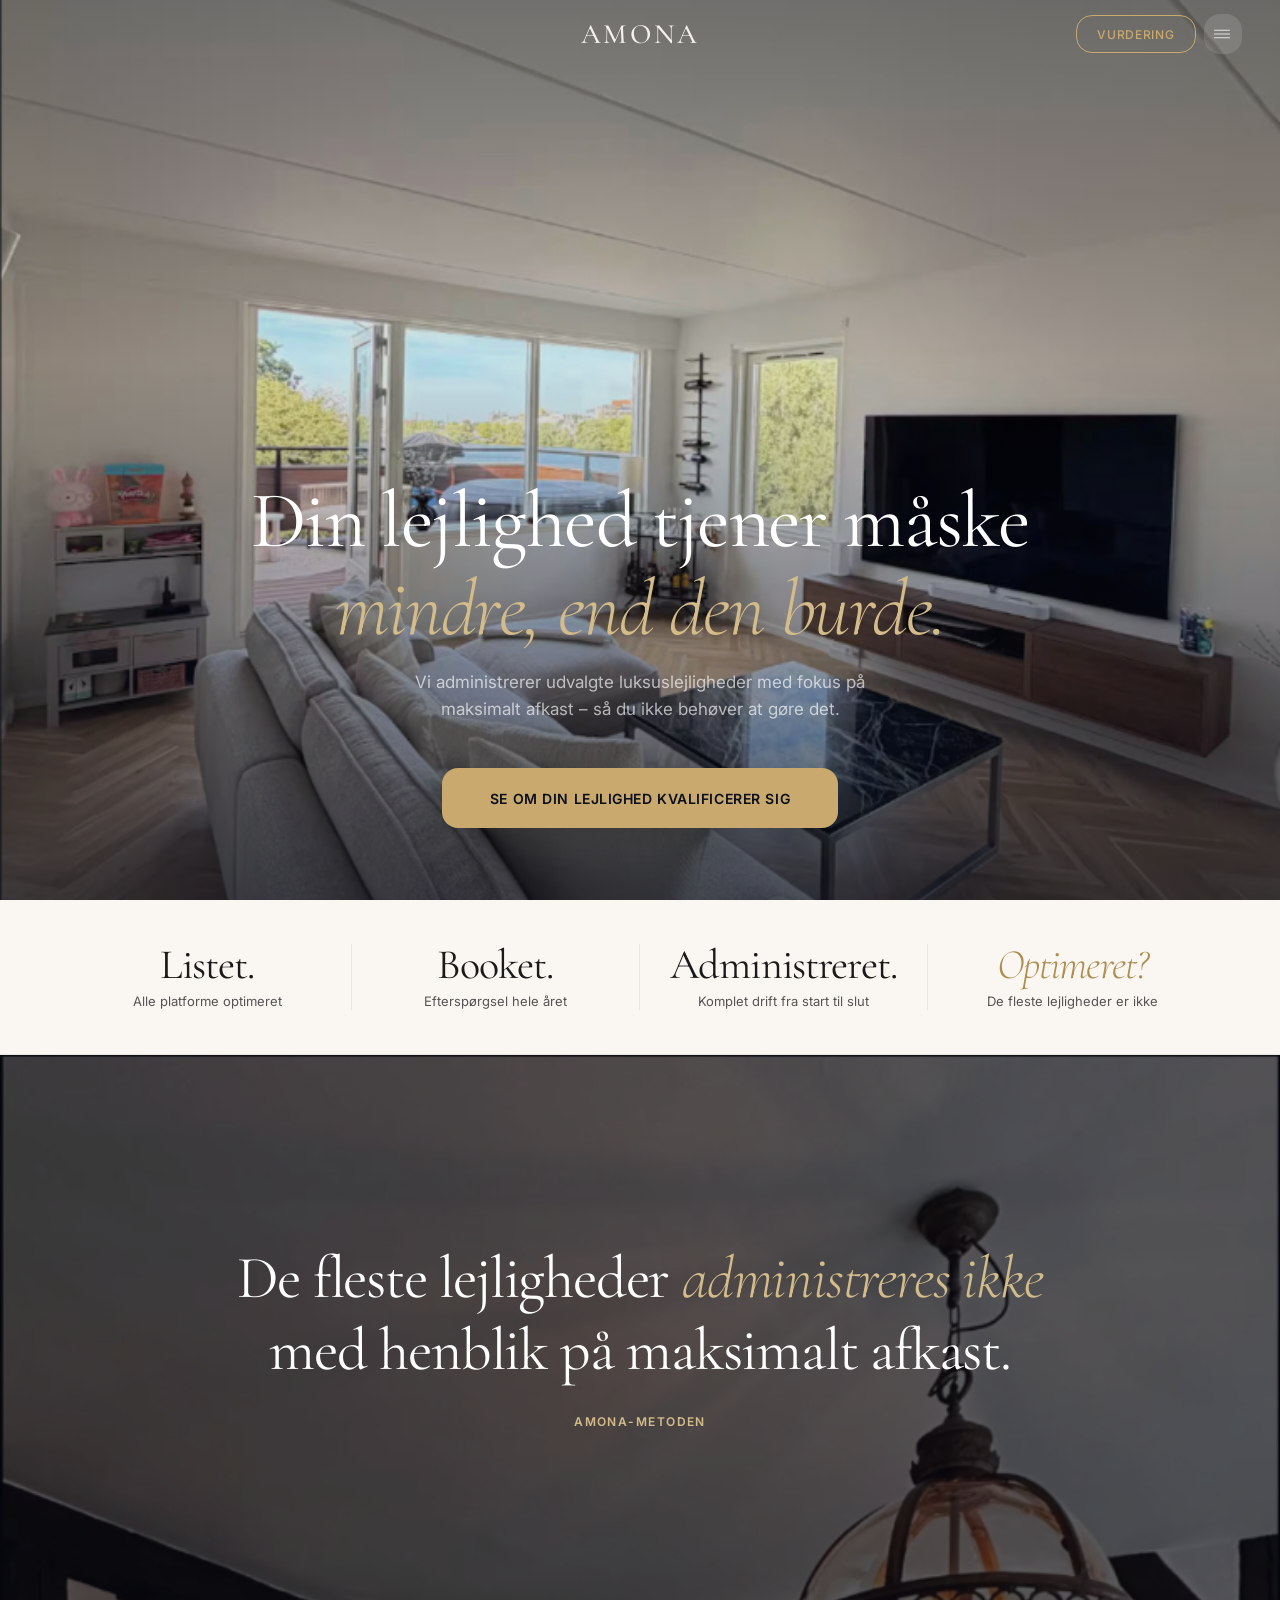
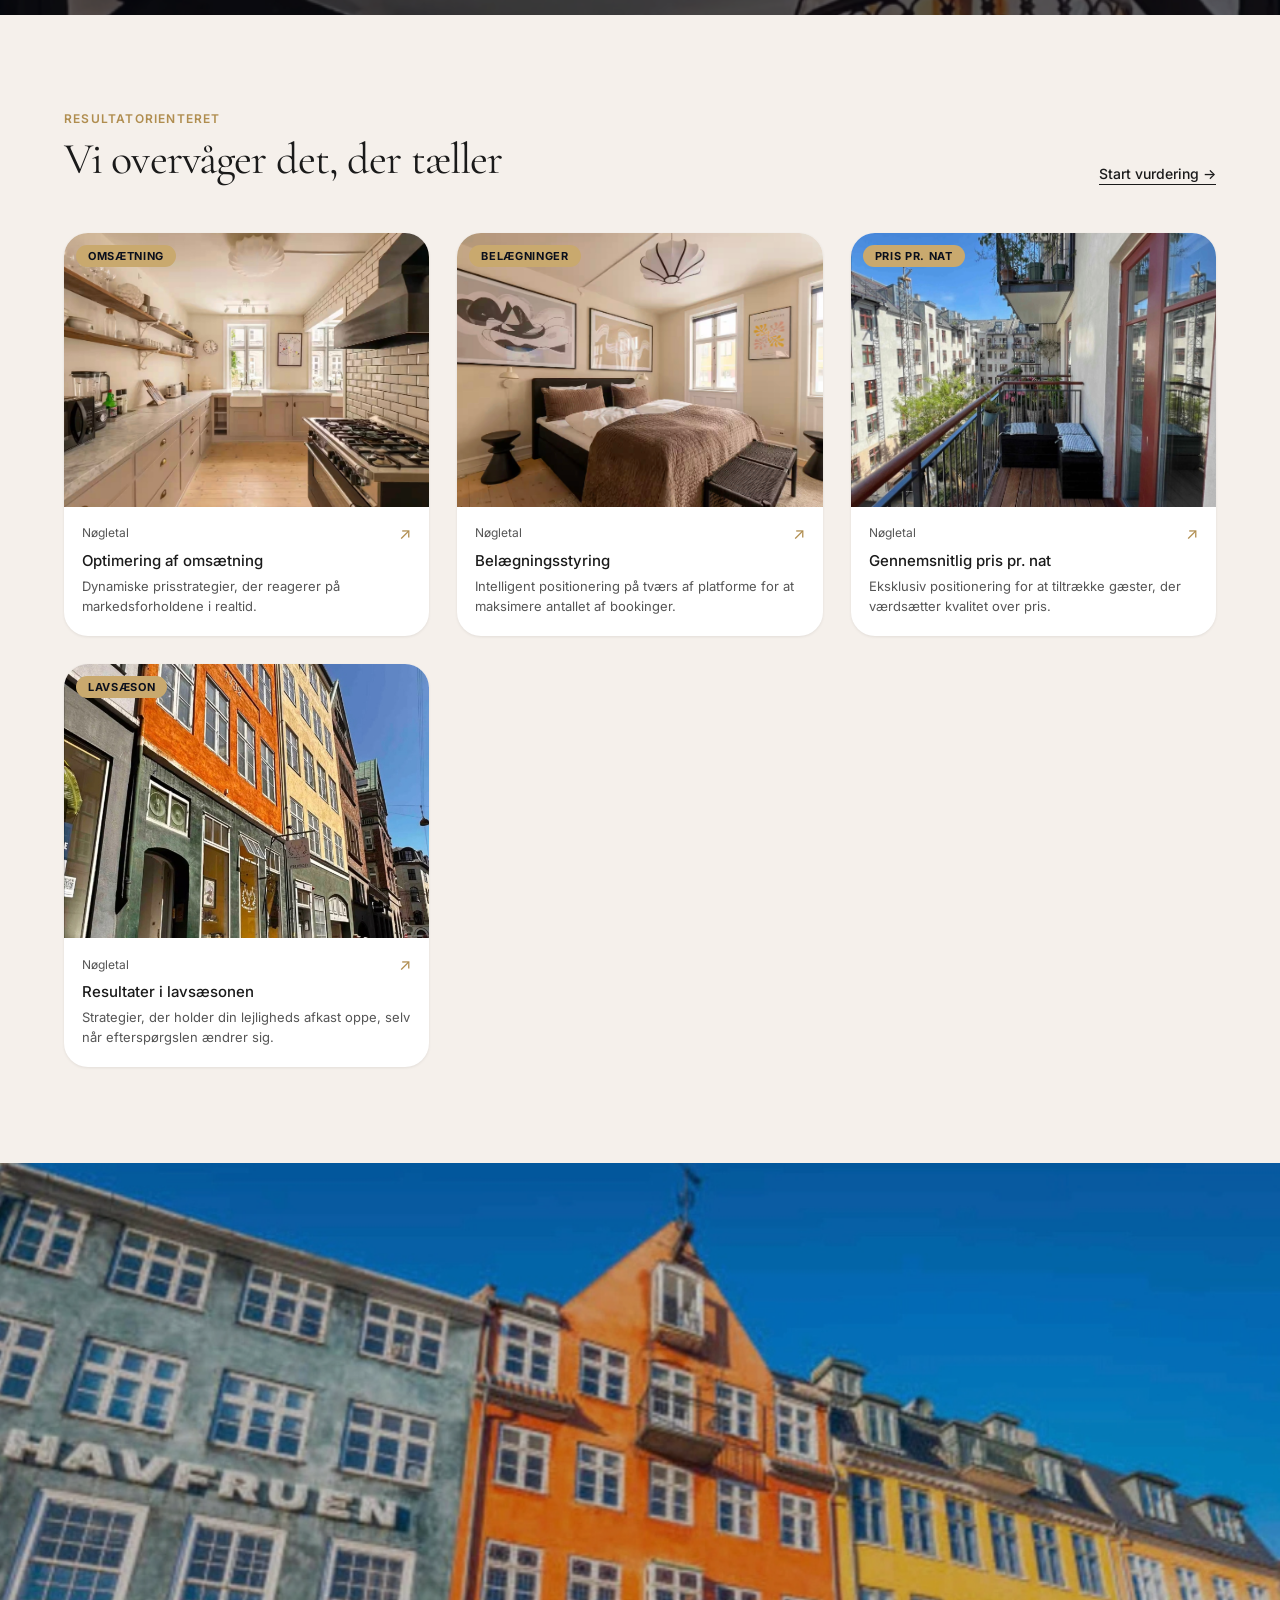
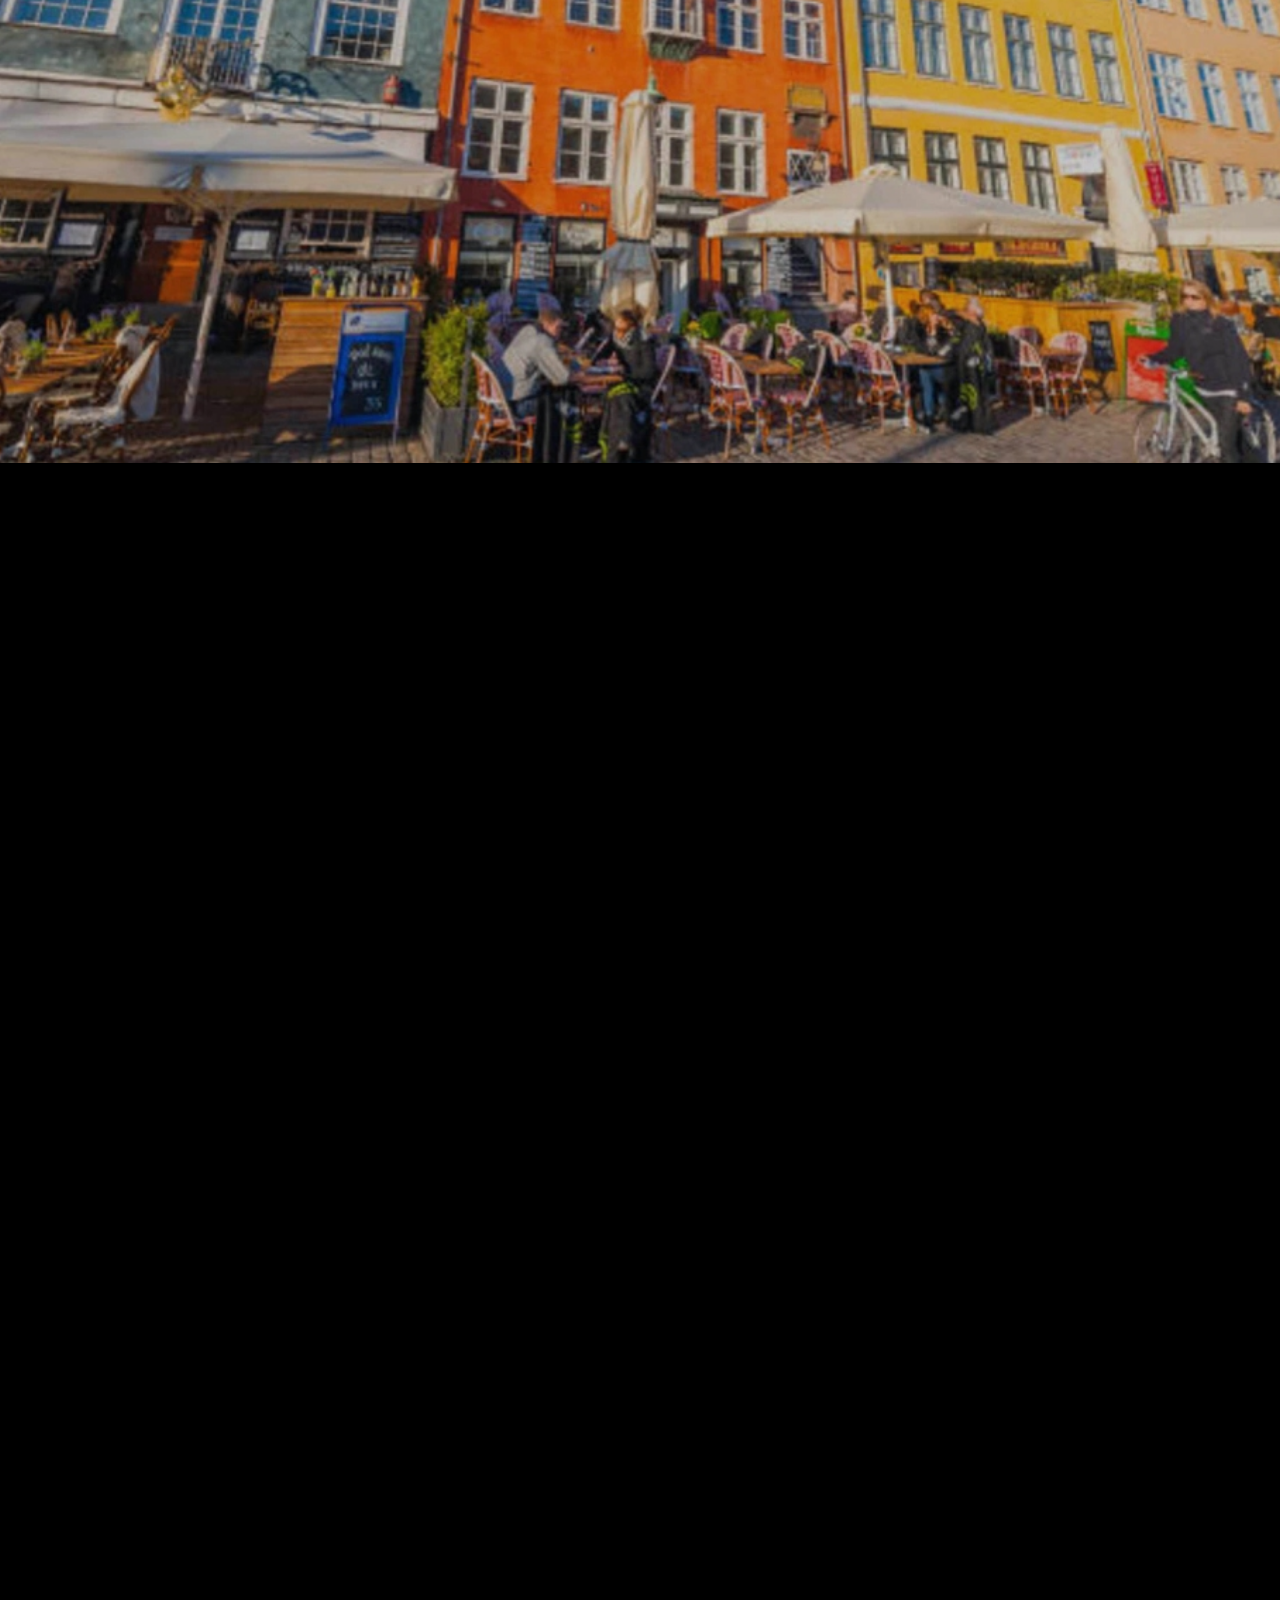
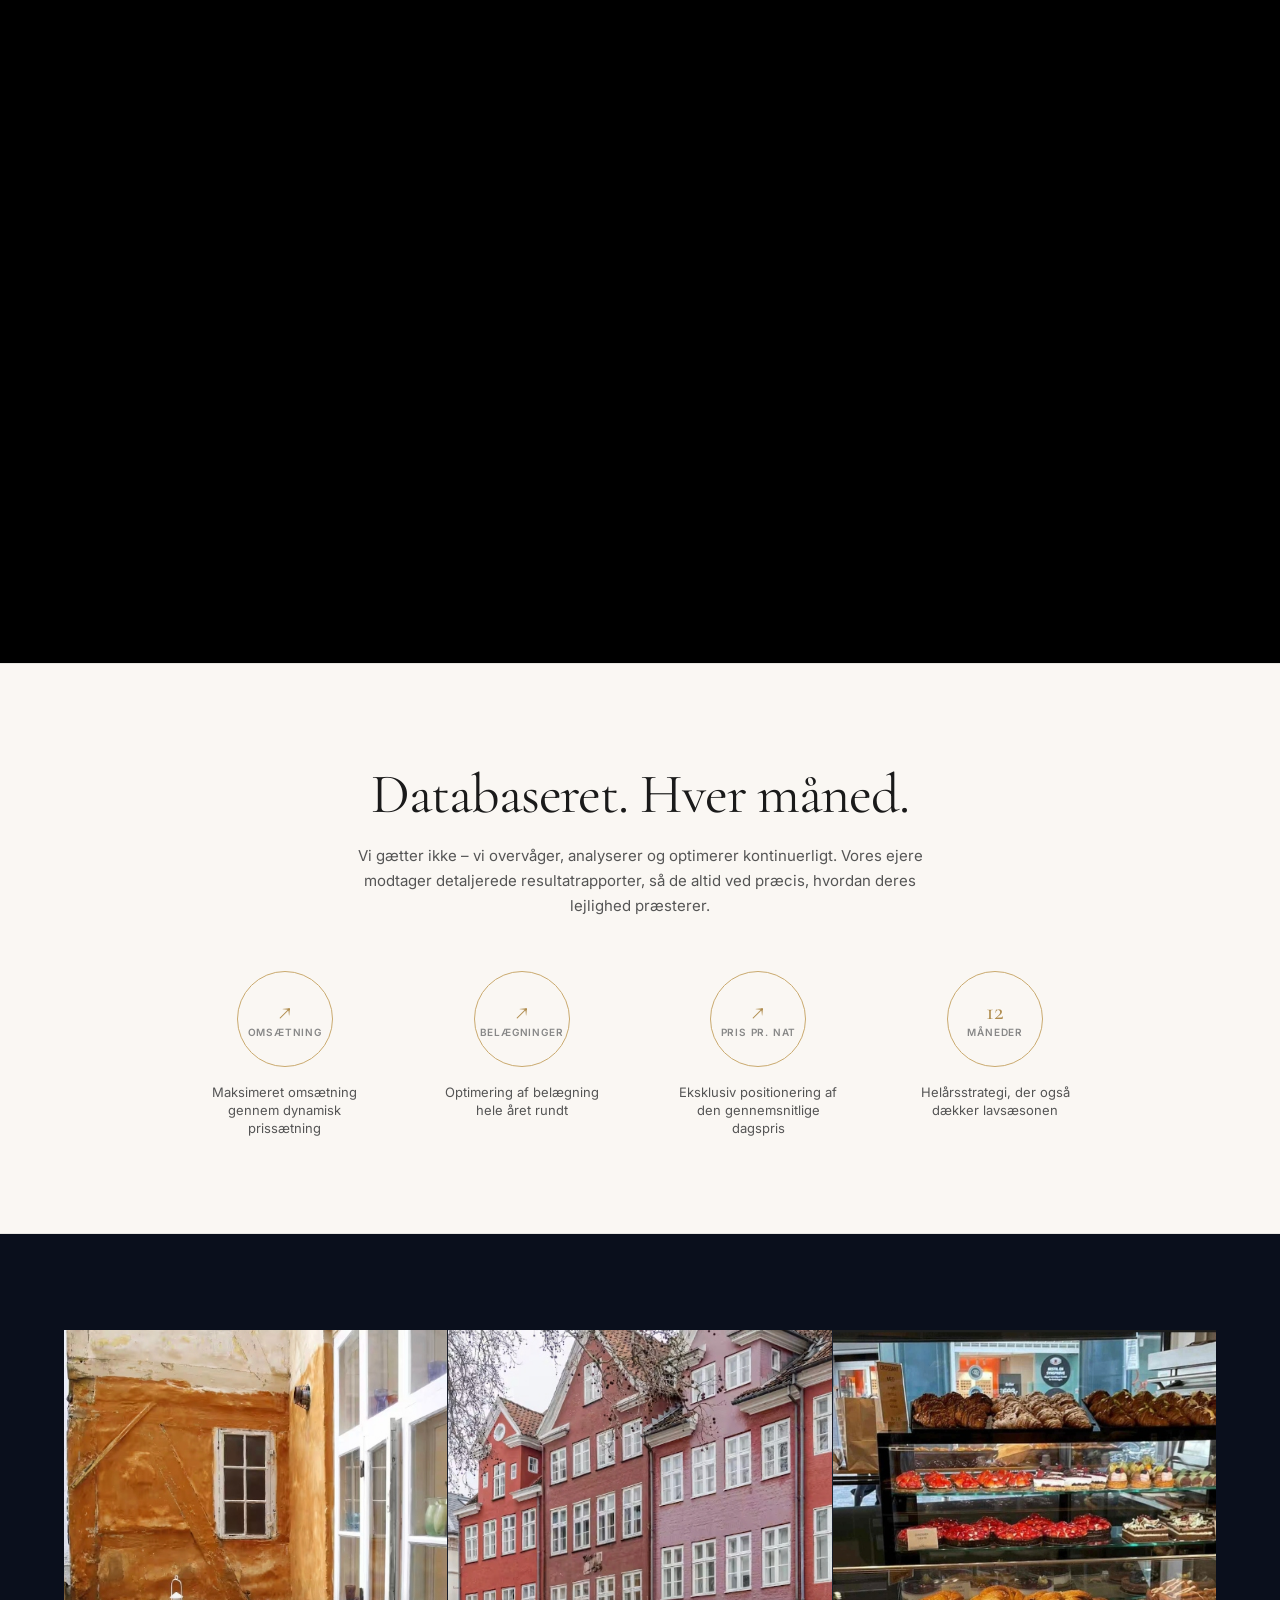
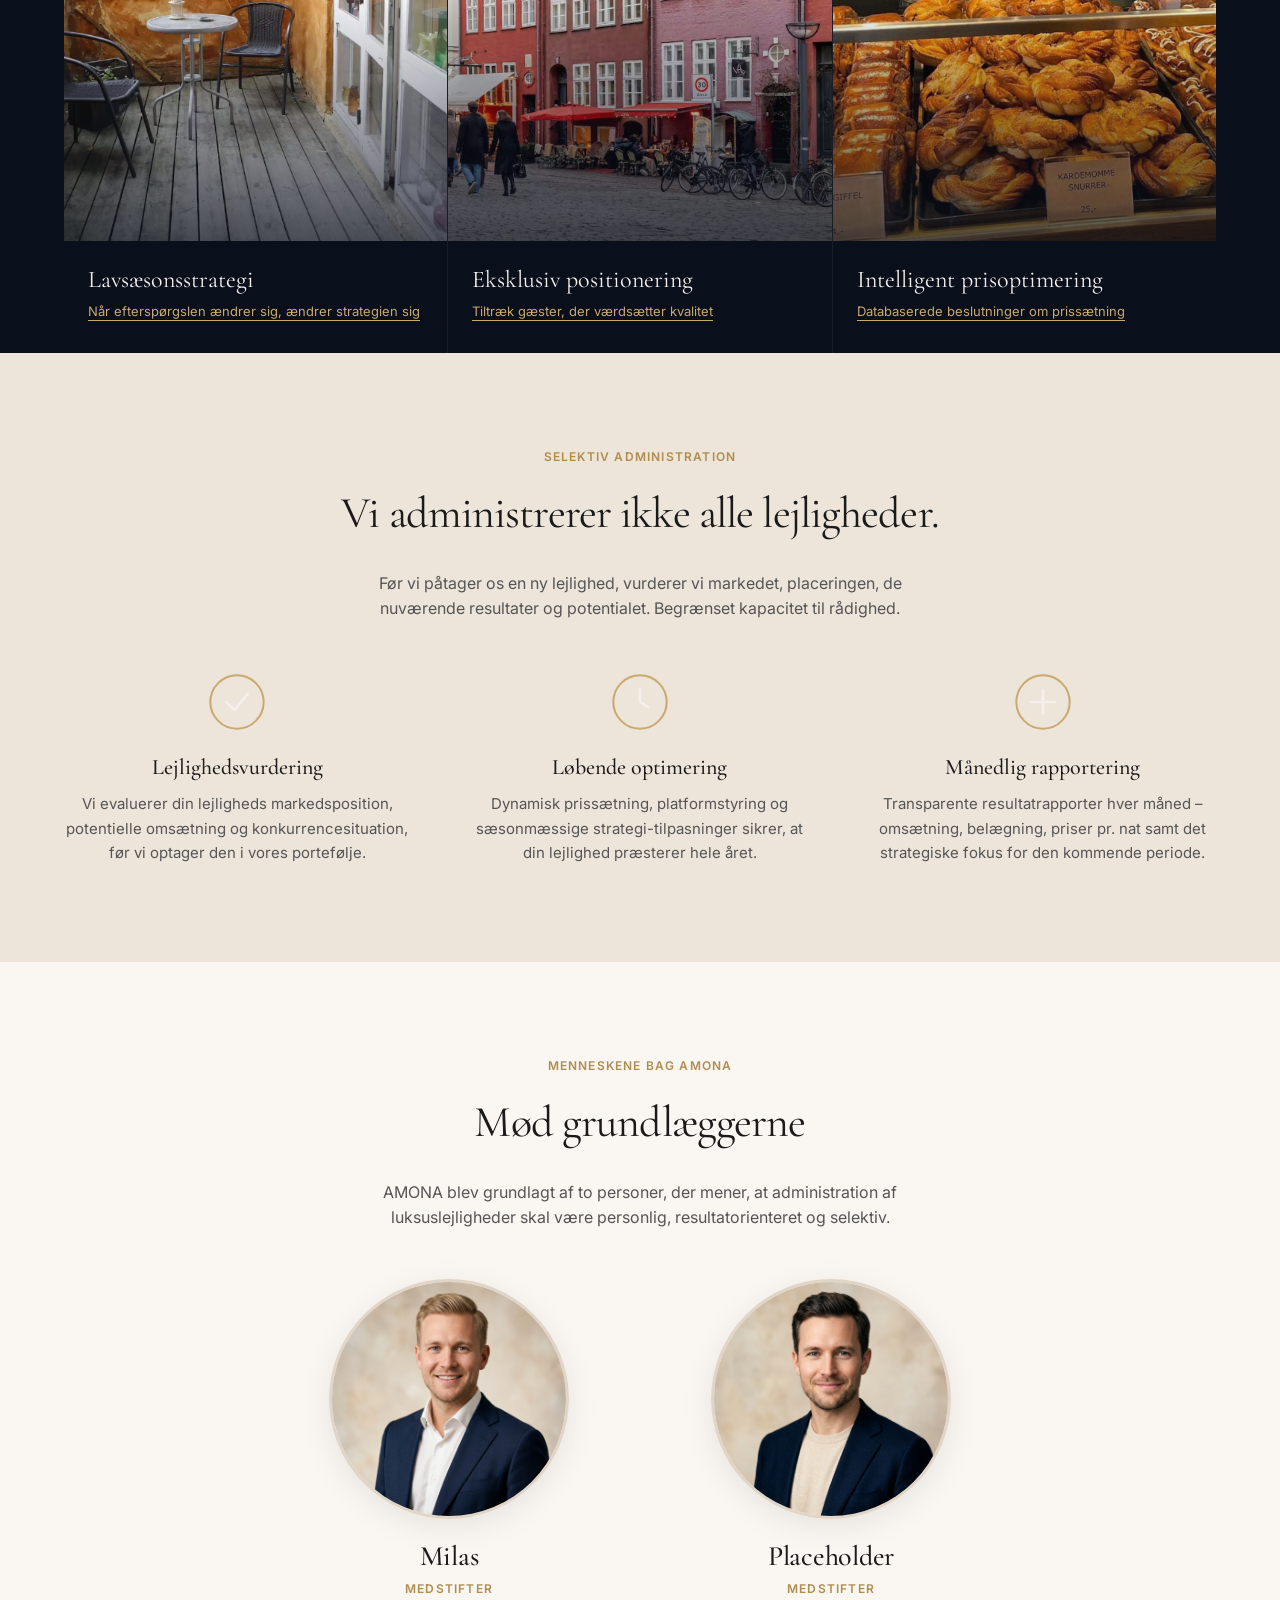
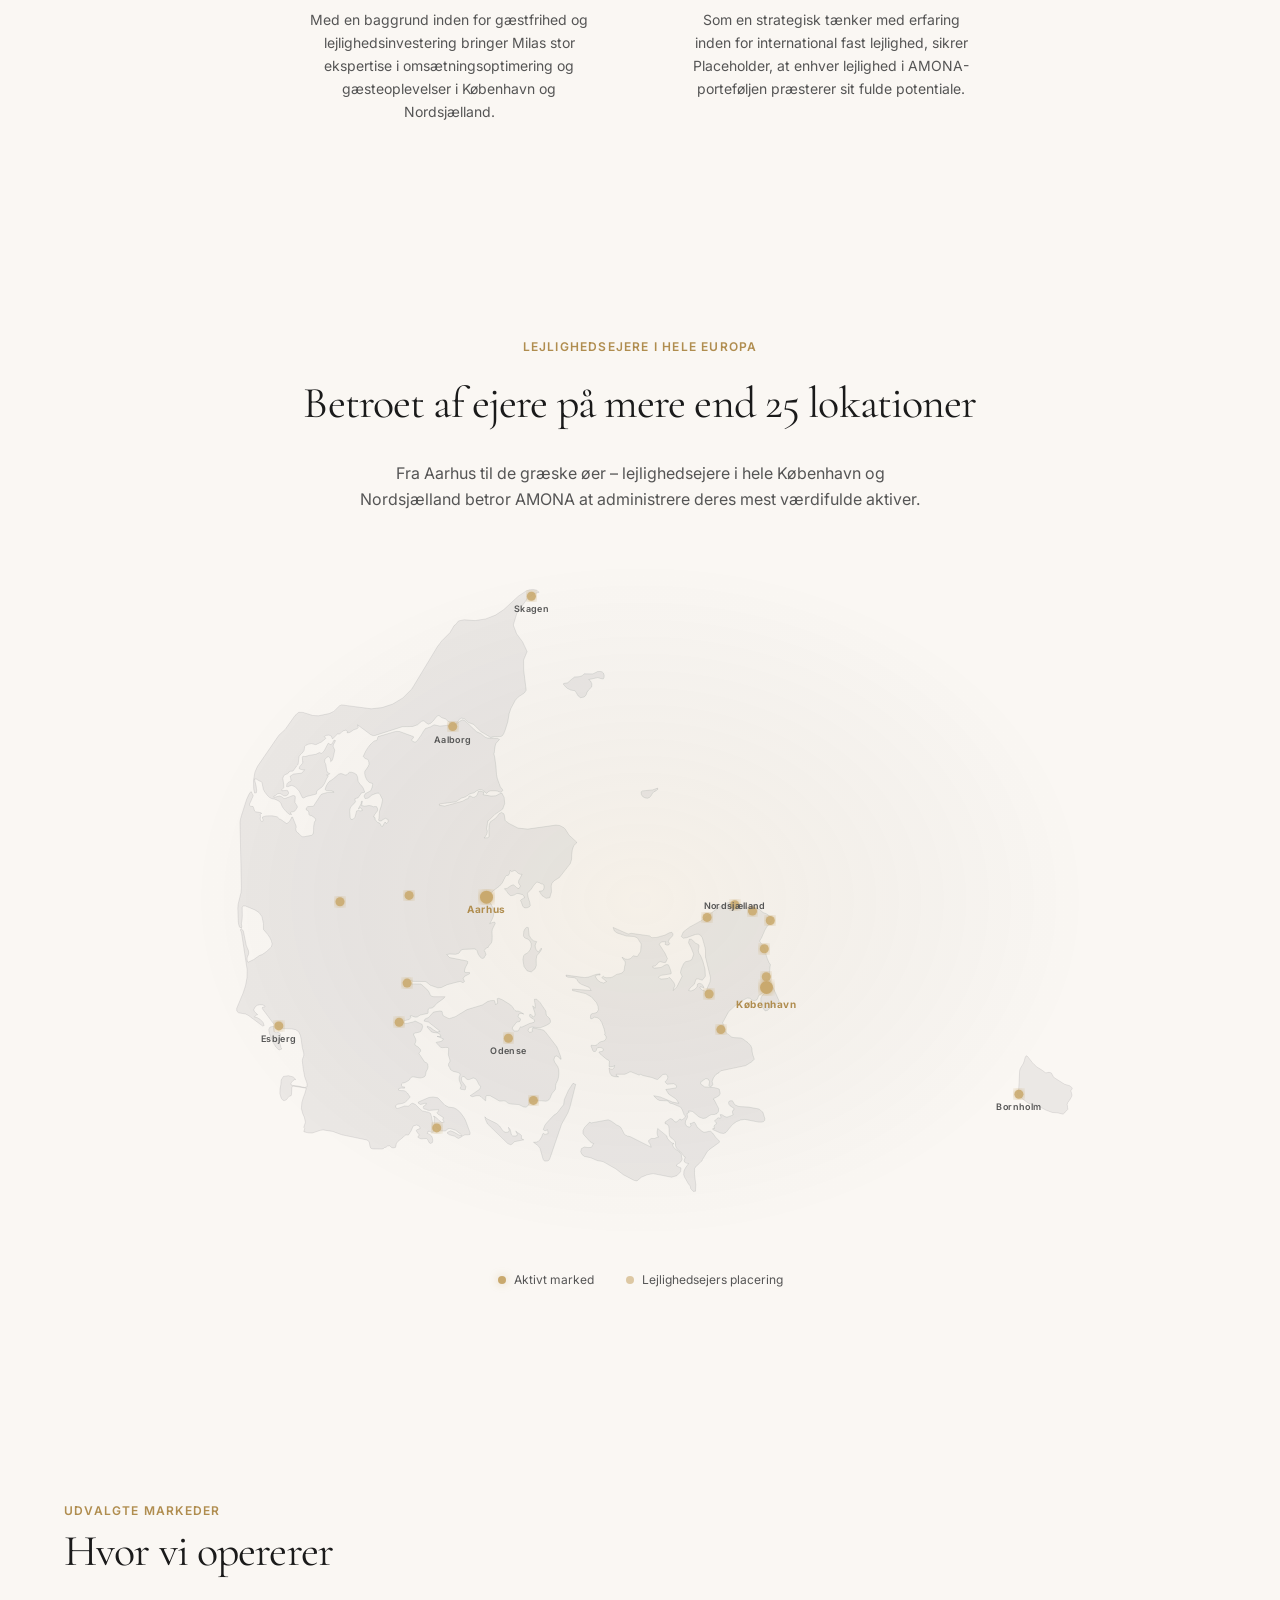
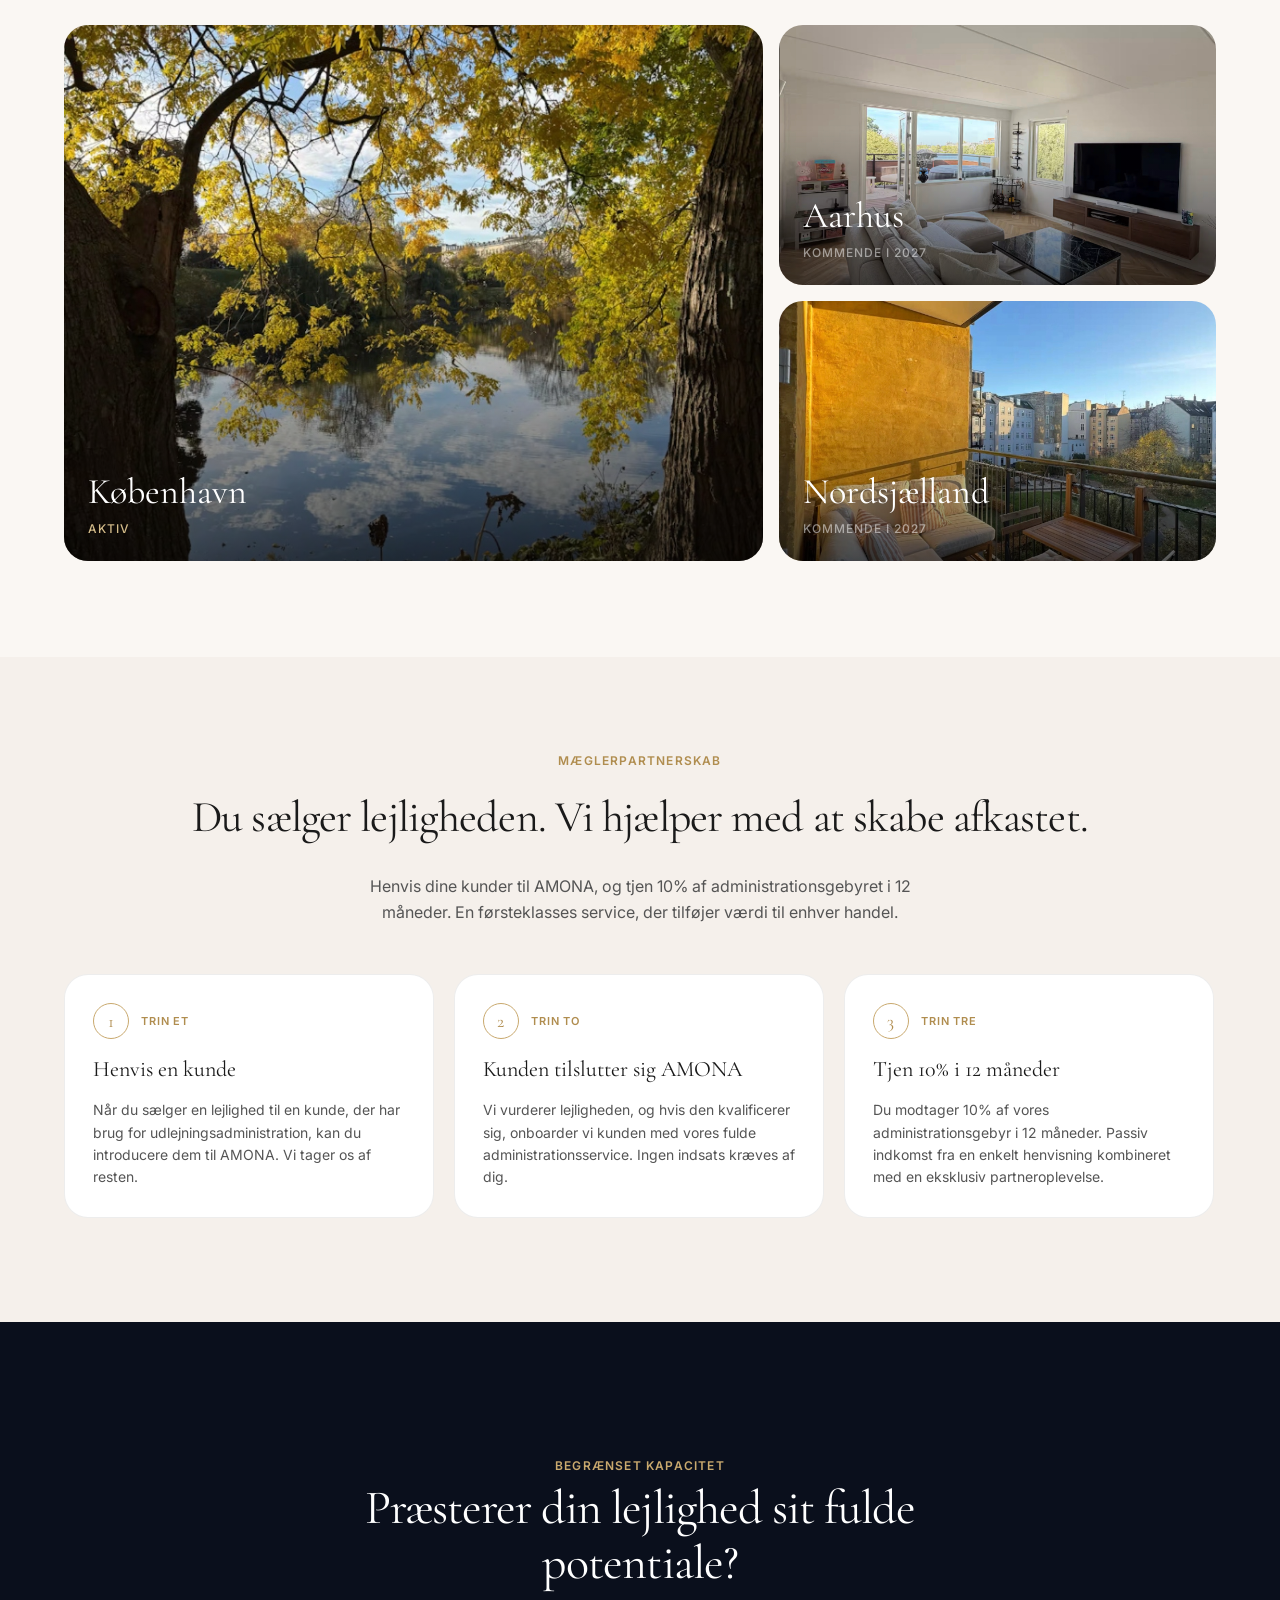
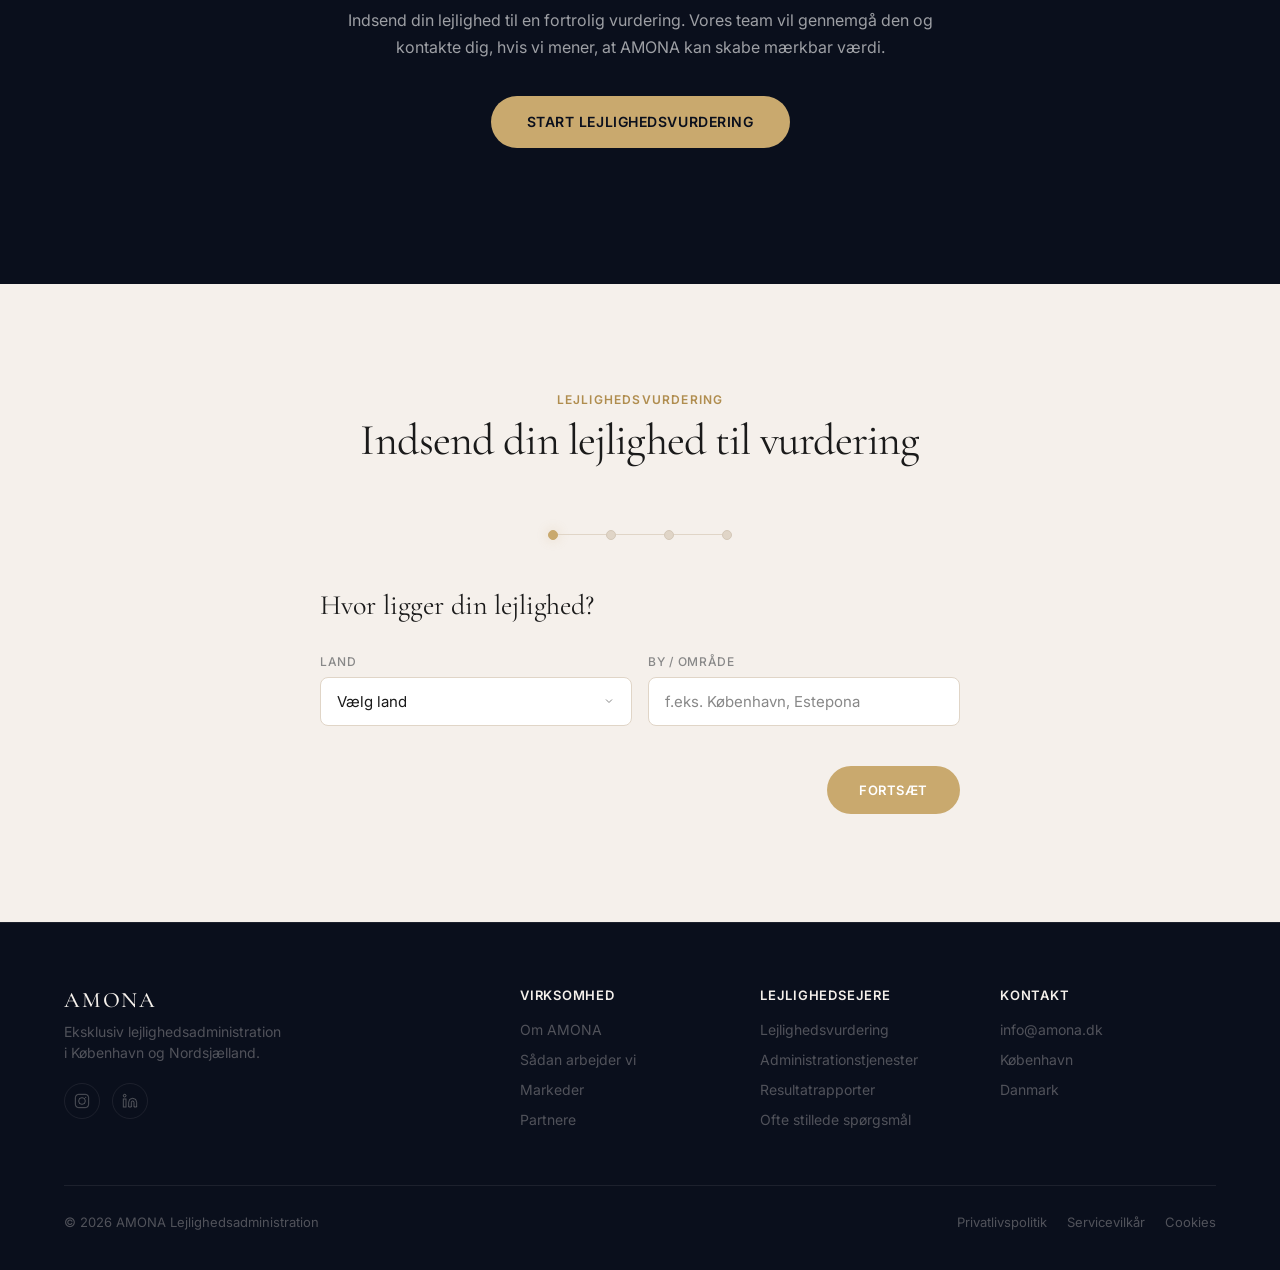
==== commit c3ba0fd1: "feat: tilføj egne billeder til hjemmesiden" ====
--- a/index.html
+++ b/index.html
@@ -50,7 +50,7 @@
     <!-- ═══ HERO (mirrors Mila's hero exactly) ═════════════ -->
     <section class="hero" aria-label="Hero">
       <div class="hero-image">
-        <img src="assets/images/hero.png" alt="Luxury Mediterranean lejlighed with infinity pool overlooking the København at sunset" loading="eager" fetchpriority="high" />
+        <img src="assets/images/img_living_bright.png" alt="Luxury Mediterranean lejlighed with infinity pool overlooking the København at sunset" loading="eager" fetchpriority="high" />
         <div class="hero-overlay"></div>
       </div>
       <div class="hero-content">
@@ -94,7 +94,7 @@
     <!-- ═══ STATEMENT QUOTE (mirrors Mila's press quote) ═══ -->
     <section class="statement-section" aria-label="Statement">
       <div class="statement-inner">
-        <img src="assets/images/interior.png" alt="Premium lejlighed interior with panoramic sea view" loading="lazy" class="statement-bg" />
+        <img src="assets/images/img_dining_rustic.jpg" alt="Premium lejlighed interior with panoramic sea view" loading="lazy" class="statement-bg" />
         <div class="statement-overlay"></div>
         <div class="statement-content">
           <blockquote class="statement-quote">
@@ -118,7 +118,7 @@
         <div class="metrics-grid">
           <article class="metric-card">
             <div class="metric-card-visual">
-              <img src="assets/images/hero.png" alt="Luxury lejlighed exterior" loading="lazy" />
+              <img src="assets/images/img_kitchen.jpg" alt="Eksklusivt køkken" loading="lazy" />
               <div class="metric-card-badge">Omsætning</div>
             </div>
             <div class="metric-card-body">
@@ -132,7 +132,7 @@
           </article>
           <article class="metric-card">
             <div class="metric-card-visual">
-              <img src="assets/images/interior.png" alt="Premium property interior" loading="lazy" />
+              <img src="assets/images/img_bedroom.png" alt="Eksklusivt soveværelse" loading="lazy" />
               <div class="metric-card-badge">Belægninger</div>
             </div>
             <div class="metric-card-body">
@@ -146,7 +146,7 @@
           </article>
           <article class="metric-card">
             <div class="metric-card-visual">
-              <img src="assets/images/lowseason.png" alt="Property at twilight" loading="lazy" />
+              <img src="assets/images/img_balcony_red.jpg" alt="Sydvendt altan" loading="lazy" />
               <div class="metric-card-badge">Pris pr. nat</div>
             </div>
             <div class="metric-card-body">
@@ -160,7 +160,7 @@
           </article>
           <article class="metric-card">
             <div class="metric-card-visual">
-              <img src="assets/images/coastline.png" alt="København coastline" loading="lazy" />
+              <img src="assets/images/img_street_orange.jpg" alt="Københavns gader" loading="lazy" />
               <div class="metric-card-badge">Lavsæson</div>
             </div>
             <div class="metric-card-body">
@@ -180,7 +180,7 @@
     <section class="scrollstop" id="scrollstop">
       <div class="scrollstop-sticky">
         <div class="scrollstop-image-wrap">
-          <img src="assets/images/scroll-lejlighed.png" alt="Luxury Mediterranean lejlighed managed by AMONA" class="scrollstop-image" />
+          <img src="assets/images/img_nyhavn.jpg" alt="Luxury Mediterranean lejlighed managed by AMONA" class="scrollstop-image" />
           <div class="scrollstop-overlay"></div>
         </div>
         <!-- Text panels that fade in/out at scroll positions -->
@@ -244,7 +244,7 @@
         <div class="editorial-grid">
           <a href="#assessment" class="editorial-card">
             <div class="editorial-img-wrap">
-              <img src="assets/images/lowseason.png" alt="Lejlighed at twilight — low season" loading="lazy" class="editorial-img" />
+              <img src="assets/images/img_courtyard.jpg" alt="Hyggelig gårdhave" loading="lazy" class="editorial-img" />
               <div class="editorial-img-overlay"></div>
             </div>
             <div class="editorial-body">
@@ -254,7 +254,7 @@
           </a>
           <a href="#assessment" class="editorial-card">
             <div class="editorial-img-wrap">
-              <img src="assets/images/interior.png" alt="Luxury lejlighed interior" loading="lazy" class="editorial-img" />
+              <img src="assets/images/img_street_red.jpg" alt="Smukke røde bygninger i København" loading="lazy" class="editorial-img" />
               <div class="editorial-img-overlay"></div>
             </div>
             <div class="editorial-body">
@@ -264,7 +264,7 @@
           </a>
           <a href="#assessment" class="editorial-card">
             <div class="editorial-img-wrap">
-              <img src="assets/images/hero.png" alt="Luxury property exterior" loading="lazy" class="editorial-img" />
+              <img src="assets/images/img_bakery.jpg" alt="Lokalt bageri i nærområdet" loading="lazy" class="editorial-img" />
               <div class="editorial-img-overlay"></div>
             </div>
             <div class="editorial-body">
@@ -467,7 +467,7 @@
         <div class="destinations-grid">
           <a href="#" class="dest-card dest-card--large">
             <div class="dest-img-wrap">
-              <img src="assets/images/coastline.png" alt="København coastline aerial view" loading="lazy" class="dest-img" />
+              <img src="assets/images/img_park_lake.jpg" alt="København coastline aerial view" loading="lazy" class="dest-img" />
               <div class="dest-overlay"></div>
             </div>
             <div class="dest-info">
@@ -477,7 +477,7 @@
           </a>
           <a href="#" class="dest-card">
             <div class="dest-img-wrap">
-              <img src="assets/images/hero.png" alt="Mediterranean coastal property" loading="lazy" class="dest-img" />
+              <img src="assets/images/img_living_bright.png" alt="Mediterranean coastal property" loading="lazy" class="dest-img" />
               <div class="dest-overlay"></div>
             </div>
             <div class="dest-info">
@@ -487,7 +487,7 @@
           </a>
           <a href="#" class="dest-card">
             <div class="dest-img-wrap">
-              <img src="assets/images/lowseason.png" alt="Luxury property in the Balearics" loading="lazy" class="dest-img" />
+              <img src="assets/images/img_balcony_yellow.jpg" alt="Luxury property in the Balearics" loading="lazy" class="dest-img" />
               <div class="dest-overlay"></div>
             </div>
             <div class="dest-info">
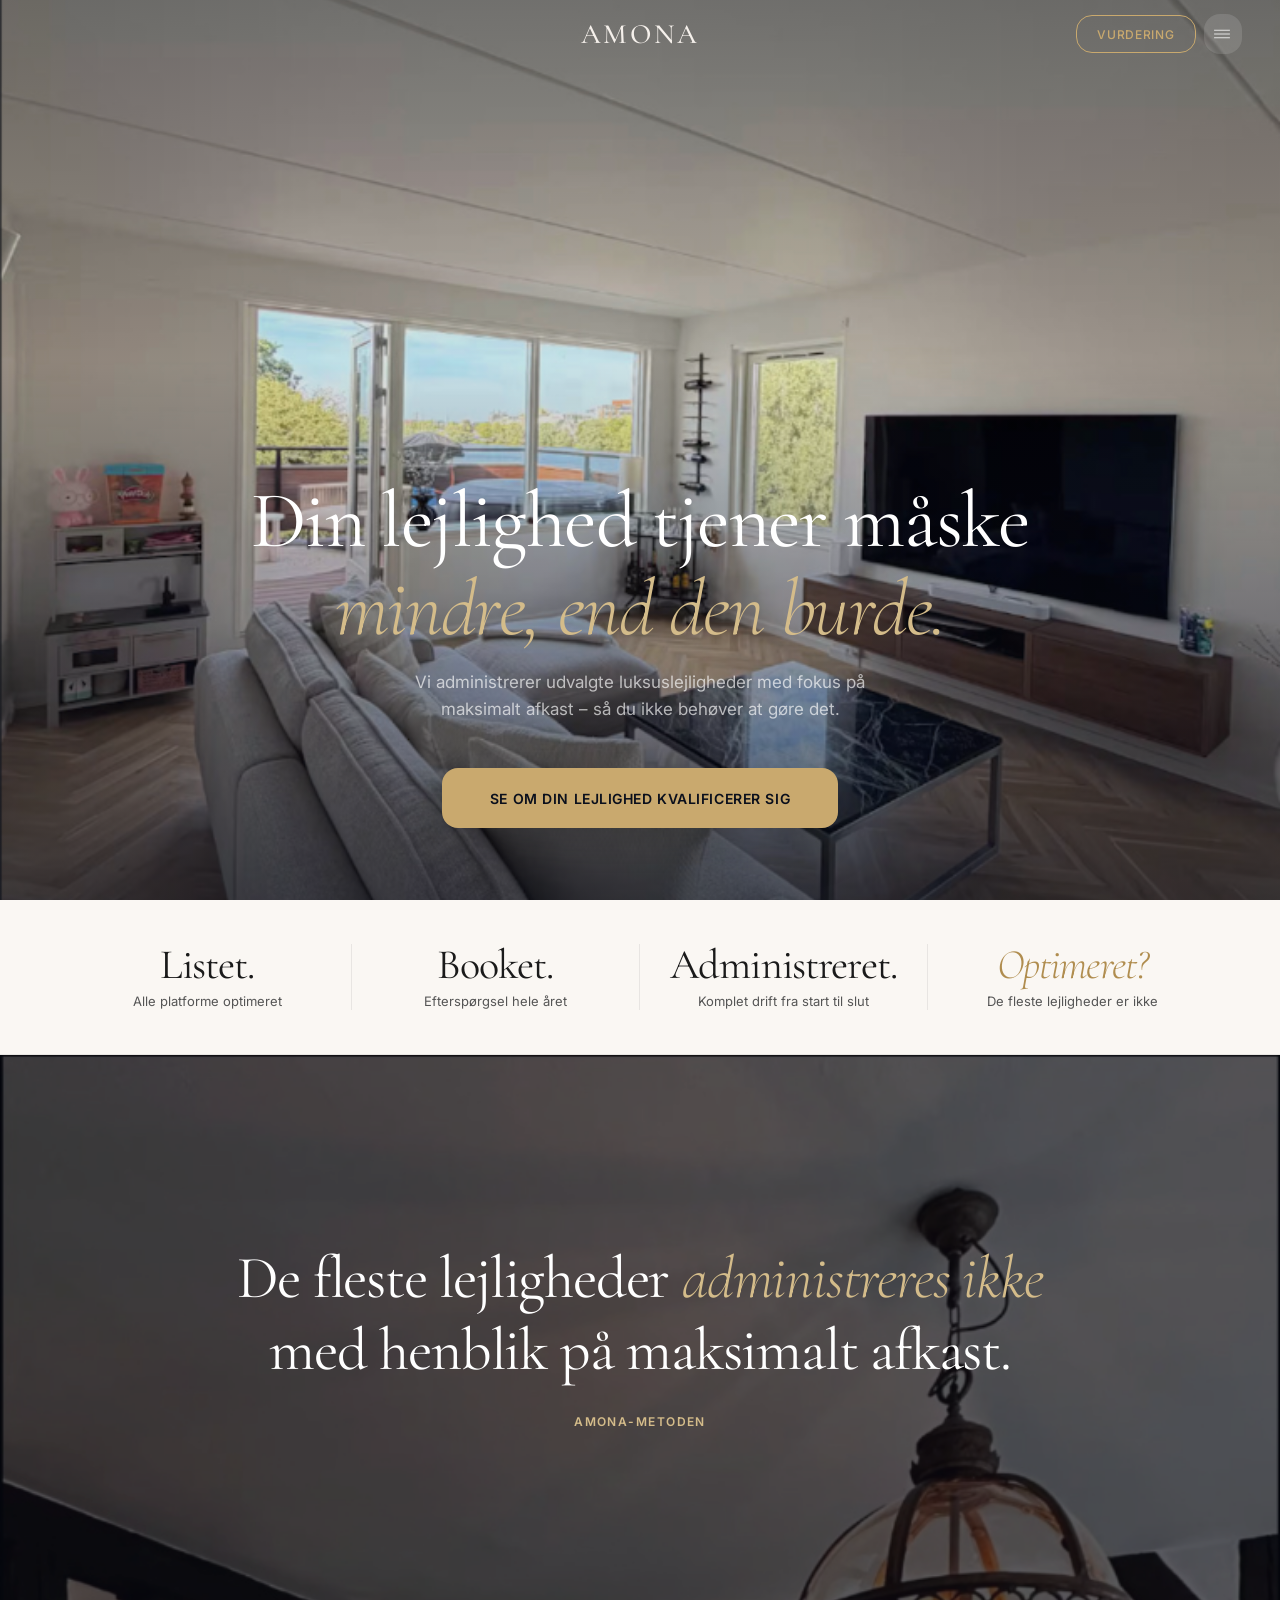
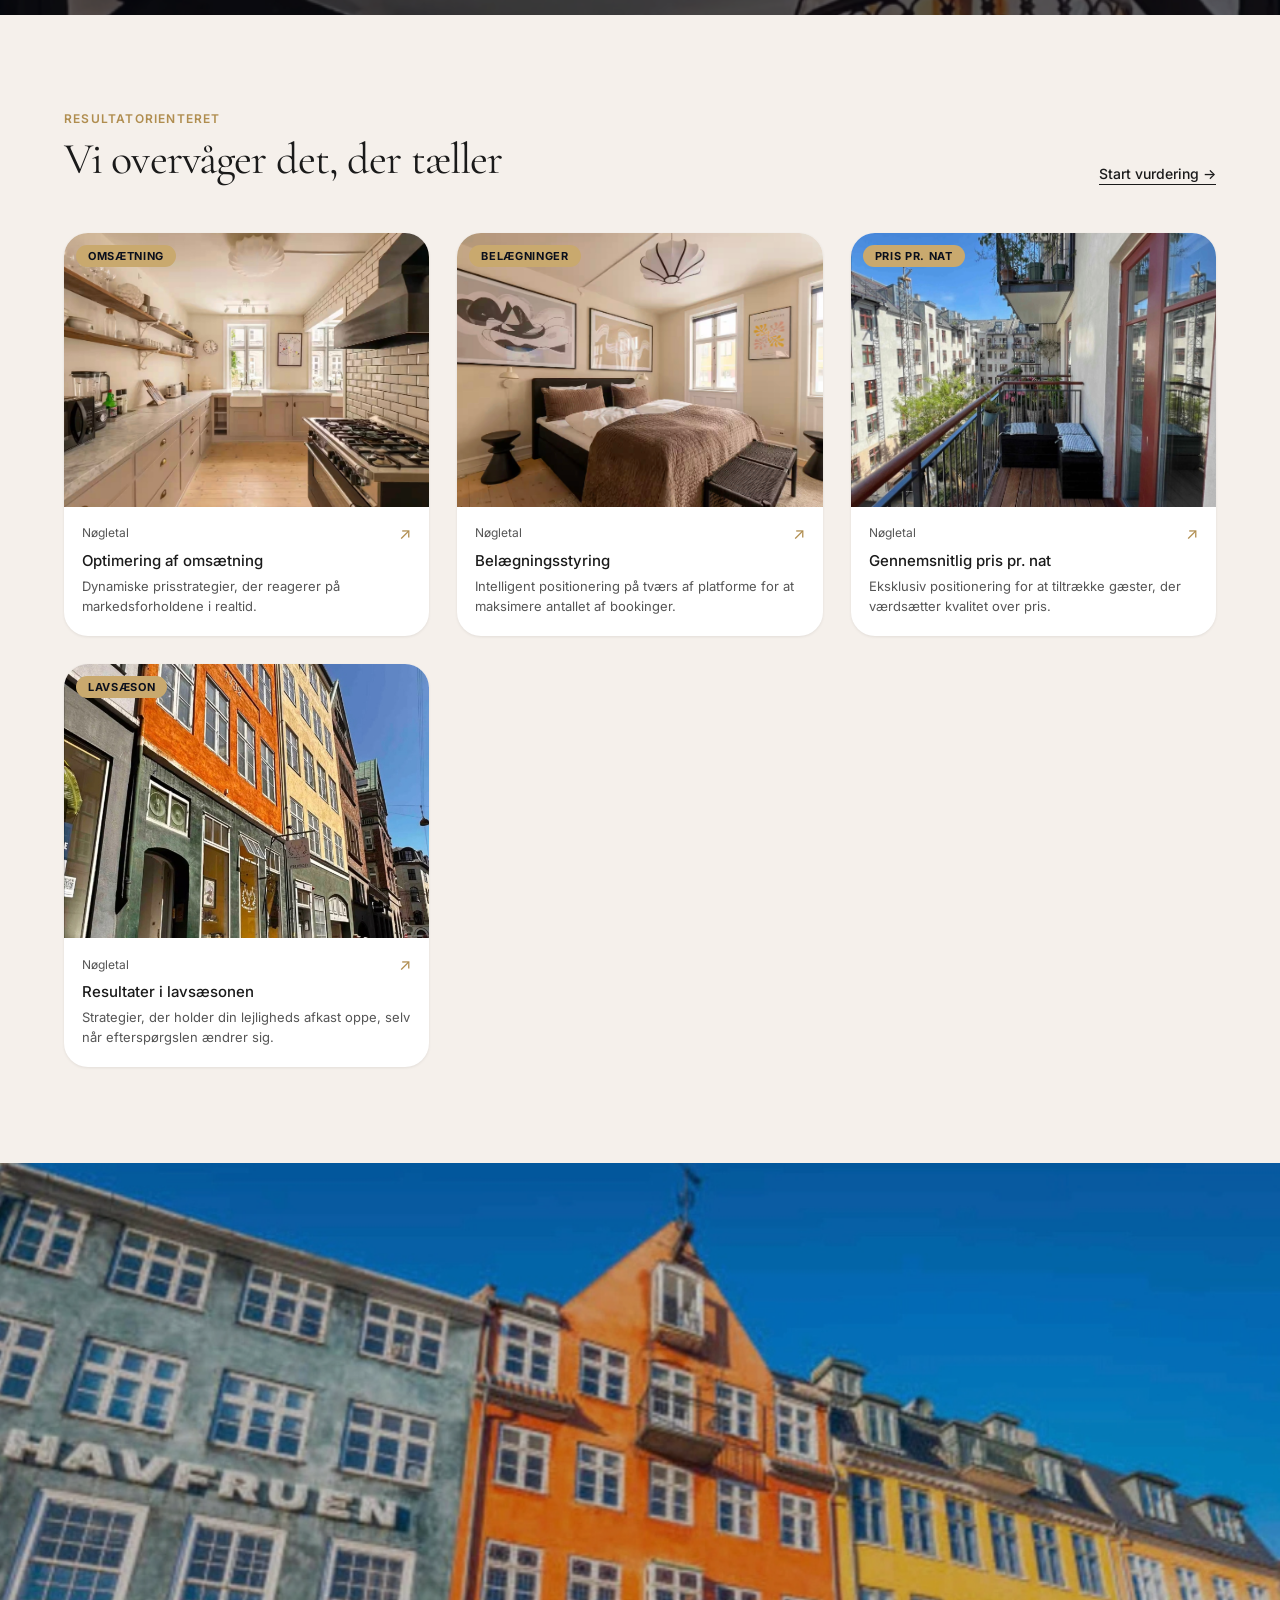
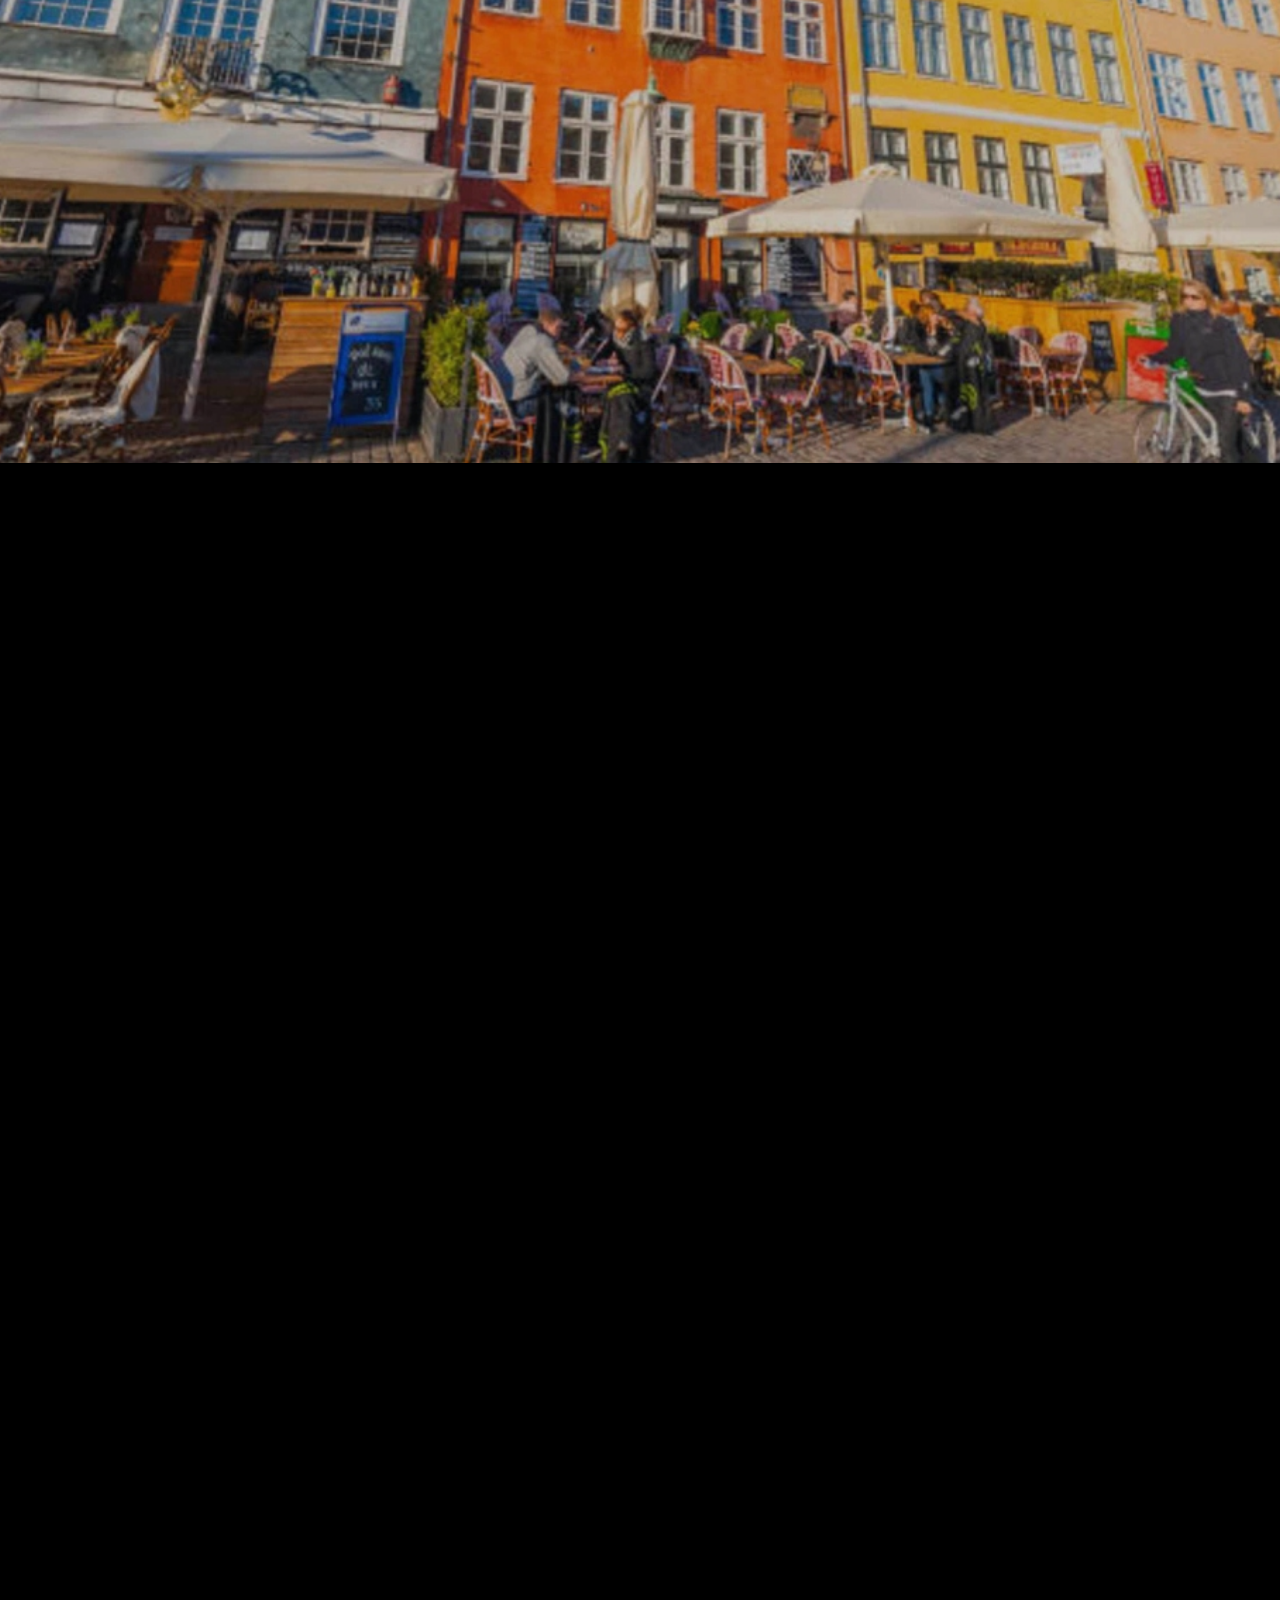
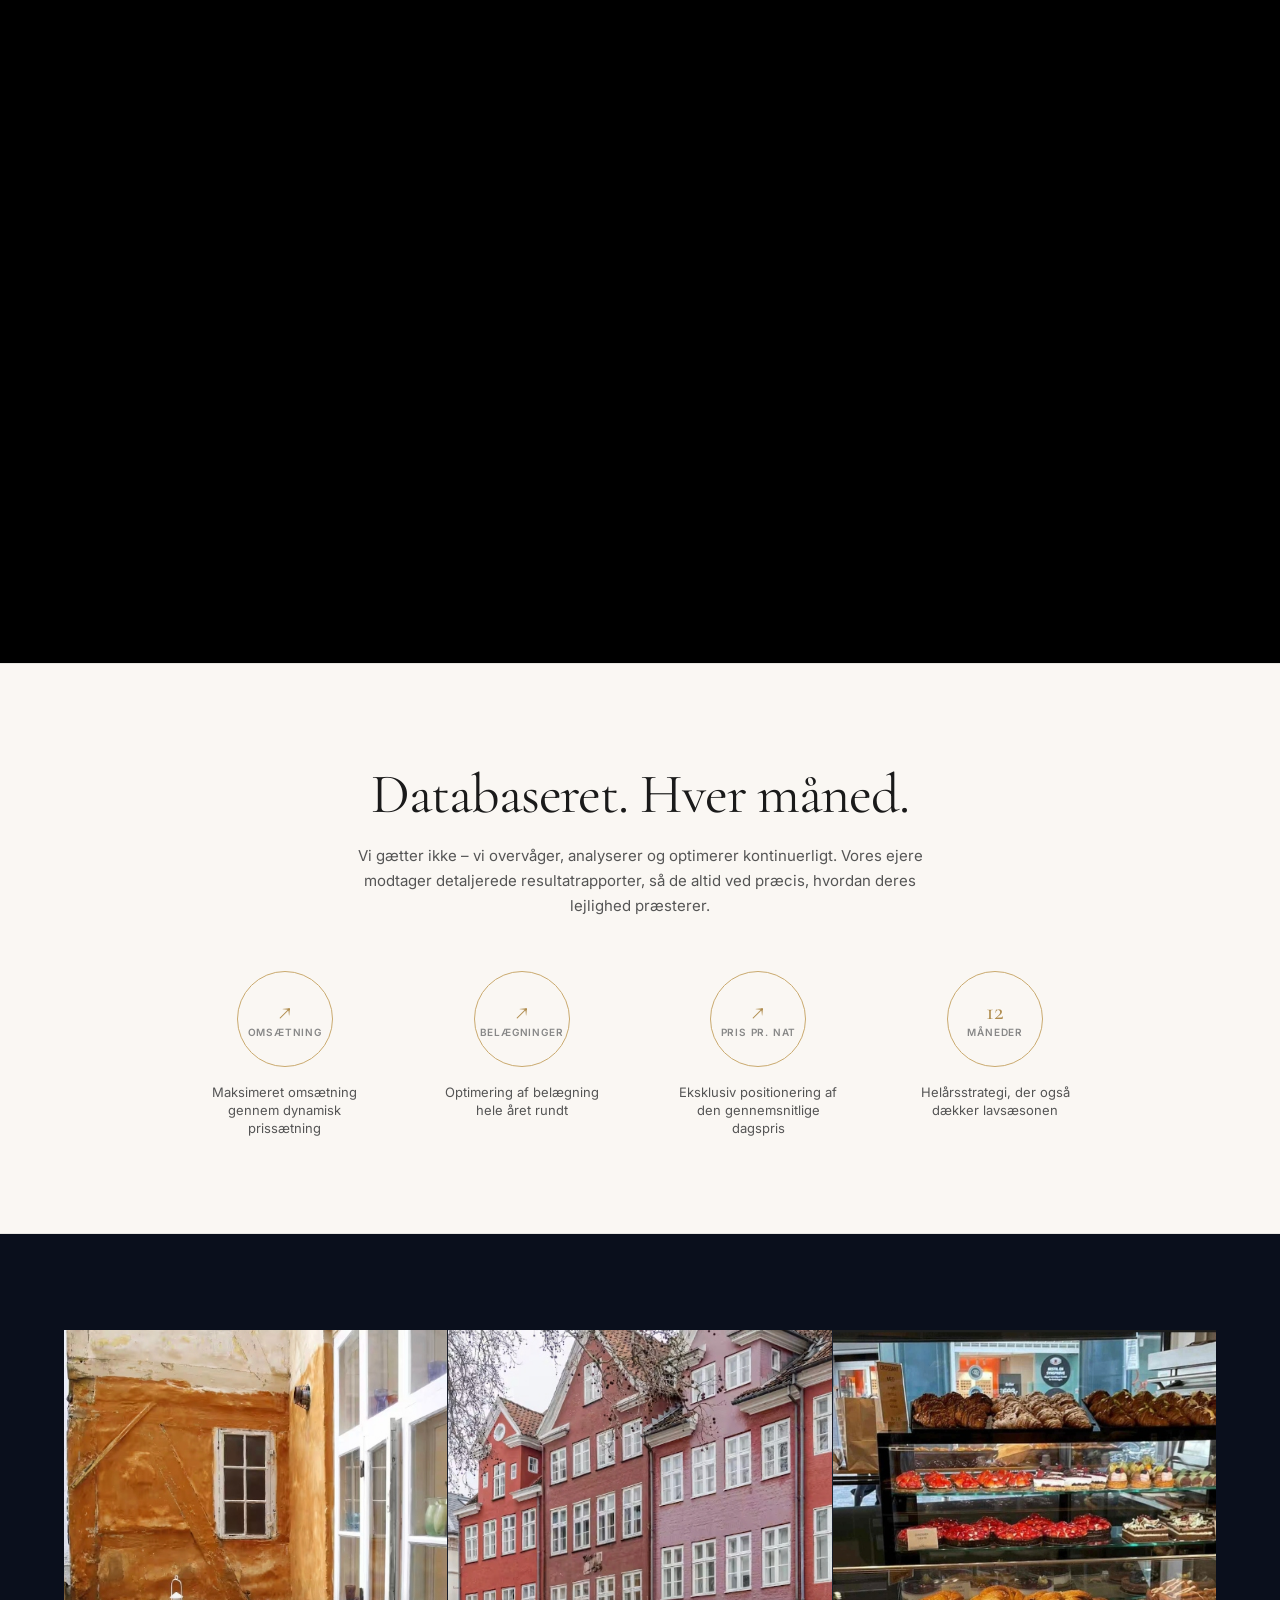
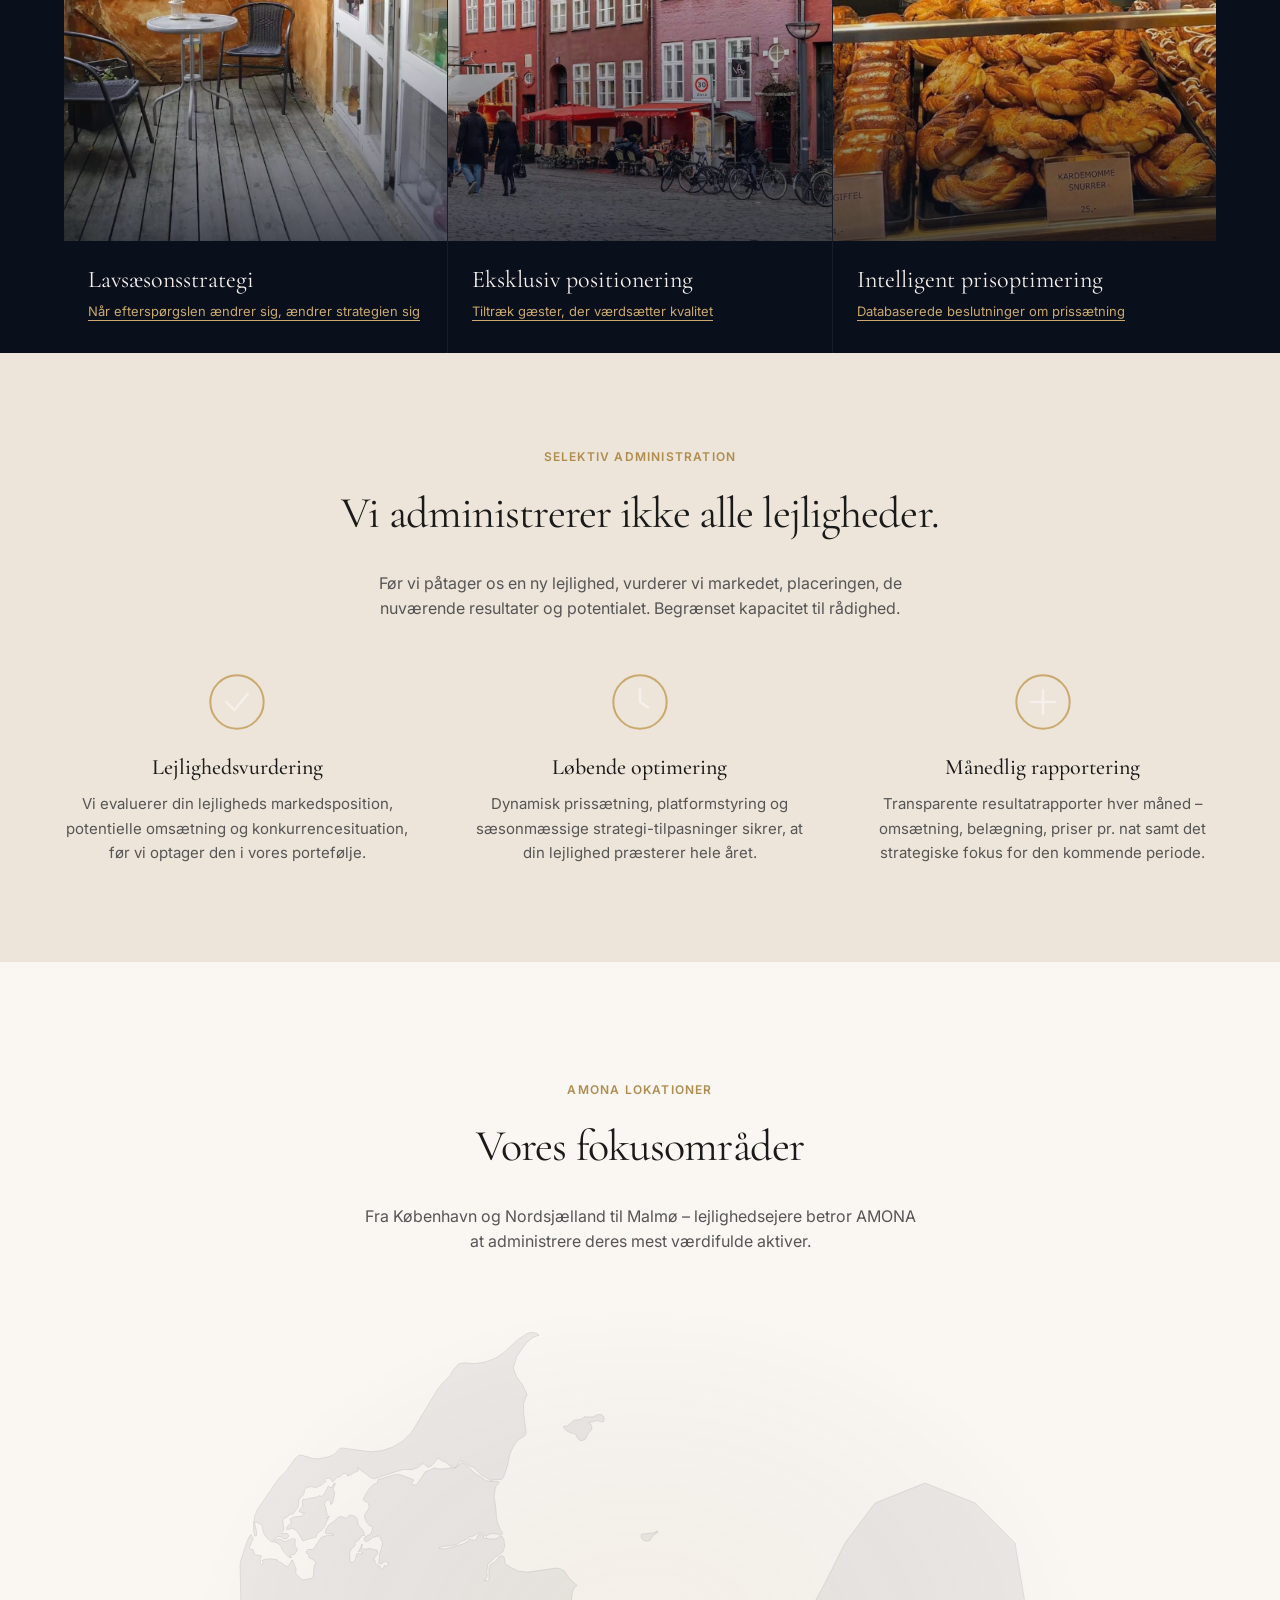
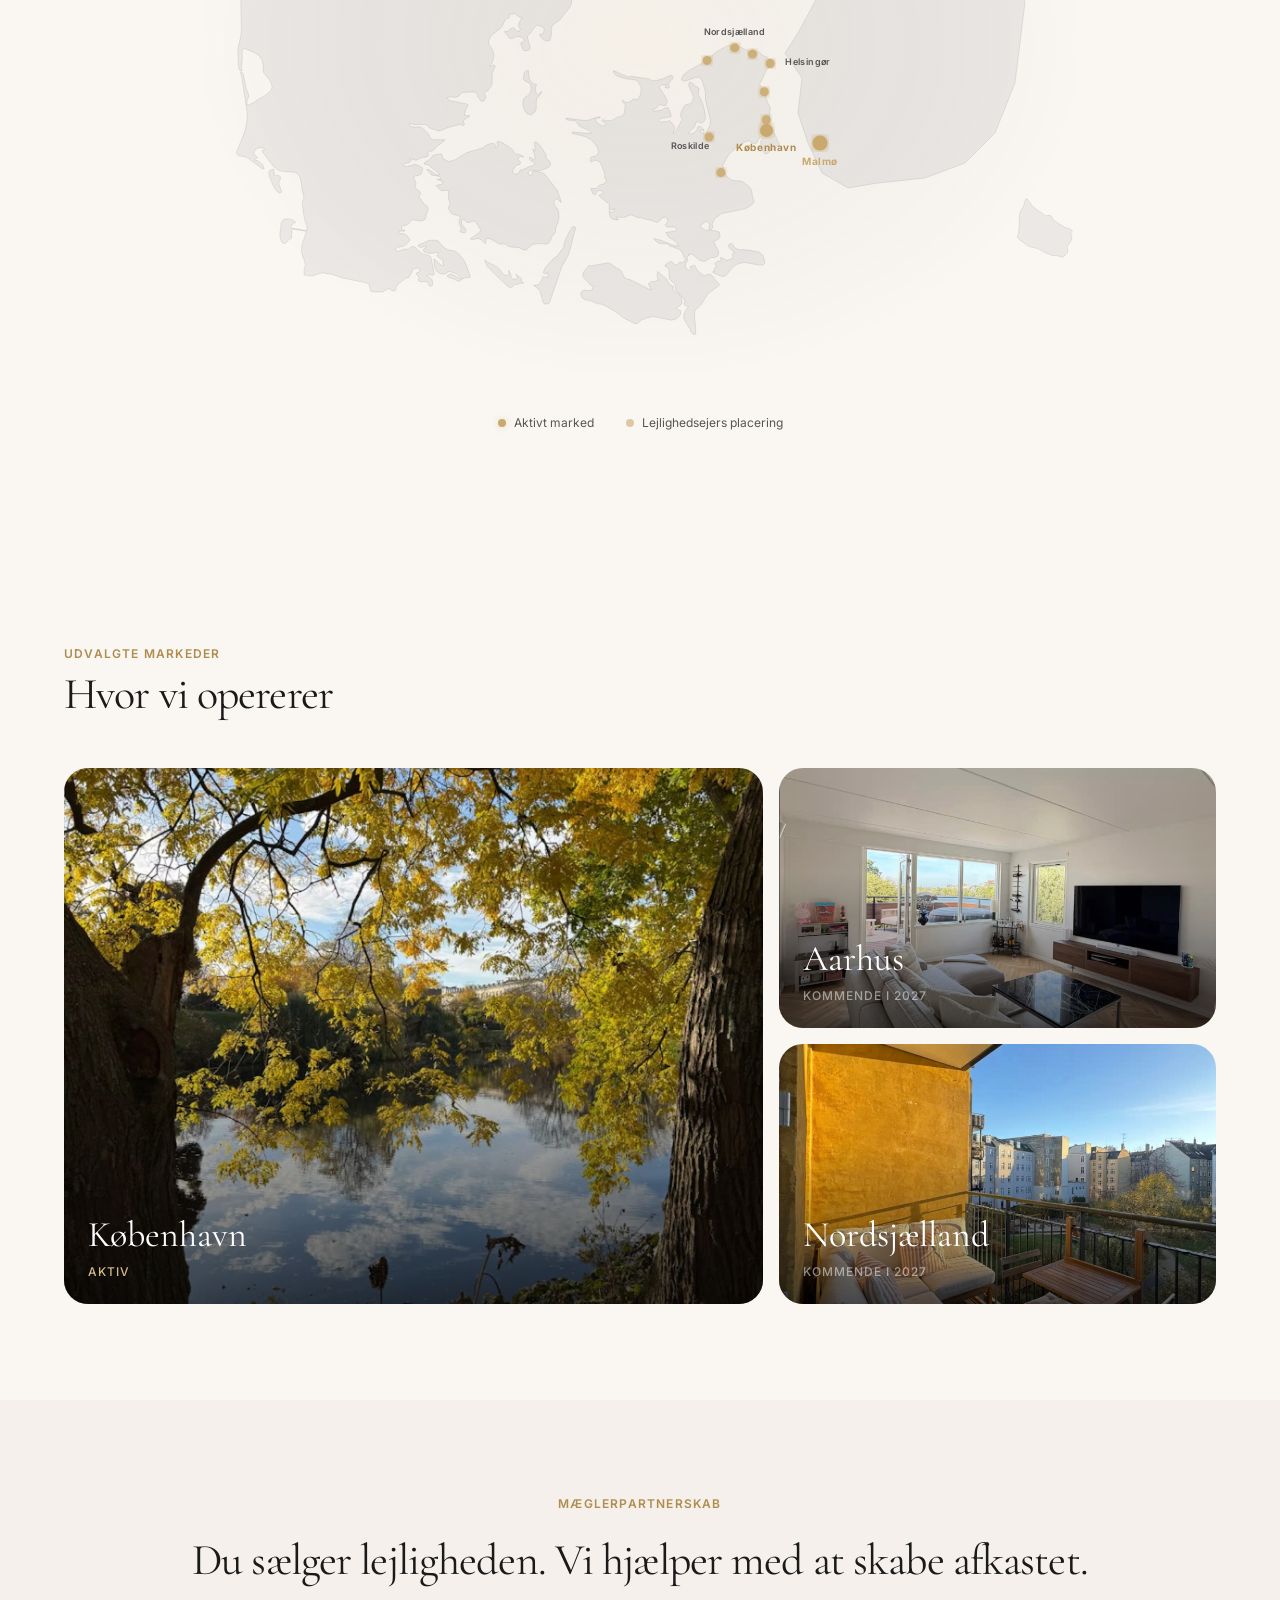
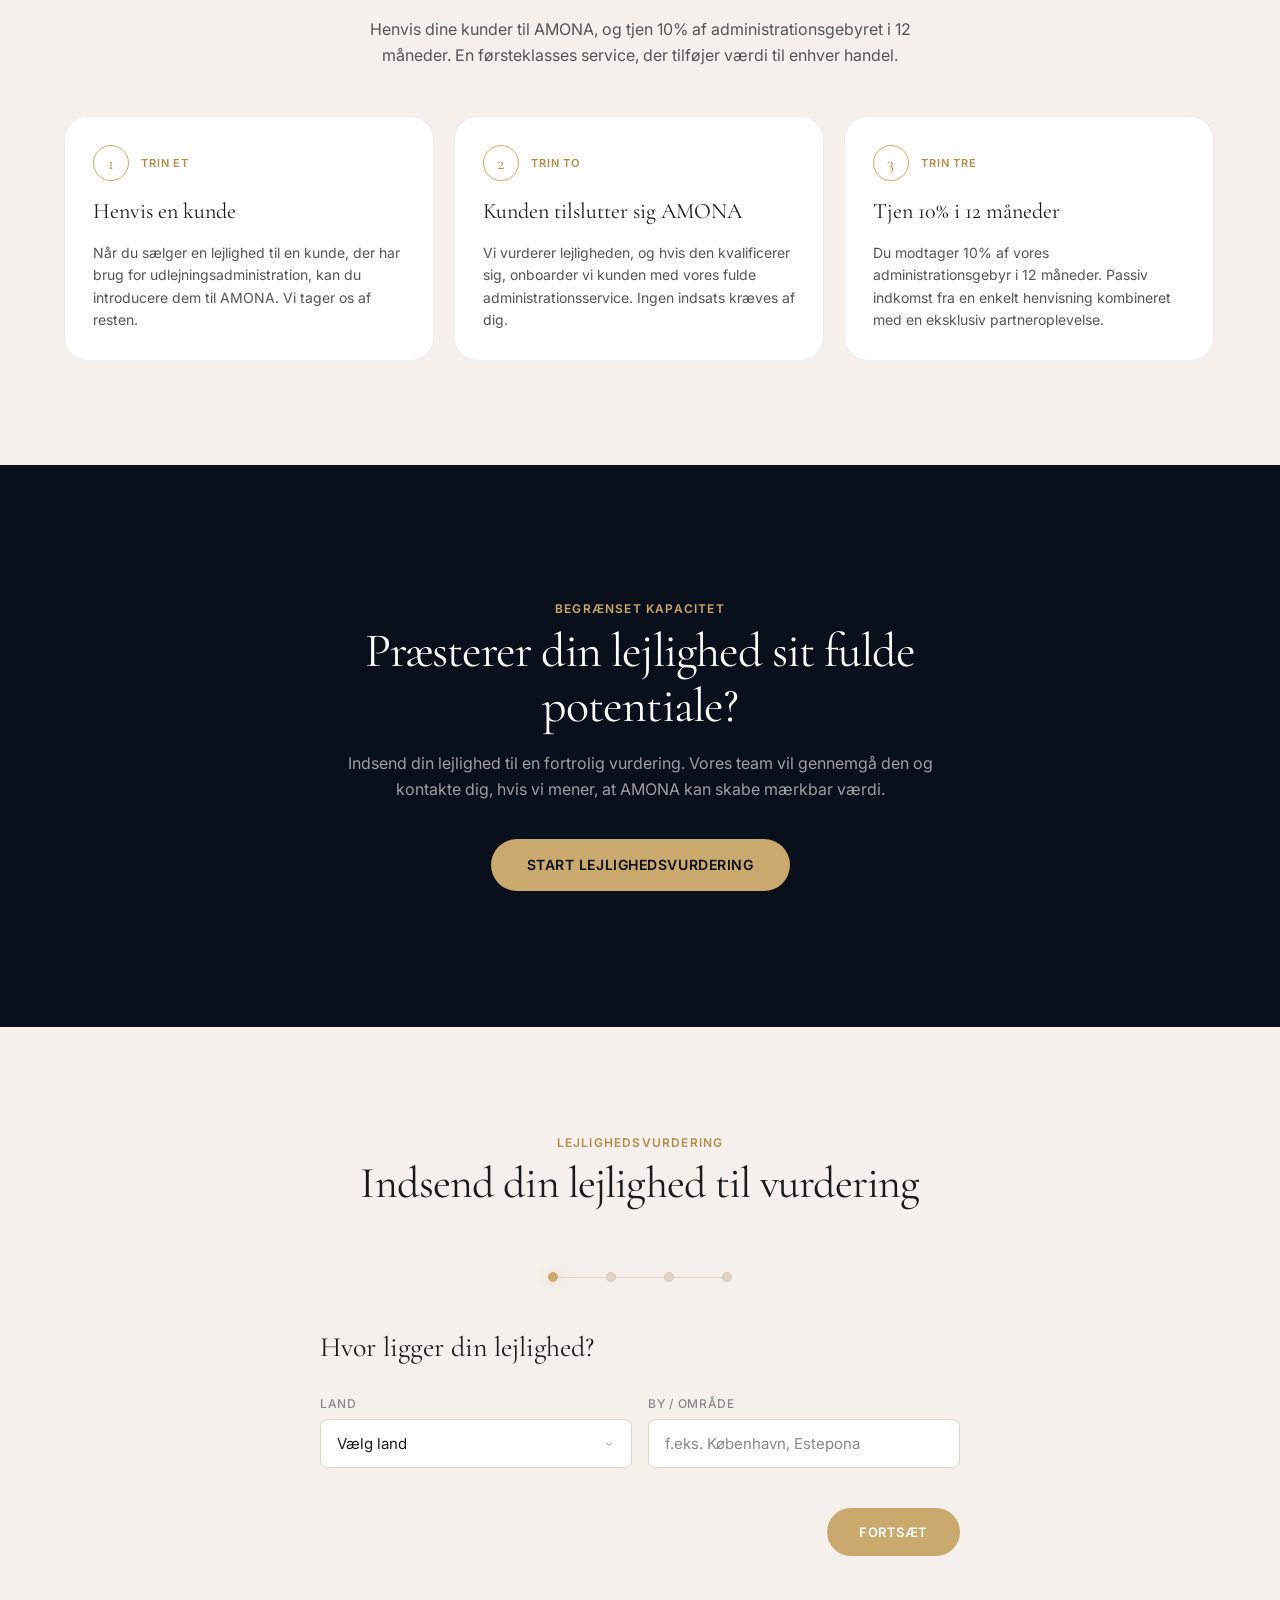
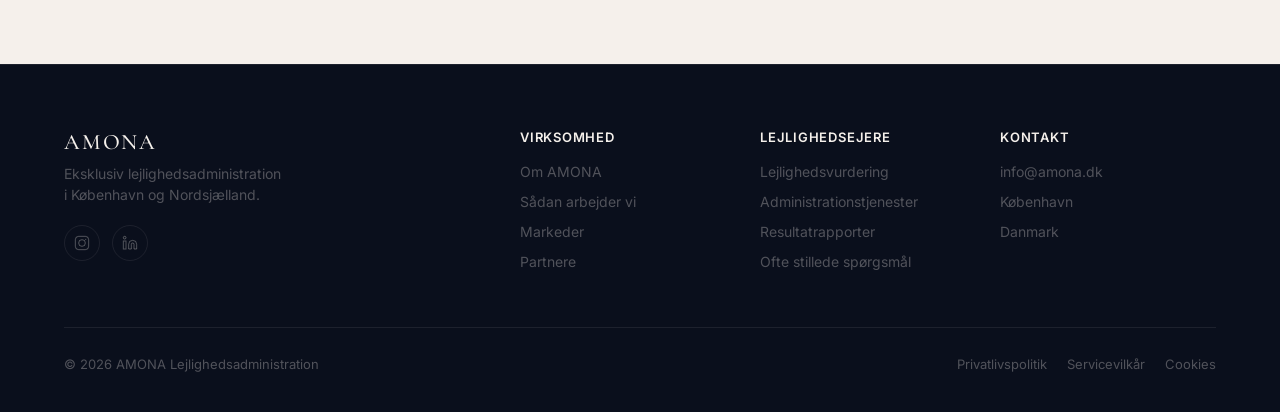
==== commit 06e8cc8c: "feat: opdater hero video, kort med Sjaelland og Malmo" ====
--- a/index.html
+++ b/index.html
@@ -49,8 +49,10 @@
 
     <!-- ═══ HERO (mirrors Mila's hero exactly) ═════════════ -->
     <section class="hero" aria-label="Hero">
-      <div class="hero-image">
-        <img src="assets/images/img_living_bright.png" alt="Luxury Mediterranean lejlighed with infinity pool overlooking the København at sunset" loading="eager" fetchpriority="high" />
+      <div class="hero-image" style="position: absolute; top: 0; left: 0; width: 100%; height: 100%; overflow: hidden; z-index: 1;">
+        <video autoplay loop muted playsinline poster="assets/images/img_living_bright.png" style="position: absolute; top: 0; left: 0; width: 100%; height: 100%; object-fit: cover; object-position: center; border: none; outline: none; pointer-events: none;">
+          <source src="assets/videos/hero-video.mp4" type="video/mp4" />
+        </video>
         <div class="hero-overlay"></div>
       </div>
       <div class="hero-content">
@@ -310,41 +312,13 @@
       </div>
     </section>
 
-    <!-- ═══ MEET THE FOUNDERS ══════════════════════════════ -->
-    <section class="section founders-section" id="founders">
-      <div class="container">
-        <div class="section-header section-header--center">
-          <p class="section-eyebrow">Menneskene bag AMONA</p>
-          <h2 class="section-title">Mød grundlæggerne</h2>
-          <p class="section-subtitle">AMONA blev grundlagt af to personer, der mener, at administration af luksuslejligheder skal være personlig, resultatorienteret og selektiv.</p>
-        </div>
-        <div class="founders-grid">
-          <div class="founder-card">
-            <div class="founder-portrait">
-              <img src="assets/images/milas.png" alt="Portrait of Milas — Co-founder of AMONA" loading="lazy" />
-            </div>
-            <h3 class="founder-name">Milas</h3>
-            <p class="founder-role">Medstifter</p>
-            <p class="founder-bio">Med en baggrund inden for gæstfrihed og lejlighedsinvestering bringer Milas stor ekspertise i omsætningsoptimering og gæsteoplevelser i København og Nordsjælland.</p>
-          </div>
-          <div class="founder-card">
-            <div class="founder-portrait">
-              <img src="assets/images/placeholder.png" alt="Portrait of Placeholder — Co-founder of AMONA" loading="lazy" />
-            </div>
-            <h3 class="founder-name">Placeholder</h3>
-            <p class="founder-role">Medstifter</p>
-            <p class="founder-bio">Som en strategisk tænker med erfaring inden for international fast lejlighed, sikrer Placeholder, at enhver lejlighed i AMONA-porteføljen præsterer sit fulde potentiale.</p>
-          </div>
-        </div>
-      </div>
-    </section>
     <!-- ═══ EUROPE MAP ═════════════════════════════════════ -->
     <section class="section map-section" id="map">
       <div class="container">
         <div class="section-header section-header--center">
-          <p class="section-eyebrow map-eyebrow">Lejlighedsejere i hele Europa</p>
-          <h2 class="section-title map-title">Betroet af ejere på mere end 25 lokationer</h2>
-          <p class="section-subtitle map-subtitle">Fra Aarhus til de græske øer – lejlighedsejere i hele København og Nordsjælland betror AMONA at administrere deres mest værdifulde aktiver.</p>
+          <p class="section-eyebrow map-eyebrow">AMONA LOKATIONER</p>
+          <h2 class="section-title map-title">Vores fokusområder</h2>
+          <p class="section-subtitle map-subtitle">Fra København og Nordsjælland til Malmø – lejlighedsejere betror AMONA at administrere deres mest værdifulde aktiver.</p>
         </div>
         <div class="map-container" id="mapContainer">
           <svg viewBox="0 0 900 680" xmlns="http://www.w3.org/2000/svg" class="europe-map denmark-map">
@@ -366,22 +340,18 @@
             <!-- Country outlines -->
             <path id="DNK" class="country country--denmark" d="M113.8,571.7 L114.7,568.5 L113.8,567.3 L115.4,562.2 L114.4,557.5 L112.5,553.0 L111.4,548.4 L111.9,542.4 L113.3,537.5 L115.0,533.0 L116.3,528.2 L103.7,526.2 L102.3,526.3 L101.8,527.8 L101.5,534.9 L100.8,535.9 L99.6,536.1 L98.1,537.6 L96.5,539.6 L94.7,540.6 L92.8,540.2 L91.2,538.2 L89.9,533.6 L90.0,529.2 L90.8,524.8 L91.2,520.0 L93.4,516.4 L98.4,515.7 L103.3,517.0 L105.8,519.4 L104.2,519.7 L103.0,520.7 L100.9,523.1 L101.3,525.2 L108.3,526.1 L114.8,527.5 L117.2,526.6 L116.9,523.1 L114.7,516.8 L113.2,508.9 L112.3,501.0 L112.5,498.9 L113.6,496.3 L113.8,494.7 L113.6,492.4 L112.3,487.7 L111.2,479.4 L110.4,475.4 L108.7,471.8 L105.7,469.7 L101.4,468.8 L93.6,468.6 L87.9,467.0 L83.0,463.0 L72.3,448.7 L72.4,447.3 L74.9,446.9 L74.9,445.8 L72.6,444.9 L69.9,444.7 L67.2,445.3 L65.2,446.9 L63.8,449.5 L64.2,451.3 L67.7,454.7 L66.6,454.9 L65.9,455.3 L64.4,457.2 L67.1,457.6 L70.3,459.5 L73.0,462.3 L74.2,465.5 L72.6,466.0 L58.5,455.5 L55.6,454.0 L48.6,452.8 L46.8,451.2 L46.7,448.4 L53.3,432.5 L55.6,425.3 L57.0,417.6 L57.2,410.0 L51.6,373.2 L51.0,371.3 L50.7,370.9 L50.5,370.0 L50.7,369.1 L51.0,368.7 L51.7,368.9 L52.0,369.4 L52.2,369.9 L52.6,370.1 L53.4,371.1 L56.3,385.5 L58.4,390.5 L58.7,392.6 L58.5,394.4 L57.3,396.9 L57.0,399.0 L57.4,401.6 L58.5,402.1 L63.8,399.5 L69.4,395.5 L72.1,394.6 L76.7,391.4 L81.4,386.9 L82.1,383.9 L81.3,380.6 L79.7,377.4 L77.8,374.6 L73.4,369.4 L73.4,363.6 L72.0,356.8 L69.0,352.5 L64.9,349.9 L55.7,346.1 L53.3,345.8 L52.2,347.4 L52.3,355.5 L52.1,359.3 L51.4,363.6 L51.8,366.7 L51.5,367.9 L49.8,367.4 L49.3,366.5 L48.7,364.5 L48.3,362.2 L47.8,348.5 L48.1,344.3 L51.0,332.5 L51.4,328.0 L50.0,262.2 L50.5,259.0 L51.4,255.7 L56.7,239.2 L59.1,234.0 L60.9,231.6 L61.6,232.1 L62.0,233.7 L63.1,234.7 L63.1,236.1 L60.4,242.3 L59.5,244.0 L59.5,245.3 L60.2,245.9 L61.0,246.3 L63.1,246.5 L63.5,247.3 L64.0,249.1 L64.6,251.0 L65.6,251.8 L70.5,252.6 L71.8,253.4 L70.0,254.3 L70.5,256.1 L70.2,259.1 L70.9,260.9 L71.9,261.7 L72.9,261.2 L73.2,259.9 L72.5,258.3 L72.5,257.0 L76.2,255.9 L82.0,255.8 L87.2,256.8 L89.5,259.0 L90.6,259.3 L96.5,263.5 L98.1,262.9 L99.6,261.2 L100.9,259.1 L101.8,257.0 L102.5,257.0 L106.1,266.0 L106.2,267.5 L105.8,268.3 L105.9,270.1 L106.7,271.9 L108.6,273.3 L111.0,275.9 L112.3,276.7 L114.3,276.7 L121.6,275.3 L122.3,274.9 L123.0,274.0 L123.4,272.5 L123.6,270.7 L123.6,267.9 L123.7,266.0 L124.4,262.1 L125.0,261.0 L125.6,260.6 L125.8,260.0 L125.2,258.3 L121.6,255.7 L120.4,255.6 L119.5,255.2 L118.9,254.2 L118.8,252.5 L118.2,250.8 L116.2,249.9 L116.3,247.9 L117.8,246.6 L123.3,246.3 L130.9,234.7 L132.7,233.8 L137.6,232.4 L144.1,232.1 L141.5,230.8 L136.3,230.6 L135.1,229.5 L136.2,226.1 L137.9,223.1 L139.3,221.5 L143.1,219.0 L148.7,214.1 L150.9,213.6 L152.2,213.8 L154.4,214.8 L155.7,215.0 L157.1,214.7 L157.8,213.9 L158.4,213.0 L159.3,212.3 L161.4,212.2 L164.1,213.0 L166.5,214.6 L167.5,216.9 L168.2,221.4 L169.9,224.1 L171.8,226.0 L173.2,228.1 L174.8,232.2 L171.5,232.9 L168.0,237.9 L165.0,238.6 L165.0,240.0 L165.5,241.8 L164.2,243.5 L161.0,246.5 L159.9,249.2 L159.7,251.6 L160.2,257.7 L161.1,259.5 L163.1,259.2 L165.0,257.2 L166.6,250.9 L168.3,250.5 L170.5,250.9 L172.4,250.5 L171.6,248.7 L170.7,248.0 L169.5,248.2 L168.3,249.1 L169.2,247.0 L170.1,245.5 L171.0,243.8 L171.5,241.2 L172.4,241.2 L171.6,245.5 L174.7,246.2 L179.0,245.5 L181.6,245.9 L183.2,246.8 L185.0,246.5 L186.7,246.7 L187.7,249.1 L187.4,251.0 L184.7,254.5 L183.6,257.0 L184.9,257.5 L185.1,258.3 L185.2,259.5 L186.0,260.9 L187.2,262.0 L190.1,263.5 L190.6,264.3 L190.9,265.4 L191.4,266.2 L192.6,266.3 L194.3,263.1 L195.0,262.1 L196.7,263.5 L198.1,262.0 L198.1,259.6 L195.4,258.3 L191.8,260.3 L191.5,260.9 L191.0,261.0 L189.7,260.9 L188.7,260.4 L188.7,259.3 L189.0,258.4 L189.5,251.2 L191.5,245.1 L192.6,239.7 L190.1,234.7 L189.0,233.5 L188.4,233.1 L186.0,233.4 L181.3,235.3 L180.1,236.8 L177.5,238.3 L175.0,238.5 L174.0,236.0 L175.3,233.7 L180.8,230.7 L182.0,227.5 L182.7,224.8 L182.4,223.5 L179.5,222.5 L178.3,221.6 L177.2,220.3 L176.4,219.0 L175.8,217.7 L175.1,215.8 L174.7,213.5 L174.8,211.1 L175.4,210.5 L178.1,206.6 L178.4,205.7 L179.0,204.7 L178.9,202.5 L178.3,200.3 L177.6,199.3 L176.2,199.0 L175.1,198.4 L173.2,196.5 L175.4,191.7 L177.7,187.9 L180.1,184.8 L183.7,181.4 L184.6,180.9 L185.4,180.7 L186.5,180.6 L187.1,180.0 L187.8,177.2 L188.1,176.6 L205.7,171.4 L209.6,171.5 L223.4,176.6 L223.4,178.1 L221.9,179.0 L221.8,180.2 L222.7,181.3 L224.3,182.0 L225.9,181.9 L227.1,180.9 L231.4,174.8 L233.4,171.3 L235.5,168.5 L240.2,167.0 L244.1,164.8 L249.8,166.1 L262.4,164.8 L255.4,158.9 L251.8,157.7 L249.4,155.9 L248.2,155.5 L247.2,156.0 L243.1,161.0 L240.8,163.2 L238.3,164.2 L236.0,162.7 L233.9,160.8 L231.6,161.3 L227.5,164.8 L222.7,166.5 L212.4,166.7 L185.3,175.4 L183.0,175.6 L180.8,174.7 L167.5,164.8 L168.3,167.3 L167.3,168.6 L163.4,170.0 L160.5,172.0 L159.0,172.7 L157.0,172.7 L157.7,171.5 L155.6,170.2 L153.6,170.7 L151.5,172.1 L149.6,174.1 L147.7,173.9 L145.2,176.1 L143.2,178.4 L142.3,178.7 L141.3,176.1 L138.9,175.1 L136.2,175.4 L134.2,176.6 L135.9,178.3 L131.6,181.9 L125.8,184.7 L121.5,183.6 L118.8,184.1 L116.0,185.2 L114.7,186.6 L114.1,190.4 L112.5,192.7 L110.6,194.4 L109.1,196.5 L108.4,202.0 L108.1,204.1 L107.5,205.1 L106.7,205.9 L103.0,211.1 L100.3,211.3 L99.0,211.8 L98.5,212.9 L97.6,213.7 L95.7,214.4 L93.7,215.7 L92.8,218.3 L93.8,224.8 L93.7,227.8 L91.9,229.6 L91.9,230.8 L96.7,230.3 L97.8,230.8 L98.7,233.1 L97.9,234.7 L96.4,235.7 L94.9,236.0 L93.5,235.6 L90.7,233.8 L89.2,233.4 L87.7,233.8 L85.4,235.5 L83.9,236.0 L83.9,237.4 L89.5,236.0 L91.2,236.5 L93.7,238.2 L94.9,238.6 L103.2,235.4 L105.0,236.0 L105.3,237.4 L105.0,241.1 L105.0,242.7 L106.7,245.2 L107.5,247.0 L105.8,249.8 L104.6,251.2 L103.0,251.8 L101.3,252.0 L100.3,252.6 L100.3,253.5 L101.8,254.3 L99.4,254.4 L96.1,251.6 L93.2,248.1 L91.9,245.9 L90.9,243.0 L88.2,240.7 L84.9,239.2 L81.8,238.6 L79.7,237.6 L77.2,235.2 L74.9,232.2 L73.4,229.6 L72.0,222.7 L71.3,221.6 L69.7,221.1 L66.3,219.1 L64.4,219.0 L66.1,226.0 L66.7,230.2 L66.4,232.8 L64.6,233.1 L63.7,229.0 L63.5,220.2 L64.9,212.2 L67.5,206.3 L88.8,175.3 L95.2,169.4 L105.0,155.5 L108.7,152.3 L113.0,152.4 L122.8,155.5 L128.4,155.8 L139.1,153.6 L143.8,151.4 L149.5,145.8 L151.6,144.9 L181.3,148.8 L192.0,147.6 L202.8,144.0 L212.9,137.9 L221.8,129.0 L247.3,86.8 L251.8,80.8 L260.0,72.6 L264.1,65.6 L265.6,64.6 L268.5,60.9 L274.2,59.8 L285.1,60.6 L295.8,58.9 L305.5,55.1 L313.9,49.5 L328.3,36.2 L336.2,30.9 L339.4,29.8 L343.0,29.4 L346.4,30.1 L349.2,32.2 L342.8,34.4 L336.6,39.7 L326.9,53.2 L323.3,65.0 L326.6,73.8 L332.6,81.9 L337.1,91.5 L333.6,100.1 L333.7,110.2 L336.2,130.2 L334.2,133.1 L328.1,137.1 L325.3,140.3 L321.1,148.1 L319.2,153.4 L317.8,161.7 L314.9,171.0 L313.5,174.1 L312.5,175.5 L311.5,176.2 L310.2,176.6 L304.6,176.5 L302.9,176.9 L300.8,177.5 L290.8,171.5 L283.5,164.4 L278.6,162.6 L274.7,159.0 L271.7,158.1 L269.3,159.3 L266.0,164.2 L263.7,164.8 L265.9,165.0 L268.4,162.1 L270.5,160.8 L272.6,159.8 L275.0,160.8 L286.7,171.8 L290.6,173.5 L295.2,177.2 L297.8,178.1 L307.3,178.3 L309.5,179.4 L306.2,183.1 L305.5,184.7 L304.9,187.2 L304.3,192.5 L303.9,193.9 L304.7,197.0 L306.0,206.9 L306.5,214.6 L307.4,218.7 L310.3,226.8 L311.3,228.1 L312.4,229.2 L312.7,230.5 L311.1,232.2 L310.1,232.2 L307.3,231.1 L305.8,230.8 L300.5,230.8 L298.6,231.5 L296.5,233.4 L294.5,231.5 L292.3,230.0 L289.7,229.5 L286.7,230.8 L284.1,232.7 L283.0,233.1 L281.1,233.4 L279.3,234.2 L275.6,236.8 L271.3,238.2 L265.9,241.8 L249.4,244.0 L249.4,245.3 L254.8,246.1 L272.5,241.2 L276.5,239.0 L278.2,238.6 L278.6,238.2 L278.7,237.3 L278.9,236.4 L279.8,236.0 L280.8,236.2 L282.4,237.2 L283.1,237.4 L284.4,237.1 L285.8,236.4 L287.0,235.3 L287.5,234.0 L288.3,231.5 L290.2,231.1 L294.1,232.2 L293.8,232.9 L293.2,234.7 L295.2,235.1 L301.0,236.1 L305.9,235.8 L309.1,234.0 L311.9,233.1 L314.1,237.3 L314.7,243.6 L312.7,249.1 L304.7,254.6 L298.8,260.5 L297.8,260.9 L296.9,267.2 L296.5,268.9 L297.4,271.1 L296.9,273.8 L295.5,276.3 L294.1,277.9 L297.7,277.7 L299.1,276.7 L298.9,269.5 L299.3,264.2 L300.5,261.7 L305.5,258.3 L309.4,253.6 L311.5,252.4 L313.9,253.8 L314.3,255.0 L315.0,259.1 L315.1,260.3 L315.6,260.9 L319.1,263.5 L328.0,268.1 L337.7,269.1 L365.8,265.1 L369.7,265.5 L373.6,267.5 L375.4,269.3 L379.2,275.3 L386.5,281.9 L386.5,283.1 L383.8,285.5 L382.3,289.9 L381.7,294.9 L381.6,299.4 L380.3,303.6 L369.4,317.5 L363.9,320.9 L361.8,323.5 L361.2,326.0 L361.5,331.9 L359.8,337.7 L356.1,338.3 L352.0,335.6 L349.2,331.3 L352.3,330.8 L353.5,329.8 L354.1,327.4 L353.8,324.8 L352.6,324.1 L351.1,323.8 L349.6,322.9 L346.8,322.0 L343.9,325.1 L341.2,329.2 L337.4,333.2 L338.2,337.6 L339.8,342.4 L340.3,345.6 L339.2,346.9 L337.3,347.7 L335.3,347.9 L333.8,347.4 L332.6,345.9 L331.4,342.3 L330.5,340.4 L331.5,339.5 L333.5,338.2 L334.6,337.8 L333.7,335.7 L332.7,334.7 L327.8,333.4 L326.7,333.6 L324.1,335.1 L320.8,335.7 L318.7,334.2 L316.9,331.6 L314.4,328.7 L317.0,328.4 L321.0,325.6 L323.2,324.8 L324.9,325.9 L326.9,327.9 L328.9,328.6 L330.5,326.0 L328.5,323.0 L328.7,320.6 L332.1,314.3 L330.5,314.3 L328.8,313.7 L327.3,312.6 L326.1,311.2 L324.8,310.4 L321.7,311.6 L320.1,310.4 L319.6,313.0 L319.0,314.6 L318.0,315.4 L316.3,315.6 L315.4,316.6 L312.3,322.9 L309.4,326.2 L303.0,330.9 L300.1,334.5 L298.4,338.9 L299.2,341.7 L301.2,344.3 L303.0,348.1 L303.8,352.9 L303.3,356.5 L301.9,359.8 L299.7,363.6 L302.6,362.4 L304.7,362.1 L305.2,363.5 L302.3,369.4 L302.0,371.8 L302.2,376.5 L302.1,379.8 L301.9,381.3 L301.4,382.9 L298.6,386.2 L298.1,387.5 L297.6,387.5 L296.3,388.2 L294.9,389.4 L294.1,390.5 L294.7,391.0 L295.5,392.9 L296.0,394.8 L294.9,396.2 L294.6,397.1 L293.9,398.0 L292.8,398.5 L291.4,398.1 L290.3,397.2 L288.4,394.6 L287.9,393.4 L287.5,392.0 L287.0,390.6 L285.9,389.4 L284.4,388.9 L272.9,389.4 L271.4,389.9 L270.4,391.0 L269.7,392.2 L268.9,393.2 L265.8,394.3 L259.6,394.0 L256.7,394.6 L259.6,397.6 L276.6,400.9 L277.8,401.7 L277.4,403.7 L275.4,407.5 L274.4,410.8 L274.7,412.2 L276.4,412.6 L279.5,412.5 L279.5,413.8 L274.6,416.3 L273.2,418.4 L274.5,421.5 L274.1,421.8 L273.0,422.8 L270.2,421.3 L257.2,424.7 L251.3,427.5 L247.8,427.8 L240.5,425.3 L236.3,422.0 L235.2,421.5 L223.0,421.4 L220.2,420.2 L219.8,420.9 L219.6,421.4 L219.5,422.0 L219.4,422.8 L221.9,423.9 L230.4,424.0 L231.9,424.8 L238.1,430.5 L239.3,432.7 L240.2,434.7 L241.4,436.2 L243.7,436.7 L255.1,436.7 L253.1,438.9 L247.0,443.2 L243.7,447.0 L242.1,448.0 L239.3,448.3 L238.3,449.1 L238.1,450.8 L238.1,452.6 L237.7,453.4 L230.2,455.1 L227.5,456.8 L225.9,457.2 L224.4,456.9 L221.8,455.9 L220.2,455.9 L220.5,456.7 L221.0,457.2 L219.3,459.4 L214.9,460.6 L212.9,462.3 L215.0,463.4 L217.2,463.3 L223.1,462.0 L224.1,461.4 L225.3,461.1 L232.1,464.4 L232.6,466.5 L232.1,469.0 L230.8,471.3 L229.2,472.2 L225.2,473.0 L223.4,473.8 L224.1,475.8 L225.5,478.7 L225.9,480.1 L225.6,482.2 L224.9,483.8 L225.1,485.2 L227.5,486.6 L229.0,487.8 L230.4,489.5 L230.7,491.3 L229.1,492.8 L229.1,494.1 L230.3,495.4 L234.7,502.1 L236.2,502.6 L237.6,503.8 L238.1,506.9 L237.6,509.0 L236.8,510.4 L236.0,512.0 L235.6,514.9 L235.0,516.3 L233.5,517.2 L231.6,517.8 L230.0,518.0 L223.0,516.8 L221.4,517.2 L220.4,518.2 L219.7,519.4 L218.6,520.6 L215.7,522.2 L214.0,522.9 L212.5,523.1 L211.5,523.9 L211.5,525.5 L212.5,526.9 L214.6,526.9 L214.6,528.2 L211.1,528.1 L209.5,528.4 L208.0,529.5 L209.2,530.3 L210.7,530.6 L214.1,530.7 L215.7,531.4 L217.4,533.0 L220.2,537.0 L217.1,540.6 L215.1,542.3 L212.9,543.3 L207.5,544.3 L205.4,545.8 L206.4,548.4 L207.9,548.4 L214.6,546.0 L217.6,546.2 L218.6,546.0 L219.5,545.4 L220.3,544.5 L221.3,543.7 L222.6,543.3 L225.2,544.3 L230.0,549.0 L232.4,550.9 L238.9,552.4 L240.5,553.5 L241.4,556.2 L244.0,570.1 L244.3,570.9 L244.1,571.4 L243.0,572.3 L241.2,572.3 L239.6,571.4 L238.2,571.2 L237.3,573.5 L238.7,573.9 L240.1,574.7 L241.3,575.8 L242.1,577.1 L242.6,578.7 L242.8,580.8 L242.3,582.7 L240.5,583.5 L239.2,582.7 L237.5,579.3 L236.4,578.5 L231.5,578.8 L230.0,578.5 L227.8,577.3 L227.9,576.6 L228.9,575.9 L229.1,574.8 L227.0,572.0 L226.2,570.4 L227.1,569.6 L230.2,568.5 L229.6,566.4 L226.8,565.0 L223.4,565.9 L222.8,567.0 L221.2,570.7 L219.9,572.7 L219.1,574.1 L218.6,574.8 L217.7,575.0 L215.8,574.8 L215.0,575.4 L212.9,577.5 L208.0,581.3 L206.4,583.5 L205.6,587.3 L203.9,587.9 L201.9,587.7 L199.5,585.7 L197.4,586.1 L196.1,587.2 L194.4,587.6 L193.3,588.7 L191.5,589.0 L182.8,588.9 L180.8,588.2 L179.9,586.0 L179.5,583.5 L179.0,581.6 L177.0,580.0 L151.9,574.8 L142.6,571.4 L133.1,569.9 L130.4,570.3 L122.3,573.0 L117.9,572.8 L113.8,571.7 Z M490.9,601.7 L489.5,603.0 L488.3,603.5 L487.3,604.1 L486.4,606.0 L491.0,607.9 L490.6,611.8 L486.8,615.7 L481.5,617.2 L463.1,613.6 L457.1,614.8 L451.4,617.2 L447.0,620.9 L444.3,620.5 L433.3,614.7 L426.0,609.0 L413.0,601.6 L407.2,600.5 L400.8,597.8 L394.4,596.4 L391.9,594.4 L390.7,591.7 L391.5,588.6 L394.4,587.0 L398.0,587.6 L401.4,587.3 L403.6,583.5 L401.7,582.9 L400.1,581.7 L393.8,574.7 L393.0,573.5 L393.0,570.4 L394.6,567.4 L399.6,562.1 L401.2,562.9 L418.2,559.8 L421.1,561.0 L426.7,565.0 L428.8,565.9 L430.9,567.5 L434.5,574.4 L437.3,576.0 L440.1,576.6 L461.2,587.2 L460.1,584.0 L458.7,582.1 L458.6,580.5 L461.2,578.5 L464.5,578.5 L467.3,577.3 L468.5,577.1 L467.4,575.2 L467.1,572.9 L467.3,570.6 L467.7,568.5 L476.7,575.9 L477.5,578.5 L480.3,581.7 L482.1,583.0 L484.0,583.5 L482.8,584.5 L482.3,584.7 L484.1,588.0 L490.0,592.4 L491.3,594.2 L491.6,597.1 L492.1,598.5 L492.1,599.5 L490.9,601.7 Z M325.7,571.0 L327.6,572.7 L329.9,574.0 L331.5,575.6 L331.4,578.5 L332.5,579.2 L333.8,579.8 L324.5,581.7 L321.9,584.2 L320.5,584.7 L317.8,583.6 L297.4,563.8 L295.5,559.6 L294.8,556.8 L296.5,558.5 L306.6,563.5 L309.5,565.9 L312.3,569.9 L313.8,571.6 L315.5,572.3 L317.3,572.2 L318.7,571.8 L319.2,570.3 L318.4,567.3 L320.1,569.4 L321.5,574.9 L322.8,576.0 L325.3,576.0 L327.0,575.6 L327.3,574.2 L325.7,571.0 Z M558.6,547.1 L569.0,549.0 L572.9,552.2 L574.8,558.5 L574.6,560.5 L573.5,561.6 L571.5,562.1 L568.8,562.1 L554.8,559.4 L550.5,560.0 L546.4,561.7 L542.4,564.6 L536.1,572.3 L533.8,573.5 L530.4,573.0 L522.8,569.6 L522.8,568.5 L524.5,568.5 L524.0,566.6 L524.5,565.2 L525.6,564.2 L526.9,563.5 L526.3,563.0 L525.1,561.5 L524.5,561.0 L527.1,558.4 L528.7,557.7 L530.2,558.5 L531.0,557.1 L530.2,554.6 L532.1,554.8 L534.9,556.6 L536.7,557.1 L537.9,556.9 L541.7,555.5 L543.2,554.6 L542.5,552.8 L542.5,551.3 L543.0,550.2 L544.0,549.6 L544.0,548.4 L540.2,545.9 L539.1,544.6 L538.5,542.8 L538.9,541.5 L540.2,540.8 L542.4,540.8 L544.9,544.9 L548.9,546.5 L558.6,547.1 Z M273.7,557.1 L275.4,560.0 L280.1,572.7 L280.0,574.5 L278.3,574.8 L275.0,574.8 L273.2,575.6 L270.9,577.2 L268.6,578.4 L266.9,577.8 L264.9,576.3 L259.5,574.8 L257.5,573.5 L257.5,572.3 L260.6,570.8 L264.4,572.3 L268.1,574.6 L271.4,576.0 L271.4,574.8 L265.7,570.3 L260.3,568.6 L259.1,568.5 L257.9,568.9 L256.2,570.4 L255.1,571.0 L250.4,570.8 L246.4,567.9 L244.1,563.1 L244.5,557.1 L243.7,557.1 L243.7,556.0 L246.3,557.6 L249.2,560.5 L251.9,562.6 L254.3,562.1 L253.8,561.5 L253.0,560.2 L252.6,559.0 L253.0,558.5 L253.7,558.1 L252.9,557.2 L247.9,554.1 L247.1,552.6 L248.6,550.9 L248.6,549.6 L239.3,550.4 L237.7,550.2 L236.5,549.4 L235.0,549.2 L233.8,548.8 L233.1,547.1 L233.6,546.3 L235.8,544.8 L236.4,543.3 L234.3,543.4 L232.3,544.1 L230.4,544.4 L228.4,543.3 L228.4,542.0 L238.8,537.5 L243.0,537.0 L247.9,537.8 L255.0,545.3 L258.7,547.1 L264.0,547.8 L267.7,549.9 L270.8,553.1 L273.7,557.1 Z M373.6,544.6 L374.4,539.4 L378.4,530.3 L383.0,523.3 L385.7,524.4 L380.0,547.1 L377.8,553.1 L371.6,564.2 L360.1,597.9 L359.0,600.2 L357.3,601.0 L354.5,601.1 L353.1,599.3 L350.1,588.6 L348.8,586.6 L347.2,585.0 L343.5,582.3 L346.4,582.1 L348.3,581.4 L349.8,579.8 L351.6,577.1 L352.7,574.1 L353.4,573.2 L354.5,574.1 L355.1,574.4 L358.2,573.5 L357.9,571.7 L357.4,569.6 L356.3,570.4 L355.3,570.7 L354.3,570.4 L353.2,569.6 L354.9,565.2 L357.4,562.0 L364.0,555.1 L366.9,553.3 L373.6,544.6 Z M882.4,528.2 L881.8,529.1 L881.6,529.7 L881.3,530.2 L880.8,530.7 L881.6,533.4 L882.0,535.1 L881.6,536.6 L880.4,538.9 L877.8,542.6 L877.1,544.4 L877.5,546.0 L877.5,547.1 L877.9,549.3 L876.0,551.2 L874.7,552.8 L873.1,554.2 L867.3,552.8 L862.4,552.5 L855.9,550.1 L847.7,545.6 L838.5,543.3 L828.9,536.3 L827.1,534.0 L828.6,530.1 L829.1,522.4 L829.6,511.1 L830.0,509.2 L831.0,507.2 L833.3,503.5 L834.3,500.8 L835.1,497.6 L836.2,495.7 L837.8,496.7 L842.6,502.9 L844.2,504.5 L846.9,507.0 L851.3,509.7 L855.8,512.9 L859.1,512.3 L861.3,512.9 L863.3,516.6 L864.5,518.0 L866.0,518.8 L874.5,524.2 L880.1,525.9 L882.4,528.2 Z M91.9,489.0 L89.0,490.0 L85.9,487.1 L83.2,482.6 L79.5,473.8 L78.7,469.8 L79.9,467.1 L83.9,466.2 L84.3,471.7 L86.3,472.7 L88.7,472.3 L90.4,473.8 L90.4,476.0 L88.8,480.1 L89.2,482.0 L90.1,484.0 L90.9,487.4 L91.9,489.0 Z M351.3,540.8 L346.0,540.8 L344.0,541.2 L341.8,542.1 L339.7,543.5 L338.3,545.3 L336.1,547.2 L333.6,546.9 L328.9,544.6 L321.0,544.0 L318.4,543.3 L317.3,542.6 L316.3,541.8 L315.3,541.1 L313.9,540.8 L311.0,541.1 L309.4,541.0 L300.1,535.7 L296.7,535.4 L295.8,536.8 L295.7,540.8 L293.9,539.6 L291.1,536.7 L289.2,535.7 L286.7,535.7 L282.3,536.7 L280.2,535.7 L289.3,529.5 L290.8,526.9 L288.8,524.3 L287.3,521.3 L285.7,518.8 L283.5,518.0 L281.7,518.4 L280.4,519.1 L279.0,519.6 L277.0,519.4 L274.3,516.9 L272.8,516.3 L271.4,518.0 L271.7,520.9 L275.8,526.5 L275.4,529.5 L274.8,529.8 L270.7,529.2 L270.3,528.6 L270.5,527.9 L270.5,526.9 L271.2,526.3 L271.0,524.7 L269.3,520.6 L269.1,518.7 L269.3,516.7 L270.1,514.9 L269.9,513.5 L268.1,512.5 L263.4,511.4 L261.9,510.6 L260.5,509.6 L260.0,508.7 L259.7,507.6 L258.6,506.0 L258.4,504.9 L258.6,503.7 L259.7,502.1 L260.0,501.0 L259.7,499.0 L258.6,495.8 L258.4,494.7 L258.7,488.3 L257.5,487.5 L255.7,487.4 L252.2,487.7 L250.6,487.2 L249.0,485.8 L246.1,482.5 L248.1,481.9 L250.3,481.6 L252.2,480.9 L253.4,478.9 L247.0,476.3 L247.9,476.5 L251.0,476.3 L249.8,474.1 L247.6,473.0 L242.9,472.4 L241.3,471.8 L237.3,467.3 L237.3,466.2 L240.4,467.5 L243.8,470.1 L247.1,472.0 L250.1,471.3 L238.4,462.0 L234.0,461.1 L234.9,459.2 L236.1,458.4 L237.4,458.0 L238.9,457.2 L243.4,452.1 L249.8,451.0 L251.9,451.3 L252.3,452.3 L252.4,453.9 L253.4,455.9 L259.1,458.7 L265.3,456.7 L277.0,449.6 L292.3,445.0 L297.6,441.6 L300.5,440.7 L303.7,440.5 L304.6,440.7 L304.7,441.2 L305.4,443.9 L305.5,444.5 L307.1,443.9 L307.6,442.5 L307.2,438.7 L308.8,438.3 L312.4,439.8 L320.6,444.9 L322.5,446.9 L323.9,449.2 L325.0,450.4 L326.1,451.0 L328.3,451.2 L330.2,451.9 L333.8,454.1 L331.9,453.4 L330.0,453.4 L328.7,454.4 L328.1,456.6 L328.5,457.4 L330.3,458.6 L330.5,459.7 L329.9,461.3 L328.9,461.7 L327.8,461.8 L326.5,462.3 L322.1,468.0 L324.0,471.1 L328.2,470.9 L330.5,466.8 L331.9,467.1 L339.5,463.5 L344.0,462.3 L344.5,461.7 L344.3,460.4 L343.7,459.2 L343.1,458.6 L342.1,458.3 L340.9,457.7 L340.0,456.8 L339.5,455.9 L339.8,454.3 L341.3,454.9 L342.9,456.3 L343.5,457.2 L345.1,455.1 L344.7,452.2 L343.5,448.9 L342.7,445.8 L343.3,446.6 L345.1,448.3 L345.2,445.2 L344.4,440.5 L344.4,439.3 L346.7,439.2 L350.2,442.7 L355.8,451.0 L356.0,452.2 L356.1,453.8 L356.4,455.3 L357.0,455.9 L357.3,456.3 L359.8,458.6 L360.5,461.1 L360.3,462.6 L359.2,463.7 L355.7,465.7 L350.2,467.8 L342.0,467.1 L340.0,467.5 L338.6,468.6 L338.0,471.0 L339.1,472.2 L341.0,472.2 L342.7,471.3 L342.2,470.3 L342.1,469.7 L342.9,467.8 L345.3,468.3 L353.2,470.0 L355.0,471.4 L366.7,486.6 L367.5,488.2 L370.5,496.2 L371.2,499.2 L370.3,499.2 L368.9,497.2 L366.7,496.0 L364.8,496.5 L363.9,499.8 L364.6,502.0 L367.7,506.5 L368.7,509.3 L368.9,513.3 L368.6,516.9 L367.8,520.0 L366.0,523.8 L365.7,525.2 L365.5,528.9 L365.1,529.8 L362.2,533.3 L361.1,535.5 L360.3,537.6 L359.2,539.5 L357.4,540.8 L355.9,541.2 L351.3,540.8 Z M582.1,425.3 L589.0,440.7 L589.1,441.5 L584.9,445.8 L583.1,446.2 L580.9,447.4 L578.9,448.9 L577.7,450.3 L575.1,450.9 L572.5,447.4 L570.9,442.3 L570.8,438.1 L572.1,435.8 L573.6,434.2 L575.1,433.0 L576.4,431.6 L577.7,429.3 L579.7,424.7 L581.3,422.8 L581.8,424.0 L581.9,424.5 L582.1,425.3 Z M338.6,391.9 L340.2,389.6 L341.2,386.6 L341.1,383.4 L339.5,380.3 L337.3,378.9 L334.9,378.0 L333.4,376.0 L333.8,371.3 L335.0,368.8 L336.8,367.2 L338.3,367.6 L339.2,375.5 L341.1,378.7 L343.8,380.9 L346.8,381.7 L345.7,383.5 L345.2,385.5 L345.4,387.5 L346.0,389.4 L348.0,392.0 L349.4,391.2 L350.4,389.2 L351.3,388.1 L351.6,389.3 L349.9,392.1 L346.8,395.8 L346.2,399.2 L346.3,405.4 L345.1,408.7 L341.3,411.9 L337.2,410.9 L334.0,406.5 L332.9,399.6 L333.6,395.8 L334.9,394.2 L336.6,393.5 L338.6,391.9 Z M514.0,572.3 L516.2,572.0 L518.5,571.4 L520.6,571.3 L522.5,572.9 L525.8,577.4 L529.4,581.1 L529.4,582.3 L518.9,589.9 L517.2,591.7 L512.5,599.6 L511.9,601.1 L510.7,601.8 L507.5,605.3 L506.3,606.0 L504.6,608.6 L504.5,614.4 L505.8,624.7 L505.5,631.2 L503.2,631.4 L500.7,628.6 L500.2,626.0 L498.5,624.0 L494.6,617.2 L493.7,614.8 L493.9,611.1 L495.3,608.1 L498.6,603.5 L496.2,603.1 L494.5,602.1 L494.1,600.2 L495.3,597.2 L494.0,596.5 L493.3,595.6 L492.1,593.5 L486.6,588.4 L486.2,587.5 L485.6,586.0 L485.4,584.5 L485.5,583.6 L485.5,582.6 L484.8,581.1 L482.7,579.0 L480.9,577.7 L479.6,575.9 L479.1,572.3 L479.1,568.9 L478.7,566.3 L477.5,564.5 L475.0,563.5 L475.0,562.1 L479.6,558.9 L480.7,558.5 L482.4,559.1 L484.7,561.6 L486.0,562.1 L487.3,561.4 L490.0,558.9 L490.5,559.1 L491.2,560.1 L492.9,559.3 L495.3,557.1 L495.3,556.0 L494.1,554.6 L491.9,549.0 L490.5,547.1 L482.5,543.7 L480.3,543.3 L479.6,543.0 L478.1,541.2 L477.1,540.8 L469.6,540.5 L467.4,539.4 L465.4,537.7 L463.7,535.7 L470.1,536.9 L482.6,542.1 L488.8,543.3 L486.2,539.1 L478.8,534.2 L475.8,529.5 L486.0,527.9 L486.7,527.1 L486.4,525.6 L483.8,523.7 L477.1,524.2 L475.0,521.8 L476.8,520.1 L477.8,517.9 L477.6,515.8 L475.8,514.3 L473.1,514.4 L471.1,516.0 L469.4,518.0 L467.7,519.4 L466.1,519.2 L461.8,517.5 L452.9,515.5 L450.7,514.3 L449.1,515.1 L440.9,511.8 L439.4,512.1 L436.1,513.8 L434.5,514.3 L426.3,514.3 L426.3,515.6 L428.7,516.8 L424.6,516.7 L421.7,515.7 L419.8,513.1 L419.0,508.0 L420.8,509.2 L422.5,509.2 L424.0,508.0 L424.7,505.5 L423.5,506.3 L422.2,506.7 L419.4,506.9 L419.1,505.9 L419.4,501.4 L418.6,500.3 L416.5,499.2 L410.0,493.8 L408.9,492.1 L410.0,491.7 L411.7,491.5 L413.1,490.9 L413.3,489.0 L412.4,488.1 L410.7,487.6 L408.9,487.5 L407.6,487.7 L406.8,488.7 L406.3,490.3 L405.4,491.5 L403.6,491.5 L402.9,490.7 L401.2,486.6 L401.2,485.2 L404.4,485.5 L406.1,485.3 L407.2,484.5 L408.3,483.3 L409.6,482.3 L411.1,481.6 L412.5,481.4 L415.0,480.4 L416.2,478.2 L416.0,476.0 L414.6,474.9 L415.0,473.1 L414.1,468.9 L411.7,462.3 L410.2,460.0 L408.7,458.4 L406.8,457.5 L404.4,457.2 L402.3,458.5 L400.9,458.9 L400.4,457.9 L400.6,455.4 L401.3,454.0 L402.4,453.5 L404.0,453.4 L407.1,452.3 L408.4,449.7 L408.0,446.2 L406.4,442.6 L401.2,436.7 L395.4,433.6 L382.5,430.5 L382.5,429.1 L401.2,430.5 L399.2,427.4 L391.8,424.5 L389.0,422.8 L387.7,421.0 L387.0,419.6 L386.1,418.5 L384.1,417.6 L377.9,417.2 L376.0,416.2 L376.0,415.1 L394.7,417.6 L398.6,417.0 L406.0,414.4 L410.1,413.8 L410.1,415.1 L408.8,414.9 L407.5,415.0 L406.3,415.4 L405.2,416.2 L407.1,419.5 L410.1,422.0 L413.6,423.0 L416.6,421.5 L411.7,417.6 L413.3,416.2 L414.4,417.2 L416.4,417.7 L420.7,417.6 L422.6,416.9 L426.6,414.4 L430.7,413.5 L432.5,412.6 L433.9,410.9 L434.5,408.1 L434.6,406.6 L435.2,404.1 L435.3,402.9 L434.9,401.4 L432.8,398.7 L432.0,397.2 L435.1,399.0 L438.0,399.4 L440.7,398.4 L443.3,395.8 L447.3,396.6 L450.6,391.5 L451.2,384.0 L447.3,377.8 L443.9,376.5 L436.3,376.0 L426.9,372.9 L424.2,370.8 L423.1,367.4 L438.2,374.0 L441.3,373.3 L459.6,375.9 L461.8,377.7 L466.7,377.4 L475.0,375.1 L479.3,372.8 L481.8,372.3 L483.1,374.0 L482.6,375.9 L479.3,379.4 L478.3,381.7 L479.7,383.6 L478.9,384.9 L477.0,385.2 L475.0,384.3 L475.3,383.6 L475.8,381.7 L472.0,381.9 L470.5,382.6 L469.3,384.3 L475.2,393.5 L477.4,398.6 L475.8,402.3 L474.0,402.6 L470.3,401.7 L468.5,402.3 L466.3,405.1 L464.9,406.1 L462.8,406.1 L462.8,407.5 L464.7,408.1 L470.6,407.5 L472.1,406.9 L474.0,405.6 L476.1,404.6 L478.3,404.8 L479.1,406.3 L480.3,409.4 L481.2,412.4 L481.1,413.8 L471.6,415.3 L469.5,416.1 L468.6,417.3 L470.1,418.8 L471.8,419.0 L477.1,418.6 L478.3,418.2 L479.2,417.3 L481.1,419.1 L484.0,422.8 L484.9,425.3 L484.8,426.2 L484.1,427.4 L483.1,430.5 L485.2,428.7 L486.8,427.0 L491.7,417.3 L492.1,416.9 L491.8,415.6 L490.7,413.2 L490.5,412.5 L490.9,410.4 L491.8,407.7 L493.7,403.5 L495.5,401.8 L499.7,400.7 L501.8,399.6 L503.7,394.3 L501.3,388.2 L498.5,382.7 L499.4,379.1 L501.5,379.3 L505.7,383.2 L507.9,384.3 L509.0,385.1 L509.0,387.0 L508.5,389.1 L508.3,390.5 L508.8,392.9 L509.2,393.8 L509.8,394.3 L510.7,395.8 L512.9,401.2 L515.0,409.0 L515.4,416.2 L512.3,420.2 L508.0,418.8 L506.0,419.0 L505.1,422.1 L504.3,424.3 L500.1,427.9 L498.6,430.5 L501.0,431.0 L504.4,429.6 L507.1,427.0 L507.5,424.0 L509.3,423.3 L511.3,423.9 L513.0,425.4 L514.0,427.8 L510.3,426.7 L509.8,427.1 L510.6,428.8 L512.4,430.1 L516.4,431.6 L517.4,427.7 L520.1,421.8 L520.5,417.6 L515.5,397.2 L515.5,390.5 L515.1,387.9 L512.3,377.8 L510.5,375.2 L508.3,374.2 L505.7,374.4 L496.7,377.7 L493.3,378.2 L491.3,376.5 L493.3,371.9 L499.4,367.2 L510.7,361.0 L528.8,347.3 L538.2,342.5 L548.1,342.9 L558.3,348.1 L566.8,348.1 L569.1,349.2 L573.2,352.6 L576.7,353.9 L582.9,358.6 L581.3,361.5 L576.4,367.4 L574.7,370.6 L571.4,378.1 L569.9,380.3 L569.9,381.7 L573.2,385.9 L574.9,388.8 L575.6,391.2 L576.1,394.8 L577.4,398.9 L579.0,402.6 L580.5,404.8 L580.0,406.7 L579.8,409.2 L579.6,413.1 L579.0,416.4 L578.8,417.6 L579.0,418.5 L579.4,419.5 L580.5,421.5 L578.0,424.3 L573.3,432.6 L568.8,435.4 L568.0,437.6 L566.9,439.9 L564.3,440.7 L562.3,440.1 L560.9,439.0 L559.4,438.2 L557.0,438.1 L548.4,442.6 L546.2,444.7 L538.6,451.7 L532.7,462.6 L535.8,472.4 L541.6,477.0 L543.6,477.6 L550.9,478.0 L552.9,478.9 L558.0,482.7 L560.7,485.6 L561.9,488.3 L562.1,491.5 L562.6,494.2 L564.3,499.2 L562.5,501.1 L561.9,501.7 L555.7,505.6 L530.9,510.8 L529.0,512.7 L526.0,514.4 L523.6,517.5 L522.1,521.3 L522.8,524.4 L521.9,526.0 L520.9,526.6 L519.9,526.5 L518.8,525.6 L519.6,521.7 L518.3,519.2 L515.9,518.5 L513.6,520.0 L512.5,520.9 L511.6,521.2 L510.9,521.9 L510.7,523.8 L511.3,524.5 L514.7,526.9 L524.7,527.7 L529.2,529.0 L530.2,533.3 L529.5,535.1 L528.8,535.9 L527.9,536.3 L526.9,537.0 L524.4,538.2 L523.2,539.1 L524.1,539.6 L528.6,548.4 L528.4,551.8 L526.8,553.7 L524.4,554.5 L521.6,554.6 L519.8,555.3 L515.8,558.0 L513.1,558.5 L509.0,557.0 L502.6,551.5 L498.6,550.9 L498.5,551.7 L499.0,551.9 L499.4,552.1 L498.7,552.5 L498.4,552.9 L497.9,553.3 L497.0,553.5 L497.6,557.0 L496.7,559.1 L495.6,560.9 L495.3,563.5 L496.2,565.5 L497.8,566.8 L499.6,567.0 L501.1,565.9 L500.8,565.2 L500.2,563.5 L501.2,563.4 L504.2,562.1 L505.2,563.2 L506.9,566.5 L507.1,567.3 L508.2,568.0 L512.0,571.3 L514.0,572.3 Z M451.4,234.7 L451.1,231.9 L452.5,230.9 L462.6,229.9 L467.7,228.1 L467.7,229.6 L467.2,229.6 L466.8,229.9 L466.1,230.8 L464.0,231.7 L462.3,233.6 L461.0,235.8 L459.6,237.4 L457.6,238.2 L455.2,237.9 L452.9,236.8 L451.4,234.7 Z M133.3,225.4 L131.8,227.2 L126.9,230.8 L126.3,234.1 L116.8,236.4 L113.5,238.0 L112.3,237.5 L109.2,231.2 L107.9,229.6 L105.0,226.8 L102.1,225.5 L101.4,225.4 L97.7,226.7 L96.5,226.5 L96.9,224.2 L97.4,223.3 L98.3,222.4 L99.4,221.8 L100.5,221.6 L101.0,220.8 L100.8,218.9 L100.4,217.1 L100.1,216.3 L103.4,214.1 L111.8,213.1 L114.7,209.7 L113.2,209.8 L111.8,209.7 L110.4,209.2 L109.1,208.5 L109.7,206.6 L112.1,203.8 L113.1,201.8 L112.7,201.9 L112.5,200.3 L112.3,197.2 L112.7,196.5 L113.6,196.4 L114.7,196.6 L115.5,196.5 L118.9,195.4 L125.8,194.3 L129.3,192.6 L131.9,193.4 L134.3,190.6 L138.2,183.2 L141.0,184.8 L142.7,182.6 L144.0,180.1 L145.5,180.6 L144.8,182.2 L143.5,184.6 L143.1,186.0 L143.3,186.8 L144.5,189.5 L144.8,191.1 L144.5,191.5 L143.1,197.8 L142.2,200.2 L141.5,201.1 L140.7,201.8 L140.6,199.5 L140.1,198.0 L139.1,197.1 L138.2,196.5 L135.4,198.6 L135.0,199.3 L134.6,201.3 L134.9,202.5 L135.4,203.4 L135.8,204.4 L136.8,210.8 L137.8,212.8 L139.9,213.6 L139.1,214.6 L138.4,215.0 L137.5,215.1 L136.6,215.0 L137.4,215.6 L138.2,216.3 L136.7,218.5 L134.9,222.8 L133.3,225.4 Z M407.6,111.6 L410.9,111.5 L412.3,112.0 L413.3,112.9 L414.2,115.3 L414.1,117.3 L413.2,119.0 L410.6,118.5 L407.8,117.6 L398.7,119.6 L400.6,121.0 L401.9,123.9 L401.6,127.1 L398.7,129.9 L397.1,132.2 L396.1,134.9 L394.2,137.0 L390.5,137.7 L388.2,136.0 L385.1,130.8 L380.9,130.1 L377.6,128.5 L375.5,126.7 L373.6,124.8 L373.6,123.5 L377.6,122.8 L381.5,119.4 L384.5,117.0 L389.2,116.7 L392.0,115.9 L394.1,113.8 L402.9,113.9 L407.6,111.6 Z" data-name="Danmark"/>
 
-            <!-- Pin markers -->
+            <!-- Sweden Outline (Skåne / Sydsverige) -->
+            <path id="SWE" class="country country--sweden" d="M 595,350 L 612,375 L 608,410 L 618,440 L 632,470 L 658,485 L 688,480 L 735,475 L 775,460 L 805,430 L 825,380 L 835,300 L 825,240 L 785,200 L 735,180 L 685,200 L 655,240 L 635,280 L 608,330 Z" data-name="Sverige" />
+
+            <!-- Pin markers (Sjælland & Malmø) -->
             <!-- København -->
             <circle cx="576.5" cy="427.5" r="6.5" class="map-pin map-pin--primary" style="animation-delay:2.0s" data-label="København"/>
             <circle cx="576.5" cy="427.5" r="12" fill="none" stroke="#c9a96e" stroke-width=".8" class="map-pin-pulse" style="animation-delay:2.0s"/>
-            <!-- Aarhus -->
-            <circle cx="296.5" cy="337.2" r="6.5" class="map-pin map-pin--primary" style="animation-delay:0.4s" data-label="Aarhus"/>
-            <circle cx="296.5" cy="337.2" r="12" fill="none" stroke="#c9a96e" stroke-width=".8" class="map-pin-pulse" style="animation-delay:0.4s"/>
-            <!-- Odense -->
-            <circle cx="318.4" cy="478.2" r="4.5" class="map-pin" style="animation-delay:1.3s" data-label="Odense"/>
-            <circle cx="318.4" cy="478.2" r="9" fill="none" stroke="#c9a96e" stroke-width=".8" class="map-pin-pulse" style="animation-delay:1.3s"/>
-            <!-- Aalborg -->
-            <circle cx="262.7" cy="166.6" r="4.5" class="map-pin" style="animation-delay:1.6s" data-label="Aalborg"/>
-            <circle cx="262.7" cy="166.6" r="9" fill="none" stroke="#c9a96e" stroke-width=".8" class="map-pin-pulse" style="animation-delay:1.6s"/>
-            <!-- Skagen -->
-            <circle cx="341.4" cy="36.2" r="4.5" class="map-pin" style="animation-delay:0.5s" data-label="Skagen"/>
-            <circle cx="341.4" cy="36.2" r="9" fill="none" stroke="#c9a96e" stroke-width=".8" class="map-pin-pulse" style="animation-delay:0.5s"/>
+            
+            <!-- Malmø (Sverige) -->
+            <circle cx="630.0" cy="440.0" r="7.5" class="map-pin map-pin--primary" style="animation-delay:0.4s" data-label="Malmø"/>
+            <circle cx="630.0" cy="440.0" r="14" fill="none" stroke="#c9a96e" stroke-width="1.2" class="map-pin-pulse" style="animation-delay:0.4s"/>
+            
             <!-- Tisvildeleje -->
             <circle cx="517.1" cy="357.4" r="4.5" class="map-pin" style="animation-delay:0.6s" data-label="Tisvildeleje"/>
             <circle cx="517.1" cy="357.4" r="9" fill="none" stroke="#c9a96e" stroke-width=".8" class="map-pin-pulse" style="animation-delay:0.6s"/>
@@ -406,40 +376,13 @@
             <!-- Køge -->
             <circle cx="530.9" cy="469.6" r="4.5" class="map-pin" style="animation-delay:0.1s" data-label="Køge"/>
             <circle cx="530.9" cy="469.6" r="9" fill="none" stroke="#c9a96e" stroke-width=".8" class="map-pin-pulse" style="animation-delay:0.1s"/>
-            <!-- Svendborg -->
-            <circle cx="343.4" cy="540.4" r="4.5" class="map-pin" style="animation-delay:1.9s" data-label="Svendborg"/>
-            <circle cx="343.4" cy="540.4" r="9" fill="none" stroke="#c9a96e" stroke-width=".8" class="map-pin-pulse" style="animation-delay:1.9s"/>
-            <!-- Vejle -->
-            <circle cx="217.1" cy="423.1" r="4.5" class="map-pin" style="animation-delay:0.4s" data-label="Vejle"/>
-            <circle cx="217.1" cy="423.1" r="9" fill="none" stroke="#c9a96e" stroke-width=".8" class="map-pin-pulse" style="animation-delay:0.4s"/>
-            <!-- Kolding -->
-            <circle cx="209.2" cy="462.2" r="4.5" class="map-pin" style="animation-delay:1.4s" data-label="Kolding"/>
-            <circle cx="209.2" cy="462.2" r="9" fill="none" stroke="#c9a96e" stroke-width=".8" class="map-pin-pulse" style="animation-delay:1.4s"/>
-            <!-- Esbjerg -->
-            <circle cx="88.8" cy="465.9" r="4.5" class="map-pin" style="animation-delay:1.1s" data-label="Esbjerg"/>
-            <circle cx="88.8" cy="465.9" r="9" fill="none" stroke="#c9a96e" stroke-width=".8" class="map-pin-pulse" style="animation-delay:1.1s"/>
-            <!-- Silkeborg -->
-            <circle cx="219.1" cy="335.4" r="4.5" class="map-pin" style="animation-delay:1.5s" data-label="Silkeborg"/>
-            <circle cx="219.1" cy="335.4" r="9" fill="none" stroke="#c9a96e" stroke-width=".8" class="map-pin-pulse" style="animation-delay:1.5s"/>
-            <!-- Herning -->
-            <circle cx="150.0" cy="341.7" r="4.5" class="map-pin" style="animation-delay:1.5s" data-label="Herning"/>
-            <circle cx="150.0" cy="341.7" r="9" fill="none" stroke="#c9a96e" stroke-width=".8" class="map-pin-pulse" style="animation-delay:1.5s"/>
-            <!-- Sønderborg -->
-            <circle cx="246.7" cy="567.9" r="4.5" class="map-pin" style="animation-delay:0.1s" data-label="Sønderborg"/>
-            <circle cx="246.7" cy="567.9" r="9" fill="none" stroke="#c9a96e" stroke-width=".8" class="map-pin-pulse" style="animation-delay:0.1s"/>
-            <!-- Rønne -->
-            <circle cx="828.9" cy="534.3" r="4.5" class="map-pin" style="animation-delay:0.2s" data-label="Rønne"/>
-            <circle cx="828.9" cy="534.3" r="9" fill="none" stroke="#c9a96e" stroke-width=".8" class="map-pin-pulse" style="animation-delay:0.2s"/>
 
             <!-- Labels -->
             <text x="576.5" y="447.5" class="map-label map-label--primary">København</text>
-            <text x="296.5" y="353.2" class="map-label map-label--primary">Aarhus</text>
-            <text x="318.4" y="494.2" class="map-label">Odense</text>
-            <text x="262.7" y="182.6" class="map-label">Aalborg</text>
-            <text x="341.4" y="52.2" class="map-label">Skagen</text>
-            <text x="544.7" y="348.5" class="map-label">Nordsjælland</text>
-            <text x="828.9" y="550.3" class="map-label">Bornholm</text>
-            <text x="88.8" y="481.9" class="map-label">Esbjerg</text>
+            <text x="630.0" y="462.0" class="map-label map-label--primary" style="font-weight: 700; fill: #c9a96e;">Malmø</text>
+            <text x="544.7" y="332.0" class="map-label">Nordsjælland</text>
+            <text x="618.0" y="362.0" class="map-label">Helsingør</text>
+            <text x="500.0" y="446.0" class="map-label">Roskilde</text>
           </svg>
         </div>
         <div class="map-legend">
--- a/assets/css/style.css
+++ b/assets/css/style.css
@@ -170,8 +170,9 @@
 /* ── Hero (mirrors Mila — dark) ──────────────────────── */
 .hero {
   position: relative;
-  height: 100dvh;
-  min-height: 600px;
+  width: 100%;
+  height: 100vh;
+  min-height: 100vh;
   display: flex;
   align-items: flex-end;
   overflow: hidden;
@@ -179,15 +180,28 @@
 
 .hero-image {
   position: absolute;
-  inset: 0;
-}
-
-.hero-image img {
+  top: 0;
+  left: 0;
+  right: 0;
+  bottom: 0;
   width: 100%;
   height: 100%;
+  overflow: hidden;
+  z-index: 1;
+}
+
+.hero-image img,
+.hero-image video {
+  position: absolute;
+  top: 0;
+  left: 0;
+  width: 100%;
+  height: 100%;
+  min-width: 100%;
+  min-height: 100%;
   object-fit: cover;
   object-position: center;
-  animation: heroSlow 25s ease-in-out infinite alternate;
+  pointer-events: none;
 }
 
 @keyframes heroSlow {
